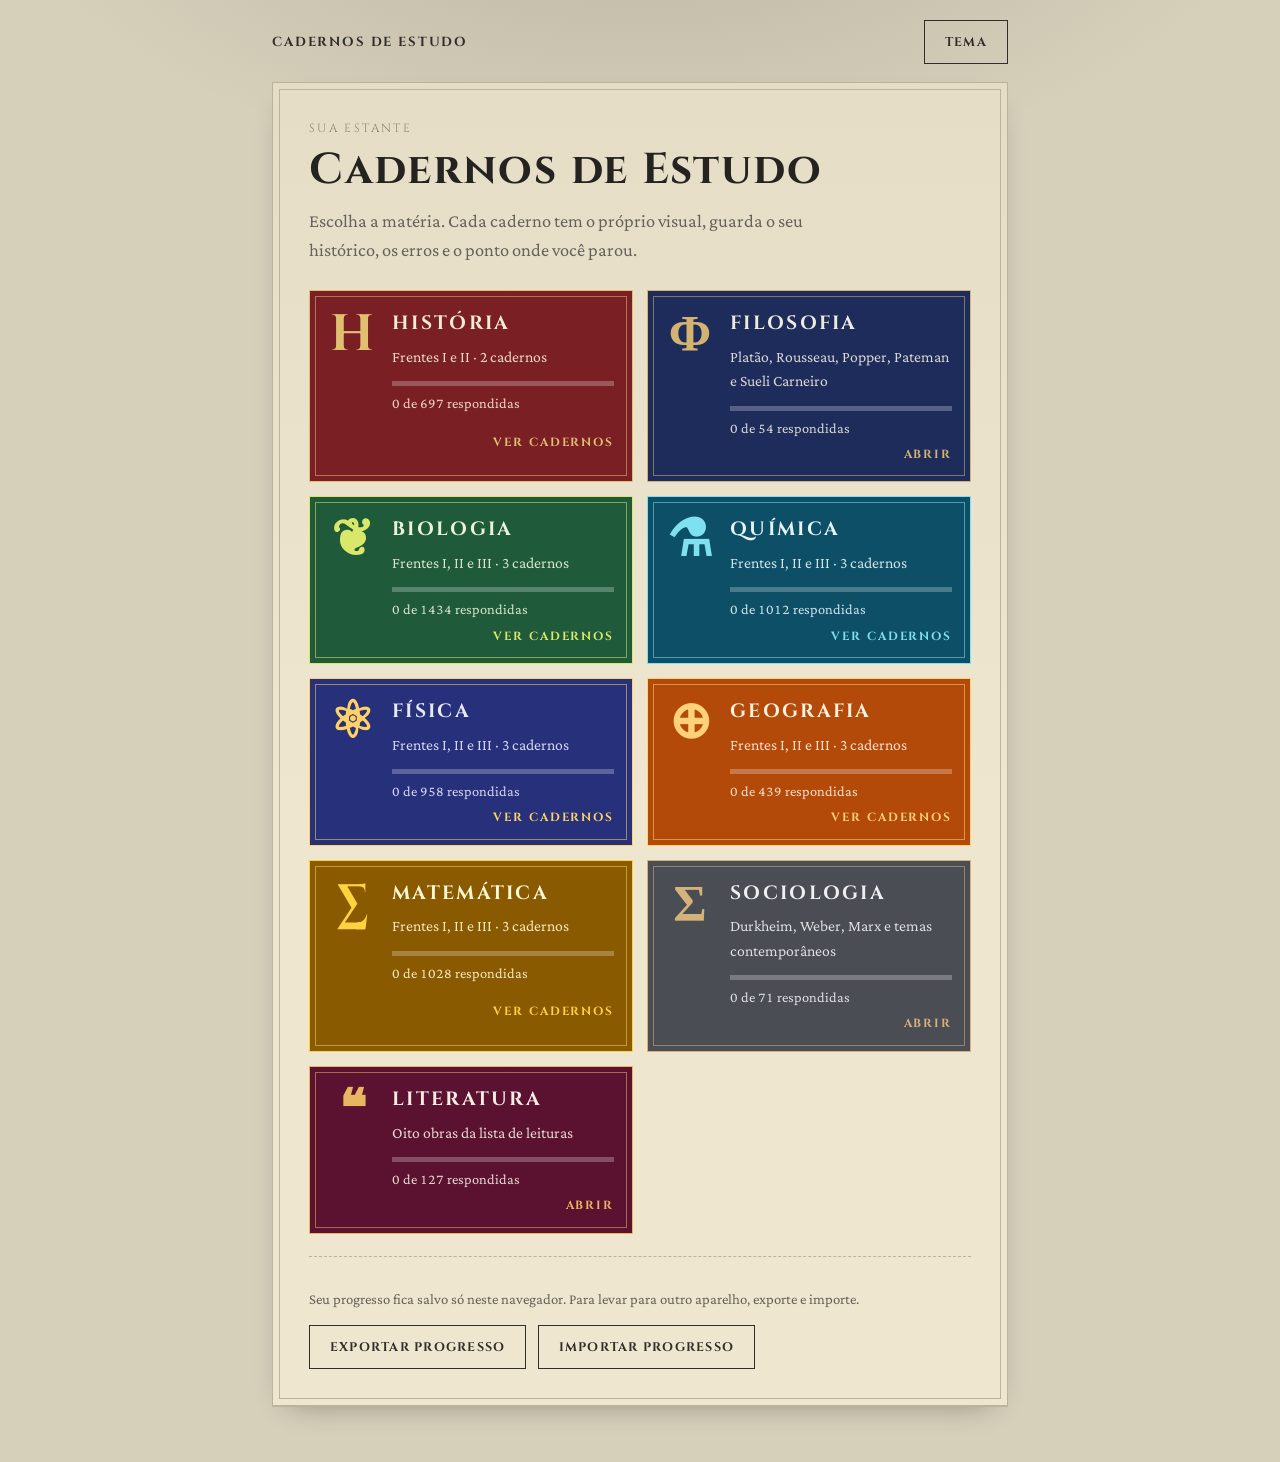
==== index.html @ ee67674c "Questões" ====
<!doctype html><html lang="pt-BR"><head><meta charset="utf-8"><meta name="viewport" content="width=device-width,initial-scale=1,viewport-fit=cover"><title>Cadernos de Estudo</title><style>*,*::before,*::after{box-sizing:border-box}html,body{margin:0}body{min-height:100vh}</style></head><body>
<link rel="preconnect" href="https://fonts.googleapis.com">
<link rel="preconnect" href="https://fonts.gstatic.com" crossorigin>
<link href="https://fonts.googleapis.com/css2?family=Cinzel:wght@500;700&family=Cormorant+Garamond:wght@500;600;700&family=Crimson+Pro:ital,wght@0,400;0,500;0,600;1,400&family=Source+Serif+4:ital,wght@0,400;0,600;1,400&family=Fraunces:wght@600;700&family=Space+Grotesk:wght@500;700&family=Exo+2:wght@600;700&family=Playfair+Display:wght@600;700&family=Sora:wght@600;700;800&family=Karla:ital,wght@0,400;0,600;1,400&family=Lora:ital,wght@0,400;0,600;1,400&family=Lato:ital,wght@0,400;0,700;1,400&family=IBM+Plex+Sans:ital,wght@0,400;0,600;1,400&family=Nunito+Sans:ital,wght@0,400;0,600;0,700;1,400&display=swap" rel="stylesheet">
<style>
/* Layout: a single reading column like a folio page, with a ruled margin and gilt headings.
   Palette: vellum ground, iron-gall ink, oxblood accent, verdigris for right, madder for wrong, gilt for rules. */
:root{
  --bg:#dcc592;
  --page:#f6e6bd;
  --ink:#2a2118;
  --ink-soft:#6a5b48;
  --rule:#c2a76c;
  --accent:#7a1f24;
  --accent-ink:#f8efdc;
  --gilt:#a67c2e;
  --ok:#2f5d4b;
  --ok-bg:#dde7d6;
  --bad:#9b2a22;
  --bad-bg:#f0d6cc;
  --sel-bg:#ead39a;
  --font-display:"Cinzel","Trajan Pro","Times New Roman",serif;
  --font-body:"Crimson Pro","Iowan Old Style","Palatino Linotype",Georgia,serif;
}
@media (prefers-color-scheme: dark){:root:not([data-theme="light"]){
  --bg:#17120d;--page:#211a13;--ink:#eadfc7;--ink-soft:#b3a284;--rule:#4a3d2b;
  --accent:#d9885f;--accent-ink:#1b130c;--gilt:#c9a04c;--ok:#8fc2a6;--ok-bg:#1d2d25;--bad:#e58a7d;--bad-bg:#35201b;--sel-bg:#3a2e1d;color-scheme:dark}}
:root[data-theme="dark"]{
  --bg:#17120d;--page:#211a13;--ink:#eadfc7;--ink-soft:#b3a284;--rule:#4a3d2b;
  --accent:#d9885f;--accent-ink:#1b130c;--gilt:#c9a04c;--ok:#8fc2a6;--ok-bg:#1d2d25;--bad:#e58a7d;--bad-bg:#35201b;--sel-bg:#3a2e1d;color-scheme:dark}
*{box-sizing:border-box}
html,body{min-height:100%}
body{background:var(--bg);color:var(--ink);font-family:var(--font-body);font-size:1.15rem;line-height:1.55;padding-inline:16px;padding-block:20px 56px}
.wrap{max-width:46rem;margin-inline:auto;display:flex;flex-direction:column;gap:18px}
.top{display:flex;align-items:center;justify-content:space-between;gap:12px;flex-wrap:wrap}
.brand{font-family:var(--font-display);font-weight:700;letter-spacing:.14em;text-transform:uppercase;font-size:.82rem;color:var(--accent);background:none;border:0;padding:6px 0;cursor:pointer}
.tools{display:flex;gap:8px}
.btn{font-family:var(--font-display);font-weight:700;letter-spacing:.1em;text-transform:uppercase;font-size:.78rem;border:1.5px solid var(--accent);background:var(--accent);color:var(--accent-ink);padding:12px 20px;cursor:pointer;min-height:44px}
.btn:hover{filter:brightness(1.08)}
.btn.ghost{background:transparent;color:var(--accent)}
.btn:disabled{opacity:.4;cursor:not-allowed;filter:none}
:focus-visible{outline:3px solid var(--gilt);outline-offset:2px}
.folio{background:var(--page);border:1px solid var(--rule);box-shadow:0 1px 0 var(--rule),0 12px 30px -18px rgba(0,0,0,.45);padding:clamp(18px,4vw,36px);position:relative}
.folio::before{content:"";position:absolute;inset:6px;border:1px solid var(--rule);pointer-events:none}
.folio>*{position:relative}
.eyebrow{font-family:var(--font-display);letter-spacing:.2em;text-transform:uppercase;font-size:.74rem;color:var(--gilt)}
h1,h2,h3{font-family:var(--font-display);font-weight:700;text-wrap:balance;margin:0;line-height:1.2}
h1{font-size:clamp(1.8rem,6vw,2.7rem);letter-spacing:.04em}
.lede{color:var(--ink-soft);max-width:34rem;margin:10px 0 0}
.home-actions{display:flex;gap:10px;flex-wrap:wrap;margin-top:22px}
.index{list-style:none;margin:26px 0 0;padding:0;border-top:1px solid var(--rule)}
.index li{border-bottom:1px solid var(--rule)}
.index button{width:100%;display:grid;grid-template-columns:3.6rem 1fr auto;align-items:center;gap:10px;text-align:left;background:none;border:0;color:inherit;font:inherit;padding:12px 4px;cursor:pointer;min-height:48px}
.index button:hover{background:var(--sel-bg)}
.rom{font-family:var(--font-display);font-weight:700;color:var(--accent);font-size:1.15rem;letter-spacing:.04em}
.idx-t{min-width:0}
.idx-meta{font-size:.92rem;color:var(--ink-soft);font-variant-numeric:tabular-nums;white-space:nowrap}
.idx-meta b{color:var(--ok);font-weight:600}
/* progress */
.prog{display:flex;flex-direction:column;gap:6px}
.prog-row{display:flex;justify-content:space-between;gap:10px;font-family:var(--font-display);font-size:.74rem;letter-spacing:.14em;text-transform:uppercase;color:var(--ink-soft)}
.prog-row span{font-variant-numeric:tabular-nums}
.bar{height:6px;background:var(--rule);overflow:hidden}
.bar i{display:block;height:100%;background:var(--accent);transition:width .3s}
/* interlude */
.inter{text-align:center;padding-block:clamp(22px,6vw,48px)}
.inter .big{font-family:var(--font-display);font-weight:700;color:var(--accent);font-size:clamp(3.4rem,18vw,7rem);line-height:1;letter-spacing:.06em;margin:14px 0 6px}
.inter h2{font-size:clamp(1.3rem,4.6vw,1.9rem);letter-spacing:.05em}
.orn{display:flex;align-items:center;gap:12px;color:var(--gilt);margin:18px auto;max-width:20rem}
.orn::before,.orn::after{content:"";flex:1;height:1px;background:var(--gilt)}
.orn span{font-size:1.1rem;line-height:1}
.inter .btn{margin-top:8px}
/* question */
.q-head{display:flex;justify-content:space-between;align-items:baseline;gap:10px;flex-wrap:wrap;margin-bottom:14px}
.tag{font-family:var(--font-display);font-size:.74rem;letter-spacing:.14em;text-transform:uppercase;border:1px solid var(--gilt);color:var(--gilt);padding:3px 9px;white-space:nowrap}
.stem{display:flex;flex-direction:column;gap:12px}
.stem p{margin:0}
.stem .text{margin:0;padding:2px 0 2px 16px;border-left:3px solid var(--gilt);font-size:1.08rem;color:var(--ink)}
.stem .item{margin:0;padding-left:1.4rem;text-indent:-1.4rem}
.stem .src{font-size:.88rem;color:var(--ink-soft);font-style:italic;margin-top:-4px;overflow-wrap:anywhere}
.stem .prompt{font-weight:600}
.fig{margin:0;border:1px solid var(--rule);background:var(--bg);padding:8px;align-self:flex-start;max-width:100%}
.fig img{display:block;max-width:100%;height:auto}
.opts{list-style:none;margin:20px 0 0;padding:0;display:flex;flex-direction:column;gap:9px}
.opt{width:100%;display:grid;grid-template-columns:2rem 1fr;gap:10px;align-items:start;text-align:left;font:inherit;color:inherit;background:transparent;border:1.5px solid var(--rule);padding:12px 14px;cursor:pointer;min-height:48px}
.opt:hover:not(:disabled){border-color:var(--gilt);background:var(--sel-bg)}
.opt .l{font-family:var(--font-display);font-weight:700;color:var(--accent);text-transform:uppercase;padding-top:2px}
.opt .t{min-width:0;overflow-wrap:anywhere}
.opt.sel{border-color:var(--accent);background:var(--sel-bg)}
.opt.sel .l{background:var(--accent);color:var(--accent-ink);text-align:center;width:1.7rem;height:1.7rem;line-height:1.7rem;padding:0}
.opt.right{border-color:var(--ok);background:var(--ok-bg)}
.opt.right .l{color:var(--ok)}
.opt.wrong{border-color:var(--bad);background:var(--bad-bg)}
.opt.wrong .l{color:var(--bad)}
.opt:disabled{cursor:default;color:var(--ink)}
.opt .mark{font-family:var(--font-display);font-size:.7rem;letter-spacing:.12em;text-transform:uppercase;display:block;margin-top:4px}
.actions{display:flex;justify-content:flex-end;margin-top:20px}
.verdict{margin-top:22px;border:1.5px solid;padding:16px 18px;display:flex;flex-direction:column;gap:10px}
.verdict.ok{border-color:var(--ok);background:var(--ok-bg)}
.verdict.no{border-color:var(--bad);background:var(--bad-bg)}
.verdict h3{font-size:1.15rem;letter-spacing:.08em;text-transform:uppercase}
.verdict.ok h3{color:var(--ok)}.verdict.no h3{color:var(--bad)}
.verdict p{margin:0}
.verdict .lab{font-family:var(--font-display);font-size:.72rem;letter-spacing:.16em;text-transform:uppercase;color:var(--ink-soft);display:block;margin-bottom:2px}
.note{border-top:1px dashed var(--ink-soft);padding-top:10px;font-size:1rem;color:var(--ink-soft)}
/* result */
.res{list-style:none;margin:20px 0 0;padding:0;border-top:1px solid var(--rule)}
.res li{display:grid;grid-template-columns:3.6rem 1fr auto;gap:10px;align-items:center;padding:9px 4px;border-bottom:1px solid var(--rule)}
.score{font-family:var(--font-display);font-weight:700;font-size:clamp(2.4rem,10vw,4rem);color:var(--accent);line-height:1;font-variant-numeric:tabular-nums}
.small{font-size:.92rem;color:var(--ink-soft)}
@media (max-width:420px){.index button{grid-template-columns:3rem 1fr auto}.idx-meta{font-size:.82rem}}
@media (prefers-reduced-motion:reduce){.bar i{transition:none}}
.tools{flex-wrap:wrap;justify-content:flex-end}
.saved{margin:10px 0 0;max-width:36rem;color:var(--ink)}
.tabs{display:flex;gap:0;margin-top:26px;border-bottom:1px solid var(--rule)}
.tabs button{font-family:var(--font-display);font-weight:700;letter-spacing:.12em;text-transform:uppercase;font-size:.8rem;background:none;border:0;border-bottom:3px solid transparent;color:var(--ink-soft);padding:12px 18px;cursor:pointer;min-height:44px;margin-bottom:-1px}
.tabs button[aria-selected="true"]{color:var(--accent);border-bottom-color:var(--accent)}
.cnt{display:inline-block;min-width:1.5rem;padding:0 6px;margin-left:6px;background:var(--bad);color:var(--accent-ink);font-size:.74rem;line-height:1.5rem;text-align:center;border-radius:1rem;letter-spacing:0}
.tabs+.index{margin-top:0;border-top:0}
.empty{margin:22px 0 0;color:var(--ink-soft)}
.index .idx-t{overflow-wrap:anywhere}
.errrow{display:grid;grid-template-columns:1fr auto;align-items:center;gap:8px;border-bottom:1px solid var(--rule)}
.index li.errrow{border-bottom:1px solid var(--rule)}
.errmain{display:grid!important;grid-template-columns:3.2rem 1fr;gap:10px;align-items:start;text-align:left;background:none;border:0;color:inherit;font:inherit;padding:12px 4px;cursor:pointer;min-width:0}
.index .errmain{grid-template-columns:3.2rem 1fr}
.drop{font-family:var(--font-display);font-weight:700;letter-spacing:.08em;text-transform:uppercase;font-size:.68rem;background:transparent;color:var(--ink-soft);border:1px solid var(--rule);padding:8px 10px;min-height:44px;cursor:pointer;max-width:6.5rem}
.drop:hover{border-color:var(--bad);color:var(--bad)}
.chip{display:inline-block;margin-top:4px;font-family:var(--font-display);font-size:.66rem;letter-spacing:.12em;text-transform:uppercase;padding:2px 8px;border:1px solid}
.chip.ok{color:var(--ok);border-color:var(--ok)}
.chip.no{color:var(--bad);border-color:var(--bad)}
.verdict .btn.ghost{margin-top:2px}
.index .drop{display:block;width:auto;grid-template-columns:none;font-family:var(--font-display);font-weight:700;letter-spacing:.08em;text-transform:uppercase;font-size:.66rem;line-height:1.3;border:1px solid var(--rule);padding:8px 10px;color:var(--ink-soft);background:transparent;text-align:center}
.index .drop:hover{background:var(--bad-bg);border-color:var(--bad);color:var(--bad)}
.index .errmain:hover{background:var(--sel-bg)}
.brand.static{cursor:default}
/* Estante */
.shelf{list-style:none;margin:26px 0 0;padding:0;display:grid;grid-template-columns:repeat(auto-fit,minmax(min(100%,19rem),1fr));gap:14px}
.spine{width:100%;height:100%;display:grid;grid-template-columns:auto 1fr;grid-template-areas:"emb t" "go go";gap:6px 16px;text-align:left;background:var(--c-bg);color:var(--c-fg);border:1px solid var(--c-hi);padding:18px;cursor:pointer;font:inherit;position:relative}
.spine::before{content:"";position:absolute;inset:5px;border:1px solid var(--c-hi);opacity:.55;pointer-events:none}
.spine:hover{filter:brightness(1.1)}
.spine .emb{grid-area:emb;font-family:var(--font-display);font-weight:700;font-size:3.2rem;line-height:1;color:var(--c-hi);min-width:3rem;text-align:center}
.spine .sp-t{grid-area:t;display:flex;flex-direction:column;gap:6px;min-width:0}
.spine .sp-n{font-family:var(--font-display);font-weight:700;letter-spacing:.12em;text-transform:uppercase;font-size:1.2rem}
.spine .sp-s{font-size:.98rem;opacity:.9}
.spine .sp-bar{display:block;height:5px;background:rgba(255,255,255,.25);margin-top:6px}
.spine .sp-bar i{display:block;height:100%;background:var(--c-hi)}
.spine .sp-m{font-size:.9rem;opacity:.9;font-variant-numeric:tabular-nums}
.spine .sp-go{grid-area:go;justify-self:end;font-family:var(--font-display);font-weight:700;font-size:.74rem;letter-spacing:.16em;text-transform:uppercase;color:var(--c-hi)}
/* Tema: hub (neutro) */
:root[data-cad="hub"]{--bg:#d6cfba;--page:#efe6cf;--ink:#25231f;--ink-soft:#66625a;--rule:#bdb398;--accent:#2f2e2a;--accent-ink:#f2f0ea;--gilt:#8c8470;--sel-bg:#e2d8ba}
/* Tema: filosofia (pedra calcária, azul-tinta, bronze) */
:root[data-cad="filosofia"]{--bg:#bcc8de;--page:#e3e9f5;--ink:#1c2433;--ink-soft:#586175;--rule:#9eadcd;--accent:#23387a;--accent-ink:#f0eee7;--gilt:#86672c;--ok:#1f6b55;--ok-bg:#d8e8e0;--bad:#a3332b;--bad-bg:#f1dcd6;--sel-bg:#cbd6ee;
  --font-display:"Cormorant Garamond","Palatino Linotype",Georgia,serif;--font-body:"Source Serif 4","Iowan Old Style",Georgia,serif}
@media (prefers-color-scheme: dark){
  :root[data-cad="hub"]:not([data-theme="light"]){--bg:#141311;--page:#1e1d1a;--ink:#e8e5dc;--ink-soft:#a09b8e;--rule:#38362f;--accent:#e8e5dc;--accent-ink:#141311;--gilt:#a09b8e;--sel-bg:#2a2824;color-scheme:dark}
  :root[data-cad="filosofia"]:not([data-theme="light"]){--bg:#0f1420;--page:#171e2e;--ink:#e6e8ef;--ink-soft:#9aa3b8;--rule:#2c3650;--accent:#8fa9ff;--accent-ink:#0f1420;--gilt:#d1b06a;--ok:#8fd0b4;--ok-bg:#17302a;--bad:#f09a8e;--bad-bg:#3a1f20;--sel-bg:#232d46;color-scheme:dark}
}
:root[data-theme="dark"][data-cad="hub"]{--bg:#141311;--page:#1e1d1a;--ink:#e8e5dc;--ink-soft:#a09b8e;--rule:#38362f;--accent:#e8e5dc;--accent-ink:#141311;--gilt:#a09b8e;--sel-bg:#2a2824;color-scheme:dark}
:root[data-theme="dark"][data-cad="filosofia"]{--bg:#0f1420;--page:#171e2e;--ink:#e6e8ef;--ink-soft:#9aa3b8;--rule:#2c3650;--accent:#8fa9ff;--accent-ink:#0f1420;--gilt:#d1b06a;--ok:#8fd0b4;--ok-bg:#17302a;--bad:#f09a8e;--bad-bg:#3a1f20;--sel-bg:#232d46;color-scheme:dark}
:root[data-cad="filosofia"] body{font-size:1.18rem}
:root[data-cad="filosofia"] h1,:root[data-cad="filosofia"] h2,:root[data-cad="filosofia"] h3{font-weight:700}
:root[data-cad="filosofia"] .folio::before{border-style:double;border-width:3px;inset:6px}
:root[data-cad="filosofia"] .stem .text{border-left-style:double;border-left-width:4px}

.filter{margin-top:18px;border:1px solid var(--rule);padding:14px;display:flex;flex-direction:column;gap:10px;background:var(--bg)}
.f-head{display:flex;justify-content:space-between;align-items:center;gap:10px;flex-wrap:wrap}
.f-links{display:flex;gap:14px}
.link{background:none;border:0;padding:8px 2px;min-height:44px;font-family:var(--font-display);font-weight:700;letter-spacing:.1em;text-transform:uppercase;font-size:.7rem;color:var(--accent);text-decoration:underline;cursor:pointer}
.fl{list-style:none;margin:0;padding:0;display:flex;flex-direction:column;gap:6px}
.fchk{width:100%;display:grid;grid-template-columns:1.6rem 2.6rem 1fr auto;gap:10px;align-items:center;text-align:left;font:inherit;color:inherit;background:var(--page);border:1.5px solid var(--rule);padding:8px 12px;min-height:48px;cursor:pointer}
.fchk[aria-pressed="true"]{border-color:var(--accent);background:var(--sel-bg)}
.fchk .box{width:1.4rem;height:1.4rem;border:1.5px solid var(--ink-soft);display:inline-flex;align-items:center;justify-content:center;font-weight:700;color:var(--accent-ink)}
.fchk[aria-pressed="true"] .box{background:var(--accent);border-color:var(--accent)}
.fchk .idx-t{min-width:0;overflow-wrap:anywhere}
.f-go{display:flex;justify-content:space-between;align-items:center;gap:10px;flex-wrap:wrap}
.filter+.index{margin-top:14px}

/* Tema: biologia (folha, clorofila, lâmina de microscópio) */
.stem p{white-space:pre-line}
:root[data-cad="biologia"]{--bg:#c2dcae;--page:#e5f2d0;--ink:#1a2b1f;--ink-soft:#52645a;--rule:#a0c18a;--accent:#1f6b3a;--accent-ink:#f6f9ee;--gilt:#7a9a1e;--ok:#17703c;--ok-bg:#d6ecd8;--bad:#b3392f;--bad-bg:#f6dcd5;--sel-bg:#d2e8b6;
  --font-display:"Fraunces","Georgia",serif;--font-body:"Nunito Sans","Segoe UI",system-ui,sans-serif}
@media (prefers-color-scheme: dark){
  :root[data-cad="biologia"]:not([data-theme="light"]){--bg:#0d1a12;--page:#14251a;--ink:#e4efdf;--ink-soft:#9bb2a2;--rule:#27402f;--accent:#7fd69a;--accent-ink:#0d1a12;--gilt:#c4e05a;--ok:#8fe0a8;--ok-bg:#16352275;--bad:#f2a095;--bad-bg:#3b2020;--sel-bg:#1c3324;color-scheme:dark}
}
:root[data-theme="dark"][data-cad="biologia"]{--bg:#0d1a12;--page:#14251a;--ink:#e4efdf;--ink-soft:#9bb2a2;--rule:#27402f;--accent:#7fd69a;--accent-ink:#0d1a12;--gilt:#c4e05a;--ok:#8fe0a8;--ok-bg:#163522;--bad:#f2a095;--bad-bg:#3b2020;--sel-bg:#1c3324;color-scheme:dark}
:root[data-cad="biologia"] body{background-image:radial-gradient(circle at 20% 20%,rgba(122,154,30,.14) 0 2px,transparent 3px),radial-gradient(circle at 70% 60%,rgba(31,107,58,.12) 0 3px,transparent 4px);background-size:46px 46px,70px 70px}
:root[data-cad="biologia"] h1,:root[data-cad="biologia"] h2,:root[data-cad="biologia"] h3{font-weight:700;letter-spacing:0}
:root[data-cad="biologia"] .folio{border-radius:26px 6px 26px 6px}
:root[data-cad="biologia"] .folio::before{border-radius:22px 4px 22px 4px;border-style:solid;border-width:1px}
:root[data-cad="biologia"] .opt,:root[data-cad="biologia"] .btn,:root[data-cad="biologia"] .verdict,:root[data-cad="biologia"] .fig,:root[data-cad="biologia"] .filter{border-radius:12px}
:root[data-cad="biologia"] .opt .l{border-radius:50%}
:root[data-cad="biologia"] .stem .text{border-left-color:var(--gilt);border-radius:0 8px 8px 0}
:root[data-cad="biologia"] .fig{background:#fff}
:root[data-cad="biologia"] .fig img{border-radius:6px}

/* Superfícies com cor (claro e escuro) */
body{background-image:radial-gradient(900px 420px at 50% -8%,color-mix(in srgb,var(--accent) 16%,transparent),transparent 70%)}
.folio{background:linear-gradient(180deg,color-mix(in srgb,var(--accent) 5%,var(--page)),var(--page) 55%)}
.opt{background:color-mix(in srgb,var(--accent) 6%,transparent)}
.opt:hover:not(:disabled){background:var(--sel-bg)}
.opt.sel{background:var(--sel-bg)}
.opt.right{background:var(--ok-bg)}.opt.wrong{background:var(--bad-bg)}
.index button:nth-child(odd){background:none}
.filter{background:color-mix(in srgb,var(--accent) 7%,var(--bg))}
:root[data-cad="biologia"] body{background-image:radial-gradient(circle at 20% 20%,rgba(122,154,30,.18) 0 2px,transparent 3px),radial-gradient(circle at 70% 60%,rgba(31,107,58,.14) 0 3px,transparent 4px),radial-gradient(900px 420px at 50% -8%,color-mix(in srgb,var(--accent) 16%,transparent),transparent 70%)}

/* Tema: química (bancada de laboratório) */
:root[data-cad="quimica"]{--bg:#bcd8e2;--page:#e1f0f5;--ink:#0f2d3a;--ink-soft:#44646f;--rule:#9ec3d0;--accent:#0b6f8c;--accent-ink:#e8f6fa;--gilt:#b3601a;--ok:#0e7a55;--ok-bg:#cdeadc;--bad:#b3392f;--bad-bg:#f6dcd5;--sel-bg:#c7e2ec;
  --font-display:"Space Grotesk","Segoe UI",system-ui,sans-serif;--font-body:"IBM Plex Sans","Segoe UI",system-ui,sans-serif}
@media (prefers-color-scheme: dark){
  :root[data-cad="quimica"]:not([data-theme="light"]){--bg:#07161c;--page:#0e2530;--ink:#dcf0f5;--ink-soft:#8fb3bf;--rule:#1f4352;--accent:#5fd0e8;--accent-ink:#07161c;--gilt:#f0b35a;--ok:#7fe0b4;--ok-bg:#12382c;--bad:#f2a095;--bad-bg:#3b2020;--sel-bg:#173a49;color-scheme:dark}
}
:root[data-theme="dark"][data-cad="quimica"]{--bg:#07161c;--page:#0e2530;--ink:#dcf0f5;--ink-soft:#8fb3bf;--rule:#1f4352;--accent:#5fd0e8;--accent-ink:#07161c;--gilt:#f0b35a;--ok:#7fe0b4;--ok-bg:#12382c;--bad:#f2a095;--bad-bg:#3b2020;--sel-bg:#173a49;color-scheme:dark}
:root[data-cad="quimica"] body{background-image:linear-gradient(color-mix(in srgb,var(--accent) 10%,transparent) 1px,transparent 1px),linear-gradient(90deg,color-mix(in srgb,var(--accent) 10%,transparent) 1px,transparent 1px),radial-gradient(900px 420px at 50% -8%,color-mix(in srgb,var(--accent) 18%,transparent),transparent 70%);background-size:28px 28px,28px 28px,auto}
:root[data-cad="quimica"] h1,:root[data-cad="quimica"] h2,:root[data-cad="quimica"] h3{font-weight:700;letter-spacing:-.01em}
:root[data-cad="quimica"] .folio{border-radius:4px;border-left:6px solid var(--accent)}
:root[data-cad="quimica"] .folio::before{display:none}
:root[data-cad="quimica"] .opt .l{border:1.5px solid var(--accent);border-radius:6px;width:1.7rem;height:1.7rem;line-height:1.5rem;text-align:center;padding:0}
:root[data-cad="quimica"] .opt.sel .l{background:var(--accent)}
:root[data-cad="quimica"] .fig{background:#fff;border-radius:4px}

.fig .sp{width:100%;background-repeat:no-repeat;background-color:#fff}

/* Tema: física (órbitas, papel milimetrado e céu noturno) */
:root[data-cad="fisica"]{--bg:#c9cdf0;--page:#e8eafb;--ink:#161a3d;--ink-soft:#4b5080;--rule:#a8aedc;--accent:#2f3aa8;--accent-ink:#eef0ff;--gilt:#c2680a;--ok:#12764f;--ok-bg:#cfeadf;--bad:#b3392f;--bad-bg:#f6dcd5;--sel-bg:#d3d7f5;
  --font-display:"Exo 2","Segoe UI",system-ui,sans-serif;--font-body:"Lato","Segoe UI",system-ui,sans-serif}
@media (prefers-color-scheme: dark){
  :root[data-cad="fisica"]:not([data-theme="light"]){--bg:#0a0c24;--page:#12163a;--ink:#e4e7ff;--ink-soft:#9aa0d6;--rule:#262c63;--accent:#9fb0ff;--accent-ink:#0a0c24;--gilt:#ffc861;--ok:#7fe0b4;--ok-bg:#123a30;--bad:#f2a095;--bad-bg:#3b2020;--sel-bg:#1d2358;color-scheme:dark}
}
:root[data-theme="dark"][data-cad="fisica"]{--bg:#0a0c24;--page:#12163a;--ink:#e4e7ff;--ink-soft:#9aa0d6;--rule:#262c63;--accent:#9fb0ff;--accent-ink:#0a0c24;--gilt:#ffc861;--ok:#7fe0b4;--ok-bg:#123a30;--bad:#f2a095;--bad-bg:#3b2020;--sel-bg:#1d2358;color-scheme:dark}
:root[data-cad="fisica"] body{background-image:repeating-radial-gradient(circle at 100% 0,transparent 0 46px,color-mix(in srgb,var(--accent) 16%,transparent) 46px 47px),repeating-radial-gradient(circle at 0 100%,transparent 0 60px,color-mix(in srgb,var(--gilt) 14%,transparent) 60px 61px)}
:root[data-cad="fisica"] h1,:root[data-cad="fisica"] h2,:root[data-cad="fisica"] h3{font-weight:700;letter-spacing:.01em}
:root[data-cad="fisica"] .folio{border-radius:14px}
:root[data-cad="fisica"] .folio::before{border-radius:10px;border-style:dashed}
:root[data-cad="fisica"] .opt,:root[data-cad="fisica"] .btn,:root[data-cad="fisica"] .verdict,:root[data-cad="fisica"] .fig,:root[data-cad="fisica"] .filter{border-radius:10px}
:root[data-cad="fisica"] .opt .l{border-radius:50%}
:root[data-cad="fisica"] .fig{background:#fff}

/* soma / V-F / explicar */
.somabar{list-style:none;margin:.4rem 0 0;padding:.5rem .8rem;border:1px dashed var(--rule);border-radius:10px;color:var(--ink-soft);font-size:.95rem}
.somabar b{color:var(--accent);font-size:1.15rem}
.opt.vfrow{display:flex;gap:.7rem;align-items:flex-start;width:100%;text-align:left;cursor:default}
.vfbtns{margin-left:auto;display:flex;gap:.4rem;flex:none}
.vfb{font:inherit;font-weight:700;min-width:2.6rem;padding:.45rem .6rem;border-radius:9px;border:1.5px solid var(--rule);background:transparent;color:var(--ink);cursor:pointer}
.vfb.on{background:var(--accent);color:var(--accent-ink);border-color:var(--accent)}
.vfb.gab{outline:2.5px solid var(--ok);outline-offset:1px}
.opt.vfrow.right{border-color:var(--ok);background:var(--ok-bg)}
.opt.vfrow.wrong{border-color:var(--bad);background:var(--bad-bg)}
.explain{margin-top:.9rem;padding-top:.8rem;border-top:1px dashed var(--rule)}
.exptext{white-space:pre-line;line-height:1.6;margin:.2rem 0 .6rem}
.expbar{display:flex;gap:.7rem;align-items:center;flex-wrap:wrap}
.expmsg{font-size:.88rem;color:var(--ink-soft)}

/* Tema: literatura (papel de livro, vinho, tinta) */
:root[data-cad="literatura"]{--bg:#e2c9c2;--page:#f8ece4;--ink:#2b1a1c;--ink-soft:#6b4d4f;--rule:#cfa99f;--accent:#7a1f3a;--accent-ink:#fbeee9;--gilt:#b8741a;--ok:#25694a;--ok-bg:#d6eadb;--bad:#a8302a;--bad-bg:#f6d9d2;--sel-bg:#efcfc6;
  --font-display:"Playfair Display","Georgia",serif;--font-body:"Lora","Georgia",serif}
@media (prefers-color-scheme: dark){
  :root[data-cad="literatura"]:not([data-theme="light"]){--bg:#1d0f14;--page:#2a161d;--ink:#f3e4de;--ink-soft:#c3a39e;--rule:#4d2a35;--accent:#f0a3b8;--accent-ink:#2a0f19;--gilt:#e8b560;--ok:#8fd9b0;--ok-bg:#16332a;--bad:#f5a095;--bad-bg:#42201f;--sel-bg:#3d2029;color-scheme:dark}
}
:root[data-theme="dark"][data-cad="literatura"]{--bg:#1d0f14;--page:#2a161d;--ink:#f3e4de;--ink-soft:#c3a39e;--rule:#4d2a35;--accent:#f0a3b8;--accent-ink:#2a0f19;--gilt:#e8b560;--ok:#8fd9b0;--ok-bg:#16332a;--bad:#f5a095;--bad-bg:#42201f;--sel-bg:#3d2029;color-scheme:dark}
:root[data-cad="literatura"] body{background-image:radial-gradient(circle at 10% 0,color-mix(in srgb,var(--accent) 14%,transparent),transparent 45%),radial-gradient(circle at 100% 100%,color-mix(in srgb,var(--gilt) 16%,transparent),transparent 50%)}
:root[data-cad="literatura"] h1,:root[data-cad="literatura"] h2,:root[data-cad="literatura"] h3{font-weight:700}
:root[data-cad="literatura"] .stem p{line-height:1.65}
:root[data-cad="literatura"] .stem .text{font-style:italic;border-left:4px double var(--gilt)}

/* Tema: geografia (laranja de mapa, areia, papel milimetrado, régua) */
:root[data-cad="geografia"]{--bg:#f1cf9d;--page:#fdf0d6;--ink:#33200d;--ink-soft:#80603a;--rule:#e2b273;--accent:#c4570b;--accent-ink:#fff5e6;--gilt:#0e6f7e;--ok:#2a7a3f;--ok-bg:#dcecc9;--bad:#b3322b;--bad-bg:#f8d9cb;--sel-bg:#f7dcae;
  --font-display:"Fraunces","Georgia",serif;--font-body:"Nunito Sans","Segoe UI",system-ui,sans-serif}
@media (prefers-color-scheme: dark){
  :root[data-cad="geografia"]:not([data-theme="light"]){--bg:#1d0f04;--page:#2d180a;--ink:#fbead6;--ink-soft:#d0a77a;--rule:#573418;--accent:#ff9a45;--accent-ink:#1d0f04;--gilt:#58c9d8;--ok:#a4e08a;--ok-bg:#223a14;--bad:#ffa28f;--bad-bg:#44200f;--sel-bg:#43240e;color-scheme:dark}
}
:root[data-theme="dark"][data-cad="geografia"]{--bg:#1d0f04;--page:#2d180a;--ink:#fbead6;--ink-soft:#d0a77a;--rule:#573418;--accent:#ff9a45;--accent-ink:#1d0f04;--gilt:#58c9d8;--ok:#a4e08a;--ok-bg:#223a14;--bad:#ffa28f;--bad-bg:#44200f;--sel-bg:#43240e;color-scheme:dark}
:root[data-cad="geografia"] body{background-image:linear-gradient(color-mix(in srgb,var(--accent) 13%,transparent) 1px,transparent 1px),linear-gradient(90deg,color-mix(in srgb,var(--accent) 13%,transparent) 1px,transparent 1px);background-size:34px 34px}
:root[data-cad="geografia"] h1,:root[data-cad="geografia"] h2,:root[data-cad="geografia"] h3{font-weight:700;font-style:italic}
:root[data-cad="geografia"] .folio{border-radius:4px;box-shadow:6px 6px 0 color-mix(in srgb,var(--accent) 35%,transparent)}
:root[data-cad="geografia"] .folio::before{border:2px dashed var(--accent);border-radius:2px;inset:6px;opacity:.55}
:root[data-cad="geografia"] .q-head .eyebrow::before,:root[data-cad="geografia"] .eyebrow:first-child::before{content:"⌖ ";color:var(--accent)}
:root[data-cad="geografia"] .opt,:root[data-cad="geografia"] .btn,:root[data-cad="geografia"] .verdict,:root[data-cad="geografia"] .fig,:root[data-cad="geografia"] .filter{border-radius:3px}
:root[data-cad="geografia"] .opt .l{border-radius:3px;background:var(--accent);color:var(--accent-ink);width:1.9rem;height:1.9rem;display:inline-grid;place-items:center;font-weight:800}
:root[data-cad="geografia"] .opt{border-left:6px solid var(--accent)}
:root[data-cad="geografia"] .opt.right{border-left-color:var(--ok)}
:root[data-cad="geografia"] .opt.wrong{border-left-color:var(--bad)}
:root[data-cad="geografia"] .stem .text{border-left:4px dotted var(--gilt);font-style:italic}
:root[data-cad="geografia"] .fig{background:#fff;border:2px solid var(--accent)}
:root[data-cad="geografia"] .progress i,:root[data-cad="geografia"] .bar i{background-image:repeating-linear-gradient(90deg,var(--accent) 0 6px,color-mix(in srgb,var(--accent) 55%,#fff) 6px 8px)}

/* Tema: sociologia (cinza, pontilhado de rede, tom de roda de conversa) */
:root[data-cad="sociologia"]{--bg:#cdcdd0;--page:#ececed;--ink:#1f2023;--ink-soft:#5f6168;--rule:#b1b2b7;--accent:#44474e;--accent-ink:#f4f4f5;--gilt:#8a6232;--ok:#16745c;--ok-bg:#d3efe6;--bad:#b3322b;--bad-bg:#f6dcd6;--sel-bg:#dcdcdf;
  --font-display:"Space Grotesk","Segoe UI",system-ui,sans-serif;--font-body:"Source Serif 4","Georgia",serif}
@media (prefers-color-scheme: dark){
  :root[data-cad="sociologia"]:not([data-theme="light"]){--bg:#101012;--page:#1b1b1e;--ink:#ededef;--ink-soft:#a4a5ab;--rule:#35363b;--accent:#c8cad1;--accent-ink:#101012;--gilt:#d4b27a;--ok:#7fe3c0;--ok-bg:#12372f;--bad:#ff9d9d;--bad-bg:#40201f;--sel-bg:#2a2b30;color-scheme:dark}
}
:root[data-theme="dark"][data-cad="sociologia"]{--bg:#101012;--page:#1b1b1e;--ink:#ededef;--ink-soft:#a4a5ab;--rule:#35363b;--accent:#c8cad1;--accent-ink:#101012;--gilt:#d4b27a;--ok:#7fe3c0;--ok-bg:#12372f;--bad:#ff9d9d;--bad-bg:#40201f;--sel-bg:#2a2b30;color-scheme:dark}
:root[data-cad="sociologia"] body{background-image:radial-gradient(circle,color-mix(in srgb,var(--accent) 26%,transparent) 1.6px,transparent 2px),radial-gradient(circle at 15% 8%,transparent 0 70px,color-mix(in srgb,var(--accent) 12%,transparent) 71px 72px,transparent 73px 120px,color-mix(in srgb,var(--gilt) 12%,transparent) 121px 122px,transparent 123px);background-size:26px 26px,auto}
:root[data-cad="sociologia"] h1,:root[data-cad="sociologia"] h2,:root[data-cad="sociologia"] h3{font-weight:700;letter-spacing:-.01em}
:root[data-cad="sociologia"] .folio{border-radius:26px}
:root[data-cad="sociologia"] .folio::before{border:2px dotted var(--accent);border-radius:20px;inset:7px;opacity:.5}
:root[data-cad="sociologia"] .opt,:root[data-cad="sociologia"] .btn,:root[data-cad="sociologia"] .verdict,:root[data-cad="sociologia"] .filter{border-radius:20px}
:root[data-cad="sociologia"] .btn{border-radius:999px}
:root[data-cad="sociologia"] .opt .l{border-radius:50%;background:color-mix(in srgb,var(--accent) 18%,transparent);width:2rem;height:2rem;display:inline-grid;place-items:center}
:root[data-cad="sociologia"] .stem .text{border-left:0;background:color-mix(in srgb,var(--accent) 10%,transparent);border-radius:18px 18px 18px 4px;padding:.9rem 1.1rem}
:root[data-cad="sociologia"] .fig{background:#fff;border-radius:16px}
:root[data-cad="sociologia"] .q-head .tag{border-radius:999px}

.opts.letters{display:flex;flex-direction:row;flex-wrap:wrap;gap:.6rem;padding:0;list-style:none}
.opts.letters li{flex:1 1 4.2rem}
.opts.letters .opt{justify-content:center;padding:.7rem .4rem}
.opts.letters .opt .t{display:none}
.opts.letters .opt .l{margin:0;font-size:1.25rem}

/* Tema: matemática (caderno quadriculado amarelo, margem vermelha, lápis azul) */
:root[data-cad="matematica"]{--bg:#f0dc6e;--page:#fffbe0;--ink:#2a2208;--ink-soft:#7a6a2c;--rule:#dcc65a;--accent:#8a5a00;--accent-ink:#fff9dd;--gilt:#1f5fbf;--ok:#2b7a3d;--ok-bg:#dcf0c8;--bad:#c0322b;--bad-bg:#fbdcd2;--sel-bg:#fbeeaa;
  --font-display:"Sora","Segoe UI",system-ui,sans-serif;--font-body:"Karla","Segoe UI",system-ui,sans-serif}
@media (prefers-color-scheme: dark){
  :root[data-cad="matematica"]:not([data-theme="light"]){--bg:#17130a;--page:#241e0d;--ink:#fbf2cc;--ink-soft:#c9b56e;--rule:#4a3e17;--accent:#ffd23f;--accent-ink:#17130a;--gilt:#74b6ff;--ok:#a7e38c;--ok-bg:#1f3314;--bad:#ff9d8f;--bad-bg:#44200f;--sel-bg:#3a3010;color-scheme:dark}
}
:root[data-theme="dark"][data-cad="matematica"]{--bg:#17130a;--page:#241e0d;--ink:#fbf2cc;--ink-soft:#c9b56e;--rule:#4a3e17;--accent:#ffd23f;--accent-ink:#17130a;--gilt:#74b6ff;--ok:#a7e38c;--ok-bg:#1f3314;--bad:#ff9d8f;--bad-bg:#44200f;--sel-bg:#3a3010;color-scheme:dark}
:root[data-cad="matematica"] body{background-image:linear-gradient(color-mix(in srgb,var(--gilt) 20%,transparent) 1px,transparent 1px),linear-gradient(90deg,color-mix(in srgb,var(--gilt) 20%,transparent) 1px,transparent 1px);background-size:22px 22px}
:root[data-cad="matematica"] h1,:root[data-cad="matematica"] h2,:root[data-cad="matematica"] h3{font-weight:700}
:root[data-cad="matematica"] .folio{border-radius:2px;border-left:0;background-image:linear-gradient(90deg,transparent 22px,#d94a4a 22px 24px,transparent 24px),linear-gradient(var(--page),var(--page));padding-left:34px;padding-right:12px}
:root[data-cad="matematica"] .stem .fig{margin-left:-6px;margin-right:-4px}
:root[data-cad="matematica"] .folio::before{display:none}
:root[data-cad="matematica"] .opt,:root[data-cad="matematica"] .btn,:root[data-cad="matematica"] .verdict,:root[data-cad="matematica"] .fig,:root[data-cad="matematica"] .filter{border-radius:2px}
:root[data-cad="matematica"] .opt .l{font-family:"Sora",sans-serif;font-weight:800;color:var(--gilt)}
:root[data-cad="matematica"] .fig{background:#fff;border:1px solid var(--rule)}
.fig.zoomable{cursor:zoom-in;position:relative}
.fig.zoomable::after{content:"toque para ampliar";position:absolute;right:6px;bottom:4px;font-size:.62rem;letter-spacing:.06em;text-transform:uppercase;background:rgba(0,0,0,.55);color:#fff;padding:2px 6px;border-radius:8px}
.fig.zoomable.zoomed{overflow-x:auto;cursor:zoom-out;width:100%!important}
.fig.zoomable.zoomed .sp{max-width:none!important;width:var(--w)}
.fig.zoomable.zoomed::after{content:"toque para reduzir"}
.gset{margin-top:.8rem;font-size:.9rem}
.gset summary{cursor:pointer;color:var(--ink-soft)}
.gin{width:100%;box-sizing:border-box;margin:.4rem 0;padding:.6rem .7rem;border:1.5px solid var(--rule);border-radius:8px;background:var(--page);color:var(--ink);font:inherit}
.backup{margin-top:1.4rem;padding-top:1rem;border-top:1px dashed var(--rule)}
</style>

<div class="wrap" id="app"></div>

<script id="dados" type="application/json">{"cadernos": [{"id": "historia1", "theme": "historia", "grupo": "historia", "key": "caderno-historia1-v1", "nome": "História · Frente I", "titulo": "Caderno de História I", "emblema": "I", "orn": "❖", "un": "Aula", "unPl": "Aulas", "nesta": "nesta aula", "art": "as aulas", "comecar": "Começar a aula", "eyebrow": "Frente I · História do Brasil", "lede": "Do período pré-colonial ao patrimônio histórico-cultural brasileiro. Responda, confirme e veja a alternativa correta. As questões seguem a ordem do material e um aviso marca cada mudança de aula.", "sub": "História do Brasil, da Colônia à Nova República", "card": ["#5c3a17", "#f6ecd6", "#e8c27a"], "aulas": [{"n": 1, "rom": "I", "title": "Período Pré-colonial", "lab": "Aula 01", "count": 13}, {"n": 2, "rom": "II", "title": "Ciclo da Cana de Açúcar", "lab": "Aula 02", "count": 11}, {"n": 3, "rom": "III", "title": "Invasão e Conflitos", "lab": "Aula 03", "count": 10}, {"n": 4, "rom": "IV", "title": "Ciclo da Mineração", "lab": "Aula 04", "count": 11}, {"n": 5, "rom": "V", "title": "Movimentos de Resistência", "lab": "Aula 05", "count": 12}, {"n": 6, "rom": "VI", "title": "Revoltas Coloniais I", "lab": "Aula 06", "count": 11}, {"n": 7, "rom": "VII", "title": "Revoltas Coloniais II", "lab": "Aula 07", "count": 11}, {"n": 8, "rom": "VIII", "title": "Período Joanino e Independência", "lab": "Aula 08", "count": 10}, {"n": 9, "rom": "IX", "title": "Primeiro Reinado", "lab": "Aula 09", "count": 15}, {"n": 10, "rom": "X", "title": "Período Regencial", "lab": "Aula 10", "count": 15}, {"n": 11, "rom": "XI", "title": "Segundo Reinado", "lab": "Aulas 11 e 12", "count": 15}, {"n": 13, "rom": "XIII", "title": "República Velha", "lab": "Aula 13", "count": 11}, {"n": 14, "rom": "XIV", "title": "República Oligárquica", "lab": "Aulas 14 e 15", "count": 14}, {"n": 16, "rom": "XVI", "title": "Revolução de 30", "lab": "Aula 16", "count": 10}, {"n": 17, "rom": "XVII", "title": "Era Vargas", "lab": "Aulas 17 e 18", "count": 15}, {"n": 19, "rom": "XIX", "title": "República Populista", "lab": "Aulas 19 e 20", "count": 13}, {"n": 21, "rom": "XXI", "title": "Ditadura Militar", "lab": "Aulas 21 e 22", "count": 19}, {"n": 23, "rom": "XXIII", "title": "Redemocratização", "lab": "Aula 23", "count": 12}, {"n": 24, "rom": "XXIV", "title": "Movimentos Sociais", "lab": "Aula 24", "count": 12}, {"n": 25, "rom": "XXV", "title": "Patrimônio Histórico-cultural Brasileiro", "lab": "Aula 25", "count": 10}], "qs": [{"id": "1-01", "aula": 1, "n": 1, "tag": "UFPR 2024", "blocks": [["p", "Leia a seguir o excerto da historiadora Ângela Domingues:"], ["text", "“O advento da segunda metade do século XVIII coincidiu com a realização de um enorme esforço de renovação do conhecimento que envolveu indivíduos e instituições e que foi, em grande medida, promovido, financiado e suportado pelo Estado (...). A Coroa [portuguesa] participou, de forma quase onipresente, neste processo de renovação cultural e científica.”"], ["p", "A partir dos conhecimentos sobre o período da América Portuguesa e do império colonial português no século XVIII, assinale a alternativa que relaciona corretamente essas iniciativas descritas acima com o governo em vigência em Portugal na época e seus impactos sobre a América Portuguesa."]], "opts": ["Essas iniciativas decorreram do despotismo oriental, que aumentou o poder da Companhia de Jesus e construiu grandes edificações coloniais.", "Essas iniciativas decorreram do absolutismo da União Ibérica, que incentivou a ocupação espanhola e o governo dos chapetones.", "Essas iniciativas decorreram do despotismo esclarecido, que reforçou a centralização política da metrópole e a exploração colonial.", "Essas iniciativas decorreram do salazarismo, que fortaleceu os capitães donatários e liberou a criação de manufaturas coloniais.", "Essas iniciativas decorreram do franquismo, que promoveu o regime de padroado e incentivou a publicação de jornais e livros na colônia."], "ans": 2}, {"id": "1-02", "aula": 1, "n": 2, "tag": "Fac. Direito de Sorocaba SP/2016", "blocks": [["p", "O mundo convulsionado e agonizante que se desestruturou a partir do século XIV foi o que se lançou à procura de novos mercados, deixando-se enredar por um misto de atração e pânico do desconhecido, ora tecendo considerações positivas (edênicas), ora negativas (demoníacas) sobre as terras que se iam desvendando ante seus olhos."], ["p", "A partir das afirmações da historiadora, é correto inserir a expansão marítima no contexto de"], ["img", "atl4/a00.jpg", 455, 219, 0, 6373]], "opts": ["retrocesso tecnológico, devido às superstições da Idade Média, que impediam o processo criativo.", "aceitação da diversidade cultural, incluindo o politeísmo dos indígenas, graças à Reforma Protestante.", "abandono da mentalidade clássica, marcada pelo fanatismo, em função da hegemonia da burguesia.", "transição dos valores religiosos medievais para a Modernidade, em meio às novidades técnicas.", "intenso racionalismo, por influência dos filósofos iluministas, que desencadeou a revolução científica."], "ans": 3}, {"id": "1-03", "aula": 1, "n": 3, "tag": "CAMPO REAL 2022", "blocks": [["p", "Leia o excerto a seguir:"], ["p", "A Expansão Portuguesa"], ["p", "Em Ceuta, os portugueses tinham sido agraciados com um primeiro vislumbre da riqueza da África e do Oriente. A cidade era a principal saída para as caravanas que traficavam ouro do rio Senegal através do Saara, e o entreposto mais a oeste para o comércio de especiarias muçulmanas com as Índias. (...) Foi o destino e a sorte de Portugal ter sido deixado fora da movimentada arena do comércio e das ideias no M editerrâneo."], ["p", "Considerando o trecho e as Grandes Navegações, é correto afirmar:"]], "opts": ["As primeiras incursões portuguesas na costa do continente africano buscavam estabelecer o controle das rotas do oceano atlântico como forma de expandir seu império colonial para as Américas.", "Quando a cidade africana de Ceuta foi conquistada, em 1415, Portugal era um dos mais prósperos reinos da Europa devido à hegemonia comercial desse país.", "A necessidade de circular pelo oceano Atlântico permitiu que Portugal desenvolvesse técnicas de navegação atualizadas e inovadoras.", "No século XV, o tráfico de pessoas escravizadas era o principal interesse de portugueses e outros europeus no continente africano.", "Após séculos de contato, a boa relação entre portugueses e muçulmanos garantiu a expansão pacífica de Portugal pelo oceano Índico."], "ans": 2}, {"id": "1-04", "aula": 1, "n": 4, "tag": "PUC Campinas", "blocks": [["text", "“Não, é nossa terra, a terra do índio. Isso que a gente quer mostrar pro Brasil: gostamos muito do Brasil, amamos o Brasil, valorizamos as coisas do Brasil porque o adubo do Brasil são os corpos dos nossos antepassados e todo o patrimônio ecológico que existe por aqui foi protegido pelos povos indígenas. Quando Cabral chegou, a gente o recebeu com sinceridade, com a verdade, e o pessoal achou que a gente era inocente demais e aí fomos traídos: aquilo que era nosso, que a gente queria repartir, passou a ser objeto de ambição. Do ponto de vista do colonizador, era tomar para dominar a terra, dominar nossa cultura, anulando a gente como civilização.”"], ["p", "A respeito do início da colonização, período abordado pelo texto, pode-se afirmar que a primeira forma de exploração econômica exercida pelos colonizadores e a dominação cultural e religiosa difundida pelo território brasileiro são, respectivamente:"]], "opts": ["a plantation no Nordeste e as bandeiras realizadas pelos paulistas.", "a extração das \"drogas do sertão\" e a implantação das missões.", "o escambo de pau-brasil e a catequização empreendida pela Companhia de Jesus.", "a mineração no Sudeste e a imposição da \"língua geral\" em toda a Colônia.", "o cultivo da cana-de-açúcar e a \"domesticação\" dos índios por meio da agricultura."], "ans": 2}, {"id": "1-05", "aula": 1, "n": 5, "tag": "FAMERP 2015", "blocks": [["p", "É o comércio que os interessa aos europeus que vêm para a América, a partir do século XV, e daí o relativo desprezo por este território primitivo e vazio que é a América; e inversamente, o prestígio do Oriente, onde não faltava objeto para atividades mercantis. [...] Os problemas de novo sistema de colonização, envolvendo a ocupação de territórios quase desertos e primitivos, terão feição variada, dependendo em cada caso das circunstâncias particulares com que se apresentam. A primeira delas será a natureza dos gêneros aproveitáveis que cada um daqueles territórios proporcionará."], ["p", "A afirmação de que as primeiras preocupações de explorar bens da colônia variaram de acordo com “a natureza dos gêneros aproveitáveis que cada um daqueles territórios proporcionará” pode ser exemplificada, no caso do Brasil,"]], "opts": ["pela agricultura exportadora, estabelecida no Sudeste.", "pelo extrativismo vegetal, nas regiões costeiras da colônia.", "pela agricultura de subsistência, estabelecida em todo o litoral.", "pela utilização imediata de mão de obra escrava, vinda da África.", "pelo extrativismo mineral, nas áreas centrais da colônia."], "ans": 1}, {"id": "1-06", "aula": 1, "n": 6, "tag": "FUVEST 2012", "blocks": [["p", "Deve-se notar que a ênfase dada à faceta cruzadística da expansão portuguesa não implica, de modo algum, que os interesses comerciais estivessem dela ausentes – como tampouco o haviam estado das cruzadas do Levante, em boa parte manejadas e financiadas pela burguesia das repúblicas marítimas da Itália. Tão mesclados andavam os desejos de dilatar o território cristão com as aspirações por lucro mercantil que, na sua oração de obediência ao pontífice romano, D. João II não hesitava em mencionar entre os serviços prestados por Portugal à cristandade o trato do ouro da Mina, “comércio tão santo, tão seguro e tão ativo” que o nome do Salvador, “nunca antes nem de ouvir dizer conhecido”, ressoava agora nas plagas africanas…"], ["p", "Com base na afirmação do autor, pode-se dizer que a expansão portuguesa dos séculos XV e XVI foi um empreendimento"]], "opts": ["puramente religioso, bem diferente das cruzadas dos séculos anteriores, já que essas eram, na realidade, grandes empresas comerciais financiadas pela burguesia italiana.", "ao mesmo tempo religioso e comercial, já que era comum, à época, a concepção de que a expansão da cristandade servia à expansão econômica e vice-versa.", "por meio do qual os desejos por expansão territorial portuguesa, dilatação da fé cristã e conquista de novos mercados para a economia europeia mostrar-se-iam incompatíveis.", "militar, assim como as cruzadas dos séculos anteriores, e no qual objetivos econômicos e religiosos surgiriam como complemento apenas ocasional.", "que visava, exclusivamente, lucrar com o comércio intercontinental, a despeito de, oficialmente, autoridades políticas e religiosas afirmarem que seu único objetivo era a expansão da fé cristã."], "ans": 1}, {"id": "1-07", "aula": 1, "n": 7, "tag": "PUC", "blocks": [["text", "“Por definição, ____________________ é o nome dado a um modelo de organização econômica em que se destacam quatro aspectos principais: latifúndio, monocultura, mão de obra escrava e produção voltada para o mercado externo."], ["p", "Durante o período colonial brasileiro, este foi o modelo adotado em larga escala, sendo a cana de açúcar o principal produto cultivado até meados do século XVIII.\"\nAssinale a alternativa que completa corretamente a afirmativa anterior."]], "opts": ["plantation", "escravidão", "monarquia", "agronegócio"], "ans": 0}, {"id": "1-08", "aula": 1, "n": 8, "tag": "FGV 2014", "blocks": [["p", "Sobre as relações entre os reinos ibéricos e a expansão ultramarina, é correto afirmar que a"]], "opts": ["centralização do poder no reino português só ocorreu após a vitória contra os muçulmanos na guerra de Reconquista, o que garantiu o estabelecimento de alianças diplomáticas com os demais reinos ibéricos, condição para sanar a crise do feudalismo por meio da expansão ultramarina.", "guerra de Reconquista teve papel importante na organização do Estado português, uma vez que reforçou o poder do rei como chefe político e militar, garantindo a centralização do poder, requisito para mobilizar recursos a fim de bancar a expansão marítima e comercial.", "canalização de recursos, organizada pelo Estado português para a expansão ultramarina, só foi possível com a preciosa ajuda do capital dos demais reinos da península Ibérica na guerra de Reconquista, interessados em expulsar o invasor muçulmano que havia fechado o rentável comércio no Mediterrâneo.", "expansão marítima e comercial precisou de recursos promovidos pelo reino português, ainda não unificado, que usou a guerra de Reconquista para garantir a sua unificação política contra os demais reinos ibéricos, que lutavam ao lado dos muçulmanos como forma de impedir o fortalecimento do futuro Estado luso.", "vitória do reino de Portugal contra os muçulmanos foi garantida pela ajuda militar e financeira do Estado espanhol, já unificado, o que permitiu também a expansão marítima e comercial, condição essencial para o fim da crise do feudalismo na Europa Ocidental."], "ans": 1}, {"id": "1-09", "aula": 1, "n": 9, "tag": "UP 2020", "blocks": [["p", "O mestiço transformou-se em ícone nacional, em símbolo de nossa identidade cruzada no sangue, sincrética na cultura. Redenção verbal que não se concretiza no cotidiano, a valorização do n acional é acima de tudo uma retórica."], ["p", "Ao abordar a figura do mestiço, a autora o interpreta como:"]], "opts": ["aposta no branqueamento populacional.", "vetor de políticas públicas compensatórias.", "peculiaridade da formação social brasileira.", "compromisso com a democracia racial.", "mito de convivência harmoniosa entre grupos."], "ans": 4}, {"id": "1-10", "aula": 1, "n": 10, "tag": "FAMERP 2022", "blocks": [["p", "A difusão do uso desses machados [de ferro] em substituição aos de pedra aumentou imensamente a produtividade do trabalho, reduzindo em mais de dez vezes o tempo para a derrubada dos troncos [de pau-brasil]. Não é, pois, de admirar que no século XVI mais de dois milhões de árvores tenham sido derrubadas e reduzidas a toras. Mas é também certo que os nativos souberam aproveitar a tecnologia dos instrumentos europeus para benefício próprio, incluindo machados e facas de metal quer nas suas guerras, quer nas a tividades de subsistência."], ["p", "O excerto caracteriza"]], "opts": ["a preocupação com o replantio das árvores pelos nativos e portugueses, no primeiro século da colonização.", "a assimilação de novas técnicas pelos indígenas, a partir do contato com os portugueses no primeiro século da colonização.", "a sofisticação técnica do plantio e da exploração de pau-brasil, desde o início da colonização portuguesa da América.", "a otimização da produção agrícola desenvolvida pelos portugueses durante a colonização brasileira.", "a submissão da mão de obra nativa à escravidão na atividade econômica da extração de madeira tintorial."], "ans": 1}, {"id": "1-11", "aula": 1, "n": 11, "tag": "PUC SP", "blocks": [["p", "Do Brasil descoberto esperavam os portugueses a fortuna fácil de uma nova Índia. Mas o pau-brasil, única riqueza brasileira de simples extração antes da “corrida do ouro” do início do século XVIII, nunca se pôde comparar aos preciosos produtos do Oriente. (...) O Brasil dos primeiros tempos foi o objeto dessa avidez colonial. A literatura que lhe corresponde é, por isso, de natureza parcialmente superlativa. Seu protótipo é a carta célebre de Pero Vaz de Caminha, o p rimeiro a enaltecer a maravilhosa fertilidade do solo."], ["p", "A colonização portuguesa, no século XVI, se valeu de algumas estratégias para usufruir dos produtos economicamente rentáveis no território brasileiro, e de medidas para viabilizar a ocupação e administração do mesmo. São exemplos dessas estratégias e dessas medidas, respectivamente,"]], "opts": ["a prática do escambo com os indígenas e a instituição de vice-reinos, comarcas, vilas e freguesias.", "a implementação do sistema de plantation no interior e a construção, por ordem da Coroa, de extensas fortalezas e fortes.", "a imposição de um vultoso pedágio aos navios corsários de distintas procedências e a instalação de capitanias hereditárias.", "a introdução da cultura da cana-de-açúcar com uso de trabalho compulsório e a instituição de um governo geral.", "o comércio da produção das missões jesuíticas e a fundação da Companhia das Índias Ocidentais."], "ans": 3}, {"id": "1-12", "aula": 1, "n": 12, "tag": "UNESP 2014", "blocks": [["p", "Ó mar salgado, quanto do teu sal\nSão lágrimas de Portugal!\nPor te cruzarmos, quantas mães choraram,\nQuantos filhos em vão rezaram!\nQuantas noivas ficaram por casar\nPara que fosses nosso, ó mar!\nValeu a pena? Tudo vale a pena\nSe a alma não é pequena.\nQuem quer passar além do Bojador\nTem que passar além da dor.\nDeus ao mar o perigo e o abismo deu,\nM as nele é que espelhou o céu.\nEntre outros aspectos da expansão marítima portuguesa a partir do século XV, o poema menciona"]], "opts": ["o sucesso da empreitada, que transformou Portugal na principal potência europeia por quatro séculos.", "o reconhecimento do papel determinante da Coroa no estímulo às navegações e no apoio financeiro aos familiares dos navegadores.", "a crença religiosa como principal motor das navegações, o que justifica o reconhecimento da grandeza da alma dos portugueses.", "a percepção das perdas e dos ganhos individuais e coletivos provocados pelas navegações e pelos riscos que elas comportavam.", "a dificuldade dos navegadores de reconhecer as diferenças entre os oceanos, que os levou a confundir a América com as Índias."], "ans": 3}, {"id": "1-13", "aula": 1, "n": 13, "tag": "GANZAROLI GO", "blocks": [["p", "No início da ocupação portuguesa (período Pré-colonial), a mão de obra empregada e a atividade econômica basicamente se restringia as:"]], "opts": ["Capitanias hereditárias, cultivo da cana-de-açúcar e pelo índio sob regime de escravidão;", "Feitorias, exploração do pau-brasil e a mão de obra indígena;", "Feitorias, exploração do pau-brasil e mão de obra escrava;", "Capitanias hereditárias, exploração do pau-brasil e mão de obra indígena dirigida pelos padres jesuítas"], "ans": 1}, {"id": "2-01", "aula": 2, "n": 1, "tag": "UFPR 2014", "blocks": [["p", "Considere as seguintes afirmativas sobre a sociedade e a economia açucareiras entre os séculos XVI e XVII do período colonial brasileiro:"], ["p", "1. O período de produção açucareiro pode ser compreendido em seus aspectos econômicos como a primeira iniciativa de colonização do Brasil, em que o açúcar era o principal produto no comércio com a metrópole.\n2. Entre 1630 e 1654, os espanhóis controlaram as fontes brasileiras de produção de açúcar em Pernambuco com o apoio dos indígenas e dos escravos, que podiam viver sob uma administração política mais tolerante aos seus costumes religiosos.\n3. O declínio da economia açucareira ocorreu após a expulsão dos holandeses, que investiram na produção de açúcar nas Antilhas. 4. O sistema açucareiro caracterizou-se por uma agricultura em grandes propriedades, comandadas pelo senhor de engenho, que possuía plenos poderes políticos sobre a estrutura que os engenhos mobilizavam no campo e nas vilas."], ["p", "Assinale a alternativa correta."]], "opts": ["Somente as afirmativas 1, 2 e 3 são verdadeiras.", "Somente as afirmativas 1, 3 e 4 são verdadeiras.", "Somente as afirmativas 2 e 3 são verdadeiras.", "Somente as afirmativas 3 e 4 são verdadeiras.", "Somente as afirmativas 2, 3 e 4 são verdadeiras."], "ans": 1}, {"id": "2-02", "aula": 2, "n": 2, "tag": "ADVISE", "blocks": [["p", "A escravidão negra no Brasil teve várias facetas. Dentre as assertivas a seguir, qual não pode ser considerada uma marca do escravismo brasileiro?"]], "opts": ["A vida nos engenhos era dura e penosa. Por isso, a expectativa de vida dos escravos era muito pequena.", "Todos os escravos se reconheciam como iguais e lutaram juntos pelo fim da infame escravidão.", "O processo de derrocada da escravidão foi lento e gradual, durando, legalmente falando, quase quarenta anos (1850-1888).", "Era relativamente comum ao “preto forro”, caso tivesse algum pecúlio, adquirir um escravo.", "Os escravos que conseguiam, ao longo de muitos anos de trabalho duro, juntar algum cabedal compravam a sua liberdade."], "ans": 1}, {"id": "2-03", "aula": 2, "n": 3, "tag": "UFC", "blocks": [["p", "As relações de produção escravista predominaram no Brasil, em especial nas áreas de plantation e de mineração. Sobre este sistema escravista é correto afirmar que:"]], "opts": ["impediu as negociações entre escravos e senhores, daí o grande número de fugas.", "favoreceu ao longo dos anos a acumulação de capital em razão do tráfico negreiro.", "possibilitou a cristianização dos escravos, fazendo desaparecer as culturas africanas.", "foi combatido por inúmeras revoltas escravas, como a dos Malês e a do Contestado.", "foi alimentado pelo fluxo contínuo de mão de obra africana até o momento de sua extinção em 1822."], "ans": 1}, {"id": "2-04", "aula": 2, "n": 4, "tag": "FAFI", "blocks": [["p", "Analisando as estruturas econômicas coloniais, o historiador Caio Prado Jr., assim se referiu ao tema da escravidão:"], ["p", "“É aliás esta exigência da colonização que explica o renascimento, na civilização ocidental, da escravidão em declínio desde os fins do Império Romano e já quase extinta de todo neste século XVI em que se inicia aquela colonização”.\nA qual exigência da colonização o autor está se referindo?"]], "opts": ["Ao fato de o litoral brasileiro apresentar imenso potencial mineral e somente os escravos africanos terem a necessária técnica de extração.", "À definição de uma colonização baseada na plantation, dentro dos padrões mercantilistas da época moderna.", "À impossibilidade de se utilizar o trabalho escravo dos indígenas, visto que não se adaptaram de forma conveniente ao trabalho compulsório.", "À especialidade própria das regiões americanas, que estavam a exigir a implantação de um amplo sistema de feitorias destinadas ao comércio dos produtos tropicais."], "ans": 1}, {"id": "2-05", "aula": 2, "n": 5, "tag": "UFPB", "blocks": [["p", "O texto, a seguir, retrata uma das mais tristes páginas da história do Brasil: a escravidão."], ["text", "“O bojo dos navios da danação e da morte era o ventre da besta mercantilista: uma máquina de moer carne humana, funcionando incessantemente para alimentar as plantações e os engenhos, as minas e as mesas, a casa e a cama dos senhores – e, mais do que tudo, os cofres dos traficantes de homens.”"], ["p", "Sobre a escravidão como atividade econômica no Brasil Colônia, é correto afirmar:"]], "opts": ["As pressões inglesas, para que o tráfico de escravos continuasse, aumentaram após 1850. Porém, no Brasil, com a Lei Eusébio de Queiróz, ocorreu o fim do tráfico intercontinental e, praticamente, desapareceu o tráfico interno entre as regiões.", "A mão-de-obra escrava no Brasil, diferente de outros lugares, não era permitida em atividades econômicas complementares. Por isso, destinaram-se escravos exclusivamente às plantações de cana-de- açúcar, às minas e à produção do café.", "A compra e posse de escravos, durante todo o período em que perdurou a escravidão, só foi permitida para quem pudesse manter um número de, pelo menos, 30 cativos. Essa proibição justificava-se, devido aos altos custos para se ter escravos.", "Muitos cativos, no início da escravidão, conseguiam a liberdade, após adquirirem a carta de alforria. Isso explica o grande número de ex-escravos que, na Paraíba, conseguiram tornar-se grandes proprietários de terras.", "Os escravos, amontoados e em condições desumanas, eram transportados da África para o Brasil, nos porões dos navios negreiros, como forma de diminuição de custos. Com isso, muitos cativos morriam antes de chegarem ao destino."], "ans": 4}, {"id": "2-06", "aula": 2, "n": 6, "tag": "FUVEST 2006", "blocks": [["img", "atl4/a00.jpg", 315, 219, 219, 6373], ["p", "Este quadro, pintado por Franz Post por volta de 1660, pode ser corretamente relacionado"]], "opts": ["à iniciativa pioneira dos holandeses de construção dos primeiros engenhos no Nordeste.", "à riqueza do açúcar, alvo principal do interesse dos holandeses no Nordeste.", "à condição especial dispensada pelos holandeses aos escravos africanos.", "ao início da exportação do açúcar para a Europa por determinação de Maurício de Nassau.", "ao incentivo à vinda de holandeses para a constituição de pequenas propriedades rurais."], "ans": 1}, {"id": "2-07", "aula": 2, "n": 7, "tag": "UFPE", "blocks": [["p", "As razões que fizeram com que no Brasil colonial e mesmo durante o império a escravidão africana predominasse em lugar da escravidão dos povos indígenas podem ser atribuídas a (à):"]], "opts": ["setores da Igreja e da Coroa que se opunham à escravização indígena; fugas, epidemias e legislação antiescravista indígena que a tornaram menos atraente e lucrativa.", "religião dos povos indígenas, que proibia o trabalho escravo. Preferiam morrer a ter que se se submeterem às agruras da escravidão que lhes era imposta nos engenhos de açúcar ou mesmo em outros trabalhos.", "reação dos povos indígenas, que, por serem bastante organizados e unidos, toda vez que se tentou capturá-los, eles encontravam alguma forma de escapar ao cerco dos portugueses.", "ausência de comunicação entre os portugueses e os povos indígenas e à dificuldade de acesso ao interior do continente, face ao pouco conhecimento que se tinha do território e das línguas indígenas.", "um enorme preconceito que existia do europeu em relação ao indígena, e não em relação ao africano, o que dificultava enormemente o aproveitamento do indígena em qualquer atividade."], "ans": 0}, {"id": "2-08", "aula": 2, "n": 8, "tag": "UFC 2012", "blocks": [["p", "O açúcar foi a atividade mais rentável para a metrópole portuguesa e seus investidores nos primeiros tempos da colônia."], ["p", "A escolha de tal produto decorreu:"]], "opts": ["do fim do monopólio por parte da Holanda.", "do cultivo da cana impulsionar a ocupação do interior da colônia.", "do domínio dos indígenas sobre as técnicas de cultivo da cana de açúcar.", "da necessidade de empregar mão de obra qualificada oriunda de Portugal.", "do seu alto preço no mercado europeu e da experiência lusitana em sua produção."], "ans": 4}, {"id": "2-09", "aula": 2, "n": 9, "tag": "UNIFEV", "blocks": [["p", "É correto afirmar que, no Brasil Colônia, a escravização de africanos e afrodescendentes"]], "opts": ["eliminou a escravização de indígenas, que contavam com a proteção da Igreja Católica e dos responsáveis pela administração colonial.", "foi utilizada apenas nas lavouras de açúcar e café, pois os africanos escravizados não se adaptavam ao trabalho nas minas.", "permitiu rápida integração racial, mas agravou o preconceito contra os indígenas, considerados inábeis para as atividades agrícolas.", "teve implicações que ultrapassaram a esfera econômica, sendo decisiva para a constituição de uma sociedade rigidamente hierarquizada.", "representou fonte de mão de obra principalmente para a pecuária desenvolvida no Sul e no Centro-Oeste do território brasileiro."], "ans": 3}, {"id": "2-10", "aula": 2, "n": 10, "tag": "FUVEST 2007", "blocks": [["p", "No Brasil, os escravos"], ["item", "1. trabalhavam tanto no campo quanto na cidade, em atividades econômicas variadas"], ["item", "2. sofriam castigos físicos, em praça pública, determinados por seus senhores."], ["item", "3. resistiam de diversas formas, seja praticando o suicídio, seja organizando rebeliões."], ["item", "4. tinham a mesma cultura e religião, já que eram todos provenientes de Angola."], ["item", "5. estavam proibidos pela legislação de efetuar pagamento por sua alforria."], ["p", "Das afirmações acima, são verdadeiras apenas"]], "opts": ["1, 2 e 4.", "3, 4 e 5.", "1, 3 e 5.", "1, 2 e 3.", "2, 3 e 5."], "ans": 3}, {"id": "2-11", "aula": 2, "n": 11, "tag": "UFPR 2009", "blocks": [["p", "Sobre a ocupação holandesa do nordeste brasileiro em 1630, é correto afirmar:"]], "opts": ["Os holandeses exploravam e financiavam a indústria açucareira brasileira mesmo antes da ocupação do nordeste.", "A principal instituição europeia contrária aos objetivos expansionistas dos holandeses no Brasil foi a poderosa Companhia das Índias Ocidentais.", "A ocupação holandesa encontrou sua mais persistente oposição entre os senhores de engenho da região.", "Maurício de Nassau, governador do território ocupado pelos holandeses, restringiu a liberdade religiosa e selou uma vigorosa aliança com a Igreja Católica.", "O domínio holandês no nordeste do Brasil agravou o crônico problema da agricultura de subsistência na colônia, pois todos os recursos naturais e humanos foram direcionados à produção de açúcar."], "ans": 0}, {"id": "3-01", "aula": 3, "n": 1, "tag": "", "blocks": [["p", "Leia o texto a seguir:"], ["text", "“A primeira invasão ocorreu na Bahia, em 1624. Chefiada por Jacob Wilekems e Johan van Dorf (comandante terrestre, posteriormente morto em combate), logrou dominar Salvador e prender o governador. Não chegaram, porém, a estabelecer maiores contatos com os proprietários rurais do Recôncavo, pois a reação no interior, liderada pelo bispo dom Marcos Teixeira, conseguiu evitar qualquer tipo de penetração.”"], ["p", "O texto refere-se à:"]], "opts": ["primeira invasão holandesa no nordeste no Brasil, já que, em 1624, o Sul e o Sudeste já haviam sido dominados pela Holanda.", "primeira invasão holandesa na Bahia, já que em outros estados brasileiros, os holandeses já haviam desembarcado desde o fim do século XV.", "primeira invasão holandesa no Brasil, que foi debelada no ano de 1625 por uma armada luso-espanhola.", "primeira e única invasão holandesa no Brasil, já que, depois de serem expulsos da Bahia em 1625, os holandeses não mais voltaram.", "primeira e única invasão holandesa no Brasil, já que os holandeses permaneceriam por cerca de duas décadas na Bahia até o momento da restauração da coroa portuguesa."], "ans": 2}, {"id": "3-02", "aula": 3, "n": 2, "tag": "CESMAC 2019", "blocks": [["p", "Na década de 1630, os neerlandeses realizaram conquistas no litoral do Nordeste brasileiro. Interessados, sobretudo, no domínio da produção do açúcar, é possível informar que também concorreram para as incursões militares holandesas ao Brasil, fatores como:"]], "opts": ["as disputas entre os Países Baixos e o Império Espanhol, que havia incorporado a Coroa portuguesa e seus domínios.", "a aliança firmada entre Portugal e os Países Baixos na disputa pelo açúcar produzido pelos espanhóis na região do Caribe.", "o êxito diplomático obtido pela união da Coroa espanhola com as Províncias Unidas dos Países Baixos, contra os portugueses.", "a União Ibérica que fortaleceu Portugal em detrimento da Espanha, inimiga dos Países Baixos desde a independência dos mesmos.", "o fracasso dos portugueses na disputa com os holandeses pelo açúcar do Caribe no mercado internacional."], "ans": 0}, {"id": "3-03", "aula": 3, "n": 3, "tag": "FGV", "blocks": [["p", "Sobre a ocupação holandesa em parte da atual Região Nordeste, assinale a afirmativa correta."]], "opts": ["Mostrou-se insustentável após a Restauração portuguesa, em função da aliança luso-britânica.", "Era o resultado de conflitos de ordem global que envolviam holandeses, espanhóis e portugueses.", "Organizou-se de modo a dispensar o trabalho de africanos escravizados e de índios aldeados.", "Representou um momento de intolerância religiosa em relação a outras matrizes culturais.", "Caracterizou-se pelo aumento dos índices de produção da lavoura a níveis inéditos para os padrões portugueses."], "ans": 1}, {"id": "3-04", "aula": 3, "n": 4, "tag": "UFT 2012", "blocks": [["p", "“Eu gostaria de ver a cláusula do testamento de Adão em que ele divide o mundo entre portugueses e espanhóis.” Essa frase, atribuída ao rei francês Francisco I, mostra a determinação dos outros reinos europeus em participar na colonização das regiões atlânticas como a América e a África. Foi o caso da Holanda, que separada da Espanha em 1579, lançou-se ao mar.\nSobre a relação entre Holanda e Portugal, durante o chamado Período Colonial, é correto afirmar que:"]], "opts": ["A primeira expedição holandesa à América portuguesa conquistou Salvador, então capital da Colônia, em 1624. Os holandeses permaneceram na cidade até 1654, quando foram expulsos por uma expedição portuguesa organizada em Luanda e apoiada por indígenas e quilombolas locais.", "Como parte da tentativa de se apropriar das colônias portuguesas, os holandeses invadiram Olinda e Recife em 1630 e Luanda em 1641, conquistando o principal porto fornecedor de escravos e duas importantes zonas produtoras de açúcar.", "Como parte da estratégia holandesa, a Companhia das Índias Ocidentais, depois de conquistar Recife e Olinda, também conquistou a cidade de Luanda em 1641. Seu objetivo era vender o açúcar americano no aquecido mercado africano.", "O português Domingos Fernandes, o Calabar, o herói de Guararapes, liderou a Insurreição Pernanbucana que, depois de muitos combates, expulsou os holandeses em 1654, pondo fim ao projeto holandês de produzir açúcar nas Américas.", "Os holandeses, por meio das ações de Maurício de Nassau, abandonaram Luanda em 1641 e se lançaram à conquista do Grão- Pará e Maranhão em 1644, que funcionou a partir de então como importante ponto de produção de açúcar para o mercado europeu."], "ans": 1}, {"id": "3-05", "aula": 3, "n": 5, "tag": "", "blocks": [["p", "Uma das principais contribuições para as cidades pernambucanas de Olinda e Recife, provocada pela movimentação econômica em torno da administração holandesa dos engenhos de açúcar, foi:"]], "opts": ["a reforma urbana, promovida pelo governo de Maurício de Nassau.", "o desenvolvimento de grandes corporações de manufatura têxtil.", "a criação de usinas hidrelétricas.", "a transformação dessas cidades em grandes centros de expedições de bandeirantes.", "a incorporação de ex-escravos às usinas de açúcar, como sócios."], "ans": 0}, {"id": "3-06", "aula": 3, "n": 6, "tag": "UFPR 2009", "blocks": [["p", "Sobre a ocupação holandesa do nordeste brasileiro em 1630, é correto afirmar:"]], "opts": ["Os holandeses exploravam e financiavam a indústria açucareira brasileira mesmo antes da ocupação do nordeste.", "A principal instituição europeia contrária aos objetivos expansionistas dos holandeses no Brasil foi a poderosa Companhia das Índias Ocidentais.", "A ocupação holandesa encontrou sua mais persistente oposição entre os senhores de engenho da região.", "Maurício de Nassau, governador do território ocupado pelos holandeses, restringiu a liberdade religiosa e selou uma vigorosa aliança com a Igreja Católica.", "O domínio holandês no nordeste do Brasil agravou o crônico problema da agricultura de subsistência na colônia, pois todos os recursos natura."], "ans": 0}, {"id": "3-07", "aula": 3, "n": 7, "tag": "", "blocks": [["p", "A produção e a comercialização do açúcar foi uma das principais bases econômicas da colonização portuguesa no Brasil. Sobre este tema, é correto afirmar que:"]], "opts": ["as tentativas de ocupação francesa e depois holandesa, no Brasil, ocorreram, em primeiro lugar, em função das descobertas de minas de ouro no interior e, em segundo, devido à produção de açúcar no litoral.", "a organização social das áreas canavieiras do Brasil gerou uma sociedade escravista em torno do complexo “casa grande e senzala”. Dessa forma, ao contrário da Europa, o Brasil não conheceu uma sociedade aristocrática.", "para desenvolver a economia açucareira, Portugal precisou recorrer a banqueiros e mercadores holandeses, os quais financiavam a instalação de engenhos, a aquisição de escravos, o transporte e a distribuição do produto na Europa.", "a grande quantidade de açúcar produzido no Brasil no período colonial tornava este produto pouco competitivo no mercado internacional, razão pela qual foi substituído pelo café como principal produto de exportação.", "a política mercantilista propunha a independência e a emancipação das colônias, o que causou profunda crise no sistema colonial português."], "ans": 2}, {"id": "3-08", "aula": 3, "n": 8, "tag": "ENEM 2011", "blocks": [["p", "O Brasil oferece grandes lucros aos portugueses. Em relação ao nosso país, verificar-se-á que esses lucros e vantagens são maiores para nós. Os açúcares do Brasil, enviados diretamente ao nosso país, custarão bem menos do que custam agora, pois que serão libertados dos impostos que sobre eles se cobram em Portugal, e, dessa forma, destruiremos seu comércio de açúcar. Os artigos europeus, tais como tecidos, pano etc., poderão, pela mesma razão, ser fornecidos por nós ao Brasil muito mais baratos; o mesmo se dá com a madeira e o fumo."], ["p", "O texto foi escrito por um conselheiro político holandês no contexto das chamadas Invasões Holandesas (1624- 1654), no Nordeste da América Portuguesa, que resultaram na ocupação militar da capitania de Pernambuco. O conflito se inicia em um período em que Portugal e suas colônias, entre elas o Brasil, se encontravam sob domínio da Espanha (1580-1640). A partir do texto, qual o objetivo dos holandeses com essa medida?"], ["img", "atl4/a00.jpg", 455, 219, 438, 6373]], "opts": ["Construir uma rede de refino e distribuição do açúcar no Brasil, levando vantagens sobre os concorrentes portugueses.", "Garantir o abastecimento de açúcar no mercado europeu e oriental, ampliando as áreas produtoras de cana fora dos domínios lusos.", "Romper o embargo espanhol imposto aos holandeses depois da União Ibérica, ampliando os lucros obtidos com o comércio açucareiro.", "Incentivar a diversificação da produção do Nordeste brasileiro, aumentando a inserção dos holandeses no mercado de produtos manufaturados.", "Dominar uma região produtora de açúcar mais próxima da Europa do que as Antilhas Holandesas, facilitando o escoamento dessa produção."], "ans": 2}, {"id": "3-09", "aula": 3, "n": 9, "tag": "MACKZENZIE", "blocks": [["text", "\"(...) o número de refinarias, na Holanda, passara de 3 ou 4 (1595) para 29 (1622), das quais 25 encontravamse em Amsterdã, que se transformara no grande centro de refino e distribuição do açúcar na Europa.\""], ["p", "A respeito do aumento de interesse, por parte dos holandeses, não apenas na refinação do açúcar brasileiro, mas também no transporte e distribuição desse produto nos mercados europeus, acentuadamente no século XVII, é correto afirmar que:"]], "opts": ["com a União Ibérica (1580-1640), os holandeses desejavam conquistar militarmente o litoral nordestino para obter postos estratégicos na luta contra a Espanha.", "a ocupação de Salvador, em 1624, por tropas flamengas, foi um sucesso, do ponto de vista militar, para diminuir o poderio de Filipe II, rei da Espanha.", "a criação da Companhia das Índias Ocidentais foi responsável pela conquista do litoral ocidental da África, do nordeste brasileiro e das Antilhas, visando obter mãode-obra para as lavouras antilhanas.", "o domínio holandês, no nordeste brasileiro, buscava garantir o abastecimento de açúcar, controlando a principal região produtora, pois foi graças ao capital flamengo, que a empresa açucareira pode ser instalada na colônia.", "a Companhia das Índias Ocidentais, em 1634, na luta pela conquista do litoral nordestino, propõe a proteção das propriedades brasileiras submetidas à custódia holandesa, porém, em troca, os brasileiros não poderiam manter sua liberdade religiosa."], "ans": 3}, {"id": "3-10", "aula": 3, "n": 10, "tag": "UFRN 2007", "blocks": [["p", "No século XVII, os holandeses conquistaram o nordeste da América Portuguesa (Brasil) e imprimiram características próprias a essas áreas coloniais. O apogeu do governo holandês deu-se à época da administração do príncipe João Maurício de Nassau (1637-1644)."], ["p", "Considerando-se o governo de Nassau e comparando-o com a colonização portuguesa, pode-se afirmar que"]], "opts": ["a colonização holandesa aprovava a libertação dos negros, índios e mestiços; ao passo que a colonização portuguesa defendia a escravidão dos negros africanos e dos ameríndios.", "a colonização holandesa permitia a convivência entre protestantes, católicos e judeus; enquanto que a colonização portuguesa proibia a prática de qualquer outra religião que não fosse o catolicismo.", "os holandeses doavam terras de suas colônias para que os homens- bons construíssem os seus engenhos de açúcar; enquanto que a Coroa Portuguesa vendia terras aos senhores de engenhos.", "os holandeses desenvolviam a produção açucareira utilizando o engenho movido a vapor; ao passo que a Coroa Portuguesa expandia sua produção utilizando-se do engenho a tração animal."], "ans": 1}, {"id": "4-01", "aula": 4, "n": 1, "tag": "CAMPO REAL 2021", "blocks": [["p", "Sobre o ciclo do ouro no Brasil colonial, assinale a alternativa correta."]], "opts": ["A exploração aurífera ocorreu a partir de expedições bandeirantes do século XV, no início da exploração colonial empreendida pelos portugueses.", "Por meio da Derrama, a Coroa portuguesa exercia a cobrança de 20% de impostos sobre o ouro extraído.", "Na atividade mineira, predominou o trabalho livre e assalariado.", "A revolta contra os impostos cobrados pela coroa portuguesa resultou na Guerra dos Emboabas.", "A descoberta do metal precioso provocou processos migratórios para a região, desencadeando um processo de urbanização durante o período."], "ans": 4}, {"id": "4-02", "aula": 4, "n": 2, "tag": "UFPR 2013", "blocks": [["p", "Assinale a alternativa correta sobre o papel social e econômico das cidades no período colonial da América Portuguesa."], ["img", "atl4/a00.jpg", 455, 306, 657, 6373]], "opts": ["As cidades nunca tiveram um papel significativo na economia colonial, pois toda a riqueza que interessava ao comércio português era de origem agrária. Dessa forma, as cidades eram núcleos administrativos sem qualquer povoamento significativo, que só se tornaram alvo de investimentos após a vinda da Família Real portuguesa.", "As cidades passaram a ter um papel econômico primordial na colônia a partir da fundação de São Paulo, que se tornou um grande entreposto comercial. Posteriormente, com o ciclo do ouro, as cidades de Minas Gerais tornaram-se um centro irradiador de progresso econômico, superando a importância das áreas rurais na economia colonial. Isso impulsionou um maior desenvolvimento urbano, trazendo progresso material e cultural a toda a sociedade.", "Mesmo com papel econômico secundário, a partir dos séculos XVII e XVIII, algumas cidades foram valorizadas com o aumento da participação da colônia no comércio ultramarino, em especial após as políticas pombalinas de incentivo às Companhias de Comércio. Além de possuírem órgãos administrativos e políticos, as cidades agregaram boa parte dos elementos sociais da colônia, definindo em seus espaços as diferenças de gênero, raça e status social.", "Além de serem centros administrativos, as cidades formaram pequenos centros educacionais de catequese dos indígenas e de evangelização dos colonos, agregando uma população majoritariamente masculina. Por serem muito pobres, as cidades eram vilas incipientes, o que gerava uma concentração populacional e econômica nas áreas rurais.", "As cidades foram centros administrativos importantes para o desenvolvimento econômico e social da colônia, por concentrarem escolas, jardins botânicos e assistência médica e jurídica à população. Escravos frequentemente fugiam para tentar uma vida melhor nas cidades, o que gerava uma rivalidade entre os centros urbanos e as áreas rurais."], "ans": 2}, {"id": "4-03", "aula": 4, "n": 3, "tag": "UNICAMP SP", "blocks": [["p", "Emboaba: nome indígena que significa “o estrangeiro”, atribuído aos forasteiros pelos paulistas, primeiros povoadores da região das minas. Com a descoberta do ouro em fins do século XVII, milhares de pessoas da colônia e da metrópole vieram para as minas, causando grandes tumultos. Formaram-se duas facções, paulistas e emboabas, que disputavam o governo do território, tentando i mpor suas próprias leis."], ["p", "Sobre o período em questão é correto afirmar que:"]], "opts": ["As disputas pelo território emboaba colocaram em confronto paulistas e mineiros, que lutaram pela posse e exploração das minas.", "A região das minas foi politicamente convulsionada desde sua formação, em fins do século XVII, o que explica a resistência local aos inconfidentes mineiros.", "A luta dos emboabas ilustra o processo de conquista de fronteiras do império português nas Américas, enquanto na África os portugueses se retiravam definitivamente no século XVIII.", "A monarquia portuguesa administrava territórios distintos e vários sujeitos sociais, muitos deles em disputa entre si, como paulistas e emboabas, ambos súditos da Coroa."], "ans": 3}, {"id": "4-04", "aula": 4, "n": 4, "tag": "FGV SP", "blocks": [["p", "[...] se o interesse da Coroa estava centralizado na atividade minerária, ela não poderia negligenciar outras atividades que garantissem sua manutenção e continuidade. É nesse contexto que a agricultura deve ser vista integrando os mecanismos necessários ao processo de colonização desenvolvidos na própria Colônia, uma vez que, voltada para o consumo interno, era um meio de garantir a reprodução da estrutura social, além de permitir a redução dos custos com a m anutenção da força de trabalho escrava."], ["p", "Assinale a alternativa que interpreta corretamente o texto."]], "opts": ["Para o desenvolvimento das atividades de exploração das minas foi decisiva a permissão dada pela metrópole ao desenvolvimento técnico e industrial da região.", "Os caminhos entre as minas e Salvador, além de escoar a produção mineradora e permitir a entrada de escravos, ficaram marcados pelo aparecimento de importantes vilas e povoados.", "A produção agrícola na região das minas desenvolveu se a ponto de se tornar um dos principais itens da pauta de produtos exportados no período colonial.", "Apesar do crescimento da agricultura e da pecuária, o mercado interno não se desenvolveu no Brasil colonial, cuja produção se manteve estritamente voltada ao mercado externo.", "As atividades agrícolas e a pecuária desenvolveram-se de certo modo integradas ao desenvolvimento da mineração e da urbanização da região mineradora."], "ans": 4}, {"id": "4-05", "aula": 4, "n": 5, "tag": "UCPEL", "blocks": [["p", "A atividade da mineração, comparada à economia açucareira, apresentou algumas diferenças e peculiaridades, entre as quais é correto citar o seguinte:"]], "opts": ["A sociedade nordestina apresentou maior estratificação social do que a mineira em função do desenvolvimento do comércio interno.", "A mineração possibilitou a alforria de alguns escravos que podiam comprar sua própria liberdade, algo praticamente inexistente no ciclo açucareiro.", "A capital política da colônia manteve-se inalterada ao longo do período colonial, apesar do novo ciclo econômico proporcionado pela mineração.", "A crise do sistema colonial se fez sentir no ciclo minerador, ocorrendo apenas, nessa região, um movimento inspirado no Iluminismo.", "A atividade açucareira impossibilitou outras atividades paralelas que permitissem a ocupação do sertão, diferente do que vai ocorrer na mineração. 10"], "ans": 1}, {"id": "4-06", "aula": 4, "n": 6, "tag": "CEDERJ", "blocks": [["p", "A descoberta do ouro em Minas Gerais, em fins do século XVII, tem sido objeto de intensas discussões dos historiadores. Alguns ressaltam o seu papel no desenvolvimento econômico da metrópole; outros destacam o aumento da pobreza na região, resultado da migração de pessoas em busca de riquezas. Dentre as alternativas abaixo, destaque a que melhor define esse período."]], "opts": ["As incursões pelo interior do país foram feitas pelos bandeirantes, ansiosos por encontrar ouro e, também, grupos de índios, transformados em cativos para as fazendas.", "As expedições pelo interior no Brasil em busca do ouro representaram um longo período de pacificação dos índios, beneficiados – ainda que indiretamente – com os frutos da riqueza de suas terras.", "As chamadas “entradas” para o interior tinham o objetivo de abrir estradas para a circulação de riquezas, com o auxílio financeiro da metrópole, interessada em estimular o desenvolvimento da colônia.", "As expedições em busca do ouro estimularam o desenvolvimento de Minas Gerais e democratizaram o acesso à riqueza, encontrada nos solos das cidades mineiras e seu entorno."], "ans": 0}, {"id": "4-07", "aula": 4, "n": 7, "tag": "MACKENZIE", "blocks": [["p", "A mineração, atividade desenvolvida na região centro-sul do Brasil, no século XVIII, teve inúmeras consequências para a Colônia, entre as quais se pode destacar"]], "opts": ["o surgimento de um novo estilo artístico decorrente das profundas modificações ocorridas dentro da colônia portuguesa: o Neoclássico.", "a retração do mercado interno no país, especialmente em virtude da decadência da atividade pecuária e da agricultura de subsistência.", "a urbanização, o surgimento de uma elite intelectual nacional e o surgimento de um mercado nacional articulado à mineração.", "a livre entrada de tecidos e outros manufaturados ingleses para abastecer a região aurífera do Brasil.", "o maior aproveitamento da mão de obra indígena, já que era difícil o controle de escravos nessas regiões afastadas do litoral."], "ans": 2}, {"id": "4-08", "aula": 4, "n": 8, "tag": "PUC RS", "blocks": [["p", "Considere as afirmativas abaixo, sobre a economia e a sociedade do período colonial brasileiro (séculos XVI, XVII e XVIII)."], ["p", "I. O declínio da produção de cana-de-açúcar coincide, na economia, com a exploração do ouro, nas Minas Gerais, em Goiás e em Mato Grosso. II. A capital do país, antes Salvador, passa a ser o Rio de Janeiro, deslocando o poder político para a região sudeste, que crescia economicamente.\nIII. A sociedade colonial era pouco estratificada, não havendo distinção entre integrantes da população local e entre esses e os portugueses. IV. O quinto era um tributo que correspondia a 20% de toda riqueza obtida na exploração do ouro, recolhido para a Coroa Portuguesa nas casas de fundição."], ["p", "São corretas apenas as afirmativas:"], ["img", "atl4/a00.jpg", 455, 219, 963, 6373]], "opts": ["I e II.", "I e III.", "III e IV.", "I, II e IV", "II, III e IV"], "ans": 3}, {"id": "4-09", "aula": 4, "n": 9, "tag": "VUNESP", "blocks": [["p", "A exploração do ouro, na região das Minas Gerais durante o século XVIII, implicou um conjunto de transformações no perfil geral da América portuguesa, tais como"]], "opts": ["a redução no emprego da mão de obra escrava e a facilitação da entrada de imigrantes na colônia.", "a implementação do regime de intendências e a formação de nova estrutura administrativa na colônia.", "a concentração das atividades econômicas no interior da colônia e o abandono do comércio agroexportador.", "o aumento dos intercâmbios comerciais com a América hispânica e a constituição de um mercado aurífero no continente.", "o contato direto da Inglaterra com as riquezas do território brasileiro e a dificuldade portuguesa de manter o monopólio comercial."], "ans": 1}, {"id": "4-10", "aula": 4, "n": 10, "tag": "FUVEST", "blocks": [["text", "\"E o pior é que a maior parte do ouro que se tira das minas passa em pó e em moeda para os reinos estranhos e a menor quantidade é a que fica em Portugal e nas cidades do Brasil...\""], ["p", "Esta frase indica que as riquezas minerais da colônia"]], "opts": ["produziram ruptura nas relações entre Brasil e Portugal.", "foram utilizadas, em grande parte, para o cumprimento do Tratado de Methuen entre Portugal e Inglaterra.", "prestaram-se, exclusivamente, aos interesses mercantilistas da França, da Inglaterra e da Alemanha.", "foram desviadas, majoritariamente, para a Europa por meio do contrabando na região do rio da Prata.", "possibilitaram os acordos com a Holanda que asseguraram a importação de escravos africanos."], "ans": 1}, {"id": "4-11", "aula": 4, "n": 11, "tag": "VUNESP", "blocks": [["p", "A Portugal, a economia do ouro proporcionou apenas uma aparência de riqueza [...]. Como agudamente observou o Marquês de Pombal, na segunda metade do século XVIII, o ouro era uma riqueza puramente fictícia para Portugal."], ["p", "A afirmação do texto, relativa à economia do ouro no Brasil colonial, pode ser explicada"]], "opts": ["pelos acordos diplomáticos entre Portugal e Espanha, que definiam que as áreas mineradoras, embora estivessem em território sob domínio português, fossem exploradas prioritariamente por espanhóis.", "pelas sucessivas revoltas contra os impostos na região das Minas, que paralisavam seguidamente a exploração do minério e desperdiçavam a oportunidade de enriquecimento rápido.", "pela forte dependência comercial de Portugal com a Inglaterra, que fazia com que boa parte do ouro obtido no Brasil fosse transferido para os cofres ingleses.", "pela incapacidade portuguesa de explorar e transportar o ouro brasileiro, o que levava a Coroa de Portugal a conceder a estrangeiros os direitos de extração do minério.", "pelo grande contrabando existente na região das Minas Gerais, que não era reprimido pelos portugueses e impedia que os minérios chegassem à Metrópole."], "ans": 2}, {"id": "5-01", "aula": 5, "n": 1, "tag": "UFPR 2016", "blocks": [["p", "Na América portuguesa, as irmandades eram espaços de:"]], "opts": ["assistência aos negros que fugiam de seus senhores, providenciando alojamento e laços de solidariedade para arrecadar fundos para sua alforria, através da realização de festas de devoção aos seus santos padroeiros.", "congregação de negros, indígenas e brancos pobres, constituindo sociedades de auxílio mútuo para garantir um enterro digno aos seus membros e familiares, além de proteger seus membros das visitações da Inquisição.", "resistência ao catolicismo do regime de padroado, permitindo que os negros mantivessem seus cultos originais africanos após conquistarem sua alforria, proibindo a entrada de membros brancos e indígenas.", "auxílio mútuo, em caso de doença, enterro e assistência a órfãos e viúvas, e de arrecadação de recursos para alforria, servindo também para manter traços das culturas africanas, como forma de resistência à sociedade escravocrata.", "sociabilidade dos negros escravizados e libertos, compreendendo debates políticos de resistência à escravização, por meio da preservação das culturas e devoções africanas, o que gerou o primeiro ideário abolicionista."], "ans": 3}, {"id": "5-02", "aula": 5, "n": 2, "tag": "UFPR 2018", "blocks": [["p", "Leia o texto abaixo:"], ["p", "[...] O quilombo aparecia onde quer que a escravidão surgisse. Não era simples manifestação tópica. Muitas vezes, surpreende pela capacidade de organização, pela resistência que oferece; destruído parcialmente dezenas de vezes e novamente aparecendo, em outros locais, plantando a sua roça, constituindo suas casas, reorganizando a sua vida social e estabelecendo novos sistemas de defesa. O quilombo não foi, portanto, apenas um fenômeno esporádico. Constituía-se em fato normal dentro da sociedade escravista. Era reação organizada de combate a uma forma de trabalho contra a qual se voltava o próprio sujeito que a sustentava."], ["p", "A respeito da história dos quilombos no Brasil, considere as seguintes afirmativas:"], ["item", "1. Foi uma forma de organização dos escravos libertos, que não encontraram lugar na sociedade brasileira pós-abolição."], ["item", "2. O quilombo marcou sua presença durante todo o período escravista, existindo praticamente em toda a extensão do território nacional."], ["item", "3. Sua estrutura social respondia a uma lógica particularmente militar, que visava desestabilizar a estrutura social dos senhores de escravos."], ["item", "4. A quilombolagem se constituiu na unidade básica de resistência, fruto das contradições estruturais do sistema escravista, e sua dinâmica refletia a negação desse sistema."], ["p", "Assinale a alternativa correta."]], "opts": ["Somente as afirmativas 1 e 4 são verdadeiras.", "Somente as afirmativas 1 e 3 são verdadeiras.", "Somente as afirmativas 2 e 4 são verdadeiras.", "Somente as afirmativas 1, 2 e 3 são verdadeiras.", "Somente as afirmativas 2, 3 e 4 são verdadeiras."], "ans": 2}, {"id": "5-03", "aula": 5, "n": 3, "tag": "UFPR 2026", "blocks": [["p", "Considere os dois excertos a seguir."], ["p", "O primeiro foi retirado da obra “O estado do Direito entre os Autochtones do Brazil”, do intelectual Carl Friedrich Philipp von Martius (1794–1868), publicada em 1907; e o segundo, escrito pelo arqueólogo Eduardo Goés Neves."], ["p", "O passado remoto da humanidade americana se apresenta para nós como um abismo insondável. Nenhum raio de uma tradição, nenhum monumento de força intelectual anterior esclarece essa escuridão profunda, nenhum som de uma humanidade elevada, nenhum eco [...]"], ["p", "escapa deste túmulo para chegar aos nossos ouvidos atentos. Milênios sem resultado passaram por esta humanidade e o único testemunho da sua alta antiguidade é exatamente esta completa dissolução [...]."], ["p", "Nem ao menos o singelo e modesto musgo que como um símbolo da melancolia cobre as ruínas das grandezas antigas romanas e germânicas se estendeu sobre os restos daquela antiguidade sul-americana [...]."], ["p", "Os poucos relatos disponíveis sobre a Amazônia, produzidos por espanhóis e portugueses nos séculos XVI e XVII [...], falam de grandes assentamentos, com milhares de pessoas, localizados ao largo do Amazonas e de seus principais afluentes."], ["p", "[...] Praticamente em qualquer área da Amazônia onde há pesquisas, a arqueologia vem encontrando evidências de ocupações humanas no passado, mesmo em locais hoje cobertos por floresta aparentemente virgem. Atualmente sabemos que a Amazônia é habitada há pelo menos 12 mil anos, há tanto tempo quanto em outras partes das Américas, por diferentes povos, com distintas formas de organização social e política, desde bandos de caçadores-coletores até sociedades sedentárias hierarquizadas [...]."], ["p", "Os textos representam visões divergentes sobre o passado dos indígenas da Amazônia. Com base nessas informações contrastantes e nos conhecimentos sobre sociedades indígenas no contexto da América Portuguesa, assinale a alternativa que identifica corretamente as perspectivas históricas sobre os povos originários."]], "opts": ["Os projetos de nação, bem como os modelos de identidade que estavam vigentes durante o período imperial e boa parte do período republicano, anularam as conquistas e a agência histórica dos povos originários.", "Os relatos mais antigos, produzidos no início do período colonial, demonstram o desconhecimento dos portugueses e espanhóis, que atribuíram aos povos amazônicos características exageradas.", "A arqueologia contemporânea dialoga com a historiografia do século XIX ao corroborar a antiguidade indígena na Amazônia e ao negar a existência de sociedades complexas.", "Historiadores como von Martius acreditavam que romanos e germânicos poderiam ter colonizado a Amazônia na Antiguidade, fato esquecido pelos indígenas.", "Tanto a historiografia brasileira do século XIX quanto a arqueologia concordam em relação à grandeza do passado amazônico, mas divergem em relação à forma de pensar as estruturas políticas das civilizações originárias."], "ans": 0}, {"id": "5-04", "aula": 5, "n": 4, "tag": "UFPR 2024", "blocks": [["p", "Considere os versos a seguir:"], ["text", "“Meu avô lá no Congo\nFoi Rei Bantu\nMas aqui eu sou rei\nDo Maracatu\nEu fiz meu reinado\nFiz meu tarbuco\nLá nos carnaviá\nDo meu Pernambuco [...].”"], ["p", "."], ["p", "A música “Rei Bantu”, de Luiz Gonzaga e Zé Dantas, faz referência aos enraizamentos culturais africanos no Brasil ocasionados pelo tráfico forçado de pessoas escravizadas, um fenômeno histórico que pode ser visto em toda a América."], ["p", "Partindo do trecho acima e dos conhecimentos sobre cultura no Brasil Colonial, assinale a correta."]], "opts": ["As reminiscências culturais africanas podem ser vistas em festas e religiões no Brasil, mas não influenciaram outros hábitos da sociedade colonial, como idioma ou culinária.", "No período colonial, as irmandades religiosas leigas surgiram com o intuito de barrar a realização de festividades, especialmente aquelas que demonstrassem traços africanos.", "Festas brasileiras populares, como a Congada, revelam a capacidade de resistência e adaptação das tradições africanas vindas com o tráfico forçado.", "A classe senhorial, aliada com a Igreja Católica, buscou o apagamento integral de culturas africanas em um processo conhecido como sincretismo.", "A proibição de festas de origem bantu na Bahia acarretou a eclosão de revoltas de pessoas escravizadas, das quais se destaca a Revolta dos Malês."], "ans": 2}, {"id": "5-05", "aula": 5, "n": 5, "tag": "UECE 2025", "blocks": [["p", "Quando estudamos a história da colonização portuguesa na América, um aspecto de destaque é a grande utilização de mão de obra escravizada africana. Essa característica marcou a experiência colonial lusitana e marca a identidade do Brasil."], ["p", "Quanto à história e à cultura afro-brasileiras na colonização, é correto afirmar que"]], "opts": ["a única forma de resistência dos africanos ao apagamento de sua cultura original foi o sincretismo com a cultura da região em que estavam escravizados.", "a influência da cultura africana na formação do Brasil é predominante, pois, além da arte e da alimentação, as formas de organização social e religiosa são herança africana.", "o contributo dos povos africanos à cultura brasileira se deu apenas em atividades rurais, pois, na África, não havia sociedades urbanas que praticassem o comércio ou o artesanato.", "houve, além do sincretismo cultural e religioso, resistência através da fuga e da formação de comunidades livres, denominadas Quilombos, em que os fugitivos encontraram a liberdade."], "ans": 3}, {"id": "5-06", "aula": 5, "n": 6, "tag": "CAMPO REAL 2022", "blocks": [["p", "Considere a mensagem:"], ["p", "“Lembrar sempre e explicar para filhos, netos, bisnetos, parentes, amigos, vizinhos, alunos, leitores, internautas e ouvintes: de cada 100 indivíduos desembarcados no Brasil entre 1550-1850, 86 eram (...).” Essa mensagem, publicada pelo historiador Luiz Felipe de Alencastro em uma rede social, pode ser corretamente completada por:"]], "opts": ["escravizados africanos.", "portugueses e espanhóis.", "imigrantes italianos.", "trabalhadores africanos.", "portugueses e italianos."], "ans": 0}, {"id": "5-07", "aula": 5, "n": 7, "tag": "UEMS 2025", "blocks": [["p", "A colonização europeia na América não foi um processo pacífico. Houve resistências indígenas desde o primeiro contato, e os conflitos entre os europeus e os povos nativos marcaram profundamente a história colonial. John Hemming, em Ouro Vermelho:"], ["p", "a Conquista dos Índios Brasileiros (publicado em 2007 pela EdUSP), relata que os indígenas que viviam no Brasil foram violentamente empurrados para o interior. Além disso, doenças trazidas pelos colonizadores devastaram suas populações, juntamente com a escravidão e a guerra. Suas culturas foram arruinadas pela dominação europeia, mas muitos resistiram ferozmente, travando guerras desesperadas contra os invasores."], ["p", "Com base nesse contexto e em seus conhecimentos sobre os conflitos entre europeus e indígenas no Brasil colonial, assinale a alternativa correta."]], "opts": ["As expedições europeias pela América enfrentaram pouca resistência dos povos indígenas, que se adaptaram rapidamente ao domínio europeu.", "Os indígenas não ofereceram resistência armada aos colonizadores, pois desde cedo reconheceram a superioridade do armamento com pólvora.", "As tensões entre europeus e indígenas foram irrelevantes no processo de colonização da América, sendo as relações predominantemente pacíficas.", "Os conflitos entre indígenas e europeus resultaram não apenas em guerras, mas também na dizimação de tribos indígenas devido às doenças trazidas pelos colonizadores, como a varíola, além da escravidão e do deslocamento forçado."], "ans": 3}, {"id": "5-08", "aula": 5, "n": 8, "tag": "UEA 2025", "blocks": [["p", "Analise a imagem que retrata o líder Zumbi do Quilombo dos Palmares, morto em 20 de novembro de 1695. Atualmente essa data é considerada o “Dia Nacional de Zumbi e da Consciência Negra”."], ["img", "atl4/a00.jpg", 341, 195, 1182, 6373], ["p", "A relação entre o líder Zumbi e o Dia da Consciência Negra justifica-se porque o Quilombo dos Palmares"]], "opts": ["empreendeu a conquista do governo da capitania de Pernambuco.", "constituiu uma das formas de resistência ao regime escravista.", "organizou mocambos compostos por escravizados libertos pelas cartas de alforria.", "participou da formação do movimento abolicionista no Brasil.", "consistiu em uma comunidade autônoma de africanos islamizados."], "ans": 1}, {"id": "5-09", "aula": 5, "n": 9, "tag": "MACKENZIE 2025", "blocks": [["p", "Leia o trecho do Alvará Real a seguir, que determinava a punição de negros aquilombados (1741)."], ["p", "Eu, El Rei, faço saber aos que este Alvará em forma de Lei virem: que sendo-me presente os insultos, que no Brasil cometem os escravos fugidos a que vulgarmente chamam de quilombolas, passando a fazer excesso de se juntar em quilombos e sendo preciso acudir com os remédios que evitem esta desordem, hei por bem que a todos os negros, que forem achados em quilombos, estando neles voluntariamente, se lhes ponha com fogo, uma marca em um ombro com a letra F, – que para este efeito haverá nas Câmaras, e se quando se for executar esta pena for achado já com a mesma marca, se lhe cortará uma orelha; tudo por simples mandado do Juiz de Fora ou do Ouvidor da Comarca, sem processo algum e só pela notoriedade do fato, logo que do quilombo for trazido antes de entrar para a Cadeia"], ["p", "Com base no documento, a respeito da repressão aos quilombos na América Portuguesa, assinale a afirmativa correta."], ["img", "atl4/a00.jpg", 455, 539, 1377, 6373]], "opts": ["Em função da estrutura do Governo Geral, a repressão à fuga de escravos deveria ser executada pelo governador geral e uma milícia organizada para tal caso, o regimento dos dragões.", "O combate à formação de quilombos tinha como função preservar o sistema escravista, reprimindo os quilombolas e libertando os africanos que haviam sido sequestrados das fazendas e participavam involuntariamente do quilombo.", "A revolta dos escravizados era vista como um insulto à autoridade régia, que os considerava propriedade privada dos respectivos senhores, motivo pelo qual o direito permitia marcar a ferro os quilombolas.", "A violência das medidas repressivas impedia que os negros continuassem fugindo e, a partir da segunda metade do século XVIII, não havia mais referência à formação de novos quilombos.", "O aquilombamento visava criar uma ordem social nova, tomar o poder político e instaurar um regime de trabalho assalariado capaz de substituir o escravismo, por isso o alvará era tão meticuloso na identificação dos revoltosos."], "ans": 2}, {"id": "5-10", "aula": 5, "n": 10, "tag": "UNICAMP 2025", "blocks": [["p", "Em meados de fevereiro de 1765, Juana Antonia Gomiciaga, por intermédio do \"procurador de pobres\", Diego Toribio de la Cueva, se apresentou ao Cabildo de Santiago. Ela confiava que o foro de justiça local pudesse dar solução ao seu pedido principal: obter o reconhecimento de sua liberdade, que, de acordo com sua versão, havia sido concedida verbalmente por sua senhora, Francisca Josefa Gomiciaga, em fevereiro de 1751. Nas palavras do procurador, a liberdade havia sido concedida devido à \"piedade e compaixão\". Contudo, essa alforria verbal, ao longo do tempo, foi desconsiderada pelas senhoras de Juana, o que motivou a escrava Juana Antonia a recorrer à arena judicial."], ["p", "Tendo em vista seus conhecimentos sobre América espanhola e considerando as informações, presentes no excerto, sobre o caso de Juana Antônia Gomiciaga, assinale a alternativa correta."]], "opts": ["As ações judiciais resultaram em um questionamento da sociedade escravocrata; por conta delas, foi decretado o fim do sistema de escravidão africana no século XVIII.", "A resistência à escravidão indígena era marcada pelo enfrentamento físico e, no caso da resistência africana à escravidão, predominava a postura passiva.", "Embora houvesse demandas jurídicas dos escravizados, o Império era inflexível quanto a essas negociações na Justiça, como demonstrado no excerto.", "Os estudos sobre a escravidão têm demonstrado que muitos escravizados, entre várias estratégias, articulavam a luta pela liberdade na Justiça."], "ans": 3}, {"id": "5-11", "aula": 5, "n": 11, "tag": "UEMS 2024", "blocks": [["p", "Durante o domínio holandês em Pernambuco, começou a se formar o maior núcleo de revolta de escravos na história do Brasil, chegando a possuir cerca de 20 mil quilombolas, utilizando o trabalho cooperativo e agricultura e vendendo seus excedentes. As autoridades coloniais fracassaram em quase todas as expedições repressivas. Qual o nome desse núcleo de revolta?"]], "opts": ["Quilombo do Cabula.", "Quilombo de Capela.", "Quilombo dos Palmares.", "Quilombo dos Muritibas.", "Quilombo de Inhambuque."], "ans": 2}, {"id": "5-12", "aula": 5, "n": 12, "tag": "CESMAC 2024", "blocks": [["p", "A escravidão foi decisiva para a colonização portuguesa. O comportamento dos escravos:"]], "opts": ["era totalmente passivo; pouca rebeldia houve na colônia devido à repressão.", "acompanhava as ordens dos senhores de engenho apenas na produção do açúcar.", "era de não se dignar a cumprir as tarefas domésticas, preferindo o trabalho agrícola.", "era de uma rebeldia marcante que se afirmava no cotidiano, trazendo prejuízos para seus donos.", "teve momentos de tensão com fugas e formação de quilombos resistentes."], "ans": 4}, {"id": "6-01", "aula": 6, "n": 1, "tag": "UFPR 2017", "blocks": [["p", "Durante a Colônia, experimentou-se uma série de conflitos protagonizados por colonizadores e populações presentes no território. Um deles, denominado “Guerra Justa”:"]], "opts": ["consistiu na invasão armada dos portugueses em territórios indígenas, com o objetivo de capturar o maior número de pessoas, incluindo mulheres e crianças, com a finalidade de escravizá-los.", "foi um conflito bélico protagonizado pelos holandeses após a ocupação de Pernambuco por esses últimos.", "tratava-se de guerras por conquistas de território realizadas entre os diversos grupos indígenas e nas quais os portugueses participavam, apoiando um grupo ou outro, dependendo dos seus interesses.", "consistiu na invasão armada dos grupos indígenas aos assentamentos portugueses, com a finalidade de capturar invasores para serem comidos ritualmente.", "foram guerras de retaliação que os portugueses realizavam em territórios ocupados pelos holandeses após serem atacados por eles."], "ans": 0}, {"id": "6-02", "aula": 6, "n": 2, "tag": "CESGRANRIO", "blocks": [["p", "A crise do Antigo Sistema Colonial (final do século XVIII) pode ser caracterizada através de um conjunto de fatos abaixo relacionados, com exceção de um. Assinale-o."]], "opts": ["As pressões da França industrializada, a cobiça norte-americana sobre os mercados latino-americanos e o avanço do liberalismo nos países ibéricos;", "A Revolução Industrial Inglesa, a crítica liberal às práticas mercantilistas e a invasão napoleônica na Península Ibérica;", "O descontentamento dos colonos com a política econômica e fiscal metropolitana e a difusão da ideia de “revolução” entre as elites coloniais;", "As tentativas de redefinir o Sistema, de modo a atender às críticas dos colonos, mas sem abrir mão do “exclusivo”;", "As pressões inglesas sobre as metrópoles ibéricas, o apoio da Inglaterra aos movimentos coloniais de rebeldia e os tratados anglo- portugueses de 1810."], "ans": 0}, {"id": "6-03", "aula": 6, "n": 3, "tag": "FUVEST", "blocks": [["p", "As primeiras rebeliões contra a Coroa portuguesa visavam:"], ["img", "atl4/a00.jpg", 455, 423, 1916, 6373]], "opts": ["conseguir a independência do Brasil.", "suprimir entraves econômicos.", "abolir o pacto colonial.", "garantir a autonomia dos poderes municipais.", "emancipar as capitanias do Sul da colônia."], "ans": 1}, {"id": "6-04", "aula": 6, "n": 4, "tag": "", "blocks": [["p", "Uma das medidas mais polêmicas tomadas por Marquês de Pombal, enquanto secretário de Estado em Portugal, foi o de aumentar alguns impostos que eram cobrados na maior colônia portuguesa – o Brasil. Esses impostos foram utilizados para realizar a reconstrução de Lisboa, destruída pelo terremoto de 1755. Uma das consequências dos aumentos de impostos tomados por Pombal foi a"]], "opts": ["Inconfidência Mineira.", "Inconfidência Baiana.", "Revolução Praieira.", "Confederação do Equador.", "Revolução Pernambucana."], "ans": 0}, {"id": "6-05", "aula": 6, "n": 5, "tag": "UFPR 2021", "blocks": [["p", "No que diz respeito à Inconfidência Mineira (1789) e à Conjuração Baiana (1798), assinale a alternativa que destaca uma semelhança e uma diferença entre esses dois movimentos."]], "opts": ["Ambos os movimentos defendiam a abolição da escravidão, mas na Inconfidência Mineira houve proposta de indenização aos proprietários de escravizados e na Conjuração Baiana houve proposta de indenização aos escravizados.", "Ambos os movimentos desejavam a mudança do sistema político no Brasil, mas na Inconfidência Mineira houve a defesa de um regime democrático e na Conjuração Baiana houve a defesa de monarquia constitucional.", "Ambos os movimentos desejavam implantar a industrialização no Brasil, mas na Inconfidência Mineira houve apoio de empresários ingleses e na Conjuração Baiana houve apoio do Marquês de Pombal.", "Ambos os movimentos pretendiam unir-se a outras rebeliões nas colônias ibéricas na América, mas na Inconfidência Mineira houve apoio de Simón Bolívar e na Conjuração Baiana houve apoio dos haitianos.", "Ambos os movimentos pregavam a independência regional em relação a Portugal, mas na Inconfidência Mineira houve maior participação da elite e na Conjuração Baiana houve maior participação popular."], "ans": 4}, {"id": "6-06", "aula": 6, "n": 6, "tag": "", "blocks": [["p", "Para responder à questão, considere o poema abaixo."], ["p", "Vila Rica, Vila Rica,\nCofre de muita riqueza:\nOuro de lei no cascalho,\nDiamantes à flor do chão.\nNum golpe só de bateia,\nNosso bem ou perdição. (...)\nVila Rica, Vila Rica,\nForja de muito covarde:\nSó o corpo mutilado\nDe um bravo e simples alferes\nTe salva e te justifica\nVila Rica vil e rica."], ["p", "Dentre os objetivos da Inconfidência mineira, pode-se destacar"]], "opts": ["o fim da dominação portuguesa, a abolição da escravidão e a expulsão dos jesuítas a fim de que o novo governo constituísse um Estado moderno, laico e republicano.", "a independência do Brasil, a formação de um governo ilustrado, a abertura comercial, a implantação de indústrias e a promoção de amplas campanhas de alfabetização para modernizar o país.", "a organização de uma revolta popular contra a cobrança abusiva de impostos pelos portugueses e a implementação gradual de um regime democrático a fim de garantir a soberania nacional e a igualdade social.", "a separação de parte da colônia em relação a Portugal, a implantação de reformas que garantissem a cidadania a todos os habitantes, bem como a participação popular na exploração e comercialização dos minérios. 15"], "ans": 3}, {"id": "6-07", "aula": 6, "n": 7, "tag": "UNIFENAS", "blocks": [["p", "Sobre a Inconfidência Mineira e a Conjuração Baiana e o período de crise do sistema colonial no Brasil, analise as afirmativas:"], ["p", "I. A Conjuração Baiana teve como inspiração as ideias liberais e teve participação popular.\nII. A Inconfidência Mineira foi idealizada por uma elite e obteve o respaldo popular, com exceção dos trabalhadores escravos.\nIII. Ideal de libertação nacional, influência das ideias iluministas, apoio popular e forte repressão militar caracterizaram os movimentos de independência conhecidos como Inconfidência Mineira e Conjuração Baiana."], ["p", "As afirmações acima são, respectivamente:"]], "opts": ["F V F", "V F F", "V V V", "F F F", "V F V"], "ans": 1}, {"id": "6-08", "aula": 6, "n": 8, "tag": "FATEC", "blocks": [["p", "A Conjura Baiana de 1798, conhecida também por Revolução dos Alfaiates, foi a mais popular rebelião do período colonial, entre outros motivos, por propor:"]], "opts": ["a emancipação de Portugal, a instauração de uma Monarquia Constitucional e a manutenção do pacto colonial;", "a emancipação de Portugal, a instauração de uma Monarquia Constitucional, a continuidade da escravidão e a liberdade de comércio", "a emancipação de Portugal, a instauração de uma República, a continuidade da escravidão e a manutenção das restrições ao comércio;", "a emancipação de Portugal, a instauração de uma República, o fim da escravidão e a liberdade de comércio;", "a emancipação de Portugal, a manutenção do Pacto Colonial, o fim da escravidão e a formação de um exército luso-brasileiro."], "ans": 3}, {"id": "6-09", "aula": 6, "n": 9, "tag": "FATEC", "blocks": [["p", "Em 1798, surge na Bahia um movimento rebelde conhecido como Conjuração Baiana, que contou com a participação de pessoas das camadas sociais mais humildes. Esse movimento:"]], "opts": ["pretendia fundar uma Universidade, instalar manufaturas de tecidos e aproveitar o ferro e o salitre da região.", "protestava contra os impostos, defendia a abolição da escravatura e propunha aumento de soldo aos soldados.", "defendia o fim do Pacto Colonial e o desenvolvimento de manufaturas têxteis e siderúrgicas, além do estímulo à produção agrícola.", "foi o primeiro movimento de rebeldia a questionar o Pacto Colonial.", "no plano político contava com elementos adeptos da república, enquanto outros pretendiam uma monarquia constitucional."], "ans": 1}, {"id": "6-10", "aula": 6, "n": 10, "tag": "", "blocks": [["text", "\"Cada hum soldado he cidadão mormente os homens pardos e pretos que vivem escornados, e abandonados, todos serão iguaes, não haverá diferença, só haverá liberdade, igualdade e fraternidade.\""], ["p", "Assinale a opção que melhor expressa as diferenças entre a Conjuração Baiana e a Inconfidência Mineira:"]], "opts": ["os mineiros eram mais radicais do que os baianos com relação à escravidão, pois defendiam não só liberdade dos negros mas sua participação no governo", "enquanto em Minas os revoltosos evitavam tocar em questões delicadas como a escravidão, na Bahia a influência da Revolução Francesa era mais marcante", "a revolta na Bahia foi liderada e apoiada por setores instruídos da população, o que ditou seu tom mais moderado, mas em Minas a população pobre foi às ruas e expulsou as lideranças conciliadoras", "a influência da Independência dos EUA foi mais intensa na revolta baiana, enquanto, em Minas, a presença dos ideais franceses foi mais forte."], "ans": 1}, {"id": "6-11", "aula": 6, "n": 11, "tag": "", "blocks": [["text", "\"No clima das ideias que se seguiram à revolta de São Domingos, o descobrimento de planos para um levante armado dos artífices mulatos na Bahia, no ano de 1798, teve impacto muito especial; esses planos demonstravam aquilo que os brancos conscientes tinham já começado a compreender: as ideias de igualdade social estavam apropagar-se numa sociedade em que só um terço da população era de brancos e iriam inevitavelmente ser interpretados em termos raciais."], ["p", "O temor do radicalismo da luta negra no Haiti e das propostas das lideranças populares da Conjuração Baiana (1798) levaram setores da elite colonial brasileira a novas posturas diante das reivindicações populares. No período da Independência, parte da elite participou ativamente do processo, no intuito de:"]], "opts": ["instalar um partido nacional, sob sua liderança, garantindo participação controlada dos afro-brasileiros e inibindo novas rebeliões de negros.", "atender aos clamores apresentados no movimento baiano, de modo a inviabilizar novas rebeliões, garantindo o controle da situação.", "firmar alianças com as lideranças escravas, permitindo a promoção de mudanças exigidas pelo povo sem a profundidade proposta inicialmente.", "impedir que o povo conferisse ao movimento um teor libertário, o que terminaria por prejudicar seus interesses e seu projeto de nação.", "rebelar-se contra as representações metropolitanas, isolando politicamente o Príncipe Regente, instalando um governo conservador para controlar o povo."], "ans": 3}, {"id": "7-01", "aula": 7, "n": 1, "tag": "UECE 2022", "blocks": [["p", "Ocorrido em Vila Rica, hoje Ouro Preto, em 1720, esse movimento teve como uma de suas motivações a proibição do uso de ouro em pó ou em pepitas no comércio local para que o ouro que circulava fosse fundido nas casas de fundição onde seria cobrado o Quinto pela coroa portuguesa. Nesse evento participaram nomes relevantes daquela sociedade, mas somente um membro de menor projeção econômica foi condenado e executado. Sobre o evento citado, é correto afirmar que"]], "opts": ["se trata da Guerra dos Emboabas, um conflito que envolveu os interesses dos colonos mineiros, dos bandeirantes paulistas e dos reinóis vindos de Portugal.", "se refere à aclamação de Amador Bueno, evento caracterizado como revolta nativista e que marcou o início das lutas coloniais contra o domínio português.", "é conhecido como Revolta de Vila Rica ou Revolta de Filipe dos Santos; ocorreu devido ao aumento do controle e exploração metropolitana sobre a economia do ouro.", "é conhecido como Confidência Mineira e representou a oposição da elite econômica das Minas Gerais em relação à exploração da atividade mineradora pelo governo regencial."], "ans": 2}, {"id": "7-02", "aula": 7, "n": 2, "tag": "UPE 2020", "blocks": [["p", "Leia o texto a seguir:"], ["text", "“Esta é a ocasião, ó Pernambucanos\nDe mostrar que somos livres e somos fortes\nMelhor é pela Pátria sofrer mil mortes\nQue ser escravos de Déspotas Tiranos\nBasta de ferros sofrer, basta de enganos\nVinguemos a Pátria, unamos as sortes\nPerca-se fazendas, vidas e consortes\nMorram os Déspotas, fiquemos ufanos\nTemos Bahia, Ceará e Maranhão\nQue podemos dispor à nossa vontade\nQuebre-se do Soberano o cruel grilhão\nExtinga-se do Brasil a majestade\nBasta de servilismo, basta de opressão\nViva a República, viva a Liberdade”."], ["p", "Tem-se como principal objetivo político defendido pelo movimento pernambucano o(a)"], ["img", "atl4/a00.jpg", 455, 277, 2339, 6373]], "opts": ["fortalecimento da Monarquia.", "intervencionismo nas províncias.", "instituição de um Estado republicano.", "implantação de uma Tirania clássica.", "introdução de um capitalismo de Estado."], "ans": 2}, {"id": "7-03", "aula": 7, "n": 3, "tag": "ESA 2018", "blocks": [["p", "Durante os séculos XVI e XVII, no Brasil, ocorreram diversas rebeliões que refletiam a divergência de interesses entre colônia e metrópole."], ["p", "Dentre essas revoltas, pode-se destacar, respectivamente, com seu objetivo a:"]], "opts": ["Conjuração baiana, movimento da elite baiana que, embora identificada com as ideias da revolução francesa, não trazia em seu programa de revolução a abolição da escravidão", "Revolta de Beckman, ocorrida no Maranhão que devido a insatisfação com a Companhia de Comércio do Estado do Maranhão, propunha a abolição do monopólio desta companhia", "Guerra dos mascates, ocorrida em Pernambuco, um conflito de interesses de senhores de engenho de Olinda e senhores de engenho de recife, que disputavam mercado consumidor de cana-de açúcar", "Conjuração carioca, organizada por escravos libertos que buscavam melhores condições de trabalhos nas casas da aristocracia fluminense.", "Inconfidência mineira, que objetivava a abolição da escravidão, pois desejava a ampliação do mercado interno com mudança nas relações de trabalho na região."], "ans": 1}, {"id": "7-04", "aula": 7, "n": 4, "tag": "UNIFENAS 2017", "blocks": [["p", "Existem várias explicações para o significado da palavra emboaba. A mais provável é que seja um termo vindo do tupi amô - aba, cujo significado seja “estrangeiro”."], ["p", "Em relação ao período colonial brasileiro, a palavra emboaba pode ser corretamente relacionada"]], "opts": ["à cobrança do quinto durante a mineração.", "ao monopólio português sobre o pau-brasil.", "à presença dos holandeses no nordeste açucareiro.", "à catequese realizada pelos jesuítas.", "à tentativa dos paulistas em controlar as áreas de mineração."], "ans": 4}, {"id": "7-05", "aula": 7, "n": 5, "tag": "UNCISAL 2017", "blocks": [["p", "Uma das principais exigências dos rebeldes na Revolta de Vila Rica, em 1720, foi a"]], "opts": ["diminuição dos preços das roupas comercializadas.", "modificação do domínio português em Minas Gerais.", "anulação do decreto de criação das Casas de Fundição.", "supressão das cobranças na Intendência dos Diamantes.", "recusa na aceitação dos governantes enviados pela coroa."], "ans": 2}, {"id": "7-06", "aula": 7, "n": 6, "tag": "UNIPAM 2011", "blocks": [["text", "“Entre os séculos 17 e 18, podemos observar que algumas revoltas foram fruto da incompatibilidade de interesses existentes entre os colonos e os portugueses. Algumas vezes, a situação de conflito não motivou uma ruptura radical com a ordem vigente, mas apenas a manifestação por simples reformas que se adequassem melhor aos interesses locais.”"], ["p", "Todas as rebeliões apresentadas abaixo correspondem a episódios localizados e limitados a contestar aspectos específicos da colonização."], ["p", "Assinale a alternativa que contém o único movimento que colocou em xeque o sistema colonial português."]], "opts": ["Revolta de Beckman", "Guerra dos Mascates", "Guerra dos Emboabas", "Revolução Pernambucana 17"], "ans": 3}, {"id": "7-07", "aula": 7, "n": 7, "tag": "FGV 2016", "blocks": [["p", "Reverendo padre reitor, eu, Manoel Beckman, como procurador eleito por aquele povo aqui presente, venho intimar a vossa reverência, e mais religiosos assistentes no Maranhão, como justamente alterados pelas vexações que padece por terem vossas paternidades o governo temporal dos índios das aldeias, se tem resolvido a lançá-los fora assim do espiritual como do temporal, então e não tem falta ao mau exemplo de sua vida, que por esta parte não tem do que se queixar de vossas paternidades; portanto, notifico a alterado povo, que se deixem estar recolhidos ao Colégio, e não saiam para fora dele para evitar alterações e mortes, que por aquela via se poderiam ocasionar; e entretanto ponham vossas paternidades cobro em seus bens e fazendas, para deixá-las em mãos de seus procuradores que lhes forem dados, e estejam aparelhados para o todo tempo e hora se embarcarem para Pernambuco, em embarcações que para este efeito lhes forem concedidas."], ["p", "O movimento liderado por Manuel Beckman no Maranhão, em 1684, foi motivado pela"]], "opts": ["proibição do ensino laico no Brasil colonial e pelas pressões que os jesuítas realizavam para impedir a sua liberação.", "questão da mão de obra indígena e pela insatisfação de colonos com as atividades da Companhia de Comércio do Maranhão.", "ameaça dos jesuítas de abandonarem a região e pela catequese dos povos indígenas sob a sua guarda.", "crítica dos colonos maranhenses ao apoio dos jesuítas aos interesses espanhóis e holandeses na região.", "tentativa dos jesuítas em aumentar o preço dos escravos indígenas, contrariando os interesses dos colonos maranhenses."], "ans": 1}, {"id": "7-08", "aula": 7, "n": 8, "tag": "UECE 2011", "blocks": [["text", "“Para conseguir participação política no início do Século XVIII, os comerciantes do Recife precisaram enfrentar um conflito civil, posto que, até então, todos os mercadores do Brasil Colonial eram excluídos das Câmaras Municipais”."], ["p", "O fragmento acima faz menção à"], ["img", "atl4/a00.jpg", 455, 422, 2616, 6373]], "opts": ["Revolta de Felipe dos Santos.", "Revolta de Beckman.", "Guerra dos Mascates.", "Guerra dos Emboabas."], "ans": 2}, {"id": "7-09", "aula": 7, "n": 9, "tag": "UEMG 2011", "blocks": [["p", "Leia os versos abaixo:"], ["p", "Canto VI"], ["p", "Levados de fervor, que o peito encerra\nVê os Paulistas, animosa gente,\nQue o Rei procuram metal luzente\nCo’as próprias mãos enriquecer o erário.\nArzão é este, é este, o temerário,\nQue da casca os sertões tentou primeiro:\nVê qual despreza o nobre aventureiro,\nOs laços e as traições, que lhe prepara\nD o cruento gentio a fome avara."], ["p", "Os versos acima são do poema épico “Vila Rica”, de Claudio Manuel da Costa. Através deste, o poeta narra a fundação da sua vila natal, e apresenta o evento da Guerra dos Emboabas como marco do surgimento de Vila Rica. Sobre a Guerra dos Emboabas, é correto afirmar que esse episódio"]], "opts": ["envolveu os paulistas, descobridores das minas, e os “forasteiros” – conhecidos como emboabas – que disputavam o controle da exploração das jazidas de ouro no sertão das Minas Gerais.", "foi motivado pelo interesse dos mineradores de se tornarem independentes da capitania de São Paulo e evitar que os bandeirantes continuassem a explorar as jazidas de ouro da região.", "tornou-se o primeiro evento na colônia que visava à expulsão dos estrangeiros e à independência política em relação a Portugal.", "possibilitou aos paulistas – os emboabas – a garantia da posse das minas de ouro e a consequente expulsão dos estrangeiros da região das minas."], "ans": 0}, {"id": "7-10", "aula": 7, "n": 10, "tag": "ESA 2011", "blocks": [["p", "No ano de 1817, na Província de Pernambuco, deu-se uma revolta contra o governo de D. João VI que ficou conhecida como"]], "opts": ["Revolução Liberal.", "Cabanagem.", "Confederação do Equador.", "Revolta dos Alfaiates.", "Revolução Pernambucana."], "ans": 4}, {"id": "7-11", "aula": 7, "n": 11, "tag": "UESB 2010", "blocks": [["p", "A Companhia de Comércio do Estado do Maranhão, que se insere no contexto da Revolta de Beckman, em 1684, se caracterizou como"]], "opts": ["uma Companhia cuja formação e cujos interesses monopolistas prejudicavam os grandes proprietários e comerciantes do então Estado do Maranhão, tanto pelos preços dos produtos, quanto pela irregularidade no envio de navios.", "uma organização constituída por países europeus, que desempenhou, ao longo do século XVII, o papel de conciliadora nas relações entre os Estados do Brasil e do Maranhão.", "uma organização criada pela sociedade colonial local, destinada a defender os interesses dos traficantes de escravos negros e indígenas, dos dois Estados, do Brasil e do Maranhão.", "um exemplo de organização comercial internacional, que investia seus lucros em benefício dos camponeses livres do Estado do Maranhão.", "uma Companhia que, nos séculos XVII e XVIII, monopolizou o comércio do norte da colônia com poderes que ultrapassavam as orientações dos governantes do Brasil."], "ans": 0}, {"id": "8-01", "aula": 8, "n": 1, "tag": "UFPR 2023", "blocks": [["p", "Considere o excerto que a historiadora Lilia Schwarcz escreveu sobre a Independência do Brasil em 1822:"], ["p", "A independência brasileira resultou, além do mais, de um projeto m uito conservador que pretendia manter, mais do que mudar."], ["p", "A partir dos conhecimentos sobre o período da Independência do Brasil e do período do Império brasileiro, assinale a alternativa que indica corretamente aspectos que o referido projeto conservador manteve no Brasil após a Independência."]], "opts": ["O sistema imperialista, a propriedade colonial e o poder moderador.", "O sistema feudalista, a propriedade comunal e o gabinete de conciliação.", "O sistema mercantilista, a propriedade estatal e o parlamentarismo às avessas.", "O sistema oligopolista, a propriedade multicultora e a política do café-com-leite.", "O sistema escravista, a propriedade latifundiária e a política restrita à elite."], "ans": 4}, {"id": "8-02", "aula": 8, "n": 2, "tag": "UP 2019", "blocks": [["p", "No tratado, Sua Majestade Fidelíssima, o rei do Reino Unido de Portugal, Brasil e Algarves, confere a seu filho, D. Pedro de A lcântara, todos os direitos ao reino do Brasil."], ["p", "Comentando o tratado firmado com Portugal em 1825, a autora salienta uma singularidade da independência brasileira. Essa singularidade está expressa na:"]], "opts": ["cessão da autonomia por parte da metrópole.", "adoção do modelo constitucional norte-americano.", "vinculação do país aos interesses econômicos ingleses.", "integração automática ao capitalismo internacional.", "fragmentação territorial dos domínios da coroa."], "ans": 0}, {"id": "8-03", "aula": 8, "n": 3, "tag": "UP 2016", "blocks": [["p", "Sobre o contexto e o processo que culminaram na independência política do Brasil, assinale a alternativa correta."], ["img", "atl4/a00.jpg", 455, 178, 3038, 6373]], "opts": ["O movimento de independência deve ser compreendido como um dos elementos de fortalecimento do absolutismo, em desenvolvimento à época.", "O sistema colonial estava em crise devido à sua substituição pelo mercantilismo, para o qual interessava o fim do colonialismo.", "O retorno de D. João VI a Portugal interessava ao Brasil, pois facilitaria seu processo de autonomia, uma vez que a vigilância e a repressão sobre os movimentos pela independência seriam enfraquecidos.", "Quando da proclamação da independência, o Brasil passou à condição de monarquia constitucional, pois havia um príncipe e a perspectiva de uma assembleia constituinte (posteriormente, a Constituição de 1824).", "O “dia do Fico” demarcou o início da união dos setores conservadores e liberais que visavam a independência, em torno de um projeto comum quanto à condição política do Brasil."], "ans": 3}, {"id": "8-04", "aula": 8, "n": 4, "tag": "", "blocks": [["p", "Assinale com V ou com F as proposições, conforme sejam respectivamente Verdadeiras ou Falsas, em relação ao cenário econômico internacional no início do século XIX, quando da vinda da família real portuguesa para o Brasil."], ["p", "(__) Os países europeus já estavam no capitalismo pleno e se configuravam como altamente industrializados, disputando fatias do mercado para seus produtos, enquanto que os países americanos, entre os quais o Brasil, apresentavam-se em pleno feudalismo com sua economia baseada na subsistência.\n(__) As relações de troca se processavam através de uma divisão territorial do tipo metrópole/colônia, sendo o papel das colônias o de fornecedoras de matérias-primas para um mercado capitalista em expansão e receptoras das manufaturas provenientes das metrópoles. (__) O sistema econômico hegemônico era o capitalista, o qual se internacionalizava, embora em níveis regionais fossem comuns à coexistência de relações econômicas e sociais não capitalistas ou “pré-capitalistas”.\n(__) O capitalismo encontrava-se na sua fase de acumulação primitiva, denominada mercantilismo comercial marítimo, e os Estados Nacionais em formação buscavam ampliar suas riquezas e equipar seus exércitos através da aquisição dos metais precisos extraídos nas Américas."], ["p", "A sequência correta das assertivas é"]], "opts": ["F F F V", "F V V F", "V V V F", "V F F V", "F V F V"], "ans": 1}, {"id": "8-05", "aula": 8, "n": 5, "tag": "", "blocks": [["text", "“... quando o príncipe regente português, D. João, chegou de malas e bagagens para residir no Brasil, houve um grande alvoroço na cidade do Rio de Janeiro. Afinal era a própria encarnação do rei (...) que aqui desembarcava. D. João não precisou, porém, caminhar muito para alojarse. Logo em frente ao cais estava localizado o Palácio dos Vice- R eis”."], ["p", "O significado da chegada de D. João ao Rio de Janeiro pode ser resumido como:"]], "opts": ["decorrência da loucura da rainha Dona Maria I, que não conseguia se impor no contexto político europeu.", "fruto das derrotas militares sofridas pelos portugueses ante os exércitos britânicos e de Napoleão Bonaparte.", "inversão da relação entre metrópole e colônia, já que a sede política do império passava do centro para a periferia.", "alteração da relação política entre monarcas e vice-reis, pois estes passaram a controlar o mando a partir das colônias."], "ans": 2}, {"id": "8-06", "aula": 8, "n": 6, "tag": "", "blocks": [["p", "A chegada da Família Real e da Corte Portuguesa ao Rio de Janeiro em 1808 introduziu grandes mudanças na sociedade brasileira. Os grandes proprietários rurais e negociantes aglutinaram-se ainda mais do que antes ao redor da Família Real. Isso permitiu que, no contexto da independência (1822), alguns fenômenos permanecessem. Tendo em vista esses processos, considere as seguintes afirmativas:"], ["p", "I. A escravidão foi mantida, sem que os poucos questionamentos a ela conseguissem prevalecer nem nos projetos de Independência, nem na elaboração de um projeto de Constituição em 1823, nem ainda na Constituição outorgada em 1824.\nII. O fim do laço colonial formal com Portugal permitiu a intensificação da relação de dependência frente à Inglaterra.\nIII. A escravidão atingiu seu auge no Brasil imediatamente após a Independência, ao mesmo tempo em que as negociações internacionais pelo reconhecimento desta última levaram à tentativa de supressão do tráfico de escravos africanos em 1830.\nIV. O apoio inglês à manutenção da escravidão e do tráfico de escravos permitiu que o cativeiro permanecesse no Brasil até 1888."], ["p", "Assinale a alternativa correta."]], "opts": ["Somente as afirmativas 1, 2 e 3 são verdadeiras.", "Somente as afirmativas 1 e 4 são verdadeiras.", "Somente as afirmativas 2, 3 e 4 são verdadeiras.", "Somente a afirmativa 2 é verdadeira.", "Somente as afirmativas 1 e 3 são verdadeiras."], "ans": 0}, {"id": "8-07", "aula": 8, "n": 7, "tag": "", "blocks": [["p", "O governo de D. João VI no Brasil, entre outras medidas econômicas, assinou, em 1810, um tratado de comércio com a Inglaterra. Esta decisão estava relacionada:"]], "opts": ["ao crescimento industrial promovido pelo governo português, ao revogar as leis que proibiam a instalação de fábricas na colônia;", "à política liberal da Corte Portuguesa que incentivava o livre comércio da colônia com os demais países europeus;", "ao crescimento do mercado consumidor brasileiro provocado pelo aumento da produção interna;", "à política econômica portuguesa que cedia às pressões inglesas para decretar o fim do tráfico negreiro;", "a acordos anteriores entre os dois países europeus que asseguravam vantagens comerciais aos ingleses."], "ans": 4}, {"id": "8-08", "aula": 8, "n": 8, "tag": "", "blocks": [["p", "Podem ser consideradas características do governo joanino no:"], ["img", "atl4/a00.jpg", 455, 219, 3216, 6373]], "opts": ["a assinatura de tratados que beneficiam a Inglaterra e o crescimento do comércio externo brasileiro devido à extinção do monopólio;", "o desenvolvimento da indústria brasileira graças às altas taxas sobre os produtos importados;", "a redução dos impostos e o controle do déficit em função da austera política econômica praticada pelo governo;", "o não envolvimento em questões externas sobretudo de caráter expansionista;", "a total independência econômica de Portugal com relação à Inglaterra em virtude de seu acelerado desenvolvimento."], "ans": 0}, {"id": "8-09", "aula": 8, "n": 9, "tag": "", "blocks": [["p", "Há quase 200 anos, em 29 de novembro de 1807, zarpava de Portugal uma esquadra conduzindo a Família Real portuguesa para a sua Colônia americana, onde chegou em janeiro de 1808. Esse acontecimento teve muitos desdobramentos para o processo de autonomização política do Brasil. Sobre esse acontecimento e alguns de seus efeitos históricos, pode-se afirmar:"], ["p", "I. A fuga da Família Real portuguesa insere-se no bojo da disputa de hegemonia econômico-política entre a Inglaterra e a França, sendo Portugal um país-satélite nesse jogo. A transmigração para o Brasil, já cogitada pela realeza lusitana em outras ocasiões, foi uma engenhosa solução para que D. João não cedesse às pressões de Napoleão para que Portugal apoiasse a França contra a Inglaterra.\nII. Uma das primeiras medidas tomadas pelo Príncipe Regente D. João, após sua chegada ao Brasil, foi a reafirmação do exclusivo colonial para a metrópole, consolidando o poder da burguesia comercial portuguesa. Essa medida causou revolta na elite agrária colonial nortista, especialmente a paraibana, que tinha expectativas de melhores condições de comercialização para seus produtos mediante uma política econômica liberal.\nIII. A instalação do Estado português na Colônia significou a interiorização da metrópole, criando um centro de decisão (Rio de Janeiro) mais próximo dos súditos coloniais. Esse núcleo de poder possibilitou a aglutinação de algumas províncias (o chamado Sul: Minas Gerais, Rio de Janeiro e São Paulo), que polarizaram a construção da futura unidade política brasileira, com certa secundarização das províncias do Norte (hoje Nordeste)."], ["p", "Está(ão) correta(s):"]], "opts": ["Apenas I", "Apenas I e II", "I, II e III", "Apenas I", "Apenas I e III"], "ans": 4}, {"id": "8-10", "aula": 8, "n": 10, "tag": "", "blocks": [["p", "Sobre o período entre a vinda da Família Real portuguesa para o Brasil (1808) e a Proclamação da Independência brasileira (1822), e assuntos correlatos, assinale a alternativa incorreta."]], "opts": ["A vinda da Corte para o Brasil relaciona-se às pressões sofridas pela Coroa portuguesa decorrentes do Bloqueio Continental estabelecido por Napoleão Bonaparte contra a Inglaterra.", "Com a abertura dos portos às nações amigas, estabelecida por D. João logo após a chegada da Corte, os produtores brasileiros puderam iniciar a exportação de seus produtos diretamente para a França, aumentando a competitividade dos produtos brasileiros naquele País.", "Apesar do crescimento urbano que vinha ocorrendo desde o século anterior, principalmente nas regiões de mineração, quando a Família Real chegou ao Brasil encontrou uma sociedade predominantemente agrária.", "Foi criado o Museu Real, constituído para acolher coleções e materiais diversos nas áreas de História Natural para fins de estudo e pesquisa. Posteriormente, transformou-se no Museu Nacional, no Rio de Janeiro, recentemente destruído pelo fogo.", "Com a chegada da Corte foi necessário criar uma estrutura administrativa que pudesse enfrentar as novas necessidades de gestão do poder público surgidas com a transferência da sede do império luso."], "ans": 1}, {"id": "9-01", "aula": 9, "n": 1, "tag": "UP 2021", "blocks": [["p", "A Confederação do Equador (1824) não foi uma aventura republicana, de intenções separatistas. Ela resultou de radicalizações contingentes, da recusa obstinada de alguns setores da sociedade nordestina em compactuar com um modelo centralista e autoritário que, a seu ver, os manteria na rota da decadência econômica."], ["p", "O episódio descrito no texto teve como antecedente imediato a:"]], "opts": ["interrupção do comércio escravista estabelecido com Portugal.", "dissolução da Assembleia Constituinte por parte de D. Pedro I.", "decretação de novos tributos sobre o comércio do açúcar.", "subordinação do Estado brasileiro às Cortes Portuguesas.", "interferência inglesa na condução do processo de independência."], "ans": 1}, {"id": "9-02", "aula": 9, "n": 2, "tag": "UNIOESTE 2025", "blocks": [["p", "A Constituição Imperial de 1824 impactou os direitos civis e políticos no Brasil, especialmente em relação à população negra e liberta. Sobre essa questão, assinale a alternativa correta."], ["img", "atl4/a00.jpg", 455, 440, 3435, 6373]], "opts": ["A Constituição de 1824 aboliu a escravidão em todo o território brasileiro, garantindo igualdade plena de direitos civis e políticos a todos os cidadãos, independentemente de cor ou origem.", "Embora a Constituição de 1824 tenha reconhecido os direitos civis de todos os cidadãos brasileiros, ela impôs restrições políticas baseadas em renda e na condição de ter nascido livre, o que beneficiou os libertos de forma igualitária, eliminando a discriminação racial.", "Através da Constituição de 1824, direitos civis foram garantidos a todos os brasileiros, mas a participação política foi limitada por critérios econômicos e de nascimento, o que não interferiu na situação dos cidadãos não brancos, que gozaram de plena igualdade legal.", "A Constituição Imperial de 1824 estabeleceu a igualdade de direitos civis entre todos os cidadãos brasileiros, mas manteve a discriminação racial ao exigir que eleitores não fossem nascidos escravos e ao submeter não brancos a suspeitas de serem escravos fugidos se não apresentassem comprovação de liberdade.", "Sob a Constituição Imperial de 1824, a discriminação racial foi formalmente abolida no Brasil, assegurando a todos os cidadãos, independentemente de sua cor ou condição social, igualdade absoluta de direitos civis e a liberdade de circulação sem restrições."], "ans": 3}, {"id": "9-03", "aula": 9, "n": 3, "tag": "", "blocks": [["p", "Sobre a Confederação do Equador proclamada em 1824, é certo afirmar que:"]], "opts": ["Os confederados eram a favor do absolutismo português no Brasil e do fechamento da Assembleia Constituinte", "Os liberais que participavam da Confederação do Equador resistiram por vários anos aos ataques das tropas imperiais.", "A Confederação do Equador fracassou porque não conseguiu separar as províncias do Norte das províncias do Sul.", "A questão da autonomia das províncias do Norte e o sentimento antilusitano compuseram o programa dos confederados.", "O jornalista Frei Caneca temendo repressão do Imperador à província de Pernambuco, arremata o jornal Typhis Pernambucano."], "ans": 3}, {"id": "9-04", "aula": 9, "n": 4, "tag": "", "blocks": [["p", "O banco que financiou a independência O Rothschild é o mais antigo banco de investimentos do mundo [...]. Foram os Rothschild que deram o primeiro financiamento ao Brasil independente, em 1825."], ["p", "O texto refere-se à dívida externa do Brasil no Primeiro Reinado, contraída com banqueiros ingleses, quase sempre com a casa Rothschild."], ["p", "O Brasil começava sua história como país independente, acumulando dívidas com banqueiros internacionais, situação ligada, entre outras, à/ao"]], "opts": ["legislação que visava à contenção das importações de supérfluos, o que causava prejuízos aos comerciantes.", "redução do tráfico de escravos no Brasil, especialmente para o Nordeste, em troca do direito de os comerciantes brasileiros abasteceram com exclusividade algumas colônias inglesas, fato que endividava o país.", "acordo sobre compensações, que previa o pagamento a Portugal de uma indenização em libras esterlinas em troca do reconhecimento da independência do Brasil.", "rompimento de relações diplomáticas e comerciais com os Estados Unidos, que não concordaram com as taxas alfandegárias, medida que resultou na diminuição da receita tributária do país.", "aumento do déficit público causado pelas despesas com a defesa das fronteiras brasileiras, devido às rivalidades políticas com a França."], "ans": 2}, {"id": "9-05", "aula": 9, "n": 5, "tag": "MULTIVIX 2024", "blocks": [["p", "As \"formas de governo\" descrevem a estrutura geral de como o governo é organizado, enquanto os \"sistemas de governo\" referem-se à forma como o poder é exercido e distribuído dentro dessa estrutura. Esses conceitos estão frequentemente interligados e moldam a maneira como um país é governado."], ["p", "A partir dessas considerações, podemos considerar que na História do Brasil, as duas formas de governo que predominaram após sua independência de Portugal foram, respectivamente:"]], "opts": ["Presidencialismo e Parlamentarismo.", "Anarquia e Totalitarismo.", "Monarquia e República.", "Monarquia e Autoritarismo.", "República e Parlamentarismo."], "ans": 2}, {"id": "9-06", "aula": 9, "n": 6, "tag": "PAS 2024", "blocks": [["p", "Entre os dias 11 e 16 de março de 1831, pés de cabra e pés de chumbo (como eram depreciativamente chamados, respectivamente, brasileiros e portugueses) digladiaram-se pelas principais ruas do centro da cidade."], ["p", "O estopim foram os festejos públicos promovidos por comerciantes portugueses da área quadrangular, e adjacências, delimitada pelas ruas Direita (atual Primeiro de Março), da Quitanda, das Violas (Teófilo Otoni) e dos Ourives (Miguel Couto e Rodrigo Silva), em comemoração ao regresso do Imperador de sua viagem a Minas Gerais, o que foi interpretado como afronta pelos brasileiros."], ["p", "Em meio a provocações de ambas as partes, verificaram-se, então, confrontos diretos sucessivos entre uns e outros, envolvendo centenas de indivíduos, entre deputados, publicistas, comerciantes, caixeiros, militares de baixa patente, pardos e negros (livres e escravos)."], ["p", "Armados os beligerantes de garrafas de vidro (também atiradas das janelas), paus, pedras, baionetas, espadas e pistolas, houve saques, depredações, tiros e mortes, além de inúmeros feridos."], ["p", "Tendo em vista a Noite das Garrafadas e os acontecimentos anteriores à abdicação de Dom Pedro I – também conhecida como “Revolução do Sete de Abril”, julgue as proposições:"], ["item", "I. A derrubada de Dom Pedro I do poder ocorreu devido sua divergência com a Coroa Portuguesa e a população local."], ["item", "II. A Constituição de 1824 deu poderes absolutos para Dom Pedro I com a criação do Poder Moderador;"], ["item", "III. A Constituição de 1824 instituiu uma monarquia parlamentarista, respeitando a autonomia dos poderes (Executivo, Legislativo e Judiciário);"], ["item", "IV. A derrubada de Dom Pedro I ocorreu devido ao conflito entre as elites (grupos políticos brasileiros e portugueses) e a participação popular."], ["p", "Marque a alternativa correta:"]], "opts": ["Somente as proposições II e IV estão corretas.", "Somente as proposições I e II estão corretas.", "Somente as proposições I e III estão corretas.", "Somente as proposições III e IV estão corretas."], "ans": 0}, {"id": "9-07", "aula": 9, "n": 7, "tag": "UNIFENAS 2024", "blocks": [["p", "Com efeito, algumas brechas deixadas pela Constituição de 1824 no desenho da instituição [Supremo Tribunal de Justiça] como poder do Estado, bem como uma aplicação distorcida de suas normas fizeram com que o Poder Judiciário do Império viesse a ser tido por alguns como um “Poder dependente”."], ["p", "Essa “dependência” a que o texto se refere tem relação com"]], "opts": ["acúmulo de poder pelo monarca.", "adoção de um regime federalista.", "divisão liberal dos poderes políticos.", "carência de juízes experientes no Brasil.", "eliminação do Conselho de Estado português."], "ans": 0}, {"id": "9-08", "aula": 9, "n": 8, "tag": "UFGD 2024", "blocks": [["p", "Até o presente momento, o Brasil já teve 7 (sete) Constituições Federais. No que se refere à primeira Constituição Brasileira, assinale a alternativa correta."]], "opts": ["Foi outorgada em 1824 pelo Imperador Dom Pedro I, mantendo um traço absolutista por intermédio do Poder Moderador e ignorando a escravidão no país.", "Teve sua promulgação no final do século XIX, mais especificamente em 1884, anos antes da abolição da escravatura.", "Foi promulgada em 1834 pelo Imperador Dom Pedro I e significou um avanço no século XIX por questionar o sistema escravista.", "Foi inspirada nos consagrados ideais iluministas de liberdade, igualdade e fraternidade.", "Teve um amplo debate entre os segmentos da sociedade brasileira até a sua promulgação, em 1825, pelo imperador Dom Pedro I."], "ans": 0}, {"id": "9-09", "aula": 9, "n": 9, "tag": "UPF 2024", "blocks": [["p", "Em 2024, a primeira constituição brasileira está fazendo 200 anos. A charge a seguir remete a uma das características daquela carta magna."], ["img", "atl4/a00.jpg", 290, 204, 3875, 6373], ["p", "A que característica a charge se refere?"]], "opts": ["A manutenção do absolutismo imperial.", "A inexistência de eleições em qualquer nível.", "A concentração dos três poderes na pessoa do Imperador.", "Ao poder da nobreza, representada pelo Imperador.", "A existência do Poder Moderador, exercido pelo Imperador."], "ans": 4}, {"id": "9-10", "aula": 9, "n": 10, "tag": "UNITINS 2024", "blocks": [["p", "De acordo com a Constituição de 1824, o Legislativo seria exercido pela Assembleia Geral: Câmara dos Deputados e Senado. Enquanto os membros do último teriam mandatos vitalícios (escolhidos pelo Imperador a partir de lista tríplice indicada pelos eleitores), os primeiros teriam mandato de quatro anos. Para cada dois deputados, haveria um senador. Cabia ao Legislativo fixar os impostos e a apropriação dos fundos governamentais, as receitas e os gastos públicos. Estabelecia, ainda, os níveis das forças terrestres e navais. O Judiciário remetia-se ao Supremo Tribunal e a outros tribunais estabelecidos pela legislação ordinária. Os magistrados seriam nomeados pelo Poder Executivo: as suas prerrogativas constitucionais eram de delegados da soberania nacional, assegurando-lhes a perpetuidade e as condições de independência."], ["p", "O texto retrata o funcionamento dos três poderes, porém o ponto verdadeiramente novo da Carta de 25 de março de 1824, apresentada pelo Imperador, foi a instituição do quarto poder denominado de"]], "opts": ["Liberal.", "Punitivo.", "Justiniano.", "Restaurador.", "Moderador."], "ans": 4}, {"id": "9-11", "aula": 9, "n": 11, "tag": "UPE 2023", "blocks": [["p", "Leia o texto a seguir:"], ["p", "Após a independência do Brasil, em 1822, a Monarquia procurou legitimar seus poderes incentivando o desenvolvimento econômico, c ultural, jurídico e político da nação em processo de mudanças [...]."], ["p", "Quais ideais embasaram o processo descrito no texto?"]], "opts": ["Progresso e Ordem social.", "Evolucionismo e Eugenia.", "Socialismo e Republicanismo.", "Militarismo e Parlamentarismo", "Positivismo e Darwinismo Social."], "ans": 0}, {"id": "9-12", "aula": 9, "n": 12, "tag": "UECE 2023", "blocks": [["p", "Em 3 de maio de 1823 foi instalada, no Rio de Janeiro, a Assembleia Geral, Constituinte e Legislativa do Império do Brasil. Daquela primeira Assembleia Constituinte, composta por 100 deputados provinciais, tomaram parte personagens importantes da política, história e cultura nacionais de então, como José Bonifácio de Andrada e Silva (Patrono da Independência do Brasil), José da Silva Lisboa (Visconde de Cairu), Cipriano Barata (médico, filósofo e ativo combatente pela independência do Brasil), José Martiniano Pereira de Alencar (ex-padre e pai do escritor José de Alencar), Joaquim Gonçalves Ledo (jornalista e articulador da Independência do Brasil), entre outros. Considerando esse momento pioneiro da vida política legislativa nacional, atente para as seguintes afirmações:"], ["p", "I. Representando fielmente os anseios de todas as esferas da sociedade nacional, assim como os desejos do imperador D. Pedro I, o projeto de Constituição elaborado e aprovado pela Assembleia Constituinte foi finalmente promulgado pelo legislativo imperial em 12 de novembro de 1823.\nII. As disputas entre três grupos: bonifácios, que defendiam uma monarquia forte, centralizada e constitucional; federalistas liberais, que queriam uma monarquia figurativa e descentralizada; e portugueses absolutistas, que defendiam uma monarquia absoluta e centralizada, conduziram a um projeto de governo monárquico constitucional que limitava o direito de voto e delimitava os poderes do imperador.\nIII. Diante das restrições propostas no projeto constitucional ao poder do imperador e aproveitando-se do clima político acirrado, D. Pedro I decretou a dissolução da Assembleia Constituinte durante a Noite da Agonia, em 12 de novembro de 1823 e nomeou um Conselho de pessoas de sua confiança para redigir a constituição do Império."], ["p", "Com base nas assertivas acima, é correto o que se afirma em"]], "opts": ["I e II apenas.", "I e III apenas.", "II e III apenas.", "I, II e III."], "ans": 2}, {"id": "9-13", "aula": 9, "n": 13, "tag": "UNICHRISTUS 2023", "blocks": [["p", "Essa constituição é conhecida por estabelecer no Brasil um governo de Monarquia hereditária e aplicar quatro poderes, Executivo, Legislativo, Judiciário e Moderador, sendo e ste último exercido pelo imperador."], ["p", "O excerto se refere à qual constituição brasileira?"]], "opts": ["Constituição de 1824", "Constituição de 1891", "Constituição de 1934", "Constituição de 1937", "Constituição de 1946"], "ans": 0}, {"id": "9-14", "aula": 9, "n": 14, "tag": "UFVJM 2022", "blocks": [["p", "Leia este trecho da Constituição do Império do Brasil, de 1824:"], ["p", "TITULO 3º"], ["p", "Dos Poderes, e Representação Nacional."], ["p", "Art. 9. A Divisão, e harmonia dos Poderes Políticos é o princípio conservador dos Direitos dos Cidadãos, e o mais seguro meio de fazer efetivas as garantias, que a Constituição oferece.\nArt. 10. Os Poderes Políticos reconhecidos pela Constituição do Império do Brasil são quatro: o Poder Legislativo, o Poder Moderador, o Poder Executivo, e o Poder Judicial.\nArt. 11. Os Representantes da Nação Brasileira são o Imperador, e a Assembleia Geral.\nArt. 12. Todos estes Poderes no Império do Brasil são delegações da Nação."], ["p", "A Constituição do Império do Brasil, de 1824, estabeleceu que:"]], "opts": ["O Poder Moderador era exercido exclusivamente pelo imperador.", "O Poder Legislativo era composto por senadores e deputados eleitos livremente.", "O Poder Judiciário era exercido por magistrados escolhidos de modo autônomo.", "O Poder Executivo era exercido por um primeiro-ministro indicado pela Assembleia Geral."], "ans": 0}, {"id": "9-15", "aula": 9, "n": 15, "tag": "UECE 2022", "blocks": [["p", "A derrota na Guerra da Cisplatina, o assassinato do jornalista Líbero Badaró e a Noite das Garrafadas foram"]], "opts": ["motivos que levaram ao fim o Governo Regencial do Padre Antônio Feijó, líder político que havia sido ministro da Justiça no reinado de D. Pedro I.", "eventos que impactaram negativamente na reputação do imperador D. Pedro I e levaram à sua abdicação ao trono, pondo fim ao primeiro reinado.", "causas que levaram ao golpe militar que derrubou o reinado de D. Pedro II e estabeleceu o regime republicano no Brasil.", "razões que proporcionaram as condições necessárias à declaração de independência, pelo príncipe regente D. Pedro, com apoio das elites brasileiras."], "ans": 1}, {"id": "10-01", "aula": 10, "n": 1, "tag": "CAMPO REAL 2023", "blocks": [["p", "Entre 1831 e 1840, o Brasil viveu uma época denominada pela historiografia como “Período Regencial”. A década regencial foi marcada por instabilidade e contestações políticas, incluindo pressões de elites regionais, que demandavam maior autonomia em relação ao poder central e uma série de revoltas populares que reivindicavam liberdade e melhores condições de vida. Entre essas revoltas, estava a Cabanagem. Assinale a alternativa que apresenta corretamente uma característica da Cabanagem."]], "opts": ["Foi deflagrada principalmente por pessoas pobres e indígenas da região norte revoltadas com as péssimas condições de vida.", "Foi conduzida por pessoas escravizadas que praticavam o Islã e buscavam a deposição do governo em Salvador.", "Foi liderada por militares do Partido Liberal que idealizaram um movimento republicano separatista na região sul.", "Foi conduzida pela população pobre do Maranhão, que demandava a revogação da Lei dos Prefeitos, promulgada em 1838.", "Foi deflagrada por marinheiros pobres, em sua maioria negros, que exigiam melhores condições de trabalho no Rio de Janeiro."], "ans": 0}, {"id": "10-02", "aula": 10, "n": 2, "tag": "UP 2017", "blocks": [["p", "Considere os seguintes textos:"], ["p", "Texto 1"], ["img", "atl4/a00.jpg", 412, 237, 4079, 6373], ["p", "Texto 2"], ["p", "Esqueça-se a idade do soberano, o apressado na realização do ritual e o caráter postiço da encenação. Tinha-se mesmo a impressão naquele momento de que as dificuldades políticas das Regências haviam se diluído por conta exclusiva do ritual."], ["p", "Considerando o episódio conhecido como “Golpe da Maioridade” (23 de julho de 1840), os textos acima destacam, respectivamente:"], ["img", "atl4/a00.jpg", 455, 189, 4316, 6373]], "opts": ["a linguagem romântica e o aspecto ideológico das alianças que levaram D. Pedro II ao poder.", "a visão objetiva e a elaboração de uma memória política baseada em registros cotidianos.", "a estética moderna e a articulação das elites dominantes para derrubar a Regência.", "a manifestação artística e a construção de uma narrativa histórica que valoriza o princípio da ordem.", "a representação oficial e o valor simbólico do monarca como elemento de unidade nacional."], "ans": 4}, {"id": "10-03", "aula": 10, "n": 3, "tag": "UFF 2004", "blocks": [["p", "O Período Regencial, compreendido entre 1831 e 1840, foi marcado por grande instabilidade, causada pela disputa entre os grupos políticos para o controle do Império e por inúmeras revoltas, que assumiram características bem distintas entre si. Em 1838, eclodiu, no Maranhão, a Balaiada, somente derrotada três anos depois. Pode-se dizer que esse movimento:"]], "opts": ["contou com a participação de segmentos sertanejos - vaqueiros, pequenos proprietários e artesãos - opondo-se aos bem-te-vis, em luta com os negros escravos rebelados, que buscavam nos cabanos apoio aos seus anseios de liberdade.", "foi de revolta das classes populares contra os proprietários. Opôs os balaios (sertanejos) aos grandes senhores de terras em aliança com escravos e negociantes.", "foi, inicialmente, o resultado das lutas internas da Província, opondo cabanos (conservadores) a bem-te-vis (liberais), aprofundadas pela luta dos segmentos sertanejos liderados por Manuel Francisco dos Anjos, e pela insurreição de escravos, sob a liderança do Negro Cosme, dando características populares ao movimento.", "lutou pela extinção da escravidão no Maranhão, pela instituição da República e pelo controle dos sertanejos sobre o comércio da carne verde e da farinha - então monopólio dos bem-te-vis -, sendo o seu caráter multiclassista a razão fundamental de sua fragilidade.", "sofreu a repressão empreendida pelo futuro Duque de Caxias, que não distinguiu os diversos segmentos envolvidos na Balaiada, ampliando a anistia decretada pelo governo imperial, em 1840, aos balaios e aos negros de Cosme, demonstrando a vontade do Império de reintegrar, na vida da província, todos os que haviam participado do movimento."], "ans": 2}, {"id": "10-04", "aula": 10, "n": 4, "tag": "", "blocks": [["text", "“Brasileiros do norte! Pedro de Alcântara, filho de d. João VI, rei de Portugal, a quem vós por uma estúpida condescendência com os brasileiros do sul aclamastes vosso imperador, quer descaradamente escravizar-nos (...). Não queremos um imperador criminoso, sem fé nem palavras; podemos passar sem ele! Viva a Confederação do Equador! Viva a constituição que nos deve reger! Viva o governo supremo, que há de nascer de nós mesmos!”"], ["p", "A proclamação de Manuel Paes de Andrade deve ser entendida"]], "opts": ["no contexto dos protestos desencadeados pelo fechamento da Assembleia Constituinte e da outorga, por D. Pedro I, da Carta Constitucional.", "como um desabafo das lideranças da região norte do país, que não foram consultadas sobre a aclamação de D. Pedro.", "no âmbito das lutas regionais que se estabeleceram logo após a partida de D. João VI para Portugal.", "como resposta à tentativa de se estabelecer, após 1822, um regime controlado pelas câmaras municipais.", "como reação à política adotada pelo Conselho de Estado, composto em sua maioria por portugueses."], "ans": 0}, {"id": "10-05", "aula": 10, "n": 5, "tag": "UFV", "blocks": [["text", "\"Nas Revoltas subsequentes à abdicação, o que aparecia era o desencadeamento das paixões, dos instintos grosseiros da escória da população; era a luta da barbaridade contra os princípios regulares, as conveniências e necessidades da civilização. Em 1842, pelo contrário, o que se via à frente do movimento era a flor da sociedade brasileira, tudo que as províncias contavam de mais honroso e eminente em ilustração, em moralidade e riqueza.\""], ["p", "O texto anterior estabelece uma comparação entre a composição social das rebeliões do início do período regencial e da revolução liberal de 1842. Essa visão refletia as distorções do ponto de vista da elite senhorial escravista ao julgar os movimentos populares. Historicamente, a cabanagem e a balaiada são consideradas:"]], "opts": ["Grandes revoltas de escravos, liberadas por Zumbi dos Palmares.", "Revoltas contra a dominação da metrópole portuguesa, no contexto da crise do antigo sistema colonial.", "Revoltas de proprietários brancos, contrários à centralização política em torno da pessoa do Imperador.", "Conflitos raciais e de classe, envolvendo índios, vaqueiros, negros livres e escravos.", "Rebeliões sociais que, com o apoio dos militares, pretendiam a Proclamação da República e o fim da monarquia."], "ans": 3}, {"id": "10-06", "aula": 10, "n": 6, "tag": "UEL 1999", "blocks": [["p", "No governo do regente Araújo Lima (1837-1840) foi aprovada a Lei de Interpretação ao Ato Adicional. Esta lei"]], "opts": ["modificava alguns pontos centrais da Constituição vigente, extinguindo o Conselho de Estado, mas conservando o Poder Moderador e a vitaliciedade do Senado.", "buscava a centralização como forma de enfrentar os levantes provinciais que ameaçavam a ordem estabelecida, limitando os poderes das Assembleias Legislativas Provinciais.", "criava o Município Neutro do Rio de Janeiro, território independente da Província, como sede da administração central, propiciando a centralização política.", "revelava o caráter liberal dos Regentes, suspendendo o exercício do Poder Moderador pelo governo, eixo da centralização política no Primeiro Reinado.", "restabelecia os poderes legislativos dos Conselhos Municipais, colocando nas mãos dos conselheiros o direito de governar as Províncias."], "ans": 1}, {"id": "10-07", "aula": 10, "n": 7, "tag": "FATEC", "blocks": [["p", "O período da História do Brasil entre 1831 e 1840, conhecido como período regencial e cujas datas correspondem respectivamente à abdicação e à maioridade de D. Pedro II, tem como um de seus traços marcantes"]], "opts": ["A constante luta das correntes liberais contra o sistema escravista e a monarquia.", "A perda da influência da economia inglesa sobre o Brasil, devido à crise da produção algodoeira no Egito e na Índia.", "O aumento do comércio de produtos primários de exportação, superando a crise do Primeiro Reinado.", "O rompimento definitivo dos laços com Portugal, em virtude da ascensão dos liberais ao poder.", "A instabilidade política e social, decorrente de numerosos movimentos revolucionários."], "ans": 4}, {"id": "10-08", "aula": 10, "n": 8, "tag": "UNESP 2014", "blocks": [["p", "\"Ao lado do latifúndio, a presença da escravidão freou a constituição de uma sociedade de classes, não tanto porque o escravo esteja fora das relações de mercado, mas principalmente porque excluiu delas os homens livres e pobres e deixou incompleto o processo de sua expropriação.\"\nSegundo o texto, que analisa a sociedade cafeeira no Vale do Paraíba no século XIX,"]], "opts": ["substituição do trabalho escravo pelo trabalho livre assalariado freou a constituição de uma sociedade de classes durante o período cafeeiro.", "o imigrante e as classes médias mantiveram-se fora das relações de mercado existentes na sociedade cafeeira.", "o caráter escravista impediu a participação direta dos homens livres e pobres na economia de exportação da sociedade cafeeira.", "a inexistência de homens livres e pobres na sociedade cafeeira determinou a predominância do trabalho escravo nos latifúndios.", "a ausência de classes na sociedade cafeeira deveu-se prioritariamente ao fato de que o escravo estava fora das relações de mercado."], "ans": 2}, {"id": "10-09", "aula": 10, "n": 9, "tag": "UFGD", "blocks": [["p", "De acordo com o historiador Paulo Pereira de Castro, o período regencial brasileiro (1831-1840) teria sido uma “experiência republicana”. Sobre esse contexto, assinale a alternativa correta."]], "opts": ["Foi um momento marcado por uma relativa estabilidade econômica, na qual a população detinha uma maior participação política, de acordo com o Ato Adicional de 1834.", "Um período em que, embora conturbado politicamente, foram aprovadas algumas medidas de caráter liberal, devido à pressão exercida pela Inglaterra, tais como a reformulação do Código de Processo Criminal, que proibia o tráfico de africanos escravizados.", "Expressa um momento em que o país adotou o sistema republicano de governo, liderado apenas por brasileiros. Tal fato provocou protestos por parte dos monarquistas em quase todas as províncias, nas chamadas rebeliões do período regencial.", "Período de relativa descentralização política, conferindo certa autonomia às províncias, fato evidenciado pela reformulação do Código de Processo Criminal e a instituição do Ato Adicional de 1834.", "Período em que eclodiram diversos levantes nas províncias, protestando contramedidas que visavam ao fortalecimento do poder central, tais como a reformulação do Código de Processo Criminal e a instituição do Ato Adicional."], "ans": 3}, {"id": "10-10", "aula": 10, "n": 10, "tag": "UFF", "blocks": [["p", "Por ser o herdeiro de menor idade, a abdicação de D. Pedro I, em 1831, resultou na formação de governos regenciais que, até 1840, enfrentaram inúmeras dificuldades para manter a integridade territorial do Império. Entre as várias rebeliões irrompidas nas províncias, a ocorrida no Maranhão notabilizou-se pela diversidade social dos insurgentes, entre os quais não faltaram escravos a quilombolas. A revolta mencionada denomina-se:"]], "opts": ["Cabanagem.", "Balaiada.", "Farroupilha.", "Revolta dos Malês.", "Praieira."], "ans": 1}, {"id": "10-11", "aula": 10, "n": 11, "tag": "ACAFE", "blocks": [["p", "A fase histórica do Brasil conhecida como Período Regencial foi de 1831 com a abdicação de D. Pedro I até o final de 1840, quando Pedro de Alcântara assumiu o trono do Império do Brasil."], ["p", "Acerca do período regencial é correto afirmar, exceto:"]], "opts": ["Criação da Guarda Nacional que, entres outras funções, servia para reprimir conflitos e rebeliões regionais. Os grandes proprietários rurais receberam o título de “Coronel”.", "A Guerra da Cisplatina e a Confederação do Equador foram movimentos que aconteceram no período regencial e serviram de pretexto para antecipar a maioridade de Pedro de Alcântara (D. Pedro II), e levá-lo ao trono do Império.", "Politicamente, os Liberais Moderados eram formados por proprietários rurais e comerciantes brasileiros das províncias. Defendiam a manutenção da escravidão.", "Em 1835, escravos de origem islâmica realizaram a Revolta dos Malês, em Salvador, na Bahia. A revolta foi sufocada por forças imperiais e muitos revoltosos foram presos e degredados."], "ans": 1}, {"id": "10-12", "aula": 10, "n": 12, "tag": "", "blocks": [["text", "\"O período regencial que se iniciou em 1831 teve no Ato Adicional de 1834 um alento de abertura e um ensaio de um regime menos centralizado. Para os monarquistas conservadores, a Regência foi uma 'verdadeira' república, que mostrou sua ineficiência. Tal período é caracterizado como sendo de CRISE.\""], ["p", "Segundo o texto, pode-se dizer que a crise ocorreu porque:"]], "opts": ["a descentralização era um desejo antigo dos conservadores", "a centralização \"encarnava\" bem o espírito republicano.", "a partilha do poder não se coadunava com o espírito republicano.", "a descentralização provocou a reação dos meios conservadores.", "a descentralização se opunha aos princípios liberais."], "ans": 3}, {"id": "10-13", "aula": 10, "n": 13, "tag": "ESA 2024", "blocks": [["p", "O “Movimento Cabano” ocorreu na província do Pará e teve como ponto de partida as disputas pelo poder local. A Cabanagem foi uma grande revolta que se desencadeou no Período Regencial brasileiro. Isso pode ser percebido pelo número de pessoas que aderiram a este movimento. Entre os agentes sociais que integram a Cabanagem, estão:"]], "opts": ["a população pobre da província, índios, mestiços e negros da região, que viviam à beira dos rios, em condições miseráveis.", "os grandes latifundiários, os integrantes do alto clero e os portugueses do reino.", "os integrantes do clero regular e secular, os açorianos e portugueses do reino e uma camada de trabalhadores liberais.", "a elite sertaneja, os grandes e pequenos latifundiários, os integrantes do alto clero e uma massa de povos mestiços e tapuios.", "os povos açorianos, os brasileiros do reino, os integrantes das elites oligárquicas, os indígenas e os mestiços."], "ans": 0}, {"id": "10-14", "aula": 10, "n": 14, "tag": "UFMS 2024", "blocks": [["p", "Durante o Período Regencial, a concepção de nação esteve sob risco, devido a focos de lutas populares que, em maior ou menor grau, ameaçavam a integridade territorial do Império. Dentre estes conflitos, houve um que ocorreu na Província do Grão-Pará entre 1835 e 1840. De caráter heterogêneo, reunia classes sociais diferentes, que nem sempre tinham os mesmos objetivos. Observe a seguir a lista de suas principais reivindicações:"], ["p", "1. diminuição da miséria na qual viviam os pobres livres (de maioria negra e indígena) e o fim da escravidão;\n2. expulsão de certos grupos de elite que ainda resistiam à independência, em sua maioria portugueses;\n3. desejo de emancipação política da província em relação ao governo regencial;\n4. maior participação da Província do Grão-Pará na política nacional. A essa revolta se dá o nome de:"]], "opts": ["Balaiada.", "Sabinada.", "Cabanagem.", "Revolta dos Malês.", "Rusgas."], "ans": 2}, {"id": "10-15", "aula": 10, "n": 15, "tag": "ETEC 2024", "blocks": [["p", "A Cabanagem, uma das chamadas Revoltas Regenciais, ocorreu em meados do século XIX, na província do Grão- Pará. De modo geral, essa revolta se caracterizou"]], "opts": ["pela insatisfação dos donos de minas de ouro com a cobrança de impostos e com a instalação de Casas de Fundição pela administração portuguesa da colônia.", "pela combinação entre as reivindicações populares por melhores condições de sobrevivência e o desejo de ascensão política de grupos locais de médio e alto poder econômico", "pela tentativa de separar o Brasil de Portugal, instalar o regime monárquico e abolir a escravidão, em consonância com as ideias renascentistas.", "pela exigência da realização de eleições diretas ao cargo de presidente da República, suspensas durante o período da ditadura civil-militar.", "pelas demandas trabalhistas como melhores salários, jornada de trabalho de oito horas, direito a férias e fim do trabalho infantil, entre outras."], "ans": 1}, {"id": "11-01", "aula": 11, "n": 1, "tag": "UFPR 2025", "blocks": [["p", "Em 18 de setembro de 1850, o imperador D. Pedro II assinou a Lei 601, também conhecida como Lei de Terras. Esse é um marco legislativo importante na História do Brasil, pois representa:"]], "opts": ["um passo rumo à abolição da escravidão, já que a alforria poderia ser comprada junto a uma parcela de terras devolutas.", "o primeiro exemplo de reforma agrária bem-sucedida no país, com o rígido controle sobre a grilagem de terras.", "um privilégio aos imigrantes italianos recém-chegados, com a distribuição de títulos de terra.", "o rompimento com o latifúndio já estabelecido, dada a possibilidade da aquisição de pequenas propriedades.", "a restrição da propriedade de terra e de sua aquisição em contexto de crescente trabalho livre."], "ans": 4}, {"id": "11-02", "aula": 11, "n": 2, "tag": "UFPR 2020", "blocks": [["p", "Em 1888, a princesa Isabel, filha do imperador do Brasil, Pedro 2o, assinou a Lei Áurea, decretando a abolição [...]. A decisão veio após mais de três séculos de escravidão, que resultaram em 4,9 milhões de africanos traficados para o Brasil, sendo que mais d e 600 mil morreram no caminho."], ["p", "De acordo com o trecho acima, considere as seguintes afirmativas:"], ["item", "1. A chamada “Lei Áurea”, assinada pela princesa Isabel, não pode ser vista como uma concessão da monarquia, sendo resultado de um longo processo de luta e resistência que contou com a presença ativa de escravizados e escravizadas para sua libertação do cativeiro."], ["item", "2. No período imediato que sucedeu à abolição, os libertos puderam contar com medidas de apoio na forma de distribuição de pequenos lotes de terra, tal como aconteceu nos Estados Unidos após a Guerra Civil, com a chamada “Reconstrução”."], ["item", "3. Escravizados e escravizadas receberam apoio de muitos setores da sociedade da época ligados ao movimento abolicionista, sendo Luís Gama, filho de escrava e advogado autodidata, um dos personagens mais célebres e atuantes, empenhando-se na libertação de centenas de cativos e cativas."], ["item", "4. Os segmentos da sociedade adeptos do regime escravista defendiam a “emancipação gradual” e nutriam o profundo receio de que a abolição imediata da escravidão trouxesse desorganização econômica e provocasse o caos social."], ["p", "Assinale a alternativa correta."]], "opts": ["Somente a afirmativa 3 é verdadeira.", "Somente as afirmativas 1 e 2 são verdadeiras.", "Somente as afirmativas 2 e 4 são verdadeiras.", "Somente as afirmativas 1, 3 e 4 são verdadeiras.", "As afirmativas 1, 2, 3 e 4 são verdadeiras."], "ans": 3}, {"id": "11-03", "aula": 11, "n": 3, "tag": "UFPR 2024", "blocks": [["p", "Um dos fatores da crise da monarquia no Brasil foi a série de atritos entre a Coroa e o exército brasileiro. Qual evento foi fundamental para o fortalecimento desse exército naquele período?"]], "opts": ["A Convenção de Itu.", "A Revolta da Armada.", "A Questão Christie.", "A Revolução Praieira.", "A Guerra do Paraguai."], "ans": 4}, {"id": "11-04", "aula": 11, "n": 4, "tag": "UFPR 2017", "blocks": [["p", "Observe a imagem e leia o fragmento a seguir:"], ["img", "atl4/a00.jpg", 605, 400, 4505, 6373], ["p", "Desde 1853, a disputa territorial entre o Paraná e Santa Catarina vinha se arrastando e, já no início do século XX – após a Proclamação da República e o princípio de autonomia dos estados da Federação – constituiu motivo de discussões acirradas entre as instâncias de poder desses estados brasileiros, contando, em diversos momentos, com as opiniões de representantes políticos de outras regiões do país. Diversos foram os pareceres emitidos pelo poder federal, ora dando ganho de causa a um, ora a outro."], ["p", "Sobre o movimento do Contestado, considere as seguintes afirmativas:"], ["item", "1. O movimento do Contestado se deu no leste paranaense, no qual vários missionários buscavam resgatar terras adquiridas por Santa Catarina no final do século XIX."], ["item", "2. Entre as figuras mais emblemáticas do movimento está a de José Maria, um monge leigo que teve vários seguidores, dando feição messiânica ao combate."], ["item", "3. Em 1912, o governo federal deu por finalizado o conflito, após a batalha de Irani, em que morreram vários sertanejos, entre eles, José Maria."], ["item", "4. O movimento do Contestado compreende o conflito que ocorreu entre sertanejos catarinenses e paranaenses e as forças do governo federal e local."], ["p", "Assinale a alternativa correta."]], "opts": ["Somente as afirmativas 1 e 3 são verdadeiras.", "Somente as afirmativas 2 e 4 são verdadeiras.", "Somente as afirmativas 1, 3 e 4 são verdadeiras.", "Somente as afirmativas 2, 3 e 4 são verdadeiras.", "As afirmativas 1, 2, 3 e 4 são verdadeiras."], "ans": 1}, {"id": "11-05", "aula": 11, "n": 5, "tag": "PUC MG", "blocks": [["p", "A chamada \"Questão Christie\" teve origem a partir de dois incidentes de pouca relevância, mas, no contexto das relações anglo-brasileiras na segunda metade do século XIX, atingiram dimensões graves, tendo como consequências, exceto:"]], "opts": ["o arbitramento do rei belga Leopoldo I favorável ao Brasil.", "o rompimento das relações diplomáticas entre o Brasil e a Inglaterra.", "a promulgação do Bill Aberdeen por parte do parlamento britânico.", "a afirmação da soberania brasileira reconhecida pela Grã-Bretanha."], "ans": 2}, {"id": "11-06", "aula": 11, "n": 6, "tag": "UFPR 2014", "blocks": [["p", "Se, durante décadas, o dia 13 de maio foi comemorado como a data da abolição da escravidão, recentemente o dia 20 de novembro foi instituído no Brasil como o Dia da Consciência Negra."], ["p", "Sobre os sentidos dessas duas datas, identifique como verdadeiras (V) ou falsas (F) as seguintes afirmativas:"], ["item", "(__) O 13 de maio simboliza uma libertação conquistada pelos escravos e pelos abolicionistas junto ao Império, que instituiu políticas de reparação aos ex-escravos e aos seus descendentes."], ["item", "(__) O 20 de novembro tem se firmado como uma data que relembra a resistência escrava, pois a abolição da escravidão não ocorreu sem a luta de parte dos escravos, seja de forma coletiva organizada (quilombos), seja de forma individual (suicídio, fuga, abandono do trabalho)."], ["item", "(__) O 13 de maio foi resultado tanto da resistência dos escravos quanto da atuação dos abolicionistas, porém a abolição da escravidão foi um processo lento que seguiu a situação e as vontades política e econômica das elites."], ["item", "(__) A razão pela demora em se estabelecer o 20 de novembro como uma data comemorativa deveu-se à escassez de indícios que confirmassem a luta política dos abolicionistas, visto que Rui Barbosa, então ministro da Fazenda do início da República, incinerou os documentos que comprovavam essas ações."], ["p", "Assinale a alternativa que apresenta a sequência correta, de cima para baixo."]], "opts": ["F – V – F – V.", "F – F – V – V.", "F – V – V – F.", "V – F – V – V.", "V – V – F – F."], "ans": 2}, {"id": "11-07", "aula": 11, "n": 7, "tag": "CAMPO REAL 2025", "blocks": [["p", "Em 25 de março de 1884, a província do Ceará aboliu a escravidão em seu território. Esse foi o marco responsável pelo apelido de “Terra da Luz” dado pelo abolicionista José do Patrocínio (1874-1905). No Ceará, também ocorreu outro movimento de resistência à escravidão, encabeçado por jangadeiros. Dentre eles, Francisco José do Nascimento, o Dragão do Mar, ficou especialmente conhecido."], ["p", "Esse movimento era caracterizado por:"]], "opts": ["negociações entre os jangadeiros e os compradores de pessoas escravizadas, já que os primeiros eram detentores do poder econômico e, portanto, de vantagem sobre os interessados na compra.", "hostilidade, por parte dos jangadeiros, em relação aos compradores de pessoas escravizadas, como, por exemplo, o bombardeio da baía de Guanabara.", "imposições de cunho humanista por parte dos jangadeiros, que aceitavam fazer o transporte para os compradores caso se comprometessem com o tratamento humanizado às pessoas escravizadas.", "bloqueios comerciais nas águas, destruindo as jangadas e obrigando os compradores de pessoas escravizadas a realizar as transações via terrestre.", "recusa por parte dos jangadeiros de transportar as pessoas escravizadas do cais ao navio, impedindo seu embarque com destino às províncias do sul."], "ans": 4}, {"id": "11-08", "aula": 11, "n": 8, "tag": "CAMPO REAL 2022", "blocks": [["p", "Ocorrida em Salvador na noite do dia 24 para 25 de janeiro de 1835, a revolta dos Malês foi um dos mais importantes levantes de pessoas escravizadas da história do Brasil. Apesar de sua curta duração, a repercussão dessa revolta correu o país e acendeu debates sobre o tráfico de africanos e a escravidão."], ["p", "Com relação à revolta dos Malês, é correto afirmar que:"]], "opts": ["a religião foi um aspecto fundamental, visto que o cristianismo era o elemento que unia os malês das mais diversas etnias africanas.", "apesar de ter sido frustrada pela repressão policial, a revolta dos Malês teve sucesso em garantir um melhor tratamento para os negros africanos no Brasil.", "o domínio da leitura e da escrita, por parte dos malês, auxiliou na formação de redes de contato e, consequentemente, no planejamento da revolta.", "seu líder, Manoel Congo, foi julgado no Rio de Janeiro e condenado à morte por enforcamento.", "foi influenciada por ideias republicanas e visava a derrubada do governo monárquico brasileiro."], "ans": 2}, {"id": "11-09", "aula": 11, "n": 9, "tag": "CAMPO REAL 2018", "blocks": [["p", "A existência, de um lado, do Partido Conservador, e, de outro lado, do Partido Liberal, os dois nascidos no período da Regência, ambos empenhados na disputa do poder e, mais que isso, subdivididos em facções, precipita as crises políticas e traz, como consequência inevitável, a instabilidade administrativa."], ["p", "Durante o Segundo Reinado (1840 e 1889), em face da disputa indicada no texto, a estratégia adotada por D. Pedro II consistiu em:"]], "opts": ["manipular a fragilidade do senado para impor seus projetos de modernização.", "utilizar as prerrogativas do poder moderador para animar disputas partidárias.", "manter uma postura de alheamento para salientar sua neutralidade política.", "aproveitar as mudanças de gabinete para eliminar seus opositores políticos.", "recorrer ao apoio da Inglaterra para legitimar a centralização do poder imperial."], "ans": 1}, {"id": "11-10", "aula": 11, "n": 10, "tag": "UP 2021", "blocks": [["p", "“Treze de maio, primeiro de abril. Nessa história negro não caiu. E viva Zumbi!”."], ["p", "Entoado por mulheres vestidas de branco, tocando seus tambores, o verso marca a lavagem anual da escadaria Dom Orione, no Bexiga, em São Paulo, todo dia 13 de maio."], ["p", "O evento descrito no texto demonstra a atuação de um movimento social que visa:"]], "opts": ["salientar a insuficiência da Lei Áurea como mecanismo de inclusão social.", "denunciar o trabalho escravo como imanente na sociedade brasileira.", "reivindicar a democracia racial como dispositivo de reparação histórica.", "defender a desobediência civil como estratégia de conduta política.", "incorporar a data cívica como expressão da cultura afrodescendente."], "ans": 0}, {"id": "11-11", "aula": 11, "n": 11, "tag": "UP 2020", "blocks": [["p", "Ao mesmo tempo em que o café alcançava o primeiro lugar na pauta de exportação do Brasil, a Inglaterra estava em plena R evolução Industrial."], ["p", "Dado o contexto do II Reinado no Brasil (1840-1889), a coincidência indicada no texto contribuiu para a:"]], "opts": ["regularização jurídica das propriedades rurais.", "consolidação econômica da política mercantilista.", "modernização produtiva das técnicas agrícolas.", "valorização crescente do poder monárquico.", "expansão progressiva do trabalho assalariado."], "ans": 4}, {"id": "11-12", "aula": 11, "n": 12, "tag": "", "blocks": [["text", "\"Ao lado do latifúndio, a presença da escravidão freou a constituição de uma sociedade de classes, não tanto porque o escravo esteja fora das relações de mercado, mas principalmente porque excluiu delas os homens livres e pobres e deixou incompleto o p rocesso de sua expropriação.\""], ["p", "Segundo o texto, que analisa a sociedade cafeeira no Vale do Paraíba no século XIX,"]], "opts": ["substituição do trabalho escravo pelo trabalho livre assalariado freou a constituição de uma sociedade de classes durante o período cafeeiro.", "o imigrante e as classes médias mantiveram-se fora das relações de mercado existentes na sociedade cafeeira.", "o caráter escravista impediu a participação direta dos homens livres e pobres na economia de exportação da sociedade cafeeira.", "a inexistência de homens livres e pobres na sociedade cafeeira determinou a predominância do trabalho escravo nos latifúndios.", "a ausência de classes na sociedade cafeeira deveu-se prioritariamente ao fato de que o escravo estava fora das relações de mercado."], "ans": 2}, {"id": "11-13", "aula": 11, "n": 13, "tag": "", "blocks": [["p", "As Leis Abolicionistas, a partir de 1850, podem ser consideradas como o nível político da crise geral da escravidão no Brasil, porque:"]], "opts": ["a Lei Eusébio de Queiroz (1850) proibiu o tráfico quando a necessidade de escravos já era declinante, face à crise da lavoura.", "o sucesso das experiências de parceria acelerou a emancipação dos escravos, crescendo um mercado de mão-de-obra livre no país.", "a Lei do Ventre Livre (1871) representou uma vitória expressiva do movimento abolicionista, tornando irreversível o fim da escravidão.", "as sucessivas leis emancipacionistas foram paralelas à progressiva substituição do trabalho escravo por homens livres.", "a Lei Áurea, iniciativa da própria Coroa, visava a garantir a estabilidade e o apoio dos setores rurais ao Império."], "ans": 3}, {"id": "11-14", "aula": 11, "n": 14, "tag": "UFES", "blocks": [["p", "A Guerra do Paraguai, considerada o maior conflito armado da história da América do Sul, além de provocar a morte de inúmeros paraguaios, brasileiros, argentinos e uruguaios, foi a causa do desequilíbrio econômico e do aumento substancial das dívidas externas dos países envolvidos no conflito. Apesar disso, a guerra foi um \"bom negócio\" para"]], "opts": ["os paraguaios, que conquistaram territórios estratégicos para seu desenvolvimento na Bacia do Prata.", "os argentinos, que conquistaram vastas porções do território paraguaio e anexaram áreas do Rio Grande do Sul.", "os norte-americanos, que aumentaram a sua exportação de açúcar e trigo para o Uruguai e para o Brasil.", "os brasileiros, que não tiveram grandes prejuízos com a guerra e conquistaram parte do território argentino e paraguaio.", "os ingleses, que emprestaram milhões de libras para os países da Tríplice Aliança, com juros altos, através de seus bancos."], "ans": 4}, {"id": "11-15", "aula": 11, "n": 15, "tag": "", "blocks": [["p", "Apesar da prosperidade inicial, as atividades empresariais de Irineu Evangelista de Souza, o Barão de Mauá, nos setores de comunicação, de transporte e bancário, além dos empreendimentos na área dos serviços públicos e em melhoramentos urbanos, não conseguiram perdurar, nem tampouco alteraram os quadros de dependência que caracterizaram nossa economia na segunda metade do século XIX. Sobre o fracasso da industrialização empreendida por Mauá, no Segundo Reinado, é correto afirmar:"]], "opts": ["A proliferação em todo o Brasil de estabelecimentos industriais e bancários, similares aos da região Centro-Sul, levou a uma diminuição do capital disponível para novos empreendimentos no Oeste paulista.", "Apoiadas por setores governamentais e, sobretudo, pelo próprio Imperador, as realizações de Mauá naufragaram em decorrência da competição dos produtos nacionais no mercado interno.", "O novo momento que se inaugurou para o capitalismo internacional favoreceu a penetração e concorrência de capitais norte-americanos no setor de serviços e nas atividades bancárias do Império brasileiro.", "Os investimentos de Mauá no sistema ferroviário para escoamento da produção cafeeira foram boicotados pelos seus adversários, os ricos proprietários de terras.", "Mauá encontrou dificuldades em vencer o espírito tradicional, avesso à mentalidade empresarial, ao risco e às formas de lucro implícitas no desenvolvimento do capitalismo industrial."], "ans": 4}, {"id": "13-01", "aula": 13, "n": 1, "tag": "UP 2021", "blocks": [["p", "Aires estudava os dois rapazes e suas opiniões. Talvez estas não passassem de uma erupção de pele da idade. Paulo se declarou capaz de derrubar a monarquia com dez homens, e Pedro de extirpar o gérmen republicano com um decreto. Mas Aires, sem mais decreto que uma caçarola, nem mais homens que o seu cozinheiro, e nvolveu os dois no mesmo salmão delicioso."], ["p", "Pela voz do Conselheiro Aires, Machado de Assis registrou um ponto de vista irônico sobre a mudança política ocorrida em 1889 no Brasil. Esse ponto de vista se expressa em:"]], "opts": ["ideologias conflituosas que dialogam em paz.", "religiões concorrentes que repartem o alimento.", "abolicionista convicto que interage com escravocratas.", "elite bacharelesca que almeja o cosmopolitismo.", "regimes antagônicos que compartilham a mesa."], "ans": 4}, {"id": "13-02", "aula": 13, "n": 2, "tag": "UP 2016", "blocks": [["p", "Quando da Proclamação da República, houve uma série de preocupações relativas a símbolos deste novo momento da história do Brasil. Segundo José Murilo de Carvalho, na obra A formação das almas: o imaginário da República no Brasil (2012), um dos símbolos que geraram muitas polêmicas e disputas foi a bandeira nacional:"], ["p", "Tomaram então a bandeira imperial, conservaram o fundo verde, o losango amarelo e a esfera azul. Retiraram da calota os emblemas imperiais: a cruz, a esfera armilar, a coroa, os ramos de café e tabaco. As estrelas que circulavam a esfera foram transferidas para dentro da calota. A principal inovação, a que gerou maior polêmica, [...] foi a introdução da divisa “Ordem e Progresso” em uma faixa que, representando o zodíaco, cruzava a esfera em sentido descendente da esquerda para a direita."], ["p", "Com relação ao assunto, identifique as afirmativas a seguir como verdadeiras (V) ou falsas (F):"], ["p", "(__) Pelo menos três principais correntes disputavam a definição da natureza do novo regime do país e, consequentemente, seus símbolos: o liberalismo, o jacobinismo e o positivismo.\n(__) A preocupação com a simbologia relacionada à República era justificada, pois, em momentos de mudanças políticas e sociais, os símbolos contribuem para a redefinição de identidades coletivas. (__) Os republicanos buscaram criar símbolos originais, sem referências a outros povos e contextos, a fim de demarcar mais claramente a identidade nacional brasileira.\n(__) Outros símbolos desse contexto foram alguns heróis nacionais, como Tiradentes, cujo culto cívico foi intensificado, sendo a data de sua morte declarada feriado nacional no início do período republicano."], ["p", "Assinale a alternativa que representa a sequência correta, de cima para baixo."]], "opts": ["V – F – V – F.", "V – V – F – V.", "F – V – F – V.", "V – F – V – V.", "F – V – V – F."], "ans": 1}, {"id": "13-03", "aula": 13, "n": 3, "tag": "UP 2015", "blocks": [["p", "Em 1889 foi instalado no Brasil o regime republicano. A República no Brasil foi, em grande medida, obra da ação de alguns grupos sociais, com destaque para:"]], "opts": ["os trabalhadores urbanos.", "os trabalhadores rurais.", "os militares.", "os ex-escravos.", "a população pobre urbana."], "ans": 2}, {"id": "13-04", "aula": 13, "n": 4, "tag": "PUCPR", "blocks": [["p", "A República foi proclamada em 15 de novembro de 1889. Contudo, sua consolidação se fez pela violência de duas revoluções. Sobre o tema, assinale a alternativa correta:"]], "opts": ["No plano ideológico, defendiam os republicanos a necessidade de um poder central forte e limitada autonomia aos Estados.", "Floriano Peixoto assumira o cargo de Presidente da República, na condição de vice-presidente eleito indiretamente pelo Congresso Nacional e se posicionou favoravelmente aos federalistas.", "Desde o início, os rebeldes federalistas lutaram ao lado da Revolta da Armada, que se desenvolvia na Baía da Guanabara.", "Esquadras estrangeiras penetraram na Baía da Guanabara, buscando tardiamente apoiar a marinha de guerra do Brasil.", "Embora Floriano Peixoto tenha sido alcunhado de “Consolidador da República”, os choques armados continuaram na Presidência de Prudente de Morais e somente terminaram no Governo de Campos Sales."], "ans": 0}, {"id": "13-05", "aula": 13, "n": 5, "tag": "PUC RIO", "blocks": [["p", "Sobre a crise que afetou o Estado Imperial brasileiro, a partir de 1870, é correto afirmar que:"], ["p", "I. A insatisfação de segmentos militares, desde o fim da Guerra do Paraguai, resultava, em larga medida, da percepção que possuíam a respeito do lugar secundário e subordinado que o Exército vinha ocupando no Estado Imperial.\nII. A crescente crise econômica e financeira decorria, entre outros fatores, da acentuada queda do preço do café no mercado europeu e norte-americano, em um quadro marcado pela superprodução. III. O descontentamento da burguesia cafeeira do Oeste Novo paulista, em especial a partir da promulgação da \"Lei dos Sexagenários\", resultava, em larga medida, do que considerava como uma excessiva centralização política e administrativa do governo imperial.\nIV. O desagrado da nascente burguesia industrial originava-se da política monetária ortodoxa e do livre cambismo que vinham sendo implementados pelos diversos gabinetes imperiais, desde os anos de 1840.\nV. O agravamento dos conflitos sociais, sobretudo nas cidades, decorria tanto da discussão e votação da Lei do Ventre Livre (1871) quanto da implementação de medidas protetoras dos libertos."], ["p", "Assinale:"]], "opts": ["Se somente as afirmativas I e V estão corretas.", "Se somente as afirmativas II e III estão corretas.", "Se somente as afirmativas I e III estão corretas.", "Se somente as afirmativas II e IV estão corretas.", "Se somente as afirmativas IV e V estão corretas."], "ans": 2}, {"id": "13-06", "aula": 13, "n": 6, "tag": "UFPR 2011", "blocks": [["p", "Os movimentos messiânicos brasileiros, como Canudos e Contestado, ocorreram entre o final do século XIX e início do XX. Sobre esses movimentos, considere as seguintes afirmativas:"], ["p", "1. Foram movimentos de resistência social, liderados pelos anarquistas de origem italiana.\n2. Foram movimentos baseados na religiosidade popular, como reação à laicização do estado brasileiro imposta pela Proclamação da República.\n3. Foram movimentos religiosos liderados pela Igreja Católica, contrária às reformas políticas do estado brasileiro.\n4. Foram movimentos relacionados à disputa pelo poder local e à luta pela terra, acirrados pelas reformas impostas pelo regime republicano."], ["p", "Assinale a alternativa correta."]], "opts": ["Somente as afirmativas 1, 2 e 4 são verdadeiras.", "Somente as afirmativas 1 e 3 são verdadeiras.", "Somente a afirmativa 3 é verdadeira.", "Somente as afirmativas 2 e 4 são verdadeiras.", "Somente a afirmativa 4 é verdadeira."], "ans": 3}, {"id": "13-07", "aula": 13, "n": 7, "tag": "IBADE", "blocks": [["p", "A Primeira República (1889-1930) iniciou-se com uma grande euforia no plano econômico. Chefiado pelo então ministro da fazenda, Rui Barbosa, inaugurou uma política que consistia em:"]], "opts": ["autorização para que quatro bancos concedessem créditos para qualquer pessoa que desejasse abrir uma empresa e impressão de uma enorme quantidade de papel-moeda.", "empréstimos autorizados somente para abertura de indústrias e controle da inflação.", "emissão de dinheiro sem lastro e rígida verificação para liberação de empréstimos.", "controle estatal da impressão de papel-moeda e aumento da inflação.", "redução do preço da carne, dos aluguéis e concessão de créditos aos negros recém-libertos."], "ans": 0}, {"id": "13-08", "aula": 13, "n": 8, "tag": "FAAP", "blocks": [["p", "A política financeira, conhecida como encilhamento, foi proposta pelo Ministro:"]], "opts": ["Campos Sales", "Quintino Bocaiúva", "Benjamim Constant", "Rui Barbosa", "Aristides Lobo"], "ans": 3}, {"id": "13-09", "aula": 13, "n": 9, "tag": "UFG GO", "blocks": [["p", "Comparada com a Constituição outorgada de 1824, a Constituição republicana de 1891 promoveu mudanças nas regras do processo eleitoral, o que expressou uma nova experiência sociopolítica brasileira. Uma dessas mudanças é identificada na:"], ["img", "atl4/a00.jpg", 455, 190, 4905, 6373]], "opts": ["instituição do voto feminino.", "exclusão do voto dos oficiais militares.", "extinção do voto censitário.", "manutenção do voto estadual indireto.", "adoção do voto obrigatório."], "ans": 2}, {"id": "13-10", "aula": 13, "n": 10, "tag": "PUC RS", "blocks": [["p", "Durante o Governo Republicano Provisório (1889- 1891), o Ministro da Fazenda, Rui Barbosa, põe em prática uma política econômica caracterizada pela emissão de papel-moeda e pelo aumento das tarifas alfandegárias para os produtos estrangeiros, visando promover o crescimento industrial. Essa política ficou conhecida como:"]], "opts": ["Plano de Metas.", "Convênio de Taubaté.", "Funding-loan.", "Salvacionismo.", "Encilhamento."], "ans": 4}, {"id": "13-11", "aula": 13, "n": 11, "tag": "PUC RS 2023", "blocks": [["p", "Sobre os primeiros anos da República, são feitas as seguintes afirmativas:"], ["p", "I. A criação de inúmeras políticas sociais possibilitou a incorporação efetiva dos recém-libertos da escravidão à vida republicana com igualdade de oportunidades.\nII. A repressão da polícia aos setores mais pobres da população, identificados como as “classes perigosas”, tais como capoeiras e boêmios, foi constante.\nIII. A realização do projeto de reforma urbana de Pereira Passos no Rio de Janeiro, que incorporou os diversos setores sociais em seu projeto urbanístico de capital, dotou a capital da República de amplas avenidas, redes de esgoto, iluminação de rua elétrica e distribuição de renda.\nIV. As várias medidas autoritárias promovidas pelos agentes sanitários nos cortiços e casas de cômodo com desalojamentos, vistorias e mandatos de desapropriação desconsideraram que tais espaços eram os lares de centenas de homens, mulheres e crianças."], ["p", "Está/Estão correta(s) apenas a(s) afirmativa(s)"]], "opts": ["I.", "I e III.", "II e IV", "II, III e IV.", "Nenhuma está correta."], "ans": 2}, {"id": "14-01", "aula": 14, "n": 1, "tag": "UFPR 2023", "blocks": [["p", "O ano de 1922 foi um marco na história do Brasil devido ao surgimento de diferentes movimentos sociais, políticos e culturais. Assinale a alternativa que indica corretamente dois desses movimentos surgidos na década de 1920 no Brasil e seus respectivos desdobramentos em décadas posteriores."]], "opts": ["O modernismo antropofágico, que inspirou o Tropicalismo; e o verdeamarelismo, que originou o Integralismo.", "O modernismo expressionista, que inspirou o Surrealismo; e o realismo fantástico, que originou o Regionalismo.", "O modernismo futurista, que inspirou o Neoconcretismo; e o cubismo, que originou o Psicodelismo.", "O modernismo simbolista, que inspirou o Goticismo; e o indigenismo, que originou o Primitivismo.", "O modernismo dadaísta, que inspirou o Abstracionismo; e o fauvismo, que originou o Muralismo."], "ans": 0}, {"id": "14-02", "aula": 14, "n": 2, "tag": "UFPR 2018", "blocks": [["p", "Considere a seguinte imagem:"], ["img", "atl4/a00.jpg", 510, 317, 5095, 6373], ["p", "₎"], ["p", "Sobre a questão operária e a Greve Geral de 1917, mostrada na imagem, assinale a alternativa correta."], ["img", "atl4/a00.jpg", 455, 219, 5412, 6373]], "opts": ["O operariado brasileiro era composto majoritariamente por homens maiores de 21 anos, uma vez que o trabalho infantil e o feminino haviam sido abolidos após os conflitos da Revolta da Vacina.", "As greves gerais no Brasil tiveram relativa aderência popular, uma vez que o povo brasileiro primava por manter a ordem e evitar o que os governantes chamavam de “excessos”.", "Durante a Primeira República, a frase “a questão social é um caso de polícia” tornou-se um mote da ação do governo; afinal, ela resumia a preocupação das elites políticas com o descaso com que eram tratados os trabalhadores.", "Existem diversos debates na História que discutem as tendências políticas dos participantes e, principalmente, das lideranças da greve de 1917, mas é comum defini-la como uma greve de tendências anarco-sindicais.", "A participação do Partido Comunista brasileiro foi fundamental na articulação dos trabalhadores no ano de 1917. Sem essa instituição, não seria possível organizar um movimento em nível nacional."], "ans": 3}, {"id": "14-03", "aula": 14, "n": 3, "tag": "UP 2015", "blocks": [["p", "As manifestações populares de junho de 2013 trouxeram, entre outros elementos, a discussão sobre o protagonismo popular na História do Brasil. Este protagonismo foi, em grande medida, tratado como uma novidade, todavia a História do Brasil registra inúmeros momentos em que o protagonismo popular se fez presente. Entre esses episódios, encontra-se a Revolta da Vacina em 1904. Esse levante popular, ocorrido na cidade do Rio de Janeiro em 1904, foi recentemente abordado na telenovela Lado a Lado, exibida entre setembro de 2012 e março de 2013."], ["img", "atl4/a00.jpg", 367, 270, 5631, 6373], ["p", "Identifique as seguintes afirmativas sobre a Revolta da Vacina como verdadeiras (V) ou falsas (F):"], ["item", "(__) O descontentamento da população pobre do centro da cidade do Rio de Janeiro com as reformas urbanas que as desalojavam sem garantia de reinstalação foi um dos elementos a motivar a revolta."], ["item", "(__) Uma das motivações para a Revolta da Vacina foi a contrariedade da população com a forma como a vacinação obrigatória contra a varíola foi estabelecida."], ["item", "(__) Entre as pessoas presas durante a Revolta da Vacina, muitas foram enviadas para prisões no Acre."], ["item", "(__) Apesar de serem beneficiados com a crise gerada pela Revolta da Vacina os grupos contrários ao governo do presidente Rodrigues Alves evitaram estimular o movimento."], ["p", "Assinale a alternativa que apresenta a sequência correta, de cima para baixo."]], "opts": ["F – V – V – F.", "V – F – F – V.", "F – V – F – V.", "V – V – V – F.", "V – F – V – F."], "ans": 3}, {"id": "14-04", "aula": 14, "n": 4, "tag": "CAMPO REAL 2022", "blocks": [["p", "Na virada do século XIX para o XX, o Rio de Janeiro passou por um rápido e caótico processo de industrialização e expansão populacional que culminou em diversos problemas sociais, como o espalhamento de doenças e a formação de cortiços. Assinale a alternativa que indica corretamente um movimento ligado ao contexto de problemas sociais e urbanos no Rio de Janeiro no início do período republicano."]], "opts": ["Revolta dos Malês.", "Revolta da Vacina.", "Revolução Farroupilha.", "Guerra do Contestado.", "Cangaço."], "ans": 1}, {"id": "14-05", "aula": 14, "n": 5, "tag": "CAMPO REAL 2023", "blocks": [["p", "Marcada pela hegemonia de várias facções oligárquicas, a Primeira República (1889-1930) testemunhou muitas agitações políticas, especialmente durante a década de 1920. Sobre os últimos anos da Primeira República, é correto afirmar:"]], "opts": ["O aumento da repressão política após a Greve Geral de 1917, bem como o sucesso da Revolução Russa, influenciaram a criação do Partido Comunista do Brasil (PCB) em 1922.", "Setores militares e políticos civis estavam em grande alinhamento na última década da Primeira República, especialmente durante os governos de Epitácio Pessoa e Artur Bernardes, que se aproximaram do Clube Militar.", "Os movimentos operários, que cresceram no Brasil entre os séculos XIX e XX, conseguiram pressionar o governo republicano e garantir a promulgação da primeira legislação trabalhista.", "Ativa entre 1924 e 1927, a chamada Coluna Prestes foi a principal medida do governo brasileiro contra o movimento social e militar de baixa patente conhecido como Tenentismo.", "O Manifesto Antropófago, publicado pelo poeta Oswald de Andrade em 1928, criou uma oposição cultural ao governo republicano, uma vez que advogava pela reprodução das artes clássicas europeias."], "ans": 0}, {"id": "14-06", "aula": 14, "n": 6, "tag": "", "blocks": [["p", "A República Oligárquica ficou caracterizada pelo sistema político contaminado por interesses regionais. Esse tipo de política acabou por produzir fenômenos como o “voto de cabresto” e o “clientelismo”, típicos de um fenômeno maior conhecido como:"]], "opts": ["anarquismo.", "coronelismo.", "fascismo.", "peronismo.", "absolutismo."], "ans": 1}, {"id": "14-07", "aula": 14, "n": 7, "tag": "", "blocks": [["p", "Leia a charge a seguir."], ["img", "atl4/a00.jpg", 353, 210, 5901, 6373], ["p", "Ao trazer as placas de São Paulo e Minas, a charge faz referência à prática de alternância de poder comum no período da Primeira República brasileira, a qual é conhecida como"]], "opts": ["Redemocratização.", "Estado Novo.", "República dos Militares.", "Política do Café com Leite."], "ans": 3}, {"id": "14-08", "aula": 14, "n": 8, "tag": "UNITAL", "blocks": [["p", "A República Oligárquica foi o momento em que o Brasil esteve na mão dos setores das oligarquias de São Paulo e Minas Gerais. Os grandes fazendeiros – os “coronéis” – estavam diretamente ligados ao poder, influenciando as eleições para presidente e governador.\nSobre esse período da história republicana brasileira, marque V nas afirmativas verdadeiras e F, nas falsas."], ["item", "(__) As agitações sociais da República Velha, como a Guerra de Canudos, abriram espaço para a expansão de movimentos de esquerda, como o Tenentismo, que pretendeu estabelecer uma república socialista no país."], ["item", "(__) Os anos iniciais da República foram de grande agitação social, marcados por movimentos insurgentes, como a Revolução Federalista do Rio Grande do Sul e a Guerra de Canudos, no Sertão da Bahia."], ["item", "(__) A “Política dos Governadores” predominou através de um acordo no qual o presidente dava suporte aos candidatos oficiais nas eleições dos estados e, os governadores, de sua parte, apoiavam o indicado do governo nas eleições para presidente."], ["item", "(__) O movimento sanitarista tornou-se um importante marco na construção do Estado Nacional Brasileiro e na mudança da relação entre Estado e sociedade, apesar de a população não ver com bons olhos a iniciativa dos sanitaristas, que queriam acabar com as epidemias que assolavam as periferias das grandes cidades, surgindo, assim, revoltas, como a da Vacina."], ["item", "(__) A Primeira Guerra Mundial provocou um grande crescimento industrial, devido à substituição de importações e, inclusive, às exportações de manufaturados aos aliados, superando a economia cafeeira no volume de exportações e dando início ao processo de industrialização do país."], ["p", "A alternativa que contém a sequência correta, de cima para baixo, é a"]], "opts": ["F V F V V", "V V V F F", "F V V V F", "V F V F F", "F F F V V"], "ans": 2}, {"id": "14-09", "aula": 14, "n": 9, "tag": "CESPE SC", "blocks": [["p", "A Primeira República (1889-1930) foi marcada pela presença de fortes movimentos sociais que expuseram a desigualdade social no Brasil. Com referência a esses movimentos, assinale a opção correta."]], "opts": ["Os movimentos restringiram-se ao meio rural, visto que as primeiras greves operárias ocorreriam posteriormente, na Era Vargas.", "O movimento do Contestado teve forte teor republicano, rejeitando o messianismo em prol da laicidade do Estado.", "O arraial de Canudos estabeleceu um regime de igualdade social anárquico, nem republicano nem imperial.", "O cangaço pode ser interpretado como resultado da opressão do coronelismo e da pobreza da população do semiárido.", "A atuação do Padre Cícero caracterizou-se pelo seu envolvimento na política, rechaçando o movimento do cangaço."], "ans": 3}, {"id": "14-10", "aula": 14, "n": 10, "tag": "", "blocks": [["p", "O início do século XX ocorreram várias revoltas populares, uma delas implodiu, no Rio de Janeiro, após o prefeito Pereira Passos pôr em prática o plano de modernização e higienização da então capital federal que começou pela construção da Avenida Central que autorizou a demolição de casarões e casebres do Centro, além disso, medidas sanitárias e de saúde e o custo de vida elevado influenciaram a revolta popular conhecida como"]], "opts": ["Revolta da Chibata", "Guerra do Contestado", "Revolta da Vacina", "Revolta do 18 do Forte", "Guerra de Canudos"], "ans": 2}, {"id": "14-11", "aula": 14, "n": 11, "tag": "", "blocks": [["p", "Leia a charge abaixo."], ["img", "atl4/a00.jpg", 360, 262, 6111, 6373], ["p", "A charge acima se refere a determinada característica do sistema histórico de votação no Brasil, que chamamos de"]], "opts": ["voto facultativo.", "voto obrigatório.", "voto de cabresto.", "voto censitário."], "ans": 2}, {"id": "14-12", "aula": 14, "n": 12, "tag": "", "blocks": [["p", "Assinale a alternativa incorreta:"]], "opts": ["República da Espada é termo utilizado para designar o período inicial republicado, em referência às gestões dos primeiros presidentes da República: Deodoro da Fonseca e Floriano Peixoto.", "A Revolução de 1930 encerrou a República Velha e iniciou a Era Vargas.", "A separação entre Estado e Igreja Católica foi uma das medidas adotadas pelo Governo liderado pelo marechal Deodoro da Fonseca logo após a Proclamação da República.", "O movimento político-militar conhecido como Revolução de 1930 levou Juscelino Kubitschek ao poder, finalizando o ciclo dos governos oligárquicos da República Velha."], "ans": 3}, {"id": "14-13", "aula": 14, "n": 13, "tag": "", "blocks": [["p", "No Brasil, com a Proclamação da República, em 1889, e com a promulgação da Constituição Republicana de 1891, ocorreram mudanças, entre elas, a extinção do sistema de voto censitário que prevaleceu no império; em seu lugar, foi instituído o voto universal masculino para maiores de 21 anos alfabetizados. Sobre esse fato, é correto afirmar que"]], "opts": ["tornou o Brasil uma democracia de fato, pois os candidatos eleitos representariam todo o conjunto de sua população.", "corrigiu o grave problema de representação popular do sistema eleitoral imperial que excluía a população analfabeta.", "manteve a condição da alfabetização como critério para definir os eleitores, mas avançou com a concessão de voto às mulheres.", "apesar de a República propor o poder a partir do voto, havia uma grande exclusão, pois, mulheres e analfabetos eram a maior parte da população."], "ans": 3}, {"id": "14-14", "aula": 14, "n": 14, "tag": "", "blocks": [["p", "A Charge abaixo refere-se à questão do voto na Primeira República, em que, após aprovada a Constituição Republicana, apenas 2% e 5% da população podiam exercer o direito de votar."], ["img", "atl4/a01.jpg", 550, 336, 0, 6404], ["p", "Sobre as eleições na Primeira República, analise as proposições e coloque (V) para as verdadeiras e (F) para as falsas."], ["item", "(__) O voto era direto e aberto, ou seja, não secreto."], ["item", "(__) Era comum pessoas votarem usando título de outra pessoa, inclusive de quem morreu."], ["item", "(__) Além das elites, podiam votar, soldados, religiosos e analfabetos."], ["item", "(__) O voto aberto impedia as fraudes que se tornaram comuns com o uso de urnas eletrônicas."], ["item", "(__) O número de eleitores chegava a 2% e 5% apenas, porque as mulheres não votavam e eram a maior parcela da população."], ["p", "Assinale a alternativa que apresenta a sequência correta de preenchimento dos parênteses."]], "opts": ["V, V, V, F e F.", "F, V, V, V e F.", "F, F, F, V e V.", "V, F, F, V e V.", "V, V, F, F e F."], "ans": 4}, {"id": "16-01", "aula": 16, "n": 1, "tag": "UFPR 2023", "blocks": [["p", "Considere a seguir o excerto do texto sobre o Movimento Tenentista:"], ["p", "O Tenentismo foi um catalisador do descontentamento de importantes setores da sociedade brasileira durante a década de 1920."], ["p", "Conforme os conhecimentos sobre o movimento tenentista nos anos 1920 e 1930 no Brasil, três fatores de descontentamento que suscitaram a reação do tenentismo na esfera pública são:"]], "opts": ["a dominação da política nacional por aristocracias nobiliárquicas, o federalismo e as ações dos cangaceiros.", "a dominação da política nacional por elites industriais, o patrimonialismo e as milícias paramilitares.", "a dominação da política nacional por cúpulas militares, o gerencialismo e as perseguições comunistas.", "a dominação da política nacional por oligarquias rurais, o coronelismo e as fraudes eleitorais.", "a dominação da política nacional por autocracias urbanas, o corporativismo e as revoltas trabalhistas."], "ans": 3}, {"id": "16-02", "aula": 16, "n": 2, "tag": "UFPR 2013", "blocks": [["p", "Com base na figura ao lado, publicada em 1932, considere as seguintes afirmativas:"], ["img", "atl4/a01.jpg", 350, 586, 336, 6404], ["p", "1. A figura refere-se à Revolução Constitucionalista, em que os paulistas exigiram do governo Vargas a implantação de uma Constituição democrática.\n2. No contexto de 1932, a imagem do bandeirante servia de propaganda para mostrar que os paulistas eram avessos à submissão a um tirano, tal como os bandeirantes teriam sido avessos à tirania da Coroa portuguesa.\n3. A chamada Revolução de 1932 culminou na derrota dos paulistas pelas forças de Vargas e com a continuação do Estado Novo.\n4. Apesar da derrota dos paulistas, uma das principais consequências do movimento de 1932 foi a promulgação da Constituição de 1934."], ["p", "Assinale a alternativa correta."]], "opts": ["Somente as afirmativas 1 e 3 são verdadeiras.", "Somente as afirmativas 1 e 2 são verdadeiras.", "Somente as afirmativas 1, 2 e 4 são verdadeiras.", "Somente as afirmativas 1, 2 e 3 são verdadeiras.", "Somente as afirmativas 2, 3 e 4 são verdadeiras."], "ans": 2}, {"id": "16-03", "aula": 16, "n": 3, "tag": "UFPR 2012", "blocks": [["text", "“A ambição do grupo [modernista] era grande: educar o Brasil, curá-lo do analfabetismo letrado, e, sobretudo, pesquisar uma maneira nova de expressão, compatível com o tempo do cinema, do t elégrafo sem fio, das travessias aéreas intercontinentais”."], ["p", "Conforme o trecho acima e os conhecimentos sobre a Semana de Arte Moderna de 1922 e o modernismo brasileiro subsequente, é correto afirmar:"]], "opts": ["A Semana de 1922 marcou o modernismo inspirado em vanguardas europeias, buscando uma nova arte com uma identidade brasileira experimental, miscigenada, antropofágica e cosmopolita. O movimento celebrava o progresso da nação, simbolizado pelo desenvolvimento da cidade de São Paulo.", "A Semana foi o grande marco da arte moderna brasileira, caracterizando-se pela busca por uma imitação do surrealismo e do cubismo, realizada por acadêmicos em constante contato com os artistas europeus.", "A Semana de 1922 somou-se ao regionalismo nordestino para mostrar as raízes da cultura brasileira, recusando qualquer interferência da arte estrangeira. Os modernistas fizeram, com isso, uma forte crítica à modernização e à alfabetização brasileira.", "Monteiro Lobato e Mário de Andrade lideraram a Semana de 1922, que teve o intuito de aliar as produções mais recentes no campo da música, literatura e artes plásticas futuristas com as obras tradicionalistas da arte brasileira.", "Os modernistas passaram a se organizar, depois da Semana de 1922, para efetivar uma arte revolucionária nos moldes do realismo soviético, pois acreditavam na conscientização da população para uma mudança no poder."], "ans": 0}, {"id": "16-04", "aula": 16, "n": 4, "tag": "UP 2021", "blocks": [["p", "A letra grega sigma ocupou lugar de destaque no movimento, juntamente com a saudação do braço direito levantado e acompanhado da palavra anauê. As palavras Deus, Pátria e Família c ompunham o lema dos seguidores de Plínio Salgado."], ["p", "Na década de 1930, as cerimônias políticas da Ação Integralista Brasileira foram marcadas pela adoção:"]], "opts": ["da liturgia tradicional católica.", "da celebração ancestral indígena.", "da estrutura organizacional fordista.", "do modelo ritual fascista.", "do legado cultural helenístico."], "ans": 3}, {"id": "16-05", "aula": 16, "n": 5, "tag": "MACKENZIE", "blocks": [["text", "“Em julho de 1924, a elite paulista buscava fugir da capital, bombardeada a esmo pelas forças legalistas (...). Os misteriosos tenentes, dos quais toda a gente falava, tinham ocupado a cidade.”"], ["p", "O trecho se reporta a um dos movimentos tenentistas dos anos 20, cujo objetivo era:"]], "opts": ["defender o setor cafeeiro em detrimento dos demais produtos nacionais.", "apoiar o governo de Artur Bernardes, representante de seus ideais.", "introduzir um governo esquerdista, apoiando as reivindicações anarco-sindicalistas.", "estabelecer o voto secreto e a derrubada da oligarquia paulista, expressão dos piores vícios do regime.", "restabelecer o governo monárquico, considerado politicamente mais estável."], "ans": 3}, {"id": "16-06", "aula": 16, "n": 6, "tag": "PUC RS", "blocks": [["p", "“Façamos a revolução antes que o povo a faça.” A frase, atribuída ao governador de Minas Gerais Antônio Carlos de Andrada, deixa entrever a ideologia política da Revolução de 1930, promovida pelos interesses:"]], "opts": ["da burguesia cafeicultora de São Paulo, com vistas à valorização do café.", "do operariado, com o objetivo de aprofundar a industrialização.", "dos partidos de direita fascista, no intuito de estabelecer um Estado forte.", "das oligarquias dissidentes, aliadas ao tenentismo pela reforma do Estado.", "da burguesia industrial, na busca de uma política de livre iniciativa."], "ans": 3}, {"id": "16-07", "aula": 16, "n": 7, "tag": "UDESC 2008", "blocks": [["p", "A Revolução de 1930 marcou a história republicana brasileira, que passou a ser dividida, a partir de então, entre República Velha e República Nova."], ["p", "Sobre esse episódio, leia e analise as afirmativas abaixo."], ["item", "I. Denomina-se Revolução de 1930 o movimento armado que depôs o então presidente da República Washington Luiz Pereira de Souza, pouco antes do término do seu mandato."], ["item", "II. Getúlio Vargas não tomou parte nesse movimento, assumindo uma postura legalista e democrática, que marcaria sua história política."], ["item", "III. O objetivo principal desse movimento era impedir a posse de Júlio Prestes, que havia derrotado a chapa de Getúlio Vargas e João Pessoa, nas eleições presidenciais de março de 1930."], ["item", "IV. Os protagonistas desse episódio esforçaram-se por ampliar o significado da Revolução, investindo na idéia de República Nova como ruptura em relação à República Velha, e associando o regime instalado em 1930 à idéia de Brasil moderno."], ["item", "V. A Revolução de 1930 marcou a história republicana brasileira, ao romper com o controle oligárquico do poder político e inaugurar uma longa fase de governo democrático, somente rompida com o Golpe de 1964."], ["p", "Assinale a alternativa correta, em relação às afirmativas."]], "opts": ["Somente as afirmativas I, II, III e IV são verdadeiras.", "Somente as afirmativas I, III e IV são verdadeiras.", "Somente as afirmativas II, IV e V são verdadeiras.", "Somente as afirmativas II, III e V são verdadeiras.", "Todas as afirmativas são verdadeiras."], "ans": 1}, {"id": "16-08", "aula": 16, "n": 8, "tag": "", "blocks": [["p", "Avalie as afirmativas apresentadas abaixo sobre a Revolução de 30:"], ["item", "I. Com o impacto da crise de 1929, o então presidente paulista Washington Luís resolveu apoiar a candidatura do mineiro Júlio Prestes, mantendo o antigo arranjo da “Política do Café com Leite”, em que os latifundiários mineiros e paulistas alternavam-se no mandato presidencial;"], ["item", "II. Defendendo uma política conservadora e arcaica, as elites oligárquicas acabaram pagando um alto preço ao refrear a modernização da economia brasileira, pois havia sofrimento entre as camadas populares, e não era dada atenção aos setores sociais emergentes (militares, classe média e operária). Além disso, as próprias oligarquias não conseguiam manter uma posição política homogênea mediante uma economia incerta e oscilante;"], ["item", "III. Insatisfeitos com a formação da chapa defendida pelo presidente Washington Luís, um grupo de oligarcas dissidentes criou uma chapa eleitoral contra a candidatura de Júlio Prestes. Conhecida como Aliança Liberal, a chapa encabeçada pelo fazendeiro gaúcho Getúlio Dorneles Vargas prometia um conjunto de medidas reformistas. Em relação às afirmativas apresentadas, é correto apontar que:"]], "opts": ["apenas as afirmativas I e II estão corretas.", "apenas a afirmativa I está correta.", "apenas a afirmativa II e III estão corretas.", "todas as afirmativas estão corretas.", "nenhuma das afirmativas está correta."], "ans": 2}, {"id": "16-09", "aula": 16, "n": 9, "tag": "", "blocks": [["p", "Sobre a Primeira República e a Revolução de 1930, assinale a alternativa correta acerca das seguintes assertivas:"], ["p", "I. No Brasil da Primeira República, a satisfação com o domínio das oligarquias era grande e motivou uma série de protestos graves, rebeliões e levantes com o fim de defendê-las.\nII. Envolta num clima de heroísmo, a Coluna Prestes tornou público o movimento tenentista e marcou a volta dos militares à cena política. Baleados por tropas do governo, no Rio de Janeiro, apenas dois militares escaparam com vida: os tenentes Siqueira Campos e Eduardo Gomes.\nIII. Nas eleições de 1930, a vitória nas eleições coube ao candidato do governo, Getúlio Vargas."]], "opts": ["Nenhuma assertiva está correta.", "Somente as assertivas I e II estão corretas.", "Somente as assertivas II e III estão corretas.", "Todas as assertivas estão corretas."], "ans": 0}, {"id": "16-10", "aula": 16, "n": 10, "tag": "", "blocks": [["p", "A Revolução de 1930 foi um movimento armado liderado por Estados insatisfeitos com os resultados das eleições presidenciais e que resultou no Golpe de Estado. O Golpe derrubou o então presidente da república Washington Luís, em 24 de outubro de 1930, impediu a posse do presidente eleito Júlio Prestes e colocou fim à República Velha."], ["p", "De acordo com a afirmativa, quais são os estados que lideraram a Revolução de 1930?"]], "opts": ["São Paulo, Paraná e Bahia.", "Pernambuco, Goiás e Santa Catarina.", "Rio Grande do Sul, Minas Gerais e Paraíba.", "Rio Grande do Norte, Rio de Janeiro e Alagoas."], "ans": 2}, {"id": "17-01", "aula": 17, "n": 1, "tag": "UP 2019", "blocks": [["p", "O fato básico é que o Governo Provisório sempre procurou equilibrar as forças de ação e reação. Pouco a pouco, num apagamento de personalidade que seria genial se fosse proposital, o Sr. Getúlio Vargas assiste ao livre jogo das energias partidárias sem um g esto de vontade."], ["p", "Escrita em 1933, a crítica atribui a Getúlio Vargas uma conduta política orientada pela:"]], "opts": ["manutenção do sistema eleitoral da República Velha.", "associação a projetos econômicos oligárquicos.", "atuação favorável às demandas tenentistas.", "preocupação em conciliar interesses antagônicos.", "conivência com a hegemonia das elites gaúchas."], "ans": 3}, {"id": "17-02", "aula": 17, "n": 2, "tag": "UP 2017", "blocks": [["p", "Os desportos, sobretudo o futebol, exercem uma função social importante. A paixão desportiva tem poder miraculoso para conciliar até o ânimo dos integralistas com o dos comunistas ou, pelo menos, para amortecer transitoriamente suas incompatibilidades ideológicas. É preciso coordenar e disciplinar essas forças, que a vigoram a unidade da consciência nacional."], ["p", "Há uma característica do primeiro governo de Getúlio Vargas evidenciada em seu comentário. Essa característica fez do esporte um:"]], "opts": ["produto explorado com fins de entretenimento.", "instrumento de mediação entre Estado e sociedade.", "veículo promotor da imagem jovial do ditador.", "mecanismo para eliminar as disputas regionais.", "dispositivo de resgate das tradições nacionais."], "ans": 1}, {"id": "17-03", "aula": 17, "n": 3, "tag": "UNICENTRO 2024", "blocks": [["p", "A chamada Revolução de 1930 é um importante momento de transição da história do Brasil. Com base nos conhecimentos sobre Brasil contemporâneo, assinale a alternativa correta."], ["img", "atl4/a01.jpg", 455, 208, 922, 6404]], "opts": ["A chamada Crise de 1929, que afetou a Europa em razão da baixa produção de bens, apresentou impactos modestos na economia e na política brasileiras.", "A Revolução de 1930 alterou o quadro político brasileiro, legitimando o poderio mineiro e paulista em detrimento de outras regiões do país.", "A Revolução de 1930 teve como um dos protagonistas Getúlio Vargas, que permaneceu no poder até 1945 por meio de golpes de Estado.", "Na década de 1930, a produção industrial brasileira havia sobrepujado o setor agropecuário, embora organizações sindicais e partidárias inexistissem.", "Nos anos 1930, a produção cafeeira no Brasil cresceu em razão dos benefícios oferecidos pelo mercado consumidor internacional."], "ans": 2}, {"id": "17-04", "aula": 17, "n": 4, "tag": "UFPR 2018", "blocks": [["p", "Considere o seguinte texto:"], ["p", "O que a ação do Ministério do Trabalho, Indústria e Comércio e do Departamento de Imprensa e Propaganda deixa claro é que o Estado Novo, a partir de 1942/3, engajou-se em um importante esforço político de fortalecimento de sua estrutura sindical-corporativa. Se até os anos 40 não causara espécie ao governo o esvaziamento sindical, a partir desse momento sua estratégia e objetivos foram reordenados pela tentativa de consolidação de um verdadeiro pacto social com a classe trabalhadora. A promulgação da Consolidação das Leis do Trabalho em 1o de maio de 1943, a criação e as atividades da Comissão Técnica de Orientação Sindical e os reajustes do salário-mínimo (Decretos-Leis n.o 5.977 e n.o 5.978, ambos de 1943) são algumas iniciativas que atestam a importância do novo front que se abria para o regime. Dessa forma, se em seu formato político o Estado Novo não se sustentava mais – se a “democracia autoritária” era inviável dentro da nova situação internacional e nacional –, o impacto ideológico de um projeto governamental centrado na mitologia do trabalho e do trabalhador tinha desdobramentos mais complexos."], ["p", "Levando em consideração o contexto desenvolvido no excerto, assinale a alternativa correta."]], "opts": ["Nesse momento, o Estado Novo demonstrou interesse em construir sistemas sindicais menos autônomos, com a intenção de proteger a recém-criada Consolidação das Leis do Trabalho e evitar reformas produzidas por grupos representantes das elites urbanas e rurais.", "Os problemas da conjuntura internacional do período descrito pela autora são relativos ao não reconhecimento oficial do governo fascista de Franco pelo Estado brasileiro, assim como a certa antipatia pelo modelo da Alemanha nazista, o que permitiu proteger a nacionalização de grandes indústrias de base no Brasil.", "A “democracia autoritária” foi uma expressão cunhada por Gustavo Capanema em 1937 e utilizada pelo Estado Novo para definir a construção das políticas públicas que beneficiavam os trabalhadores economicamente, mas que enfraqueciam os poderes políticos dessa classe social.", "Graças à utilização do imaginário do trabalhismo e à promulgação de todos os novos suportes aos trabalhadores, somadas ao ataque promovido contra certos grupos sociais, como estrangeiros, anarquistas, comunistas e mendigos, entre outros, o Estado Novo conseguiu fôlego extra e pode continuar existindo mesmo no pós- guerra.", "A movimentação dos trabalhadores em 1945 foi representada por um movimento social denominado “queremismo”, que colocou a população na rua por estar insatisfeita com as políticas do Estado Novo. Os queremistas, por sua vez, foram altamente repreendidos pelo Departamento de Imprensa e Propaganda. Mesmo assim obtiveram sucesso, derrubando Vargas e dando origem a um novo partido político, o PDT."], "ans": 0}, {"id": "17-05", "aula": 17, "n": 5, "tag": "UFPR 2024", "blocks": [["p", "A Constituição de 1934, do governo de Getúlio Vargas, determinou a seguinte política do Estado sobre os indígenas:"], ["p", "“Art. 5.o: Compete privativamente à União: [...] XIX – Legislar sobre: m) Incorporação dos silvícolas à comunhão nacional” (ref.)"], ["p", "OBS: silvícolas era a denominação dada aos indígenas na constituição de 1934."], ["p", "A partir dos conhecimentos sobre as políticas indigenistas do Estado brasileiro no século XX, é correto afirmar que a política indigenista estabelecida pela Constituição de 1988:"]], "opts": ["ampliou a política de assimilação dos indígenas à sociedade brasileira.", "reconheceu a diversidade de organização social e cultural e os direitos sobre as terras ocupadas.", "manteve a noção de relativa incapacidade dos indígenas contida no Estatuto dos Índios de 1973.", "instituiu a política integracionista reivindicada pelos povos indígenas desde 1934.", "estabeleceu a prática de aldeamento dos indígenas e de tutela por organismos religiosos."], "ans": 1}, {"id": "17-06", "aula": 17, "n": 6, "tag": "UFPR 2019", "blocks": [["p", "Atualmente, no Brasil, as eleições para os representantes do povo nos poderes legislativo e executivo são decididas pelo voto obrigatório, direto, secreto e universal. Sobre as eleições e os direitos políticos em nosso território, desde o período colonial até o século XX, considere as seguintes afirmativas:"], ["item", "1. No período do Império (1822-1889), com a Constituição de 1824, para escolha de representantes políticos legislativos, os homens de t odos os grupos sociais podiam votar."], ["item", "2. No início da República (1891), foi instituído o voto a descoberto, que podia ser conhecido ou declarado, e logo foi apelidado de “voto de c abresto”."], ["item", "3. Após mobilização do movimento sufragista feminino no início do s éculo XX, as mulheres receberam o direito de votar a partir de 1932."], ["item", "4. Com o Estado Novo em 1937, as eleições diretas para presidente foram mantidas, por meio de voto censitário."], ["p", "Assinale a alternativa correta."]], "opts": ["Somente a afirmativa 3 é verdadeira.", "Somente as afirmativas 1 e 4 são verdadeiras.", "Somente as afirmativas 2 e 3 são verdadeiras.", "Somente as afirmativas 1, 2 e 4 são verdadeiras.", "As afirmativas 1, 2, 3 e 4 são verdadeiras."], "ans": 2}, {"id": "17-07", "aula": 17, "n": 7, "tag": "UFPR 2011", "blocks": [["p", "Com relação ao Estado Novo, de 1937 a 1945, é correto afirmar:"]], "opts": ["Foi um período de desenvolvimento do liberalismo democrático no país, permitindo com isso a consolidação da liderança política de Getúlio Vargas.", "Ampliou os conflitos oligárquicos e a pressão do capital internacional, culminando com o suicídio de Vargas.", "A política desenvolvimentista de abertura ao capital estrangeiro permitiu o crescimento das alianças políticas e comerciais entre Brasil e Estados Unidos.", "A proximidade política de Vargas com os regimes totalitários nazi- fascistas levou o Brasil a apoiar militarmente os países do Eixo na Segunda Guerra Mundial.", "Foi marcado pela crítica à democracia liberal e pela organização de um estado autoritário, encarregado de promover o progresso dentro da ordem."], "ans": 4}, {"id": "17-08", "aula": 17, "n": 8, "tag": "CAMPO REAL 2024", "blocks": [["p", "Leia o texto a seguir:"], ["p", "O Estado Novo representou a relação entre os índios e o Estado-nação numa ótica romântica. Em 1934, consagrando um ícone cultural, Vargas decretou que o dia 19 abril seria o Dia do Índio. Nos anos seguintes, o Dia do Índio ocasionou numerosos eventos culturais e cerimônias públicas. Numa verdadeira blitz, o Estado organizou exibições em museus, programas de rádio, discursos e filmes sobre o índio – tudo isso com assistência do DIP (Departamento de Imprensa e Propaganda)."], ["p", "."], ["p", "O excerto discute o papel atribuído aos povos indígenas no contexto ideológico dos governos de Getúlio Vargas. Sobre esse assunto, é correto afirmar:"]], "opts": ["Getúlio Vargas defendia o fim das sociedades indígenas tradicionais e ordenou o fechamento do Conselho Nacional de Proteção aos Índios (CNPI) em 1939.", "O Parque Indígena do Xingu foi fundado durante o Estado Novo como forma de refrear o avanço do estado brasileiro em direção ao Norte e ao Centro-Oeste do país.", "Getúlio Vargas criou uma imagem idealizada dos povos indígenas como parte de um esforço para consolidar uma identidade nacional e reforçar ideologias tidas como patrióticas.", "No intuito de romantizar os povos indígenas, o Departamento de Imprensa e Propaganda de Getúlio Vargas encomendou obras de literatura como “O Guarani” e “Iracema”, de José de Alencar.", "A idealização dos povos indígenas reforçava a política econômica varguista, cujo foco era a produção agrícola e o bloqueio do avanço industrial."], "ans": 2}, {"id": "17-09", "aula": 17, "n": 9, "tag": "CAMPO REAL 2020", "blocks": [["p", "Procuramos assegurar ao trabalhador remuneração capaz de proporcionar-lhe o indispensável para o sustento próprio e da família. O estabelecimento de um padrão mínimo de vida para a grande maioria da população auxiliará a solução de importantes problemas que retardam a marcha do nosso progresso."], ["p", "Este é um trecho do discurso de Getúlio Vargas, por ocasião do Primeiro de Maio de 1938. Nele, o então Presidente da República comenta sobre um direito que foi estabelecido em função de:"]], "opts": ["imposição", "internacional.", "crescimento", "econômico.", "regulamentação estatal."], "ans": 4}, {"id": "17-10", "aula": 17, "n": 10, "tag": "UP 2019", "blocks": [["p", "O Departamento Administrativo do Serviço Público (DASP) multiplicou-se em unidades estaduais e até municipais e a nova “ciência da administração” impregnou toda a ação dos estados com o caráter formalístico da ação federal, dividindo e separando fins e meios e provocando, por toda parte, a mesma ineficiência e i mobilização dos serviços públicos."], ["p", "No texto, associa-se criticamente a centralização política promovida pelo Estado Novo (1937-1945) ao fenômeno:"]], "opts": ["da burocratização.", "do clientelismo.", "do patrimonialismo.", "do privatismo.", "da corrupção."], "ans": 0}, {"id": "17-11", "aula": 17, "n": 11, "tag": "UP 2018", "blocks": [["p", "Embora o primeiro artigo da Carta declarasse que o poder político emana do povo, cabia ao Presidente decidir se o povo t eria qualquer direito a fazer ouvir sua voz."], ["p", "Em relação à Constituição de 1937, o paradoxo apontado no texto tinha como fundamento a:"]], "opts": ["mobilização do exército, conferindo identidade militar ao governo.", "proibição dos sindicatos, anulando a oposição da classe operária.", "extinção dos partidos políticos, paralisando a atividade do Congresso.", "definição do estado de emergência, dando poderes ditatoriais ao Executivo.", "manipulação das eleições, legitimando os representantes das elites tradicionais."], "ans": 3}, {"id": "17-12", "aula": 17, "n": 12, "tag": "", "blocks": [["p", "Getúlio Vargas governou o Brasil entre 1930 e 1945. Esse período ficou conhecido como Era Vargas e apresentou momentos de contrastes ao longo da sua dinâmica. Sobre esse momento da história do Brasil, informe se é verdadeiro (V) ou falso (F) o que se afirma a seguir e assinale a alternativa com a sequência correta."], ["p", "(__) A Era Vargas é comumente dividida em três fases: Governo Provisório (1930-1934); Governo Constitucional (1934-1937) e Estado Novo (1937-1945).\n(__) Getúlio Vargas enfrentou a oposição dos paulistas, em 1932, que exigiam a elaboração de uma Constituição e questionavam a presença dos interventores nos estados. Esse conflito armado ficou conhecido como Revolução Constitucionalista.\n(__) Em 1934, uma Nova Constituição entrou em vigor no Brasil. Entre as novidades dessa Carta, constam o estabelecimento do voto aberto (não secreto), a revogação do voto feminino e o fechamento da Justiça Eleitoral.\n(__) Em 1943, o governo de Getúlio Vargas estabeleceu a CLT (Consolidação das Leis Trabalhistas). Dentre os pontos abordados nesse documento, estavam o salário-mínimo, as limitações de horas de trabalho, as férias e a carteira de trabalho."], ["img", "atl4/a01.jpg", 455, 149, 1130, 6404]], "opts": ["V – V – F – V.", "F – F – V – V.", "F – V – F – V.", "V – F – V – F."], "ans": 0}, {"id": "17-13", "aula": 17, "n": 13, "tag": "FUNDATEC", "blocks": [["p", "Considerando a estratégia para manter-se no poder, qual justificativa Getúlio Vargas utilizou para ficar no poder de 1937 a 1945?"]], "opts": ["Decretar estado de guerra, alegando que era para combater um levante comunista descoberto pelo governo em 1935, colocando assim os partidos políticos na ilegalidade.", "Que a polarização partidária do período trazia a necessidade afirmativa de um governo compartilhado e democrático.", "Em função da crise econômica do Brasil, causada pelo governo anterior, era preciso permanecer no poder para trazer mais benefícios aos trabalhadores, fato confirmado com a criação da CLT.", "Os cafeicultores do país estavam precisando de um governo que os ajudasse a colocar o café no cenário nacional.", "Que a crise de 1929 e o mundo pré-guerra precisava de um governo democrático, sem princípios liberais e, para isso, o decreto de permanência no poder era necessário."], "ans": 0}, {"id": "17-14", "aula": 17, "n": 14, "tag": "UECE 2023", "blocks": [["p", "Há 80 anos, no dia 1º de maio, foi criada a Consolidação das Leis do Trabalho (CLT) pelo Decreto-Lei nº 5.452. Composta inicialmente por oito capítulos, essa lei apresenta temas como duração da jornada de trabalho, salário-mínimo, férias anuais remuneradas, proteção ao trabalho da mulher e do menor de idade, entre outros temas ainda relevantes hoje em dia. Sobre esse instrumento normativo, é correto afirmar que"]], "opts": ["foi sancionado pelo presidente Juscelino Kubitschek para reduzir as tensões entre sindicatos e fábricas durante a forte industrialização do país em seu governo.", "a CLT, instituída pelo regime militar que assumiu o poder após o golpe que derrubou João Goulart, foi a forma encontrada para apaziguar os trabalhadores após o golpe.", "foi instituído pelo presidente Washington Luís, que buscava acalmar o setor industrial que se opunha ao poder dos cafeicultores que comandavam o país desde o império.", "foi sancionado por Getúlio Vargas durante o Estado Novo; buscava a unificação da legislação trabalhista existente no Brasil e o controle estatal sobre os sindicatos."], "ans": 3}, {"id": "17-15", "aula": 17, "n": 15, "tag": "UNILAGOS 2019", "blocks": [["p", "Na denominada era Vargas, elaborou-se a Constituição de 1934, que expressou inúmeros valores de conteúdo político e econômico daquela sociedade. Sobre essa constituição, assinale a alternativa correta."]], "opts": ["Aboliu o salário-mínimo.", "Autorizou o voto dos soldados.", "Eliminou a Justiça do Trabalho.", "Estabeleceu o voto de analfabetos.", "Institucionalizou o voto feminino."], "ans": 4}, {"id": "19-01", "aula": 19, "n": 1, "tag": "UP 2016", "blocks": [["p", "Sobre o período de governo de Juscelino Kubitschek, assinale a alternativa correta."]], "opts": ["Seu Programa de Metas se voltava ao desenvolvimento dos seguintes eixos econômicos: agropecuária, produção de minérios, combate à inflação, geração de empregos e exportação.", "Os pressupostos do Programa de Metas mostram que no governo JK ocorreu uma definição nacionalista de política econômica, em contraposição ao modelo da Era Vargas.", "Os resultados do Programa de Metas foram frustrantes, contribuindo para resultados ínfimos também no crescimento do setor industrial.", "A fundação de uma nova capital, Brasília, dividiu as opiniões e gerou inclusive o pedido de constituição de uma Comissão Parlamentar de Inquérito para apurar irregularidades na contratação das obras, que, porém, não teve êxito.", "Com o objetivo de financiar o plano de estabilização, foi firmado um acordo de empréstimo com o Fundo Monetário Internacional, que contou com o apoio de partidos como o PTB e o PCB."], "ans": 3}, {"id": "19-02", "aula": 19, "n": 2, "tag": "PUC PR", "blocks": [["text", "“Brasília nascia, brotada de uma nave mágica, em meio do deserto, onde os índios não conheciam nem a existência da roda; estendiam-se estradas e criavam-se grandes represas; das fábricas de automóveis surgia um auto novo a cada dois minutos. A indústria acelerava-se a grande ritmo. Abriam-se as portas, de par a par, à inversão estrangeira, aplaudia-se a invasão de dólares, sentia-se vibrar o dinamismo do progresso.”"], ["p", "O texto lembra a época do governo Kubitschek e o:"]], "opts": ["Plano SALTE", "Plano Nacional de Desenvolvimento", "Plano Trienal", "Metas e Bases", "Plano de Metas"], "ans": 4}, {"id": "19-03", "aula": 19, "n": 3, "tag": "UNITAU", "blocks": [["p", "O Plano de Metas do governo desenvolvimentista de Juscelino Kubitschek constituía-se de uma série de programas setoriais e priorizava investimentos destinados à execução de obras e à expansão e implantação de indústrias e serviços fundamentais ao progresso do país. Seus 31 objetivos foram divididos em cinco áreas de atuação básica, quais sejam:"], ["img", "atl4/a01.jpg", 455, 265, 1279, 6404]], "opts": ["energia, transportes, saúde, educação e alimentação.", "alimentação, transportes, meio ambiente, energia e educação.", "transportes, energia, educação, alimentação e industrialização.", "industrialização, urbanização, transportes, energia e educação.", "transportes, educação, alimentação, industrialização e saneamento básico."], "ans": 2}, {"id": "19-04", "aula": 19, "n": 4, "tag": "MACKENZIE", "blocks": [["p", "A UDN inventou uma argumentação jurídica acusando os candidatos vitoriosos à presidência e à vice-presi dência de receberem apoio do comunismo internacio nal e de não terem alcançado a maioria dos votos. O ministro da guerra, general Lott, suspeitando de um golpe, ordenou a ocupação de prédios públicos, estações de rádio e principais jornais do Rio de Janeiro, garantindo a posse aos eleitos. Esse episódio está ligado à eleição de:"]], "opts": ["Jânio Quadros e João Goulart.", "Juscelino Kubitschek e João Goulart.", "Getúlio Vargas e João Goulart.", "Eurico Gaspar Dutra e Nereu Ramos.", "Carlos Lacerda e Café Filho."], "ans": 1}, {"id": "19-05", "aula": 19, "n": 5, "tag": "UNIFESO 2021", "blocks": [["p", "Os dois primeiros anos do governo de Juscelino Kubitschek não apresentaram mudanças substanciais na política externa que vinha sendo adotada pelo país desde o início da década. A principal marca diplomática brasileira do governo de Kubitschek viria a ser a Operação Panamericana, lançada em maio de 1958."], ["p", "A política externa mencionada no texto tinha como principal objetivo:"]], "opts": ["apoiar o colonialismo", "favorecer o estatismo", "estimular o socialismo", "promover o desenvolvimentismo"], "ans": 3}, {"id": "19-06", "aula": 19, "n": 6, "tag": "UP 2018", "blocks": [["p", "João Goulart assumiu a Presidência da República no dia 7 de setembro de 1961. Herdou um país abalado pela grave crise econômica e dividido em forças políticas que se repeliam mutuamente."], ["p", "Considerando-se o governo de João Goulart sob a égide do parlamentarismo, sua estratégia política inicial consistiu em:"]], "opts": ["promulgar as reformas de base para favorecer os movimentos sociais.", "dialogar com o partido de centro para viabilizar a lógica da conciliação.", "combater os grupos subversivos para atrair os segmentos conservadores.", "cooptar os militares para promover os decretos de nacionalização.", "reescrever a Constituição de 1946 para fortalecer o poder executivo."], "ans": 1}, {"id": "19-07", "aula": 19, "n": 7, "tag": "UERJ", "blocks": [["p", "Varre, varre, varre, varre, vassourinha. Varre, varre a bandalheira, que o povo já está cansado de sofrer desta maneira. Jânio Quadros é a esperança deste povo abandonado."], ["p", "₎"], ["p", "Esse jingle acompanhou o candidato Jânio Quadros durante a sua campanha à presidência da República, em 1960. A letra sintetiza a seguinte política de resolução dos problemas da época:"]], "opts": ["a austeridade do governo e o controle dos gastos públicos conteriam a inflação e a corrupção oficial", "a disputa de mercados externos e a ideologia nacionalista aumentariam o superávit comercial e a geração de renda", "o atendimento à economia popular e à produção de alimentos baixariam o custo de vida e os gastos do governo", "a defesa dos interesses nacionais e a adoção de uma política externa independente gerariam emprego e novas possibilidades econômicas"], "ans": 0}, {"id": "19-08", "aula": 19, "n": 8, "tag": "UDESC", "blocks": [["p", "Ao se observar o panorama político brasileiro, no século XX, Jânio Quadros, presidente do Brasil entre 31 de janeiro e 25 de agosto de 1961, emerge como uma personalidade extravagante. Seu governo foi marcado por contradições e polêmicas, deambulando entre esquerda e direita política. Dentre as atitudes polêmicas, que marcaram seu curto governo, citam-se:"]], "opts": ["O fechamento do congresso e a instauração do parlamentarismo.", "A proibição da prática do Skate e a tentativa de assassinato de João Goulart.", "O rompimento de relações democráticas com os EUA e a instauração do comunismo.", "A instauração do bipartidarismo e o estreitamento de laços com a Rússia.", "A proibição do uso de biquínis nas praias e a condecoração de Che Guevara."], "ans": 4}, {"id": "19-09", "aula": 19, "n": 9, "tag": "PM MG", "blocks": [["p", "O governo de João Goulart foi marcado por intensa tensão política e crise econômica. A atuação política de Jango, além do cunho populista, herdado de Getúlio Vargas, era também identificada como comunista pelas forças conservadoras brasileiras. Analise as afirmativas abaixo e em seguida marque a alternativa correta."], ["item", "I. Jango começou a governar com poderes restringidos pelo sistema parlamentarista, adotando neste período uma linha moderada, procurando demonstrar sua adesão aos princípios democráticos e repulsa ao comunismo."], ["item", "II. Nos meios militares cresceu a partir de 1963 a conspiração contra Jango, fortalecida pelos partidários de uma “intervenção defensiva” contra os excessos de Jango"], ["item", "III. O posicionamento político de Jango gerou revolta popular perante as Reformas de Base, que afetaram negativamente as classes menos favorecidas."]], "opts": ["Apenas a afirmativa I está correta.", "Todas as afirmativas estão incorretas.", "Somente as afirmativas I e II estão corretas.", "Todas as afirmativas estão corretas."], "ans": 2}, {"id": "19-10", "aula": 19, "n": 10, "tag": "I. M. ASSIS", "blocks": [["p", "O governo de João Goulart (1961-1964) foi o mais atribulado da história da República Brasileira. A partir de conhecidos prévios sobre esse governo é adequado afirmar que:"]], "opts": ["O governo de Goulart não deu continuidade a uma política externa independente seguida pelo anterior.", "No seu governo não houve uma política agrária devido aos vários interesses sociais.", "João Goulart adotou uma política nacional reformista, baseada no Plano Trienal de Desenvolvimento Econômico.", "Jango incentivou a participação de empresas estrangeiras em vários setores e não se preocupou com a insatisfação social."], "ans": 2}, {"id": "19-11", "aula": 19, "n": 11, "tag": "FUVEST", "blocks": [["p", "Sobre o governo de João Goulart (1961-1964), é possível afirmar que"]], "opts": ["tomou medidas claras e definidas para a implantação do socialismo no Brasil;", "propôs as chamadas “reformas de base” que pretendiam promover, entre outras, as reformas agrária e urbana;", "fechou os olhos às lutas guerrilheiras que se implantavam em diversos pontos do Brasil;", "foi anti-imperialista, promovendo a ruptura das relações diplomáticas com os Estados Unidos;", "tomou medidas drásticas contra os capitais externos, nacionalizando as empresas estrangeiras."], "ans": 1}, {"id": "19-12", "aula": 19, "n": 12, "tag": "CUSC 2019", "blocks": [["p", "O volume de investimentos diretos do exterior passou de uma média anual de 17,6 milhões de dólares no período 1947-1955, para 106 milhões entre 1956-1962; enquanto o valor médio dos empréstimos aumentou, nos períodos citados, de 202 milhões de dólares anuais para 549,2 milhões."], ["p", "Os dados apresentados no texto correspondem"]], "opts": ["ao desenvolvimento do Programa de Aceleração do Crescimento, criado no governo de João Goulart e voltado à melhoria da infraestrutura energética.", "à abertura da economia brasileira e captação de recursos para a realização do Plano de Metas, que ocorreram no governo de Juscelino Kubitschek.", "ao programa de privatizações e redução da intervenção do Estado na economia, implementado no governo de Jânio Quadros.", "à implantação da indústria siderúrgica no país, ocorrida durante o governo de Eurico Gaspar Dutra, que abriu a economia nacional ao capital estrangeiro.", "ao projeto de desestatização e desnacionalização da economia, implementado durante o governo militar de Ernesto Geisel."], "ans": 1}, {"id": "19-13", "aula": 19, "n": 13, "tag": "UFU 2021", "blocks": [["text", "“Depois de meses de tramitação, de intenso debate e de propostas de alteração, o projeto de lei que instituía o 13º salário, de autoria do então deputado federal Aarão Steinbruch, entrou na pauta de votação da Câmara dos Deputados [...]. João Goulart, presidente da República na época e ex-ministro do Trabalho de Getúlio Vargas, sofreu pressões de empregadores e de sindicatos. De um lado, a ameaça de greve caso o projeto não fosse aprovado; de outro, previsões de que o benefício aumentaria a inflação no país. Contudo, naquela noite de segunda-feira, às 21h, o texto do projeto foi aprovado em sua forma original e, em 13/7/1962, sancionado como a Lei 4.090/1962.”"], ["p", "De acordo com o texto, o 13º salário é resultado de um processo social que possui como característica"]], "opts": ["a expansão de direitos trabalhistas e o protagonismo do movimento dos trabalhadores.", "a conciliação de interesses entre o capital e os trabalhadores a partir da expansão do ideário socialdemocrata.", "a formação de partidos operários e a desregulamentação do mercado de trabalho.", "a realização de greves e o controle dos meios de produção pelos sindicatos."], "ans": 0}, {"id": "21-01", "aula": 21, "n": 1, "tag": "UFPR 2025", "blocks": [["p", "Em 17 de maio de 1974, por meio da representação de Ernesto Geisel e Alfredo Stroessner, foi criada a entidade Itaipu Binacional, que gerenciaria as obras da usina de Itaipu. A data representa o comprometimento com a intenção firmada em 1966 entre Brasil e Paraguai com a assinatura da “Ata do Iguaçu”, considerada uma demonstração da união entre as duas ditaduras. Com o desvio do Rio Paraná, houve a inundação de uma larga área para a viabilização da hidrelétrica, submergindo toda a região da barragem."], ["p", "Sobre o contexto envolvendo ditadura militar e a construção de Itaipu, assinale a alternativa correta."]], "opts": ["A construção da hidrelétrica de Itaipu foi motivada pela escassez energética, fruto da crise econômica que sucedeu o “milagre econômico”, possibilitando, por um lado, o abandono de modelos de energia nuclear e, por outro, a independência do petróleo venezuelano.", "O projeto da usina hidrelétrica de Itaipu é um exemplo das várias demonstrações centenárias de união entre Paraguai e Brasil, países que tradicionalmente manifestaram um compromisso mútuo com as agendas um do outro e, durante as respectivas ditaduras militares, estreitaram ainda mais seus laços políticos e econômicos.", "O desenvolvimentismo da ditadura envolveu debates entre diferentes setores da sociedade, polarizados entre aqueles que o viam como avanço moderno, representado na construção da hidrelétrica de Itaipu, e aqueles que o condenavam por violações a diferentes povos – no caso de Itaipu, o povo Avá-Guarani.", "A ditadura militar brasileira coexistiu com outras ditaduras no Cone Sul, o que fez com que variados projetos de expansão ameaçassem a soberania nacional do Brasil, sendo a construção de Itaipu uma demonstração contrária a essa tendência e, portanto, um motivo de comemoração binacional.", "Os países sul-americanos sob ditadura militar eram apoiados pelos Estados Unidos, o que fazia da existência de projetos nacionalistas de soberania energética uma ameaça aos interesses norte-americanos, tornando Itaipu, portanto, uma exceção dentro do contexto ditatorial brasileiro."], "ans": 2}, {"id": "21-02", "aula": 21, "n": 2, "tag": "UFPR 2011", "blocks": [["p", "No final dos anos 1960 e início de 1970, a sociedade brasileira experimentou os “anos de chumbo” da ditadura civil-militar, em especial após o silêncio imposto pelo Ato Institucional no 5, de 1968. No campo cultural, considere as seguintes afirmativas:"], ["item", "1. A repressão civil-militar fez com que o conflito ideológico da Guerra Fria se esgotasse no Brasil."], ["item", "2. Houve investimentos massivos nos meios de comunicação de massa, visando a eficácia da propaganda política do regime."], ["item", "3. Uma das reações à repressão foi a explosão do movimento de consciência negra no Brasil."], ["item", "4. A censura e a consolidação de novos meios de comunicação de massa provocaram a criação de novos espaços e estilos culturais, como a Tropicália."], ["p", "Assinale a alternativa correta."]], "opts": ["Somente as afirmativas 1, 2 e 4 são verdadeiras.", "Somente a afirmativa 3 é verdadeira.", "Somente as afirmativas 2 e 4 são verdadeiras.", "Somente as afirmativas 3 e 4 são verdadeiras.", "As afirmativas 1, 2, 3 e 4 são verdadeiras."], "ans": 2}, {"id": "21-03", "aula": 21, "n": 3, "tag": "UFPR 2012", "blocks": [["p", "Ao longo do período que se estende de 1964 a 1983, no Brasil, estima-se que 50 mil pessoas foram diretamente atingidas com os atos repressivos do governo militar, tendo, a maioria, passagem nas prisões; destas, 20 mil sofreram tortura física, e pelo menos 360 foram mortas. Destas, 144 são oficialmente consideradas desaparecidas; 7.367 foram acusadas; 10.034 atingidas na fase de inquérito em 707 processos judiciais; 4.862 cassadas em definitivo; 6.592 militares atingidos principalmente com a exoneração de seus postos; finalmente, 780 cassações de mandato por 10 anos. Sobre o período em que se vivenciou tal violência de Estado, considere as seguintes afirmativas:"], ["p", "1. As medidas repressivas eram justificadas em nome da defesa da segurança nacional.\n2. Em paralelo à tentativa de eliminar os adversários, o governo fazia ampla propaganda sobre a expansão econômico-industrial, o que era designado como “milagre brasileiro”.\n3. O governo objetivava perseguir os membros dos partidos de inspiração marxista, cujos ideólogos defendiam a luta armada. 4. Os atos de “exceção”, como foram conhecidas tais medidas, levaram a que as oposições ao governo se mobilizassem em favor da anistia, iniciativa que buscava também o retorno ao Estado de Direito. 5. Os responsáveis pelas torturas e prisões arbitrárias foram processados e condenados após a redemocratização do país."], ["p", "Assinale a alternativa correta."]], "opts": ["Somente as afirmativas 1, 3 e 4 são verdadeiras.", "Somente as afirmativas 1, 2, 3 e 5 são verdadeiras.", "Somente as afirmativas 2 e 5 são verdadeiras.", "Somente as afirmativas 1, 2 e 4 são verdadeiras.", "As afirmativas 1, 2, 3, 4 e 5 são verdadeiras."], "ans": 3}, {"id": "21-04", "aula": 21, "n": 4, "tag": "UFPR 2020", "blocks": [["p", "O golpe civil-militar de 1964 no Brasil provocou uma ruptura violenta no sistema democrático vigente desde 1946. O país passou a ser governado por generais escolhidos pelo Congresso Nacional em eleições indiretas e sem a participação popular. Uma das formas jurídicas mais frequentes empregadas pelo regime para a garantia da governabilidade deu-se por meio da decretação dos “Atos Institucionais”. A respeito desse processo histórico, que durou 21 anos (1964-1985), assinale a alternativa incorreta."]], "opts": ["A ditadura civil-militar extinguiu os partidos políticos e cancelou seus respectivos registros através do Ato Institucional no 2, de 1965.", "A ditadura civil-militar realizou escassos investimentos tanto em obras de infraestrutura rodoviária quanto em sistemas de comunicação.", "As graves violações de direitos humanos, sobretudo a aplicação de tortura, as detenções ilegais e os desaparecimentos de opositores foram práticas sistemáticas durante grande parte desse período histórico.", "Pelo Ato Institucional no 5, de 1968, o regime militar suspendeu, entre outras, as garantias constitucionais de vitaliciedade, inamovibilidade e estabilidade, bem como a de exercício em funções por prazo certo.", "A Lei no 6.683, de 1979, concedeu anistia política a todos aqueles que cometeram crimes políticos ou conexos com estes, no período compreendido entre 1961 e 1979."], "ans": 1}, {"id": "21-05", "aula": 21, "n": 5, "tag": "UFPR 2015", "blocks": [["p", "Considere a charge abaixo, publicada na revista humorística brasileira Pif-Paf, em 27 de julho de 1964:"], ["img", "atl4/a01.jpg", 720, 474, 1544, 6404], ["p", "A partir dos elementos da charge e dos conhecimentos sobre o período da ditadura civil-militar no Brasil (1964-1985), identifique as seguintes afirmativas como verdadeiras (V) ou falsas (F):"], ["p", "(__) A charge faz referência ao símbolo da suástica nazista, pois iguala a cassação de direitos civis e políticos que ocorreu após o golpe militar brasileiro com a cassação de direitos civis dos judeus alemães no regime nazista.\n(__) A direita na América Latina, durante o período da Guerra Fria (1945-1989), recebeu apoio da União Soviética para instituir governos autoritários que afirmavam proteger o bem maior da população contra inimigos comunistas.\n(__) A charge faz referência ao caráter do governo instituído ser de direita, para proteger o país de uma alegada “ameaça comunista”, que foi associada pelos militares e seus apoiadores ao presidente deposto João Goulart e demais grupos de esquerda.\n(__) Eventos como a Revolução Cubana (1959) não somente inspiraram diversos movimentos de esquerda antes e depois do golpe militar, como impulsionaram os Estados Unidos para o estreitamento de laços com a direita na América Latina."], ["p", "Assinale a alternativa que apresenta a sequência correta, de cima para baixo."]], "opts": ["V – F – V – V.", "V – V – V – V.", "F – V – F – F.", "F – V – V – F.", "V – F – F – V."], "ans": 0}, {"id": "21-06", "aula": 21, "n": 6, "tag": "CAMPO REAL 2025", "blocks": [["p", "Em julho de 2024, foi reinstalada a Comissão Especial sobre Mortos e Desaparecidos Políticos (CEMDP). Instituída em dezembro de 1995, ela havia sido encerrada em 2022. A referida comissão tem como objetivo o reconhecimento de pessoas desaparecidas ou falecidas no contexto de ditadura militar brasileira, buscando a localização dos corpos ou seus indícios, bem como emissão de pareceres sobre indenizações. Sobre esse contexto, é correto afirmar que esse esforço representa:"]], "opts": ["uma tentativa de provar a existência da ditadura, já que há intenso debate acadêmico sobre sua existência.", "uma forma de reparar os crimes da ditadura, assumindo o Estado a responsabilidade por eles e por sua condenação.", "uma defesa de que a violência da ditadura não foi excepcional, já que a comissão busca por mortos e desaparecidos em outros séculos.", "uma resposta às pressões pelo reconhecimento do passado ditatorial do Brasil, que ainda não é admitido pelo Estado.", "uma conciliação entre os interesses dos militares e dos militantes opositores à ditadura militar, sendo mútua a condenação."], "ans": 1}, {"id": "21-07", "aula": 21, "n": 7, "tag": "UFPR 2017", "blocks": [["p", "Considere o fragmento abaixo:"], ["p", "Como resultados dessas políticas de Estado, foi possível estimar ao menos 8.350 indígenas mortos no período de investigação da CNV, em decorrência da ação direta de agentes governamentais ou da sua omissão. Essa cifra inclui apenas aqueles casos aqui estudados em relação aos quais foi possível desenhar uma estimativa. O número real de indígenas mortos no período deve ser exponencialmente maior, uma vez que apenas uma parcela muito restrita dos povos indígenas afetados foi analisada e que há casos em que a quantidade de mortos é alta o bastante para desencorajar estimativas."], ["p", "Sobre a questão indígena na Ditadura Militar, assinale a alternativa correta."]], "opts": ["Projetos como a construção das hidrelétricas de Itaipu e de Tucuruí, no rio Tocantins, impulsionaram o desenvolvimento econômico de várias comunidades indígenas, graças aos projetos executados pela FUNAI.", "Apesar das mortes contabilizadas no relatório da CNV, após o golpe civil-militar, os indígenas passaram a ser valorizados no novo período econômico que se iniciou no Brasil.", "No período da Ditadura Militar, foi criada a Guarda Nacional Indígena, uma milícia armada integrada exclusivamente por responsáveis pelo policiamento nas áreas indígenas para manutenção de sua cultura.", "Com o golpe civil-militar, devido às construções de grandes obras, a mão de obra indígena começou a ser parcialmente valorizada pelo governo Figueiredo, que percebeu a aptidão dos indígenas para a manufatura.", "Após o golpe civil-militar, um novo período econômico se iniciou no Brasil, com construções de grandes obras nas quais os indígenas passaram a ser tratados como obstáculos para o desenvolvimento nacional."], "ans": 4}, {"id": "21-08", "aula": 21, "n": 8, "tag": "CAMPO REAL 2018", "blocks": [["p", "A sociedade se reconfigurou como tendo se oposto, sempre, à ditadura. Apagou-se da memória o amplo movimento de massas que, através das Marchas da Família com Deus e pela Liberdade, legitimou a instauração da ditadura."], ["p", "Refletindo sobre a Lei da Anistia aprovada no Brasil em agosto de 1979, o autor aborda um processo de reconstrução histórica que se caracteriza pela:"]], "opts": ["estigmatização da política.", "valorização da objetividade.", "superação do conflito.", "produção do esquecimento.", "consolidação da justiça."], "ans": 3}, {"id": "21-09", "aula": 21, "n": 9, "tag": "CAMPO REAL 2024", "blocks": [["p", "Há 60 anos, foi concretizado o golpe civil-militar de 1964. Alguns dias antes, no dia 13 de março de 1964, ocorreu o Comício da Central do Brasil, ato a favor das Reformas de Base a serem colocadas em prática pelo governo de João Goulart. Nesse dia, foram estimadas de 200 mil a 300 mil pessoas presentes. Em seguida, foi organizado outro movimento em reação àquele: A principal resposta dos setores de direita ao comício da Central do Brasil foi a Marcha da Família com Deus pela Liberdade, realizada em São Paulo no dia 19 de março de 1964, que segundo seus organizadores reuniu mais de 500 mil pessoas. Os slogans e cartazes utilizados na mobilização são suficientes para indicar a mensagem política predominante no evento: “Verde e amarelo, sem foice e sem martelo”; “Democracia tudo, comunismo nada”; “Abaixo os entreguistas vermelhos”; “Reformas pelo povo, não pelo Kremlin”; “O Brasil não será uma nova Cuba”."], ["p", "Considerando as informações e o texto acima, bem como os conhecimentos sobre História do Brasil, assinale a alternativa que corresponde a um dos fatores motivadores do golpe."]], "opts": ["A oposição dos Estados Unidos às reformas sociais, tensão representada pelo slogan “Reformas pelo povo, não pelo Kremlin”.", "A oposição às Reformas de Base, que pretendiam tornar concreta uma transição do Brasil ao comunismo de moldes cubanos.", "As sucessivas demonstrações de alinhamento com o bloco comunista e o encorajamento à espionagem por parte das embaixadas soviéticas no Brasil.", "O anticomunismo, traduzido pela recorrente expressão “medo vermelho”, objeto de campanha responsável por acirrar a tensão social desse contexto.", "A ameaça de implantação do comunismo no Brasil, sustentada pelo fato de a maior parte dos aliados de João Goulart serem comunistas."], "ans": 3}, {"id": "21-10", "aula": 21, "n": 10, "tag": "CAMPO REAL 2023", "blocks": [["p", "Leia o seguinte excerto:"], ["p", "O mito da “Ditabranda”"], ["p", "Em 2009, a Folha de S. Paulo referiu-se aos quatro primeiros anos do regime militar como uma “ditabranda”, ou seja, uma ditadura não muito convicta da sua dureza. A opinião desse grande jornal paulistano, cioso da sua memória de resistência ao regime militar, provocou extrema polêmica sobre a natureza do regime autoritário instaurado pelo golpe de 1964."], ["p", "O historiador Marcos Napolitano questiona o chamado mito da “ditabranda”, segundo o qual o regime só teria recrudescido através da chamada “linha dura” por necessidade de manutenção via Ato Institucional no 5. No entanto, são numerosos os argumentos que contradizem a tese de que só houve uma ditadura no Brasil a partir de 1968. Com base nessa afirmação e nos conhecimentos sobre História do Brasil, assinale a alternativa que cita corretamente uma medida autoritária tomada pelo regime militar antes de 1968."]], "opts": ["A imediata suspensão do recurso jurídico ao habeas corpus no governo de Castelo Branco.", "A repressão seletiva principalmente contra lideranças políticas e sindicais, que incluía cassações e inquéritos policial-militares.", "A adesão do Brasil ao projeto de inteligência e repressão conhecido como Operação Condor.", "A perseguição e violência policial voltada especialmente para artistas, escritores, intelectuais e músicos.", "O emprego de tortura e de execuções sumárias contra a população civil, jornalistas e estudantes."], "ans": 1}, {"id": "21-11", "aula": 21, "n": 11, "tag": "UP 2021", "blocks": [["p", "Desde que veio a público, em setembro de 1974, e ao longo de sua execução, o II Plano Nacional de Desenvolvimento (II PND) foi objeto de acaloradas polêmicas. Sua proposta central de imprimir novo rumo ao desenvolvimento brasileiro representava uma guinada de vulto no modelo anterior."], ["p", "Em relação ao II PND, as acaloradas polêmicas mencionadas no texto foram motivadas pela orientação em priorizar:"]], "opts": ["o ajuste econômico mediante redefinição do pacto federativo.", "o abastecimento energético mediante liberação das importações.", "a execução de megaprojetos mediante forte liderança estatal.", "o combate à inflação mediante contenção dos gastos públicos.", "a produção de bens de consumo duráveis mediante estímulo fiscal."], "ans": 2}, {"id": "21-12", "aula": 21, "n": 12, "tag": "UP 2019", "blocks": [["p", "O Milagre Brasileiro e os Anos de Chumbo foram simultâneos. Ambos reais, coexistiram negando-se. Passados mais de trinta anos, continuam negando-se. Quem acha que houve um, não acredita (ou não gosta de acreditar) que houve o outro."], ["p", "A respeito da ditadura civil-militar implantada no Brasil a partir de 1964, o autor ressalta uma memória que se expressa pela contradição entre:"]], "opts": ["combate à desigualdade e corrupção na administração pública.", "erradicação da dívida externa e aumento explosivo da inflação.", "crescimento econômico e tortura como instrumento de coerção.", "aparecimento da TV em cores e fortalecimento da censura.", "pleno emprego e inexistência de dinâmica político-partidária."], "ans": 2}, {"id": "21-13", "aula": 21, "n": 13, "tag": "UP 2017", "blocks": [["p", "Meus intuitos democráticos e minha preocupação com a ordem constitucional não podem ser postos em dúvida. Se, como lhe competia por dever com o País, a Revolução adotou, por vezes, severas restrições, nem por isso modificou a nossa organização institucional, pois conservou em pleno funcionamento esta Casa egrégia, a que atribuiu o poder de eleger o Presidente da República."], ["p", "Durante o governo de Costa e Silva (1967-1969), o episódio decisivo que contribuiu para contradizer o conteúdo do seu discurso de posse foi a:"]], "opts": ["imposição de uma emenda constitucional que consolidava o mecanismo de eleições indiretas para a escolha do chefe do executivo.", "edição de um ato institucional que conferia ao Presidente poderes para fechar o parlamento, cassar políticos e institucionalizar a repressão.", "revogação da Constituição de 1946, que impedia o enfrentamento acelerado dos problemas econômicos e políticos.", "extinção do sistema partidário, que possibilitava aos setores de oposição uma oportunidade de representação política.", "instalação do dispositivo da censura, que atribuía aos militares a capacidade de controlar os meios de comunicação."], "ans": 1}, {"id": "21-14", "aula": 21, "n": 14, "tag": "UNISC", "blocks": [["p", "Em 2014 completará 50 anos do Golpe que depôs o governo de João Goulart e instalou o Regime Militar no Brasil. A Ditadura permaneceu por mais de vinte anos não permitindo eleições livres para presidente e controlando muito de perto os sindicatos, movimentos sociais e outros grupos que questionavam a falta de democracia e a truculência do Regime por meio dos aparatos de repressão. Sobre esse período é incorreto afirmar que:"]], "opts": ["o pluripartidarismo foi extinto no Ato Institucional n. 2 que permitiu apenas dois partidos – ARENA e MDB.", "o Ato Institucional n. 5 limitou ainda mais os direitos políticos no Brasil cassando políticos considerados pelo Regime como subversivos.", "a censura foi imposta logo após o Golpe Militar e teve como o Serviço Nacional de Informações (SNI) seu órgão mais atuante.", "a propaganda pró-regime militar usou slogans como Brasil – ame-o ou deixe-o.", "o último presidente militar, Costa e Silva, prometeu uma abertura política para a democracia de forma lenta e gradual."], "ans": 4}, {"id": "21-15", "aula": 21, "n": 15, "tag": "UNIMONTES", "blocks": [["p", "Durante o governo Médici, a luta armada foi esmagada.” Entre os exemplos que comprovam essa afirmativa, é incorreto elencar:"]], "opts": ["O fuzilamento do militante comunista Carlos Mariguella, em novembro de 1969, em São Paulo.", "A perseguição e assassinato do militante guerrilheiro Carlos Lamarca, no sertão da Bahia.", "O combate e desmantelamento da Guerrilha do Araguaia, no Estado do Pará, entre 1970 e 1974.", "A desarticulação, em 1971, da célula comunista Vanguarda Negra, cujos líderes eram Uspinianos."], "ans": 3}, {"id": "21-16", "aula": 21, "n": 16, "tag": "FURG", "blocks": [["p", "A Campanha das \"Diretas-Já\" foi um episódio marcante ocorrido na década de 1980, constituindo um dos significativos momentos do processo histórico brasileiro conhecido como:"]], "opts": ["republicanização", "coligação", "redemocratização", "militarização", "conciliação"], "ans": 2}, {"id": "21-17", "aula": 21, "n": 17, "tag": "FUNDATEC", "blocks": [["p", "Assinale a alternativa que apresenta, respectivamente, o primeiro e último presidente da Ditadura Militar."], ["img", "atl4/a01.jpg", 455, 335, 2018, 6404]], "opts": ["Emílio Garrastazu Médici e Itamar Franco.", "Ernesto Geisel e Emílio Garrastazu Médici.", "Castelo Branco e João Baptista de Oliveira Figueiredo.", "João Baptista de Oliveira Figueiredo e Ernesto Geisel.", "Castelo Branco e Emílio Garrastazu Médici."], "ans": 2}, {"id": "21-18", "aula": 21, "n": 18, "tag": "UECE 2024", "blocks": [["p", "Ocorrido entre 31 de março e 1º de abril de 1964, o Golpe de Estado pôs fim ao período democrático que se estendia desde 1945 e iniciou um período de 21 anos de ditadura militar no Brasil. Sobre esse evento, ocorrido há 60 anos, pode-se afirmar corretamente que"]], "opts": ["teve na figura do presidente da Câmara dos Deputados, o cearense Humberto de Alencar Castelo Branco, o governante provisório até a eleição indireta do General Ranieri Mazzilli.", "levou o país a um período de 21 anos de desenvolvimento econômico, com controle da inflação e da dívida externa, em todo o período, e grande redução da concentração de renda.", "conduziu o país a um controle estatal sobre a atividade midiática, o que não significou censura, pois jornais e revistas podiam publicar reportagens sobre quaisquer assuntos.", "desencadeou uma sucessão de eventos que levaram a ações repressivas contra adversários e críticos do governo que sofreram com prisões, torturas, mortes e desaparecimentos."], "ans": 3}, {"id": "21-19", "aula": 21, "n": 19, "tag": "", "blocks": [["p", "Como teve início a Ditadura Militar no Brasil, que durou de 1964 a 1985?"]], "opts": ["Através de eleições democráticas que levaram ao poder os militares.", "Através de um acordo ocorrido entre o presidente João Goulart e comandantes das forças armadas brasileiras.", "Através de uma sangrenta guerra civil em que os militares tomaram o poder a força, após a morte de milhares de brasileiros.", "Através de um golpe militar, ocorrido em 31 de março de 1964, que tirou o presidente João Goulart do poder."], "ans": 3}, {"id": "23-01", "aula": 23, "n": 1, "tag": "UFPR 2022", "blocks": [["p", "Em relação à história do Brasil no século XX, assinale a alternativa que apresenta uma ocorrência de governo parlamentarista e sua respectiva razão de implantação."]], "opts": ["O governo do presidente Fernando Henrique Cardoso, entre 1995 e 1999, foi implantado devido à vitória do parlamentarismo no plebiscito sobre regimes de governo em 1993.", "O governo do presidente Washington Luís, entre 1926 e 1930, foi implantado devido ao desgaste da política do café-com-leite e à ascensão do movimento da Aliança Liberal.", "O governo do presidente Eurico Gaspar Dutra, entre 1950 e 1951, foi implantado devido aos planos de instauração de uma ditadura militar com auxílio da Arena (Aliança Renovadora Nacional).", "O governo do presidente João Goulart, entre 1961 e 1963, foi implantado devido à articulação de setores militares e conservadores para limitar os poderes presidenciais.", "O governo do presidente Café Filho, entre 1954 e 1955, foi implantado devido à crise política decorrente do suicídio de Getúlio Vargas e da mobilização do Partido Comunista para tomar o poder."], "ans": 3}, {"id": "23-02", "aula": 23, "n": 2, "tag": "UFPR 2021", "blocks": [["p", "A Manchete do Jornal do Brasil de 17 de março de 1990, um dia após o anúncio do Plano de Estabilização Econômica, popularmente conhecido como Plano Collor, foi: “Reforma de Collor faz terremoto na economia”. A medida desse plano, bem como sua consequência econômica, que causou esse “terremoto”, foi:"]], "opts": ["a aplicação de pesada taxação das fortunas, perdendo apoio da elite em suas reformas.", "a reestatização de companhias privatizadas no governo Sarney, afugentando investidores estrangeiros.", "o descongelamento de preços e salários indexados desde o governo Figueiredo, derrubando as bolsas de valores.", "o confisco da poupança e das contas correntes com mais de 50 mil cruzeiros, fragilizando a maior parte da população.", "a realização da paridade da moeda brasileira cruzeiro com o valor do dólar, prejudicando as importações."], "ans": 3}, {"id": "23-03", "aula": 23, "n": 3, "tag": "CAMPO REAL 2019", "blocks": [["p", "Ao todo, a transição “lenta, gradual e segura” levou 15 anos para ser completada. Durou mais tempo do que a própria ditadura. Foi a mais lenta de todas as transições das ditaduras latino-americanas dos anos 1960."], ["p", "Considerando a informação apresentada pelo texto, o processo que culminou com a promulgação da Constituição de 1988 expressou uma:"], ["img", "atl4/a01.jpg", 455, 248, 2353, 6404]], "opts": ["tradição política de conciliação entre elites.", "estratégia eleitoral que fortaleceu a esquerda.", "aliança que assegurou representação popular.", "fragmentação organizacional dos militares.", "influência externa em defesa da democracia."], "ans": 0}, {"id": "23-04", "aula": 23, "n": 4, "tag": "UFPR 2019", "blocks": [["p", "Em 5 de outubro de 1988 foi promulgada a Constituição que se encontra em vigência no Brasil. A respeito da história da construção e da aplicação dessa Constituição, considere as seguintes afirmativas:"], ["item", "1. Essa Constituição ampliou os direitos civis, políticos e sociais, tais como a previdência social, a proteção à maternidade e à infância e a garantia ao acesso universal à educação e à saúde."], ["item", "2. Após 30 anos da promulgação dessa constituição, comemora-se o cumprimento do item III do artigo 3o da Constituição: “erradicar a pobreza e a marginalização e reduzir as desigualdades sociais e regionais”."], ["item", "3. Essa Constituição foi elaborada por uma Assembleia Nacional Constituinte eleita por voto indireto em colégio eleitoral, por conta da rejeição da emenda das “Diretas Já” pelo Congresso Nacional."], ["item", "4. Essa Constituição foi elaborada com a finalidade de romper com o período da ditadura civil-militar (1964-1985) e atender ao processo de redemocratização."], ["p", "Assinale a alternativa correta."]], "opts": ["Somente a afirmativa 1 é verdadeira.", "Somente as afirmativas 1 e 4 são verdadeiras.", "Somente as afirmativas 2 e 3 são verdadeiras.", "Somente as afirmativas 2, 3 e 4 são verdadeiras.", "As afirmativas 1, 2, 3 e 4 são verdadeiras."], "ans": 1}, {"id": "23-05", "aula": 23, "n": 5, "tag": "FGV SP", "blocks": [["p", "Em janeiro de 1985, Tancredo Neves foi eleito Presidente da República pelo PMDB."], ["p", "A respeito da chamada Transição Democrática, é correto afirmar:"]], "opts": ["O governo de Tancredo Neves foi marcado por uma grande instabilidade política que levou à renúncia do presidente e à posse de seu vice, José Sarney.", "Tancredo Neves foi eleito presidente de forma indireta pelo Colégio Eleitoral, tendo como vice José Sarney, ex-presidente do PDS, partido que apoiava o Regime Militar.", "Em torno de Tancredo Neves formou-se a Aliança Democrática, que reunia o PMDB e dissidentes do PDS, entre os quais José Sarney e Paulo Salim Maluf.", "A candidatura de Tancredo Neves contou com o apoio oficial de todos os partidos de oposição, isolando completamente os colaboradores do Regime Militar.", "Apesar de vitorioso nas eleições indiretas, Tancredo Neves foi impedido de assumir o governo pelas Forças Armadas, que fecharam questão em torno do nome de José Sarney."], "ans": 1}, {"id": "23-06", "aula": 23, "n": 6, "tag": "FAG 2019", "blocks": [["p", "Na década de 1990, durante seu mandato como ministro da fazenda e posteriormente presidente da república em dois pleitos consecutivos até 1º de janeiro de 2003, Fernando Henrique Cardoso implantou uma política que buscava, além da estabilidade econômica, uma maior aproximação do Brasil com o comércio internacional. Para muitos analistas, o alicerce dessa política foi edificado sobre as ideias do neoliberalismo."], ["p", "Pode ser considerado como uma das estratégias dessa política no Brasil"]], "opts": ["a ampliação da participação do Estado no setor terciário.", "a privatização de empresas estatais pelo governo.", "o investimento maciço em infraestrutura de produção.", "a recuperação salarial da classe trabalhadora.", "Nenhuma das alternativas anteriores."], "ans": 1}, {"id": "23-07", "aula": 23, "n": 7, "tag": "UVA 2018", "blocks": [["p", "O Neoliberalismo foi uma doutrina política e econômica que ganhou espaço no Brasil, nos anos de 1990, com mais evidência no governo de Fernando Henrique Cardoso. São características dessa doutrina:"]], "opts": ["Fortalecimento do Estado, nacionalismo e globalização.", "Privatização, livre circulação de capitais internacionais e pouca intervenção do Estado no mercado de trabalho.", "Industrialização, aumento de impostos e salários.", "Mercado livre, sociedade consumista e proteção aos trabalhadores."], "ans": 1}, {"id": "23-08", "aula": 23, "n": 8, "tag": "UECE 2022", "blocks": [["p", "Desde o fim do período militar, em 1985, o Brasil teve oito governantes. Relacione corretamente os governantes do período democrático apresentados a seguir com as características dos respectivos governos, numerando os parênteses abaixo de acordo com a seguinte indicação:"], ["p", "1. José Sarney;\n2. Fernando Collor de Mello;\n3. Fernando Henrique Cardoso;\n4. Luís Inácio Lula da Silva;\n5. Dilma Roussef."], ["p", "(__) Governo marcado pelo controle da inflação, redução do desemprego e políticas públicas que promoveram a inclusão social e ascensão à classe média de parte significativa da população pobre brasileira.\n(__) Apesar da grande popularidade inicial, esse governo foi afastado por processo de impeachment devido a atos de corrupção e pelo descontentamento do povo com o confisco da poupança.\n(__) Governo que conviveu com os efeitos da crise financeira de 2008 e, apesar de dar continuidade aos programas de desenvolvimento dos governos anteriores, não conseguiu resistir à baixa popularidade e à acusação de praticar pedalada fiscal.\n(__) Apesar de ter sido responsável pelo fim da hiperinflação e pelo estabelecimento da atual moeda do país, esse governo não conseguiu eleger seu sucessor e encerrou o mandato com baixa aprovação. (__) Esse governo, durante o qual foi promulgada a atual constituição da República, conviveu com acusações de corrupção e foi marcado por uma série de planos econômicos frustrados que não controlaram a alta inflação herdada dos tempos militares."], ["p", "A sequência correta, de cima para baixo, é:"]], "opts": ["2, 1, 3, 5, 4.", "4, 3, 2, 1, 5.", "4, 2, 5, 3, 1.", "1, 5, 3, 2, 4.", "5, 4, 3, 2, 1."], "ans": 2}, {"id": "23-09", "aula": 23, "n": 9, "tag": "UECE 2022", "blocks": [["p", "Considerando os governos civis estabelecidos no Brasil após o fim do período ditatorial que durou de 1964 a 1985, assinale a afirmação verdadeira."]], "opts": ["Em seus oito anos de governo, Fernando Henrique Cardoso, segundo presidente a ser reeleito, foi o único a obter um crescimento do PIB e manter a inflação sob controle.", "Fernando Collor de Mello, apesar de sofrer impeachment, foi o presidente responsável pela estabilização da economia através do Plano Cruzado e pela abertura do mercado brasileiro.", "José Sarney, Itamar Franco e Michel Temer são exemplos de vice- presidentes que assumiram a presidência após a destituição dos titulares por processo de impeachment.", "Apesar de ter enfrentado a crise econômica mundial de 2008-2009, o governo de Luiz Inácio Lula da Silva obteve crescimento do PIB e redução da pobreza e da desigualdade social."], "ans": 3}, {"id": "23-10", "aula": 23, "n": 10, "tag": "CONSULPLAN", "blocks": [["p", "Lançado pela presidente Dilma Rousseff por meio de Medida Provisória, o programa “Mais Médicos” foi apontado como um instrumento do governo federal para combater a carência de profissionais de medicina nas cidades pequenas ou remotas e nas periferias das grandes cidades. Sobre este programa, gerador de grande discussão social e política, marque V para as afirmativas verdadeiras e F para as falsas."], ["item", "(__) Entidades, como o Conselho Federal de Medicina (CFM) e o Ministério Público Federal, tornaram-se defensores da dispensa do exame de revalidação do diploma aos estrangeiros."], ["item", "(__) Médicos cubanos são inseridos ao programa pelo convênio realizado entre os governos do Brasil e de Cuba, efetivado através da Organização Pan-Americana da Saúde (OPAS)."], ["item", "(__) O programa compreende investimentos no Sistema Único de Saúde, altera as diretrizes curriculares dos cursos de medicina e define regras para abertura de novas faculdades."], ["item", "(__) O programa prevê o recrutamento de médicos do exterior que disputam as vagas disponibilizadas nos municípios em caráter de igualdade com os médicos brasileiros."], ["p", "A sequência está correta em"]], "opts": ["F, F, V, V.", "F, V, V, F.", "V, F, V, F.", "V, V, F, F."], "ans": 1}, {"id": "23-11", "aula": 23, "n": 11, "tag": "UVA 2021", "blocks": [["p", "O Programa Bolsa Família, criado em 2003, é considerado o maior programa de transferência condicionada de renda do mundo, contribuindo significativamente para amenizar o quadro de miséria no Brasil. O mesmo nasceu da unificação de outros programas sociaiscriados pelo governo federal ainda na década de 1990. Os governos responsáveis foram, respectivamente:"]], "opts": ["Dilma Rousseff e Michel Temer.", "Fernando Collor de Mello e Itamar Franco.", "Fernando Henrique Cardoso e Luis Inácio Lula da Silva.", "José Sarney e Fernando Collor de Mello."], "ans": 2}, {"id": "23-12", "aula": 23, "n": 12, "tag": "UNIEVA 2015", "blocks": [["p", "A escolha de presidente da República no Brasil na década de"]], "opts": ["1930 ocorreu por meio de eleições diretas, sendo eleito o revolucionário Getúlio Vargas, que assumiu e permaneceu no poder até 1934.", "1960 ocorreu por meio de eleições diretas, sendo eleito o General Emílio Garrastazu Médici, que governou o país até 1975.", "1990 ocorreu por meio de eleições diretas, quando foi eleito Fernando Collor de Melo, que governou o país até 1994.", "2010 ocorreu por meio de eleições diretas, quando Dilma Rousseff foi eleita a primeira mulher a ocupar o cargo de presidente da República do Brasil, para exercer o mandato até 2014."], "ans": 3}, {"id": "24-01", "aula": 24, "n": 1, "tag": "UNICAMP 2022", "blocks": [["p", "No Brasil, um exemplo de história que precisa ser narrada é a dos movimentos em defesa dos direitos que hoje reconhecemos como movimentos LGBTQIA+. Tais movimentos eclodiram como um ato de resistência em plena ditadura civil-militar, marcada pela repressão e por ideais conservadores."], ["p", "Naquele contexto, a busca por visibilidade passou a ser compreendida como um dos elementos fundamentais para a conquista da cidadania. Entre outras coisas, os ativistas defendiam que os direitos políticos, sociais e civis tornam-se socialmente legítimos para os cidadãos quando envolvem o direito aos meios de comunicação e à livre expressão."], ["p", "A partir da leitura do texto, assinale a alternativa correta acerca da historicidade dos movimentos políticos identitários e suas estratégias políticas de ação."]], "opts": ["Esses movimentos eclodiram na segunda metade do século XX, foram perseguidos e silenciados pela ditadura militar e retornaram à cena pública após a instauração de um regime democrático.", "Por sua capacidade de obter alcance social, desde a década de 1970, as mídias são ferramentas para a construção de uma cidadania plena, sendo a busca por visibilidade, portanto, uma das estratégias de ação do movimento LGBTQIA+.", "O Brasil do século XX construiu-se como uma democracia racial, o que garantiu aos movimentos políticos e identitários nacionais o acesso aos direitos civis, políticos e sociais, esvaziando as agendas dos militantes LGBTQIA+.", "Na atualidade, a onda de crimes de homofobia e transfobia estimulam o movimento LGBTQIA+ a rever a pauta da visibilidade dos sujeitos, tornando a militância mais discreta e voltada para o espaço privado da ação dos indivíduos."], "ans": 1}, {"id": "24-02", "aula": 24, "n": 2, "tag": "UNIOESTE 2021", "blocks": [["p", "O neologismo empoderamento vem sendo empregado por alguns movimentos reivindicatórios para indicar a necessidade de fortalecimento da identidade de grupos sociais historicamente oprimidos e subalternizados. Apesar da polissemia do termo empoderamento, marcado pela disputa acirrada na determinação de seu conteúdo conceitual, pode-se chegar a uma definição instrumental do conceito."], ["p", "Neste sentido, empoderamento designa uma série de ações internas e externas, efetuadas no sentido de favorecer a emancipação política e social de indivíduos e grupos sociais há muito tempo oprimidos."], ["p", "Considerando o enunciado exposto, assinale a alternativa correta."]], "opts": ["O empoderamento significa retirar poder dos pobres para dar ao Estado.", "O empoderamento significa a imposição estatal de normas de conduta.", "O empoderamento significa o fortalecimento do poder eclesiástico.", "O empoderamento se refere ao processo de autoafirmação, autovalorização e de reconhecimento social de indivíduos/coletividades subalternizados em processo de emancipação.", "O empoderamento se refere ao estabelecimento da tutela estatal sobre os grupos sociais subalternizados que dependem de assistencialismo."], "ans": 3}, {"id": "24-03", "aula": 24, "n": 3, "tag": "UEG 2020", "blocks": [["p", "No final dos anos 1960, uma crise na sociedade foi fortalecida por movimentos de contestação social. Entre estes movimentos destaca-se a rebelião de Maio de 1968 na França, em que estudantes se aliaram aos operários na contestação de diversos elementos da sociabilidade e das relações sociais existentes. Esta rebelião se constituiu em um marco para a organização política dos movimentos sociais, pois apresentava tendências"]], "opts": ["revolucionárias, contra a burocratização e a exploração entre classes sociais.", "nacionalistas, contra a exploração dos nativos pelos estrangeiros.", "intervencionistas, contra a desagregação da família tradicional.", "liberais, contra a monarquia fundamentada no direito divino.", "neoliberais, contra a intervenção estatal na economia."], "ans": 0}, {"id": "24-04", "aula": 24, "n": 4, "tag": "UECE 2019", "blocks": [["p", "Os movimentos sociais revelam ações presentes nas sociedades democráticas e são expressão da organização e luta da sociedade civil. Atuam coletivamente na afirmação de direitos e na resistência à exclusão social. Considerando a afirmação acima, é correto dizer que os movimentos sociais"]], "opts": ["foram criados pelo Estado como meio de colaborar com a administração dos governos e de suas propostas políticas.", "são importantes para a sociedade civil porque, por meio deles, direitos de cidadania são conquistados e a democracia é fortalecida.", "são exemplos de protestos que promovem a desordem social e põem em risco os direitos e a cidadania conquistados historicamente pela sociedade.", "ao se constituírem, atuam aleatoriamente, sem foco nem direção, apenas movidos pela ideia da mobilização."], "ans": 1}, {"id": "24-05", "aula": 24, "n": 5, "tag": "UFU 2019", "blocks": [["p", "As desigualdades sociais, étnicas e culturais existentes no Brasil fazem com que exista uma mobilização de grupos, exigindo atendimento às necessidades humanas básicas, garantia de direitos e de deveres iguais. O movimento negro, após anos de debate e de luta por seu reconhecimento e por sua história, passou a ter uma data, 20 de novembro, para que esse debate fosse realizado e para mostrar a importância de refletir sobre a posição dos negros na sociedade. Contudo, o movimento negro ainda possui algumas bandeiras e pautas para realizar. Assinale a alternativa que contém somente reivindicações e pautas desse movimento."]], "opts": ["Cotas em universidades públicas, igualdade salarial entre gêneros e acesso igualitário à previdência social.", "Redistribuição de terras aos sem-terra, acesso igualitário às escolas e à educação superior e reconhecimento do casamento civil entre homossexuais.", "Fim da diferença salarial entre negros e brancos, acesso igualitário às escolas e à educação superior, preservação e reconhecimento da herança cultural afro-brasileira.", "Reforma agrária, combate às discriminações de gênero e à exploração do trabalhador urbano."], "ans": 2}, {"id": "24-06", "aula": 24, "n": 6, "tag": "UFU 2019", "blocks": [["p", "A Estação Primeira de Mangueira se sagrou vitoriosa no carnaval de 2019 do Rio com a proposta de contar o “avesso” da história do Brasil – com um samba-enredo que jogou os holofotes do Sambódromo sobre heróis “apagados” da história e sobre as lutas de negros, de indígenas e de mulheres ao longo dos séculos, após o descobrimento."], ["p", "A questão da diversidade e do reconhecimento das diferenças faz parte da pauta de discussão dos movimentos sociais feministas, negros, étnicos e indígenas. De acordo com os pressupostos sociológicos, constituem-se justificativas para o apagamento desses heróis"]], "opts": ["a realização de movimentos sociais.", "a existência de uma simplificação da nossa história.", "a nossa cultura passa a ser real e concisa com a ausência de heróis.", "as elites se manterem no poder."], "ans": 3}, {"id": "24-07", "aula": 24, "n": 7, "tag": "ENEM 2011", "blocks": [["p", "Na década de 1990, os movimentos sociais camponeses e as ONGs tiveram destaque, ao lado de outros sujeitos coletivos. Na sociedade brasileira, a ação dos movimentos sociais vem construindo lentamente um conjunto de práticas democráticas no interior das escolas, das comunidades, dos grupos organizados e na interface da sociedade civil com o Estado. O diálogo, o confronto e o conflito têm sido os motores no processo de construção democrática."], ["p", "Segundo o texto, os movimentos sociais contribuem para o processo de construção democrática, porque:"]], "opts": ["determinam o papel do Estado nas transformações socioeconômicas.", "aumentam o clima de tensão social na sociedade.", "pressionam o Estado para o atendimento das demandas da sociedade.", "privilegiam determinadas parcelas da sociedade em detrimento das demais.", "propiciam a adoção de valores éticos pelos órgãos do Estado."], "ans": 2}, {"id": "24-08", "aula": 24, "n": 8, "tag": "ENEM 2015", "blocks": [["text", "“Não nos resta a menor dúvida de que a principal contribuição dos diferentes tipos de movimentos sociais brasileiros nos últimos vinte anos foi no plano da reconstrução do processo de democratização do país. E não se trata apenas da reconstrução do regime político, da retomada da democracia e do fim do Regime Militar. Trata-se da reconstrução ou construção de novos rumos para a cultura do país, do preenchimento de vazios na condução da luta pela redemocratização, constituindo-se como agentes interlocutores que dialogam diretamente com a população e com o Estado.”"], ["p", "No processo da redemocratização brasileira, os novos movimentos sociais contribuíram para"]], "opts": ["diminuir a legitimidade dos novos partidos políticos então criados.", "tornar a democracia um valor social que ultrapassa os momentos eleitorais.", "difundir a democracia representativa como objetivo fundamental da luta política.", "ampliar as disputas pela hegemonia das entidades de trabalhadores com os sindicatos.", "fragmentar as lutas políticas dos diversos atores sociais frente ao Estado."], "ans": 1}, {"id": "24-09", "aula": 24, "n": 9, "tag": "", "blocks": [["p", "O feminismo é um movimento social plural que engloba diversas correntes de pensamento e ideologias. Muitas autoras preferem a utilização do termo no plural, “os feminismos” para que fique evidente essa distinção. Algumas correntes do feminismo são: feminismo negro, feminismo emancipacionista, feminismo liberal, feminismo marxista, feminismo radical, feminismo interseccional, transfeminismo, etc. São características comuns aos feminismos:"]], "opts": ["Coalizão das pautas de gênero, raça e classe social.", "A inversão da estrutura social vigente e a subalternização do homem.", "Superação do capitalismo através da extinção da acumulação primitiva sofrida pelas mulheres.", "A luta contra a cultura patriarcal e pela igualdade de direitos."], "ans": 3}, {"id": "24-10", "aula": 24, "n": 10, "tag": "", "blocks": [["p", "As manifestações de junho de 2013 no Brasil foi um movimento que levou as ruas milhares de manifestantes e contou com uma forte repressão policial em diversos estados do país. Qual pauta iniciou esse movimento?"]], "opts": ["Os altos índices de corrupção do setor político brasileiro.", "a polarização gerada pelas ideologias presentes nos movimentos sociais.", "A contrariedade ao aumento das passagens dos transportes públicos.", "O fechamento do congresso e a implementação de um regime militar."], "ans": 2}, {"id": "24-11", "aula": 24, "n": 11, "tag": "", "blocks": [["p", "O Movimento dos Trabalhadores Rurais Sem Terra (MST), existente desde a década de 1970, é um movimento social que possui como uma das pautas centrais a:"]], "opts": ["reforma agrária e redistribuição de terras improdutivas.", "extinção da propriedade privada.", "reorganização e desenvolvimento sustentável dos centros urbanos.", "redistribuição dos lucros do setor agrário."], "ans": 0}, {"id": "24-12", "aula": 24, "n": 12, "tag": "", "blocks": [["p", "Na sociedade democrática, indivíduos e grupos organizam-se em associações, movimentos sociais e populares, classes se organizam em sindicatos e partidos, criando um contra-poder social que, direta ou i ndiretamente, limita o poder do Estado."], ["p", "Nesse sentido, a importância dos movimentos sociais para as reivindicações de grupos minoritários se dá porque:"]], "opts": ["aumentam da insegurança e o caos social.", "tornam visíveis suas reivindicações e aumentam sua representatividade.", "geram de empregos e das movimentações de capital financeiro.", "enfraquecem das instituições do governo através de críticas e manifestações."], "ans": 1}, {"id": "25-01", "aula": 25, "n": 1, "tag": "UEMS 2025", "blocks": [["p", "A memória é parte constitutiva da identidade cultural. Tanto o patrimônio material quanto o imaterial representam vínculos com o passado, estabelecendo uma conexão com a história das comunidades. A cultura imaterial é formada por práticas, representações e expressões transmitidas de geração em geração, como tradições orais e rituais. Com base nesse conceito, qual das seguintes expressões culturais nacionais exemplifica um patrimônio imaterial brasileiro, reconhecido pela UNESCO?"]], "opts": ["A Festa do Divino em Paraty.", "As esculturas do Aleijadinho em Ouro Preto.", "O Palácio de Petrópolis no Rio de Janeiro.", "O conjunto arquitetônico de Brasília.", "A cidade histórica de Olinda."], "ans": 0}, {"id": "25-02", "aula": 25, "n": 2, "tag": "UFMS 2024", "blocks": [["img", "atl4/a01.jpg", 320, 252, 2601, 6404], ["p", "A Gare da Viação Férrea, representada na figura, foi tombada pela Prefeitura Municipal de Santa Maria, RS, por sua importância cultural para a cidade. O patrimônio ______________ é considerado intangível e abrange as expressões simbólicas e culturais de um povo. O patrimônio ______________ diz respeito aos bens tangíveis e abrange, entre outros, museus, monumentos arquitetônicos e igrejas. Já o patrimônio ______________ reúne os bens relacionados à arte, e o patrimônio ______________ reflete o cabedal da natureza intrínseco de uma região."], ["p", "Assinale a alternativa que preenche corretamente as lacunas do texto."], ["img", "atl4/a01.jpg", 455, 278, 2853, 6404]], "opts": ["natural – artístico – material – imaterial", "imaterial – natural – material – artístico", "imaterial – material – artístico – natural", "material – imaterial – natural – artístico", "material – imaterial – artístico – natural"], "ans": 2}, {"id": "25-03", "aula": 25, "n": 3, "tag": "UFN 2024", "blocks": [["p", "Analise a charge do Duke e assinale V (verdadeiro) ou F (falso) nas afirmações abaixo."], ["img", "atl4/a01.jpg", 283, 231, 3131, 6404], ["p", "(__) A charge fala sobre a facilidade de se preservar o patrimônio nacional.\n(__) A charge trata do incêndio no Museu Nacional do Rio de Janeiro, em setembro de 2018.\n(__) Na charge, Duke deixa claro que considera os governos culpados pelo incêndio.\n(__) Na charge, o fóssil e o texto fazem referência à Luzia, o fóssil humano mais antigo do mundo.\n(__) As imagens, na charge, têm um papel irrelevante para a compreensão do texto verbal."], ["p", "Marque a alternativa que contenha a sequência correta."]], "opts": ["F – V – V – F – F", "V – F – F – V – V", "V – F – V – F – V", "F – V – F – V – F", "F – F – V – V – V"], "ans": 0}, {"id": "25-04", "aula": 25, "n": 4, "tag": "ENEM PPL 2024", "blocks": [["p", "O Museu da Maré funciona na Zona Norte do Rio de Janeiro. Tem como exposição permanente a mostra 12 tempos, que representa os tempos de construção da Favela da Maré, entre eles, os tempos da água, da migração, da casa, da resistência, do trabalho e do cotidiano. Para representar esses períodos, estão expostos pertences de antigos moradores — doados ao museu —, como fotografias e a reprodução de uma casa de palafita, em tamanho real, em referência às que serviram de moradia para centenas de famílias quando a o cupação da Maré teve início, nos anos 1940."], ["p", "A concepção de museu mencionada no texto reúne elementos patrimoniais e a"]], "opts": ["mobilização do jornalismo policial.", "conservação da edificação civil.", "manutenção da opinião pública.", "definição da identidade artística.", "valorização da diversidade histórica."], "ans": 4}, {"id": "25-05", "aula": 25, "n": 5, "tag": "UEA 2024", "blocks": [["p", "Analise as duas notícias."], ["p", "Instrumentistas em roda, melodia, ritmo e sorrisos. O Choro agora é Patrimônio Cultural do Brasil. Durante a 103a reunião ordinária, os membros do Conselho Consultivo, órgão colegiado de decisão máxima do Instituto do Patrimônio Histórico e Artístico Nacional (Iphan), aprovaram o registro da manifestação cultural no Livro das Formas de E xpressão."], ["p", "Um patrimônio ao qual milhões de brasileiros, há inúmeras gerações, devem literalmente a vida. Esse foi um dos temas centrais da 104a Reunião do Conselho Consultivo do Instituto do Patrimônio Histórico e Artístico Nacional (Iphan), quando o grupo reconheceu o “Ofício, Saberes e Práticas das Parteiras Tradicionais do Brasil” como P atrimônio Cultural do País."], ["p", "Os excertos referem-se a patrimônios"]], "opts": ["artísticos.", "ambientais.", "materiais.", "regionais.", "imateriais."], "ans": 4}, {"id": "25-06", "aula": 25, "n": 6, "tag": "ENEM 2024", "blocks": [["p", "No primeiro dia, foi colocada uma panela de barro no centro do barracão, a qual representava o espírito do morto presente na sala. Aqueles que dançavam depositavam moedas ao passarem junto dela e, ao seu redor, milho branco, mel, água, acaçás, cachaça. No segundo dia, os ogãs, antes de iniciar a cerimônia, caminhavam pelo corredor formado pelas casas, batendo com longas varas de bambus nos seus beirais, até alcançarem o portão de entrada. No terceiro dia, outras pessoas, as mais influentes do culto, carregaram um lençol, que aparentemente continha um corpo em seu interior. No entanto, esse corpo era formado por folhas verdes de p lantas, que foram derramadas sobre uma pessoa."], ["p", "O ritual brasileiro apresentado no texto representa, para seus adeptos, a"]], "opts": ["manutenção de uma memória coletiva.", "contestação de uma identidade étnica.", "imolação de uma divindade africana.", "legitimação de uma prática pagã.", "promissão de uma revolta social."], "ans": 0}, {"id": "25-07", "aula": 25, "n": 7, "tag": "ENEM PPL 2021", "blocks": [["p", "Foi no século XVIII, nas terras de uma fazenda, que surgiu a Vila Distinta e Real de Sobral. O desenvolvimento da localidade se deu por estar próxima ao Rio Acaraú, que ligava os estados de Pernambuco, Piauí e Maranhão. O tombamento de Sobral trouxe, ainda, como peculiaridade no Ceará o envolvimento dos moradores. Quem passa pela cidade pode ver construções que trazem o s estilos coloniais, ecléticos, art déco e vernaculares."], ["p", "A condição atribuída ao complexo arquitetônico da cidade, conforme mencionada no texto, proporcionou a"]], "opts": ["harmonização de espaços sociais.", "valorização de reservas ecológicas.", "ampliação de conjuntos residenciais.", "manutenção de comunidades de pescadores.", "preservação de artefatos de memória."], "ans": 4}, {"id": "25-08", "aula": 25, "n": 8, "tag": "UDESC 2019", "blocks": [["p", "No início de setembro de 2018, os jornais do Brasil e do exterior divulgaram, com consternação, um incêndio de grandes proporções que destruiu parte significativa do Museu Nacional do Rio de Janeiro e de seu acervo. O local abrigava um acervo com milhões de itens, dentre os quais fósseis, múmias, registros linguísticos e livros raros, sendo, assim, uma perda irreparável para o patrimônio e memória nacionais. A respeito da noção de patrimônio, assinale a a lternativa correta."]], "opts": ["Não existem disputas ou conflitos nos processos de musealização e patrimonialização de bens culturais", "O conceito de patrimônio contempla uma grande variedade de expressões culturais e é constituído por patrimônio histórico, material, artístico e imaterial.", "Para ser preservado como patrimônio, um bem cultural deve advir de manifestações nacionais e representar a totalidade de um país, sendo assim descartadas quaisquer formas de manifestações regionais.", "Elementos de cultura popular, mesmo se considerados patrimônios imateriais, não estão sob a salvaguarda do Estado brasileiro.", "A preservação do patrimônio histórico é responsabilidade única e exclusiva do Estado."], "ans": 1}, {"id": "25-09", "aula": 25, "n": 9, "tag": "UFT 2023", "blocks": [["p", "A ideia de que a Amazônia é uma ‘terra sem história’, vinculada, entre outras, à descrição que Euclides da Cunha (1866- 1909) fez da região, tem sido fortemente problematizada nas últimas décadas. Esses questionamentos têm sido elaborados à luz de achados arqueológicos. Tais descobertas evidenciam a diversidade urbana e a riqueza da cultura material existentes na região antes da chegada dos c olonizadores europeus, como no caso dos assentamentos urbanos de"]], "opts": ["Kuhikugu e Cotoca, na Amazônia brasileira e boliviana, respectivamente.", "Machu Pichu e Palenque, na Amazônia equatoriana e colombiana, respectivamente.", "Tenochtitlán e Tihuanaco, na Amazônia venezuelana e brasileira, respectivamente.", "Socsayama e Coliseu, na Amazônia peruana e venezuelana, respectivamente."], "ans": 0}, {"id": "25-10", "aula": 25, "n": 10, "tag": "UNCISAL 2020", "blocks": [["p", "O Museu da Favela (MUF) é uma organização não governamental privada de caráter comunitário, fundada em 2008 por lideranças culturais moradoras das favelas Pavão, Pavãozinho e Cantagalo. Nesse museu territorial e vivo sobre memórias e patrimônio cultural de favela — o primeiro do mundo —, o acervo é composto de cerca de 20 mil moradores e seus modos de vida, narrativos de parte importante e desconhecida da própria história da c idade do Rio de Janeiro."], ["p", "A partir das concepções de memória e patrimônio cultural que f undamentam o modelo de museu descrito no texto, conclui-se que"]], "opts": ["os diferentes papéis dos indivíduos devem ser considerados na narrativa histórica de uma cultura.", "o conjunto arquitetônico localizado nos morros do Rio de Janeiro deveria ser tombado pelo governo.", "as lideranças comunitárias das favelas deveriam ser reconhecidas pelas organizações governamentais.", "a dimensão material da cultura é aquela que deve ser prioritariamente preservada pelas políticas públicas.", "os objetos arqueológicos dispersos na paisagem carioca devem ser o núcleo organizador de um museu territorial."], "ans": 0}]}, {"id": "historia", "key": "caderno-historia-v1", "nome": "História · Frente II", "titulo": "Caderno de História", "emblema": "H", "orn": "❖", "un": "Aula", "unPl": "Aulas", "nesta": "nesta aula", "art": "as aulas", "comecar": "Começar a aula", "eyebrow": "Frente II · Aulas I a XLIII", "lede": "Do patrimônio histórico e da Antiguidade ao século XXI. Responda, confirme e veja se acertou, com a alternativa correta. As questões seguem a ordem do material e um aviso marca cada mudança de aula.", "sub": "Da Antiguidade ao século XXI", "card": ["#7a1f24", "#f6ecd6", "#e0bf72"], "pdfNote": "a ordem das questões da aula 11 não bate com a do gabarito", "aulas": [{"n": 1, "rom": "I", "title": "Patrimônio Histórico", "count": 9, "lab": "Aula 01"}, {"n": 2, "rom": "II", "title": "Egito Antigo", "count": 10, "lab": "Aula 02"}, {"n": 3, "rom": "III", "title": "Grécia Antiga I", "count": 11, "lab": "Aula 03"}, {"n": 4, "rom": "IV", "title": "Grécia Antiga II", "count": 11, "lab": "Aula 04"}, {"n": 5, "rom": "V", "title": "Grécia Antiga III", "count": 9, "lab": "Aula 05"}, {"n": 6, "rom": "VI", "title": "Roma Antiga I", "count": 11, "lab": "Aula 06"}, {"n": 7, "rom": "VII", "title": "Roma Antiga II", "count": 9, "lab": "Aula 07"}, {"n": 8, "rom": "VIII", "title": "Roma Antiga III", "count": 9, "lab": "Aula 08"}, {"n": 9, "rom": "IX", "title": "Império Bizantino", "count": 10, "lab": "Aula 09"}, {"n": 10, "rom": "X", "title": "Civilização Árabe", "count": 10, "lab": "Aula 10"}, {"n": 11, "rom": "XI", "title": "Igreja e Feudalismo", "count": 10, "lab": "Aula 11"}, {"n": 12, "rom": "XII", "title": "Alta Idade Média", "count": 10, "lab": "Aula 12"}, {"n": 13, "rom": "XIII", "title": "Baixa Idade Média", "count": 9, "lab": "Aula 13"}, {"n": 14, "rom": "XIV", "title": "Renascimento", "lab": "Aula 14", "count": 12}, {"n": 15, "rom": "XV", "title": "Expansão Marítima", "lab": "Aula 15", "count": 10}, {"n": 16, "rom": "XVI", "title": "Reforma Protestante", "lab": "Aula 16", "count": 11}, {"n": 17, "rom": "XVII", "title": "Povos Africanos", "lab": "Aula 17", "count": 7}, {"n": 18, "rom": "XVIII", "title": "Colonização das Américas", "lab": "Aula 18", "count": 10}, {"n": 19, "rom": "XIX", "title": "Absolutismo I", "lab": "Aula 19", "count": 11}, {"n": 20, "rom": "XX", "title": "Absolutismo II", "lab": "Aula 20", "count": 14}, {"n": 21, "rom": "XXI", "title": "Iluminismo", "lab": "Aula 21", "count": 12}, {"n": 22, "rom": "XXII", "title": "Revolução Industrial", "lab": "Aula 22", "count": 10}, {"n": 23, "rom": "XXIII", "title": "Independência dos Eua", "lab": "Aula 23", "count": 13}, {"n": 24, "rom": "XXIV", "title": "Revolução Francesa e Era Napoleônica", "lab": "Aulas 24 e 25", "count": 18}, {"n": 26, "rom": "XXVI", "title": "Independência do Haiti", "lab": "Aula 26", "count": 11}, {"n": 27, "rom": "XXVII", "title": "Independência da América Espanhola", "lab": "Aula 27", "count": 9}, {"n": 28, "rom": "XXVIII", "title": "Revoluções Liberais", "lab": "Aula 28", "count": 11}, {"n": 29, "rom": "XXIX", "title": "Século XIX", "lab": "Aula 29", "count": 14}, {"n": 30, "rom": "XXX", "title": "Imperialismo", "lab": "Aula 30", "count": 14}, {"n": 31, "rom": "XXXI", "title": "Primeira Guerra Mundial", "lab": "Aula 31", "count": 15}, {"n": 32, "rom": "XXXII", "title": "Rússia no Século XX", "lab": "Aula 32", "count": 11}, {"n": 33, "rom": "XXXIII", "title": "Ascensão do Nazifascismo", "lab": "Aula 33", "count": 12}, {"n": 34, "rom": "XXXIV", "title": "Segunda Guerra Mundial", "lab": "Aulas 34 e 35", "count": 11}, {"n": 36, "rom": "XXXVI", "title": "Guerra Fria", "lab": "Aulas 36 e 37", "count": 12}, {"n": 38, "rom": "XXXVIII", "title": "Supremacia Americana", "lab": "Aula 38", "count": 15}, {"n": 39, "rom": "XXXIX", "title": "Conflitos Asiáticos", "lab": "Aula 39", "count": 9}, {"n": 40, "rom": "XL", "title": "Descolonização Afro-asiática", "lab": "Aula 40", "count": 12}, {"n": 41, "rom": "XLI", "title": "Movimentos Sociais no Século XX", "lab": "Aula 41", "count": 9}, {"n": 42, "rom": "XLII", "title": "Ditaduras na América Latina", "lab": "Aula 42", "count": 11}, {"n": 43, "rom": "XLIII", "title": "Século XXI", "lab": "Aulas 43 e 44", "count": 15}], "qs": [{"id": "1-01", "aula": 1, "n": 1, "tag": "FATEC 2024", "blocks": [["p", "Leia e responda:"], ["text", "No Brasil, o Parque Nacional da Serra da Capivara, no Piauí, abriga o maior e mais antigo acervo rupestre da América do Sul. Essa arte se caracteriza por pinturas e gravuras encontradas nos sítios arqueológicos, feitas pelos grupos pré-históricos que habitavam a região. Esses grupos utilizavam, em suas pinturas, carvão, argila de várias cores e minerais triturados. Acredita-se ainda que usassem substâncias como sangue, clara de ovo, resinas vegetais, excrementos e saliva humana para ajudar na fixação dos pigmentos."], ["text", "Essas pinturas retratavam o cotidiano da época, os rituais religiosos, as práticas humanas em adoração ao redor de árvores e em representações de danças coletivas, de caças ou de lutas. Além disso, representavam também figuras de animais, como capivaras, tatus, onças, cervos, entre outros."], ["src", "https://tinyurl.com/yx3cab3Y%20%20Acesso%20em:%2021.08.2023"], ["p", "De acordo com o texto, esse importante patrimônio cultural brasileiro auxilia os pesquisadores nos estudos sobre"]], "opts": ["os vários tipos de ferramentas, de resinas, de óleos e de tintas, fabricados e comercializados pelos povos pré-cambrianos, para realizar pinturas e gravuras encontradas nos sítios arqueológicos.", "as etapas detalhadas dos processos de criação e de domesticação dos animais selvagens, como capivaras e onças, os quais eram utilizados nos serviços de tração animal nas plantações.", "o desenvolvimento das atuações sociais e culturais do homem pré-histórico, e sobre suas práticas e costumes representados na caça, na dança e na luta.", "os conflitos entre os povos indígenas e os europeus, durante as etapas da colonização no Brasil, que tinham por objetivo a exploração dos recursos naturais do país.", "os rituais religiosos envolvendo sacrifícios dos grandes animais, como os dinossauros, que eram oferecidos aos deuses junto aos pedidos de chuvas e de boas colheitas."], "ans": 2, "ex": "O texto descreve pinturas rupestres que mostram caça, dança, luta e rituais. Por isso a Serra da Capivara ajuda a estudar o cotidiano e os costumes do ser humano pré-histórico. As demais alternativas inventam fatos que o texto não traz (domesticação de onças, dinossauros, conflitos coloniais)."}, {"id": "1-02", "aula": 1, "n": 2, "tag": "UEA 2025", "blocks": [["p", "Analise as duas notícias."], ["text", "Instrumentistas em roda, melodia, ritmo e sorrisos. O Choro agora é Patrimônio Cultural do Brasil. Durante a 103a reunião ordinária, os membros do Conselho Consultivo, órgão colegiado de decisão máxima do Instituto do Patrimônio Histórico e Artístico Nacional (Iphan), aprovaram o registro da manifestação cultural no Livro das Formas de Expressão."], ["src", "(www.gov.br, 05.04.2024. Adaptado.)"], ["text", "Um patrimônio ao qual milhões de brasileiros, há inúmeras gerações, devem literalmente a vida. Esse foi um dos temas centrais da 104a Reunião do Conselho Consultivo do Instituto do Patrimônio Histórico e Artístico Nacional (Iphan), quando o grupo reconheceu o “Ofício, Saberes e Práticas das Parteiras Tradicionais do Brasil” como Patrimônio Cultural do País."], ["src", "(www.gov.br, 20.05.2024. Adaptado.)"], ["p", "Os excertos referem-se a patrimônios"]], "opts": ["artísticos.", "ambientais.", "materiais.", "regionais.", "imateriais."], "ans": 4, "ex": "O Choro (forma de expressão artística) e o ofício das parteiras (saberes e práticas) foram registrados nos livros de bens imateriais do Iphan. São patrimônios transmitidos por práticas e saberes, não por objetos ou edifícios."}, {"id": "1-03", "aula": 1, "n": 3, "tag": "UFV 2019", "blocks": [["text", "Leia e responda: “ A Unesco reconheceu a capoeira como patrimônio cultural imaterial da humanidade. A indicação da capoeira foi reconhecida durante a Nona Sessão do Comitê Intergovernamental para a Salvaguarda, que se reuniu em Paris, no último dia 26 de novembro. Atualmente, as rodas de capoeira estão difundidas em 160 países, e, no Brasil, tiveram origem na Bahia, a partir dos escravos africanos que preservaram essa arte de defesa pessoal como uma ‘dança’. A capoeira foi proibida no Brasil de 1890 a 1937, depois foi reconhecida pelo governo de Getúlio Vargas como esporte nacional. O professor de capoeira na Universidade de Brasília, mestre Luiz Renato, lembrou que a dança já tinha sido considerada patrimônio imaterial do Brasil em 2008. Para ele, esse reconhecimento por parte da Unesco vai possibilitar que a capoeira tenha mais visibilidade e possa inclusive ser incluída nos currículos escolares.”"], ["src", "(KARLA Alessandra. Capoeira é reconhecida pela Unesco como patrimônio cultural imaterial. Acesso em: 07 ago. 2018.)"], ["p", "O reconhecimento da capoeira no governo de Getúlio Vargas dos anos 1930 deve-se:"]], "opts": ["à tentativa de situar a cultura afrodescendente como a origem da formação da nação brasileira.", "ao reforço do sentimento de identidade nacional através de uma prática esportiva popular.", "à tentativa do presidente de criar um símbolo de superioridade racial no Brasil do século XX.", "à garantia do bem-estar, da segurança e dos direitos às comunidades negras no Brasil.", "à garantia de respeito identitário para todas as populações do Brasil."], "ans": 1, "ex": "No Estado Novo e no governo Vargas, manifestações populares de origem afro-brasileira, como a capoeira, passaram a ser aceitas e usadas para reforçar uma identidade nacional unificada. Não houve garantia de direitos às comunidades negras, e o objetivo não era racial."}, {"id": "1-04", "aula": 1, "n": 4, "tag": "UDESC 2019", "blocks": [["p", "No início de setembro de 2018, os jornais do Brasil e do exterior divulgaram, com consternação, um incêndio de grandes proporções que destruiu parte significativa do Museu Nacional do Rio de Janeiro e de seu acervo. O local abrigava um acervo com milhões de itens, dentre os quais fósseis, múmias, registros linguísticos e livros raros, sendo, assim, uma perda irreparável para o patrimônio e memória nacionais. A respeito da noção de patrimônio, assinale a alternativa correta."]], "opts": ["Não existem disputas ou conflitos nos processos de musealização e patrimonialização de bens culturais", "O conceito de patrimônio contempla uma grande variedade de expressões culturais e é constituído por patrimônio histórico, material, artístico e imaterial.", "Para ser preservado como patrimônio, um bem cultural deve advir de manifestações nacionais e representar a totalidade de um país, sendo assim descartadas quaisquer formas de manifestações regionais.", "Elementos de cultura popular, mesmo se considerados patrimônios imateriais, não estão sob a salvaguarda do Estado brasileiro."], "ans": 1, "ex": "O patrimônio abrange bens materiais e imateriais, históricos e artísticos. Há disputas sobre o que é preservado (a); bens regionais e populares também são patrimônio (c, d)."}, {"id": "1-05", "aula": 1, "n": 5, "tag": "UFT 2023", "blocks": [["p", "A ideia de que a Amazônia é uma ‘terra sem história’, vinculada, entre outras, à descrição que Euclides da Cunha (1866-1909) fez da região, tem sido fortemente problematizada nas últimas décadas. Esses questionamentos têm sido elaborados à luz de achados arqueológicos. Tais descobertas evidenciam a diversidade urbana e a riqueza da cultura material existentes na região antes da chegada dos colonizadores europeus, como no caso dos assentamentos urbanos de"]], "opts": ["Kuhikugu e Cotoca, na Amazônia brasileira e boliviana, respectivamente.", "Machu Pichu e Palenque, na Amazônia equatoriana e colombiana, respectivamente.", "Tenochtitlán e Tihuanaco, na Amazônia venezuelana e brasileira, respectivamente.", "Socsayama e Coliseu, na Amazônia peruana e venezuelana, respectivamente."], "ans": 0, "ex": "Pesquisas arqueológicas mostram grandes assentamentos urbanos pré-coloniais na Amazônia. Kuhikugu (Alto Xingu, Brasil) e Cotoca (região dos Llanos de Mojos, Bolívia) são exemplos. Machu Picchu, Palenque e Tenochtitlán ficam fora da Amazônia."}, {"id": "1-06", "aula": 1, "n": 6, "tag": "UNCISAL 2020", "blocks": [["text", "O Museu da Favela (MUF) é uma organização não governamental privada de caráter comunitário, fundada em 2008 por lideranças culturais moradoras das favelas Pavão, Pavãozinho e Cantagalo. Nesse museu territorial e vivo sobre memórias e patrimônio cultural de favela — o primeiro do mundo — , o acervo é composto de cerca de 20 mil moradores e seus modos de vida, narrativos de parte importante e desconhecida da própria história da cidade do Rio de Janeiro."], ["src", "Disponível em: www.museudefavela.org. Acesso em: nov. 2016 (adaptado)."], ["p", "A partir das concepções de memória e patrimônio cultural que fundamentam o modelo de museu descrito no texto, conclui-se que"]], "opts": ["os diferentes papéis dos indivíduos devem ser considerados na narrativa histórica de uma cultura.", "o conjunto arquitetônico localizado nos morros do Rio de Janeiro deveria ser tombado pelo governo.", "as lideranças comunitárias das favelas deveriam ser reconhecidas pelas organizações governamentais.", "a dimensão material da cultura é aquela que deve ser prioritariamente preservada pelas políticas públicas.", "os objetos arqueológicos dispersos na paisagem carioca devem ser o núcleo organizador de um museu territorial."], "ans": 0, "ex": "O Museu da Favela trata os moradores e seus modos de vida como acervo. A ideia é que as pessoas comuns têm papel na construção da história e da cultura, e não só os grandes monumentos."}, {"id": "1-07", "aula": 1, "n": 7, "tag": "UEMS 2025", "blocks": [["p", "A memória é parte constitutiva da identidade cultural. Tanto o patrimônio material quanto o imaterial representam vínculos com o passado, estabelecendo uma conexão com a história das comunidades. A cultura imaterial é formada por práticas, representações e expressões transmitidas de geração em geração, como tradições orais e rituais. Com base nesse conceito, qual das seguintes expressões culturais nacionais exemplifica um patrimônio imaterial brasileiro, reconhecido pela UNESCO?"]], "opts": ["A Festa do Divino em Paraty.", "As esculturas do Aleijadinho em Ouro Preto.", "O Palácio de Petrópolis no Rio de Janeiro.", "O conjunto arquitetônico de Brasília.", "A cidade histórica de Olinda."], "ans": 0, "ex": "A Festa do Divino é uma celebração, ou seja, uma prática cultural transmitida de geração em geração: patrimônio imaterial. As demais alternativas são obras, edifícios e conjuntos urbanos, que são patrimônio material."}, {"id": "1-08", "aula": 1, "n": 8, "tag": "UNIFOR 2024", "blocks": [["text", "Em 2010, o Vaticano anunciou um projeto ambicioso: digitalizar toda a coleção de manuscritos de sua histórica Biblioteca, cerca de 80.000 códices, principalmente da Idade Média e do período humanístico. Para isso, definiu-se a meta de 3.000 peças por ano até 2041. O projeto tem o intuito de preservar, a longo prazo, imagens em alta resolução, e a construção de uma biblioteca digital online."], ["src", "Disponível em: https://www.cafehistoria. com.br/manuscritos-medievais-do-vaticano sao-digitalizados/. Acesso em: 15 out 2023."], ["p", "A digitalização de fontes documentais é cada vez mais recorrente hoje. Tendo isso mente, qual a alternativa que define a importância da digitalização de manuscritos antigos?"]], "opts": ["Transparência, no intuito de mostrar aos cristãos que o Vaticano respeita as diferenças.", "Divulgação, disponibilizar, nas redes sociais, tudo que o Vaticano resguardou até agora.", "Limitação, garantir que somente quem saiba manipular equipamentos caros possam ler.", "Controle, para impedir que nenhum documento seja retirado sem o devido registro.", "Preservação, para evitar danos decorrentes de manipulação física, e produção de metadados."], "ans": 4, "ex": "Digitalizar manuscritos antigos preserva o original, que deixa de ser manuseado, e gera cópias em alta resolução e metadados para consulta. As outras alternativas atribuem finalidades que o texto não menciona."}, {"id": "1-09", "aula": 1, "n": 9, "tag": "UFMS 2019", "blocks": [["p", "O incêndio no Museu Nacional, fato noticiado em todo o Brasil e no mundo, ocorrido em setembro de 2018, representou para a sociedade brasileira:"]], "opts": ["um fato isolado que, guardadas as devidas proporções, não deverá causar maiores impactos para o desenvolvimento e o estudo da cultura no País.", "que o complexo arquitetônico do Museu Nacional não foi danificado, e o legado da presença portuguesa no Brasil, de valor inestimado, foi preservado, visto que a manutenção do prédio nos permite entender como se deu a presença europeia no País e compreender como se formou nossa sociedade.", "que a forma como o fogo se alastrou no antigo prédio remete à precária preservação da história e memória nacional e que a sociedade brasileira não se identifica com a preservação do passado, por meio de museus e centros culturais, devido ao descaso das autoridades legalmente instituídas.", "a perda de parte significativa da memória nacional, especialmente sobre o período republicano, quando foram preservadas fontes documentais, escritas e materiais sobre a transformação do império em república.", "a destruição de boa parte de documentos sobre a história nacional, bem como colocou em xeque a política de preservação da história e memória nacional, visto que o material consumido pelo incêndio é de valor inestimável."], "ans": 4, "ex": "O incêndio destruiu um acervo de valor inestimável e expôs falhas na política de preservação da memória nacional. Por isso o fato não pode ser tratado como isolado nem sem impacto."}, {"id": "2-01", "aula": 2, "n": 1, "tag": "FUNDATEC 2019", "blocks": [["text", "Por volta de 1850 a.C, os egípcios conseguiram expulsar os hicsos, proporcionando a unificação do seu território mais uma vez. Após a expulsão dos estrangeiros que dominaram durante anos o império, efetivou-se um momento de grande desenvolvimento cultural, apareceram também as figuras de grandes faraós."], ["p", "O contexto histórico refere-se ao:"]], "opts": ["Antigo Império.", "Médio Império.", "Novo Império.", "Império Babilônico.", "Império Mesopotâmico."], "ans": 2, "ex": "A expulsão dos hicsos (cerca de 1550 a.C.) marca o início do Novo Império, período de grande desenvolvimento cultural e de faraós como Tutmés III e Ramsés II."}, {"id": "2-02", "aula": 2, "n": 2, "tag": "UFPR 2022", "blocks": [["p", "Considere o seguinte trecho:"], ["p", "Economia e Sociedade no Egito Antigo"], ["text", "O Reino Antigo compreende as dinastias IV a VIII, entre 2575 e 2134 [a.C.], com apogeu na primeira de tais dinastias, época da construção de enormes sepulcros, as três grandes pirâmides de Guiza, perto de Mênfis, pelos faraós Khufu (o Quéops dos gregos), Khafra (Quéfren) e Menkaura (Miquerinos); os dois primeiros, em especial, levantaram monumentos de tal magnitude que supõem um sistema tanto político quanto econômico muito bem-organizado."], ["src", "(CARDOSO, Ciro Flamarion. O Egito Antigo.)"], ["p", "A partir do excerto acima e dos conhecimentos acerca da política e da economia do Egito Faraônico e das antigas sociedades africanas, é correto afirmar:"]], "opts": ["A escravidão era a base econômica do Antigo Egito, e a construção de pirâmides e outras obras públicas dependia do trabalho forçado.", "À medida que a sociedade egípcia se tornou politicamente mais complexa, pirâmides deixaram de funcionar como sepulcros e se tornaram templos conhecidos como “zigurates”.", "Na sociedade egípcia, o faraó era o único proprietário de terras, e essa concentração econômica permitia o gasto em obras monumentais como pirâmides e templos.", "A aproximação política e econômica entre as dinastias egípcias do Reino Antigo e as Cidades-estados gregas trouxe as técnicas e o conhecimento arquitetônico necessário para a construção das pirâmides de Guiza.", "A estrutura econômica egípcia permitia a contratação de trabalhadores assalariados para atuarem em construções públicas, como pirâmides e obras de irrigação."], "ans": 4, "ex": "Segundo o gabarito, a estrutura econômica egípcia permitia contratar trabalhadores para obras públicas, o que a arqueologia associa às vilas de operários de Guiza. A escravidão não era a base da economia (a), zigurates são mesopotâmicos (b) e as pirâmides são anteriores às cidades-Estado gregas (d)."}, {"id": "2-03", "aula": 2, "n": 3, "tag": "UVA 2022", "blocks": [["p", "Na antiguidade africana existiram povos de grande relevância, dentre eles, os egípcios. Sobre O Egito Antigo podemos afirmar que:"]], "opts": ["Era uma sociedade pouco desenvolvida e sua cultura material carecia de complexidade.", "Não possuía divisões sociais, e, por isso, não existiam grandes diferenças entre sua população.", "A religião tinha importante influência na vida social e era comum a prática de oferendas, como as de comidas, bebidas e roupas.", "No período dinástico, o faraó era considerado uma autoridade secundária e apenas simbólica, e, dessa forma, as decisões religiosas, políticas, jurídicas e administrativas eram tomadas pelos escribas."], "ans": 2, "ex": "A religião permeava a vida egípcia. Eram comuns as oferendas de alimentos, bebidas e roupas aos deuses e aos mortos. A sociedade era complexa e hierarquizada, e o faraó era a autoridade máxima."}, {"id": "2-04", "aula": 2, "n": 4, "tag": "CETREDE CE", "blocks": [["p", "As comunidades independentes que existiam às margens do Rio Nilo, por volta de 3.100 a.C. no Egito Antigo, eram chamadas"]], "opts": ["Nomos.", "Polis.", "Oikos.", "Gōzoku.", "Leks."], "ans": 0, "ex": "Os nomos eram as comunidades ou províncias independentes às margens do Nilo, que se uniram por volta de 3100 a.C. Polis é grega, oikos é a casa grega, gozoku é japonês."}, {"id": "2-05", "aula": 2, "n": 5, "tag": "UFRGS 2023", "blocks": [["p", "Leia o segmento abaixo."], ["text", "A descoberta de artefatos, sarcófagos e a estruturação de sítios arqueológicos no Egito datam do século XIX. Muitas dessas descobertas encontram-se em museus fora do Egito, e isso está relacionado, entre outros fatores, ao imperialismo e ao colonialismo das potências europeias daquele período. Uma das descobertas mais conhecidas é a de 1922 do túmulo de Tutancâmon (1.333 a.C. e 1.323 a.C.) em uma pirâmide no Vale dos Reis. Em abril de 2022, na cidade do Cairo, no Egito, aconteceu um grande desfile público de 22 sarcófagos com múmias. Elas foram levadas do Museu Egípcio para o recém-inaugurado Museu Nacional da Civilização Egípcia. Um forte esquema de segurança e de tecnologia para o armazenamento das múmias garantiu que o cortejo acontecesse sem danos nas peças transportadas."], ["text", "No mês seguinte, foi anunciada a descoberta de mais de 250 sarcófagos, estátuas e um papiro com cerca de nove metros de comprimento em um sítio arqueológico perto da cidade do Cairo. Nesse papiro, há trechos do Livro dos Mortos."], ["p", "Assinale com V (verdadeiro) ou F (falso) as afirmações abaixo, sobre as sociedades do Egito Antigo e o conhecimento que se tem delas."], ["item", "(__) Os faraós homens eram os únicos a serem mumificados."], ["item", "(__) As descobertas arqueológicas permitem ampliar o conhecimento sobre as antigas sociedades."], ["item", "(__) A dominação imperialista de algumas potências do século XIX gerou grande parte dos acervos de grandes museus fora do Egito."], ["item", "(__) O papiro é uma planta que existia em grande quantidade no Egito antigo e era usada, entre outras coisas, para o registro escrito de diferentes tipos de informações."], ["p", "A sequência correta do preenchimento dos parênteses, de cima para baixo, é"]], "opts": ["V – V – F – V.", "F – F – F – V.", "F – V – F – F.", "V – F – V – F.", "F – V – V – V."], "ans": 4, "ex": "1 é falsa: não só faraós homens eram mumificados. 2, 3 e 4 são verdadeiras: a arqueologia amplia o conhecimento, o imperialismo do século XIX levou acervos a museus estrangeiros e o papiro era usado para registro escrito. Sequência F – V – V – V."}, {"id": "2-06", "aula": 2, "n": 6, "tag": "IDCAP-ES", "blocks": [["p", "O período do Novo Império (1539-525 a.C.), no Egito, corresponde ao último período da divisão política da civilização. Ele se iniciou quando os egípcios se reunificam após se livrarem do domínio dos:"]], "opts": ["Assírios.", "Hebreus.", "Hicsos.", "Persas.", "Gregos."], "ans": 2, "ex": "O Novo Império começa depois que os egípcios expulsam os hicsos, povo asiático que dominou o Delta e parte do Egito no Segundo Período Intermediário."}, {"id": "2-07", "aula": 2, "n": 7, "tag": "FATEC 2014", "blocks": [["p", "No Egito Antigo, a mumificação consistia em um conjunto de procedimentos químicos e físicos, incluindo a retirada de vísceras e órgãos, com a finalidade de preservar os corpos dos mortos. Esse processo:"]], "opts": ["era realizado entre os escravizados e as pessoas de classes sociais baixas, já que o faraó e sua família eram cremados em rituais de purificação da alma.", "teve início após a grande epidemia de varíola como uma tentativa de frear a disseminação do vírus e de impedi-lo de continuar se multiplicando.", "estava relacionado à crença religiosa da vida após a morte, permitiu o acúmulo de conhecimentos sobre anatomia humana e o desenvolvimento de tratamentos de saúde.", "foi duramente criticado por sacerdotes e por pessoas comuns, pois eles acreditavam que a alma sairia do corpo aberto e se perderia para sempre.", "deveria obrigatoriamente ser feito pelos membros da família do morto, sob comando de uma liderança religiosa local."], "ans": 2, "ex": "A mumificação ligava-se à crença na vida após a morte. O trabalho com os corpos gerou conhecimentos de anatomia e de cuidados com a saúde."}, {"id": "2-08", "aula": 2, "n": 8, "tag": "CEV-URCA-CE", "blocks": [["text", "\"(...) salve, tu, Nilo! Que te manifestas nesta terra e vens dar vida ao Egito! Misteriosa é a tua saída das trevas; neste dia em que é celebrada! Ao irrigar os prados criados por Rá, tu fazes viver todo o gado, Tu - inesgotável - que dás de beber à Terra! Senhor dos peixes, durante a inundação, nenhum pássaro pousa nas colheitas. Tu crias o trigo, fazes nascer o grão, garantindo a prosperidade aos templos. Se paras a tua tarefa e o teu trabalho, tudo o que existe cai em inquietação.\""], ["src", "(Livros sagrados e literatura primitiva oriental, Tomo II.)"], ["p", "Considerando as relações estabelecidas entre a sociedade e a cultura no Egito Antigo e o Rio Nilo, é correto afirmar:"]], "opts": ["A formação da sociedade no Egito Antigo foi desenvolvida a partir de um complexo processo de cada vez mais independência com relação ao Rio Nilo. Dessa forma, os conhecimentos tecnológicos entre os egípcios antigos foram voltados para estratégias que não dependessem dos processos de cheia do Rio Nilo, invariavelmente prejudiciais às plantações e criações de animais;", "Os maiores benefícios e formas de exploração do Rio Nilo no Egito Antigo foram de permitir que os governantes estabelecessem a defesa do território contra os invasores e intenso comercio entre os antigos egípcios e os povos mesoamericanos;", "Estabelecidos nas chamadas regiões entre rios, os antigos clãs e tribos formaram a sociedade egípcia a partir de importantes inciativas culturais como um código de leis escritas \"conhecido como Hamurabi\" os estudos dos astros e a filosofia antropocêntrica;", "Com uma intensa relação econômica e produtiva a partir do Rio Nilo, a sociedade do Egito Antigo desenvolveu sistemas de agricultura relacionados com as cheias do Nilo, além da estabilidade política com base nos poderes simbólicos dos Faraós;"], "ans": 3, "ex": "O hino ao Nilo mostra que a agricultura dependia das cheias. A economia e a estabilidade política giravam em torno do rio e do poder simbólico, divino, dos faraós."}, {"id": "2-09", "aula": 2, "n": 9, "tag": "CETREDE-CE", "blocks": [["text", "O Egito foi uma das mais antigas sociedades a constituir um reino unificado, em uma época em que as regiões do Oriente próximo estavam organizadas em comunidades nômades e seminômades."], ["p", "Tal formação unificada se desenvolveu às margens do rio:"]], "opts": ["Jordão.", "Nilo.", "Tigre.", "Eufrates.", "Diala."], "ans": 1, "ex": "O reino unificado egípcio formou-se às margens do Rio Nilo. Tigre e Eufrates ficam na Mesopotâmia."}, {"id": "2-10", "aula": 2, "n": 10, "tag": "UP 2016", "blocks": [["text", "O Egito faraônico não somente representa o primeiro reino unificado historicamente conhecido, como também a mais longa experiência humana documentada de continuidade política e cultural. [...] Tal história conheceu, é verdade, fases de descentralização, anarquia e domínio estrangeiro, mas durante esses longos séculos o Egito constituiu uma mesma entidade política reconhecível."], ["src", "Cardoso, Flamarion S. O Egito Antigo, 1996, p.7"], ["p", "Sobre o Egito antigo, assinale a alternativa correta."]], "opts": ["A base da mão de obra do antigo Egito eram os escravos, advindos principalmente de conquistas militares, o que constituía um modelo escravista semelhante ao da Grécia clássica e helenística e ao da Roma de fins da República e do Alto Império.", "As atividades agrícolas básicas – cereais e linho – organizavam-se em função das três estações do ano típicas da região: a inundação; a “saída” das águas, época de semeadura; e a colheita.", "Os antigos egípcios tinham uma noção de arte como atividade que se autojustificava, como no caso da arquitetura, da escultura e da pintura.", "O sistema de irrigação (obras hidráulicas) administrado de forma centralizada pode ser compreendido como a principal causa do surgimento do Estado centralizado e da própria civilização egípcia.", "As atividades comerciais eram livres do controle do “estado faraônico”, uma vez que este controle limitava-se à produção agrícola e pecuária, e à construção das grandes obras, como monumentos."], "ans": 1, "ex": "A agricultura egípcia seguia três estações definidas pelo Nilo: inundação (akhet), semeadura quando as águas baixavam (peret) e colheita (shemu)."}, {"id": "3-01", "aula": 3, "n": 1, "tag": "AVANÇA 2019", "blocks": [["p", "Foram características importantes da Grécia Antiga, exceto:"]], "opts": ["elevado conhecimento filosófico.", "batalhas épicas.", "regime escravocrata.", "censo estético.", "feudalismo."], "ans": 4, "ex": "O feudalismo é um sistema da Idade Média europeia. A Grécia Antiga teve filosofia, guerras épicas, escravidão e valorização da estética."}, {"id": "3-02", "aula": 3, "n": 2, "tag": "PUC RIO", "blocks": [["p", "Entre os séculos VIII e VI a.C., a Grécia Antiga desenvolveu um intenso processo de colonização de outras áreas, principalmente na Bacia do Mediterrâneo. Sobre esse processo, é incorreto afirmar que:"]], "opts": ["a redução populacional e a redistribuição das terras férteis foram condições preexistentes que incentivaram esse movimento.", "a partir dele, houve um crescimento das atividades comerciais e dos setores sociais a elas relacionados.", "regiões diversas foram atingidas, como o sul da Península Itálica e o litoral do Mar Negro, nas quais foram fundadas novas cidades.", "muitos indivíduos que dele participaram eram homens livres que buscavam sair da condição de escravos por endividamento.", "a área de influência da cultura grega foi ampliada, passando a atingir as populações que habitavam as áreas colonizadas."], "ans": 0, "ex": "A colonização grega foi incentivada pelo aumento populacional e pela falta de terras férteis (concentradas em poucas mãos), e não por redução populacional. Por isso a alternativa A é a incorreta."}, {"id": "3-03", "aula": 3, "n": 3, "tag": "EsFCEx 2013", "blocks": [["p", "De acordo com o Período Homérico da Grécia Antiga, responda:"], ["p", "A Grécia Antiga foi uma das civilizações mais importantes da história e suas contribuições podem ser vistas até os dias atuais. Sobre o assunto, analise as afirmativas acerca da civilização grega e marque a opção correta."], ["item", "I. Os gregos eram um povo altamente guerreiro e, por volta de 2000 A. C., submeteram os povos que antes habitavam a Grécia e formaram uma sociedade homogênea e superior."], ["item", "II. A pólis pode ser definida como o coletivo dos indivíduos que se submetem aos mesmos costumes, cultuam as mesmas divindades e acreditam descender de um ancestral comum."], ["item", "III. Na Grécia do período arcaico, a propriedade da terra e dos rebanhos era de uso coletivo, passando a particular apenas com o advento do período clássico."]], "opts": ["Somente I está correta.", "Somente II está correta.", "Somente III está correta.", "Somente I e II estão corretas.", "Somente II e III estão corretas."], "ans": 1, "ex": "Só a II está correta: a pólis se definia como comunidade de cidadãos com costumes, deuses e ancestral comuns. A I é falsa (a sociedade não era homogênea), e a III é falsa (a propriedade privada surge ainda no período arcaico)."}, {"id": "3-04", "aula": 3, "n": 4, "tag": "PUCRS 2016", "blocks": [["p", "No que se refere à Guerra do Peloponeso (431-404 a. C), é correto afirmar que sua causa principal foi/foram:"]], "opts": ["os ataques dos espartanos a Atenas, em descumprimento à Paz de Nícias.", "a revolta das cidades-estado, tais como Tebas e Corinto, contra a hegemonia militar espartana no Peloponeso.", "a derrota da Liga de Delos para os persas, resultando numa imediata resposta espartana através da Liga do Peloponeso.", "a expansão ateniense pelo mar Jônio, acirrando as disputas econômicas e contrapondo os modelos políticos de Atenas e Esparta."], "ans": 3, "ex": "A Guerra do Peloponeso (431-404 a.C.) opôs a Liga de Delos, liderada por Atenas, à Liga do Peloponeso, liderada por Esparta. A expansão ateniense e a rivalidade entre os modelos políticos (democracia e oligarquia) foram a causa principal."}, {"id": "3-05", "aula": 3, "n": 5, "tag": "NUCEPE 2011", "blocks": [["p", "A democracia continua criando polêmicas e atraindo mudanças políticas. Na época de Clístenes, na Grécia Antiga, a democracia conseguiu espaços de poder importantes. Nos tempos de Clístenes, a democracia:"]], "opts": ["firmou-se com propostas descentralizadoras, ampliando a cidadania e evitando a existência do trabalho escravo, defendido pelo filósofo Aristóteles.", "facilitou a participação no governo dos cidadãos mais pobres, chegando a remunerar os cargos políticos e reorganizando a administração da cidade de Atenas.", "anulou a lei que defendia o exílio político, por ser opressiva e privilegiar a nobreza dona das grandes propriedades rurais.", "considerou as mulheres como participantes da cidadania, renovando as tradições e combatendo a corrupção muito comum na época da tirania.", "defendeu a aplicação das teorias políticas de Platão, organizando uma República onde prevalecia o poder das Assembleias Populares."], "ans": 1, "ex": "Com Clístenes, a democracia ampliou a participação política dos cidadãos de menor renda. As outras alternativas contêm erros: a democracia ateniense mantinha a escravidão, excluía as mulheres e não seguia a República de Platão."}, {"id": "3-06", "aula": 3, "n": 6, "tag": "PUCRS", "blocks": [["p", "Considere as afirmativas abaixo, sobre a Grécia Antiga no período clássico."], ["item", "I. As Guerras Médicas opuseram o Império Persa em expansão às cidades-estados gregas, pelo controle da Ásia Menor e das rotas comerciais no Mar Egeu e Negro."], ["item", "II. A vitória das cidades-estados gregas sobre o Império Persa marca o início da hegemonia ateniense na Grécia e o apogeu da democracia."], ["item", "III. O “Século de Péricles” alternou a democracia, caracterizada pela extensão dos direitos políticos aos comerciantes estrangeiros e o fim da escravidão, com o imperialismo ateniense sobre as outras cidades-estados gregas."], ["item", "IV. A hegemonia ateniense não encontrou resistência entre as outras cidades-estados gregas, mas sucumbiu diante da falta de apoio militar para enfrentar a invasão da Grécia por Alexandre da Macedônia."], ["p", "Pela análise das afirmativas, conclui-se que somente são corretas:"]], "opts": ["I e II", "I e III", "II e III", "II e IV", "III e IV"], "ans": 0, "ex": "I e II estão corretas. A III é falsa: a democracia ateniense seguiu excluindo estrangeiros e escravos. A IV é falsa: a hegemonia ateniense provocou a resistência de Esparta e a Guerra do Peloponeso."}, {"id": "3-07", "aula": 3, "n": 7, "tag": "UFCE 2007", "blocks": [["p", "A Grécia antiga era composta por várias cidades-Estados (póleis) que tinham, cada uma, sua autonomia política e econômica. No entanto, mantinham uma estreita relação entre si, o que permitia definir uma identidade entre os gregos, e caracterizavam-se:"]], "opts": ["pela reunião em torno da cidade de Esparta nos períodos de guerra, pois essa era a única polis que havia mantido a realeza após o fim da Idade do Bronze.", "pela submissão religiosa à cidade-Estado de Delfos onde se localizava o oráculo de mesmo nome e eram realizados os jogos olímpicos.", "pela existência do vínculo comum da linguagem, da religião e do padrão de vida urbano, o que configurava a existência da Hélade.", "pela manutenção do monopólio de rotas pelo Mediterrâneo, através de uma liga entre as cidades com o intuito de combater as forças persas, fenícias e egípcias.", "pela unidade militar, pois todo grego era entregue ao Estado aos sete anos de idade, para receber uma mesma e única formação para tornar-se guerreiro."], "ans": 2, "ex": "O que unia as pólis era a identidade comum: língua, religião e modo de vida urbano. Essa unidade cultural formava a Hélade, mesmo sem unidade política."}, {"id": "3-08", "aula": 3, "n": 8, "tag": "MACKENZIE 2015", "blocks": [["p", "Leia o texto e responda:"], ["text", "A partir do século VII a.C., a cidade de Atenas passou por consideráveis transformações, culminando com o desenvolvimento do regime democrático. Nesse sentido, governantes atenienses foram de fundamental importância para o desenvolvimento político daquela cidade. A esse respeito, julgue os itens a seguir."], ["item", "I. Drácon iniciou as reformas, estabelecendo uma legislação escrita para a cidade. Apesar de extremamente severas, essas leis retiraram o poder político das mãos dos eupátridas, concedendo maior participação às camadas populares."], ["item", "II. Sólon propôs reformas em três sentidos. Na economia, estimulou o comércio e a indústria. Em termos sociais, aboliu a escravidão por dívidas. Na política, estabeleceu o regime censitário, eliminando, portanto, critério de nascimento para a participação política."], ["item", "III. Clístenes deu início a um processo de reformas que implantavam a democracia. Dentre suas medidas políticas, estabeleceu o princípio da isonomia – igualdade – dos cidadãos e a participação direta deles por meio da Assembleia (Eclesia)."], ["p", "Assinale"]], "opts": ["se apenas o item III está correto.", "se apenas os itens II e III estão corretos.", "se apenas os itens I e III estão corretos.", "se os itens I, II e III estão corretos.", "se apenas os itens I e II estão corretos."], "ans": 1, "ex": "II e III estão corretas. A I é falsa: as leis de Drácon eram escritas, mas severas, e não retiraram o poder dos eupátridas."}, {"id": "3-09", "aula": 3, "n": 9, "tag": "UNIFOR CE", "blocks": [["text", "A Grécia Antiga, ou Hélade, ocupava a parte sul da Península Balcânica e as ilhas do Mar Egeu. Em sua fase de expansão colonial, ocupou também o litoral do Oriente Médio e o sul da Itália. Costuma-se dividir a história da Grécia Antiga em cinco períodos: Pré-Homérico, Homérico, Arcaico, Clássico e Helenístico."], ["p", "O Período Clássico (de 500 a 336 a.C.):"]], "opts": ["compreende a época do povoamento da Península Balcânica e das Ilhas do Mar Egeu pelos povos indoeuropeus.", "abrange a época em que o conhecimento da sociedade grega se deve, basicamente, às informações fornecidas pelos poemas Ilíada e Odisseia.", "assiste ao desenvolvimento das cidades-estados e à formação das instituições básicas da civilização grega.", "corresponde a época de apogeu da civilização grega, marcado pelo desenvolvimento das cidades, expansionismo e grande esplendor.", "corresponde à época de declínio da polis e da conquista da Península Balcânica pela Macedônia."], "ans": 3, "ex": "O Período Clássico (500-336 a.C.) é o apogeu da civilização grega, com Péricles, o Partenon, a filosofia e o teatro. Termina com o domínio macedônio."}, {"id": "3-10", "aula": 3, "n": 10, "tag": "AVANÇA-SP", "blocks": [["p", "A Grécia Antiga tornou-se um dos símbolos da humanidade. Encontramos nela as primeiras manifestações de muitas das práticas que hoje são consideradas como marcas da identidade do chamado mundo ocidental. Assinale a alternativa que apresenta legados culturais da antiguidade grega:"]], "opts": ["O direito, a arquitetura hidráulica e a engenharia agrícola.", "O teatro, a filosofia, as olimpíadas e a democracia.", "O uso do arco e da abóboda nas construções.", "As construções navais e o uso da pólvora.", "A invenção do número zero e a invenção do papel."], "ans": 1, "ex": "Teatro, filosofia, Jogos Olímpicos e democracia são legados gregos. Zero e papel não são gregos, e a pólvora também não."}, {"id": "3-11", "aula": 3, "n": 11, "tag": "IFGO 2012", "blocks": [["text", "“Em 1848, a Convenção dos Direitos Femininos, realizada em Nova York, publicou a “Declaração de Sentimentos”, na qual defendia o direito de voto para as mulheres. [...] em 1920, as mulheres norte-americanas conquistaram o direito de voto. (...) No Brasil, o movimento organizado em defesa do voto feminino surgiu em 1922, quando foi fundada a Federação Brasileira pelo Progresso Feminino, no Rio de Janeiro. Em 1932, o governo federal estabeleceu as novas regras eleitorais permitindo as mulheres votar e candidatar-se”."], ["src", "(CAMPOS, Flávio. MIRANDA. Renan Garcia. A Escrita da História. São Paulo: Editora Escala Educacional, 2005. p. 61. [Adaptado].)"], ["p", "Sobre a situação das mulheres na Grécia Antiga, marque a alternativa correta"]], "opts": ["Diferente do que ocorreu no século XIX e XX na Europa e no Brasil, as mulheres, em boa parte das cidades-Estado gregas, eram tratadas como cidadãs com direitos e deveres.", "O Código de Drácon, instituído por Solon, antecipando em vários séculos as Constituições do EUA e do Brasil, determinava que as mulheres gregas tivessem os mesmos direitos de voto que os homens.", "O Código de Drácon, instituído por Solon, fundamentava o machismo grego e determinava que as mulheres gregas, em todas as cidadesEstado, não tivessem os mesmos direitos de voto que os homens.", "Em Atenas, por mais que houvera a democracia, essa estava restrita aos homens atenienses adultos não escravos. Já em Esparta, as mulheres gozavam de maior liberdade.", "Em Esparta, pólis marcada pelo militarismo, as mulheres não tinham a menor liberdade, muito menos o direito de voto. Já em Atenas, berço da democracia, houve, de certo modo, a antecipação dos direitos da mulher que seriam conquistados nos EUA e no Brasil só no século XX."], "ans": 3, "ex": "Em Atenas só homens adultos livres de pai ateniense eram cidadãos. Em Esparta, as mulheres tinham mais liberdade e participavam de atividades físicas e da gestão das terras."}, {"id": "4-01", "aula": 4, "n": 1, "tag": "UFPR 2021", "blocks": [["text", "Para nós, o ostracismo existe no sentido figurado, mas para os atenienses era uma medida concreta que marcava a vida do ostracizado. As escavações arqueológicas permitiram que se descobrissem cacos com diversos nomes [de ostracizados]."], ["src", "(FUNARI, Pedro Paulo. Grécia e Roma. SP: Contexto, 2002, p. 34.)"], ["p", "Considerando os conhecimentos sobre Grécia Antiga, a principal função pensada para a implantação do ostracismo na sociedade de Atenas entre os séculos VI e V a.C. foi a de impedir que:"]], "opts": ["micênicos tivessem poder político e ameaçassem a aristocracia.", "estrangeiros mobilizassem poder político e ameaçassem a oligarquia.", "cidadãos concentrassem poder político e ameaçassem a democracia.", "espartanos arregimentassem o poder político e ameaçassem a república.", "cretenses conseguissem poder político e ameaçassem a tirania."], "ans": 2, "ex": "O ostracismo punia com dez anos de exílio o cidadão que ameaçasse a democracia, por exemplo ao concentrar poder demais, o que poderia levar à tirania. Os cidadãos escreviam o nome em cacos de cerâmica (óstraka)."}, {"id": "4-02", "aula": 4, "n": 2, "tag": "CEVURCA CE", "blocks": [["text", "\"Após ter criado belo o mal em vez de um bem levou-a lá onde eram outros Deuses e homens adornada pela dos olhos glaucos e do pai forte. (...) Dela descende a geração das femininas mulheres. Dela é a funesta geração e grei das mulheres, grande pena que habita entre homens mortais, (...)\""], ["src", "(Teogonia, v. 585-592)."], ["p", "Considerando as relações de gênero e a condição feminina na Atenas do período clássico, marque a opção correta:"]], "opts": ["Mesmo considerando a presença marcante de mulheres protagonistas em diversos textos clássicos da Tragédia Grega - como exemplo podemos citar Antígona, Medéia, Clitemnestra -, as mulheres na sociedade ateniense clássica estavam predominantemente reclusas ao ambiente doméstico, o Gineceu.", "Com a intensa presença do protagonismo feminino na principal manifestação cultural grega, a Tragédia, as mulheres viviam predominantemente no Androceu, espaço destinado a banquetes, visitas e celebrações de amizades;", "Como nos informam as fontes históricas das Tragédias Gregas, na Atenas Clássica, as mulheres tinham grande protagonismo político e decisório, com funções que iam desde as lideranças militares às propriedades produtivas e econômicas;", "Como as mulheres tinham funções tidas como essenciais na Atenas Clássica - deveriam ser boas esposas, administrar as casas, gerar os filhos - elas ocupavam prioritariamente o espaço conhecido como Ágora, espaço público comum, local de interação social e política, considerado o centro comercial ateniense;", "Como é representada nos textos da Tragédia Grega, a condição feminina era vivenciada de forma idêntica em todas as Cidade-Estado da Grécia Antiga. Dessa forma se depreende que as mulheres viviam e ocupavam os mesmos espaços em cidades como Atenas, Esparta, Corinto, Mileto e Éfeso."], "ans": 0, "ex": "Apesar das grandes personagens femininas na tragédia (Antígona, Medeia, Clitemnestra), na Atenas clássica as mulheres viviam em grande parte reclusas ao gineceu, a parte doméstica da casa."}, {"id": "4-03", "aula": 4, "n": 3, "tag": "FEPESE SC", "blocks": [["p", "As cidades da Grécia Antiga viveram frequentes conflitos bélicos. Assinale a alternativa que indica a guerra entre as cidades gregas que, entre outros fatores, foi responsável pela decadência do mundo helênico."]], "opts": ["Batalha de Salamina.", "Guerras Púnicas.", "Guerra da Gália.", "Guerras Greco-pérsicas.", "Guerras do Peloponeso."], "ans": 4, "ex": "A Guerra do Peloponeso (431-404 a.C.) opôs Atenas e Esparta e enfraqueceu as pólis, abrindo caminho para o domínio macedônio."}, {"id": "4-04", "aula": 4, "n": 4, "tag": "CAMPO REAL 2021", "blocks": [["p", "Considere o seguinte texto:"], ["text", "A iniciação dos meninos nas tropas de treinamento começava aos sete anos de idade; as meninas também eram segregadas e seguiam um regime de treinamento em atletismo, dança e música. No entanto, até o casamento, as meninas viviam em casa, enquanto os meninos eram mantidos à parte, sob a liderança de meninos-chefes e a supervisão de um superintendente do Estado. A vida deles estava voltada para acostumar seus corpos às provações e competiam com outros grupos da mesma idade em esportes e provas de resistência. Aos dezoito anos começavam seu treinamento formal para combate e durante um período eram empregados em serviço secreto contra os servos. Aos vinte anos, passavam a residir em alojamentos - embora pudessem casar com essa idade, não podiam morar com as esposas e, aos trinta, eram elegíveis para a cidadania plena. Somente os candidatos escolhidos por unanimidade tornavam-se cidadãos plenos e assumiam os principais deveres: manter os servos sob controle e estar pronto para a guerra."], ["src", "(KEEGAN, John. Uma história da guerra. São Paulo: Companhia das Letras, 1997. P.257. Adaptado.)"], ["p", "O texto acima se refere aos:"]], "opts": ["cavaleiros.", "incas.", "nazistas.", "espartanos.", "talibãs."], "ans": 3, "ex": "O texto descreve a agogé espartana, o treinamento militar dos meninos a partir dos sete anos, e o controle dos hilotas (servos)."}, {"id": "4-05", "aula": 4, "n": 5, "tag": "UP 2021", "blocks": [["text", "Clístenes tomou uma série de medidas no que tange à reorganização política do território. A fim de impedir que a tirania se instalasse, ele dividiu a Ática em dez tribos de acordo com sua área de residência."], ["src", "(DAMBRÓS, B. R. A reorganização territorial Ática sob Clístenes. Revista Hélade, Rio de Janeiro: UFF, a. 3, v. 3, p. 96-106, 2017. Adaptado.)"], ["p", "A reorganização territorial promovida por Clístenes (565 a.C. - 492 a.C.) proporcionou aos cidadãos atenienses:"]], "opts": ["homogeneidade institucional, descentralizando a pólis.", "participação direta, conforme cada região demográfica.", "estabilidade jurídica, fortalecendo cargos vitalícios.", "identidade coletiva, a partir de crenças mítico-religiosas.", "florescimento cultural, em função do dinamismo econômico."], "ans": 1, "ex": "Ao dividir a Ática em tribos mistas por área de residência, Clístenes ampliou a participação direta dos cidadãos e enfraqueceu os laços aristocráticos."}, {"id": "4-06", "aula": 4, "n": 6, "tag": "SEDUC TO", "blocks": [["text", "“Torna-se evidente que devemos começar por orientar o nosso estudo para o cidadão, visto que uma cidade é, por assim dizer, um composto de cidadãos. Nesse sentido, cabe-nos considerar, então, quem deveria ser chamado de cidadão e o que é um cidadão. Não há acordo geral, de fato, em torno de uma definição única de cidadão.”"], ["src", "ARISTÓTELES, Política, Vega, 1998, p. 185. Adaptado."], ["p", "Assinale a opção que identifica corretamente aspectos relacionados à categoria de cidadão em Atenas, entre os períodos arcaico e clássico:"]], "opts": ["A reforma draconiana definia como cidadão ateniense apenas os membros da aristocracia urbana.", "A reforma de Sólon permitia que escravos fossem compreendidos como cidadãos com direitos limitados.", "A tirania de Pisístrato ampliava a participação popular, incluindo os estrangeiros como cidadãos de Atenas.", "As reformas de Clístenes instauravam a democracia plena, concedendo o direito à participação política aos metecos.", "Apesar da evolução do regime democrático, a categoria cidadão englobava apenas descendentes homens de pais atenienses."], "ans": 4, "ex": "Em Atenas, mesmo com a democracia, cidadão era apenas o homem adulto filho de pai ateniense (e, depois de Péricles, também de mãe ateniense). Mulheres, estrangeiros (metecos) e escravos ficavam de fora."}, {"id": "4-07", "aula": 4, "n": 7, "tag": "FUNDATEC RS", "blocks": [["p", "Em relação à Grécia no período Clássico, é incorreto afirmar que:"]], "opts": ["No chamado século de Péricles, estabeleceu-se o momento auge da cultura grega.", "Entre as principais divindades da mitologia grega, encontramos Zeus, o senhor de todos os Deuses.", "Durante a Era de Ouro de Atenas, o orador e democrático Maximiano construiu o Parthenon.", "Os princípios racionalistas e as simplicidades eram representadas na agricultura e na escultura.", "A luta entre os gregos e os persas marcou o período clássico, porém, nesse período, configuraram-se as maiores realizações culturais."], "ans": 2, "ex": "Quem construiu o Partenon foi Péricles, com os arquitetos Ictino e Calícrates e o escultor Fídias. “Maximiano” não existe nesse contexto, por isso a alternativa C é a incorreta."}, {"id": "4-08", "aula": 4, "n": 8, "tag": "FUNDATEC RS", "blocks": [["p", "Considerando os aspectos historiográficos da Grécia antiga: Qual o período governamental ocorrido em 429 a.C., no qual foi instituída a reforma política de Efialtes e o fortalecimento do poder decisão da Eclésia?"]], "opts": ["Período homérico de Agamenon.", "Período clássico de Péricles.", "Período Arcaico de Péricles.", "Período Helenístico de Sólon.", "Período Micênico de Péricles."], "ans": 1, "ex": "Foi no período clássico, com Péricles, que a democracia ateniense se aprofundou e a Eclésia (assembleia) ganhou poder, depois das reformas de Efialtes."}, {"id": "4-09", "aula": 4, "n": 9, "tag": "FUNDATEC RS", "blocks": [["text", "Ao norte da planície da Lacônia e ao sul do Peloponeso, desenvolveu-se uma cultura no período clássico. Entretanto, com a conquista da Missênia, o território desse povo foi dividido em lotes e distribuído entre guerreiros, originando-se a invasão dos dórios e a busca pela conquista de melhores terras."], ["p", "A qual povo se refere esse contexto histórico?"]], "opts": ["Espartanos.", "Babilônicos.", "Egípcios.", "Muçulmanos.", "Romanos."], "ans": 0, "ex": "Lacônia e Messênia, a conquista, os lotes de terra e os hilotas são características de Esparta, cidade dórica."}, {"id": "4-10", "aula": 4, "n": 10, "tag": "IFPB", "blocks": [["text", "“Cidadania, participação política, democracia: estas noções fundamentais, de grande atualidade, formaram-se no período das cidades-Estados da Antiguidade clássica. Naquele mundo das cidades gregas independentes e da República romana, todos estariam de acordo com a ideia de Aristóteles quanto a ser o homem um animal cuja finalidade consiste em viver, como cidadão, uma vida associativa numa cidade-Estado e com a crença de que no Estado imperam as leis, não os homens.”"], ["p", "CARDOSO, Ciro Flamarion S. A cidade-Estado antiga. SP: Ática, 1985."], ["p", "Dentre as características comuns às cidades-Estados clássicas no mundo antigo, identificamos:"]], "opts": ["A existência de uma separação absoluta entre os órgãos de governo e de justiça, e o fato de que a religião integrava o aparelho do Estado.", "A gradativa conquista de direitos pelos mais pobres nas democracias e até mesmo nas oligarquias e aristocracias, excluindo-se os escravos.", "A participação direta dos cidadãos no processo político, nas decisões coletivas obrigatórias, ou seja, os cidadãos com plenos direitos eram soberanos.", "A participação indireta de mulheres nas democracias, pois apenas os representantes masculinos tinham direito a voz e voto nas assembleias.", "A tripartição do governo em assembleias, conselhos e magistrados escolhidos entre os membros elegíveis, que incluíam estrangeiros residentes."], "ans": 2, "ex": "Nas cidades-Estado clássicas, os cidadãos plenos participavam diretamente das decisões. Escravos e mulheres ficavam de fora, e não havia separação absoluta entre religião e Estado."}, {"id": "4-11", "aula": 4, "n": 11, "tag": "AVANÇA SP", "blocks": [["p", "Considere as seguintes afirmações sobre o Período Clássico:"], ["item", "I. Foi marcado por um apogeu de produção cultural, proporcionou, em todo o período, uma compreensão humanística da realidade, sem guerra e conflitos armados."], ["item", "II. No que se refere a obras e projetos políticos, o governo de Péricles aprofundou as reformas iniciadas no governo de Clístenes."], ["item", "III. Trata-se de uma importante fase para a Grécia, com disputas e domínios de duas guerras. É nesse contexto que se desenvolveu o ápice da cultura grega, com destaque para a produção filosófica."], ["p", "Quais estão corretas?"]], "opts": ["Apenas I.", "Apenas II.", "Apenas I e II.", "Apenas I e III.", "Apenas II e III."], "ans": 4, "ex": "II e III estão corretas: Péricles aprofundou as reformas de Clístenes e o período teve guerras e auge cultural. A I é falsa porque o período foi marcado por guerras."}, {"id": "5-01", "aula": 5, "n": 1, "tag": "CAMPO REAL 2025", "blocks": [["p", "Oração fúnebre pronunciada por Péricles"], ["text", "Vivemos sob uma forma de governo que não se baseia nas instituições de nossos vizinhos; ao contrário, servimos de modelo a alguns ao invés de imitar outros. Seu nome, como tudo depende não de poucos mas da maioria, é democracia. Tucídides. História da Guerra do Peloponeso."], ["p", "Tradução de Mário da Hama Kury."], ["p", "Essa passagem, que Tucídides atribui ao político ateniense Péricles, é encontrada em uma obra conhecida como História da Guerra do Peloponeso. A partir desse trecho e dos conhecimentos sobre o contexto histórico da Guerra do Peloponeso, assinale a alternativa correta."]], "opts": ["O sistema democrático vigente em Esparta era inspirado na forma de governo ateniense, o que garantia a crítica dos políticos de Atenas em um contexto de conflito entre as duas cidades-Estado.", "A participação política na democracia ateniense dependia de uma definição restritiva e censitária de cidadania, bem como ocorria em outros regimes políticos gregos.", "A organização democrática ateniense foi desmantelada após sua derrota na Guerra do Peloponeso, adotando então um modelo imperial romano.", "O regime político ateniense buscava se distanciar do sistema lacedemônio, visto que ele era uma importação do império dos persas aquemênidas.", "A forma de governo de Atenas foi exportada para a Macedônia, o que gerou, anos mais tarde, o modelo de administração instaurado por Alexandre, o Grande."], "ans": 1, "ex": "O trecho de Péricles elogia a democracia ateniense, mas ela era restritiva. A cidadania era limitada, como em outras pólis. Esparta não tinha democracia, e Atenas não adotou modelo romano."}, {"id": "5-02", "aula": 5, "n": 2, "tag": "UFPR 2024", "blocks": [["p", "Leia o seguinte excerto:"], ["text", "“Embora os macedônicos fossem orgulhosos, sabiam que o restante do mundo considerava seu reino arcaico, tribal e insignificante. [...] Naquele tempo, o Oriente era o foco da civilização, bem iluminado pela História, e o Ocidente, um território escuro e selvagem onde viviam os bárbaros. No atlas das percepções e dos preconceitos geográficos, a Macedônia ocupava a periferia do mundo civilizado. Provavelmente poucos egípcios saberiam localizar no mapa a pátria do seu próximo rei.”"], ["p", "V, Irene. O infinito em um junco: a invenção dos livros no mundo antigo."], ["p", "O trecho acima faz referência ao rei Ptolomeu, que governou o Egito a partir de 305 a.C. durante um período conhecido pela historiografia como helenístico. Considerando os conhecimentos sobre Antiguidade, é correto afirmar que a cultura helenística foi:"]], "opts": ["caracterizada pela popularização e uso corrente da língua grega em diversas partes da Ásia e da África.", "definida pela adoção da democracia ateniense por Alexandre, o Grande, após suas vitórias na África e na Ásia.", "baseada na conquista da Macedônia pelo Egito e o consequente espalhamento da cultura alexandrina.", "marcada pelos contatos entre Oriente e Ocidente a partir da expansão romana no norte da África e na Ásia.", "conhecida também como Idade das Trevas por conta da escassez de textos escritos no Ocidente."], "ans": 0, "ex": "O helenismo difundiu a língua e a cultura gregas (koiné) por Ásia e África depois das conquistas de Alexandre. Alexandre não adotou a democracia ateniense, e “Idade das Trevas” não é nome do período helenístico."}, {"id": "5-03", "aula": 5, "n": 3, "tag": "UFPR 2012", "blocks": [["p", "Sobre o período helenístico (séculos IV a II a.C.) é correto afirmar:"]], "opts": ["Com a rápida conquista territorial feita pelos macedônios, liderados especialmente por Alexandre Magno, houve a difusão da cultura grega do Egito até a Índia, por meio da adoção da koiné, uma variante mais simples do grego. Ocorreu a fusão entre culturas orientais e a cultura grega, além da construção de polos culturais, como Alexandria. Esse período deixou uma influência duradoura, que se manteve também dentro dos limites do Império Romano.", "Foi um longo período de desenvolvimento econômico, em que a agricultura foi incentivada por todos os territórios conquistados por Alexandre Magno. O objetivo desse imperador era rivalizar com o Império Romano, estabelecendo em Alexandria um governo despótico e centralizador. Nesse período, a cultura grega se expandiu do Egito até a China.", "Foi marcado pelas conquistas de Alexandre Magno, que teve dificuldades em expandir o seu governo, por conta da resistência dos romanos e dos persas. Apesar de ter reinado por décadas, Alexandre Magno não conseguiu manter a independência grega, perdendo seus territórios para o nascente Império Romano.", "Foi um período de decadência cultural, em que manifestações culturais gregas misturaram-se a influências de outras culturas conquistadas pelos exércitos de Alexandre Magno. Devido ao seu rápido crescimento, o império helenístico permitiu que as culturas e costumes locais se preservassem em troca de lealdade política. Isso levou ao fim da língua, da filosofia, do teatro e da arquitetura gregas.", "Foi uma era de violência endêmica e de escravidão dos povos conquistados por Alexandre Magno, o que explica sua breve duração. Logo após a morte de Alexandre, o império se dividiu e foi conquistado pelos persas. Dessa forma, o projeto de difusão da cultura grega foi abandonado, deixando alguns poucos monumentos e bibliotecas pelo Oriente."], "ans": 0, "ex": "O período helenístico espalhou a cultura grega do Egito à Índia, com a koiné, fundiu elementos gregos e orientais e criou centros como Alexandria, deixando influência duradoura."}, {"id": "5-04", "aula": 5, "n": 4, "tag": "UP 2019", "blocks": [["text", "No século V, integraram-se duas grandes ligas como enérgicas tentativas para acabar com oisolamento. Poderia cada uma delas, obedecendo, respectivamente, a Lacedemônia e a Atenas, ter efetuado um grande trabalho de unificação, não lhes houvesse a rivalidade impelido ao conflito."], ["src", "(GLOTZ, Gustave. A cidade grega. Rio de Janeiro: Bertrand, 1979.)"], ["p", "No texto, o autor analisa uma característica da Grécia Antiga que teve como fundamento a:"]], "opts": ["negação de direito aos estrangeiros.", "organização política em cidades-Estado.", "centralidade da mão de obra escrava.", "diversidade religiosa dos povos da região.", "ausência de códigos jurídicos."], "ans": 1, "ex": "O texto trata das ligas de Esparta e de Atenas. Essa rivalidade reflete a fragmentação em cidades-Estado, que impediu a unificação grega."}, {"id": "5-05", "aula": 5, "n": 5, "tag": "UP 2020", "blocks": [["text", "Para exaltar a bravura do herói, seus adversários sempre foram retratados como seres fantásticos e, portanto, mais fortes do que um homem normal."], ["src", "(CUSTÓDIO, P. Alexandre Magno. São Paulo: Annablume, 2006. p.152. Adaptado.)"], ["p", "Analisando a construção da imagem de Alexandre Magno (356-323 a.C.), o autor menciona elementos característicos de uma narrativa que privilegia:"]], "opts": ["a objetividade dos fatos históricos.", "a verossimilitude das fontes documentais.", "o testemunho dos relatos militares.", "o maniqueísmo dos elementos míticos.", "a sacralidade das cosmogonias religiosas."], "ans": 3, "ex": "A construção do herói com adversários fantásticos é típica de narrativa mítica, que opõe bem e mal (maniqueísmo), e não de relato objetivo ou documental."}, {"id": "5-06", "aula": 5, "n": 6, "tag": "UFPR 2016", "blocks": [["p", "Considere o excerto de poema espartano do século VII a.C.:"], ["text", "[...] Pois não há homem valente no combate, se não suportar a vista da canificina sangrenta e não atacar, colocando-se de perto. [...] É um bem comum para a cidade e todo o povo, que um homem aguarde, de pés fincados, na primeira fila, encarniçado e todo esquecido da fuga vergonhosa, expondo a sua vida e ânimo sofredor, e, aproximando-se, inspire confiança com suas palavras ao que lhe fica ao lado."], ["src", "(Tradução de Maria Helena da Rocha Pereira. In: Hélade: Antologia da Cultura Grega, Coimbra: Faculdade de Letras da Universidade de Coimbra / Instituto de Estudos Clássicos, 4. ed., 1982.)"], ["text", "Com base nesse excerto, considere as afirmativas abaixo sobre os valores ressaltados no poema e sobre características da cidade-Estado de Esparta entre os séculos VII e V a.C.:"], ["item", "1. Esparta e Atenas compartilhavam do mesmo ideal militar expresso no poema, motivo pelo qual juntaram esforços na Liga de Delos."], ["item", "2. O poema expressa os valores esperados dos soldados espartanos: a coragem, o espírito de combate e a cooperação com o coletivo."], ["item", "3. Para sustentar o exército, o Estado espartano formou a Liga do Peloponeso e distribuiu as terras conquistadas entre as cidades-Estado aliadas."], ["item", "4. Esparta manteve uma elite militar, formada pela educação rígida de suas crianças, que eram controladas pelo Estado e separadas de suas famílias."], ["p", "Assinale a alternativa correta."]], "opts": ["Somente as afirmativas 1 e 3 são verdadeiras.", "Somente as afirmativas 2 e 4 são verdadeiras.", "Somente as afirmativas 1, 2 e 3 são verdadeiras.", "Somente as afirmativas 2, 3 e 4 são verdadeiras.", "As afirmativas 1, 2, 3 e 4 são verdadeiras."], "ans": 1, "ex": "2 e 4 são verdadeiras: o poema exalta a coragem e a coesão, e Esparta tinha elite militar formada em educação estatal. A 1 é falsa: Esparta e Atenas eram rivais, e a Liga de Delos era ateniense. A 3 é falsa: a Liga do Peloponeso foi uma aliança liderada por Esparta."}, {"id": "5-07", "aula": 5, "n": 7, "tag": "FUVEST 2009", "blocks": [["text", "“Alexandre desembarca lá onde foi fundada a atual cidade de Alexandria. Pareceu-lhe que o lugar era muito bonito para fundar uma cidade e que ela iria prosperar. A vontade de colocar mãos à obra fez com que ele próprio traçasse o plano da cidade, o local da Ágora, dos santuários da deusa egípcia Ísis, dos deuses gregos e do muro externo.”"], ["src", "(Flávio Arriano. Anabasis Alexandri (séc. I d.C.).)"], ["p", "Desse trecho de Arriano, sobre a fundação de Alexandria, é possível depreender"]], "opts": ["o significado do helenismo, caracterizado pela fusão da cultura grega com a egípcia e as do Oriente Médio.", "a incorporação do processo de urbanização egípcio, para efetivar o domínio de Alexandre na região.", "a implantação dos princípios fundamentais da democracia ateniense e do helenismo no Egito.", "a permanência da racionalidade urbana egípcia na organização de cidades no Império helênico.", "o impacto da arquitetura e da religião dos egípcios, na Grécia, após as conquistas de Alexandre."], "ans": 0, "ex": "A fundação de Alexandria, com ágora grega e santuários gregos e egípcios, exemplifica o helenismo: fusão da cultura grega com a egípcia e a oriental."}, {"id": "5-08", "aula": 5, "n": 8, "tag": "CAMPO REAL 2022", "blocks": [["p", "Sobre o Mundo Antigo e a cultura helenística, assinale a alternativa correta."]], "opts": ["O surgimento do Império Romano, no século I a.C., é considerado como o início do chamado período helenístico.", "A partir das conquistas de Alexandre o Grande, traços de arte e cultura helenística se espalham até o norte da Índia.", "A construção de grandes monumentos, como pirâmides e zigurates, é um dos principais atributos da cultura helenística.", "O código de Hamurabi era o mais importante conjunto de leis entre as sociedades helenísticas.", "A destruição da biblioteca de Alexandria marca o fim da cultura helenística."], "ans": 1, "ex": "As conquistas de Alexandre levaram a arte e a cultura helenísticas até o norte da Índia. O período helenístico começa no século IV a.C., antes do Império Romano."}, {"id": "5-09", "aula": 5, "n": 9, "tag": "CAMPO REAL 2021", "blocks": [["p", "Sobre as cidades-estado de Atenas e Esparta, na antiguidade Grega, considere as seguintes afirmativas:"], ["item", "1. Atenas teve como uma de suas características a ênfase na prática e no desenvolvimento da atividade militar."], ["item", "2. Durante a Guerra do Peloponeso (431 a 404 a.C.), Atenas e Esparta disputaram a hegemonia política e econômica na região."], ["item", "3. Politicamente, Esparta organizava-se como uma democracia."], ["item", "4. A democracia ateniense excluía a participação política de estrangeiros, mulheres e escravos."], ["p", "Assinale a alternativa correta."]], "opts": ["Somente a afirmativa 2 é verdadeira.", "Somente as afirmativas 1 e 3 são verdadeiras.", "Somente as afirmativas 2 e 4 são verdadeiras.", "Somente as afirmativas 1, 3 e 4 são verdadeiras.", "As afirmativas 1, 2, 3 e 4 são verdadeiras."], "ans": 2, "ex": "2 e 4 são verdadeiras. A 1 é falsa: o militarismo era característico de Esparta. A 3 é falsa: Esparta era uma oligarquia militar, não uma democracia."}, {"id": "6-01", "aula": 6, "n": 1, "tag": "UFAM", "blocks": [["text", "Durante sua primeira fase, os romanos assentavam sua organização política na forma monárquica de poder, mas já ali existia o Senado, uma das instituições políticas mais antigas de Roma."], ["p", "Neste momento inicial, o Senado:"]], "opts": ["Era formado pelos centuriões que, nomeados pelo rei, representavam as 100 mais importantes famílias patrícias de Roma.", "Alcançou notável autonomia, limitando frequentemente o poder régio através do veto, o que ocorria quando dois terços de seus membros se manifestavam contrários as decisões do monarca.", "Funcionava como uma assembleia aristocrática de assessoramento às deliberações do Rei e era constituído pelos mais velhos (seniores), sendo vedada a presença de plebeus.", "Composto por representações paritárias de patrícios e plebeus, restringiu suas funções à prática legislativa, elaborando o corpus jurídico do estado romano.", "Funcionava como uma espécie de Assembleia de Notáveis que impunha obediência ao monarca e definia as ações estratégicas do Estado."], "ans": 2, "ex": "No período monárquico, o Senado era um conselho de anciãos (seniores) patrícios, que aconselhava o rei. Plebeus não participavam."}, {"id": "6-02", "aula": 6, "n": 2, "tag": "UFPE", "blocks": [["p", "Na história política de Roma, durante os governos monárquicos, os plebeus:"]], "opts": ["possuíam latifúndios, exercendo influência sobre as relações políticas existentes na época.", "não eram cidadãos romanos, mas tinham poderes políticos destacados, inclusive na escolha dos monarcas.", "dominavam o núcleo central do poder, obtendo vitória nas eleições em face dos seus privilégios políticos.", "gozavam de privilégios diferentes daqueles concedidos aos patrícios, pois não eram vistos como descendentes dos fundadores de Roma.", "tornaram-se grandes proprietários de terra e exportadores da produção agrícola de Roma para a Grécia."], "ans": 3, "ex": "Na monarquia, os plebeus não tinham os privilégios dos patrícios, que se diziam descendentes dos fundadores de Roma."}, {"id": "6-03", "aula": 6, "n": 3, "tag": "UFV 2003", "blocks": [["p", "A respeito das classes que compunham a sociedade romana na Antiguidade, é correto afirmar que:"]], "opts": ["os plebeus podiam casar-se com membros das famílias patrícias, forma pela qual conseguiam quitar suas pendências de terra e dinheiro, conseguindo assim certa ascensão social.", "os plebeus compunham a classe formada pelos camponeses, artesãos e alguns que conseguiam enriquecer-se por meio do comércio, atividade que lhes era permitida.", "os clientes eram estrangeiros acolhidos pelos patrícios e transformados em escravos, quando sua conduta moral não condizia com a de seus protetores.", "os patrícios foram igualados aos plebeus, durante a democracia romana, quando da revolta dos clientes, que lutaram contra a exclusão social da qual eram vítimas.", "os escravos por dívida eram o resultado da transformação de qualquer romano em propriedade de outrem, o que ocorria para todos que violassem a obrigação de pagar os impostos que sustentavam o Estado expansionista."], "ans": 1, "ex": "Os plebeus eram camponeses, artesãos e comerciantes, e alguns se enriqueciam. Mas eram excluídos do poder político e não podiam, de início, casar com patrícios."}, {"id": "6-04", "aula": 6, "n": 4, "tag": "PUC-SP", "blocks": [["p", "A monarquia romana terminou quando:"]], "opts": ["os bárbaros invadiram Roma, em 476. 3", "o Senado atribuiu a Otávio o título de imperador.", "Teodósio dividiu o império entre seus dois filhos, em 395 d.C..", "Tarquínio o Soberbo foi deposto pelos patrícios.", "Ocorreu a oficialização do cristianismo, pelo Edito de Tessalônica."], "ans": 3, "ex": "A monarquia romana terminou em 509 a.C., quando o último rei, Tarquínio, o Soberbo, foi deposto pelos patrícios, iniciando a República."}, {"id": "6-05", "aula": 6, "n": 5, "tag": "UNIOESTE", "blocks": [["p", "Leia as afirmações abaixo, que dizem respeito às condições sociais da sociedade romana (século II a.C. ao século IV d.C.), e assinale a alternativa incorreta:"]], "opts": ["A sociedade romana era formada por patrícios, clientes, plebeus e escravos, sendo que os primeiros detinham o poder político e os últimos, que davam sustentação econômica, formavam uma classe constituída por aqueles que não conseguiam saldar suas dívidas ou eram derrotados em guerras.", "Os plebeus, ao contrário dos escravos, eram cidadãos de pleno direito, elegendo os Tribunos da Plebe desde a fundação da cidade de Roma.", "A base da sociedade romana era a familiar, constituindo-se numa entidade política em que o poder era exercido unicamente pelo pater famílias, de modo incontestável e supremo, inclusive de vida e morte.", "Os patrícios formavam a elite, possuíam o poder político e usufruíam muito mais dos direitos e privilégios do que os plebeus, que ocupavam uma posição inferior e não tinham lugar na vida política.", "Sendo uma sociedade escravagista, antes que os estoicos e cristãos protestassem por uma moral sexual comum a todos, a moral romana pautava-se pelo estatuto do pertencimento social."], "ans": 1, "ex": "A afirmação incorreta é a B: os tribunos da plebe foram criados em 494 a.C., depois da secessão da plebe, e não desde a fundação de Roma."}, {"id": "6-06", "aula": 6, "n": 6, "tag": "MACKENZIE", "blocks": [["p", "Leia e responda da maneira correta:"], ["text", "Quanto às profissões que devem ser consideradas dignas de um homem livre e às que não devem, eis o ponto de vista geralmente aceito. (...) Também não liberais e inferiores são as profissões de todos os que trabalham por salário, a quem pagamos o trabalho e não a arte, porque no seu caso o próprio salário é um atestado da sua escravidão."], ["src", "(Cícero, De Officiis, I, XLII.)"], ["p", "O texto reflete uma visão da sociedade romana. Nela, os cidadãos respeitados e que detinham maior influência política eram:"]], "opts": ["os plebeus, homens livres que possuíam direitos políticos.", "os clientes, indivíduos que prestavam serviços aos proprietários de terras.", "os demiurgos, homens que haviam feito sua fortuna graças ao comércio.", "os hilotas, antigos habitantes da Lacônia, que usufruíram das melhores terras.", "os patrícios, grandes proprietários de terras que formavam uma aristocracia."], "ans": 4, "ex": "Cícero reflete a visão aristocrática, que valorizava a terra e desprezava o trabalho assalariado. Os cidadãos de maior influência eram os patrícios, grandes proprietários."}, {"id": "6-07", "aula": 6, "n": 7, "tag": "ESPM 2019", "blocks": [["text", "O ano de 509 a.C., uma das datas mais importantes na história de Roma, marcou o fim da Monarquia e o começo da República, a qual significou uma mudança radical na forma de governar Roma. O governo passou a ser exercido pelos magistrados, pelo Senado e pelas assembleias. Os magistrados detinham o poder executivo. A mais importante das magistraturas era exercida por dois elementos que atuavam como os representantes do conjunto dos cidadãos. Suas funções eram comandar o exército, convocar o senado e presidir os cultos públicos."], ["text", "Eram os verdadeiros chefes da República e deveriam atuar sempre de comum acordo. Nenhum deles podia tomar uma decisão sem consultar o seu colega (o termo colega significa associado a outro)."], ["src", "(Bárbara Pastor. Breve História de la Antigua Roma: Monarquia y República)"], ["p", "O texto deve ser relacionado a:"]], "opts": ["pretores;", "questores;", "tribunos da plebe;", "cônsules;", "ditadores."], "ans": 3, "ex": "Dois magistrados que comandavam o exército, convocavam o Senado e governavam em colegiado eram os cônsules."}, {"id": "6-08", "aula": 6, "n": 8, "tag": "ADM 2020", "blocks": [["p", "Sobre o período da Monarquia em Roma, analise as afirmativas abaixo e indique a alternativa incorreta"]], "opts": ["Os sabinos eram povos que viviam na Planície do Lácio, cuja contribuição à formação de Roma foi representada na lenda do “rapto das sabinas”.", "Os Etruscos habitavam a Etrúria e influenciaram o desenvolvimento da cultura romana após terem invadido a cidade e a dominado militar e politicamente.", "Foi durante a Monarquia que surgiram os magistrados, que passaram a administrar a cidade.", "A influência etrusca foi sentida de várias formas, principalmente na urbanização de Roma, construindo seus canais de drenagem e transformando o Fórum no centro da cidade."], "ans": 2, "ex": "A incorreta é a C: os magistrados surgiram na República, depois da queda dos reis, e não na Monarquia."}, {"id": "6-09", "aula": 6, "n": 9, "tag": "ADM&TEC", "blocks": [["p", "Sobre a monarquia romana, analise as afirmativas a seguir:"], ["item", "I. Durante a fase da Monarquia da história da civilização romana, empregou-se o termo “Patrícios” para se referir aos escravos estrangeiros, ou seja, aos prisioneiros de guerra, imigrantes e pessoas que adquiriram grandes dívidas com a nobreza vigente e que, devido a essa condição, prestavam serviços de limpeza pública para o Estado."], ["item", "II. A Roma Antiga foi reconhecidamente uma civilização com uma ampla produção cultural e que atingiu muitos avanços em diversos campos do conhecimento. Algumas provas da rica herança que esse povo nos deixou incluem: o direito romano, que está presente na cultura ocidental até os dias atuais; o latim, que deu origem à língua portuguesa; e as diversas influências na arquitetura."], ["p", "Marque a alternativa em que apresenta a (s) afirmativa (s) correta (s):"]], "opts": ["As duas afirmativas são verdadeiras.", "A afirmativa I é verdadeira, e a II é falsa.", "A afirmativa II é verdadeira, e a I é falsa.", "As duas afirmativas são falsas."], "ans": 2, "ex": "A I é falsa: patrícios eram a aristocracia proprietária, e não escravos estrangeiros. A II é verdadeira: direito, latim e arquitetura são legados romanos."}, {"id": "6-10", "aula": 6, "n": 10, "tag": "ADM&TEC", "blocks": [["p", "Sobre a monarquia romana, analise as afirmativas a seguir:"], ["item", "I. A Roma Antiga constituiu-se uma civilização com uma ampla produção cultural e muitos avanços em diversos campos do conhecimento. De uma pequena cidade, tornou-se um dos maiores impérios da antiguidade. Desse povo, adquirimos um legado significativo: o direito romano, até os dias atuais presente na cultura ocidental, assim como o latim, que deu origem à língua portuguesa."], ["item", "II. A civilização romana deixou um legado importantíssimo para as sociedades vindouras, com destaque para o desenvolvimento do direito, da arquitetura e do alfabeto latino. Em seus mais de mil anos de existência, a civilização romana vivenciou diversos tipos de governo, como a monarquia, a república clássica e o império. Em seu auge, essa civilização reuniu uma poderosa e organizada força militar."], ["p", "Marque a alternativa em que apresenta a (s) afirmativa (s) correta (s):"]], "opts": ["As duas afirmativas são verdadeiras.", "A afirmativa I é verdadeira, e a II é falsa.", "A afirmativa II é verdadeira, e a I é falsa.", "As duas afirmativas são falsas."], "ans": 0, "ex": "As duas afirmativas descrevem corretamente o legado romano (direito, latim, arquitetura) e as formas de governo (monarquia, república, império)."}, {"id": "6-11", "aula": 6, "n": 11, "tag": "UFLA 2017", "blocks": [["p", "Com base no fragmento de texto, resolva a questão."], ["text", "“Diante da concentração de poder perpetrada por Otávio Augusto, filho adotivo e herdeiro de Júlio César, uma nova ordem política foi estabelecida, ainda sustentada pela ideia de que havia continuidades com a ordem precedente, alicerçada pelo conjunto de costumes ancestrais denominado pelos romanos de mos maiorum”"], ["src", "Fonte: Collares, Marco Antonio Representações do senado romano na Ab Urbe Condita Libri de Tito Lívio. Livros 21-30 - São Paulo: Cultura Acadêmica Editores, 2010. p.12"], ["p", "Os períodos políticos da história de Roma identificados no texto são, respectivamente:"]], "opts": ["República e Império.", "Império e República.", "Monarquia e Império.", "Monarquia e República."], "ans": 1, "ex": "Otávio Augusto concentrou o poder e criou uma nova ordem, o Império, mantendo a aparência de continuidade com a ordem anterior, a República."}, {"id": "7-01", "aula": 7, "n": 1, "tag": "UFPR 2018", "blocks": [["p", "Leia o texto a seguir:"], ["p", "Foi a República Romana que primeiro uniu a grande propriedade agrícola com a escravidão em grupos no interior em maior escala."], ["text", "O advento da escravidão como um modo de produção organizado inaugurou – como na Grécia – a fase clássica que distinguia a civilização romana, o apogeu de seu poder e de sua cultura. Mas enquanto na Grécia isso havia coincidido com a estabilização da pequena agricultura e de um compacto corpo de cidadãos, em Roma foi sistematizado por uma aristocracia urbana a qual já gozava de um domínio social e econômico sobre a cidade."], ["text", "O resultado foi a nova instituição rural do latifundium escravo extensivo. A mão de obra para as enormes explorações que emergiam do século III a.C. em diante era abastecida pela espetacular série de campanhas que deu a Roma o poder sobre o mundo mediterrâneo."], ["src", "(ANDERSON, Perry. Passagens da antiguidade ao feudalismo. São Paulo: Brasiliense, 1995, p. 58.)"], ["p", "Tendo como alvo a República Romana, assinale a alternativa correta."]], "opts": ["A desestruturação agrária em Roma, que estabeleceu sistemas de latifúndios, beneficiou os grupos empobrecidos, uma vez que estes podiam abandonar o campo e se estabelecer em cidades.", "As guerras constantes ajudaram as classes dominantes da Roma republicana a desviar a atenção dos problemas fundiários derivados do latifundium nos séculos seguintes.", "Foi por meio da intervenção dos irmãos Graco que o problema da reforma agrária foi resolvido no século II, pois os poderes políticos foram transplantados ao senado e, assim, Roma viu mais um século de paz.", "Os tribunos da plebe tiveram um papel importante no processo da reforma agrária romana, possibilitando a transformação do modo de vida de maneira a permitir que todo pequeno agricultor transformasse sua propriedade em um Domus.", "O domínio social e econômico das cidades provinha de delicada relação entre a manutenção de sistemas agrários em que a mão de obra escrava era aproveitada de forma esporádica e a utilização ocasional de grandes extensões de terra."], "ans": 1, "ex": "As guerras constantes levaram escravos e riquezas a Roma e desviavam a atenção dos problemas agrários, como a concentração de terras em latifúndios escravistas."}, {"id": "7-02", "aula": 7, "n": 2, "tag": "UTFPR 2017", "blocks": [["text", "“As três Guerras Púnicas constituíram um processo impactante ainda na Antiguidade e sempre impressionaram muito. Para que se tenha uma ideia das proporções alcançadas, basta pensarmos que, em 146 a. C., ao final dos conflitos, Roma havia conquistado a Sicília, a Córsega, a Hispania e o norte da África. Além da anexação desses territórios, consequência direta da derrota de Cartago, os romanos também já haviam conquistado a Macedônia, algumas regiões da Ásia e Gália Transalpina, exercendo influência política, econômica, social e cultural em imensa diversidade de territórios.”"], ["src", "(GARRAFFONI, Renata S. “Guerras Púnicas”. In: MAGNOLI, Demétrio (org). História das Guerras. São Paulo: Contexto, 2006, p. 73)"], ["p", "Tendo como base o texto acima, podemos assinalar como uma das principais transformações do mundo romano nesse período:"]], "opts": ["o avanço político da plebe, por meio da luta dos irmãos Graco.", "o fim da república e o estabelecimento da monarquia.", "a igualdade jurídica entre patrícios e plebeus.", "a generalização do trabalho assalariado, estimulada pela expansão mercantil.", "a introdução do latifúndio cultivado por escravos em larga escala."], "ans": 4, "ex": "As conquistas das Guerras Púnicas trouxeram grande número de escravos e terras, o que consolidou o latifúndio escravista em larga escala na Itália."}, {"id": "7-03", "aula": 7, "n": 3, "tag": "ENEM 2016", "blocks": [["text", "A Lei das Doze Tábuas, de meados do século V a.C., fixou por escrito um velho direito costumeiro. No relativo às dívidas não pagas, o código permitia, em última análise, matar o devedor; ou vendê-lo como escravo “do outro lado do Tibre” — isto é, fora do território de Roma."], ["src", "(CARDOSO, C. F. S. O trabalho compulsório na Antiguidade. Rio de Janeiro: Graal, 1984.)"], ["p", "A referida lei foi um marco na luta por direitos na Roma Antiga, pois possibilitou que os plebeus"]], "opts": ["modificassem a estrutura agrária assentada no latifúndio.", "exercessem a prática da escravidão sobre seus devedores.", "conquistassem a possibilidade de casamento com os patrícios.", "ampliassem a participação política nos cargos políticos públicos.", "reivindicassem as mudanças sociais com base no conhecimento das leis."], "ans": 4, "ex": "A Lei das Doze Tábuas registrou por escrito o direito costumeiro. Com as leis conhecidas, os plebeus puderam reivindicar mudanças sociais com base nelas."}, {"id": "7-04", "aula": 7, "n": 4, "tag": "UFPR 2013", "blocks": [["p", "Considere as seguintes afirmativas que comparam o sistema republicano da Roma Antiga com o sistema republicano brasileiro atual:"], ["item", "1. Uma das principais diferenças entre o sistema republicano moderno e o sistema republicano romano antigo refere-se à incorporação feita pelo sistema atual da divisão de poderes (Executivo, Legislativo e Judiciário), defendida por pensadores iluministas para conter regimes absolutistas."], ["item", "2. O sistema republicano romano antigo constituiu uma representatividade ampla e igualitária para patrícios e plebeus, cujo modelo foi adotado pelos sistemas republicanos modernos, que inspiraram o modelo brasileiro."], ["item", "3. O Senado vigente na república romana antiga era composto por membros vitalícios, que exerceram grande poder legislativo e executivo, e representou os interesses de uma parcela da população (os patrícios), enquanto o Senado brasileiro atual pertence ao poder legislativo, sendo eleito por sufrágio universal direto para mandatos de tempo limitado."], ["item", "4. Em ambos os casos, a república foi instituída para substituir uma monarquia e inicialmente conferiu poder a uma restrita parcela da população, em sua maioria proprietária de terras, deixando boa parte da população sem acesso direto à representatividade no poder."], ["p", "Assinale a alternativa correta."]], "opts": ["Somente a afirmativa 2 é verdadeira.", "Somente as afirmativas 1, 3 e 4 são verdadeiras.", "Somente as afirmativas 1 e 2 são verdadeiras.", "Somente as afirmativas 3 e 4 são verdadeiras.", "Somente as afirmativas 1, 2 e 4 são verdadeiras."], "ans": 1, "ex": "1, 3 e 4 são verdadeiras. A 2 é falsa: a representatividade na república romana não era igualitária, pois os patrícios dominavam."}, {"id": "7-05", "aula": 7, "n": 5, "tag": "UFAM", "blocks": [["p", "Durante seu Período Republicano, Roma vivenciou diversos embates entre patrícios e plebeus que resultaram na fragilização do sistema político e em profundas mudanças sociais, dentre as quais é possível destacar:"]], "opts": ["A gradativa exclusão dos plebeus e a concentração de poder nas mãos da aristocracia patrícia.", "A substituição de todos senadores patrícios por plebeus, instaurando o momento mais importante da democracia romana.", "A instauração da Assembleia da Plebe e a destituição de uma das mais tradicionais instâncias decisórias, o senado romano.", "A conquista de certa igualdade de direitos pela plebe em relação aos patrícios, inclusive com o direito de participação na esfera da magistratura.", "O fim da escravidão após a revolta de Espártacos e a distribuição de terras entre a plebe."], "ans": 3, "ex": "A luta entre patrícios e plebeus resultou em maior igualdade, inclusive com acesso da plebe a magistraturas. Não houve fim da escravidão nem fim do Senado."}, {"id": "7-06", "aula": 7, "n": 6, "tag": "FCMS 2025", "blocks": [["text", "A escravidão em Roma foi praticada desde os tempos mais remotos dos reis, mas seu desenvolvimento em grande escala foi consequência das guerras de conquista."], ["src", "(Trecho adaptado do livro: ROUX, Patrick Le. Império Romano. Porto Alegre: LP&M)"], ["p", "Sobre a escravidão na Roma antiga, é correto afirmar que:"]], "opts": ["a escravidão na Roma Antiga foi estabelecida a partir de um recorte étnico racial, uma vez que os escravizados tinham por procedência o continente africano.", "com o processo expansionista romano no século II d.C, o número de escravizados reduziu sensivelmente, visto que havia a necessidade de incorporá-los ao exército.", "a guerra e o comércio eram as principais formas de reabastecimento de escravizados, não havendo em Roma a escravidão por dívidas.", "a crise no sistema escravista se deu pela diminuição das conquistas expansionistas e pela ausência de um mecanismo interno capaz de suprir essa demanda."], "ans": 3, "ex": "A escravidão em larga escala dependia das guerras de conquista. Quando as conquistas diminuíram, faltou fornecimento de escravos, o que contribuiu para a crise do sistema. Não havia recorte étnico-racial (a) e a escravidão por dívidas existiu (c)."}, {"id": "7-07", "aula": 7, "n": 7, "tag": "UFG", "blocks": [["p", "Leia e responda:"], ["text", "O governo da República romana estava dividido em três corpos tão bem equilibrados em termos de direitos que ninguém, mesmo sendo romano, poderia dizer, com certeza, se o governo era aristocrático, democrático ou monárquico. Com efeito, a quem fixar a atenção no poder dos cônsules a constituição romana parecerá monárquica; a quem fixá-la no Senado ela mais parecerá aristocrática e a quem fixar no poder do povo ela parecerá claramente democrática."], ["src", "(POLÍBIOS. História. Brasília: Ed. da UnB, 1985. Livro VI, 11. p. 333. Políbios descreve a estrutura política da República romana (509-27 a. C.), idealizando o equilíbrio entre os poderes.)"], ["p", "Não obstante, a prática política republicana caracterizou-se pela:"]], "opts": ["organização de uma burocracia nomeada a partir de critérios censitários, isto é, de acordo com os rendimentos.", "manutenção do caráter oligárquico com a ordem equestre dos homens novos assumindo cargos na administração e no exército.", "adoção da medida democrática de concessão da cidadania romana a todos os homens livres das províncias conquistadas.", "administração de caráter monárquico com o poder das assembleias baseado no controle do exército e da plebe.", "preservação do caráter aristocrático dos patrícios que controlaram o Senado, a Assembleia centuriata e as magistraturas."], "ans": 4, "ex": "Apesar da imagem de equilíbrio de Políbio, na prática o poder permaneceu aristocrático: os patrícios controlavam o Senado, a Assembleia centuriata e as magistraturas."}, {"id": "7-08", "aula": 7, "n": 8, "tag": "UFJF", "blocks": [["p", "Sobre a organização político-social de Roma no final do período republicano (II e III a.C.). Com base nisso, assinale a alternativa correta:"]], "opts": ["A atuação dos Tribunos da Plebe, como Tibério e Caio Graco, criou uma estrutura fundiária baseada em pequenos lotes ocupados pela população de baixa renda e levou ao fim dos latifúndios em Roma.", "O direito à cidadania foi estendido a todos os habitantes que vivessem em qualquer região que tivesse sido conquistada por Roma.", "O regime democrático atingiu seu apogeu com a maior participação, através de eleições, de toda a população livre concentrada nos grandes centros urbanos.", "O poder político do Senado, no que se refere aos assuntos internos administrativos, foi transferido para a Assembleia dos Plebeus, conduzindo a um longo período de paz.", "Houve o aumento do número de prisioneiros de guerra convertidos em escravos, utilizados como mão-de-obra na economia romana."], "ans": 4, "ex": "Nas guerras de conquista, os prisioneiros eram transformados em escravos e usados como mão de obra. Os Gracos tentaram a reforma agrária, mas os latifúndios continuaram."}, {"id": "7-09", "aula": 7, "n": 9, "tag": "CAMPO REAL 2023", "blocks": [["p", "Considere o seguinte texto:"], ["p", "A permanência do Mundo Clássico"], ["text", "Estamos imersos nas referências à cultura clássica, da Grécia e de Roma antigas, mesmo sem nos darmos conta. Um exemplo simples: palavras e expressões como mito, labirinto, república, democracia, senado, Édipo, Vênus, sorte lançada, entre muitas outras que fazem parte de nosso cotidiano, são heranças dos antigos gregos ou romanos. Determinados costumes, tradições e maneiras de pensar que norteiam nossas vidas hoje também se originam da Antiguidade Clássica."], ["src", "FUNARI, Pedro Paulo. Grécia e Roma. São Paulo: Editora Contexto, 2001. p. 9."], ["p", "Segundo o historiador Pedro Paulo Funari, costumes e tradições da Antiguidade greco-romana sobreviveram aos séculos e, em alguma medida, ainda influenciam o mundo contemporâneo. Assinale a alternativa que indica uma influência especificamente da Antiguidade romana nos dias de hoje."]], "opts": ["Roma influenciou a política contemporânea porque o conceito de “democracia” foi inventado por Otávio Augusto, o primeiro imperador romano.", "Roma influenciou a religião contemporânea através do patrocínio do judaísmo e da preservação da cidade de Jerusalém diante das rebeliões islâmicas.", "Roma influenciou o direito contemporâneo através de um compilado de leis conhecido como Corpus Juris Civilis, ou “Corpo de Direito Civil”.", "Roma influenciou a filosofia contemporânea por conta das obras dos três principais pensadores romanos: Platão, Aristóteles e Pitágoras.", "Roma influenciou o pensamento econômico e social contemporâneo porque foi o primeiro grande império da Antiguidade a proibir a escravização de pessoas."], "ans": 2, "ex": "O Corpus Juris Civilis, compilação de leis romanas feita sob Justiniano, influenciou profundamente o direito ocidental. Democracia é grega, e Roma não proibiu a escravidão."}, {"id": "8-01", "aula": 8, "n": 1, "tag": "UFPR 2026", "blocks": [["p", "A historiografia sobre o mundo antigo tem um importante papel ideológico na construção de discursos políticos contemporâneos, como demonstrado pelo saudosismo do passado imperial romano, que influenciou desde o fascismo italiano até os discursos da atual primeira-ministra Giorgia Meloni, que recentemente afirmou que Roma deveria ser a capital da União Europeia. Nesse mesmo sentido, uma bandeira de Israel foi projetada no Arco de Tito, em Roma, no dia 10 de outubro de 2023. A escolha de um Arco Triunfal romano para a projeção do símbolo causou curiosidade e até mesmo polêmica. Isso se deve ao fato de que esse tipo de arquitetura representava, na República e no Império Romano:"]], "opts": ["o triunfo e a expansão do monoteísmo abraâmico contra o politeísmo.", "a integração de populações estrangeiras por meio da romanização.", "a celebração da cultura de jogos violentos entre gladiadores.", "a vitória militar em guerras, rebeliões ou conquistas territoriais.", "a coesão social entre patrícios e plebeus a partir da criação do Tribunato da Plebe."], "ans": 3, "ex": "Os arcos do triunfo celebravam vitórias militares e conquistas. O Arco de Tito, por exemplo, comemora a vitória sobre a revolta judaica no ano 70."}, {"id": "8-02", "aula": 8, "n": 2, "tag": "UFPR 2025", "blocks": [["p", "Leia o excerto a seguir: O Império integrava suas populações?"], ["text", "O Império, embora fundado nas cidades, abriu suas fronteiras internas e permitiu uma circulação mais intensa de pessoas, de credos, de objetos, de influências culturais [...] O Império, contudo, nunca foi um todo homogêneo. Era possível ser romano de várias maneiras em toda a sua extensão territorial. Isso valia para a religião, para aspectos da cultura material — como habitações, vestuários, modos de enterramento — , ou para a língua do dia a dia."], ["p", "Guarinello, N. L. História Antiga. São Paulo: Editora Contexto, 2016."], ["p", "O trecho aborda a pluralidade do contexto social e político do Império Romano. Com base no texto e nos conhecimentos de História Antiga, assinale a alternativa que apresenta duas características responsáveis por essa pluralidade identitária."]], "opts": ["O cristianismo e a implementação do parlamento romano.", "A urbanização e a política de Pão e Circo.", "A invenção dos aquedutos e a proibição da escravidão.", "A construção de estradas e a universalização da cidadania romana.", "A educação filosófica e o uso do grego como língua franca."], "ans": 3, "ex": "Estradas facilitavam a circulação de pessoas e ideias, e a extensão da cidadania romana ampliou a integração das populações. Os dois fatores favoreceram identidades plurais."}, {"id": "8-03", "aula": 8, "n": 3, "tag": "UFPR 2020", "blocks": [["text", "Para assegurar a ordem entre os conquistados, os romanos tinham que manter postos avançados e acampamentos militares espalhados pelo território imperial. Era preciso alimentar e armar os soldados onde estivessem."], ["src", "(FUNARI, Pedro P. A. Grécia e Roma. São Paulo: Editora Contexto.)"], ["p", "Sobre o exército romano, no período imperial, é correto afirmar:"]], "opts": ["Foi decisivo nas conquistas territoriais durante o período republicano, perdendo seu prestígio durante o período imperial.", "Permaneceu distante das atividades de manutenção das fronteiras dos territórios.", "Deixou de exercer sua influência no governo após as reformas de Augusto.", "Desempenhou diferentes papéis administrativos e econômicos na manutenção do poder imperial.", "Era limitado em tamanho, o que refletiu num papel político secundário."], "ans": 3, "ex": "No período imperial, o exército continuou central, com papéis militares, administrativos e econômicos (construção, abastecimento, controle das fronteiras)."}, {"id": "8-04", "aula": 8, "n": 4, "tag": "UFPR 2019", "blocks": [["p", "Leia o trecho abaixo, escrito por Agostinho de Hipona (354-430) em 410, sobre a devastação de Roma:"], ["text", "Não, irmãos, não nego o que ocorreu em Roma. Coisas horríveis nos são anunciadas: devastação, incêndios, rapinas, mortes e tormentos de homens. É verdade. Ouvimos muitos relatos, gememos e muito choramos por tudo isso, não podemos consolar-nos ante tantas desgraças que se abateram sobre a cidade."], ["src", "(Santo Agostinho. Sermão sobre a devastação de Roma. Tradução de Jean Lauand.)"], ["p", "Considerando os conhecimentos sobre a história do Império Romano (27 a.C. – 476 d.C.) e as informações do trecho acima, assinale a alternativa que situa o contexto histórico em que ocorreram os problemas relatados sobre Roma e a sua consequência para o Império, entre os séculos IV e V."]], "opts": ["Trata-se do contexto das invasões dos povos visigodos, sendo uma das causas do final do Império Romano do Oriente.", "Trata-se do contexto dos saques de povos vândalos, sendo uma das causas do final do Sacro Império Romano-Germânico.", "Trata-se do contexto das pilhagens de povos ostrogodos, sendo uma das causas do final do Império Bizantino.", "Trata-se do contexto das incorporações de povos vikings, sendo uma das causas do final do Sacro Império Romano do Oriente.", "Trata-se do contexto das invasões de povos bárbaros, sendo uma das causas do final do Império Romano do Ocidente."], "ans": 4, "ex": "O texto relata o saque de Roma em 410 pelos visigodos. As invasões de povos germânicos (bárbaros) contribuíram para o fim do Império Romano do Ocidente em 476."}, {"id": "8-05", "aula": 8, "n": 5, "tag": "USP 2016", "blocks": [["p", "Impérios do mundo antigo tinham ampla abrangência territorial e estruturas politicamente complexas, o que implicava custos crescentes de administração. No caso do Império Romano da Antiguidade, são exemplos desses custos:"]], "opts": ["as expropriações de terras dos patrícios e a geração de empregos para os plebeus.", "os investimentos na melhoria dos serviços de assistência e da previdência social.", "as reduções de impostos, que tinham a finalidade de evitar revoltas provinciais e rebeliões populares.", "os gastos cotidianos das famílias pobres com alimentação, moradia, educação e saúde.", "as despesas militares, a realização de obras públicas e a manutenção de estradas."], "ans": 4, "ex": "Manter o Império era caro. Havia gastos com exército, obras públicas e estradas. Os outros itens (previdência social, redução de impostos) não existiam nessa forma."}, {"id": "8-06", "aula": 8, "n": 6, "tag": "UP 2019", "blocks": [["p", "Leia e responda."], ["text", "Ser cristão passava a ter uma conotação de pertença ao mundo civilizado. Por isso, as lideranças bárbaras procuravam associar-se ao Cristianismo que, em princípio, aproximá-los-ia dos grupos aristocráticos e políticos do mundo imperial romano."], ["src", "(F, Renan. A Antiguidade Tardia: Roma e as monarquias romano-bárbaras.)"], ["p", "No contexto de fragmentação do Império Romano e sua progressiva substituição por reinos bárbaros, o Cristianismo desempenhou o papel de:"]], "opts": ["adaptar a Igreja ao contexto das heresias.", "conservar a estrutura administrativa imperial.", "padronizar a cultura dos povos bárbaros.", "recuperar a hegemonia da península itálica.", "legitimar os processos de unificação política."], "ans": 4, "ex": "O cristianismo, religião do Império, ajudou a legitimar os reis bárbaros e a unificar politicamente os novos reinos, como no batismo de Clóvis."}, {"id": "8-07", "aula": 8, "n": 7, "tag": "UFPR 2011", "blocks": [["p", "Leia e responda."], ["text", "O cristianismo católico tornou-se religião oficial do Império Romano no ano de 380 d.C., data da edição do famoso édito de Tessalônica, outorgado pelo Imperador Teodósio. Desde a sua criação até este momento, a caminhada foi dura e difícil para os seguidores de Cristo. Exemplo disso foram as perseguições movidas por alguns imperadores romanos, eternizadas pelos relatos fantásticos e emotivos de vários escritores e historiadores cristãos."], ["p", "Podemos apontar como principais causas dessas perseguições:"]], "opts": ["O ódio e a intolerância tanto das autoridades como da população pagã do mundo romano, que viam na figura de Cristo e na comunidade cristã uma ameaça ao poder do Imperador.", "A constante penetração de elementos cristãos tanto nas filas do exército imperial romano como em cargos administrativos de elevada importância, que poderiam servir de “mau exemplo” tanto em termos políticos como ideológicos.", "Aspectos de índole moral, na medida em que os cristãos eram acusados pelos pagãos de realizarem orgias e assassinatos de crianças em seus rituais.", "A associação entre os cristãos e os inimigos bárbaros que punha em risco a estabilidade política e religiosa interna do mundo imperial romano.", "A necessidade de oferecer à população de Roma “pão e circo”, com os cristãos sendo sacrificados na arena do Coliseu para minimizar a ameaça de revoltas populares contra as autoridades imperiais."], "ans": 1, "ex": "Segundo o gabarito, os cristãos penetraram em cargos do exército e da administração e isso era visto como ameaça política e ideológica. Outro fator conhecido é a recusa ao culto ao imperador."}, {"id": "8-08", "aula": 8, "n": 8, "tag": "UNESP 2018", "blocks": [["p", "Observe o mapa abaixo:"], ["p", "O mapa do Império Romano na época de Augusto (27 a.C. – 14 d.C.) demonstra:"]], "opts": ["a dificuldade das tropas romanas de avançar sobre territórios da África e a concentração dos domínios imperiais no continente europeu.", "a resistência do Egito e de Cartago, que conseguiram impedir o avanço romano sobre seus territórios.", "a conformação do maior império da Antiguidade e a imposição do poder romano sobre os chineses e indianos.", "a importância do Mar Mediterrâneo para a expansão imperial e para a circulação entre as áreas de hegemonia romana.", "a iminência de conflitos religiosos, resultantes da tensão provocada pela conquista de Jerusalém pelos cristãos."], "ans": 3, "ex": "O mapa mostra que o Mediterrâneo (Mare Nostrum) estava no centro do domínio romano e ligava as regiões do Império. Roma não dominou China nem Índia.", "img": "img/mapa-roma.jpg", "alt": "Mapa do Império Romano na época de Augusto"}, {"id": "8-09", "aula": 8, "n": 9, "tag": "UFPR 2014", "blocks": [["p", "Sobre a religião da Roma Antiga:"], ["item", "1. Os Jogos Olímpicos eram a principal cerimônia pública de adoração aos deuses, com a consagração de atletas de diversas partes do domínio romano, representando as mais diferentes divindades dos territórios conquistados."], ["item", "2. Roma Antiga era politeísta, com deuses antropomórficos incorporados de povos conquistados, especialmente dos gregos. A expansão do domínio romano promoveu a coexistência dessa religião com religiões locais que não conflitassem com os rituais romanos."], ["item", "3. Havia dois tipos de cultos: os promovidos pelo Estado romano, que dedicava rituais, festivais e templos aos grandes deuses, e o culto doméstico, voltado para antepassados e espíritos domésticos (denominados Lares)."], ["item", "4. O fim da pax romana ocorreu com a expansão do cristianismo, que substituiu o culto doméstico romano pelo monoteísmo, promovendo contestação do poder do Imperador entre os cidadãos romanos."], ["p", "Assinale a alternativa correta."]], "opts": ["Somente as afirmativas 1, 2 e 3 são verdadeiras.", "Somente as afirmativas 2, 3 e 4 são verdadeiras.", "Somente as afirmativas 1 e 4 são verdadeiras.", "Somente as afirmativas 2 e 3 são verdadeiras.", "Somente as afirmativas 2 e 4 são verdadeiras."], "ans": 3, "ex": "2 e 3 são verdadeiras: religião politeísta que incorporava deuses de outros povos e dois tipos de culto, o estatal e o doméstico (Lares). Jogos Olímpicos são gregos (1) e a pax romana não terminou por causa do cristianismo (4)."}, {"id": "9-01", "aula": 9, "n": 1, "tag": "UFPR 2023", "blocks": [["p", "O Império Romano do Oriente, também conhecido como Império Bizantino, foi uma das mais longevas e importantes estruturas políticas do período medieval e esteve diretamente envolvido com o início do movimento militar conhecido como “Cruzada”. Assinale a alternativa que relaciona corretamente esse império com as Cruzadas."]], "opts": ["A polêmica ao redor da veneração de imagens religiosas durante a crise iconoclasta bizantina foi uma das motivações para o início das Cruzadas.", "O Cisma do Oriente criou inimizade entre a Igreja Católica e a Igreja Ortodoxa, o que ocasionou a expedição punitiva por parte do ocidente conhecida como “Cruzada”.", "A tomada da capital bizantina de Constantinopla pelos turcos otomanos causou o exílio do imperador bizantino e a convocação das Cruzadas.", "O pedido de auxílio militar feito ao ocidente pelo Império Bizantino contra o avanço dos turcos seljúcidas foi uma das justificativas para as Cruzadas.", "O levante popular conhecido como “Revolta de Nika” ameaçou o Império Bizantino e precipitou as Cruzadas como medida de proteção."], "ans": 3, "ex": "O imperador bizantino pediu ajuda militar ao Ocidente contra os turcos seljúcidas, o que foi uma das justificativas para o início das Cruzadas, em 1095."}, {"id": "9-02", "aula": 9, "n": 2, "tag": "UECE 2011", "blocks": [["p", "O Corpus Iuris Civilis (Corpo do Direito Civil) é a reunião e atualização de inúmeras leis imperiais romanas compiladas por ordem do imperador romano do Oriente, Justiniano. Obra extensa publicada em 533 d.C. contém noções fundamentais de direito civil. Sobre o Corpus Iuris Civilis, assinale o correto."]], "opts": ["Não obstante o imenso volume da obra, representou a manutenção do ordenamento jurídico do direito romano sem repercussões maiores para o Direito Civil do Ocidente.", "Base da jurisprudência latina, seus princípios jurídicos influenciaram legislações europeias, sendo a base de vários códigos civis, inclusive no Brasil.", "Coleção monumental cuja repercussão esteve estritamente ligada ao direito canônico e eclesiástico; uma coleção que constituiu a base estrutural da legislação cristã antiga.", "Este documento reuniu fragmentos de obras de juristas clássicos, entretanto, Justiniano manteve sua posição de teocrata e de representar-se como um porta-voz de Deus.", "inviabilizou a conversão para o cristianismo das multidões supersticiosas e incultas da Idade Média europeia."], "ans": 1, "ex": "O Corpus Iuris Civilis, de Justiniano, tornou-se base da jurisprudência latina e influenciou muitos códigos civis, inclusive o brasileiro."}, {"id": "9-03", "aula": 9, "n": 3, "tag": "UECE 2022", "blocks": [["p", "No ano de 395, o Imperador Teodósio decidiu pela divisão política dos territórios sob seu governo. O Império Romano do Ocidente tinha capital em Milão (posteriormente transferida para Roma), e o Império Romano do Oriente tinha capital em Constantinopla. O Império Romano do Ocidente cairia sob as invasões bárbaras do século V, e o Império Romano do Oriente sobreviveria como o Império Bizantino. Sobre o Império Bizantino assinale a alternativa correta."]], "opts": ["A sociedade bizantina era predominantemente rural, e sua economia era centrada na produção em grandes latifúndios trabalhados por camponeses.", "A dignidade espiritual do imperador bizantino não era de modo algum inferior à sua força temporal. Era o vigário de Deus, com uma autoridade religiosa equiparada à dos apóstolos.", "Entre os movimentos religiosos do Império Bizantino, destaca-se o monofisita, que proibia o uso de imagens nos templos.", "Na sociedade bizantina, o Estado exercia pouco controle da economia, que ficava a cargo de múltiplos agentes econômicos: comerciantes, produtores agrícolas e artesãos."], "ans": 1, "ex": "No Império Bizantino, o imperador era chefe do Estado e da Igreja (cesaropapismo), considerado representante de Deus. A economia era fortemente controlada pelo Estado."}, {"id": "9-04", "aula": 9, "n": 4, "tag": "UFES", "blocks": [["text", "Segundo a crença dos cristãos de Bizâncio, os ícones (imagens pintadas ou esculpidas de Cristo, da Virgem e dos Santos) constituíam a \"revelação da eternidade do tempo, a comprovação da própria encarnação, a lembrança de que Deus tinha se revelado ao homem e por isso era possível representá-lo de forma visível\"."], ["src", "(Franco Jr., H. e Andrade F°, R. O.O Império Bizantino. 1994.)"], ["text", "Apesar da extrema difusão da adoração dos ícones no Império Bizantino, o imperador Leão III, em 726, condenou tal prática por idolatria, desencadeando assim a chamada \"crise iconoclasta\"."], ["p", "Dentre os fatores que motivaram a ação de Leão III, podemos citar o (a):"]], "opts": ["Intolerância da corte imperial para com os habitantes da Ásia Menor, região onde o culto aos ícones servia de pretexto para a aglutinação de povos que pretendiam se emancipar.", "Necessidade de conter a proliferação de culto as imagens, num contexto de reaproximação da Sé de Roma com o imperador bizantino, uma vez que o papado se posicionava contra a instituição dos ícones e exigia a sua erradicação.", "Tentativa de minar as bases políticas de apoio à sua irmã, Teodora, a qual, valendo-se do prestígio de que gozava junto aos altos dignitários da Igreja Bizantina, aspirava secretamente a sagrar-se imperatriz.", "Aproximação do imperador, por meio do califado de Damasco, com o credo islâmico que, recuperando os princípios originais do monoteísmo judaico-cristão, condenava a materialização da essência sagrada da divindade em pedaços de pano ou madeira.", "Descontentamento imperial com o crescente prestígio e riqueza dos mosteiros (principais possuidores e fabricantes de ícones), que atraiam para o serviço monástico numerosos jovens, impedindo-os, com isso, de contribuírem para o Estado na qualidade de soldados, marinheiros e camponeses."], "ans": 3, "ex": "O califado islâmico condenava imagens como idolatria, e Leão III se aproximou dessa visão. Esse é o fator citado na alternativa D."}, {"id": "9-05", "aula": 9, "n": 5, "tag": "UNESP 2008", "blocks": [["p", "O culto de imagens de pessoas divinas, mártires e santos foi motivo de seguidas controvérsias na história do cristianismo. Nos séculos VIII e IX, o Império bizantino foi sacudido por violento movimento de destruição de imagens, denominado “querela dos iconoclastas”. A questão iconoclasta:"]], "opts": ["derivou da oposição do cristianismo primitivo ao culto que as religiões pagãs greco-romanas devotavam às representações plásticas de seus deuses.", "foi pouco importante para a história do cristianismo na Europa ocidental, considerando a crença dos fiéis nos poderes das estátuas.", "produziu um movimento de renovação do cristianismo empreendido pelas ordens mendicantes dominicanas e franciscanas.", "deixou as igrejas católicas renascentistas e barrocas desprovidas de decoração e de ostentação de riquezas."], "ans": 0, "ex": "Segundo o gabarito, a querela iconoclasta derivou da oposição do cristianismo primitivo à adoração de imagens, herdada da tradição judaica e contrária ao culto pagão."}, {"id": "9-06", "aula": 9, "n": 6, "tag": "FGV 2001", "blocks": [["p", "Entre as múltiplas razões que explicam a sobrevivência do Império Romano no Oriente, até meados do século XV, está a:"]], "opts": ["capacidade política dos bizantinos em manter o controle sobre seu território, subordinado a uma Monarquia Despótica e Teocrática.", "autonomia comercial das Cidades-estados otomanas, subordinadas ao Império Romano do Ocidente.", "essencial ruralização da sociedade para proteger-se de migrações desagregadoras.", "capacidade do Sultão Maomé II e manter, ao longo de seu governo, a unidade otomana do Império Bizantino.", "política descentralizada, consequência das migrações gregas e romanas."], "ans": 0, "ex": "O Império Bizantino sobreviveu até 1453 por manter um Estado centralizado, com monarquia despótica e teocrática, e com forte controle sobre o território."}, {"id": "9-07", "aula": 9, "n": 7, "tag": "UP 2019", "blocks": [["text", "Bizâncio, inicialmente sede das regiões orientais de Roma, foi transformada em Constantinopla e passou a ser capital do Império que, no Ocidente, era assediado pelas invasões bárbaras. Em 1453, foi conquistada pelos turcos otomanos."], ["src", "(GIBBON, Edward. Declínio e queda do Império Romano. São Paulo:Companhia das Letras, 2018. Adaptado.)"], ["p", "Interpretada no Ocidente como “queda”, a conquista mencionada no texto estimulou:"]], "opts": ["as navegações portuguesas em busca de uma rota alternativa para o Oriente.", "a ascensão e o domínio das repúblicas marítimas italianas sobre o Mediterrâneo.", "os movimentos reformistas como resposta ao enfraquecimento da Igreja Católica.", "o renascimento cultural para recuperar os valores da civilização greco-romana.", "a união das monarquias europeias para deter a expansão territorial turca."], "ans": 0, "ex": "A conquista de Constantinopla pelos otomanos, em 1453, dificultou o comércio com o Oriente e estimulou a busca de rotas alternativas, como as navegações portuguesas."}, {"id": "9-08", "aula": 9, "n": 8, "tag": "FUDANTEC-RS", "blocks": [["p", "Sobre o Império Bizantino, analise as seguintes assertivas:"], ["item", "I. Surgiu quando o imperador Teodósio dividiu o império Romano em duas partes."], ["item", "II. Nesse período, a organização política era semelhante à de Roma."], ["item", "III. A região bizantina era cercada por mar, com uma parte desértica; portanto, essa condição geográfica foi determinante para que os bizantinos aceitassem a supremacia Romana."], ["p", "Quais estão corretas?"]], "opts": ["Apenas I.", "Apenas II.", "Apenas I e II.", "Apenas I e III.", "Apenas II e III."], "ans": 2, "ex": "I e II estão corretas. A III é falsa: a geografia ajudou os bizantinos a se defender e eles mantiveram autonomia em relação a Roma."}, {"id": "9-09", "aula": 9, "n": 9, "tag": "UECE 2018", "blocks": [["text", "“Bizâncio” e “Império Bizantino” são termos convencionais, utilizados por estudiosos modernos e contemporâneos, para referir-se à continuação do Império Romano no Oriente. No que concerne aos dois termos analise as seguintes afirmações"], ["item", "I. O termo “bizantino” deriva de “Byzantion”, antigo assentamento helênico que o imperador Constantino, à procura de um segundo centro para o Império, decidiu urbanizar e atribuir ao lugar o seu próprio nome “Constantinopla”."], ["item", "II. Os árabes e otomanos chamavam os bizantinos “rum”, isto é, romanos, mas Carlos Magno, considerando-se como único sucessor dos antigos imperadores romanos, designava-os como “gregos”."], ["item", "III. Nas fontes medievais, é possível encontrar a palavra “bizantino”, algumas vezes, para indicar apenas os habitantes da capital imperial."], ["p", "Assinale a alternativa correta:"]], "opts": ["II.", "I e III.", "III.", "I e II."], "ans": 3, "ex": "Segundo o gabarito, I e II estão corretas: a origem do nome vem de Bizâncio e árabes/otomanos chamavam os bizantinos de “rum”, enquanto Carlos Magno os chamava de “gregos”."}, {"id": "9-10", "aula": 9, "n": 10, "tag": "UFPB 2006", "blocks": [["text", "O Império Bizantino dominou vastas regiões de diferentes etnias, em três continentes (Europa, Ásia e África), sob a égide de um modelo teocrático centralizado, conhecido como cesaropapismo, no qual o Basileus concentrava, em suas mãos, a chefia suprema do exército, da administração do Estado (Poder de César) e da religião cristã (Poder de Papa)."], ["text", "Por conseguinte, os conflitos de natureza política, econômica, social e cultural se manifestavam como questões de religião: as famosas “querelas religiosas” bizantinas."], ["p", "Sobre essas querelas, é correto afirmar:"]], "opts": ["O Monofisismo, uma corrente religiosa europeia, concebia o caráter unicamente humano de Cristo, contrapondo-se ao poder central e à influência das províncias asiáticas, que defendiam a dupla natureza de Cristo (divina e humana).", "A Questão Iconoclasta expressou as divergências entre os sacerdotes orientais (egípcios e maronitas) – defensores do culto das imagens – e os sacerdotes ocidentais (gregos e latinos) – contrários ao culto das imagens.", "O Cisma do Oriente (1054) dividiu o Cristianismo em duas Igrejas, a Católica Romana e a Cristã Ortodoxa, significando um dos passos decisivos para a afirmação do poder papal na Europa Ocidental e da influência bizantina no leste europeu.", "O Tribunal do Santo Ofício (a Inquisição) servia para garantir a ortodoxia da Igreja e foi criado pelo Basileus como instrumento de controle do poder central sobre as heresias, que explodiram primeiramente no Império Bizantino.", "O Arianismo, uma heresia religiosa, foi responsável pela conversão dos povos germânicos (os “Bárbaros”) ao cristianismo, defendendo a superioridade dos povos arianos sobre asiáticos e semitas."], "ans": 2, "ex": "O Cisma do Oriente (1054) dividiu a Igreja em Católica Romana e Ortodoxa, fortalecendo o papado no Ocidente e a influência bizantina no leste europeu."}, {"id": "10-01", "aula": 10, "n": 1, "tag": "UFPR 2025", "blocks": [["p", "Com a adoção do Islã, religião propagada pelo profeta Maomé, os árabes iniciaram uma grande sequência de conquistas territoriais que foram sedimentadas com a formação dos califados omíada (a partir de 661 d.C.) e abássida (a partir de 750 d.C.). Alguns fatores fizeram com que essa expansão e sua subsequente manutenção fossem facilitadas, entre eles:"]], "opts": ["os laços diplomáticos estabelecidos com as regiões do norte da Europa cristã, especialmente o tratado entre o califado abássida e o reino franco de Carlos Martel.", "a permissão de que povos conquistados mantivessem suas religiões mediante o pagamento da jizia, imposto cobrado de súditos não muçulmanos.", "o fundamentalismo religioso dos árabes, que eram movidos pelo fervor da jihad, termo que pode ser traduzido como “guerra santa”.", "a realocação da capital dos califados para Constantinopla, cidade bizantina conquistada pelas forças islâmicas e localizada entre a Ásia e a Europa.", "a conversão voluntária de judeus, especialmente no norte da África e na península Ibérica, que ficaram conhecidos como moçárabes."], "ans": 1, "ex": "Os conquistadores muçulmanos permitiram que os povos dominados mantivessem sua religião em troca do imposto jizia, o que facilitou a expansão e a manutenção do império."}, {"id": "10-02", "aula": 10, "n": 2, "tag": "UFPR 2015", "blocks": [["text", "Um dos exemplos de cultura produzida durante o período do império islâmico foi o “Cânone de Medicina”, escrito pelo médico e filósofo muçulmano Avicena entre 1012 e 1015. Esta obra sintetizou elementos da literatura médica siríaca, helenística e bizantina, e foi muito empregada por sábios ocidentais até o século XVII."], ["p", "Sobre o império islâmico no período do século VII a XV, considerando o exemplo da obra de Avicena, é correto afirmar:"]], "opts": ["O império islâmico permitiu uma grande circulação de culturas da Europa até a China, devido a sua relativa tolerância religiosa e a seu incentivo à assimilação e transmissão de conhecimentos dos diferentes povos conquistados, como atesta a obra de Avicena.", "O império islâmico permitiu grande circulação cultural por se expandir lentamente durante sua existência, ao ritmo da conversão e assimilação dos povos e das culturas da Europa à Ásia, devido à estratégia de não-violência e de tolerância religiosa pregada pelo Corão, e presente na obra de Avicena.", "O império islâmico permitiu uma grande circulação de culturas da Europa à China devido à sua rápida expansão em menos de um século com o apoio de exércitos cristãos, o que explica a presença de obras como a de Avicena em território europeu cristão.", "Durante seu apogeu, o império islâmico restringiu a circulação de obras europeias cristãs em territórios muçulmanos e impôs a adoção de obras científicas islâmicas, como a de Avicena, ao povos não-islâmicos.", "O império islâmico, durante seu apogeu, incentivou a busca pelo conhecimento científico nos territórios conquistados, como atesta a obra de Avicena, mas não logrou sucesso na Europa ocidental, devido ao bloqueio religioso estabelecido pela Igreja Católica."], "ans": 0, "ex": "O mundo islâmico, com relativa tolerância, assimilou e transmitiu conhecimentos de vários povos. A obra de Avicena mostra essa síntese e sua circulação."}, {"id": "10-03", "aula": 10, "n": 3, "tag": "UECE 2012", "blocks": [["p", "Os árabes tentaram várias vezes conquistar o império bizantino que resistiu, graças ao seu sistema defensivo bastante eficiente. Incursões à cidade de Constantinopla, capital imperial, não tiveram êxito, fato importante, porque, caso a conquistassem, eles"]], "opts": ["teriam acesso à Europa em sua totalidade.", "legitimariam o ensino do cristianismo.", "adotariam a política expansionista bizantina.", "fragmentariam o mundo islâmico."], "ans": 0, "ex": "Constantinopla era o portão para a Europa. Se os árabes a tivessem conquistado, teriam acesso à Europa em sua totalidade."}, {"id": "10-04", "aula": 10, "n": 4, "tag": "UFPR 2022", "blocks": [["p", "Leia o seguinte excerto:"], ["text", "O choque da morte de Maomé foi uma das mais sérias crises que a comunidade muçulmana teve de enfrentar. Até então, Maomé guiara cada um de seus passos. Como então poderiam continuar sem ele? [...] Alguns muçulmanos mais comprometidos também ficaram imaginando se a morte de Maomé pusera mesmo fim à sua empreitada, e os que desejavam apontar um sucessor dividiram-se imediatamente em grupos rivais."], ["src", "(ARMSTRONG, Karen. Maomé: uma biografia do profeta. Tradução Andréia Guerini, Fabiano Seixas Fernandes, Walter Carlos Costa. São Paulo: Companhia das Letras, 2002, p. 288-289.)"], ["p", "Considerando o excerto acima, é correto afirmar que a crise acarretada pela morte de Maomé teve como resultado:"]], "opts": ["a separação da comunidade muçulmana entre duas capitais distintas: Meca e Bagdá.", "a divisão da comunidade muçulmana entre sunitas e xiitas.", "o estabelecimento de duas dinastias muçulmanas rivais: os Almorávidas e os Almôadas.", "o surgimento de vertentes religiosas como o sufismo e o ismaelismo.", "o aparecimento de comunidades muçulmanas independentes, como as taifas e os emirados."], "ans": 1, "ex": "A disputa pela sucessão de Maomé dividiu os muçulmanos entre sunitas, que aceitaram os califas eleitos, e xiitas, que defendiam a linhagem de Ali."}, {"id": "10-05", "aula": 10, "n": 5, "tag": "UESPI 2012", "blocks": [["p", "As pregações de Maomé não agradaram a grupos importantes, politicamente, da sociedade árabe. Suas concepções e crenças:"]], "opts": ["adotavam o monoteísmo e tinham relações com o cristianismo, conseguindo adesão de muitos que visitavam Meca.", "eram elitistas, sem preocupação com a situação de miséria da época e a violência das guerras entre as tribos.", "desconsideravam as questões sociais e visavam firmar um império poderoso para combater os cristãos no Ocidente.", "defendiam a liberdade para todos os povos e prescindiam da adoção de um livro sagrado para orientar as orações."], "ans": 0, "ex": "O monoteísmo de Maomé tinha pontos em comum com o cristianismo e o judaísmo e conquistou adeptos entre os que visitavam Meca. Por isso ameaçou grupos poderosos ligados ao politeísmo."}, {"id": "10-06", "aula": 10, "n": 6, "tag": "UFPR 2011", "blocks": [["p", "Leia e responda:"], ["text", "A presença islâmica na Península Ibérica estende-se desde 711, data da Batalha de Guadalete, quando os visigodos são vencidos pelos invasores árabes, até o século XV, quando, em 1492, os reis católicos da Espanha conquistam o reino de Granada, último núcleo muçulmano na Península."], ["p", "Tal convivência entre as culturas ocidental e árabe num mesmo espaço geográfico, durante cerca de sete séculos, teve como consequência principal:"]], "opts": ["a realização de uma síntese cultural que gera, nos séculos medievais, uma cultura peninsular mais pobre do que em qualquer outra parte da cristandade ocidental.", "a interpretação e atualização da cultura clássica na cristandade ocidental através das contribuições dos árabes.", "uma simpatia permanente entre cristãos e árabes que limitou o movimento das Cruzadas na Terra Santa.", "o atraso da Península Ibérica nas ciências ditas experimentais – medicina, astronomia, matemática, cartografia e geografia.", "o desenvolvimento de um estilo artístico nas mesquitas que privilegia as representações de figuras humanas."], "ans": 1, "ex": "A presença islâmica na Península Ibérica transmitiu ao Ocidente cristão o conhecimento clássico traduzido e atualizado pelos árabes."}, {"id": "10-07", "aula": 10, "n": 7, "tag": "UEFS 2010", "blocks": [["p", "O papel ideológico e político da religião islâmica, nos primeiros séculos da história dos povos árabes, pode ser identificado, dentre outros, nos fatos históricos relativos"]], "opts": ["à unificação das tribos da península Arábica, após a Hégira, e na expansão para o exterior, após a morte de Maomé.", "à proibição das relações comerciais entre o Oriente e o Ocidente, pelo Mediterrâneo, na Baixa Idade Média.", "ao desinteresse pela arte, fator que contribuiu para o atraso significativo das expressões artísticas arquitetônicas no mundo árabe.", "à fraca influência da cultura árabe nas regiões da Palestina, da antiga Pérsia e do oeste da Índia.", "à manutenção, na península Arábica, dos cultos voltados para a adoração de ídolos e de outras expressões de religiosidade pré-islâmica."], "ans": 0, "ex": "A religião islâmica foi fator de unificação das tribos árabes depois da Hégira (622) e motor da expansão após a morte de Maomé."}, {"id": "10-08", "aula": 10, "n": 8, "tag": "CAMPO REAL 2023", "blocks": [["p", "Considere o seguinte excerto:"], ["p", "Renascimento no Islã"], ["text", "[...] o nascimento da ciência no início do islamismo foi também uma renascença, pois o que aconteceu por lá implicou de certa forma uma revitalização dos antigos textos gregos e de outras ciências por meio da tradução."], ["src", "(GOODY, Jack. Renascimento: um ou muitos? Tradução de Magda Lopes. São Paulo: Editora UNESP, 2011, p. 122.)"], ["p", "Considerando a relação entre o Islã e as ciências na Idade Média, é correto afirmar que:"]], "opts": ["os pensadores muçulmanos tiveram acesso aos antigos textos gregos através da tomada de Constantinopla.", "os xiitas não permitiam a leitura de textos antigos, por isso apenas os sunitas faziam traduções.", "o movimento de tradução de textos antigos foi componente importante da chamada “Era de Ouro do Islã”.", "o ápice do movimento de tradução dos muçulmanos se deu com os mongóis, após a conquista de Bagdá.", "a tradução de textos filosóficos, como os de Aristóteles, não era permitida pelas lideranças religiosas muçulmanas."], "ans": 2, "ex": "O movimento de tradução de textos gregos e de outras culturas foi central na Era de Ouro do Islã (a Casa da Sabedoria, em Bagdá, é um exemplo)."}, {"id": "10-09", "aula": 10, "n": 9, "tag": "FATEC 2017", "blocks": [["p", "No século VIII, tropas muçulmanas, lideradas pelo general Tarik, saíram do Norte da África, atravessaram o mar Mediterrâneo pelo Estreito de Gibraltar e conquistaram quase toda a península Ibérica. Sobre o período de domínio muçulmano na península Ibérica, é correto afirmar que"]], "opts": ["contribuiu para a consolidação do feudalismo, isolando a Europa do restante do mundo, e estimulando as pessoas a abandonarem as cidades.", "o desenvolvimento mercantil provocou o crescimento de cidades como Córdoba e Toledo, atraindo poetas, letrados e músicos, estimulando o ambiente intelectual.", "sua duração foi maior em Portugal do que na Espanha, reino do qual os muçulmanos foram expulsos pelos cruzados, cerca de trinta anos após a ocupação da península Ibérica.", "durou aproximadamente meio século, e foi marcado pela perseguição aos cristãos, pela obstrução das rotas mercantis e pela Peste Negra, que dizimou parte da população europeia.", "consolidou o sistema escravocrata medieval, fechou universidades, desestimulou o desenvolvimento científico e proibiu manifestações literárias e musicais pagãs."], "ans": 1, "ex": "No domínio muçulmano da península Ibérica, o comércio e a cultura prosperaram em cidades como Córdoba e Toledo, que atraíram letrados, poetas e músicos."}, {"id": "10-10", "aula": 10, "n": 10, "tag": "UFPR 2018", "blocks": [["p", "Leia e responda:"], ["p", "Com base no texto acima e nos conhecimentos sobre o mundo muçulmano na Idade Média, assinale a alternativa correta."]], "opts": ["Foi justamente em função do seu caráter religioso fragmentado que o mundo muçulmano e a sua civilização distinguiram-se mais vigorosamente do Ocidente cristão, fortemente homogêneo. A existência, no seio do Império Muçulmano, de numerosas tendências religiosas teve consequências consideráveis na produção de manuscritos.", "Apesar da sua hegemonia nas ciências durante o período medieval, a civilização muçulmana era, afinal, um simples conjunto díspar de empréstimos culturais, o qual não conseguia refletir o novo universalismo e a nova ordem social que se instaurou com o surgimento do Islã.", "Durante esse período, cidades como Córdoba, Bagdá e Alexandria, entre outras, se tornaram centros de intercâmbio de conhecimentos. Tratava-se de um circuito cosmopolita do qual a Europa, periférica e tragada por diversas crises religiosas, não participou.", "A Idade Média foi um período caraterizado pelo domínio efetivo, militar e político, dos países muçulmanos sobre os países cristãos. Um domínio caracterizado, entre outras coisas, pela presença hegemônica da língua árabe nos espaços comerciais, políticos e acadêmicos da Europa.", "Existe consenso entre a maioria dos historiadores que estudam o período de que a emergência do horizonte renascentista deve muito ao trabalho dos sábios e acadêmicos muçulmanos, conhecidos pelo mundo cristão, sobretudo, através da Península Ibérica."], "ans": 4, "ex": "Muitos historiadores concordam que o Renascimento europeu deve muito aos sábios muçulmanos, cujos saberes chegaram ao mundo cristão sobretudo pela Península Ibérica. (O PDF original não traz o texto-base desta questão.)"}, {"id": "11-01", "aula": 11, "n": 1, "tag": "UFPR 2017", "blocks": [["text", "Durante a Idade Média, a figura feminina revestiu-se dos piores atributos imagináveis. Para os teólogos, além de infantil e inconstante, a mulher era mãe de todo pecado: Thomas Murner chamava-a de “Diabo doméstico”, enquanto Tomás de Aquino reservava-lhe a pecha de “macho deficiente”."], ["text", "Essas características levaram-na a ser o elo fraco das sociedades cristãs, a janela pela qual Satã adentrava territórios sacramentados. Sendo fraca de vontade e caráter, a mulher ficava à mercê das tentações demoníacas, tornando-se facilmente discípula e amante do Diabo."], ["src", "(SOUZA, Aníbal. Missionários e Feiticeiros. História: Questões e Debates, Curitiba, v. 13. jul./dez., 1996. p. 118.)"], ["p", "Em relação ao imaginário na Idade Média, é correto afirmar que vigorava uma forte influência:"]], "opts": ["cristã protestante e alto poder do clero, com grande perseguição contra os considerados heréticos.", "cristã protestante e alto poder do clero, além de pouca mobilidade social e grande perseguição contra os considerados vassalos.", "católica e alto poder do clero, além de pouca mobilidade social e grande perseguição contra os considerados heréticos.", "católica e alto poder dos nobres, além de grande mobilidade social e perseguição contra protestantes, considerados heréticos.", "católica e alto poder do clero, além de grande mobilidade social e perseguição contra os considerados vassalos."], "ans": 2, "ex": "O imaginário medieval foi marcado pela Igreja católica, pelo grande poder do clero, pela pouca mobilidade social e pela perseguição aos hereges."}, {"id": "11-02", "aula": 11, "n": 2, "tag": "UFPR 2011", "blocks": [["p", "As guerras de religião na França (século XVI) e a Guerra dos Trinta Anos (1618 – 1648) marcaram profundamente as sensibilidades coletivas e exerceram uma influência considerável na reflexão política produzida por católicos e protestantes. Sobre as relações entre religião e poder político no contexto de consolidação dos Estados monárquicos modernos, é correto afirmar:"]], "opts": ["Os conflitos religiosos desencadeados com a Reforma Protestante estão na origem dos poderes teocráticos das monarquias modernas.", "Desde que a tolerância religiosa se consolidou nos domínios do Sacro Império Romano Germânico, sob o poder de Carlos V, houve um enfraquecimento do poder papal, que ficou restringido somente ao Vaticano.", "Autores como Maquiavel, Montaigne e Jean Bodin foram defensores da religião protestante, e seus escritos constituíram um ataque à monarquia centralizada.", "Apesar da violência crescente contra os protestantes, Lutero e Calvino defenderam a autoridade civil e condenaram qualquer forma de resistência aos poderes legitimamente instituídos.", "As guerras de religião foram desencadeadas pelas classes populares (artesãos urbanos e camponeses), em luta contra a nobreza e a monarquia."], "ans": 3, "ex": "Lutero e Calvino defenderam a autoridade civil e condenaram a resistência aos poderes legítimos, mesmo diante da violência contra protestantes. A alternativa A inverte a causalidade, e Maquiavel, Bodin e Montaigne não eram defensores do protestantismo.", "pdf": 0}, {"id": "11-03", "aula": 11, "n": 3, "tag": "UNESP 2000", "blocks": [["text", "“Reconheço ter prendido mercadores de Langres que passavam pelo meu domínio. Arrebatei-lhes as mercadorias e guardei-as até o dia em que o bispo de Langres e o abade de Cluny vieram procurar-me para exigir reparações.”"], ["p", "O texto apresentado permite afirmar que, na Idade Média,"]], "opts": ["o poder da Igreja era, além de religioso, também temporal.", "os senhores feudais eram mais poderosos do que a Igreja.", "o clero era responsável pela distribuição das mercadorias.", "o conflito entre Igrejas e nobreza aproximou o clero dos comerciantes.", "o poder do papa era limitado pelos sacerdotes."], "ans": 0, "ex": "O senhor feudal admite ter prendido mercadores e foi procurado pelo bispo e pelo abade para exigir reparação. O trecho mostra que a Igreja tinha poder também temporal: atuava nos conflitos e na proteção de bens e pessoas.", "pdf": 2}, {"id": "11-04", "aula": 11, "n": 4, "tag": "UEM 2008", "blocks": [["p", "Leia o texto escrito por um religioso medieval:"], ["text", "“Deus quis que, entre os homens, uns fossem senhores e outros servos, de tal maneira que os senhores estejam obrigados a venerar e amar a Deus, e que os servos estejam obrigados a amar e venerar o seu senhor...”"], ["p", "Assinale a alternativa incorreta sobre a Igreja cristã daquela época:"]], "opts": ["O texto mostra uma concepção que prega a igualdade jurídica entre os homens medievais, pois a desigualdade é estabelecida por Deus e não pelos homens.", "Ao longo da Época Medieval (séculos V ao XV), a Igreja cristã se transformou em uma sólida e importante instituição, estabelecendo normas, orientando comportamentos e disseminando uma visão teocêntrica do mundo.", "O trecho acima mostra a concepção do clero cristão que contribuiu para o fortalecimento do domínio dos senhores feudais no período medieval.", "Os mosteiros transformaram-se nos centros culturais da Idade Média, pois, sem suas bibliotecas, que reuniam um grande número de obras, muitos textos escritos na Antiguidade teriam desaparecido.", "A Igreja teve um papel importante na vida da sociedade medieval, não somente na condução das almas para a salvação, mas também no domínio material, quando se identificou com a própria sociedade feudal."], "ans": 0, "ex": "A incorreta é a A: o texto justifica a desigualdade como vontade de Deus e não prega igualdade jurídica. As outras alternativas descrevem corretamente o papel da Igreja.", "pdf": 3}, {"id": "11-05", "aula": 11, "n": 5, "tag": "FUNDATEC 2025", "blocks": [["p", "O processo de transição do feudalismo para o capitalismo na Europa Ocidental envolveu transformações profundas nas relações de produção, na organização social e na economia urbana e rural. Sobre esse processo, assinale a alternativa correta."]], "opts": ["A expropriação progressiva dos camponeses de suas terras e a monetarização das relações de produção possibilitaram a formação de um mercado de trabalho assalariado.", "O capitalismo europeu surgiu como uma continuidade direta do feudalismo, sem rupturas significativas, com adaptação natural das obrigações servis para o trabalho assalariado.", "As corporações de ofício e guildas mantiveram-se como impulsionadoras da livre concorrência e do avanço tecnológico urbano ao longo de toda a Baixa Idade Média.", "O desenvolvimento do capitalismo europeu ocorreu principalmente em áreas rurais, com pouca influência do comércio marítimo e das cidades costeiras no processo inicial.", "O sistema econômico europeu preservou a servidão como base de produção até o advento da Revolução Industrial, sem alterações expressivas nas relações entre senhores e trabalhadores."], "ans": 0, "ex": "A passagem do feudalismo para o capitalismo envolveu a expropriação dos camponeses e a monetarização das relações, que formaram um mercado de trabalho assalariado. Houve ruptura, e as cidades e o comércio foram importantes."}, {"id": "11-06", "aula": 11, "n": 6, "tag": "CAMPO REAL 2018", "blocks": [["text", "A Igreja enfrentava problemas como a rápida difusão das heresias, a falta de adaptação a uma sociedade em que a circulação do dinheiro se acelerava, em que a riqueza se tornava um valor, e a cultura monástica ligada a uma sociedade rural não era mais capaz de responder às exigências dos cristãos."], ["src", "(LE GOFF, Jacques. As raízes medievais da Europa. Petrópolis: Vozes, 2007. p.198.)"], ["p", "Entre os séculos XII e XIII, os problemas indicados no texto motivaram a criação de novas ordens religiosas. Essas ordens tinham como principal característica a:"]], "opts": ["beligerância, associada à defesa da Guerra da Reconquista.", "abstinência, associada à consolidação do celibato clerical.", "mendicância, associada às práticas da humildade e da pobreza.", "intolerância, associada à criação do Santo Ofício da Inquisição.", "opulência, associada à edificação de grandes templos góticos."], "ans": 2, "ex": "As ordens mendicantes (franciscanos, dominicanos) surgiram no contexto de enriquecimento e crescimento urbano, defendendo humildade, pobreza e pregação. Viviam de esmolas, por isso o nome.", "pdf": 0}, {"id": "11-07", "aula": 11, "n": 7, "tag": "UFRN 2003", "blocks": [["p", "Durante a Idade Média, a Igreja influenciou profundamente o pensamento da Europa Ocidental. Nesse sentido, Mota e Braick analisam:"], ["text", "\"O clero sempre procurou transformar os temores do mundo em receios da vida eterna. O peso da violência, o medo do sexo e da morte, eis alguns ingredientes do período capazes de criar nos indivíduos uma culpa surda e servir de obstáculo à felicidade dos homens. O medo do inferno se revelava mais forte que a crença na salvação: afinal, os diabos são seres terríveis, sempre à espreita. Contra eles a Igreja apresentou protetores capazes de neutralizar os projetos dos demônios e ao mesmo tempo de ajudar as pessoas no seu dia-a-dia.\""], ["src", "(Adaptado de: MOTA, Myriam Becho; BRAICK, Patrícia Ramos. História: das cavernas ao terceiro milênio. São Paulo: Moderna, 1997. p. 69.)"], ["p", "A leitura do fragmento nos conduz a afirmar que na Idade Média:"]], "opts": ["os homens e as mulheres, em sua grande maioria, eram contrários à noção de felicidade imposta pela liderança da Igreja, mas a aceitavam com medo das punições.", "a igreja católica pregava que para atingir a vida eterna era necessário trabalhar arduamente e acumular riqueza, sinal da bênção divina.", "o clero pretendia unificar todas as religiões, enfraquecendo o poder do demônio e ajudando as pessoas a conquistarem a salvação eterna.", "a Igreja concebeu a existência de santos e anjos para frustrar os projetos do diabo, tais como a doença, a esterilidade da terra e dos rebanhos e as catástrofes naturais."], "ans": 3, "ex": "O texto diz que a Igreja apresentou santos como protetores contra os demônios e as ameaças do cotidiano, como doenças, catástrofes e esterilidade da terra.", "pdf": 0}, {"id": "11-08", "aula": 11, "n": 8, "tag": "UNEB 2025", "blocks": [["text", "Baseado em aspectos da historiografia contemporânea, analise as afirmativas a seguir sobre a relação entre o cristianismo e a produção do saber na Idade Média, levando em conta as formas de mediação exercidas pela Igreja, os espaços de difusão do conhecimento e os conflitos entre fé e razão no período, analise as afirmativas a seguir:"], ["text", "I.O saber na Idade Média foi fortemente mediado pela Igreja, que controlava escolas monásticas e universidades, mas houve tensões entre a ortodoxia religiosa e correntes filosóficas, como o aristotelismo."], ["p", "II.O cristianismo medieval proibiu completamente a difusão de qualquer saber, restringindo todo tipo de produção intelectual."], ["text", "III.As universidades medievais foram fundadas com apoio da Igreja, mas nelas ocorreram debates teológicos e filosóficos, inclusive com influências de pensadores árabes e gregos."], ["p", "IV.Toda produção intelectual no período medieval era exclusivamente laica e desvinculada da religião."], ["text", "V.A Igreja medieval exerceu domínio absoluto e incontestável sobre o conhecimento, não havendo espaço para divergências ou interpretações distintas."], ["p", "Quais das afirmações acima estão corretas?"]], "opts": ["I e III apenas.", "II e IV apenas.", "III e IV apenas.", "II e V apenas.", "I e V apenas."], "ans": 0, "ex": "I e III estão corretas: a Igreja mediava o saber em mosteiros e universidades, mas havia tensões e debates, inclusive com influência árabe e grega. As outras afirmam extremos (proibição total, saber só laico ou domínio absoluto).", "pdf": 3}, {"id": "11-09", "aula": 11, "n": 9, "tag": "UNESP 2015", "blocks": [["text", "Observemos apenas que o sistema dos feudos, a feudalidade, não é, como se tem dito frequentemente, um fermento de destruição do poder. A feudalidade surge, ao contrário, para responder aos poderes vacantes. Forma a unidade de base de uma profunda reorganização dos sistemas de autoridade […]."], ["src", "(Jacques Le Goff. Em busca da Idade Média, 2008.)"], ["p", "Segundo o texto, o sistema de feudos"]], "opts": ["representa a unificação nacional e assegura a imediata centralização do poder político.", "deriva da falência dos grandes impérios da Antiguidade e oferece uma alternativa viável para a destruição dos poderes políticos.", "impede a manifestação do poder real e elimina os resquícios autoritários herdados das monarquias antigas.", "constitui um novo quadro de alianças e jogos políticos e assegura a formação de Estados unificados.", "ocupa o espaço aberto pela ausência de poderes centralizados e permite a construção de uma nova ordem política."], "ans": 4, "ex": "Segundo Le Goff, o feudalismo preencheu o vazio de poderes centralizados e criou uma nova ordem política. Ele não eliminou o poder nem criou Estados unificados."}, {"id": "11-10", "aula": 11, "n": 10, "tag": "UPF 2025", "blocks": [["p", "A posição social do servo medieval era pautada pelas seguintes circunstâncias:"]], "opts": ["Subordinação exclusiva a autoridades religiosas e trabalho urbano, por meio do qual poderia acumular dinheiro e ascender social e politicamente.", "Trabalho agrícola e relativa autonomia em relação ao senhor feudal, tendo a liberdade de mudar de senhor a qualquer momento.", "Submissão aos direcionamentos da Igreja Católica e do Estado, pagando impostos ao senhor feudal apenas nos momentos de guerra ou de epidemias.", "Vida presa à terra e obrigação de prestar serviços ao senhor, pagando a este diversos tributos em troca da permissão do uso da terra e proteção militar.", "Ampla liberdade de pensamento e autonomia política."], "ans": 3, "ex": "O servo ficava preso à terra e devia prestar serviços e pagar tributos ao senhor em troca do uso da terra e da proteção militar."}, {"id": "12-01", "aula": 12, "n": 1, "tag": "CAMPO REAL 2025", "blocks": [["p", "Na Europa, ao longo do período conhecido como “Idade Média” (século V ao século XV), é possível estabelecer que esteve presente o modelo da trifuncionalidade. Sobre o conceito de trifuncionalidade na sociedade feudal, é correto afirmar que ele se refere:"]], "opts": ["ao protagonismo de três povos: romano, germânico e árabe.", "à divisão de funções entre membros do clero, guerreiros e camponeses.", "à complementaridade entre plebeus, patrícios e servos.", "à separação dos territórios entre os impérios abássida, carolíngio e bizantino.", "ao acordo firmado entre Igreja, Estado e guildas comerciais."], "ans": 1, "ex": "A trifuncionalidade dividia a sociedade em três ordens: os que rezam (clero), os que guerreiam (nobres) e os que trabalham (camponeses)."}, {"id": "12-02", "aula": 12, "n": 2, "tag": "CAMPO REAL 2022", "blocks": [["p", "Considere o texto a seguir:"], ["p", "De Abelardo a um amigo"], ["text", "(...) meu gênio próprio me conferiu o gosto pelos estudos literários. Meu pai teve alguma tintura das letras antes de ingressar na carreira militar. Em seguida, ele se tomou de uma tal paixão pelas artes liberais que decidiu iniciar nelas todos os seus filhos, antes mesmo de os formar no ofício das armas. Esse programa foi aplicado. Meu pai ocupou-se de minha educação com especial zelo, pois, sendo eu o mais velho, era para ele o mais querido. Quanto a mim, o progresso que fiz nos estudos e a facilidade que neles manifestei fizeram com que a eles me prendessem com um ardor crescente. Desde logo exerceram um tal encanto sobre mim que, deixando a meus irmãos o brilho das glórias militares, minha parte da herança e minhas prerrogativas da primogenitura, abandonei completamente a corte de Marte e me recolhi ao seio de Minerva."], ["src", "(CORRESPONDÊNCIA DE ABELARDO E HELOÍSA. Texto apresentado por Paul Zumthor; tradução Lúcia Santana Martins. 2. ed. São Paulo: Martins Fontes, 2000, p. 29.)"], ["p", "Esse excerto faz parte da correspondência de Pedro Abelardo, importante pensador do século XII."], ["p", "A partir desse trecho e dos conhecimentos acerca do Ocidente Medieval, é correto afirmar:"]], "opts": ["O estudo da filosofia e das ciências naturais era considerado herético e, por isso, foi proibido pela Igreja Católica.", "Devido ao rígido modelo de estratificação social do período, as profissões eram designadas a partir das tradições e das linhagens familiares, não havendo espaço para escolhas pessoais.", "Por volta do século XII, a educação medieval adotou um sistema de ensino baseado nos escritos dos primeiros padres da Igreja, conhecido como Patrística.", "Autores clássicos gregos, como Aristóteles, eram importantes componentes do currículo das instituições de ensino medievais.", "A partir do século XV, escolas monásticas passaram a se transformar em universidades, marcando assim o início do período conhecido como Renascimento."], "ans": 3, "ex": "Os textos de Aristóteles faziam parte do currículo das escolas e universidades medievais. A Igreja não proibiu o estudo da filosofia e das ciências naturais."}, {"id": "12-03", "aula": 12, "n": 3, "tag": "UNIP", "blocks": [["p", "A importância da Batalha de Poitiers, em 732, no contexto da história da Europa, justifica-se em função de que:"]], "opts": ["com essa vitória, Carlos Martel tornou-se imperador dos francos.", "a partir daí teve início a Guerra de Reconquista na Península Ibérica.", "esse evento assinalou o limite da expansão cristã no Mediterrâneo.", "os cristãos foram derrotados pelos árabes, consolidando-se o feudalismo europeu.", "a derrota árabe frente ao Reino Franco impediu a islamização do Ocidente."], "ans": 4, "ex": "Em 732, em Poitiers, Carlos Martel derrotou os árabes e impediu o avanço muçulmano ao norte dos Pireneus, evitando a islamização da Europa Ocidental."}, {"id": "12-04", "aula": 12, "n": 4, "tag": "UFPR 2016", "blocks": [["p", "Leia e responda o que se pede:"], ["text", "Segundo a historiadora Miri Rubin, “longe de serem estéreis e previsíveis, as universidades medievais produziram não apenas servidores civis e burocratas eclesiásticos como também pensadores radicais, cuja obra teve impacto real e que, apesar de suas críticas desafiadoras, morreram em suas próprias camas, e não na cela de uma prisão”."], ["src", "(Revista Ensino Superior, Unicamp.)"], ["p", "A partir desse excerto e dos conhecimentos sobre o período medieval europeu, assinale a alternativa que relaciona as universidades com seu contexto de surgimento e expansão."]], "opts": ["As universidades foram patrocinadas pelo papado, para fornecerem profissionais preparados para atuar num contexto de expansão marítima e comercial e de declínio da Igreja Católica perante a formação dos Estados Nacionais, ao mesmo tempo em que estimulariam a autonomia do conhecimento escolástico.", "As universidades foram patrocinadas pelos comerciantes burgueses, a fim de fornecerem profissionais para atuar num contexto de iluminismo científico e de feudalização da sociedade, com o propósito de substituir os mosteiros como fonte produtora de conhecimento científico e tecnológico.", "As universidades foram patrocinadas pelo papado ou por reis e príncipes, a fim de fornecerem profissionais para atuar num contexto de renascimento urbano e comercial e de formação dos primeiros Estados Nacionais, tornando-se espaços autônomos de valorização do conhecimento científico.", "As universidades surgiram patrocinadas pelo papado, a fim de fornecerem profissionais para atuar num contexto de declínio do poder da nobreza, com o intuito de criar espaços autônomos para estudo do direito e da matemática, de modo a servir à nascente administração eclesiástica.", "As universidades surgiram patrocinadas por reis, príncipes ou pelo papado, a fim de fornecerem profissionais tanto para o gerenciamento eclesiástico das cidades pertencentes à Igreja Católica quanto para as cortes das nascentes monarquias nacionais, em um contexto de revolução científica."], "ans": 2, "ex": "As universidades surgiram no renascimento urbano e comercial, com apoio do papado e de reis e príncipes, e formaram profissionais para as cortes e a Igreja."}, {"id": "12-05", "aula": 12, "n": 5, "tag": "FGV 2015", "blocks": [["p", "Leia e responda:"], ["text", "A colisão catastrófica dos dois anteriores modos de produção em dissolução, o primitivo e o antigo, veio a resultar na ordem feudal, que se difundiu por toda a Europa."], ["src", "(Anderson, P. Passagens da Antiguidade ao Feudalismo. Trad. Porto: Afront., 1982)"], ["p", "O autor refere-se a três tipos de formações econômico-sociais nesse pequeno trecho. A esse respeito é correto afirmar:"]], "opts": ["A síntese descrita refere-se à articulação entre o escravismo romano em crise e as formações sociais dos guerreiros germânicos.", "O escravismo predominava entre os povos germânicos e tornou-se um ponto de intersecção com a sociedade romana.", "A economia romana, baseada na pequena propriedade familiar, foi transformada a partir das invasões germânicas dos séculos IV a VI.", "Os povos germânicos desenvolveram a propriedade privada e as relações servis que permitiram a síntese social com os romanos.", "A transição para o escravismo feudal foi proporcionada pelos conflitos constantes nas fronteiras romanas devido à ofensiva dos magiares."], "ans": 0, "ex": "A ordem feudal resultou da síntese entre o escravismo romano em crise e as formações sociais dos guerreiros germânicos."}, {"id": "12-06", "aula": 12, "n": 6, "tag": "UP 2019", "blocks": [["text", "A moeda foi principalmente inventada para as trocas; assim, seu uso próprio e primeiro é o de ser consumido nas trocas. Por consequência, é injusto receber uma recompensa pelo uso do dinheiro emprestado."], ["src", "(LE GOFF, Jacques. A bolsa e a vida – economia e religião na Idade Média. São Paulo: Brasiliense, 1989. p.27.)"], ["p", "Fazendo referência ao pensamento de Tomás de Aquino, o autor comenta a prática da usura. Durante a Idade Média, a condenação religiosa dessa prática esteve associada à concepção de que:"]], "opts": ["a manufatura é impura.", "o trabalho é castigo.", "a riqueza é indesejável.", "o dinheiro é improdutivo.", "o comércio é pecaminoso."], "ans": 3, "ex": "Para Tomás de Aquino, dinheiro é meio de troca e é improdutivo por natureza. Cobrar por empréstimo (usura) seria cobrar por algo que não gera nada por si, daí a condenação."}, {"id": "12-07", "aula": 12, "n": 7, "tag": "UP 2020", "blocks": [["text", "Entre as grandes revoluções culturais ligadas ao triunfo do cristianismo no Ocidente, uma das mais importantes é a que se refere ao corpo. O grande revolvimento da vida cotidiana dos homens, que, na cidade, elimina o teatro, o circo, o estádio e as termas, ou seja, os espaços de sociabilidade e de cultura que a vários títulos exaltam ou utilizam o corpo, representa a derrota doutrinal do corporal."], ["p", "(LE GOFF, J. O maravilhoso e o quotidiano no Ocidente Medieval. Lisboa: Edições."], ["p", "A respeito do Ocidente Medieval, o autor analisa um traço cultural que teve como expressão correspondente a:"]], "opts": ["adoção da estética helenística como padrão do belo.", "concepção da sexualidade como fonte de pecado.", "exaltação da doença como garantia de predestinação.", "eleição da pobreza como caminho para a santidade.", "fundamentação do poder como manifestação do divino."], "ans": 1, "ex": "O cristianismo medieval via o corpo e a sexualidade como fonte de pecado, o que ajuda a explicar o fim de espaços como o teatro e as termas."}, {"id": "12-08", "aula": 12, "n": 8, "tag": "UPF 2025", "blocks": [["p", "A posição social do servo medieval era pautada pelas seguintes circunstâncias:"]], "opts": ["Subordinação exclusiva a autoridades religiosas e trabalho urbano, por meio do qual poderia acumular dinheiro e ascender social e politicamente.", "Trabalho agrícola e relativa autonomia em relação ao senhor feudal, tendo a liberdade de mudar de senhor a qualquer momento.", "Submissão aos direcionamentos da Igreja Católica e do Estado, pagando impostos ao senhor feudal apenas nos momentos de guerra ou de epidemias.", "Vida presa à terra e obrigação de prestar serviços ao senhor, pagando a este diversos tributos em troca da permissão do uso da terra e proteção militar.", "Ampla liberdade de pensamento e autonomia política."], "ans": 3, "ex": "O servo vivia preso à terra e devia serviços e tributos ao senhor em troca da terra e da proteção militar."}, {"id": "12-09", "aula": 12, "n": 9, "tag": "UFU 2025", "blocks": [["text", "O historiador Marc Bloch escreveu que “o feudalismo originou uma sociedade em que o indivíduo não pertencia a si próprio e os laços de fidelidade eram maiores que o de sangue."], ["src", "CALAINHO, D. B.. História Medieval do Ocidente. Petrópolis: Editora Vozes, 2014. p. 57.)"], ["p", "Sobre a sociedade feudal, é correto afirmar que"]], "opts": ["o vassalo recebia o feudo como uma graça e não tinha mais obrigações para com o suserano.", "a relação suserano e vassalo era política e não envolvia apoio em conflitos armados.", "o feudo poderia ser uma porção de terra, um pedágio ou uma pensão fixa em dinheiro concedida pelo suserano ao vassalo.", "na nobreza feudal ocidental, não existiam hierarquias entre suseranos; todos possuíam o mesmo prestígio e riquezas."], "ans": 2, "ex": "O feudo podia ser terra, mas também um pedágio ou uma renda fixa concedida pelo suserano ao vassalo. O vassalo devia apoio militar, e a nobreza era hierarquizada."}, {"id": "12-10", "aula": 12, "n": 10, "tag": "UFPR 2019", "blocks": [["p", "Leia o trecho abaixo, retirado de uma carta escrita entre 830 e 840 pelo aristocrata franco Eginhardo, em favor de camponeses:"], ["text", "Ao nosso mui querido amigo, o glorioso conde Hatton, Eginhardo, saudação eterna do Senhor. Um dos vossos servos, de nome Huno, veio à igreja dos santos mártires Marcelino e Pedro pedir mercê* pela falta que cometeu contraindo casamento sem o vosso consentimento [...]. Vimos, pois, solicitar a vossa bondade para que em nosso favor useis de indulgência em relação a este homem, se julgais que a sua falta pode ser perdoada. Desejo-vos boa saúde com a graça do Senhor."], ["src", "(Cartas de Eginhardo. Tradução de Ricardo da Costa. Extratos de documentos medievais sobre o campesinato (sécs. V-XV).)"], ["p", "*pedir mercê = pedir intercessão"], ["p", "No extrato acima, encontramos elementos da vida social e econômica do período medieval europeu (Alta Idade Média). Esse documento insere-se em qual sistema social, político e econômico predominante nesse contexto?"]], "opts": ["Feudalismo, caracterizado pela ruralização da economia, pela relação senhorial entre nobres e servos e pela atuação social e política da Igreja Católica.", "Mercantilismo, caracterizado pela urbanização da economia, pela relação senhorial entre nobres e camponeses e pela atuação social e política da Igreja Protestante.", "Socialismo, caracterizado pela ruralização da economia, pela relação remunerada entre nobres e servos e pela atuação cultural e política da Igreja Cristã.", "Mercantilismo, caracterizado pela urbanização da economia, pela relação campesina entre nobres e vassalos e pela atuação social e política da Igreja Ortodoxa.", "Feudalismo, caracterizado pela urbanização da economia, pela relação agrária entre o clero e os servos e pela atuação social e cultural da Igreja Cristã."], "ans": 0, "ex": "A carta mostra servos dependentes de um senhor, que precisa autorizar o casamento, e a presença da Igreja. São traços do feudalismo: economia rural, relação senhorial e papel social da Igreja."}, {"id": "13-01", "aula": 13, "n": 1, "tag": "UFPR 2024", "blocks": [["p", "Em 1271, o comerciante veneziano Marco Polo partiu numa viagem em direção à China, tornando-se um dos primeiros europeus a conhecer regiões do leste da Ásia. A prosperidade da família polo era decorrente do papel econômico que cidades italianas exerciam durante a chamada Baixa Idade Média. Tomando como base essa afirmação e os conhecimentos sobre História Medieval, assinale a alternativa que identifica os fatores de crescimento econômico do período."]], "opts": ["O fortalecimento do feudalismo entre as cidades italianas a partir do século XIII acarretou o aumento populacional e facilitou o surgimento de guildas comerciais.", "A inquisição católica e o movimento de caça às bruxas no norte da Europa ocasionaram uma grande imigração de mercadores e artistas para cidades como Gênova e Veneza.", "Após o fim da Grande Peste, a reorganização europeia sob o Império Carolíngio permitiu a maior integração das cidades italianas, que passaram a suprir o crescente mercado mediterrânico.", "O crescimento urbano e a abertura de novas rotas de viagem, no contexto do chamado Renascimento Comercial, garantiram o poder financeiro de cidades como Gênova e Veneza.", "O movimento conhecido como Iluminismo, que surgiu entre mercadores, artistas e pensadores, gerou a pujança econômica das cidades italianas, marcando assim o fim da Idade Média."], "ans": 3, "ex": "O crescimento urbano e a abertura de rotas comerciais (Renascimento Comercial) garantiram a riqueza de cidades italianas como Gênova e Veneza."}, {"id": "13-02", "aula": 13, "n": 2, "tag": "UFPR 2014", "blocks": [["text", "O Papa Francisco, eleito em março de 2013, chamou atenção novamente para a figura de Francisco de Assis, considerado o fundador da Ordem dos Franciscanos (ou dos Frades Menores) na Baixa Idade Média."], ["p", "Assinale a alternativa que relaciona o contexto de surgimento dos Franciscanos e sua motivação de ação."]], "opts": ["Com a retração do renascimento comercial e urbano, aumentaram a pobreza e o abandono de crianças, que eram recolhidas pelas Ordens Mendicantes, dentre elas a dos Franciscanos, para evitar que fossem recrutadas nas Cruzadas.", "Com o renascimento comercial e urbano, aprofundaram-se a pobreza e as desigualdades sociais, suscitando o aparecimento de várias Ordens Mendicantes, que pretendiam atuar junto aos necessitados, entre elas a Ordem dos Franciscanos.", "O renascimento comercial e urbano gerou um empobrecimento da Igreja Católica na Baixa Idade Média, suscitando o aparecimento das Ordens Mendicantes, dentre elas a dos Franciscanos.", "Com o renascimento comercial e urbano, surgem as Ordens Mendicantes, dentre elas a dos Franciscanos, que constituíram uma força de contestação da ordem feudal e do poder econômico da Igreja.", "Com a crescente ruralização e o aumento da pobreza no espaço europeu, surgiram as Ordens Mendicantes, como a dos Franciscanos, para se tornar a principal instância da Igreja Católica."], "ans": 1, "ex": "O renascimento comercial e urbano aprofundou a pobreza e a desigualdade, o que levou ao surgimento das ordens mendicantes, como os franciscanos, que atuavam junto aos necessitados."}, {"id": "13-03", "aula": 13, "n": 3, "tag": "FACET", "blocks": [["text", "A crise do Feudalismo acabou gerando um declínio nas relações feudais. Todavia, o absolutismo monárquico cresceu substancialmente adequando-se inicialmente ao desenvolvimento do capitalismo."], ["p", "Ao contrário da figura dos senhores feudais, nesse modelo político:"]], "opts": ["Era regido por presidentes de forma democrática.", "Senhores de engenho comandavam a frente operária.", "Tinha destaque à figura do rei.", "Os patriarcas regiam suas famílias de forma independente com ajuda da mulher.", "O escravo regia seu próprio escambo com auxílio do senhor de engenho."], "ans": 2, "ex": "No absolutismo, o poder se concentrou na figura do rei, diferentemente do poder fragmentado dos senhores feudais."}, {"id": "13-04", "aula": 13, "n": 4, "tag": "UFPR 2014", "blocks": [["p", "Leia e responda:"], ["text", "“O conhecimento histórico é sempre (...) uma consciência de si mesmo: ao estudar a história de uma outra época, os homens não podem deixar de compará-la com seu próprio tempo (...). Mas, ao comparar a nossa época e a nossa civilização com as outras épocas e civilizações, corremos o risco de lhes aplicar a nossa própria medida(...)”."], ["src", "(GUREVICH, Aron. As categorias da cultura medieval.)"], ["text", "Aplicando o raciocínio exposto acima aos sentidos que a Idade Média adquiriu em diferentes tempos históricos, identifique como verdadeiras (V) ou falsas (F) as seguintes afirmativas:"], ["item", "(__) Atualmente, os historiadores entendem o medievo na sua multiplicidade, com suas especificidades regionais e temporais, ao mesmo tempo que mostram a permanência e a relevância de determinadas instituições e invenções medievais, como a universidade, o livro, a imprensa e o banco."], ["item", "(__) No século XV, surge a noção negativa de Idade Média, considerada uma era intermediária e homogênea de trevas e ignorância, separando a antiguidade Greco-romana e o Renascimento, que se via como herdeiro do período “clássico” – noção que ainda perdura entre muitas pessoas."], ["item", "(__ ) Nos séculos XX e XXI, obras como “O Senhor dos Anéis”, “As crônicas de Nárnia” e “Game of Thrones” evocam elementos medievais imaginativos, tais como a floresta como lugar do mágico, cavaleiros, espadas, dragões, religiosidade, dando continuidade a recriações da Idade Média em curso desde o século XIX."], ["item", "(__) Na recente historiografia, por conta das apropriações midiáticas da Idade Média, procura-se estabelecer as diferenças e as distâncias entre a Idade Média e a História do Brasil, mostrando que o medievo não possui relação com a formação de nosso país, por ter sido um fenômeno europeu."], ["p", "Assinale a alternativa que apresenta a sequência correta , de cima para baixo."]], "opts": ["F – F – V – V.", "V – V – F – V.", "F – V – V – F.", "V – V – V – F.", "V – F – F – V."], "ans": 3, "ex": "V – V – V – F. Os historiadores atuais veem a Idade Média em sua multiplicidade, a visão de “idade das trevas” surgiu com o Renascimento e há recriações modernas da Idade Média. A última é falsa: a Idade Média tem relação com a formação do Brasil, via colonização europeia."}, {"id": "13-05", "aula": 13, "n": 5, "tag": "UP 2018", "blocks": [["text", "Os filósofos do século XIII consideravam o desejo como subversão e submersão do ser. Os órgãos genitais eram as partes mais vulneráveis do homem, e não estavam sob o controle integral de sua vontade. E a mulher era particularmente sujeita ao desejo, porque superava em muito o prazer que o homem podia alcançar."], ["src", "(Le Goff & J Schmitt. Dicionário Temático do Ocidente Medieval. vol I.)"], ["p", "Além de fundamentar práticas de domínio e de continência, a perspectiva apresentada no texto, durante a Idade Média, contribuiu para justificar a:"]], "opts": ["precariedade da alma.", "banalidade do amor.", "condenação do belo.", "proibição do adultério.", "passividade da mulher."], "ans": 4, "ex": "A visão de que a mulher era mais sujeita ao desejo justificava a passividade e o controle sobre ela, além do domínio e da continência."}, {"id": "13-06", "aula": 13, "n": 6, "tag": "UFPR 2020", "blocks": [["p", "Sobre a iluminura abaixo, é incorreto afirmar que ela:"]], "opts": ["Revela a supremacia da união entre guerreiros e trabalhadores sobre os membros do clero.", "Representa a sociedade trifuncional tal qual foi concebida pelo bispo Adalberão de Laon, no século XI.", "Expressa uma concepção de sociedade no medievo.", "Representa uma configuração social baseada na cooperação e no serviço para a harmonia social no medievo.", "Não expressa a sociedade medieval em sua configuração social variada."], "ans": 0, "ex": "A incorreta é a A. A iluminura mostra a sociedade trifuncional (clero, guerreiros e trabalhadores) em cooperação, e não a supremacia de guerreiros e trabalhadores sobre o clero.", "img": "img/iluminura.jpg", "alt": "Iluminura do século XIII"}, {"id": "13-07", "aula": 13, "n": 7, "tag": "CAMPO REAL 2023", "blocks": [["text", "Por séculos, o período da Idade Média (tradicionalmente entendido como o intervalo entre os séculos V e XV d.C.) foi referido como “Idade das Trevas”. Contudo, para a historiografia recente, esse conceito é carregado de juízos de valor que atrapalham o entendimento da História Medieval."], ["p", "Sobre essa afirmação, é correto afirmar:"]], "opts": ["A ideia de “Idade das Trevas” pode ser considerada eurocêntrica porque ignora os avanços ocorridos nas sociedades asiáticas e africanas entre os séculos V e XV d.C.", "O termo “Idade das Trevas” é considerado negativo porque foi criado para designar o período em que o Islã se espalhou por diversas partes da Europa.", "Apesar das críticas, o conceito de “Idade das Trevas” é útil porque indica a inexistência de universidades e instituições de ensino na Europa antes do século XV d.C.", "A expressão “Idade das Trevas” já era utilizada por filósofos como Tomás de Aquino para criticar a diminuição da influência católica no período medieval.", "O termo “Idade das Trevas” foi empregado por muito tempo para se referir ao tribunal da santa inquisição e à caça às bruxas, que tiveram seu ápice na Idade Média."], "ans": 0, "ex": "“Idade das Trevas” é uma ideia eurocêntrica, que ignora avanços da Ásia e da África no período, além de ser um juízo de valor sobre a Idade Média."}, {"id": "13-08", "aula": 13, "n": 8, "tag": "UFPR 2022", "blocks": [["text", "Leia o seguinte excerto: [...] o acúmulo de agressões que atingiram as populações do Ocidente de 1348 ao começo do século XVIII criou, de alto a baixo do corpo social, um abalo psíquico profundo [...]. Constitui-se um ‘país do medo’ no interior do qual um a civilização se sentiu ‘pouco à vontade’ e povoou de fantasmas mórbidos."], ["src", "(DELUMEAU, J. História do Medo no Ocidente, Uma Cidade Sitiada.)"], ["p", "De acordo com os conhecimentos sobre a Europa no século XIV, são duas das principais “agressões” relacionadas ao excerto acima:"]], "opts": ["a crise do sistema mercantilista e as revoltas burguesas.", "a querela das investiduras e as controvérsias iconoclastas.", "a chamada caça às bruxas e as expedições cruzadas.", "a guerra das Duas Rosas e as invasões dos hunos.", "a epidemia de peste bubônica e as ondas de fome."], "ans": 4, "ex": "Entre as “agressões” do século XIV estão a peste bubônica (Peste Negra, 1348) e as ondas de fome que atingiram a Europa."}, {"id": "13-09", "aula": 13, "n": 9, "tag": "UFPR 2020", "blocks": [["text", "Em 1632, o matemático, astrônomo e filósofo italiano Galileu Galilei (1564-1642) publicou o Diálogo sobre os dois principais sistemas do mundo, no qual três personagens, de nomes Sagredo, Salviati e Simplício, debatem sobre a cosmologia copernicana e a cosmologia aristotélica. Ainda no mesmo ano, Galileu foi intimado a comparecer à Congregação do Santo Ofício em Roma, acusado de defender as ideias de Copérnico, consideradas heréticas pela Igreja."], ["p", "Considerando o contexto histórico do processo e da condenação de Galileu Galilei pela Inquisição de Roma, assinale a alternativa correta."]], "opts": ["A Inquisição proibiu os livros de Nicolau Copérnico, relacionando-os ao Index Librorum Prohibitorum, por divulgarem a heresia protestante.", "Os inquisidores descobriram, nos diálogos entre as personagens do livro de Galileu Galilei, passagens em defesa da magia como uma forma legítima de conhecimento do mundo natural, motivo para proibição do livro.", "O processo contra Galileu foi além de uma admoestação, ordenando que abjurasse da teoria heliocentrista defendida por Copérnico e não a divulgasse e nem a ensinasse.", "Após o Concílio de Trento, os doutores da Igreja procuraram estabelecer uma atitude de conciliação e diálogo com os filósofos naturalistas e matemáticos, com a finalidade de controlar o conhecimento da Natureza.", "O livro de Galileu Galilei foi motivo de escândalo e condenação, por submeter a teologia à filosofia natural, questionando os dogmas religiosos e a verdade revelada pelas Escrituras."], "ans": 2, "ex": "Galileu foi obrigado a abjurar o heliocentrismo e proibido de divulgá-lo ou ensiná-lo. O processo foi além de uma simples admoestação."}, {"id": "14-01", "aula": 14, "n": 1, "tag": "FUVEST 2026", "blocks": [["p", "Decretou então o ótimo Artífice que àquele ao qual nada de próprio pudera dar tivesse como privativo tudo quanto fora partilhado por cada um dos demais. Assim, pois, tomou o homem, essa obra de tipo indefinido, e, tendo-o colocado no centro do universo, falou-lhe nestes termos: ‘A ti, ó Adão, não temos dado nem uma sede determinada, nem um aspecto peculiar, nem uma função singular precisamente para que o lugar, a imagem e as tarefas que reclamas para ti, tudo isso tenhas e realizes, mas pelo mérito de tua vontade e livre consentimento. As outras criaturas já foram prefixadas em sua constituição pelas leis por nós estatuídas. Tu, porém, não estás contido por amarra nenhuma. Antes, pela decisão do arbítrio, em cujas mãos te depositei, hás de predeterminar a tua compleição pessoal. Eu te coloquei no centro do mundo, a fim de poderes inspecionar, daí, de todos os lados, da maneira mais cômoda, tudo que existe."], ["p", "Elaborado em 1486, na região da atual Itália, o texto do humanista Pico della Mirandola apresenta algumas características do movimento renascentista, dentre as quais"]], "opts": ["a ética protestante e o espírito do capitalismo.", "a perspectiva da evolução e do etnocentrismo.", "a imortalidade do ser humano como pilar da construção da vida terrena.", "o antropocentrismo pela ausência da referência divina.", "a autonomia do ser humano como construtor de sua própria trajetória de vida."], "ans": 4}, {"id": "14-02", "aula": 14, "n": 2, "tag": "URCA/2024", "blocks": [["p", "O Humanismo Renascentista foi um movimento intelectual, artístico, que se desenvolveu na Europa, entre os séculos XV e XVI."], ["p", "Foram características daquele movimento:"]], "opts": ["O teocentrismo e o coletivismo.", "A escolástica e o dogmatismo.", "O geocentrismo e o agnosticismo.", "O antropocentrismo e o racionalismo.", "O socialismo e o liberalismo."], "ans": 3}, {"id": "14-03", "aula": 14, "n": 3, "tag": "UFT 2023", "blocks": [["text", "“Com o movimento do humanismo renascentista vai acontecer uma valorização do homem nunca conhecida até então, que vai além de seu aspecto espiritual e que acentuará sobremaneira seus traços e sua especificidade”."], ["p", "Com relação ao Renascimento, é CORRETO afirmar que"]], "opts": ["tem origem no final do Império Romano, período de esplendor artístico, expansão do livre pensamento e da autonomia intelectual promovida pela Igreja Católica.", "ao lado do Cisma Ortodoxo, da Expansão Marítima e das Cruzadas, foi importante na transição da Idade Moderna para a Idade Contemporânea europeias.", "tem profunda relação com a Igreja Católica feudal, tendo como marco a arquitetura gótica, a pintura barroca e a cultura teocêntrica medieval.", "foi marcado pelo antropocentrismo, valorização do ser humano, desenvolvimento científico e início de uma autonomia intelectual em relação à Igreja Católica."], "ans": 3}, {"id": "14-04", "aula": 14, "n": 4, "tag": "AVANÇASP", "blocks": [["p", "No que se refere à crise do sistema feudal, julgue os itens a seguir e, ao final, assinale a alternativa correta:"], ["item", "I. Foi um processo de curta duração, que se iniciou com a Revolução Francesa."], ["item", "II. O caráter-auto-sustentável dos feudos perdeu espaço para uma economia mais baseada nas trocas comerciais."], ["item", "III. A produtividade dos feudos sempre atendeu às demandas alimentares da população europeia."]], "opts": ["Apenas o item I é verdadeiro.", "Apenas o item II é verdadeiro.", "Apenas o item III é verdadeiro.", "Apenas os itens I e III são verdadeiros.", "Todos os itens são verdadeiros."], "ans": 1}, {"id": "14-05", "aula": 14, "n": 5, "tag": "CONSESP", "blocks": [["p", "No final da Idade Média (entre os séculos XIII e XV), a Europa passou por transformações sociais, econômicas e políticas de grande importância."], ["p", "O fortalecimento do comércio e o surgimento da burguesia favoreceram:"]], "opts": ["o êxodo urbano e a mecanização da produção agrícola.", "a industrialização e o advento do capitalismo financeiro.", "o desenvolvimento e surgimento de muitas cidades.", "a ruralização e urbanização, processos concomitantes."], "ans": 2}, {"id": "14-06", "aula": 14, "n": 6, "tag": "FURCERN", "blocks": [["p", "Entre as várias transformações que ocorreram na Europa a partir do século XII, algumas concorreram para a crise do sistema feudal. Entre elas:"]], "opts": ["A Inquisição fortaleceu o sistema de trocas de mercadorias.", "O renascimento comercial, impulsionado fundamentalmente pelas Cruzadas.", "O fracasso da burguesia, classe social que dominava o comércio.", "O irrisório aumento da circulação de moedas desarticulou o comércio, principal característica do feudalismo."], "ans": 1}, {"id": "14-07", "aula": 14, "n": 7, "tag": "FAMEMA 2024", "blocks": [["p", "Os oficiais de governo, justiça, fazenda e guerra que vinham da Espanha, com pouco ou nenhum conhecimento da realidade americana, encontravam-se submersos em uma sociedade pluriétnica, multilinguística e, apesar dos esforços de catequização, multicultural."], ["p", "Segundo o excerto, a sociedade colonial hispano-americana, no final do século XVI e início do XVII, era definida"]], "opts": ["pela abolição da igualdade social indígena devido à ação cultural espanhola e cristã.", "pelo fracasso do domínio espanhol sobre as minas de prata e os homens americanos.", "pelos grupos socioculturais homogêneos de espanhóis e de povos originários.", "pelo encontro de tradições históricas de procedências díspares e intercontinentais.", "pelas relações pacíficas entre os conquistadores e o conjunto das nações originárias."], "ans": 3}, {"id": "14-08", "aula": 14, "n": 8, "tag": "FCC", "blocks": [["p", "O processo de transição do feudalismo para o capitalismo no contexto europeu foi marcado:"]], "opts": ["pelo surgimento de cidades (burgos) e pela ampliação das rotas comerciais com o Oriente, que intensificaram as trocas monetárias e o poder da burguesia.", "por invasões de povos identificados como “bárbaros”, não cristãos, que contribuíram para fragmentar os feudos e dispersar a população.", "pela perda de poder da Igreja católica, após a Reforma protestante e o consequente enfraquecimento do poder papal, que produziu uma brusca descentralização política.", "pela expansão marítima decorrente da circum-navegação da Terra, no século XIV, que ampliou o mercado com as descobertas dos “novos mundos”.", "por revoluções camponesas que levaram ao fim da servidão e à queda do Antigo Regime com a derrubada de monarcas e senhores feudais nos principais reinos europeus."], "ans": 0}, {"id": "14-09", "aula": 14, "n": 9, "tag": "FACET", "blocks": [["p", "A crise do Feudalismo acabou gerando um declínio nas relações feudais. Todavia, o absolutismo monárquico cresceu substancialmente adequando-se inicialmente ao desenvolvimento do capitalismo."], ["p", "Ao contrário da figura dos senhores feudais, nesse modelo político:"]], "opts": ["Era regido por presidentes de forma democrática.", "Senhores de engenho comandavam a frente operária.", "Tinha destaque à figura do rei.", "Os patriarcas regiam suas famílias de forma independente com ajuda da mulher.", "O escravo regia seu próprio escambo com auxílio do senhor de engenho."], "ans": 2}, {"id": "14-10", "aula": 14, "n": 10, "tag": "UEMS 2025", "blocks": [["p", "Jacob Burckhardt, em A Cultura do Renascimento na Itália, descreve o Renascimento como um momento de “redescoberta do homem como indivíduo” e de revalorização do conhecimento clássico greco-romano."], ["p", "Diante desse contexto, qual das seguintes características era típica do Renascimento?"]], "opts": ["Predomínio da fé sobre a razão, sendo que visões críticas do teocentrismo eram rechaçadas.", "O antropocentrismo, com a valorização do conhecimento humano e seu potencial criativo.", "Rejeição ao estudo de autores clássicos, considerados ultrapassados. d)Reforço das doutrinas medievais da alta cultura europeia.", "Ver a figura", "A imposição de valores teocêntricos na arte e na ciência."], "ans": 1}, {"id": "14-11", "aula": 14, "n": 11, "tag": "CONSULPLAN", "blocks": [["p", "“Classe social que surgiu nos últimos séculos da Idade Média (por volta do século XII e XIII) com o renascimento comercial e urbano. Dedicava‐se ao comércio de mercadorias (roupas, especiarias, joias etc) e prestação de serviços (atividades financeiras). Habitavam os burgos, que eram pequenas cidades protegidas por muros. Como eram pessoas ricas, que trabalhavam com dinheiro, não eram bem‐vistas pelos integrantes do clero católica” Essa classe ficou conhecida como:"]], "opts": ["Dalits.", "Nobreza.", "Burguesia.", "Camponeses."], "ans": 2}, {"id": "14-12", "aula": 14, "n": 12, "tag": "UNICENTRO 2022", "blocks": [["p", "Sobre o contexto de surgimento da Sociologia, relacione os movimentos históricos, na coluna da esquerda, com suas respectivas definições, na coluna da direita."], ["p", "(I) Revolução Industrial"], ["p", "(II) Revolução Francesa"], ["p", "(III) Iluminismo"], ["p", "(IV) Renascimento"], ["p", "(V) Reforma Protestante"], ["p", "(A) Movimento intelectual e filosófico, no século XVIII, que criticava o estado absolutista e o clero e que defendia o direito natural à felicidade."], ["p", "(B) Movimento religioso que surgiu na Alemanha no século XIV. O líder do movimento, Martinho Lutero, elaborou diversas críticas à Igreja Católica e ao papa."], ["p", "(C) Movimento cultural, econômico e político que surgiu na Itália, no século XIV, na passagem da Idade Média para a Moderna."], ["p", "(D) Processo histórico, desenvolvido no século XVIII, que consolidou um novo modo de produção transformando as relações de trabalho na sociedade."], ["p", "(E) Movimento revolucionário no século XVIII que foi impulsionado por uma crise política, econômica e social e ocasionou o fim do Antigo Regime."], ["p", "Assinale a alternativa que contém a associação correta."]], "opts": ["I-D, II-E, III-A, IV-B, V-C.", "I-D, II-E, III-A, IV-C, V-B.", "I-D, II-E, III-B, IV-C, V-A.", "I-E, II-D, III-C, IV-A, V-B.", "I-E, II-D, III-B, IV-A, V-C."], "ans": 1}, {"id": "15-01", "aula": 15, "n": 1, "tag": "UFPR 2025", "blocks": [["p", "Considere o excerto abaixo:"], ["p", "A nossa compreensão do período que vai de Filipe, o Belo a Henrique IV ficaria muito facilitada se fossem suprimidos dos livros de História dois termos solidários e solidariamente inexatos: “Idade Média” e “Renascimento”. Com isso se abandonaria todo um conjunto de preconceitos. Ficar-se-ia, especialmente, livre da ideia de ter havido um corte brusco que veio separar uma época de luz de um período de trevas."], ["p", "No trecho, o historiador Jean Delumeau aponta que uma separação bem demarcada entre o período medieval e o período renascentista é fruto de análises historiográficas posteriores, e não necessariamente dos processos históricos ocorridos entre os séculos XIV e XVI. Com base no texto e nos conhecimentos sobre História Moderna, assinale a alternativa que apresenta corretamente um elemento de continuidade entre os períodos."]], "opts": ["A organização política e econômica feudal, que se espalhou das regiões francesas para a península Itálica especialmente nos séculos XV e XVI.", "A doutrina de Despotismo Esclarecido, que embasava a legitimidade dos governantes no Medievo e manteve-se firme nos séculos seguintes.", "A religiosidade cristã, marcante nos séculos medievais e perceptível em diversas obras artísticas e textos do Renascimento no Ocidente.", "O espírito cruzadístico, que moveu diversas campanhas militares desde o século XI e, no Renascimento, delimitou o movimento inquisitorial.", "A ideia de antropocentrismo, que foi amplamente discutida nos mosteiros medievais e ganhou verniz cultural com os artistas do Renascimento."], "ans": 2}, {"id": "15-02", "aula": 15, "n": 2, "tag": "UFPR 2024", "blocks": [["p", "Leia o texto histórico a seguir:"], ["text", "“E se soube que o capitão já estava retornando, que vinha de Tepeyacac. Acompanhavam-no muitos espanhóis e muitos muitos tlaxcaltecas e cempoaltecas, em grande número, em grande quantidade, em imensa cópia. Eles não vinham à toa, vinham para a guerra, vinham armados, vinham vestidos para a guerra, com os seus escudos, com as suas espadas de obsidiana, com seus bastões pontiagudos que levavam no ombro.”"], ["p", "O excerto acima faz parte dos relatos coletados pelo frei Bernardino de Sahagún sobre a invasão espanhola do México que culmina com a captura de Tenochtitlan em 1521. Nesse contexto, vários fatores contribuíram para a dominação espanhola, dentre os quais podemos citar:"]], "opts": ["a pacífica rendição dos astecas e a superioridade tecnológica dos espanhóis.", "a disseminação de doenças pelos espanhóis e a rivalidade entre astecas e outras sociedades nativas.", "a tolerância religiosa dos espanhóis e o auxílio econômico português.", "a queda populacional por conta de sacrifícios astecas e a catequização pelos frades beneditinos.", "a divinização dos espanhóis pelos astecas e o auxílio militar dos incas."], "ans": 1}, {"id": "15-03", "aula": 15, "n": 3, "tag": "UFPR 2019", "blocks": [["p", "Considere o excerto abaixo sobre o livro Utopia, do escritor inglês Thomas Morus (1478-1535), lançado entre 1516 e 1518:"], ["p", "[...] Em sua obra Utopia, Morus descreve a vida numa ilha em formato de lua crescente, na qual tudo é dividido de maneira equânime entre as pessoas, onde não existe injustiça e violência e se vive confortavelmente. [...] na ilha de Utopia, o problema da exclusão social, tema candente de seu tempo, [...] seria resolvido de uma vez por todas. E de que maneira? Pela aplicação de todos ao trabalho [...]”."], ["p", "A partir do trecho acima e dos conhecimentos sobre o início da Idade Moderna (1453-1789), é correto afirmar que a obra de Morus pertenceu ao:"]], "opts": ["Iluminismo europeu e foi publicada no contexto do absolutismo inglês, em que o clero católico possuía privilégios, terras e metais preciosos, ao contrário da maioria da população.", "Renascimento europeu e foi publicada no contexto do republicanismo inglês, em que os parlamentares possuíam terras, títulos de nobreza e isenção de impostos, ao contrário da maioria da população.", "Arcadismo europeu e foi publicada no contexto do protecionismo inglês, em que o clero protestante possuía terras, privilégios e perdão de dívidas, ao contrário da maioria da população.", "Humanismo europeu e foi publicada no contexto do absolutismo inglês, em que a aristocracia possuía privilégios, terras e rendas, ao contrário da maioria da população.", "Romantismo europeu e foi publicada no contexto de expansionismo inglês, em que a monarquia possuía manufaturas, terras e ouro, ao contrário da maioria da população."], "ans": 3}, {"id": "15-04", "aula": 15, "n": 4, "tag": "CAMPO REAL 2025", "blocks": [["p", "Entre os séculos XV e XVIII, esteve em voga na Europa um conjunto de ideias e práticas econômicas conhecido como mercantilismo. São características do mercantilismo:"]], "opts": ["despotismo esclarecido e capitalismo.", "liberalismo e absolutismo.", "metalismo e protecionismo.", "balança comercial favorável e fisiocracia.", "feudalismo e pacto colonial."], "ans": 2}, {"id": "15-05", "aula": 15, "n": 5, "tag": "CAMPO REAL 2023", "blocks": [["p", "Iniciada em 1492, a invasão espanhola das Américas colocou diversas sociedades nativas em contato com europeus. Muitas vezes, esses contatos foram violentos e demonstraram a resistência dos povos locais. Entre as sociedades que resistiram à invasão dos espanhóis nas Américas no século XVI, estão:"]], "opts": ["os maias e os olmecas.", "os astecas e os incas.", "os marajoaras e os aimarás.", "os tupinambás e os apaches.", "os zulus e os toltecas."], "ans": 1}, {"id": "15-06", "aula": 15, "n": 6, "tag": "UNICENTRO 2019", "blocks": [["p", "São fatores da expansão marítima portuguesa no século XV:"]], "opts": ["Fragmentação do poder político, fortalecimento da nobreza feudal e crescimento das atividades agrícolas.", "Centralização monárquica, apoio da burguesia mercantil e ação do Estado.", "Instabilidade política interna, absolutismo e burguesia industrial crescente.", "Perseguição religiosa, necessidade de povoamento e mercantilismo.", "Destino manifesto, estado mínimo e empreendedorismo."], "ans": 1}, {"id": "15-07", "aula": 15, "n": 7, "tag": "VUNESP", "blocks": [["p", "A Europa dos séculos XI-XIII vivera uma fase de expansão. Ao atingir seus limites, essa expansão provocou uma crise generalizada (...). Tais crises refletiam uma readaptação. Passada a época virulenta, o Ocidente europeu voltou a crescer. (...) O Mediterrâneo se tornava insuficiente para suas ambições: a Europa descobre o Atlântico e busca nele novos horizontes."], ["p", "Nesse contexto europeu, na passagem para a Idade Moderna,"]], "opts": ["proletariado dominou as áreas rurais", "as atividades comerciais cresceram.", "o absolutismo monárquico acabou.", "as moedas pararam de circular", "a Igreja católica perdeu totalmente o poder."], "ans": 1}, {"id": "15-08", "aula": 15, "n": 8, "tag": "CAMPO REAL 2022", "blocks": [["p", "Leia o seguinte trecho de um documento papal conhecido como bula Dum diversas, promulgado pelo papa Nicolau V em 1452 em benefício da monarquia portuguesa:"], ["p", "[...] nós vos concedemos pleno e livre poder, por meio da autoridade apostólica por este edito, para invadir, conquistar, combater, subjugar os sarracenos e pagãos, outros infiéis e outros inimigos de Cristo, e onde quer que estejam estabelecidos seus Reinos, Ducados, Palácios Reais, Principados e outros domínios, [...] e conduzir esses povos em escravidão perpétua e aplicar e apropriar domínios, ducados, palácios reais, principados e outros domínios [...]."], ["p", "Assinale a alternativa que identifica corretam ente o contexto histórico ao qual este documento se refere."]], "opts": ["Início do colonialismo europeu e do tráfico de pessoas escravizadas.", "Cruzadas contra o Islã e retomada de Jerusalém.", "Conferência de Berlim e a partilha do continente africano.", "Surgimento do protestantismo e as guerras religiosas.", "Caça às bruxas e estabelecimento da Santa Inquisição."], "ans": 0}, {"id": "15-09", "aula": 15, "n": 9, "tag": "UECE 2019", "blocks": [["p", "A chegada de uma frota portuguesa liderada pelo fidalgo Pedro Álvares Cabral em 21 de abril de 1500 no litoral do atual estado da Bahia foi precedida por outro grande evento das navegações lusitanas que estimulou o rei D. Manuel I, o venturoso, a investir nesse importante empreendimento marítimo e comercial para o Estado português."], ["p", "Esse evento da expansão marítima portuguesa que precedeu a viagem cabralina foi:"]], "opts": ["A chegada de Cristóvão Colombo às Antilhas em outubro de 1492, o que se configurou como Descobrimento da América.", "A realização da primeira viagem de circunavegação do globo iniciada sob o comando de Fernão de Magalhães e concluída por Sebastião Del Cano.", "A viagem comandada por Vasco da Gama, que contornou a África e alcançou a Índia e suas especiarias, depois regressando a Lisboa em 1498.", "A chegada de Gaspar Corte-Real à Terra Nova, na América do Norte, em 1500, comprovando ser possível uma viagem da Europa à América."], "ans": 2}, {"id": "15-10", "aula": 15, "n": 10, "tag": "UFPR 2015", "blocks": [["p", "Leia o texto abaixo sobre práticas protecionistas recentes:"], ["text", "“(...) Tanto o Brasil quanto os EUA adotaram medidas protecionistas nos últimos cinco anos. As duas principais razões foram a crise econômica internacional e a concorrência da China. Do lado americano, o principal instrumento foi a concessão de subsídios. Já o Brasil fez uso de tarifas de importação, defesa comercial e requisitos de conteúdo local.”"], ["p", "Assinale a alternativa correta que identifica as diferenças de contexto histórico e econômico em que a prática do protecionismo foi adotada no período atual e no período da Idade Moderna europeia (século XV- XVIII)."]], "opts": ["No período moderno, o protecionismo era parte integrante do renascimento comercial, caracterizado por intervencionismo estatal, balança comercial favorável e imperialismo; no período atual, o protecionismo é alvo de contestações em nome da liberdade de mercado, num contexto de capitalismo financeiro neoliberal.", "No período moderno, o protecionismo era parte integrante do iluminismo, caracterizado por políticas fisiocráticas, subsídios estatais à agricultura e à manufatura, pacto colonial e metalismo; no período atual, o protecionismo é alvo de ações antidumping por parte de países em desenvolvimento, num contexto de capitalismo financeiro globalizado.", "No período moderno, o protecionismo era parte integrante do mercantilismo, caracterizado por intervencionismo estatal, metalismo, balança comercial favorável e colonialismo; no período atual, o protecionismo é alvo de contestações em nome da liberdade de mercado, num contexto de capitalismo financeiro globalizado.", "No período moderno, o protecionismo era parte integrante do mercantilismo, caracterizado por imperialismo, padrão-ouro e intervencionismo estatal; no período atual, o protecionismo é alvo de contestações de países desenvolvidos em nome da liberdade de mercado, num contexto de capitalismo financeiro monopolista.", "No período moderno, o protecionismo era parte integrante do liberalismo, caracterizado por fisiocracia, metalismo, incentivo à maquinofatura e pacto colonial; no período atual, o protecionismo é alvo de ações antitruste em nome da liberdade de mercado, num contexto de capitalismo financeiro globalizado."], "ans": 2}, {"id": "16-01", "aula": 16, "n": 1, "tag": "UFPR 2022", "blocks": [["p", "Considerando os eventos da Reforma Protestante (iniciada em 1517) e seus desdobramentos na Idade Moderna, uma concepção religiosa reforçada pelos seguidores da Reforma em relação ao cristianismo vigente na época foi a:"]], "opts": ["exaltação da simonia, que almejava trazer os cristãos afastados para o cotidiano da igreja.", "ênfase na justificação pela fé, que visava eliminar intermediários humanos na relação com a divindade.", "importância do celibato, que intentava preservar o clero regular da corrupção de bens religiosos.", "renovação das obras de caridade, que pretendia reforçar o engajamento dos cristãos na vida social.", "adoção da peregrinação, que procurava aproximar os fiéis de diferentes partes da Europa."], "ans": 1}, {"id": "16-02", "aula": 16, "n": 2, "tag": "UEA 2025", "blocks": [["p", "Analise o quadro de autoria desconhecida, produzido entre 1625-1650. Nele, Martinho Lutero está cercado por seus seguidores."], ["img", "atl4/a01.jpg", 720, 406, 3362, 6404], ["p", "O quadro faz referência à"]], "opts": ["conversão forçada de judeus, que passavam a ser chamados de “cristãos novos” nas colônias da América.", "nova doutrina cristã, que defendia a livre interpretação da Bíblia pelos fiéis.", "formação da Companhia de Jesus, que tinha o objetivo de expandir a fé católica.", "contrarreforma, que publicou uma lista de livros proibidos aos seguidores do catolicismo.", "teoria da predestinação, que advogava a ideia da salvação pré- estabelecida por Deus."], "ans": 1}, {"id": "16-03", "aula": 16, "n": 3, "tag": "UNB 2022", "blocks": [["p", "Principalmente durante o século XVI, a Igreja Católica e seus dogmas passaram a ser fortemente questionados. Tais questionamentos estão relacionados aos movimentos das chamadas reformas religiosas. A respeito desse assunto, julgue o item a seguir"], ["p", "Em relação ao contexto das citadas reformas religiosas, é correto afirmar que"]], "opts": ["Calvino foi o grande defensor da Contrarreforma da Igreja Católica.", "a Reforma Protestante pregava a pobreza como forma de agradar a Deus.", "a região onde a Reforma Protestante mais rapidamente se consolidou foi o Leste Europeu, sobretudo na Rússia.", "a Contrarreforma foi uma iniciativa da Igreja Católica para fortalecer os princípios do catolicismo."], "ans": 3}, {"id": "16-04", "aula": 16, "n": 4, "tag": "UFV 2024", "blocks": [["p", "Leia e responda:"], ["p", "No Ocidente, a Idade Moderna (séc. XV – séc. XVIII) caracterizou-se por ser uma fase de transição. A ordem feudal foi substituída por uma nova realidade: a burguesia assumiu protagonismo, o comércio europeu ganhou novo mundo, o pensamento adquiriu dimensão crítica, inclusive na religião, tendo sido o ser humano alçado à sujeito da história e novas regiões incorporadas ao domínio de países europeus."], ["p", "A partir dessas referências iniciais, assinale a opção correta acerca da Idade Moderna."]], "opts": ["A chegada dos europeus nas Américas teve pouco impacto sobre as populações indígenas, que foram poupadas das mais diversas formas de violência.", "Humanismo, Renascimento e Reforma Protestante simbolizaram profundas mudanças culturais na Europa no início da Idade Moderna.", "Na política, a Idade Moderna marcou o fortalecimento da nobreza e o gradativo enfraquecimento da figura do rei.", "Portugal e Espanha não conseguiram participar das Grandes Navegações por falta de recursos financeiros, humanos e políticos.", "O processo de colonização nas Américas seguiu o mesmo padrão praticado por ingleses, franceses e ibéricos."], "ans": 1}, {"id": "16-05", "aula": 16, "n": 5, "tag": "UNIFUNEC 2022", "blocks": [["p", "A pastoral protestante insistiu constantemente sobre as duas provas que nos devem persuadir de nossa eleição: a fé em Cristo salvador e as boas ações que ele realiza por nós. A pregação calvinista queria certamente tranquilizar, mas está claro que ela realmente não conseguiu, na medida em que ela própria suscitava a trágica interrogação: “serei eu salvo?”."], ["p", "O texto alude às Reformas Religiosas iniciadas na Europa no século XVI e ao sentimento religioso derivado da concepção da salvação"]], "opts": ["pela prática individual permanente da penitência.", "pela teoria da predestinação de alguns à glória eterna.", "pela imitação minuciosa da vida dos santos mártires.", "pela participação nas celebrações comunitárias.", "pelo livre arbítrio concedido aos homens pela divindade."], "ans": 1}, {"id": "16-06", "aula": 16, "n": 6, "tag": "FCMSCSP 2019", "blocks": [["p", "Leia o trecho de O servo arbítrio, obra publicada pelo reformador religioso Martinho Lutero em 1525."], ["p", "Agora Deus tirou minha salvação da ação da minha vontade e prometeu salvar-me não em virtude de minhas obras ou de meus esforços, mas em virtude de sua graça e de sua misericórdia. Assim, estou seguro e certo de que ele é fiel e não me mentirá […]."], ["p", "Martinho Lutero expõe um dos princípios das Reformas Religiosas do século XVI, a"]], "opts": ["concepção de uma humanidade sem pecado.", "confiança do pecador nas palavras dos pregadores religiosos.", "purificação da alma pelo autoflagelo dos fiéis.", "importância do culto dos santos para a salvação.", "doutrina da salvação pela fé."], "ans": 4}, {"id": "16-07", "aula": 16, "n": 7, "tag": "FASA 2018", "blocks": [["p", "Sobre a crise religiosa e as mudanças na Igreja Católica, na Europa Moderna, é correto afirmar:"]], "opts": ["O choque entre os interesses da classe economicamente dominante e a posição da Igreja Católica, no que se refere ao lucro excessivo, foi um importante fator dos movimentos reformistas.", "A autoridade dos papas católicos saiu fortalecida e hegemônica, apesar dos conflitos com os imperadores e monarcas absolutistas europeus.", "Os reformistas protestantes, nos tratados de paz religiosa, aceitaram todos os dogmas e preceitos da Igreja Católica, excetuando- se o celibato clerical.", "Os humanistas do Renascimento participaram das discussões teológicas com filósofos católicos, com o objetivo de manter uma frente cristã unida no combate à expansão islâmica na Europa ocidental."], "ans": 0}, {"id": "16-08", "aula": 16, "n": 8, "tag": "UNORTE 2024", "blocks": [["p", "Considera-se que a Reforma Protestante se inicia na Europa em 1517 quando Martinho Lutero fixa na Igreja do Castelo de Wittenberg as 95 Teses."], ["p", "36ª Tese: Todo e qualquer cristão que se arrepende verdadeiramente dos seus pecados, sente pesar por ter pecado, tem pleno perdão da pena e da dívida, perdão esse que lhe pertence mesmo sem breve de indulgência."], ["p", "54ª Tese: Esperar ser salvo mediante breves de indulgência é vaidade e mentira, mesmo se o comissário de indulgências, mesmo se o próprio papa oferecesse sua alma como garantia."], ["p", "95ª Tese: E assim esperem mais entrar no Reino dos céus através de muitas tribulações do que facilitados diante de consolações infundadas."], ["p", "Com o auxílio do texto, marque a alternativa correta sobre a Reforma Protestante e o seu contexto histórico."]], "opts": ["A Reforma Protestante ocorreu num contexto de estabilidade sociopolítica, pois as tropas gregas contiveram o avanço do Império Turco-Otomano.", "A Reforma Protestante, apesar de atacar o poder central do Papa, limitou-se aos aspectos religiosos, pois as fronteiras políticas europeias estavam definidas.", "As 95 Teses escritas por Lutero atacavam principalmente a venda de indulgências, prática comum entre os clérigos da Igreja Católica nesse período.", "A enérgica reação da Igreja Católica conteve a influência de Lutero, não sendo possível notarmos essa influência no continente americano."], "ans": 2}, {"id": "16-09", "aula": 16, "n": 9, "tag": "CEFSA 2017", "blocks": [["p", "Lutero, assim como muitos monges da época, não concordava com a exploração a que seus conterrâneos estavam submetidos."], ["p", "Com isso, em outubro de 1517, Lutero afixou na porta do castelo de Wittenberg suas famosas 95 Teses. Nelas, o monge alemão"]], "opts": ["reafirmou a necessidade de um pregador para explicar ao povo o conteúdo da Bíblia.", "defendeu a predestinação, ou seja, Deus escolhe os que devem ser salvos.", "condenou a prática da venda de indulgências para obter a salvação.", "pregou a necessidade de o papa tornar-se o defensor da fé dos cristãos.", "aboliu todos os sacramentos, incluindo o batismo e a eucaristia."], "ans": 2}, {"id": "16-10", "aula": 16, "n": 10, "tag": "UFLA 2024", "blocks": [["p", "A contrarreforma é entendida como a reação da Igreja Católica ao avanço do protestantismo pela Europa. Ela se deu por meio de uma série de ações realizadas pela Santa Sé [...]"], ["p", "Foram ações realizadas durante a Contrarreforma, EXCETO:"]], "opts": ["A desativação do tribunal do Santo Ofício Católico.", "A reafirmação da fé cristã e dos dogmas da Igreja Católica.", "O estabelecimento do Concílio de Trento pela Igreja Católica.", "A proibição da circulação de livros contrários ao pensamento católico."], "ans": 0}, {"id": "16-11", "aula": 16, "n": 11, "tag": "UNIFIMES 2017", "blocks": [["p", "De acordo com a doutrina da predestinação, é impossível saber por quais critérios Deus escolhe aqueles a quem a graça é concedida e aqueles a quem ela é recusada. Seus desígnios são “impenetráveis”. O comportamento psicológico induzido por semelhante pastoral apresenta-se sob a forma de temores e esperanças alternados. A pastoral protestante insistiu constantemente sobre a prova que nos deve persuadir de nossa eleição: a fé em Cristo Salvador."], ["p", "O excerto alude a uma espécie de particularidade das religiões protestantes surgidas no século XVI, que implicou"]], "opts": ["a valorização, pelos cultos reformados, do contato direto do fiel com a divindade.", "a extinção, pela Igreja Católica, do princípio da salvação pelas obras.", "a defesa luterana da eficácia das indulgências e do culto dos santos cristãos.", "a demonstração pelo fiel, durante a cerimônia religiosa, da santidade de sua vida.", "a oposição calvinista ao desenvolvimento das relações econômicas capitalistas."], "ans": 0}, {"id": "17-01", "aula": 17, "n": 1, "tag": "UFPR 2026", "blocks": [["p", "Leia o trecho a seguir, escrito pelo historiador árabe al-Umari (1301–1349), que descreve uma viagem do governante africano Mansa Musa, que reinou entre 1312 e 1337."], ["p", "A peregrinação de Mansa Musa Ele gosta mais de ser chamado de governante do Mali, porque essa é a maior província e é o nome pelo qual ele é mais conhecido. Este rei é o maior dos reis muçulmanos do Sudão [nome dado pelos árabes ao oeste africano]. Ele governa o território mais extenso, tem o exército mais numeroso, é o mais corajoso, o mais rico, o mais afortunado, o mais vitorioso sobre os seus inimigos e o mais capaz de distribuir benefícios. [...] Este homem inundou o Cairo com as suas benesses. Não deixou nenhum emir da corte, nem detentor de um cargo real, sem lhe oferecer uma carga de ouro. Os cairotas obtiveram lucros incalculáveis com ele e a sua comitiva, comprando, vendendo, dando e recebendo. Trocaram ouro até deprimir o seu valor no Egito e fazer com que o seu preço caísse."], ["p", "Al-Umari descreve, no excerto apresentado, o impacto causado pelo governante do Império do Mali, Mansa Musa, em sua passagem pelo Egito quando ele seguia em sua peregrinação islâmica para Meca (conhecida como hajj)."], ["p", "Com base nesse texto e nos conhecimentos sobre as sociedades africanas durante a expansão islâmica, assinale a alternativa que aponta corretamente uma característica dos estados africanos durante o período da Idade Média."]], "opts": ["Reinos como Gana, Mali e Songai dependiam de produtos importados do Mediterrâneo, especialmente do ouro.", "As monarquias do oeste africano eram compostas de grupos nômades conhecidos como beduínos.", "O cristianismo, por conta da presença islâmica na África, não era praticado no continente até o contato com europeus.", "Os reinos da região conhecida em árabe como Sudão tiveram seu ápice antes da chegada do Islã.", "Estados como Gana, Mali e Songai se conectavam com parte da África e da Ásia por meio das rotas transaarianas."], "ans": 4}, {"id": "17-02", "aula": 17, "n": 2, "tag": "UFAM 2024", "blocks": [["text", "“Assim, desde o mais remoto ancestral do gênero Homo, toda a aventura humana se confunde com a África. Apenas ali se pode acompanhar o processo completo de transformação dos primatas em homens.”"], ["p", "O texto acima, ao evidenciar a centralidade do continente africano para a humanidade, trata do processo de:"]], "opts": ["expansão dos povos bantos, que se espalharam pela África e difundiram sua língua e formas de ser e viver.", "constituição das primeiras rotas de comércio transaarianas, que ligavam o Egito ao rio Níger.", "centralização do poder nas aldeias, pois com o crescimento da população, os chefes passaram a disputar entre si as melhores terras.", "hominização, marcado por migrações, invenções e descobertas engenhosas que permitiram a circulação de grupos humanos e que acumularam experiências transmitidas para os primeiros homens.", "conservação dos corpos dos primeiros humanos do continente africano, por meio da técnica de retirada do cérebro e das vísceras, além da desidratação."], "ans": 3}, {"id": "17-03", "aula": 17, "n": 3, "tag": "UFPR 2022", "blocks": [["p", "Considere o seguinte trecho de uma carta enviada pelo rei do Congo ao rei de Portugal em 1526:"], ["text", "“Os comerciantes estão sequestrando o nosso povo dia após dia – filhos deste país, filhos de nossos nobres e vassalos, mesmo as pessoas de nossa própria família [...]. Essa corrupção e depravação estão tão generalizadas que a nossa terra é inteiramente despovoada. [...]. Precisamos neste reino só de sacerdotes e professores, e nenhuma mercadoria, a menos que seja vinho e farinha para o santo sacramento [...]. É nosso desejo que este reino não seja um lugar para o comércio ou transporte de escravos."], ["p", "Com base no texto acima e nos conhecimentos acerca dos contatos entre sociedades africanas e europeias no início da Idade Moderna, é correto afirmar que:"]], "opts": ["o tráfico de pessoas escravizadas por parte de Portugal visava o despovoamento do Reino do Congo como estratégia para uma futura colonização.", "a cristianização do Reino do Congo se deu através da presença militar e da construção de feitorias portuguesas na costa africana.", "o Reino do Congo buscava, através da diplomacia, estabelecer suas próprias leis para a regulação do tráfico de pessoas escravizadas.", "as influências políticas e culturais de Portugal eram recebidas com hostilidade pelo Reino do Congo porque entravam em conflito com tradições locais.", "as tensões decorrentes do tráfico de pessoas escravizadas ocasionaram a Primeira Guerra Luso-Portuguesa."], "ans": 2}, {"id": "17-04", "aula": 17, "n": 4, "tag": "FUVEST 2025", "blocks": [["p", "Tecidos de Ijebu:"], ["text", "“Os ijebus vestem-se quase sempre com panos produzidos por eles próprios. São fazendas de algodão, matéria-prima que obtêm localmente. Nas famílias, as tarefas de colher algodão, fiá-lo, tecê-lo e tingi-lo estão costumeiramente a cargo das mulheres, e sabe-se ser muito grande a quantidade de tecidos manufaturados em Ijebu e dali exportados, não apenas para os países vizinhos, mas até mesmo para o Brasil, cujos navios vêm buscar em Lagos essa mercadoria tão apreciada pela gente de origem africana transplantada para aquela terra distante. As cores mais comuns, depois da branca e da azul, são a amarela, a vermelha, a carmesim e a verde. Alguns panos são de uma só cor, outros são multicoloridos.”"], ["p", "O texto é parte de um relato das memórias de um ex-escravizado natural de Ijebu, na atual Nigéria, trazido ao Brasil no início do século XIX. O excerto faz menção:"]], "opts": ["à existência de um comércio de produtos manufaturados entre a África e a América.", "à prerrogativa masculina na produção de tecidos naquela região da África.", "à baixa qualidade das manufaturas africanas em comparação com as da Europa.", "à impossibilidade de acesso, por africanos e afrodescendentes, a produtos vindos da África.", "ao comércio de africanos escravizados para o trabalho nas plantações de algodão"], "ans": 0}, {"id": "17-05", "aula": 17, "n": 5, "tag": "OBJETIVA RS", "blocks": [["p", "Os griots (griôs) e as griotes desempenharam e desempenham um papel muito importante para muitos povos africanos, antes e depois da diáspora africana."], ["p", "Sobre as funções de griots e griotes, assinalar a alternativa correta:"]], "opts": ["Contar as histórias de seu povo às novas gerações.", "Educar as elites das aldeias acerca da escolha dos reis.", "Treinar militarmente os homens a começar dos catorze anos.", "Ensinar as técnicas agrícolas às mulheres a partir dos doze anos."], "ans": 0}, {"id": "17-06", "aula": 17, "n": 6, "tag": "CAMPO REAL 2023", "blocks": [["p", "Leia o excerto abaixo:"], ["p", "As partes do continente africano segundo Hegel"], ["p", "A África consta, por assim dizer, de três partes do mundo inteiramente separadas umas das outras, sem qualquer relação entre si. Uma delas é a situada a sul do deserto do Saara, a África propriamente dita, o altiplano que nos é quase totalmente desconhecido, com estreitas faixas costeiras; a outra é a situada a norte do deserto, por assim dizer, a África europeia, um território costeiro; a terceira é a região fluvial do Nilo, o único vale de África, que se une à Ásia. (...) A África propriamente dita é a parte característica deste continente como tal. (...) Não tem interesse histórico específico (...). A África, por mais que se retroceda na história, permaneceu fechada à conexão com o mundo restante. (...) Nesta parte principal de África, não pode, em rigor, haver história. Trata-se de casualidades e de surpresas que se seguem umas às outras. Não há fim algum, nenhum Estado que se possa perseguir."], ["p", "O texto acima faz parte de um roteiro de aulas dadas pelo filósofo Hegel entre 1822 e 1831. Apesar da fama e da importância desse filósofo para o pensamento ocidental, sua visão de História da África é marcada por preconceitos e racismos, dando a entender que a História daquele continente depende da tutela dos europeus. Nas últimas décadas, estudos sobre a História Antiga e Medieval da África têm provado que Hegel estava errado em suas considerações."], ["p", "Assinale a alternativa que descreve corretamente uma característica da História do continente africano antes da chegada dos europeus."]], "opts": ["O Império da Etiópia, um dos Estados mais antigos da África ao sul do deserto do Saara, era um poderoso centro islâmico até o século XIX, quando foi colonizado pela Itália e se tornou cristão.", "Grandes Estados africanos como o Reino do Gana e o Grande Zimbábue, cujos ápices foram no século X, tornaram-se ricos por conta da presença de missionários e mercadores cristãos.", "As regiões a sul do deserto do Saara possuíam confederações tribais, mas não estruturas políticas maiores antes do século XIX; os reinos e impérios antigos eram localizados no norte da África.", "Os governantes do Império do Mali, formado no século XIII ao sul do deserto do Saara, eram praticantes do Islã e controlavam uma grande parte do ouro que era exportado para regiões do Mediterrâneo.", "Até o contato com europeus no século XV, o Faraó era o governante mais poderoso de todo o continente africano e gerenciava o tráfico de pessoas escravizadas para as regiões costeiras."], "ans": 3}, {"id": "17-07", "aula": 17, "n": 7, "tag": "UFPR 2023", "blocks": [["p", "Considere o seguinte excerto de jornal:"], ["p", "Mundo Negro"], ["p", "A Etiópia é o nosso coração. [...] A Abissínia veio a proeminência sob a chefia do genial negro que foi Menelik II, derrotando a Itália [...]. O Mundo tem reparado que a Etiópia ainda é, por sua insigne vitória, uma nação de valor."], ["p", "O trecho acima, retirado do jornal O Clarim da Alvorada, importante veículo da imprensa negra paulista, faz referência tanto à resistência etíope contra a colonização italiana no final do século XIX quanto à ascensão de Haile Selassie, último imperador da Etiópia, coroado em 2 de novembro de 1930. A partir desse trecho e dos conhecimentos sobre a História da África e dos afrodescendentes. Assinale a alternativa que relaciona corretamente o papel da Etiópia com o colonialismo no continente africano e os impactos desse papel no mundo."]], "opts": ["A Etiópia se tornou um importante símbolo de luta e independência para pessoas africanas e afrodescendentes por ter sido um dos únicos estados africanos a resguardar sua soberania durante o processo conhecido como “Partilha da África”.", "Após a vitória de Menelik II contra os italianos, a Etiópia se estabeleceu como a principal nação islâmica do continente africano, dando origem ao movimento conhecido como “etiopismo”.", "A vitória de Haile Selassie contra a invasão italiana de Benito Mussolini em 1935 inspirou outros países africanos na luta contra o colonialismo e deu início ao processo de libertação da África.", "A derrota italiana contra os etíopes na Batalha de Adwa, em 1896, foi o ponto de partida para o surgimento do pan-africanismo que, em sua origem, pregava a união dos estados africanos contra o avanço europeu no continente.", "A Etiópia conquistou reconhecimento global por ter sido a única nação africana a participar da Conferência de Berlim, ocorrida entre os anos de 1884 e 1885."], "ans": 0}, {"id": "18-01", "aula": 18, "n": 1, "tag": "UECE 2025", "blocks": [["p", "Ribeiro (2021) elaborou uma tipologia de classificação étnico nacional para tratar dos “povos extraeuropeus do mundo moderno” em quatro grandes configurações histórico-culturais: os povos testemunhos, constituídos pelos representantes de velhas civilizações autônomas sobre as quais se abateu a expansão europeia, no caso dos povos que sofreram com a colonização espanhola nas Américas Central e partes do Sul; os povos novos, representados por parte de povos sul-americanos plasmados nos últimos séculos como um subproduto da expansão europeia pela fusão e aculturação de matrizes indígenas, africanas e europeias; os povos transplantados, integrados por nações constituídas na implantação de populações europeias com a preservação do perfil étnico, da língua e da cultura originais como os povos da América do Norte, e os povos emergentes, as nações novas da África e da Ásia cujas populações ascendem de um nível tribal ou da condição de meras feitorias coloniais para a de etnias n acionais."], ["p", "C onsiderando a classificação de Ribeiro (2021), é correto afirmar que"]], "opts": ["os brasileiros e os colombianos são exemplos de povos novos.", "os mexicanos e os equatorianos são exemplos de povos transplantados.", "os canadenses e os marroquinos são exemplos de povos emergentes.", "os chilenos e os paraguaios são exemplos de povos testemunhos."], "ans": 0}, {"id": "18-02", "aula": 18, "n": 2, "tag": "FUVEST 2025", "blocks": [["p", "As formas de colonização ibérica e inglesa na América foram, durante muito tempo, consideradas processos isolados, estruturados em dois modelos opostos: as colônias de exploração e as de povoamento, respectivamente. No entanto, elas constituíram um emaranhado de experiências compartilhadas pelos impérios atlânticos. Os aspectos comuns a essas formas de c olonização foram a"]], "opts": ["partida dos colonizadores da metrópole, da qual saíram por fatores religiosos, e a adoção do trabalho livre como base da produção.", "dominação e a exploração dos povos originários e o emprego sistemático do trabalho forçado dessas populações.", "introdução de colonos sem interesse na ocupação demográfica e o objetivo exclusivo da extração de riquezas minerais.", "produção local organizada em pequenas propriedades e a utilização primordial da força de trabalho familiar.", "falta de interesse metropolitano pela exploração comercial e a inexistência de benefícios financeiros para a metrópole."], "ans": 1}, {"id": "18-03", "aula": 18, "n": 3, "tag": "MULTIVIX 2024", "blocks": [["p", "Quais fatores históricos e geográficos influenciaram as disparidades econômicas entre diferentes países da A mérica Latina?"]], "opts": ["A colonização por potências europeias, como Espanha e Portugal, resultou em diferenças significativas nos recursos naturais e no desenvolvimento econômico das nações latino-americanas.", "A maioria dos países da América Latina compartilha as mesmas características geográficas e históricas, o que levou ao desenvolvimento econômico uniforme em toda a região.", "As disparidades econômicas na América Latina são principalmente resultado das influências da Ásia e do Oriente Médio durante o século XIX.", "A presença de grandes potências da América do Norte, como os Estados Unidos, tem sido o principal fator por trás das disparidades econômicas na América Latina.", "As diferenças econômicas na América Latina são causadas principalmente por conflitos internos e não têm relação com fatores externos."], "ans": 0}, {"id": "18-04", "aula": 18, "n": 4, "tag": "APMBB 2024", "blocks": [["p", "O novo primeiro-ministro da Grã-Bretanha, George Grenville, estava determinado a arrecadar fundos. Durante décadas, uma lei exigira que os mercadores coloniais pagassem uma tarifa alfandegária sobre o melaço que importavam. As tarifas, no entanto, pouco ajudavam a Metrópole, porque a maioria dos mercadores contrabandeava seu melaço, subornando as autoridades alfandegárias para que fizessem vista grossa. Com a Lei do Açúcar, Grenville tornou o sistema mais rígido. O Parlamento também aprovou a Lei do Selo, que exigia que os americanos comprassem papel timbrado especial p ara todo tipo de negócio."], ["p", "Os fatos históricos mencionados no excerto relacionam-se"]], "opts": ["à Petição de Direitos, assinada pelo rei Carlos I para transferir o seu poder de cobrar tributos ao parlamento britânico.", "ao reforço dos laços coloniais, impostos às Treze Colônias pelos britânicos após os prejuízos financeiros advindos da Guerra dos Sete Anos.", "à implantação dos Atos de Navegação, aprovados por Oliver Cromwell para estabelecer o uso exclusivo de navios ingleses no transporte de mercadorias para as colônias.", "ao despotismo esclarecido, adotado pela Coroa britânica nas suas colônias americanas durante o processo de Revolução Industrial.", "à política do cercamento das terras comunais nas colônias britânicas, tornando-as mais produtivas e rentáveis para a Metrópole."], "ans": 1}, {"id": "18-05", "aula": 18, "n": 5, "tag": "UFMS 2024", "blocks": [["p", "Sobre a colonização da América, assinale a alternativa correta."]], "opts": ["Em 1492, Cristóvão Colombo, viajando em nome da Coroa Espanhola, atracou na América.", "Portugal e Inglaterra foram os primeiros reinos a atravessarem o Atlântico, tentando chegar às Índias.", "A colonização da América Espanhola começou três décadas após a colonização da América Portuguesa, por meio do sistema de Capitanias Hereditárias.", "O primeiro ciclo econômico do período colonial foi o ciclo da borracha, predominante na Amazônia.", "Somente no século XIX a Inglaterra teve êxito na ocupação da costa leste da América do Norte, onde se fundaram as treze colônias, atuais Estados Unidos."], "ans": 0}, {"id": "18-06", "aula": 18, "n": 6, "tag": "CAMPO REAL 2024", "blocks": [["p", "Iniciada em 1492, a invasão espanhola das Américas colocou diversas sociedades nativas em contato com europeus. Muitas vezes, esses contatos foram violentos e demonstraram a resistência dos povos locais. Entre as sociedades que resistiram à invasão dos espanhóis nas Américas no século XVI, estão:"]], "opts": ["os maias e os olmecas.", "os astecas e os incas.", "os marajoaras e os aimarás.", "os tupinambás e os apaches.", "os zulus e os toltecas."], "ans": 1}, {"id": "18-07", "aula": 18, "n": 7, "tag": "FATEC 2024", "blocks": [["p", "Leia o texto que um missionário dominicano escreveu aos reis da Espanha em 1565"], ["p", "Todas as guerras que chamamos de conquista foram e são injustíssimas. Nós usurpamos todos os reinos e senhorios das Índias. As encomiendas e repartimentos de índios são cruéis e tirânicos, todos os que se beneficiam delas estão sempre em pecado mortal e, se não renunciarem a essas práticas, não poderão se salvar. Todo o ouro, a prata, as pérolas e outras riquezas que foram à Espanha são roubados e, se não forem devolvidos, quem os tomou não poderá se salvar. Todas as pessoas de quem roubamos, em qualquer parte, têm direito adquirido de nos fazer guerra justíssima e este direito valerá até o dia d o Juízo Final."], ["p", "Segundo o texto,"]], "opts": ["as regras do direito internacional permitiram que os povos colonizados na Ásia renunciassem a práticas tirânicas.", "as guerras contra os nativos foram uma justa resposta aos ataques e aos roubos praticados pelos americanos.", "a colonização do continente americano ocorreu em um contexto de harmonia entre europeus e colonizados.", "a presença europeia na Ásia ocorreu em condições adversas, tornando os espanhóis vítimas da crueldade dos indianos.", "a conquista espanhola da América foi marcada pela opressão e pela violência contra os povos nativos da região."], "ans": 4}, {"id": "18-08", "aula": 18, "n": 8, "tag": "UFPR 2024", "blocks": [["p", "Leia o texto histórico a seguir:"], ["text", "“E se soube que o capitão já estava retornando, que vinha de Tepeyacac. Acompanhavam-no muitos espanhóis e muitos muitos tlaxcaltecas e cempoaltecas, em grande número, em grande quantidade, em imensa cópia. Eles não vinham à toa, vinham para a guerra, vinham armados, vinham vestidos para a guerra, com os seus escudos, com as suas espadas de obsidiana, com seus bastões p ontiagudos que levavam no ombro.”"], ["p", "O excerto acima faz parte dos relatos coletados pelo frei Bernardino de Sahagún sobre a invasão espanhola do México que culmina com a captura de Tenochtitlan em 1521. Nesse contexto, vários fatores contribuíram para a dominação espanhola, dentre eles podemos citar:"], ["img", "atl4/a01.jpg", 455, 207, 3768, 6404]], "opts": ["a pacífica rendição dos astecas e a superioridade tecnológica dos espanhóis.", "a disseminação de doenças pelos espanhóis e a rivalidade entre astecas e outras sociedades nativas.", "a tolerância religiosa dos espanhóis e o auxílio econômico português.", "a queda populacional por conta de sacrifícios astecas e a catequização pelos frades beneditinos.", "a divinização dos espanhóis pelos astecas e o auxílio militar dos incas."], "ans": 1}, {"id": "18-09", "aula": 18, "n": 9, "tag": "ACAFE 2024", "blocks": [["p", "No processo de colonização da América, o contato entre europeus e os povos nativos é considerado por muitos historiadores como um choque entre dois mundos. Tal processo acarretou, entre outras consequências, o declínio das populações nativas. Considerando as implicações do contato de diferentes povos durante o processo de colonização da América, a partir do século XV, assinale a alternativa correta."]], "opts": ["O contato com os europeus expôs as populações nativas a novas formas de doenças, entre as quais a gripe, a varíola e o sarampo.", "As doenças trazidas pelos europeus tiveram pouco efeito sobre o declínio das populações nativas, uma vez que, devido aos seus modos de viver, a maior parte desses indivíduos apresentavam significativa resistência às doenças.", "Algumas doenças, como a malária e a peste bubônica, já eram comuns em certas regiões da América, antes da chegada dos europeus.", "Os europeus colonizadores, também, sofreram com o contato com as populações nativas, uma vez que não possuíam imunidade contra as epidemias que se seguiram à ocupação do território."], "ans": 0}, {"id": "18-10", "aula": 18, "n": 10, "tag": "UFN 2023", "blocks": [["p", "A conquista espanhola da América foi marcada pela violência aos povos nativos e destruição de grandes civilizações. A respeito desse tema, avalie o trecho a seguir e complete as lacunas."], ["p", "Embora a dos espanhóis fosse notável, não foi decisiva no processo. Os povos nativos da América encontravam-se em uma diversidade cultural, política e social. Assim, os povos imperiais que aqui existiam estavam organizados em com forte. Além disso, impactaram as populações da América e com povos vizinhos favoreceram a vitória espanhola."], ["p", "A sequência que completa corretamente é:"]], "opts": ["religiosidade - frentes de batalha - unidade cultural - escravos africanos - conquistas", "falta de armas - batalhões - desigualdade - reformas ilustradas - fugas de escravos", "superioridade numérica - área pantanosa - descontrole político - companhias de comércio - alianças", "superioridade bélica - complexa hierarquia - apego religioso - doenças europeias - rivalidades", "inferioridade bélica - frágil hierarquia - sede de ouro - cartas náuticas - reformas"], "ans": 3}, {"id": "19-01", "aula": 19, "n": 1, "tag": "UFPR 2026", "blocks": [["p", "O século XVI foi palco de um fortalecimento das monarquias europeias, cujas raízes remontavam à Idade Média, e isso acarretou também vulnerabilidades diplomáticas. Um desses casos se deu entre os reinos da Inglaterra, da França, da Espanha e do Sacro Império Romano Germânico, contexto em que alianças frágeis eram asseguradas, entre outros, por casamentos. Nesse sentido, uma crise diplomática importante se deu a partir do relacionamento do rei inglês Henrique VIII com a espanhola Catarina de Aragão. Com base nessa afirmação e nos conhecimentos de História Moderna, é correto afirmar que são consequências dessa crise:"]], "opts": ["a deposição de Henrique VIII e a declaração da Magna Carta.", "o divórcio de Henrique VIII e a fundação da Igreja Anglicana.", "o rompimento de Henrique VIII com o papado e o início do Grande Cisma.", "a vitória de Henrique VIII sobre os franceses e o fim da Guerra dos Cem Anos.", "o isolamento de Henrique VIII e a promulgação das Leis de Cercamento."], "ans": 1}, {"id": "19-02", "aula": 19, "n": 2, "tag": "", "blocks": [["p", "Em um dos diálogos da peça intitulada Henrique VIII, de William Shakespeare, encenada em 1613, a rainha católica Catarina, primeira esposa do rei, desabafava:"], ["text", "“Mesmo aqui poderemos falar, pois, em consciência, até hoje nada fiz que não pudesse revelar francamente em qualquer parte. Prouvera ao céu que todas as mulheres pudessem declarar a mesma coisa com igual liberdade. Meus senhores, uma felicidade sempre tive: isso de não ligar nunca importância ao fato de meus gestos comentados serem por toda a gente, de ficarem sob a vista de todos, e como alvo dos ataques da inveja e da calúnia, tão certa me acho de ter vida limpa. Se vindes para examinar a minha conduta como esposa, sede francos. Sempre a verdade ama linguagem rude.”"], ["p", "O monarca Henrique VIII governou a Inglaterra entre 1509 e 1547. Durante esse turbulento período,"], ["img", "atl4/a01.jpg", 455, 306, 3975, 6404]], "opts": ["o catolicismo foi consolidado na Inglaterra, por ação direta do rei, que se manteve aliado a Roma contra os monarcas ibéricos.", "a liberdade de culto foi implementada, favorecendo a constituição de diversos grupos religiosos após a Reforma Protestante.", "o casamento civil, desvinculado da cerimônia religiosa, foi estabelecido como alternativa para os diversos matrimônios do rei.", "uma nova religião se formou, marcada por uma estrutura sacerdotal ligada diretamente ao Estado inglês e aos interesses do rei.", "medidas legais foram criadas para impedir as mulheres de participarem da linha sucessória na monarquia inglesa."], "ans": 3}, {"id": "19-03", "aula": 19, "n": 3, "tag": "", "blocks": [["p", "A chamada “Revolução Gloriosa”, que marcou a história da monarquia inglesa no final do século XVII, publicou a “Bill of Rights” (Declaração de Direitos), que estabelecia, dentre outros,"]], "opts": ["o reconhecimento da autoridade do Papa em assuntos religiosos na Inglaterra.", "o cercamento dos campos, fixando os servos ao trabalho na terra.", "severas restrições à prática religiosa dos grupos protestantes.", "a vitória do absolutismo inglês sobre a nobreza feudal.", "as bases da monarquia parlamentar inglesa."], "ans": 4}, {"id": "19-04", "aula": 19, "n": 4, "tag": "", "blocks": [["p", "O período de 1603 a 1714 foi talvez o período mais decisivo na história da Inglaterra. […] Jaime I e seu filho na primeira metade do século XVII] destituíram juízes que atuavam de forma muito independente, contrariando desejos da realeza; após 1701, os juízes só poderiam ser removidos de suas funções por meio de notificações de ambas as Casas do Parlamento."], ["p", "O excerto descreve transformações ocorridas na história inglesa no sentido"]], "opts": ["de extinção da monarquia e de proclamação da república parlamentarista.", "de abolição do absolutismo e de reforço do poder do parlamento.", "de ascensão do poder popular e de controle do parlamento pelos camponeses.", "de fortalecimento do feudalismo e de conquista do parlamento pela nobreza.", "de ampliação dos direitos do Estado e de domínio do parlamento pelos juízes."], "ans": 1}, {"id": "19-05", "aula": 19, "n": 5, "tag": "", "blocks": [["p", "Pode-se afirmar que os reis ingleses da Dinastia Tudor (1485-1603) exerceram o poder de forma absolutista graças à prosperidade econômica e à habilidade com que trataram o Parlamento."], ["p", "Assinale a alternativa correta."]], "opts": ["A exploração econômica das Treze Colônias americanas – monocultura da cana de açúcar – foi fundamental para a manutenção do absolutismo da monarquia inglesa.", "A cobrança excessiva de impostos sem a autorização do Parlamento foi uma importante fonte de renda para a monarquia inglesa.", "O crescimento da manufatura de lã e a política mercantilista foram importantes fatores que propiciaram aos reis desta dinastia governar de forma absoluta.", "Os Atos de Navegação aprovados por Henrique VIII, nos quais determinavam que as mercadorias negociadas com a Inglaterra só poderiam ser transportadas por navios daquele país, fortaleceram a sua economia e ajudaram os reis a governar de forma absoluta.", "Durante o governo dos monarcas da dinastia Tudor, os membros do Parlamento tinham uma grande influência na direção dos assuntos de Estado, chegando mesmo a controlar as atividades dos reis."], "ans": 2}, {"id": "19-06", "aula": 19, "n": 6, "tag": "", "blocks": [["p", "Sobre o processo de formação do Estado Nacional Português durante a Baixa Idade Média, marque a opção incorreta."]], "opts": ["Tem suas origens vinculadas à expansão do Reino de Leão durante a Guerra de Reconquista.", "Seu território inicial foi o Condado Portucalense, um feudo proveniente do século XI.", "A independência só foi alcançada por meio da Revolução de Avis no século XIV.", "As regiões de Lisboa e Algarves só vieram a ser conquistadas após a independência."], "ans": 2}, {"id": "19-07", "aula": 19, "n": 7, "tag": "", "blocks": [["p", "Analise as assertivas abaixo sobre a expansão das potências colonizadoras e formação do Estado moderno na Europa:"], ["p", "I. Quando a burguesia e a monarquia se aproximaram, objetivando os mesmos interesses, a centralização do poder foi consumada.\nII. Os entraves do mundo feudal foram aos poucos desmontados pelas necessidades dos negócios da burguesia.\nIII. Foi a partir do início do século XV que a participação efetiva de Portugal no comércio Europeu teve grande impulso.\nIV. A formação do Estado Moderno contou com a intensificação expansionista com grandes navegações promovidas por Portugal, Espanha, França e Grécia."], ["p", "Quais estão corretas?"]], "opts": ["Apenas I, II e III.", "Apenas II e IV.", "Apenas III e IV.", "Apenas I e II.", "I, II, III e IV."], "ans": 0}, {"id": "19-08", "aula": 19, "n": 8, "tag": "", "blocks": [["p", "Em quase todos os lugares, o peso esmagador dos impostos — taille e gabelle na França, servicios na Espanha — recaía sobre os pobres. Não existia a concepção jurídica de “cidadão” sujeito ao fisco pelo simples fato de pertencer à nação. Na prática, a classe senhorial estava efetivamente isenta de taxação direta, em toda parte."], ["p", "O excerto do livro Linhagens do Estado absolutista descreve"]], "opts": ["a legalização das desigualdades tributárias, típicas da sociedade pós- industrial.", "a exploração do operariado industrial, típica do capitalismo contemporâneo.", "a situação de privilégios sociais, típicos do Antigo Regime da Idade Moderna.", "a restrição à participação nas decisões políticas, típica da democracia antiga.", "a manutenção dos poderes políticos da nobreza, típicos do Feudalismo medieval."], "ans": 2}, {"id": "19-09", "aula": 19, "n": 9, "tag": "", "blocks": [["p", "O absolutismo desenvolveu-se no ocidente europeu durante a Idade Moderna (séculos XV ao XVIII), favorecido, principalmente, pela(o)(s):"]], "opts": ["falta de freio nas concepções morais e nos costumes da época", "fortalecimento da Igreja Católica e pelos lucros auferidos pelas vitórias dos cruzados.", "formação dos estados nacionais e transferência do eixo econômico do Oceano Atlântico para o Mar Mediterrâneo.", "riquezas obtidas pelos reis europeus na América, África e Ásia.", "reforma protestante e transferência do eixo econômico do Oceano Atlântico para o Mar Mediterrâneo."], "ans": 3}, {"id": "19-10", "aula": 19, "n": 10, "tag": "", "blocks": [["p", "Os Estados Nacionais português e espanhol só se consolidaram efetivamente a partir do século XV. A formação desses dois Estados, que se localizam na Península Ibérica, está relacionada diretamente:"]], "opts": ["à aliança com holandeses, que venderam os seus domínios para ambos os Estados.", "à expulsão dos muçulmanos da Península Ibérica.", "ao acordo com o califado de Córdoba, que cedeu territórios para a criação desses Estados.", "ao acordo com o Império Romano, que até então dominava a região.", "à Reforma Protestante, que mudou completamente os hábitos religiosos da Península Ibérica."], "ans": 1}, {"id": "19-11", "aula": 19, "n": 11, "tag": "UFRGS 2023", "blocks": [["p", "Em relação à história política da Inglaterra, é correto afirmar que"]], "opts": ["no século XV, ocorreu uma disputa interna pela sucessão do trono inglês que colocou ao menos dois grupos em lados opostos. Esse conflito é conhecido como guerra dos cem anos, e os grupos em disputa eram os York e os Plantagenetas.", "no século XVII, o parlamento consolidou sua atuação política em relação ao poder da monarquia absolutista e foi instituída a chamada monarquia constitucional.", "no século XVIII, a produção industrial inglesa foi um dos fatores decisivos para o desenvolvimento da atividade mercantil, o que enfraqueceu o poder da coroa inglesa.", "no século XIX, a chamada era vitoriana enfrentou revoltas, entre elas a conquista da independência da Índia.", "nos séculos XX e XXI, a monarquia inglesa tem adotado uma postura política de neutralidade em relação a conflitos em regiões como o Iraque, em 2003."], "ans": 1}, {"id": "20-01", "aula": 20, "n": 1, "tag": "CAMPO REAL 2021", "blocks": [["p", "Sobre o absolutismo, suas manifestações e seu contexto histórico, é correto afirmar:"]], "opts": ["O absolutismo foi a forma de governo vigente na Europa nos séculos XVI e XVII, promovendo a gradativa desintegração dos estados modernos europeus.", "O absolutismo francês apresentava estreita ligação entre política e religião através da teoria do direito divino dos reis.", "Os reis absolutistas padronizaram políticas fiscais e monetárias, bem como unificaram unidades de medida, criando limitações ao crescimento da burguesia.", "O mercantilismo colonial restringiu a atuação do estado absolutista.", "A Revolução Inglesa, no final do século XVII, deu novo ímpeto ao absolutismo inglês."], "ans": 1}, {"id": "20-02", "aula": 20, "n": 2, "tag": "UP 2017", "blocks": [["p", "Na França, as guerras de religião interromperam o desenvolvimento do absolutismo e até mesmo ameaçaram a unidade política do país, mas, logo a seguir, facilitaram a sua consolidação, tornando-o o mais acabado e completo de todos, uma espécie de modelo a ser copiado."], ["p", "Admitindo o argumento do autor, para a sua consolidação, o absolutismo francês implicou:"]], "opts": ["a contratação de um exército mercenário que garantia a manutenção da ordem.", "o recrutamento de intelectuais entre a nobreza que racionalizaram a administração.", "o estabelecimento de uma igreja nacional que não admitia outras confissões.", "a extinção do princípio da vitaliciedade, que impedia a modernização do Estado.", "o fortalecimento do parlamento, que centralizou o processo de legislação apostólica."], "ans": 2}, {"id": "20-03", "aula": 20, "n": 3, "tag": "", "blocks": [["p", "Analise as afirmativas abaixo sobre o Absolutismo francês:"], ["item", "I. Para dar fim aos conflitos de ordem religiosa, o Henrique IV estabeleceu a assinatura do Edito de Nantes, acordo que concedia liberdade de culto aos protestantes."], ["item", "II. O monarca Luís XIII chegou ao trono delegando amplos poderes ao ministro Richelieu, que tomou medidas que ampliavam os poderes da monarquia sobre os nobres e comerciantes do país, colocando ainda a França contra a dinastia dos Habsburgo durante a Guerra dos Trinta Anos."], ["item", "III. Preparado para o cargo desde criança, o rei Luís XIV sintetizou a supremacia do governo absolutista ao dizer: “o Estado sou eu”. Com o auxílio do ministro Colbert, pôde consolidar o mercantilismo francês, estimulando a atividade burguesa."], ["p", "Marque a alternativa correta:"]], "opts": ["se apenas as alternativas I e II estão corretas.", "se apenas as alternativas I e III estão corretas.", "se apenas as alternativas II e III estão corretas.", "se todas as alternativas estão corretas.", "se nenhuma das alternativas está correta."], "ans": 3}, {"id": "20-04", "aula": 20, "n": 4, "tag": "", "blocks": [["p", "Observe a imagem abaixo."], ["img", "atl4/a01.jpg", 343, 258, 4281, 6404], ["p", "Nessa imagem é possível perceber o rei Luís XIV retratado como uma figura mitológica, semelhante a um deus. A centralização política de seu reinado chegou ao ápice durante a Idade Moderna, tanto que é atribuída a ele a seguinte frase:"]], "opts": ["“O Estado sou eu”.", "“Vim, vi e venci”.", "“Saio da vida para entrar na história”.", "“Um homem que se curva não endireita os outros.”"], "ans": 0}, {"id": "20-05", "aula": 20, "n": 5, "tag": "", "blocks": [["p", "O apogeu do absolutismo ocorreu em meados do século XVII, sendo a França o país onde melhor se manifestou esse tipo de governo, que priorizava:"]], "opts": ["A concentração dos poderes na mão do rei.", "A divisão de poderes em três: Executivo, Legislativo e Judiciário.", "A figura da Igreja acima de todas as instituições políticas.", "A prática de eleições livres."], "ans": 0}, {"id": "20-06", "aula": 20, "n": 6, "tag": "", "blocks": [["p", "A famosa frase atribuída a Luís XIV: \"O Estado sou eu\", define:"]], "opts": ["o absolutismo;", "o iluminismo,", "o liberalismo;", "o patriotismo do rei;", "a igualdade democrática."], "ans": 0}, {"id": "20-07", "aula": 20, "n": 7, "tag": "FGV 2004", "blocks": [["p", "A chamada Guerra dos Trinta Anos (1618-1648) foi considerada como a última grande guerra de religião da Época Moderna."], ["p", "A seu respeito é correto afirmar:"]], "opts": ["O conflito levou ao enfraquecimento do império Habsburgo e ao estabelecimento de uma nova situação internacional com o fortalecimento do reino francês.", "O conflito iniciou-se com a proclamação da independência das Províncias Unidas, que se separavam, assim, dos domínios do império Habsburgo.", "O conflito marcou a vitória definitiva dos huguenotes sobre os católicos na França, apoiados pelo monarca Henrique de Bourbon, desde o final do século XVI.", "O conflito estimulou a reação dos Estados Ibéricos que, em aliança com o papado, desencadearam a chamada Contrarreforma Católica.", "O conflito caracterizou-se pelas intervenções inglesas no continente europeu, através de tropas formadas por grupos populares enviadas por Oliver Cromwell."], "ans": 0}, {"id": "20-08", "aula": 20, "n": 8, "tag": "", "blocks": [["p", "Quando se estuda o absolutismo monárquico, é frequente vermos a frase “O Estado sou Eu', proferida pelo Rei Sol, Luís XIV. É correto dizer que essa frase:"]], "opts": ["torna patente o uso do simbolismo solar, característico da maçonaria francesa.", "explicita o conteúdo do absolutismo, no qual o rei é a fonte da soberania e do poder.", "explica o Estado francês da época erroneamente, já que o rei não governava de fato.", "foi proferida após Luís XIV ter vencido a Revolução Puritana e o exército de Cromwell.", "foi proferida após Luís XIV ter vencido a Guerra das Duas Rosas."], "ans": 1}, {"id": "20-09", "aula": 20, "n": 9, "tag": "", "blocks": [["p", "Quando ocorreu o ápice do Absolutismo Francês?"]], "opts": ["Aconteceu sob o comando de George XIV. Criado para ser rei, ele reunia todos os quesitos necessários para tornar a monarquia forte.", "Aconteceu sob o comando de Simpson XIV. Criado para ser rei, ele reunia todos os quesitos necessários para tornar a monarquia forte.", "Aconteceu sob o comando de Luís XIV. Criado para ser rei, ele reunia todos os quesitos necessários para tornar a monarquia forte.", "Aconteceu sob o comando de Renoir XIV. Criado para ser rei, ele reunia todos os quesitos necessários para tornar a monarquia forte."], "ans": 2}, {"id": "20-10", "aula": 20, "n": 10, "tag": "UDESC 2018", "blocks": [["p", "Leia o texto a seguir:"], ["text", "“Todo poder vem de Deus. Os governantes, pois, agem como ministros de Deus e seus representantes na terra. Consequentemente, o trono real não é o trono de um homem, mas o trono do próprio Deus. Resulta de tudo isso que a pessoa do rei é sagrada, e que atacá-lo de qualquer maneira é sacrilégio."], ["p", "(...)O poder real é absoluto. O príncipe não precisa dar contas de seus atos a ninguém.”"], ["p", "Assinale a alternativa que apresenta a forma de governo à qual o trecho se refere."]], "opts": ["Democracia representativa", "Monarquia constitucional", "Absolutismo monárquico", "República monarquista", "Monarquia populista religiosa"], "ans": 2}, {"id": "20-11", "aula": 20, "n": 11, "tag": "", "blocks": [["p", "Luís XIV ordenou a construção de um imenso palácio próximo à Paris, em Versalhes, para acolher a corte. Essa imensa construção foi projetada pelo arquiteto Le Vau para abrigar até 20.000 pessoas, entre nobres e serviçais. Para erguê-lo numa área pantanosa foram necessários mais de 35.000 trabalhadores (...)."], ["p", "O Palácio de Versalhes, na França de Luís XIV, simboliza o apogeu do Estado Absolutista, caracterizado pela:"]], "opts": ["administração centralizada.", "submissão das forças armadas aos poderes locais.", "tributação controlada pelos senhores feudais.", "intensa disputa política entre os partidos de oposição.", "diversidade de sistema de leis. pesos e medidas."], "ans": 0}, {"id": "20-12", "aula": 20, "n": 12, "tag": "UNIPAR 2019", "blocks": [["p", "A frase de Luiz XIV, \"L'Etat c'est moi\" (O Estado sou eu), como definição da natureza do absolutismo monárquico, significava:"]], "opts": ["a unidade do poder estatal, civil e religioso, com a criação de uma Igreja Francesa (nacional);", "a superioridade do príncipe em relação a todas as classes sociais, reduzindo a um lugar humilde a burguesia enriquecida;", "a submissão da nobreza feudal pela eliminação de todos os seus privilégios fiscais;", "a centralização do poder real e absoluto do monarca na sua pessoa, sem quaisquer limites institucionais reconhecidos;", "o desejo régio de garantir ao Estado um papel de juiz imparcial no conflito entre a aristocracia e o campesinato."], "ans": 3}, {"id": "20-13", "aula": 20, "n": 13, "tag": "UEA 2019", "blocks": [["p", "Em quase todos os lugares, o peso esmagador dos impostos — taille e gabelle na França, servicios na Espanha — recaía sobre os pobres. Não existia a concepção jurídica de “cidadão” sujeito ao fisco pelo simples fato de pertencer à nação. Na prática, a classe senhorial estava efetivamente isenta de taxação direta, em toda parte."], ["p", "O excerto do livro Linhagens do Estado absolutista descreve"]], "opts": ["a legalização das desigualdades tributárias, típicas da sociedade pós- industrial.", "a exploração do operariado industrial, típica do capitalismo contemporâneo.", "a situação de privilégios sociais, típicos do Antigo Regime da Idade Moderna.", "a restrição à participação nas decisões políticas, típica da democracia antiga.", "a manutenção dos poderes políticos da nobreza, típicos do Feudalismo medieval."], "ans": 2}, {"id": "20-14", "aula": 20, "n": 14, "tag": "", "blocks": [["p", "Durante o absolutismo, a França enfrentou diversos conflitos intermitentes que, em suma, a colocaram contra a Inglaterra. Qual foi o principal deles?"]], "opts": ["Guerra do Peloponeso.", "Guerra de Troia.", "Primeira Guerra Mundial.", "Guerra dos Cem Anos."], "ans": 3}, {"id": "21-01", "aula": 21, "n": 1, "tag": "CAMPO REAL 2020", "blocks": [["p", "O Iluminismo está associado a uma concepção materialista dos seres humanos, a um otimismo quanto a seu progresso por meio da educação e a uma perspectiva em geral u tilitarista da sociedade e da ética."], ["p", "O movimento histórico e filosófico mencionado no texto encontra correspondência na seguinte relação entre autor e proposição:"]], "opts": ["Rousseau - a liberdade implica em participação ativa na política.", "Maquiavel - a moralidade convencional não condiciona o governante.", "Conte - a evolução da humanidade acontece através de fases.", "More - a utopia consiste na possibilidade de tolerância religiosa.", "Agostinho - o mal deriva da privação daquilo que é bom."], "ans": 0}, {"id": "21-02", "aula": 21, "n": 2, "tag": "", "blocks": [["p", "Sendo os homens por natureza todos livres, iguais e independentes, ninguém pode ser expulso da sua propriedade e s ubmetido ao poder político de outrem sem dar consentimento."], ["p", "Os ideais demonstrados no texto foram princípios defendidos na Europa pelos:"]], "opts": ["protestantes que romperam com a Igreja.", "clérigos que propuseram a contrarreforma.", "iluministas que divulgavam o uso da razão.", "proletários que buscavam melhores salários."], "ans": 2}, {"id": "21-03", "aula": 21, "n": 3, "tag": "", "blocks": [["p", "A revolução Inglesa de 1640 foi o passo inicial que formaria as condições necessárias para o início da revolução industrial e a instalação do capitalismo como estrutura socioeconômica na Inglaterra. Que mudanças advindas da revolução de 1640 abririam o caminho para a revolução industrial e o capitalismo industrial?"]], "opts": ["A política dos cercamentos e as grandes navegações atlânticas.", "As derrotas de Carlos I contra os Holandeses, o fim da dinastia Bourbon e a ascensão de Oliver Crommwell.", "A política dos cercamentos, o crescimento dos burgos ingleses e a instalação da Comonwealth.", "O fortalecimento do parlamento, a permissão da compra e venda terras e o individualismo religioso.", "A criação da companhia das Índias Ocidentais, a Commonwealth e o fim da dinastia Stuart."], "ans": 3}, {"id": "21-04", "aula": 21, "n": 4, "tag": "", "blocks": [["text", "“Liberdade é o poder de fazer tudo aquilo que as leis permitem.” (Montesquieu). Autor da obra ‘Do Espírito das Leis’, Montesquieu fez parte do grupo de intelectuais, com bases filosóficas fixadas no Iluminismo, reconhecido por"], ["img", "atl4/a01.jpg", 455, 149, 4539, 6404]], "opts": ["Modernistas.", "Impressionistas.", "Materialistas.", "Enciclopedistas.", "Culturalistas."], "ans": 3}, {"id": "21-05", "aula": 21, "n": 5, "tag": "", "blocks": [["p", "Do movimento iluminista à Revolução Francesa, a pedagogia sai do campo filosófico para entrar no campo político, rompe com a vertente elitista de alguns enciclopedistas e deixa de ser concebida como privilégio do indivíduo, passando a ser entendida como direito do ser humano."], ["p", "A mudança de perspectiva mencionada no texto fundamentou a concepção que associa:"]], "opts": ["racionalismo científico à consolidação do pensamento moderno.", "democracia representativa à construção da igualdade formal.", "participação política à destruição do antigo regime.", "educação universal à erradicação do obscurantismo.", "normas jurídicas à eliminação dos estamentos feudais."], "ans": 3}, {"id": "21-06", "aula": 21, "n": 6, "tag": "UFPR 2013", "blocks": [["p", "Considere o excerto abaixo, escrito pelo filósofo John Locke em 1689:"], ["p", "Ninguém pode impor-se a si mesmo ou aos outros, quer como obediente súdito de seu príncipe, quer como sincero venerador de Deus: considero isso necessário sobretudo para distinguir entre as funções do governo civil e da religião, e para demarcar as verdadeiras fronteiras entre a Igreja e a comunidade. Se isso não for feito, não se pode pôr um fim às controvérsias entre os que realmente têm, ou pretendem ter, um profundo interesse pela salvação das almas, de um lado, e, de outro, pela segurança da comunidade."], ["p", "Sobre a relação desse pensamento de Locke com o contexto político e religioso da Europa do século XVII, identifique as afirmativas a seguir como verdadeiras (V) ou falsas (F):"], ["p", "(__) John Locke defende a separação entre poder político e poder espiritual como base para o estabelecimento de novas comunidades religiosas na Europa ocidental, em referência às novas ações da Inquisição nos reinos católicos.\n(__) John Locke defende a tolerância religiosa e a separação entre a religião e o poder político civil como bases para a convivência pacífica entre os povos de religiões diferentes, em referência às guerras entre católicos e protestantes nos reinos europeus.\n(__) John Locke defende a separação entre Igreja e Estado no contexto das perseguições empreendidas pelos puritanos na Inglaterra, após saírem vitoriosos da Revolução Gloriosa.\n(__) John Locke defende a tolerância religiosa como condição primordial para a convivência entre diferentes religiões que nasciam na Europa no século XVII e que eram perseguidas pela Igreja Católica, como o espiritismo kardecista."], ["p", "Assinale a alternativa que apresenta a sequência correta, de cima para baixo."]], "opts": ["F – F – V – F.", "F – V – F – F.", "V – F – F – F.", "F – F – F – V.", "V – F – F – V."], "ans": 1}, {"id": "21-07", "aula": 21, "n": 7, "tag": "", "blocks": [["p", "“É uma verdade eterna: qualquer pessoa que tenha o poder, tende a abusar dele. Para que não haja abuso, é preciso organizar as coisas de maneira que o poder seja contido pelo poder”. Montesquieu, O espírito das Leis O iluminista Montesquieu, ao criticar a ausência de limites claros que caracterizava o governo dos reis absolutistas europeus, acabou por ser fundamental na estruturação da tripartição de poderes. Defendia o nobre francês que a democracia poderia ser medida pela capacidade de convivência harmônica e independente entre os três poderes. No Brasil, porém, a convivência entre os poderes Executivo, Legislativo e Judiciário nem sempre foi harmônica. É um exemplo de ingerência de um poder sobre os demais:"]], "opts": ["a República parlamentarista que resultou do plebiscito proposto por João Goulart em 1963 e que era fundamental para que o presidente tivesse o apoio do Congresso Nacional na aprovação das reformas de base.", "a monarquia autoritária advinda da “Constituição da Mandioca”, primeira Constituição brasileira e que centralizava o poder nas mãos do Imperador através da possibilidade de uso do Poder Moderador.", "a imposição do regime parlamentarista ao Imperador D. Pedro II, que acabou se tornando refém das decisões do seu Conselho de Estado num “parlamentarismo às avessas”.", "o regime autoritário que se instalou no Brasil após o Golpe civil- militar de 1964 e que, apesar de permitir a existência de partidos de oposição, de eleições e de uma Constituição, mudava as regras do jogo político conforme as conveniências e necessidades do grupo no comando do Poder Executivo.", "a República Jacobina de Floriano Peixoto que, alegando a necessidade de garantir a ordem, fechou o Congresso Nacional, substituiu os governadores por interventores e anulou a Constituição Imperial de 1824."], "ans": 3}, {"id": "21-08", "aula": 21, "n": 8, "tag": "", "blocks": [["p", "Liberdade foi um conceito político bastante difundido no Ocidente, a partir do século XVIII. No continente americano, mesmo com as independências, o tema liberdade continuou estimulando movimentos de revolta e contestação, haja vista"]], "opts": ["a manutenção de estruturas sociais vinculadas à escravidão.", "a continuidade do predomínio econômico das antigas metrópoles.", "a ruptura de privilégios para as elites dos países formados.", "a instauração da laicidade que provocou reações da Igreja.", "a dependência econômica da indústria inglesa"], "ans": 0}, {"id": "21-09", "aula": 21, "n": 9, "tag": "", "blocks": [["p", "O movimento Iluminista, que teve seu auge na Europa do século XVIII, contou, entre seus principais pensadores, com Jean-Jacque Rousseau, cuja obra mais conhecida intitula-se:"]], "opts": ["O Espírito das Leis.", "O Contrato Social.", "A Riqueza das Nações.", "Ensaio sobre o entendimento humano.", "Cartas inglesas."], "ans": 1}, {"id": "21-10", "aula": 21, "n": 10, "tag": "", "blocks": [["p", "A burguesia conseguiu sua dominação com a ajuda das ideias iluministas. Elas foram decisivas para que a burguesia controlasse o poder. Os iluministas:"]], "opts": ["defendiam a existência de uma democracia que definisse melhores condições de vida para os assalariados.", "foram importantes para combater as monarquias e contrariar os interesses da nobreza e da Igreja.", "conseguiram influenciar a população da época e assegurar o domínio das religiões e seus dogmas.", "afastaram-se das ambições democráticas da aristocracia e definiram o fim do sistema mercantilista.", "tiveram grande atuação na formulação de uma sociedade baseada no culto à sensibilidade e na crítica à razão."], "ans": 1}, {"id": "21-11", "aula": 21, "n": 11, "tag": "", "blocks": [["p", "No século XVIII, para os iluministas, uma sociedade não alcançaria a liberdade e a justiça por meio do poder excessivo de seu governante. Esses filósofos contestavam qualquer poder absoluto e arbitrário, principalmente o poder divino dos reis, crença vigente durante a maior parte da Idade Moderna. Nesse cenário, Charles Louis de Secondt, Barão de Montesquieu defendeu a separação do poder em três campos de atuação, a saber:"]], "opts": ["Legislativo, Moderador e Judiciário.", "Legislativo, Executivo e Judiciário.", "Executivo, Câmara Federal e Senado.", "Prefeitura, Governo Estadual e Governo Federal."], "ans": 1}, {"id": "21-12", "aula": 21, "n": 12, "tag": "", "blocks": [["text", "“A apaixonada crença no progresso que professava o típico pensador iluminista refletia os aumentos visíveis no conhecimento e na técnica, na riqueza, no bem-estar e na civilização que podia ver em toda a sua volta e que, com certa justiça, atribuía ao avanço de suas ideias. No começo do século, as bruxas ainda eram queimadas; no final, os governos do Iluminismo, como o austríaco, já tinham abolido não só a tortura judicial, mas também a servidão”"], ["p", "Considerando-se o Movimento Iluminista, são características desse movimento, exceto:"]], "opts": ["críticas ao mercantilismo e às instituições centralizadoras do absolutismo.", "críticas ao monopólio comercial, pois esse inviabilizaria o mercado autorregulado.", "críticas ao questionamento, à investigação e à experiência como forma de conhecimento da natureza.", "crença nos direitos naturais (à vida, à liberdade e à propriedade privada)."], "ans": 2}, {"id": "22-01", "aula": 22, "n": 1, "tag": "CAMPO REAL 2022", "blocks": [["p", "Em relação ao regime fordista e a g lobalização, assinale a alternativa correta."]], "opts": ["O regime fordista aumentou o desemprego dos trabalhadores no sistema capitalista.", "O desenvolvimentismo brasileiro se beneficiou com o regime fordista.", "O capital produtivo prepondera em relação ao capital financeiro na globalização.", "A globalização é um novo imperialismo industrial.", "O estado de bem-estar social decorre da produtividade do capitalismo financeiro."], "ans": 1}, {"id": "22-02", "aula": 22, "n": 2, "tag": "UFPR 2020", "blocks": [["p", "Estou tentando resgatar o pobre tecelão de malhas, o meeiro luddita, o tecelão do “obsoleto” tear manual, o artesão “utópico” e mesmo o iludido seguidor de Joanna Southcott, dos imensos ares superiores de condescendência da posteridade. Seus ofícios e tradições podiam estar desaparecendo. Sua hostilidade frente ao novo industrialismo podia ser retrógrada. Seus ideais comunitários podiam ser fantasiosos. Suas conspirações insurrecionais podiam ser temerárias. Mas eles viveram nesses tempos de aguda perturbação social, e nós não. Suas aspirações eram válidas nos termos de sua p rópria experiência."], ["p", "C om base no trecho acima, assinale a alternativa correta."]], "opts": ["O novo industrialismo substituiu as técnicas tradicionais de trabalho e os modos de vida dos camponeses, evidenciando o progresso das técnicas da manufatura fabril.", "Os trabalhadores ingleses já estavam agrupados em partidos políticos antes mesmo do surgimento da industrialização, demonstrando uma organização que seguia cada ofício de trabalho, como o alfaiate, o artesão e o tecelão.", "Os trabalhadores que viveram antes da era da industrialização tiveram sua memória utilizada como símbolo de resistência dos movimentos operários posteriores.", "A história que a classe operária inglesa contou sobre a industrialização não leva em consideração o crescimento econômico do período, nem o papel de liderança assumido pelos empresários industriais.", "As hostilidades dos trabalhadores ingleses às novas técnicas industriais informam o modo como os indivíduos foram afetados pelo surgimento da industrialização."], "ans": 4}, {"id": "22-03", "aula": 22, "n": 3, "tag": "", "blocks": [["p", "A Revolução Industrial trouxe uma série de mudanças para a sociedade, aumentando o acúmulo de riqueza pelas classes mais ricas e a exploração do trabalho. Em resposta as essas transformações, os t rabalhadores organizaram-se para lutar por seus direitos, formando:"]], "opts": ["comissões e grupos antigreve.", "manifestações pelo fim dos direitos trabalhistas.", "associações políticas de apoio aos industriais.", "sindicatos e partidos operários."], "ans": 3}, {"id": "22-04", "aula": 22, "n": 4, "tag": "UFPR 2017", "blocks": [["p", "Considere o fragmento a seguir: Afirmo que cada homem, e cada mulher, e cada criança deve obter algo mais, na distribuição geral dos frutos do trabalho, além de alimento, farrapos e uma miserável rede com uma manta pobre a cobri-la: e isso, sem ter de trabalhar doze ou quatorze horas por dia [...] dos seis aos sessenta anos. - Eles têm uma reivindicação, uma sagrada e inviolável reivindicação por um pouco de comodidade e divertimento [...] por algum tempo livre razoável para essas discussões, e por alguns meios o u informações que possam levá-los à compreensão dos seus direitos. Sobre o período destacado no excerto, identifique como verdadeiras (V) ou falsas (F) as seguintes afirmativas:"], ["p", "(__) O contexto se dá na Revolução Industrial na Inglaterra, em que as condições de trabalho eram insalubres, motivo pelo qual muitos trabalhadores adoeciam ou faleciam, causando a diminuição habitacional das cidades inglesas, uma das principais características do período.\n(__) O trecho se refere aos movimentos de trabalhadores que sofriam as consequências da Revolução Industrial. Um exemplo desses movimentos foram os Luditas, que se opunham ao desenvolvimento industrial destruindo máquinas, em revolta contra as condições de trabalho sub-humanas e os baixos salários.\n(__) Nesse período houve a primeira Divisão Internacional do Trabalho, na qual as matérias-primas eram transformadas em produtos manufaturados que provinham do império chinês, como o tecido.\n(__) O aumento populacional foi uma das características da Revolução Industrial, entre os fatores que levaram a esse aumento está a intensa migração do campo para a cidade, motivada pela criação de empregos nas indústrias."], ["p", "Assinale a alternativa que apresenta a sequência correta, de cima para baixo."]], "opts": ["F – V – V – F.", "V – V – F – F.", "V – F – V – F.", "F – V – F – V.", "V – F – F – V."], "ans": 3}, {"id": "22-05", "aula": 22, "n": 5, "tag": "ENEM 2023", "blocks": [["p", "Felizes tempos eram esses! As moças iam à missa de madrugada. De dia ninguém as via e se alguma, em dia de festa, queria passear com a avó ou a tia, havia de ir de cadeirinhas. Bem razão têm os nossos velhos de chorar por esses tempos, em que as filhas não sabiam escrever, e por isso não mandavam nem recebiam bilhetinhos."], ["p", "Na perspectiva do autor, as tradições e os costumes sociofamiliares sofreram alterações, no século XIX, decorrentes de quais fatores?"]], "opts": ["Hábitos de leitura e mobilidade regional.", "Circulação de impressos e trânsito religioso.", "Valorização da língua e imigração estrangeira.", "Práticas de letramento e transformação cultural.", "Flexibilização do ensino e reformismo pedagógico."], "ans": 3}, {"id": "22-06", "aula": 22, "n": 6, "tag": "", "blocks": [["p", "A Revolução Industrial trouxe riqueza para os burgueses; porém, os trabalhadores viviam na miséria. Muitas mulheres e crianças faziam o trabalho pesado e ganhavam muito pouco; a jornada de trabalho variava de 14 a 16 horas diárias para as mulheres, e de 10 a 12 horas por dia para as crianças. É possível afirmar que a classe que mais se favoreceu com a Revolução Industrial foi a burguesia, tão logo as classes populares se revoltaram e organizaram alguns movimentos contra a situação em que viviam. Nesse contexto se insere o ludismo, que significou:"]], "opts": ["um movimento político, presente na história ocidental do século XIX e da primeira metade do XX, que sustenta a ideia de que a sociedade existe de forma independente e antagônica ao poder exercido pelo Estado, sendo este considerado dispensável e até mesmo nocivo ao estabelecimento de uma autêntica comunidade humana.", "um movimento ocorrido na Inglaterra entre os anos de 1811 e 1812, que reuniu alguns trabalhadores das indústrias contrários aos avanços tecnológicos em curso, proporcionadas pelo advento da primeira revolução industrial. Os ludistas protestavam contra a substituição da mão de obra humana por máquinas.", "o primeiro movimento de massa das classes operárias da Inglaterra, ocorrido entre as décadas de 30 e 40 do século XIX, e que basicamente exigia melhores condições para os trabalhadores na indústria.", "a doutrina social, segundo a qual se pode e deve “restabelecer” o que se chama “estado natural”, em que todos teriam o mesmo direito a tudo, mediante a abolição da propriedade privada. Nos séculos XIX e XX, o termo foi usado para qualificar um movimento político."], "ans": 1}, {"id": "22-07", "aula": 22, "n": 7, "tag": "", "blocks": [["p", "Segundo Dorigo (2011), um dos fatores que contribuiu para impulsionar a Revolução Industrial na Inglaterra foi a assinatura do Tratado de Methuen, em 1703, na medida em que:"]], "opts": ["Possibilitou o cercamento dos campos ingleses e o consequente êxodo rural.", "Abriu os mercados portugueses e de suas colônias aos produtos manufaturados ingleses.", "Decretou a vitória da marinha inglesa sobre a Invencível Armada Espanhola.", "Impôs medidas que protegeram os interesses da nobreza puritana contra a Igreja Católica."], "ans": 1}, {"id": "22-08", "aula": 22, "n": 8, "tag": "", "blocks": [["p", "Ao se analisar a sociedade inglesa à época da revolução ocorrida no século XVII, percebe-se que, assim como na economia, no interior da sociedade inglesa, ainda era possível verificar, durante o século XVII, a permanência de estruturas remanescentes da sociedade estamental de origem medieval, associadas a relações típicas de uma sociedade capitalista em desenvolvimento. Pode-se afirmar de forma correta que na sociedade inglesa:"], ["img", "atl4/a01.jpg", 455, 161, 4688, 6404]], "opts": ["a gentry era formada por um grupo de proprietários de terra de mentalidade burguesa.", "a aristocracia era composta de representantes da alta nobreza, dos bancários e da realeza.", "a alta burguesia que desfrutava de monopólios e concessões exclusivas concedidos pela nobreza, tinha como associados os camponeses.", "os trabalhadores rurais e urbanos, era o grupo que mais se beneficiou pela exploração capitalista."], "ans": 0}, {"id": "22-09", "aula": 22, "n": 9, "tag": "", "blocks": [["p", "Durante a Revolução Industrial, o cercamento dos campos comuns – processo conhecido como enclousers – aumentou a produtividade agrícola e"]], "opts": ["levou à especialização do trabalho camponês, o que acabou por evitar a emigração para as cidades e a modernização do modo de vida rural.", "levou à industrialização da produção agrícola, processo conhecido como Revolução Verde, e que foi fundamental para o posterior desenvolvimento do país.", "transformou profundamente o universo econômico e cultural dos camponeses, que tiveram que se submeter à nova ordem nascente, a do sistema capitalista.", "potencializou a Reforma Agrária Inglesa, o que acabou por dividir a terra em pequenas propriedades e contribuiu para o fortalecimento do capitalismo no país."], "ans": 2}, {"id": "22-10", "aula": 22, "n": 10, "tag": "", "blocks": [["p", "A divisão capitalista do trabalho – caracterizada pelo célebre exemplo da manufatura de alfinetes, analisada por Adam Smith – foi adotada não pela sua superioridade tecnológica, mas porque garantia ao empresário um papel essencial no processo de produção: o de coordenador que, combinando os esforços separados dos seus operários, obtém um produto mercante."], ["p", "Ao analisar o surgimento do sistema de fábrica, o texto destaca:"]], "opts": ["o maior equilíbrio social provocado pelas melhorias nos salários e nas condições de trabalho.", "o melhor aproveitamento do tempo de trabalho e a autogestão da empresa pelos trabalhadores.", "o desenvolvimento tecnológico como fator determinante para o aumento da capacidade produtiva.", "a ampliação da capacidade produtiva como justificativa para a supressão de cargos diretivos na organização do trabalho.", "a importância do parcelamento de tarefas e o estabelecimento de uma hierarquia no processo produtivo."], "ans": 4}, {"id": "23-01", "aula": 23, "n": 1, "tag": "UFPR 2021", "blocks": [["p", "Em junho de 2020, os legisladores do estado do Mississippi, nos Estados Unidos, aprovaram a retirada do símbolo dos confederados da bandeira estadual. Com base na história dos Estados Unidos, assinale a alternativa que apresenta quem foram os confederados e qual foi a razão dos protestos atuais contra os símbolos confederados."]], "opts": ["Os confederados defendiam o extermínio dos indígenas e a independência das 13 colônias em relação à Inglaterra, razão pela qual os símbolos confederados são considerados uma defesa do genocídio indígena.", "Os confederados defendiam a manutenção da escravidão e a separação do Sul em relação ao Norte dos Estados Unidos no contexto da Guerra Civil Americana (1861-1865), motivo pelo qual os símbolos confederados são considerados racistas.", "Os confederados defendiam a expulsão dos judeus e o rompimento de relações com o Estado de Israel no contexto da Guerra dos Seis Dias (1967), razão pela qual os símbolos confederados são considerados antissemitas.", "Os confederados defendiam o banimento de muçulmanos e a suspensão da entrada de imigrantes islâmicos no território americano no contexto da Guerra do Golfo (1991), motivo pelo qual os símbolos confederados são considerados islamofóbicos.", "Os confederados defendiam a deportação dos mexicanos e a construção de um muro separando os Estados Unidos do México no contexto da Guerra Hispano-Americana (1898), motivo pelo qual os símbolos confederados são considerados xenófobos."], "ans": 1}, {"id": "23-02", "aula": 23, "n": 2, "tag": "AMEOSC", "blocks": [["p", "No século XVIII, as Treze Colônias da América do Norte conquistaram sua independência da Inglaterra movidas por vários motivos, exceto:"]], "opts": ["promulgação das chamadas Leis Intoleráveis.", "forte influência das ideias iluministas.", "assinatura do Tratado de Paris entre Inglaterra e França.", "proibição de implantação de fábricas que concorressem com as britânicas.", "falta de representatividade das colônias no Parlamento inglês."], "ans": 2}, {"id": "23-03", "aula": 23, "n": 3, "tag": "", "blocks": [["p", "Um dos fatos de grande tensão na relação entre colonos norte-americanos e a Coroa inglesa foi a ocupação das terras a oeste, conquistadas pela Inglaterra durante a"]], "opts": ["Guerra dos Cem Anos.", "Guerra das Rosas.", "Guerra dos Trinta Anos.", "Guerra dos Sete Anos.", "Guerras Napoleônicas."], "ans": 3}, {"id": "23-04", "aula": 23, "n": 4, "tag": "", "blocks": [["p", "O que a Lei do Chá, de 1773, determinou:"], ["img", "atl4/a01.jpg", 455, 161, 4849, 6404]], "opts": ["aumento do imposto sobre o chá em 20%.", "proibição do consumo do chá nas Treze Colônias.", "obrigatoriedade de produzir-se o chá nas próprias Treze Colônias.", "criação de um monopólio para a venda do chá.", "nenhuma das alternativas acima."], "ans": 3}, {"id": "23-05", "aula": 23, "n": 5, "tag": "", "blocks": [["p", "A Independência dos EUA (1776) foi um movimento que aconteceu através de um processo de insatisfação dos colonos com a Inglaterra, país colonizador. Qual das alternativas abaixo representa melhor os motivos principais que geraram a insatisfação dos colonos?"]], "opts": ["O principal fator de insatisfação dos colonos com a Inglaterra foi o aumento de impostos, praticado após a Guerra dos Sete Anos, envolvendo os ingleses e a França.", "O modelo de colonização implantado pela Inglaterra, baseado na meritocracia e na compra de terras, foi o principal fator de descontentamento dos colonos com o seu colonizador.", "A Festa do Chá em Boston, ocorrida em 1773, foi o fator catalisador da insatisfação dos colonos com a Inglaterra.", "Os colonos rejeitavam os ingleses como seus colonizadores por não possuírem uma proximidade cultural com esses.", "A insatisfação dos colonos com a Inglaterra aconteceu pelo fato de os ingleses manterem um comércio exterior que não atendia as demandas das 13 colônias."], "ans": 0}, {"id": "23-06", "aula": 23, "n": 6, "tag": "", "blocks": [["p", "Qual o sistema de governo adotado nos Estados Unidos após sua independência?"]], "opts": ["República Presidencialista", "Monarquia Parlamentarista", "República Parlamentarista", "Monarquia Absolutista"], "ans": 0}, {"id": "23-07", "aula": 23, "n": 7, "tag": "PUCPR", "blocks": [["p", "O mapa mostra as Treze colônias inglesas na América do Norte, normalmente divididas entre Norte, de Massachusetts até a Pensilvânia, e sul, a partir de Maryland até a Geórgia. Colonização de iniciativa particular no século XVI, as Treze colônias inglesas mantinham grandes diferenças entre si, sendo as principais entre o Norte e o Sul."], ["img", "atl4/a01.jpg", 316, 287, 5010, 6404], ["p", "Dentre elas, podemos citar"]], "opts": ["o Norte foi caracterizado por receber um grande fluxo de imigrantes ingleses, estimulados pelos cercamentos e pelas perseguições religiosas sofridas na Inglaterra, vieram para colônia e montaram grandes fazendas de açúcar, tabaco e algodão, voltadas à exportação para a Europa.", "as colônias do sul eram voltadas à exploração, possuíam um sistema de produção baseado no plantation, portanto, com trabalho escravo, monocultura e exportação.", "portanto, com trabalho escravo, monocultura e exportação. o Sul abrigou colônias de povoamento, onde a pequena propriedade para subsistência e o trabalho livre foram predominantes.", "a coroa inglesa se manteve presente nas Treze colônias, cobrando impostos e fundando a Companhia Geral do Comércio, órgão cuja competência era fiscalizar e manter o monopólio inglês sobre os produtos exportados pela colônia."], "ans": 1}, {"id": "23-08", "aula": 23, "n": 8, "tag": "FGV", "blocks": [["p", "Uma forma de arrecadação de imposto e de censura foi imposta pela metrópole inglesa aos colonos das Treze Colônias, em 1765, através da(s):"]], "opts": ["Lei do Selo;", "leis denominadas, pelos colonos, intoleráveis;", "Lei Townshend;", "criação de um tribunal metropolitano de averiguação de preços e documentos na colônia.", "permissão de circulação exclusiva de jornais ingleses metropolitanos."], "ans": 0}, {"id": "23-09", "aula": 23, "n": 9, "tag": "UNIRIO", "blocks": [["p", "O processo de independência das 13 colônias da América do Norte, que culminou com a Declaração de Independência dos Estados Unidos em 1776, relaciona-se à:"]], "opts": ["Adoção de uma política liberal pelo Parlamento Inglês, que favoreceu o desenvolvimento colonial ao encerrar o monopólio comercial da Companhia das Índias Orientais sobre a venda do chá (1773)", "Intensificação do controle sobre as colônias da América do Norte, devido à crise econômica inglesa ao final da Guerra dos Sete Anos (1756-63).", "Proibição da cobrança do “imposto do selo”, decretada pela Inglaterra, o que extinguiu a principal fonte de renda do governo colonial americano (1763).", "Sublevação dos colonos, frente às decisões do Primeiro Congresso Continental de Filadélfia, que reforçava o controle político da metrópole inglesa sobre as 13 colônias (1774).", "Intervenção militar na luta pela independência e ao auxílio econômico fornecido por outras colônias americanas, tais como o México e o Canadá, que expulsaram os ingleses do território americano após a Declaração de Independência (1776)."], "ans": 1}, {"id": "23-10", "aula": 23, "n": 10, "tag": "UNESP", "blocks": [["text", "“Todos os homens são criados iguais, dotados pelo Criador de certos direitos inalienáveis, entre os quais figuram a vida, a liberdade e a busca da felicidade. Para assegurar esses direitos, entre os homens se instituem governos, que derivam seus justos poderes do consentimento dos governados. Sempre que uma forma de governo se dispõe a destruir essas finalidades, cabe ao povo o direito de alterá-la ou aboli-la, e instituir um novo governo, assentando seu fundamento sobre tais princípios e organizando seus poderes de tal forma que a ele pareça ter maior probabilidade de alcançar-lhe a s egurança e a felicidade.”"], ["p", "O documento expõe o vínculo da luta pela independência das Treze Colônias com os princípios"], ["img", "atl4/a01.jpg", 455, 150, 5297, 6404]], "opts": ["liberais, que defendem a necessidade de impor regras rígidas de protecionismo fiscal.", "mercantilistas, que determinam os interesses de expansão do comércio externo.", "iluministas, que enfatizam os direitos de cidadania e de rebelião contra governos tirânicos.", "luteranos, que obrigam as mulheres e os homens a lutarem pela própria salvação.", "católicos, que justificam a ação humana apenas em função da vontade e dos direitos divinos.\""], "ans": 2}, {"id": "23-11", "aula": 23, "n": 11, "tag": "", "blocks": [["p", "Com relação à Independência dos Estados Unidos, em 1776, é correto afirmar que:"]], "opts": ["a primeira constituição dos Estados Unidos adotou a república federalista e presidencial como modelo de governo.", "a Declaração de Independência defendeu a implantação de uma monarquia constitucional para dirigir politicamente a futura nação.", "a França negou ajuda aos norte-americanos, visto que pretendia manter sua parceria com a Inglaterra na exploração comercial da América do Norte.", "a Espanha negou ajuda aos norte-americanos, dado que com a derrota da Holanda poderia intensificar seus acordos comerciais com os colonos do sul.", "a luta dos norte-americanos divulgou a perspectiva de se construir a unidade continental americana, baseada no ideal iluminista de liberdade e igualdade social."], "ans": 0}, {"id": "23-12", "aula": 23, "n": 12, "tag": "", "blocks": [["p", "A respeito da Festa do Chá em Boston, assinale a alternativa incorreta:"]], "opts": ["A Festa do Chá me Boston, de 1773, foi um movimento relacionado com a Lei do Chá, que dava o monopólio da venda de chá para a Companhia das Índias Ocidentais.", "Nesse evento, guardas ingleses, utilizando vestimentas em alusão a povos indígenas, jogaram caixas de chá no mar, como forma de protesto.", "A Festa do Chá em Boston gerou um enorme descontentamento da Inglaterra com os colonos.", "Como forma de reagir à Festa do Chá em Boston, a Inglaterra decretou as Leis Intoleráveis.", "As Leis Intoleráveis foram um motivo importante para que os colonos decidissem se reunir no Primeiro Congresso Continental da Filadélfia."], "ans": 1}, {"id": "23-13", "aula": 23, "n": 13, "tag": "", "blocks": [["p", "Sobre os Congressos Continentais da Filadélfia, assinale o que for correto:"]], "opts": ["O Primeiro Congresso Continental da Filadélfia, ocorrido em 1774, teve como pauta principal a independência das 13 colônias.", "Foi após o Segundo Congresso Continental da Filadélfia que os delegados dos estados norte-americanos declararam guerra contra a Inglaterra.", "O Terceiro Congresso Continental da Filadéfia teve como principal pauta o fim da escravidão nas 13 colônias.", "O principal objetivo do Primeiro Congresso Continental da Filadélfia era reunir a assinatura dos principais líderes políticos dos estados para que eles pudessem manter-se unidos a Inglaterra.", "O principal objetivo do Segundo Congresso Continental da Filadélfia era reunir a assinatura dos principais líderes políticos dos estados para que eles pudessem manter-se unidos a Inglaterra."], "ans": 1}, {"id": "24-01", "aula": 24, "n": 1, "tag": "CAMPO REAL 2017", "blocks": [["p", "Do movimento iluminista à Revolução Francesa, a pedagogia sai do campo filosófico para entrar no campo político, rompe com a vertente elitista de alguns enciclopedistas e deixa de ser concebida como privilégio do indivíduo, passando a ser entendida como direito do ser humano."], ["p", "A mudança de perspectiva mencionada no texto fundamentou a concepção que associa:"]], "opts": ["a racionalismo científico à consolidação do pensamento moderno.", "democracia representativa à construção da igualdade formal.", "participação política à destruição do antigo regime.", "educação universal à erradicação do obscurantismo.", "normas jurídicas à eliminação dos estamentos feudais."], "ans": 3}, {"id": "24-02", "aula": 24, "n": 2, "tag": "UFPR 2016", "blocks": [["p", "Considere os seguintes excertos produzidos no contexto da Revolução Francesa (1789-1799):"], ["img", "atl4/a01.jpg", 645, 478, 5447, 6404], ["img", "atl4/a01.jpg", 610, 479, 5925, 6404], ["p", "Compare as duas declarações e assinale a alternativa que identifica a principal diferença entre o texto de 1789 e o de 1791."]], "opts": ["O texto de 1791 estabelece direitos e obrigações detalhados e separados para homens e mulheres na política e nos negócios, conforme o projeto burguês de sociedade, enquanto o texto de 1789 defende um ideal universalista, sem distinção social.", "O texto de 1789 defende direitos universais, sem explicitar a questão de gênero, enquanto o texto de 1791 defende a igualdade de direitos entre os gêneros, reivindicando a atuação feminina em assuntos considerados masculinos, como a política e os negócios.", "O texto de 1791 defende a luta contra a opressão das mulheres após séculos de dominação monárquica na França, enquanto o texto de 1789 é contra a opressão masculina causada pela predominância do clero e da nobreza sobre o terceiro estado.", "O texto de 1789 utiliza o termo “homem” para designar a todo o conjunto de cidadãos, sem distinção de classe e origem, enquanto o texto de 1791 substitui “homem” por “mulher”, a fim de reivindicar direitos exclusivos para as cidadãs da classe burguesa.", "O texto de 1789 defende que nenhum direito é válido se não incluir todos os cidadãos, enquanto o texto de 1791 contradiz esse princípio ao privilegiar as mulheres, que reivindicavam maior espaço na sociedade após a morte da Rainha Maria Antonieta."], "ans": 1}, {"id": "24-03", "aula": 24, "n": 3, "tag": "UFPR 2012", "blocks": [["p", "Foi a Revolução Francesa, e não a Americana, que ateou fogo ao mundo, e foi, consequentemente, do curso da Revolução Francesa, e não do desenrolar dos acontecimentos na América, ou dos atos dos “Pais Fundadores” que o atual uso da palavra revolução recebeu suas conotações e matizes em todos os lugares, inclusive nos Estados Unidos."], ["p", "A respeito do texto acima, considere as seguintes afirmativas:"], ["item", "1. No seu uso atual, a palavra “revolução” significa uma profunda transformação política e social, capaz de romper com as estruturas do passado e criar algo novo, tal como fez a Revolução Francesa."], ["item", "2. A Revolução Francesa extinguiu o Antigo Regime e a estrutura feudal da França, enquanto que a Revolução Americana ficou restrita a mudar a realidade das 13 colônias."], ["item", "3. O fato de a Revolução Americana não ter se baseado em ideais iluministas não a caracteriza com uma revolução igual à Francesa."], ["item", "4. A Revolução Americana teve menor influência política e social fora da América, enquanto que a Revolução Francesa influenciou movimentos sociais nas Américas e em quase toda a Europa."], ["p", "Assinale a alternativa correta."]], "opts": ["Somente a afirmativa 1 é verdadeira.", "Somente a afirmativa 2 é verdadeira.", "Somente as afirmativas 3 e 4 são verdadeiras.", "Somente as afirmativas 1, 2 e 4 são verdadeiras.", "Somente as afirmativas 1, 2 e 3 são verdadeiras."], "ans": 3}, {"id": "24-04", "aula": 24, "n": 4, "tag": "UNICENTRO", "blocks": [["text", "“Para o historiador, todos os acontecimentos, mesmo os remotos, têm atualidade e vida. Mas isso é ainda mais verdadeiro no caso da Revolução Francesa de 1789, que transformou o modo de vida até daqueles que pouco souberam ou sabem sobre ela, até hoje em dia. Não será exagero dizer que ela ajudou a dar forma ao mundo ocidental contemporâneo, moldando as instituições e os i deais que nos animam e que consideramos universais.”"], ["p", "Sobre a Revolução Francesa, é correto afirmar."]], "opts": ["A Revolução Francesa ocorreu em meio a uma crise econômica e foi produto de revoltas de burgueses, camponeses e trabalhadores urbanos.", "A Revolução Francesa é considerada a primeira Revolução Comunista, pois, até hoje, esse sistema molda as instituições no mundo ocidental.", "Foi uma revolução comandada por Napoleão Bonaparte, que, influenciado pelo Iluminismo, organizou um golpe de estado contra Luiz XVI.", "A Revolução Francesa foi um movimento caracterizado pelo terror, organizado pelo revolucionário Robespierre, em apoio ao absolutismo de Luiz XVI.", "Trata-se de uma revolução burguesa, inspirada no iluminismo e comandada por Robespierre, na qual o Czar Nicolau II foi executado na guilhotina."], "ans": 0}, {"id": "24-05", "aula": 24, "n": 5, "tag": "", "blocks": [["p", "O que representou a reação termidoriana, que aconteceu em 1794?"]], "opts": ["A ascensão dos jacobinos, liderados por Maximilien de Robespierre.", "O golpe que colocou Napoleão Bonaparte no governo francês.", "A reação das tropas francesas nas batalhas travadas contra as tropas absolutistas.", "A reação dos conservadores, que, sob a liderança girondina, derrubaram os jacobinos do poder.", "A violência do povo contra os membros da família real que ainda estavam vivos."], "ans": 3}, {"id": "24-06", "aula": 24, "n": 6, "tag": "", "blocks": [["p", "A Revolução Francesa foi um marco na história da humanidade e considera-se o estopim que iniciou esse conflito:"]], "opts": ["o regicídio de Luís XVI.", "a tentativa de fuga de Luís XVI e Maria Antonieta.", "a queda da Bastilha.", "a invasão da França por tropas austríacas.", "a convocação dos Estados Gerais."], "ans": 2}, {"id": "24-07", "aula": 24, "n": 7, "tag": "", "blocks": [["p", "A Lei dos Suspeitos foi aprovada durante a fase em que os jacobinos estiveram à frente da França. Essa lei determinava:"]], "opts": ["todos os austríacos eram considerados traidores.", "todos os suspeitos de trair a revolução seriam presos.", "todos os nobres estavam expulsos da França.", "confisco de 90% dos bens da nobreza francesa.", "expulsão do clero do território francês."], "ans": 1}, {"id": "24-08", "aula": 24, "n": 8, "tag": "", "blocks": [["p", "A Revolução Francesa foi um dos momentos mais marcantes no que se refere à mobilização popular. A defesa da igualdade e a luta contra os privilégios da nobreza francesa imortalizaram qual lema revolucionário:"]], "opts": ["Paz, pão e terra", "Liberdade, igualdade e fraternidade", "Deus, pátria e família", "Abaixo a burguesia", "É proibido proibir"], "ans": 1}, {"id": "24-09", "aula": 24, "n": 9, "tag": "", "blocks": [["p", "Considera-se que o golpe de 18 de Brumário foi o evento que finalizou o ciclo revolucionário na França. Por meio desse acontecimento, houve:"]], "opts": ["o retorno do absolutismo na França.", "a ascensão de Napoleão Bonaparte ao poder.", "a entrega do poder francês aos austríacos.", "a tomada de Paris pelos sans-cullottes.", "a apropriação dos fundos da Igreja Católica na França."], "ans": 1}, {"id": "24-10", "aula": 24, "n": 10, "tag": "", "blocks": [["p", "Em 1789, o quadro da sociedade francesa era de intensa crise econômica e de grande convulsão social. O rei francês, como saída para a crise, optou por convocar os Estados Gerais. Selecione a alternativa que descreve corretamente do que se trata os Estados Gerais:"]], "opts": ["uma assembleia convocada em momentos de crise que reunia os representantes dos três estados (classes) para debater soluções.", "era realizada uma assembleia em que os membros da nobreza francesa se reuniam em Versalhes durante uma semana para escolher novos burocratas para o país.", "era a destituição imediata de todos os ministros da nação.", "a convocação dos grandes representantes da Igreja na França para que aconselhassem o rei a tomar decisões.", "um imposto emergencial e compulsório que era convocado em momentos de grande crise. A população obrigatoriamente deveria fornecer uma contribuição extra para os cofres reais."], "ans": 0}, {"id": "24-11", "aula": 24, "n": 11, "tag": "", "blocks": [["p", "Durante o processo revolucionário quem eram os girondinos e o que defendiam?"]], "opts": ["Eram representantes da monarquia que queriam reestabelecer o regime monárquico na França.", "Era um grupo político que representava a alta burguesia e queria evitar uma participação maior dos trabalhadores urbanos e rurais na política.", "Eram representantes da baixa burguesia e defendiam uma maior participação popular no governo.", "Eram integrantes do clero e defendiam maior participação da Igreja na política francesa."], "ans": 1}, {"id": "24-12", "aula": 24, "n": 12, "tag": "CESMAC", "blocks": [["p", "A afirmativa de que a Revolução Francesa se encerrou no ano de 1799 relaciona-se:"]], "opts": ["à Constituição do Ano III e ao reconhecimento da vitória da burguesia.", "ao golpe de Estado de Napoleão Bonaparte, conhecido como 18 Brumário.", "à organização da Junta de Salvação Pública e à implantação do regime de terror.", "à reação Termidoriana e à execução dos radicais.", "à vitória dos Jacobinos sobre os Girondinos."], "ans": 1}, {"id": "24-13", "aula": 24, "n": 13, "tag": "FATEC 2016", "blocks": [["p", "“Se não têm pão, que comam brioches!” A frase, erroneamente atribuída à rainha da França, Maria Antonieta, foi considerada uma resposta cínica às inquietações populares que levaram à eclosão da Revolução Francesa. Assinale a alternativa que aponta corretamente algumas das causas da insatisfação da população francesa às vésperas dessa Revolução."]], "opts": ["Contrários ao lema da monarquia, “Liberdade, Igualdade, Fraternidade”, os camponeses alegavam que a distribuição de renda provocava o empobrecimento da classe média.", "A grave crise econômica, aliada a condições climáticas adversas, inflacionou os preços nas cidades e no campo; sofrendo com a fome, a população pagava altos impostos para manter os privilégios do clero e da nobreza.", "A substituição de culturas alimentares pelo algodão, decretada por Luís XVI, levou ao aumento da mortalidade infantil e da fome entre os camponeses, favorecendo a burguesia vinculada à indústria têxtil.", "Para sustentar os custos das guerras napoleônicas, o rei Luís XVI aumentou a cobrança de impostos dos camponeses e dos trabalhadores das cidades que, insatisfeitos, se rebelaram contra o governo central.", "Devido à falta de terras férteis, à baixa produção de alimentos e à fome, a população demandava o aumento da ocupação francesa nas Américas e na África para a ampliação da produção agrícola."], "ans": 1}, {"id": "24-14", "aula": 24, "n": 14, "tag": "", "blocks": [["p", "Observe a imagem a seguir."], ["img", "atl4/a02.jpg", 252, 318, 0, 6341], ["p", "O famoso quadro A morte de Marat, de Jacques-Louis David, produzido no contexto da Revolução Francesa, é um documento da"]], "opts": ["atuação violenta do Tribunal Revolucionário durante o Terror Jacobino contra os “inimigos do povo”", "execução do rei francês, acusado de traição nacional, decretada pela Assembleia Revolucionária.", "estratégia de ascensão política de Napoleão Bonaparte, marcada pelo assassinato de seus rivais.", "violência repressora do Absolutismo francês contra as vozes críticas e contestatórias ao Regime.", "disputa entre os girondinos e os jacobinos, que culminou na execução do famoso líder popular."], "ans": 4}, {"id": "24-15", "aula": 24, "n": 15, "tag": "", "blocks": [["p", "Com a Revolução Francesa foi instituído o Tribunal Revolucionário que tinha competência para julgar e punir, até a morte os suspeitos de oposição ao regime. Assim, o Governo revolucionário adotou diversas medidas para punir os opositores ao regime.\nAssinale a fase dessa Revolução que se identifica com esse fato:"]], "opts": ["O 18 Brumário.", "O Período do Terror.", "Conspiração dos Iguais.", "Período do Termidor.", "Diretório."], "ans": 1}, {"id": "24-16", "aula": 24, "n": 16, "tag": "", "blocks": [["p", "A deflagração da Revolução Francesa, em 1789, teve como fator principal:"]], "opts": ["a crise econômica generalizada que assolou o país, afetando a agricultura, o comércio, a indústria e as finanças nacionais.", "a greve dos trabalhadores portuários, que prejudicou as exportações do país, levando a burguesia a sérios prejuízos econômicos.", "a jornada excessiva de trabalho e os baixos salários dos operários industriais, que motivaram o início dos protestos e ataques socialistas contra a ordem burguesa.", "o aumento generalizado de impostos proposto pelo governo, que reduziu os lucros da nobreza e da burguesia, levando a uma série de ataques à ordem real.", "a superprodução agrícola francesa nos anos de 1788 e 1789, que não foi acompanhada de um crescimento no consumo, levando à decomposição de inúmeros produtos e a prejuízos para os produtores."], "ans": 0}, {"id": "24-17", "aula": 24, "n": 17, "tag": "", "blocks": [["p", "Sobre a Revolução Francesa, é correto afirmar que:"]], "opts": ["os revolucionários franceses denominavam de “Antigo Regime”, o conjunto de estruturas que objetivavam destruir.", "apesar de anacrônico, o Estado Francês antes da Revolução já havia extinguido o sistema social classificado em “ordens”.", "Robespierre, líder revolucionário francês, era identificado como um moderado, interessado apenas na limitação dos poderes da monarquia.", "a eclosão do movimento revolucionário da França no século XVIII foi recebido com indiferença pelos demais países europeus.", "todas as alternativas estão corretas."], "ans": 0}, {"id": "24-18", "aula": 24, "n": 18, "tag": "", "blocks": [["p", "Sobre a Revolução Francesa é errado afirmar:"]], "opts": ["A monarquia absoluta francesa se constituía em um obstáculo ao livre desenvolvimento da economia no país.", "O movimento revolucionário foi conduzido pelos burgueses, apesar da participação de outros setores da sociedade francesa.", "A radicalização da revolução foi promovida pelos Jacobinos, liderados por Robespierre.", "O processo revolucionário francês não estava vinculado aos acontecimentos que se desenrolavam na Europa da época.", "A Declaração dos Direitos do Homem e do Cidadão foi uma conquista das forças revolucionárias francesas."], "ans": 3}, {"id": "26-01", "aula": 26, "n": 1, "tag": "UFPR 2022", "blocks": [["p", "Leia o seguinte excerto:"], ["p", "[...] essa foi a única revolta de escravos bem-sucedida da História, e as dificuldades que tiveram de superar colocam em evidência a magnitude dos interesses envolvidos."], ["p", "O excerto acima se refere à/ao:"]], "opts": ["Revolução Haitiana.", "Revolta dos Malês.", "Revolução Cubana.", "Levante da Costa Alemã de 1811.", "Revolta dos Angolares."], "ans": 0}, {"id": "26-02", "aula": 26, "n": 2, "tag": "UFPR 2017", "blocks": [["p", "Considere o seguinte extrato da declaração de independência haitiana:"], ["p", "1º de janeiro de 1804"], ["p", "O General em Chefe ao Povo do Haiti,"], ["p", "Cidadãos – compatriotas –, eu reuni, neste dia solene, os corajosos comandantes que, às vésperas de receber o último suspiro da liberdade agonizante, derramaram seu sangue para preservá-la. Estes generais, que comandaram as lutas de vocês contra a tirania, ainda não terminaram."], ["p", "A reputação francesa ainda obscurece nossas planícies: todas as coisas evocam a lembrança das crueldades daquele povo bárbaro. Nossas leis, nossos costumes, nossas cidades, tudo encerra características dos franceses. Ouçam o que estou dizendo! Os franceses ainda têm um pé em nossa ilha!"], ["p", "E vocês se creem livres e independentes daquela república, que combateu todas as nações, é verdade, mas nunca conquistou aqueles que seriam livres!"], ["p", "Com base nesse fragmento e nos conhecimentos sobre o assunto, considere as seguintes afirmativas sobre a Revolução Haitiana (1791- 1804) e seu significado para as independências americanas:"], ["p", "1. Antes de se chamar Haiti, a ilha se chamava Santo Domingo e estava sob domínio espanhol, sendo invadida pelos franceses a mando de Napoleão.\n2. O Haiti foi a primeira república das Américas a se libertar da dominação europeia e abolir a escravidão.\n3. A particularidade da revolução haitiana é que foi dirigida por escravos, libertos e mulatos e inspirada nos princípios que os próprios franceses teriam levantado durante sua revolução.\n4. A revolução haitiana contou com o apoio de escravos e libertos da colônia espanhola de Cuba."], ["p", "Assinale a alternativa correta."]], "opts": ["Somente as afirmativas 1 e 4 são verdadeiras.", "Somente as afirmativas 2 e 3 são verdadeiras.", "Somente as afirmativas 1, 2 e 3 são verdadeiras.", "Somente as afirmativas 2, 3 e 4 são verdadeiras.", "As afirmativas 1, 2, 3 e 4 são verdadeiras."], "ans": 1}, {"id": "26-03", "aula": 26, "n": 3, "tag": "CAMPO REAL 2024", "blocks": [["p", "Leia o texto a seguir:"], ["p", "[Jean-Jacques] Dessalines também temia que os brancos na colônia estivessem ativamente conspirando para preparar um novo ataque com vistas ao retorno da escravidão na ilha. Ele ordenou uma série de massacres de habitantes brancos, embora seja difícil precisar o número de baixas. Na esteira dos massacres, Dessalines explicou que os brancos que houvessem “professado” a “religião” certa — a rejeição da escravidão — estariam sob sua proteção pessoal. Ele lhes garantiu documentos de naturalização que lhes deram as boas-vindas “entre as crianças do Haiti” [...] O Haiti era uma nação negra, mas aqueles que abraçassem sua crença de rejeição à França e à escravidão que ela propagara eram bem-vindos a mudar sua identidade original e tornarem-se parte dele, e, portanto, da raça negra."], ["p", "Com base no texto acima e nos conhecimentos sobre a Revolução do Haiti (1791-1804), assinale a alternativa correta."]], "opts": ["Resultado de um processo violento, a independência haitiana antecedeu a elaboração constitucional de que todos os cidadãos seriam negros, o que demonstra o ímpeto pela igualdade diante do passado colonial escravista ligado à França.", "A Revolução Haitiana foi um processo exemplar de massacres com teor de limpeza étnico-racial, o que sustenta a afirmação constitucional segundo a qual todos os cidadãos do Haiti só poderiam ser negros.", "O processo de independência do Haiti foi marcado por violências e motivado por fatores raciais, uma vez que um de seus libertadores, Jean-Jacques Dessalines, tentou impedir, via massacres, a tomada do poder por habitantes negros da ilha.", "A Revolução Haitiana foi um processo de cunho liberal e independentista inspirado por ideais iluministas, marcado por decisões e formulações constitucionais que aboliam a existência da propriedade privada e da distinção de cor.", "A Independência do Haiti foi resultado de um processo revolucionário fortemente inspirado pela Revolução de Independência dos Estados Unidos e por isso proibiu a profissão de fé em todo o território sob sua jurisdição."], "ans": 0}, {"id": "26-04", "aula": 26, "n": 4, "tag": "", "blocks": [["p", "A Independência do Haiti ocorreu em meio a um importante contexto de conflitos sociais que eclodiram no continente europeu, sendo que seus ideais influenciaram intensamente os caminhos tomados pelos revolucionários haitianos."], ["p", "Qual foi o fato que ocorreu na Europa e que influenciou o processo de independência haitiano?"]], "opts": ["Revolução industrial.", "Revolução Francesa.", "Unificação Alemã.", "Movimento ludita.", "Guerras napoleônicas."], "ans": 1}, {"id": "26-05", "aula": 26, "n": 5, "tag": "", "blocks": [["p", "A luta contra a escravidão nas Américas ocorreu durante todo o período colonial, passando ainda a ser verificada após a independência conseguida das metrópoles europeias."], ["p", "Qual país foi o primeiro a abolir a escravidão em suas fronteiras?"]], "opts": ["EUA.", "Haiti.", "Venezuela.", "Cuba.", "Brasil."], "ans": 1}, {"id": "26-06", "aula": 26, "n": 6, "tag": "IF PB", "blocks": [["p", "Sobre o processo de independência do Haiti, é correto afirmar que"]], "opts": ["foi caracterizado pela organização de Juntas Governativas, que em várias cidades passaram a defender a ideia de ruptura definitiva com a metrópole.", "foi comandado por Toussaint L’Ouverture, que conduziu os colonos brancos e negros livres em uma guerra contra a metrópole e se estabeleceu governador da província.", "foi desencadeado pelos colonos, brancos e negros livres, que se revoltaram quando, após terem arriscado as suas vidas na guerra contra os indígenas, nada receberam em troca por parte da Coroa.", "foi influenciado pelos ideais da Revolução Francesa, levando à eliminação da escravidão e à criação da primeira república governada por pessoas de ascendência africana nas Américas.", "foi marcado por um crescente sentimento de revolta por parte dos colonos, devido às restrições fiscais impostas pela metrópole conhecidas como Leis Proibitivas."], "ans": 3}, {"id": "26-07", "aula": 26, "n": 7, "tag": "", "blocks": [["p", "A Revolução Haitiana foi realizada pelos escravos explorados pelos franceses na colônia de São Domingos. Um dos grandes nomes da Revolução Haitiana liderou tropas na luta contra os franceses, sendo capturado e enviado para a França, local onde morreu vítima de má nutrição e tuberculose. Estamos falando de:"]], "opts": ["Jean-Jacques Dessalines", "Charles Leclerc", "Maximilien de Robespierre", "Toussaint Louverture", "Dutty Boukman"], "ans": 3}, {"id": "26-08", "aula": 26, "n": 8, "tag": "", "blocks": [["p", "Qual foi o papel da França na luta pela independência do Haiti?"]], "opts": ["Oprimiu os escravos haitianos", "Apoiou a independência do Haiti desde o início", "Tentou reprimir a revolta haitiana", "Forneceu armas aos rebeldes haitianos", "Ajudou a organizar o governo haitiano após a independência"], "ans": 2}, {"id": "26-09", "aula": 26, "n": 9, "tag": "CEFSA 2022", "blocks": [["p", "O Império espanhol dividiu-se em uma multidão de Repúblicas por obra das oligarquias nativas, que em todos os casos favoreceram ou impulsionaram o processo de desintegração. Não se deve esquecer, além disso, a influência determinante de muitos dos c audilhos revolucionários."], ["p", "O texto refere-se às independências das colônias hispano-americanas, acentuando"], ["img", "atl4/a02.jpg", 455, 149, 318, 6341]], "opts": ["a constituição de regimes políticos democráticos inspirados nos princípios do Iluminismo.", "a destruição da sociedade colonial com a divisão dos latifúndios entre os camponeses.", "a predominância dos interesses políticos de proprietários rurais na organização dos Estados.", "a manutenção do monopólio do comércio colonial pela burguesia mercantil espanhola.", "a resistência dos governos latino-americanos ao domínio dos Estados Unidos sobre o continente."], "ans": 2}, {"id": "26-10", "aula": 26, "n": 10, "tag": "UNISC 2021", "blocks": [["p", "Os brasileiros, de modo geral, conhecem pouco da rica e complexa História da América Latina, apesar de nosso país ter uma trajetória paralela a de nossos vizinhos — a simultaneidade das ditaduras civis-militares, a colonização ibérica, bem como pela concomitância das independências políticas. Nesse sentido, no primeiro quartel do século XIX, mais precisamente entre 1808 e 1824, ocorreram mudanças significativas no continente, uma vez que o Imenso Império Espanhol se fragmentou em diversos Estados Nacionais."], ["p", "Sobre o processo de Independência dos países de Latino-Americanos é considerado um dos fenômenos centrais:"]], "opts": ["O apoio militar que os criollos receberam da França.", "A aliança entre criollos e peninsulares fundamental para enfrentar a resistência espanhola.", "A manutenção da escravidão indígena e africana, em que pese a resistência católica.", "A adesão espanhola ao movimento reformista.", "À expansão napoleônica e a ocupação da Espanha, em 1808."], "ans": 2}, {"id": "26-11", "aula": 26, "n": 11, "tag": "CUSC 2021", "blocks": [["p", "A [...] história política da América Latina pode definir-se como uma luta para dar uma nova forma à sociedade, partindo dos valores liberais transmitidos pelos intelectuais que foram os pais fundadores das nações independentes. No período imediatamente após a independência, a desintegração e os conflitos entravaram a recuperação econômica das novas nações. O Brasil foi uma exceção: a sobrevivência da monarquia [...] atrasou e moderou o impacto do liberalismo, permitindo que, pelo menos, a integridade territorial fosse preservada."], ["p", "O excerto refere-se às independências das nações latino- -americanas, considerando"]], "opts": ["a presença contínua das metrópoles e a persistência do pacto colonial.", "o projeto ideológico comum e as particularidades nas organizações políticas.", "a ausência de elites políticas e a anarquia permanente dos novos Estados.", "o caráter popular das libertações e a instauração de regimes ditatoriais.", "a unidade cultural dos povos e a luta entre eles pela hegemonia econômica."], "ans": 1}, {"id": "27-01", "aula": 27, "n": 1, "tag": "UP 2020", "blocks": [["p", "O processo da independência, que viria a transformar as antigas colônias ibéricas da América em nações autônomas, decorreu da revolução burguesa e foi um de seus aspectos mais importantes. Como vanguardeira daquela revolução, a Inglaterra teve papel destacado no referido processo."], ["p", "Considerando-se a abordagem utilizada pelo autor, em termos de relações internacionais, o referido processo de independência teve como resultado:"]], "opts": ["a construção de tratados regidos pelo liberalismo econômico.", "o domínio da Grã-Bretanha sobre as antigas colônias.", "a proliferação de conflitos entre as nações recém-criadas.", "o declínio das estruturas feudais de produção.", "a implantação do ideário inaugurado com a Revolução Francesa."], "ans": 1}, {"id": "27-02", "aula": 27, "n": 2, "tag": "UFPR 2018", "blocks": [["p", "Leia o texto a seguir:"], ["p", "É uma ideia grandiosa pretender formar de todo o mundo novo uma só nação com um só vínculo, que ligue suas partes entre si e com o todo. Já que tem uma mesma origem, uma mesma língua, mesmos costumes e uma religião, deveria, por conseguinte, ter um só governo que confederasse os diferentes Estados que haverão de formar-se [...]."], ["p", "Considerando o extrato da “Carta de Jamaica”, de Simón Bolívar, e com base nos conhecimentos sobre as independências na América espanhola, assinale a alternativa correta."]], "opts": ["Os movimentos de independência na América espanhola foram impulsionados pela tentativa de invasão napoleônica no Haiti recém- libertado. A Carta de Jamaica foi o documento que fundamentou esses movimentos.", "Os movimentos de independência foram liderados por mestiços e escravos que ansiavam conseguir a liberdade expulsando os espanhóis. Aproveitando a ausência do rei Fernando VII, encarcerado por Napoleão, Bolívar escreveu a carta na Jamaica, chamando todas as colônias a se unirem para formar uma grande federação contra a coroa espanhola.", "Simón Bolívar foi o grande artífice das independências da América espanhola. Seu carisma e poder de mando permitiram unir todos os movimentos em uma grande frente libertadora, que começou na Argentina em 1816 e chegou até a Colômbia em 1821.", "O projeto de Simón Bolívar era tornar as colônias governadas pela Espanha em uma grande confederação de estados nos moldes das colônias americanas do Norte, porém as diferenças entre alguns líderes no interior do movimento anticolonial não viam com bons olhos esse projeto.", "A Carta de Jamaica foi a primeira declaração de independência das colônias espanholas. Escrita no formato da declaração de independência haitiana, declarava o fim da escravidão nas colônias e a expulsão dos peninsulares das terras americanas."], "ans": 3}, {"id": "27-03", "aula": 27, "n": 3, "tag": "", "blocks": [["p", "É uma ideia grandiosa pretender formar de todo o mundo novo uma só nação com um só vínculo, que ligue suas partes entre si e com o todo. Já que tem uma mesma origem, uma mesma língua, mesmos costumes e uma religião, deveria, por conseguinte, ter um só governo que confederasse os diferentes Estados que haverão de formar-se [...]. Considerando o extrato da “Carta de Jamaica”, de Simón Bolívar, e com base nos conhecimentos sobre as independências na América espanhola, assinale a alternativa correta."]], "opts": ["Os movimentos de independência na América espanhola foram impulsionados pela tentativa de invasão napoleônica no Haiti recém- libertado. A Carta de Jamaica foi o documento que fundamentou esses movimentos.", "Os movimentos de independência foram liderados por mestiços e escravos que ansiavam conseguir a liberdade expulsando os espanhóis. Aproveitando a ausência do rei Fernando VII, encarcerado por Napoleão, Bolívar escreveu a carta na Jamaica, chamando todas as colônias a se unirem para formar uma grande federação contra a coroa espanhola.", "Simón Bolívar foi o grande artífice das independências da América espanhola. Seu carisma e poder de mando permitiram unir todos os movimentos em uma grande frente libertadora, que começou na Argentina em 1816 e chegou até a Colômbia em 1821.", "O projeto de Bolívar era tornar as colônias governadas pela Espanha em uma grande confederação de estados nos moldes das colônias americanas do Norte, porém as diferenças entre alguns líderes no interior do movimento anticolonial não viam com bons olhos esse projeto.", "A Carta de Jamaica foi a primeira declaração de independência das colônias espanholas. Escrita no formato da declaração de independência haitiana, declarava o fim da escravidão nas colônias e a expulsão dos peninsulares das terras americanas."], "ans": 3}, {"id": "27-04", "aula": 27, "n": 4, "tag": "", "blocks": [["p", "A independência das colônias espanholas da América deveu-se a diversos fatores. Assinale a opção na qual todos os fatores relacionados contribuíram para essa independência."]], "opts": ["Política mercantilista da Espanha; influência da independência brasileira; interesse dos Estados Unidos no comércio das colônias espanholas.", "Monopólio comercial em benefício da metrópole; desigualdade de direitos entre os criollos, nascidos nas colônias, e os chapetones, nascidos na Espanha; enfraquecimento da Espanha pelas guerras napoleônicas.", "influência das ideias políticas de Maquiavel; auxílio militar brasileiro à independência dos territórios vizinhos; exemplo da independência dos Estados Unidos.", "Liberalismo político e econômico, adotado pelas cortes espanholas; enfraquecimento do governo espanhol por causa da intervenção militar francesa; política do Congresso de Viena favorável à independência das colônias.", "Interesse econômico da Inglaterra na independência das colônias; política de suspensão das restrições de importações, seguida pelo governo de José Bonaparte; aliança entre chapetones, colonos nascidos na Espanha, e criollos, nascidos nas colônias para promover a independência."], "ans": 1}, {"id": "27-05", "aula": 27, "n": 5, "tag": "", "blocks": [["p", "Os homens reunidos em sociedade (relevem-me este tom meio pedante) estão virtual e tacitamente obrigados a obedecer às leis formuladas por eles mesmos para a conveniência comum. Há, porém, leis que eles não impuseram, que acharam feitas, que precederam as sociedades, e que se hão de cumprir não por uma determinação de jurisprudência humana, mas por uma necessidade divina e eterna. Entre essas, e antes de todas, figura a da luta pela vida (...)"], ["p", "A imposição, pelas metrópoles, de leis severas às populações de suas colônias, contribuiu para acirrar movimentos pela independência nas A méricas. Isso pode ser constatado ao examinarmos o impacto"]], "opts": ["da aprovação da Reforma Bourbônica nas colônias hispânicas, instituindo leis que reforçavam o pacto colonial e o poder da igreja, por meio da Companhia de Jesus, causando, assim, revoltas populares cujo alvo era a figura do Rei da Espanha.", "da imposição da Lei do Chá, nas Treze Colônias (atuais Estados Unidos), coroando uma sequência de leis consideradas intoleráveis pelos colonos por restringirem a liberdade de comércio e aumentarem a taxação de impostos", "da instituição de uma monarquia independente na Nova Espanha (atual México) por sua própria metrópole, a fim de manter elos coloniais sob nova roupagem e sem a interferência da Igreja, causando violenta reação popular.", "de medidas segregacionistas de cunho racista em Saint Domingue (atual Haiti) pela França, cujo governo censurou os ideais da Revolução Francesa nessa sua colônia caribenha.", "da aplicação da Devassa no Brasil colonial, cobrança coletiva aplicada reiteradamente para completar a quota de ouro devida à Coroa portuguesa que despertou, na população colonial, fortes sentimentos antilusitanos."], "ans": 1}, {"id": "27-06", "aula": 27, "n": 6, "tag": "", "blocks": [["p", "É uma ideia grandiosa pretender formar de todo o Novo Mundo uma única nação com um único vínculo que ligue as partes entre si e com o todo. Já que tem uma só origem, uma só língua, mesmos costumes e uma só religião, deveria, por conseguinte, ter um só governo que confederasse os diferentes Estados que haverão de se formar; mas tal não é possível, porque climas remotos, situações diversas, interesses opostos e caracteres dessemelhantes dividem a América."], ["p", "O texto foi escrito durante as lutas de independência na América H ispânica. Podemos dizer que:"], ["img", "atl4/a02.jpg", 455, 150, 467, 6341]], "opts": ["ao contrário do que afirma na carta, Bolívar não aceitou a diversidade americana e, em sua ação política e militar, reagiu à iniciativa autonomista do Brasil.", "ao contrário do que afirma na carta, Bolívar combateu as propostas de independência e unidade da América e se empenhou na manutenção de sua condição de colônia espanhola.", "conforme afirma na carta, Bolívar defendeu a unidade americana e se esforçou para que a América Hispânica se associasse ao Brasil na luta contra a hegemonia norte-americana no continente.", "conforme afirma na carta, Bolívar aceitou a diversidade geográfica e política do continente, mas tentou submeter o Brasil à força militar hispano-americana.", "conforme afirma na carta, Bolívar declarou diversas vezes seu sonho de unidade americana, mas, em sua ação política e militar, reconheceu que as diferenças internas eram insuperáveis."], "ans": 4}, {"id": "27-07", "aula": 27, "n": 7, "tag": "", "blocks": [["p", "O propósito de muitos, se não da maioria, dos conflitos políticos da América espanhola, no período posterior à independência, foi simplesmente determinar quem deveria controlar o Estado e seus recursos. Não obstante, surgiram outras importantes questões políticas que variaram de país para país em caráter e importância. Entre 1810 e 1845, a discussão sobre estrutura centralista e federalista do Estado foi fonte de violento conflito no México, na América Central e na região do Prata."], ["p", "O segmento faz menção aos conflitos que se seguiram às independências na América Espanhola. Assinale a alternativa que indica algumas das consequências desses confrontos."]], "opts": ["O conflito entre federalistas e centralistas resultou em governos constitucionalmente frágeis e politicamente instáveis em quase toda a região, durante parte do século XIX.", "A recolonização da região pela Espanha, dada a fragilidade institucional das novas repúblicas independentes.", "O surgimento de governos democráticos e com ampla participação popular, ainda no século XIX, como uma das formas de resolução desses conflitos políticos.", "A estruturação de monarquias centralizadas por toda a região, após o fracasso político das repúblicas independentes.", "A vitória dos movimentos federalistas e a derrota definitiva dos projetos centralistas e autoritários que se opunham a eles."], "ans": 0}, {"id": "27-08", "aula": 27, "n": 8, "tag": "", "blocks": [["p", "Assinale a opção que contém um dos objetivos de Simón Bolívar:"]], "opts": ["Emancipar a América Latina como uma associação comercial unitária, que, posteriormente, daria a origem à ALALC.", "Desenvolver a industrialização no continente sob a hegemonia norte-americana para fazer frente à forte economia inglesa.", "Desenvolver a solidariedade continental em torno da hegemonia do Canadá, estabelecendo um intercâmbio direto deste com todos os países latino-americanos.", "Estabelecer uma política separatista respeitando as diferenças culturais e até linguísticas entre os países latino-americanos.", "Criar uma Confederação dos Estados Americanos face à possível contraofensiva da Europa apoiada pela Santa Aliança."], "ans": 4}, {"id": "27-09", "aula": 27, "n": 9, "tag": "", "blocks": [["p", "Entre os anos de 1780-1781 Tupac-Amaru liderou a maior rebelião indígena da América. Hoje ele é considerado o herói nacional e precursor da independência do"]], "opts": ["Haiti.", "Peru.", "México.", "Chile."], "ans": 1}, {"id": "28-01", "aula": 28, "n": 1, "tag": "UFLA 2024", "blocks": [["p", "A Independência dos Estados Unidos (1776) foi um marco para as revoluções burguesas ao inspirar movimentos semelhantes em outras regiões. Foi, portanto, um fenômeno geopolítico de grande impacto em todo o mundo. Assinale a alternativa que indica um evento diretamente influenciado pelo evento referido no texto acima:"]], "opts": ["A unificação da Itália.", "A Revolução Industrial inglesa.", "A crescente onda socialista utópica na França.", "A guerra de independência na América Espanhola."], "ans": 3}, {"id": "28-02", "aula": 28, "n": 2, "tag": "APMBB 2024", "blocks": [["p", "O novo primeiro-ministro da Grã-Bretanha, George Grenville, estava determinado a arrecadar fundos. Durante décadas, uma lei exigira que os mercadores coloniais pagassem uma tarifa alfandegária sobre o melaço que importavam. As tarifas, no entanto, pouco ajudavam a Metrópole, porque a maioria dos mercadores contrabandeava seu melaço, subornando as autoridades alfandegárias para que fizessem vista grossa. Com a Lei do Açúcar, Grenville tornou o sistema mais rígido. O Parlamento também aprovou a Lei do Selo, que exigia que os americanos comprassem papel timbrado especial p ara todo tipo de negócio."], ["p", "Os fatos históricos mencionados no excerto relacionam-se"]], "opts": ["à Petição de Direitos, assinada pelo rei Carlos I para transferir o seu poder de cobrar tributos ao parlamento britânico.", "ao reforço dos laços coloniais, impostos às Treze Colônias pelos britânicos após os prejuízos financeiros advindos da Guerra dos Sete Anos.", "à implantação dos Atos de Navegação, aprovados por Oliver Cromwell para estabelecer o uso exclusivo de navios ingleses no transporte de mercadorias para as colônias.", "ao despotismo esclarecido, adotado pela Coroa britânica nas suas colônias americanas durante o processo de Revolução Industrial.", "à política do cercamento das terras comunais nas colônias britânicas, tornando-as mais produtivas e rentáveis para a Metrópole."], "ans": 1}, {"id": "28-03", "aula": 28, "n": 3, "tag": "UNICHRISTUS 2021", "blocks": [["p", "A Independência dos Estados Unidos foi declarada no dia 4 de julho de 1776 e colocou fim ao vínculo colonial que existia entre as Treze Colônias e a Inglaterra. Com essa conquista, os Estados Unidos transformaram-se na primeira nação do continente americano a ter sua independência. A nova nação que surgiu foi construída em um modelo de"], ["img", "atl4/a02.jpg", 455, 179, 617, 6341]], "opts": ["Monarquia Parlamentar Federalista, baseada nas ideias absolutistas de Thomas Hobbes.", "República Centralizada, influenciada pelas ideias dos iluministas de Jean-Jacques Rousseau.", "Republicano Federalista, inspirada nos ideais iluministas que defendiam as liberdades individuais.", "República Federalista, inspirada no governo Montanhês liderado pelos Jacobinos durante a Revolução Francesa.", "Monarquia Parlamentar Multipartidária, na qual os cidadãos escolhiam seus representantes através do sufrágio universal."], "ans": 2}, {"id": "28-04", "aula": 28, "n": 4, "tag": "MACKENZIE 2019", "blocks": [["text", "“A história de todas as sociedades até agora tem sido a história das lutas de classe. Homem livre e escravo, patrício e plebeu, barão e servo, membros das corporações e aprendiz, em suma, opressores e oprimidos, estiveram em contraposição uns aos outros e envolvidos em uma luta ininterrupta, ora disfarçada, ora aberta, que terminou sempre com a transformação revolucionária da s ociedade inteira ou com o declínio conjunto das classes em conflito.”"], ["p", "Sobre o contexto histórico e as propostas de Marx e Engels considere as seguintes afirmações:"], ["p", "I. O Manifesto do Partido Comunista foi escrito às vésperas das Revoluções de 1848, as quais abalaram os setores mais conservadores da Europa, preocupada em barrar o avanço das transformações iniciadas com a Revolução Francesa de 1789.\nII. Assim como em 1871 na Comuna de Paris; em 1848, a classe operária europeia tornara-se protagonista nos movimentos revolucionários críticos do modelo capitalista e da sua exploração do trabalho.\nIII. Conhecida como a Primavera dos Povos, as Revoluções de 1848 uniram anarquistas, comunistas e socialistas em torno de um projeto essencialmente marxista, culminando em ações revolucionárias nas principais capitais europeias.\nIV. Na construção de sua teoria, Marx e Engels reapropriam-se criticamente da filosofia alemã, em especial Hegel, das reflexões dos socialistas utópicos, da teoria econômica inglesa e da prática política dos movimentos sociais e operários europeus."]], "opts": ["apenas II e III são corretas.", "apenas I é correta.", "I, II e III são corretas.", "I, II e IV são corretas.", "todas são corretas."], "ans": 3}, {"id": "28-05", "aula": 28, "n": 5, "tag": "FUNDATEC 2019", "blocks": [["p", "O século XIV foi marcado pela crise na Europa do Ocidente. Entre as alternativas abaixo, assinale aquela que não explica a crise mencionada."]], "opts": ["Os grandes proprietários desmataram bosques e florestas para aumentar as áreas de cultivo, o que modificou o clima e o volume de chuvas na Europa, entre 1314 e 1317; as tempestades acabaram com as colheitas, diminuindo a quantidade de alimentos.", "A diminuição da população agrícola levou à exploração dos servos, e o excesso de trabalho e os altos impostos fizeram com que eles se rebelassem e destruíssem propriedades, invadissem castelos e lutassem contra os exércitos dos senhores feudais.", "A população europeia teve que enfrentar a epidemia de peste bubônica, doença extremamente contagiosa e fatal que rapidamente se espalhou em função da desnutrição da população e das péssimas condições de higiene das cidades.", "Com o crescimento do comércio, a circulação de moedas aumentou bastante e seu uso voltou a se disseminar não apenas entre comerciantes, mas também entre servos e senhores.", "As nobrezas francesa e inglesa entraram em um grande conflito, chamado de Guerra dos Cem Anos, motivado pela disputa pela sucessão do trono francês."], "ans": 3}, {"id": "28-06", "aula": 28, "n": 6, "tag": "VUNESP 2019", "blocks": [["p", "Na Europa, as forças reacionárias que compunham a Santa Aliança não viam com bons olhos a emancipação política das colônias ibéricas na América. […] Todavia, o novo Império do Brasil podia contar com a aliança da poderosa Inglaterra, representada por George Canning, primeiro-ministro do rei Jorge IV. […] Canning acabaria por convencer o governo português a aceitar a soberania do Brasil, em 1825. Uma atitude coerente com o apoio que o governo britânico dera aos EUA, no ano anterior, por ocasião do lançamento da Doutrina Monroe, que afirmava o princípio da não intervenção e uropeia na América."], ["p", "O texto relaciona"]], "opts": ["a restauração das monarquias absolutistas no continente europeu, a industrialização dos Estados Unidos e a constituição da Federação dos Estados Independentes da América Latina.", "a influência da Igreja católica nos assuntos políticos europeus, o controle britânico dos mares depois do Ato de Navegação e o avanço imperialista dos Estados Unidos sobre o Brasil.", "a disposição europeia de recolonização da América, o Bloqueio Continental determinado pela França e os acordos de livre-comércio do Brasil com os países hispano-americanos.", "a penetração dos industrializados britânicos nos mercados europeus, a tolerância portuguesa em relação ao emancipacionismo brasileiro e a independência política dos Estados Unidos.", "a reorganização da Europa continental depois do período de domínio napoleônico, os processos de independência na América e a ampliação do controle comercial mundial pela Inglaterra."], "ans": 4}, {"id": "28-07", "aula": 28, "n": 7, "tag": "CESMAC 2018", "blocks": [["p", "As revoluções burguesas tentaram modificar a vida política, mas encontraram muitos impasses para concretizar certos ideais. A democracia, por exemplo:"]], "opts": ["desfez alguns mitos autoritários, mas se afirmou apenas na Europa", "conseguiu criar novos direitos e emancipar as mulheres no século XIX.", "desmontou a exploração capitalista na Inglaterra e na França.", "afirmou direitos, mas não anulou a desigualdade social e econômica.", "estabeleceu-se no mundo ocidental com rapidez impressionante."], "ans": 3}, {"id": "28-08", "aula": 28, "n": 8, "tag": "UEG 2018", "blocks": [["p", "Leia o texto a seguir."], ["p", "Na madrugada de 18 de Março, Paris acordou com o rebentamento do trovão vive la commune! Que é a Comuna, essa esfinge que atormenta o espírito burguês? “Os proletários da capital – dizia o Comitê Central no seu manifesto do dia 18 de Março – no meio dos desfalecimentos e das traições das classes governantes, compreenderam que para eles tinha chegado a hora de salvar a situação tomando em mãos a direção d os negócios públicos.”"], ["p", "A citação refere-se à Comuna de Paris, movimento popular que controlou a capital francesa em 1871. O manifesto dos revolucionários acusou o governo francês de traição porque o mesmo"]], "opts": ["obrigou os proletários a integrarem-se ao Exército para lutarem na guerra franco-prussiana.", "entregou as estratégicas regiões de Alsácia e Lorena para serem incorporadas à Prússia.", "coligou com a Inglaterra e Prússia contra os trabalhadores para evitar a revolução socialista.", "tentou desarmar a população de Paris, obedecendo às imposições do governo prussiano.", "autorizou a ocupação de Paris permanentemente pelo exército prussiano."], "ans": 3}, {"id": "28-09", "aula": 28, "n": 9, "tag": "UFU 2017", "blocks": [["p", "Desta vala imunda a maior corrente da indústria humana flui para fertilizar o mundo todo. Deste esgoto imundo jorra o ouro puro. Aqui a humanidade atinge o seu mais completo desenvolvimento e sua maior brutalidade, aqui a civilização faz milagres e o homem civilizado torna-se quase um selvagem."], ["p", "O advento das revoluções burguesas na Europa, atrelado ao industrialismo, gerava, ao mesmo tempo, perplexidade e deslumbramento ao promover mudanças sociais radicais e ambíguas, fomentadas pelos avanços tecnológicos em diferentes esferas. Assinale a alternativa que apresenta a principal mudança no sistema produtivo dos países pioneiros em promover a industrialização."]], "opts": ["A formação de mão de obra com os cercamentos dos campos cultiváveis, expulsando-se os trabalhadores dos grandes centros urbanos.", "O declínio do proletariado enquanto grupo social hegemônico, arrefecendo-se os conflitos de classe.", "A manutenção das terras comunais para a produção de alimentos voltados para a subsistência dos camponeses europeus.", "A adoção da divisão técnica do trabalho, com grande utilização de maquinários nas fábricas e aumento da acumulação de capitais."], "ans": 3}, {"id": "28-10", "aula": 28, "n": 10, "tag": "UFC 2015", "blocks": [["p", "A Revolução do Porto ocorrida em 1820, em Portugal, teve por base ideais:"]], "opts": ["liberais.", "industriais.", "monarquistas.", "napoleônicos.", "mercantilistas."], "ans": 0}, {"id": "28-11", "aula": 28, "n": 11, "tag": "PUCRJ 2012", "blocks": [["p", "Ao longo do ano de 1848, o continente europeu passou por uma série de revoluções configurando um momento que muitos historiadores vieram a denominar de “Primavera dos Povos”. Sobre esses movimentos, é correto afirmar que:"]], "opts": ["as revoluções de 1848 foram movimentos em defesa do retorno dos regimes monárquicos, uma vez que as tentativas de reformas políticas e econômicas de caráter burguês tinham fracassado e produzido uma grave crise econômica e social.", "este conjunto de revoluções, de caráter liberal e nacionalista, foi iniciado com demandas por governos constitucionais e, ao longo do processo, trabalhadores e camponeses se manifestaram contra os excessos da exploração capitalista.", "o movimento de 1848 deu prosseguimento às reformas religiosas estendendo o protestantismo para a Europa centro-oriental e enfraquecendo a posição dos regimes autocráticos católicos em países da região como a Áustria e Polônia.", "a “Primavera dos Povos” está relacionada à publicação do Manifesto Comunista em fevereiro de 1848 e com a organização de ações políticas revolucionárias de cunho anarquista, republicano e secular.", "essas revoluções estavam associadas às demandas burguesas por maior integração comercial e pelo fim das políticas mercantilistas intervencionistas ainda em vigor em países europeus dominados pela velha classe política aristocrática."], "ans": 1}, {"id": "29-01", "aula": 29, "n": 1, "tag": "UFPR 2016", "blocks": [["p", "A unificação alemã foi articulada pelo reino da:"]], "opts": ["Prússia, após a derrota da Comuna de Paris na Guerra Franco- Prussiana, apoiado em uma aliança com a aristocracia austríaca e a burguesia prussiana.", "Áustria, devido à sua superioridade industrial e militar dentro da Confederação Germânica, apoiado em uma aliança com a aristocracia prussiana.", "Áustria, como resposta à ameaça prussiana de unificação após a instituição do Zollverein na Confederação Germânica, apoiado em uma aliança com a aristocracia austríaca.", "Prússia, devido ao seu poderio militar e força econômica dentro da Confederação Germânica, apoiado em uma aliança entre a aristocracia e a alta burguesia.", "Prússia, devido à mobilização nacionalista da Confederação Germânica durante a Guerra Franco-Prussiana, apoiado em uma aliança com a grande burguesia austríaca."], "ans": 3}, {"id": "29-02", "aula": 29, "n": 2, "tag": "UFPR 2013", "blocks": [["p", "No Brasil, desde 2011, tem havido diversas comemorações dos 150 anos da Unificação Italiana, relembrando os fortes laços culturais entre os dois países. Sobre a relação entre a Unificação Italiana e a imigração de italianos para as Américas, é correto afirmar:"]], "opts": ["A Unificação Italiana foi o resultado de uma série de revoltas populares, que culminaram em 1861 com a formação de uma república socialista sob a direção de Giuseppe Mazzini. A burguesia, que não concordava com o novo regime, emigrou para as Américas, levando capital suficiente para iniciar a industrialização em países como a Argentina, o Brasil e os Estados Unidos.", "O processo da Unificação Italiana contou com a intensa participação do Império brasileiro, pois D. Pedro II almejava estabelecer relações comerciais com os italianos. É notória a participação de Giuseppe Garibaldi na política brasileira do período imperial. Após a unificação, contudo, nem o Brasil nem os demais países aliados conseguiram levantar a Itália de uma profunda crise econômica, o que levou a uma grande leva emigratória para as Américas de 1880 a 1930.", "A Unificação Italiana foi um processo iniciado no início do século XIX, que se concluiu em 1861, com uma monarquia constitucionalista, sob o comando de uma aliança entre burgueses e latifundiários, que afastou os setores populares do poder. Muitos italianos camponeses e trabalhadores saíram empobrecidos após a unificação, o que estimulou uma intensa emigração para as Américas entre 1880 e 1930, engrossando fileiras de trabalhadores agrícolas e operários.", "A Unificação Italiana durou de 1861 a 1870, agregando estados independentes sob a direção do reino de Piemonte- Sardenha. Porém, sua conclusão só foi possível após a Unificação Alemã, que marcou o fim da ingerência de Otto Von Bismark na política europeia. Após esse processo, o monarca instituído perseguiu duramente seus inimigos políticos, que emigraram para as Américas.", "A emigração italiana para as Américas teve início por conta de uma série de dificuldades financeiras causadas por problemas climáticos, que, por volta de 1850, prejudicaram as colheitas. O volume de emigrantes intensificou-se após a Unificação em 1861, em decorrência do fato de que o governo anarquista instituído fracassou na tentativa de reerguer o país."], "ans": 2}, {"id": "29-03", "aula": 29, "n": 3, "tag": "CAMPO REAL 2019", "blocks": [["p", "De todos os países europeus, a Itália talvez seja aquele em que o uso da Antiguidade a serviço dos governos autoritários tenha atingido o seu ponto máximo. De unificação tardia – 1859-1870 –, a Itália teve na sua união um dos maiores eventos de sua História. A esse processo de unificação sucederá a escolha de Roma como capital.\nConsiderando o argumento apresentado pelo autor, a escolha da capital da Itália unificada representou:"]], "opts": ["uma valorização estética da arte helenística.", "um uso estratégico do espaço geográfico.", "uma tentativa pragmática de reconciliação religiosa.", "um apelo político ao mito da romanidade.", "um reconhecimento cultural do folclore latino."], "ans": 3}, {"id": "29-04", "aula": 29, "n": 4, "tag": "UP 2019", "blocks": [["p", "O cântico transcrito abaixo representava uma mentalidade recorrente entre europeus imigrantes."], ["p", "O carro já está em frente à porta, partimos com mulher e filharada, emigramos para a terra prometida, ali se encontra ouro como areia.\nLogo, logo estaremos no Brasil."], ["p", "Considerando-se o início do século XIX, o processo social que alimentou essa mentalidade, convertendo a Europa em espaço demográfico expulsor, foi a:"]], "opts": ["política do governo imperial para atração de mão de obra.", "proliferação de guerras provocadas por motivos religiosos.", "interdição do comércio escravista entre África e América.", "passagem do sistema de produção feudal ao capitalista.", "comunicação promovida pelas empresas de transporte."], "ans": 3}, {"id": "29-05", "aula": 29, "n": 5, "tag": "", "blocks": [["p", "As revoluções liberais que ocorreram por toda a Europa, em 1848 tiveram início bastante promissor para a burguesia e para os trabalhadores (forças sociais comprometidas com transformações sociais e políticas). Contudo, foram completamente derrotadas pelas lideranças contrárias a tais transformações. Dentre as causas da derrota das revoluções liberais de 1848, assinale a alternativa incorreta:"]], "opts": ["Temor da burguesia e dos operários às ameaças de excomunhão do Papa Pio IX, acabando por se retirarem das lutas revolucionárias por receio à condenação divina.", "Divisão de interesses e divergências de projetos que acabaram por afastar burguesia e trabalhadores.", "Desconfiança e temor dos liberais burgueses em relação às reformas propostas pelas classes trabalhadoras responsáveis pela radicalização das revoluções.", "Maior poderio militar dos governos aristocráticos da Europa que, após curto período de indecisão, massacraram milhares de revolucionários com forças militares organizadas e regulares.", "Preponderância do sentimento nacionalista sobre as lutas contra aspectos remanescentes do absolutismo, o que levou muitos povos europeus a se mostrarem indiferentes a até mesmo a se oporem às lutas contra governos autoritários em vários países."], "ans": 0}, {"id": "29-06", "aula": 29, "n": 6, "tag": "", "blocks": [["p", "Ao longo do ano de 1848, o continente europeu passou por uma série de revoluções configurando um momento que muitos historiadores vieram a denominar de “Primavera dos Povos”. Sobre esses movimentos, é correto afirmar que:"]], "opts": ["as revoluções de 1848 foram movimentos em defesa do retorno dos regimes monárquicos, uma vez que as tentativas de reformas políticas e econômicas de caráter burguês tinham fracassado e produzido uma grave crise econômica e social.", "este conjunto de revoluções, de caráter liberal e nacionalista, foi iniciado com demandas por governos constitucionais e, ao longo do processo, trabalhadores e camponeses se manifestaram contra os excessos da exploração capitalista.", "o movimento de 1848 deu prosseguimento às reformas religiosas estendendo o protestantismo para a Europa centro-oriental e enfraquecendo a posição dos regimes autocráticos católicos em países da região como a Áustria e Polônia.", "a “Primavera dos Povos” está relacionada à publicação do Manifesto Comunista em fevereiro de 1848 e com a organização de ações políticas revolucionárias de cunho anarquista, republicano e secular.", "essas revoluções estavam associadas às demandas burguesas por maior integração comercial e pelo fim das políticas mercantilistas intervencionistas ainda em vigor em países europeus dominados pela velha classe política aristocrática."], "ans": 1}, {"id": "29-07", "aula": 29, "n": 7, "tag": "", "blocks": [["p", "Leia estes trechos de relatos sobre o movimento ludista na Inglaterra, no início do século XIX, feitos à época:"], ["text", "\"Só quebraram as armações dos que tinham reduzido o valor dos salários dos empregados; os que não tinham abaixado o valor ficaram com suas armações intactas; num estabelecimento, na noite passada, quebraram quatro entre seis armações; as outras duas, que pertenciam a mestres que não tinham abaixado seus salários, não mexeram nelas.\""], ["text", "\"Vieram a este local dois homens que se diziam inspetores do comitê; foram às casas de todos os malharistas e dispensaram-nos de trabalhar a preços que estivessem abaixo de uma lista que lhes deram. [...] Quando encontraram um bastidor operado por alguém que não tivesse prestado o aprendizado regular, ou por uma mulher, dispensavam-nos do trabalho e, se prometiam parar, fincavam um bilhete na armação com essas palavras escritas: ‘Deixem ficar essa armação, removidos os inexperientes'.\""], ["p", "A partir das ideias contidas nesses relatos, o ludismo pode ser caracterizado como um movimento que"], ["img", "atl4/a02.jpg", 455, 247, 796, 6341]], "opts": ["lutava pelo retorno da guilda e contra a evolução tecnológica do capitalismo.", "resistia à industrialização e ao uso das máquinas na indústria têxtil.", "buscava controlar os salários e a oferta de mão-de-obra.", "pretendia a manutenção do artesanato tradicional como forma de produção."], "ans": 2}, {"id": "29-08", "aula": 29, "n": 8, "tag": "", "blocks": [["p", "O século XIX foi marcado por transformações políticas, econômicas e sociais na Europa. Sobre o processo histórico europeu no século XIX é incorreto afirmar que:"]], "opts": ["A expansão do Império Napoleônico possibilitou a expansão das ideias iluministas e liberais da Revolução Francesa.", "O período que se estende de 1820 a 1850, colaborou para a difusão e a consolidação do liberalismo. Nesse momento conturbado, quase todo continente europeu esteve envolvido em revoltas, levantes e revoluções.", "As unificações italiana e alemã foram marcadas pelo conturbado contexto histórico europeu. Todavia, podemos afirmar que o liberalismo não foi a base política das lutas pela unificação na Itália e na Alemanha.", "No processo de unificação da Alemanha e da Itália, podemos destacar algumas semelhanças, dentre os quais o interesse da burguesia nacional dos dois países em ampliar os seus mercados internos.", "O papa Pio IX se recusou a aceitar a anexação de Roma como a capital do estado italiano. A questão só seria resolvida em 1929, com a criação do Estado do Vaticano."], "ans": 2}, {"id": "29-09", "aula": 29, "n": 9, "tag": "", "blocks": [["p", "Sobre a unificação alemã no séc. XIX, Marionilde Magalhães afirma:"], ["text", "“Desde o final do século XVIII, a criação de inúmeras associações resultou num determinado patriotismo cultural e popular, num território dividido em estados feudais dominados por uma aristocracia retrógrada. Tais associações se dirigem à nação teuta, enfatizando o idioma, a cultura e as tradições comunitárias, elementos para a elaboração de uma identidade coletiva, independentemente do critério territorial. E, de fato, esse nacionalismo popular, romântico-ilustrado (uma vez que pautado no princípio da cidadania e no direito à autodeterminação dos povos), inspirará uma boa parcela dos revolucionários de 1848. Mas não serão eles a unificar a Alemanha. Seus herdeiros precisarão aguardar até 1871, quando Bismarck realiza uma revolução de cima, momento em que, em virtude do poderio econômico e da força militar da Prússia, a Alemanha se unifica como E stado forte, consolidando-se a sua trajetória rumo à modernização.”"], ["p", "Tendo-se como referência essas considerações, pode-se concluir que:"]], "opts": ["o principal fator que possibilitou a unificação alemã foi o desenvolvimento econômico e social dos Estados germânicos, iniciado com o estabelecimento do Zollverein - liga aduaneira que favoreceu os interesses da burguesia.", "a unificação alemã atendeu aos interesses de uma aristocracia rural desejosa de formar um amplo mercado nacional para seus produtos, alicerçando-se na ideia do patriotismo cultural e do nacionalismo popular.", "na Alemanha, a unificação nacional ocorreu, principalmente, em virtude da formação de uma identidade coletiva baseada no idioma, na cultura e nas tradições comuns.", "na Alemanha, a unificação política pôde ultrapassar as barreiras impostas pela aristocracia territorial, que via no desenvolvimento industrial o caminho da modernização."], "ans": 0}, {"id": "29-10", "aula": 29, "n": 10, "tag": "", "blocks": [["p", "Quem saberá dizer quantos comunardos foram mortos durante a luta? Milhares foram massacrados posteriormente [...]. Esta era a vingança do “povo respeitável”. Daquele momento em diante, um rio de sangue correu entre os trabalhadores de Paris e as “classes melhores”. E daí em diante também os revolucionários sociais a prenderam o que os esperava se não conseguissem manter o poder."], ["p", "No trecho citado, o historiador inglês Eric Hosbsbawn descreve as consequências sofridas pelos participantes da Comuna de Paris, ocorrida em 1871. Esse levante popular que cercou e estabeleceu um governo de inspiração jacobina na capital francesa foi resultado imediato"]], "opts": ["da derrota francesa para o exército prussiano e das notícias do aprisionamento de Napoleão III em setembro de 1870.", "da criação da Associação Internacional dos Trabalhadores, inspirada nas ideias de Karl Marx e Frederick Engels, em setembro de 1864.", "do resultado das eleições para a Assembleia Nacional, que elegeu em sua maioria deputados ligados aos pequenos proprietários rurais.", "do enfraquecimento político dos remanescentes do Antigo Regime que ainda ocupavam cargos públicos importantes na administração de Paris."], "ans": 0}, {"id": "29-11", "aula": 29, "n": 11, "tag": "", "blocks": [["p", "Leia com atenção os tópicos abaixo sobre movimentos sociais europeus do século XIX:"], ["p", "I. A Primeira Internacional, realizada em Londres, em 1864, foi a primeira agremiação política que conseguiu reunir industriais e trabalhadores da França, Hungria, Itália e Polônia, com uma pauta comum entre proletários e burguesia.\nII. A Segunda Internacional, realizada em Paris, em 1889, adotou a greve geral como estratégia de luta e fixou o Primeiro de Maio como Dia Internacional do Trabalho, exigindo ainda na ocasião uma jornada de trabalho de 8 horas.\nIII. O Cartismo, organizado no final da década de 1830, é considerado por alguns historiadores o primeiro movimento completamente independente da classe trabalhadora britânica a reivindicar melhores condições de vida. Foi tamanha a sua força que influenciou o pensamento político nos dez primeiros anos do governo da rainha Vitória.\nIV. Os socialistas utópicos formavam uma agremiação de trabalhadores sonhadores e idealistas, que tinham a revolução como pauta principal de suas ações políticas. Robert Owen (1771-1858), operário têxtil escocês, foi o mais importante líder do movimento. V. Nos primeiros tempos da Revolução Industrial, quando o emprego da máquina se tornara generalizado na Inglaterra, surgiu o Ludismo, movimento que recebeu o nome de seu líder, Ned Ludd. Os trabalhadores acreditavam que a insegurança e a miséria em que viviam eram provocadas pelas máquinas."], ["p", "Assinale a alternativa que menciona os tópicos corretos:"], ["img", "atl4/a02.jpg", 455, 179, 1043, 6341]], "opts": ["Apenas I, II e III estão corretos.", "Apenas I, III e IV estão corretos.", "Apenas I, IV e V estão corretos.", "Apenas II, III e V estão corretos.", "Apenas II, IV e V estão corretos."], "ans": 3}, {"id": "29-12", "aula": 29, "n": 12, "tag": "", "blocks": [["p", "A segunda metade do século XIX ficou caracterizada pelos processos de unificações tardios da Alemanha e da Itália. O processo italiano ficou marcado pela forte presença da burguesia do Piemonte (norte dos Estados Italianos) interessada na unificação do mercado da península itálica. Um fator que também contribuiu para o processo de unificação tardio da Itália foi:"]], "opts": ["o apoio dos Estados Pontificiais interessados na possível proteção do novo Estado italiano a Igreja Católica na Europa;", "a ampla participação da população do sul dos Estados Italianos organizados em um exército popular liderado por Giuseppe Garibaldi;", "o total interesse da França na independência italiana para que a jovem nação estabelecesse uma concorrência com a Inglaterra;", "a disseminação do pensamento absolutista que inspirou a criação de um governo central na Itália;", "o interesse dos nacionalistas italianos na integração da parte industrial do sul dos Estados Italianos com a parte agrária do norte do país."], "ans": 1}, {"id": "29-13", "aula": 29, "n": 13, "tag": "", "blocks": [["p", "Ancoradas em forte nacionalismo as principais potências europeias entraram em diversos conflitos armados ao longo do século XIX, sendo a guerra franco-prussiana um dos mais importantes. A seu respeito pode-se afirmar que:"]], "opts": ["Com desenvolvimento industrial tardio, França e Prússia passaram a disputar o controle de mercados consumidores na África, o que ensejou a França a invadir a Alsácia, então sobre o controle alemão.", "Motivada por disputas comerciais, resultou em derrota francesa, com a partilha dos territórios da Alsácia entre os dois beligerantes.", "Frustrada pelas decisões diplomáticas do Tratado de Frankfurt, de entregar o território da Alsácia-Lorena à Prússia, a França de Luis Napoleão rompeu o acordo e declarou-se em guerra com a Prússia.", "Motivada por uma sequência de derrotas frente às tropas inimigas, a população de Paris se rebela numa comuna e expulsa o exército prussiano.", "Resultando numa derrota humilhante da França, teve entre suas motivações a oposição de Napoleão III ao avanço da unificação alemã em torno da Prússia."], "ans": 4}, {"id": "29-14", "aula": 29, "n": 14, "tag": "", "blocks": [["p", "A unificação política da Alemanha, consumada com a proclamação do Segundo Reich em 1871, relaciona-se à Primeira Guerra Mundial porque"]], "opts": ["fortificou o sistema de alianças defensivas, elaborado pelo chanceler Bismarck, em busca do apoio da Itália fascista.", "intensificou seu desenvolvimento industrial e bélico, o que a tornou uma potência concorrente da Grã-Bretanha.", "permitiu que o país liderasse a corrida imperialista e conquistasse as melhores colônias, contrariando a França e a Inglaterra.", "acirrou o revanchismo com o Império Russo, devido à perda da região da Alsácia-Lorena, rica em minas de carvão.", "despertou seu interesse pela península balcânica, o que desencadeou a oposição militar do Império Austro- Húngaro aos alemães."], "ans": 1}, {"id": "30-01", "aula": 30, "n": 1, "tag": "UFPR 2023", "blocks": [["p", "A doutrina de “Destino Manifesto” surgiu nos Estados Unidos no século XIX e se tornou influente no pensamento político daquele país. Nesse contexto, “Destino Manifesto” designa uma doutrina:"]], "opts": ["anticolonial que visa resguardar a autonomia e a soberania das Américas contra a interferência das nações europeias.", "pan-americanista e busca a união política entre os Estados da América Latina e da América do Norte.", "de excepcionalismo dos Estados Unidos baseada em argumentos religiosos e civilizacionais.", "emancipatória que propunha a abolição da escravidão nas Américas e a demarcação de terras indígenas.", "revolucionária que defendia a independência dos Estados Unidos e o fim das relações políticas com o Império Britânico."], "ans": 2}, {"id": "30-02", "aula": 30, "n": 2, "tag": "UFPR 2016", "blocks": [["p", "Leia as duas declarações abaixo, associadas a dois presidentes estadunidenses:"], ["p", "“A América para os Americanos”"], ["p", "“Todos somos americanos”"], ["p", "A respeito da postura dos Estados Unidos em sua política externa no continente americano, nos dois períodos históricos destacados acima, identifique como verdadeiras (V) ou falsas (F) as seguintes afirmativas:"], ["item", "(__) A Doutrina Monroe defendia a autonomia dos países americanos frente ao domínio da Europa, após a emancipação das colônias hispânicas. Ao longo do século XIX, tal ideário serviu para justificar a política de preponderância norte-americana sobre os demais países do continente americano."], ["item", "(__) O presidente Obama defende a reconciliação entre os Estados Unidos e Cuba após o rompimento diplomático ocasionado pela Guerra Hispano-Americana. Por meio do pan-americanismo, os norte-americanos defendem a implantação da democracia e da modernização em Cuba."], ["item", "(__) A Doutrina Monroe defendia a união aduaneira dos países do continente americano, inspirada no ideário pan- americano, após a emancipação das colônias hispânicas. Ao longo do século XIX, essa política favoreceu o domínio norte-americano sobre os países latinos produtores de matéria-prima."], ["item", "(__) O presidente Obama defende a reconciliação entre os Estados Unidos e Cuba após o rompimento das relações diplomáticas durante a Guerra Fria. Ao mesmo tempo em que reivindicam de Cuba o respeito aos direitos humanos, os Estados Unidos mantêm domínio sobre a baía de Guantánamo."], ["p", "Assinale a alternativa que apresenta a sequência correta, de cima para baixo."]], "opts": ["V – V – V – F.", "F – V – F – F.", "V – F – V – F.", "F – F – F – V.", "V – F – F – V."], "ans": 4}, {"id": "30-03", "aula": 30, "n": 3, "tag": "UFPR 2023", "blocks": [["p", "Considere os dois excertos a seguir sobre o tema do racismo no período da Idade Contemporânea:"], ["p", "O homem é antes de agir; nada que ele faça pode mudar o que ele é. Esta, grosso modo, é a essência filosófica do racismo."], ["p", "[...] quer o racismo resulte de uma catástrofe, quer seja instrumento consciente para provocá-la, está sempre intimamente ligado ao desprezo pelo trabalho, à rejeição de limitações de posse, ao desarraigamento geral e à fé na divina escolha do seu grupo."], ["p", "A ideologia racial foi um componente político fundamental no desenvolvimento do nazismo. Outro exemplo histórico em que a ideologia racial desempenhou papel importante é o:"]], "opts": ["mendelismo russo.", "imperialismo britânico.", "lamarckismo estadunidense.", "sanitarismo brasileiro.", "naturalismo português."], "ans": 1}, {"id": "30-04", "aula": 30, "n": 4, "tag": "", "blocks": [["p", "Comparando-se o colonialismo iniciado no século XVI com o neocolonialismo dos séculos XIX e XX, é correto afirmar que"]], "opts": ["o primeiro centrou-se na colonização da África e da Ásia pelos países ibéricos, enquanto o segundo teve a América como principal área de domínio das potências europeias.", "ambos foram justificados ideologicamente pela necessidade de expansão do catolicismo por meio da catequese dos nativos que habitavam os continentes atingidos.", "o primeiro visava ao fornecimento de metais preciosos e produtos tropicais, já o segundo buscava conquistar mercados, áreas de investimento e matérias-primas estratégicas.", "ambos se desenvolveram no contexto do capitalismo industrial, mas com funções diferentes: o primeiro abastecia de matérias-primas a Europa e o segundo consumia seus excedentes.", "o primeiro baseou-se no liberalismo econômico, porém o segundo adotou princípios da política mercantilista, por exemplo o monopólio e o metalismo."], "ans": 2}, {"id": "30-05", "aula": 30, "n": 5, "tag": "", "blocks": [["p", "A Revolta dos Cipaios (1857) foi o primeiro movimento nacionalista indiano. Os Cipaios eram:"]], "opts": ["um corpo militar formado por hindus, que se rebelaram contra os ingleses.", "soldados ingleses radicados no território indiano que se rebelaram e massacraram 2.000 mulheres e crianças indianas.", "uma minoria indiana que se rebelou e massacrou hindus e ingleses.", "muçulmanos que se rebelaram contra hindus que defendiam os interesses ingleses.", "hindus que se rebelaram contra muçulmanos que defendiam interesses ingleses."], "ans": 0}, {"id": "30-06", "aula": 30, "n": 6, "tag": "", "blocks": [["p", "São características do processo de partilha da África pelos países imperialistas europeus em fins do século XIX, exceto:"]], "opts": ["A formação da Tríplice Aliança (reunindo a Alemanha, a Áustria- Hungria e a Itália) e da Tríplice Entente (formada pela aliança Franco- Russa, Franco-Inglesa e Anglo- Russa), desencadeando as ações e ocupações no território africano.", "A expansão da penetração francesa na Argélia, resultando em vários conflitos com os interesses ingleses no Egito, com os italianos na Tunísia e também com os interesses alemães no Marrocos.", "Na África os setores da produção econômica, como resultante da ação imperialista, passam a ser monopolizados pelos europeus, voltando a economia local para a exportação.", "As \"plantations\" monocultoras, de propriedade de europeus, mas com o trabalho de africanos, foram altamente destrutivas para as sociedades locais, marcadas que eram pelos baixíssimos salários, racismo, apartheid, etc.", "A Conferência de Berlim de 1884-1885, reunida pelo primeiro- ministro Bismarck, funcionou como um marco decisivo no processo, pois ali se tramou a ocupação efetiva dos territórios africanos pelas potências europeias."], "ans": 0}, {"id": "30-07", "aula": 30, "n": 7, "tag": "", "blocks": [["p", "As nações imperialistas tiveram enormes lucros na expansão colonialista do século XIX, solucionando parcialmente suas crises de mercado e de superpopulação, e propiciando a intensificação de seu desenvolvimento. Nesse processo, acirraram-se as divergências e disputas entre as potências coloniais, estimulando o armamentismo e a formação de blocos de países rivais, o que resultou numa conjuntura propícia à confrontação em larga escala. Em relação ao imperialismo, assinale a alternativa correta:"], ["img", "atl4/a02.jpg", 455, 295, 1222, 6341]], "opts": ["A política imperialista era justificada com base na ideia de que os europeus levavam o progresso e, consequentemente, melhores condições de vida para onde se dirigiam. Nesse sentido, o ideal de expansão da fé cristã do século XVI foi substituído pela ideia de “missão civilizadora” do século XIX.", "Para as regiões colonizadas, o imperialismo representou a sua desestruturação política e cultural e, ao mesmo tempo, o desenvolvimento socioeconômico expressado na educação e industrialização.", "A dominação imperialista era realizada de forma direta, com a ocupação dos principais cargos governamentais por agentes metropolitanos que deveriam respeitar as tradições locais. Dessa forma, verificaram-se avanços sociais nos países coloniais.", "A unificação da Alemanha e da Itália favoreceu um relativo equilíbrio nas disputas imperiais, uma vez que alemães e italianos propunham a incorporação efetiva dos nativos das colônias como cidadãos plenos.", "De forma semelhante ao colonialismo do século XVI, o imperialismo do século XIX tinha como meta a abertura de novos mercados consumidores através da difusão do trabalho assalariado e das práticas mercantilistas."], "ans": 0}, {"id": "30-08", "aula": 30, "n": 8, "tag": "", "blocks": [["p", "O Neocolonialismo, ocorreu durante o século XIX, alterando as relações entre a Europa e outros continentes. Sobre esse processo é falso afirmar:"]], "opts": ["As indústrias conquistaram rapidamente os mercados de muitos países latino-americanos, causando, nestes últimos, uma dependência econômica típica do Imperialismo.", "As potências europeias não necessitavam mais de colônias fornecedoras de matéria-prima, mas apenas de mão-de-obra barata.", "A ocupação de diversas áreas da Ásia e África levou a uma série de revoltas que simbolizaram a indignação e resistência dos povos colonizados.", "A industrialização permitiu um grande enriquecimento dos países europeus que puderam melhorar as condições de vida de seus trabalhadores.", "A ascensão do capitalismo industrial não foi um fenômeno restrito à Europa, atingindo também EUA e Japão durante o transcurso do século XIX"], "ans": 1}, {"id": "30-09", "aula": 30, "n": 9, "tag": "", "blocks": [["p", "Sobre o processo histórico da denominada Guerra do Ópio, ocorrida na China, em 1841, assinale a alternativa correta."]], "opts": ["Os Estados Unidos da América iniciaram a expansão para o Oriente, comercializando o ópio monopolizado pelos chineses, o que provocou uma guerra entre eles, encerrada com o acordo de divisão igualitária das cotas comerciais.", "O Japão, em suas conquistas imperialistas no continente asiático, travou uma guerra com a China pelo domínio do comércio do ópio na região; nesse processo, estabeleceram o Tratado de Pequim, no qual Hong Kong passou ao domínio japonês.", "O império russo, parceiro da China no comércio do ópio, transportava-o para os portos de Xangai com maior agilidade e altas taxas aduaneiras, o que fez com que exigisse a franquia desse produto.", "A Inglaterra, que dominava a comercialização do ópio na China, impôs aos chineses uma indenização por eles terem, a pretexto de proteger a saúde de sua população, confiscado e destruído uma grande carga de ópio.", "A França teve uma de suas colônias, o Afeganistão, como um grande produtor de ópio e concorrente comercial dos chineses, que monopolizavam essa atividade com elevados lucros; visando quebrar tal monopólio, os franceses bloquearam os portos chineses."], "ans": 0}, {"id": "30-10", "aula": 30, "n": 10, "tag": "", "blocks": [["p", "Quanto ao Imperialismo praticado no século XIX, na África do Sul, a presença inglesa, localizada nas colônias do Cabo e de Natal, cresceu desde o início do século XIX, deslocando- se os bôeres para o nordeste, criando as repúblicas de Orange e Transvaal. O início, em 1899, de uma longa e difícil guerra entre os ingleses e os bôeres foi motivado"]], "opts": ["pelo conflito anglo-francês pelo domínio da estratégica passagem do Cabo da Boa Esperança.", "pelo conflito entre ingleses e holandeses pelo controle da África Equatorial.", "pela descoberta das grandes minas de ouro e diamantes no Transvaal.", "pela criação da União Sul-Africana pelas autoridades inglesas.", "por razões de natureza religiosa, pois os ingleses agiram em defesa de missionários que difundiam o catolicismo."], "ans": 2}, {"id": "30-11", "aula": 30, "n": 11, "tag": "", "blocks": [["p", "O mundo europeu escandalizou-se com a rebelião dos Boxers (1900) e se surpreendeu, depois, com suas consequências, antecipando, de certo modo, os movimentos nacionalistas que iriam revolucionar a China no século XX. As relações entre os europeus e o governo imperial chinês, no entanto, contribuíram para alimentar reações e os ressentimentos populares sobre:"], ["p", "I. Os privilégios comerciais concedidos aos comerciantes estrangeiros. II. Os navios a vapor, as estradas de ferro e os telégrafos.\nIII. os missionários europeus que desfrutavam do direito de residência e de pregação.\nIV. A luta de boxe patrocinada, diariamente, pelos membros das comunidades diplomáticas estabelecidas em Pequim.\nV. A intervenção dos missionários estrangeiros na administração dos governos locais."], ["p", "Consideradas as proposições anteriores, assinale:"]], "opts": ["se apenas a quarta estiver correta.", "se todas estiverem corretas.", "se apenas a primeira, a segunda, a terceira e a quinta estiverem corretas.", "se apenas a primeira e a quinta estiverem incorretas.", "se apenas a segunda e a terceira estiverem incorretas."], "ans": 2}, {"id": "30-12", "aula": 30, "n": 12, "tag": "", "blocks": [["p", "A respeito do Imperialismo do século XIX, leia este trecho de uma entrevista concedida por Cecil Rhodes, em 1895, a um jornalista:"], ["text", "“A ideia que mais me acode ao espírito é a solução do problema social, a saber: nós, os colonizadores, devemos, para salvar os 40 milhões de habitantes do Reino Unido de uma mortífera guerra civil, conquistar novas terras a fim de aí instalarmos o excedente da nossa população, de aí encontrarmos novos mercados para os produtos das nossas fábricas e das nossas minas. O império, como sempre tenho dito, é uma questão de estômago. Se queres evitar a guerra civil, é necessário que vos torneis imperialistas.”"], ["p", "Assinale os fatores do Imperialismo, praticado no século XIX, que são tratados no texto:"], ["img", "atl4/a02.jpg", 455, 248, 1517, 6341]], "opts": ["busca de metais preciosos e de mercados externos para onde pudessem escoar o excedente da produção;", "busca de mercados externos para onde pudessem escoar o excedente da produção agrícola europeia e interesse por regiões fornecedoras de especiarias;", "necessidade de novas terras para onde pudesse ser escoada a mão- de-obra excedente e propagação do cristianismo;", "necessidade de novas terras para onde pudesse ser escoado o excedente da população europeia e busca de mercados externos para onde pudessem escoar o excedente da produção de suas fábricas.", "defesa do livre-cambismo e legislação impeditiva da evasão em massa dos excedentes demográficos europeus."], "ans": 3}, {"id": "30-13", "aula": 30, "n": 13, "tag": "", "blocks": [["p", "Considere as afirmações sobre o Imperialismo e o Neocolonialismo na segunda metade do século XIX e princípio do século XX."], ["p", "I. A chamada Segunda Revolução Industrial é o fenômeno econômico condicionante do neocolonialismo, à medida que amplia, nos países industrializados, a necessidade de fontes externas de matérias-primas, bem como de novas áreas fornecedoras de mão de obra escrava em larga escala.\nII. A descoberta de diamantes no Transvaal (1867) e de ouro e cobre na Rodésia (1889) motivaram os países industrializados da Europa a tentar garantir domínio exclusivo sobre parcelas do continente africano.\nIII. A Conferência de Berlim (1885-1887), convocada por Otto Von Bismarck, fixou regras para a chamada partilha da África, as quais favoreceram a Alemanha e a Itália recém-unificadas, que assim compensaram seu ingresso tardio na corrida imperialista.\nIV. O Japão e os Estados Unidos, como potências não europeias, participaram ativamente da corrida imperialista, buscando estabelecer áreas de influência colonial ou semicolonial, em guerras contra a Rússia e a Espanha, respectivamente."], ["p", "Estão corretas somente as afirmativas"]], "opts": ["I e II.", "I e III.", "II e III.", "II e IV.", "I, III e IV."], "ans": 3}, {"id": "30-14", "aula": 30, "n": 14, "tag": "UFRGS 2024", "blocks": [["p", "Assinale a alternativa que preenche corretamente as lacunas do enunciado abaixo, na ordem em que aparecem."], ["p", "O ........ do século XIX foi caracterizado por ações de dominação política e militar nos continentes ........ e ........ por potências europeias, como a Inglaterra e a França. Esse período também está relacionado ao desenvolvimento industrial, marcado por aceleração da produção, que também gerou necessidade de ........ barata e de ........."]], "opts": ["neocolonialismo – americano – africano – matéria-prima – mão de obra", "colonialismo – africano – asiático – comercialização – escravização", "neocolonialismo – americano – asiático – matéria-prima – mão de obra", "neocolonialismo – africano – asiático – mão de obra – matéria-prima", "colonialismo – africano – americano – mão de obra – consumo"], "ans": 3}, {"id": "31-01", "aula": 31, "n": 1, "tag": "UFPR 2025", "blocks": [["p", "Leia o excerto a seguir:"], ["p", "O governo de Sua Majestade encara favoravelmente o estabelecimento, na Palestina, de um Lar Nacional para o Povo Judeu e empregará todos os seus esforços no sentido de facilitar a realização desse objetivo, entendendo-se claramente que nada será feito que possa atentar contra os direitos civis e religiosos das coletividades não judaicas existentes na Palestina, nem contra os direitos e o estatuto político de que gozam os judeus em qualquer outro país."], ["p", "O texto apresentado foi retirado de um documento público conhecido como Declaração de Balfour, que consiste em uma carta escrita pelo secretário britânico dos Assuntos Estrangeiros, Arthur Balfour, para o líder da comunidade judaica no Reino Unido, Lionel Rothschild, em 1917. Considerada um indicativo importante para a formação de um Estado judeu no Oriente Médio, o contexto histórico e político da Declaração pode ser identificado como:"]], "opts": ["de imperialismo britânico e de divisão do Império Otomano.", "de busca por petróleo e pelo desmantelamento das lideranças dos partidos palestinos.", "de atuação internacional da ONU e de contenção do avanço bolchevique.", "de sionismo e de reparação histórica pelo Holocausto.", "de nacionalismo árabe e de supressão do radicalismo islâmico."], "ans": 0}, {"id": "31-02", "aula": 31, "n": 2, "tag": "UFPR 2019", "blocks": [["p", "Considere o cartaz produzido durante a Primeira Guerra Mundial (1914-1918), lançado em 1918 nos Estados Unidos pela Associação Cristã de Moças (Y.W.C.A.). No cartaz está escrito: “Para cada soldado, uma mulher trabalhadora – Apoie nossa segunda linha de defesa (Y.W.C.A.) – Campanha para o Trabalho Unido da Guerra”."], ["img", "atl4/a02.jpg", 324, 492, 1765, 6341], ["p", "Considerando esse documento, os conhecimentos sobre a Primeira Guerra Mundial e sobre a condição das mulheres no mundo do trabalho na virada do século XIX para o século XX, identifique como verdadeiras (V) ou falsas (F) as seguintes afirmativas:"], ["p", "(__) A Primeira Guerra Mundial foi marcada por uso limitado de propaganda, dirigindo-se a setores específicos das sociedades em guerra para mobilizar seu apoio.\n(__) Após o término da guerra, as mulheres que ocuparam os postos de trabalho foram incentivadas a deixá-los para que retomassem seus papéis de mãe e esposa.\n(__) O cartaz demonstra uma realidade vivida pelos Estados Unidos, enquanto os demais países da Tríplice Entente não incentivaram o trabalho feminino.\n(__) O trabalho feminino em indústrias e setor de serviços já era uma realidade conhecida antes da Primeira Guerra, em decorrência da Revolução Industrial."], ["p", "Assinale a alternativa que apresenta a sequência correta, de cima para baixo."]], "opts": ["F – F – V – V.", "V – V – F – F.", "F – V – F – V.", "V – V – V – F.", "V – F – V – V."], "ans": 2}, {"id": "31-03", "aula": 31, "n": 3, "tag": "UNESP", "blocks": [["p", "Enquanto os franceses e os britânicos tinham emergido da Primeira Guerra Mundial com um profundo trauma dos horrores da guerra e a convicção de que um novo conflito deveria, se possível, ser evitado, na Alemanha só ocorreria algo parecido depois da Segunda Guerra Mundial. Os acontecimentos de 1945 levaram a uma profunda mudança na cultura popular e política da parte ocidental da Alemanha. Aos olhos desses alemães, a extrema violência de 1945 fez da Segunda Guerra Mundial “a guerra para acabar com todas as guerras”."], ["p", "Entre os fatos que poderiam confirmar a interpretação, oferecida pelo texto, sobre a atitude de franceses e britânicos depois da Primeira Guerra Mundial, pode-se incluir"]], "opts": ["a participação em um organismo internacional para a mediação de conflitos e o pacifismo que marcou a reação da França e da Grã- Bretanha à ascensão do nazismo.", "o fim da corrida armamentista entre as potências do Ocidente e do Leste europeu e a eliminação dos arsenais alojados na Europa, na Ásia e no Norte da África.", "a repressão imediata e violenta, por França e Grã-Bretanha, a todos os projetos belicosos e autoritários que surgiram na Europa ao longo dos anos 1920 e 1930.", "o acordo para a constituição de uma polícia internacional, que vigiasse as movimentações militares das grandes potências e fosse coordenada por um país não europeu, os Estados Unidos.", "a liberação, pela França e pela Grã-Bretanha, no decorrer das décadas de 1920 e 1930, de todas as suas colônias, para evitar o surgimento de guerras de emancipação nacional."], "ans": 0}, {"id": "31-04", "aula": 31, "n": 4, "tag": "UP 2015", "blocks": [["p", "A tensão no leste europeu com a crise da Ucrânia relevou conjuntamente a realidade de um país dividido entre quem defenda o alinhamento com a Rússia e quem postule a aliança com a União Europeia, um jogo de interesses das grandes potências mundiais, capaz de potencializar um conflito para bem além das fronteiras ucranianas. Essa situação no leste europeu se desenvolve justamente no momento em que a I Guerra Mundial completa 100 anos de sua deflagração – 1914-2014. A Grande Guerra, segundo a denominação dada pelos europeus, teve como um dos seus estopins um evento ocorrido no leste europeu. O evento em questão foi o assassinato:"]], "opts": ["de membros da família real russa em visita a Sarajevo.", "do arquiduque da Áustria e potencial herdeiro do trono do Império Austro-Húngaro em Sarajevo.", "do primeiro ministro britânico em Sarajevo.", "do primeiro ministro francês em Sarajevo.", "do herdeiro do trono da Rússia em Sarajevo."], "ans": 1}, {"id": "31-05", "aula": 31, "n": 5, "tag": "CAMPO REAL 2020", "blocks": [["p", "O art. 22 do Pacto da Sociedade das Nações distinguia três tipos de mandatos: mandatos A, que seriam preparados para a independência a curto prazo; mandatos B, que haviam de ser administrados e repartidos entre Inglaterra, França e Bélgica; mandatos C, a respeito dos quais não se impunha qualquer limite às p otências mandatárias."], ["p", "Elaborado após a Primeira Guerra Mundial, o sistema de mandatos refletiu um pacto que tinha por objetivo:"]], "opts": ["manter estruturas de domínio que viabilizavam a exploração de recursos.", "promover estratégias de desenvolvimento que impediam o avanço do comunismo.", "criar zonas de desmilitarização que garantiam a manutenção da paz.", "formar espaços de negociação que possibilitavam a consolidação da democracia.", "padronizar regimes de tributação que favoreciam a liberalização do comércio."], "ans": 0}, {"id": "31-06", "aula": 31, "n": 6, "tag": "PUC", "blocks": [["p", "Sobre a Primeira Guerra Mundial, assinale a alternativa correta:"], ["img", "atl4/a02.jpg", 455, 207, 2257, 6341]], "opts": ["O conflito pode ser considerado uma guerra civil europeia, uma vez que o conflito ocorreu apenas em território europeu.", "Foi a primeira guerra a utilizar modernas armas de destruição em massa, resultando no abandono de formas tradicionais de luta.", "Ideologicamente, foi um conflito marcado pela cisão entre países alinhados a um projeto conservador e aqueles que apoiavam o socialismo.", "A Primeira Guerra pode ser definida como um conflito imperialista, pois a maior parte das ações bélicas ocorreu em território colonial.", "A Primeira Guerra Mundial redefiniu as fronteiras europeias, abalou tradicionais estruturas políticas e permitiu a concretização de novos projetos ideológicos."], "ans": 4}, {"id": "31-07", "aula": 31, "n": 7, "tag": "UFPR 2012", "blocks": [["p", "Com base nos estudos sobre as consequências da P rimeira Guerra Mundial para a Europa, é correto afirmar:"]], "opts": ["Apesar de grande parte do território europeu ter sido devastado com a Guerra, o mapa geopolítico do continente permaneceu o mesmo, demonstrando a força das monarquias nacionais.", "A Primeira Guerra Mundial levou ao fim o Império Austro-Húngaro e Otomano, que se dividiram em diversos países independentes e adotaram o socialismo soviético, conforme acordado no Tratado de Brest-Litovski.", "Essa Guerra marcou o final dos Impérios Austro-Húngaro e Otomano, a implantação do modelo democrático-liberal em vários países europeus, a afirmação do princípio de autodeterminação dos povos em bases étnicas e culturais e a grande penalização da Alemanha pelo Tratado de Versalhes.", "A Alemanha e a Itália foram as grandes derrotadas nessa guerra, perdendo parte de seus territórios, que se declararam independentes pelo princípio de autodeterminação do presidente Woodrow Wilson.", "Além do final do Império Otomano, essa guerra trouxe o fim dos impérios coloniais de França e Alemanha, sem contar o fim do recém- implantado socialismo soviético, por conta do Tratado de Versalhes."], "ans": 2}, {"id": "31-08", "aula": 31, "n": 8, "tag": "ESPM", "blocks": [["p", "Apesar do prenúncio de chuva que ameaçava cair em Everan, capital da Armênia, país da Europa Oriental, centenas de milhares de pessoas compareceram à cerimônia realizada no Memorial às Vítimas do Genocídio Armênio para reverenciar a lembrança de cerca de 1 milhão e quinhentos mil mortos em um dos e pisódios mais tenebrosos da história contemporânea."], ["p", "O genocídio armênio, tratado no texto como um dos episódios mais t enebrosos da história contemporânea, ocorreu durante:"]], "opts": ["a Guerra da Crimeia;", "a Primeira Guerra Mundial;", "a Segunda Guerra Mundial;", "a Guerra do Afeganistão;", "a Guerra do Iraque."], "ans": 1}, {"id": "31-09", "aula": 31, "n": 9, "tag": "ESPM", "blocks": [["p", "À noite, arrastando-se pela cratera de projétil e enchendo-a, a lama observa, como um enorme polvo. Chega à vítima. Deita-lhe a sua baba venenosa, cega-a, aperta o círculo à volta dela, enterra-a. Mais um disparo, mais um que se foi... os homens morrem da lama, como morrem de balas, mas é mais horrível. A lama é onde os homens se afundam e – o que é pior – onde afundam suas almas. A lama esconde os galões das divisas, há apenas pobres bestas que sofrem. Vejam, ali, manchas vermelhas num mar de lama – sangue de um homem ferido. O inferno não é o fogo, isso não seria o máximo do s ofrimento. O inferno é a lama!"], ["p", "O texto, escrito por soldados franceses, testemunho do que ocorria e m 1917, é uma perfeita descrição da:"]], "opts": ["Guerra de movimento;", "Blitzkrieg;", "Guerra de trincheiras;", "Guerra de mentira;", "Guerra suja."], "ans": 2}, {"id": "31-10", "aula": 31, "n": 10, "tag": "UFF", "blocks": [["p", "Muitos historiadores consideram a Primeira Guerra Mundial como fator de peso na crise das sociedades liberais contemporâneas. Assinale a opção que contém argumentos todos corretos a favor de tal opinião."]], "opts": ["A economia de guerra levou a um intervencionismo de Estado sem precedentes; a “união sagrada” foi invocada em favor de sérias restrições às liberdades civis e políticas e, em função da guerra recém- terminada, eclodiram em 1920 graves dificuldades econômicas que abalaram os países liberais, sobretudo através da inflação.", "Em todos os países, a economia de guerra forçou a abolir os sindicatos operários, a confiscar as fortunas privadas e a fechar os Parlamentos, pondo assim em cheque os pilares básicos da sociedade liberal.", "Durante a guerra foi preciso instaurar regimes autoritários e ditatoriais em países antes liberais como a França e a Inglaterra, num prenúncio do fascismo ainda por vir.", "A guerra transformou Estados antes liberais em gestores de uma economia militarizada que utilizou de novo o trabalho servil para a confecção de armas e munições, em flagrante desrespeito às liberdades individuais.", "Derrotadas na Primeira Guerra Mundial, as grandes potências liberais foram, por que razão, impotentes para conter, a seguir, o desafio comunista e o fascismo."], "ans": 0}, {"id": "31-11", "aula": 31, "n": 11, "tag": "PUC", "blocks": [["p", "O texto de História da pintura, história do mundo, de Domenico Batista, faz menção à Primeira Guerra Mundial. Uma das principais consequências dessa guerra é"]], "opts": ["o confronto entre os dois blocos liderados pela URSS e os Estados Unidos, em busca da hegemonia, denominado Guerra Fria.", "o surgimento de novos Estados-nações em que foram respeitadas as tradições e instituições dos povos antes reunidos nos impérios que desapareceram com a Grande Guerra Mundial.", "os Tratados de Paz e os Tratados das Minorias restabeleceram, no mundo contemporâneo, uma convivência harmoniosa e a integração entre as minorias e as maiorias nacionais.", "o fim da hegemonia inglesa sobre o mundo e a manutenção de um sentimento revanchista em função da severidade dos tratados impostos aos vencidos, especialmente à Alemanha.", "a ocorrência de diversos conflitos em várias partes do mundo, como a Guerra do Vietnã, a Guerra da Coreia, conflitos em torno da descolonização, a guerra entre árabes e israelenses."], "ans": 3}, {"id": "31-12", "aula": 31, "n": 12, "tag": "UNIRIO", "blocks": [["p", "Dentre os fatores que conduziram à Primeira Guerra Mundial (1914-1918), destacamos o(a):"], ["img", "atl4/a02.jpg", 455, 248, 2464, 6341]], "opts": ["nacionalismo eslavo aliado à desagregação do Império Turco.", "acordo militar anglo-germânico visando à partilha da África.", "desequilíbrio internacional provocado pela aliança da Rússia com o Império Austro-Húngaro.", "descontentamento da França frente à ocupação no Marrocos.", "oposição do Imperador Francisco Ferdinando à admissão da Sérvia no Império Austro-Húngaro."], "ans": 0}, {"id": "31-13", "aula": 31, "n": 13, "tag": "PUC", "blocks": [["p", "Em relação às causas da Primeira Guerra Mundial é correto afirmar que:"]], "opts": ["A incapacidade dos Estados liberais em solucionar a crise econômica do século XIX colocou em xeque toda a estrutura do sistema capitalista. A instabilidade política e social das nações europeias impulsionou as disputas colonialistas e o conflito entre as potências.", "A desigualdade de desenvolvimento das nações capitalistas europeias acentuou a rivalidade imperialista. A disputa colonial marcada por um nacionalismo agressivo e pela corrida armamentista expandiu os pontos de atrito entre as potências.", "O sucesso da política de apaziguamento e do sistema de aliança equilibrou o sistema de forças entre as nações europeias, acirrando as lutas de conquista das colônias da África e da Ásia.", "O expansionismo na Áustria, a invasão da Polônia pelas tropas alemãs assustara a Inglaterra e a França, que reagiram contra a agressão declarando guerra ao inimigo.", "O desequilíbrio entre a produção e consumo incentivou a conquista de novos mercados produtores de matérias-primas e consumidores de bens de produção reativando as rivalidades entre os países europeus e os da América do Norte."], "ans": 1}, {"id": "31-14", "aula": 31, "n": 14, "tag": "UNESP", "blocks": [["p", "Entre as tensões anteriores à Primeira Guerra Mundial (1914-1918) que contribuíram para o desgaste das relações diplomáticas e para o início do conflito armado, é possível citar:"]], "opts": ["O acirramento das disputas geoestratégicas entre Estados Unidos e União Soviética.", "O expansionismo territorial e político japonês no continente asiático e nas ilhas do Oceano Pacífico.", "Os esforços dos países capitalistas para conter o avanço do socialismo no Leste europeu.", "As disputas, entre as potências europeias, por áreas coloniais no continente africano.", "A incapacidade da Sociedade das Nações de coordenar as negociações entre os países membros."], "ans": 3}, {"id": "31-15", "aula": 31, "n": 15, "tag": "AVANÇA", "blocks": [["p", "Dos fenômenos abaixo citados, assinale aquele que é considerado como o causador da Primeira Guerra Mundial."]], "opts": ["O assassinato da família imperial russa.", "O fim do colonialismo africano.", "A emancipação dos povos árabes.", "O descumprimento do Tratado de Versalhes por parte da Alemanha.", "O assassinato do arquiduque Francisco Ferdinando, herdeiro do trono austríaco."], "ans": 4}, {"id": "32-01", "aula": 32, "n": 1, "tag": "UFPR 2018", "blocks": [["p", "Considere o seguinte texto:"], ["p", "[...] as reuniões de Trotsky no Circo Moderno representam apenas uma das múltiplas faces da massa. Há uma foto perturbadora do 1o de Maio em Moscou, na futura Praça Vermelha, em frente ao Kremlin. Numa espécie de cruzamento cronológico, a multidão revolucionária – uma mistura de tropas, soldados a cavalo, passeatas operárias – adquire um perfil familiar, o da coreografia tradicional do socialismo real. Somente a ausência de tanques, de uma tribuna de apparatchiks [o alto escalão do PC] e de grandes retratos de Lenin e Stalin pendurados nas fachadas dos edifícios nos lembra que tudo isso ainda está por vir. O czarismo celebrou sua glória nesse mesmo lugar. A revolução apropria-se dele, muda seu significado, mas a geometria das passeatas que o permeiam revela de súbito a imagem do futuro e, ao mesmo tempo, a força de um atavismo histórico que inegavelmente i nsere o ano de 1917, contra a sua vontade, num longo período [...]."], ["p", "Com relação à Revolução Russa de 1917 e seus desdobramentos políticos na construção da URSS e em outras nações, identifique como verdadeiras (V) ou falsas (F) as seguintes afirmativas:"], ["p", "(__) A recepção do acontecimento da Revolução Russa no Brasil foi amplamente favorável. Vários periódicos brasileiros de grande circulação lançaram notas em apoio à Revolução Bolchevique, criando assim uma prolífica imprensa engajada.\n(__) O ano de 1917 dá início a um processo que transformou o mundo, sendo chamado por um importante analista de “utopia concreta”. Entretanto, os períodos que se seguem na construção do socialismo histórico apresentaram um universo militarizado e autoritário, que, por fim, revelou uma longa e trágica história de abusos e violências. (__) Embora o fim da URSS tenha ocorrido após os eventos que vão de 1989, com a queda do muro de Berlim, até dezembro de 1991, com o golpe de estado que derrubou Gorbatchev, a URSS teve outro momento de grande abalo por volta de 1956, quando vieram a público os crimes de estado do período de Stalin.\n(__) O período em que Stalin esteve no controle da URSS foi de abertura política, graças à intercessão de Trotsky, que estabeleceu uma rede de contatos em todo o mundo, incluindo figuras como o muralista Diego Rivera e a pintora Frida Kahlo."], ["p", "Assinale a alternativa que apresenta a sequência correta, de cima para baixo."]], "opts": ["V – F – F – V.", "F – V – V – F.", "F – F – V – V.", "V – V – F – V.", "F – F – V – F."], "ans": 1}, {"id": "32-02", "aula": 32, "n": 2, "tag": "CAMPO REAL 2017", "blocks": [["p", "Quando Lenine desencadeou a insurreição de outubro, não lhe vinha à mente que a Revolução se limitaria a um só p aís, nem que poderia ser socialista, se reduzida à Rússia."], ["p", "De acordo com o texto, a conduta do líder revolucionário foi pautada pela perspectiva de que o:"]], "opts": ["socialismo científico fundamentaria a organização dos operários.", "governo soviético representaria o foco de um movimento mundial.", "universalismo cosmopolita estimularia a integração europeia.", "pacifismo humanista precipitaria o fim da Grande Guerra.", "planejamento centralizado originaria blocos econômicos."], "ans": 1}, {"id": "32-03", "aula": 32, "n": 3, "tag": "UP 2018", "blocks": [["p", "Sem o mecanismo criado por Lenin, no qual os revolucionários profissionais eram os quadros, é inconcebível que pouco mais de trinta anos após Outubro um terço da humanidade vivesse sob regimes comunistas."], ["p", "O que sua fé e sua irrestrita lealdade ao quartel-general da revolução mundial em Moscou deram aos comunistas foi a capacidade de ver-se como partes de uma igreja universal, não uma seita."], ["p", "Dada a expansão internacional do movimento revolucionário iniciado na Rússia após 1917, o texto atribui o seu ímpeto:"]], "opts": ["ao apoio militar.", "à liderança carismática.", "à organização partidária.", "à unidade ideológica.", "ao financiamento subversivo."], "ans": 2}, {"id": "32-04", "aula": 32, "n": 4, "tag": "", "blocks": [["p", "O historiador Eric Hobsbawm, em livro que trata da historiografia da Revolução Francesa, assinala que \"a luta da década de 1920 na União Soviética foi conduzida com acusações mútuas tiradas da Revolução Francesa\", e cita a frase de um comunista francês que, tendo convivido em Moscou com revolucionários russos, ao voltar para a França, em 1920, declarou maravilhado:"], ["p", "\"Eles conhecem a Revolução Francesa melhor do que nós!\""], ["p", "Tanto a Revolução Francesa quanto a Revolução Russa são muito comparadas."], ["p", "Quais seriam as semelhanças entre os dois acontecimentos?"]], "opts": ["Inspiração nas ideias iluministas e a rejeição às ideias clericais.", "Equiparação de homens e mulheres e o assassinato dos governantes.", "Intromissão direta do Exército na vida política e fim da interferência religiosa.", "Deposição da família reinante e a ascensão de uma nova classe econômica ao poder."], "ans": 3}, {"id": "32-05", "aula": 32, "n": 5, "tag": "UFMG", "blocks": [["p", "Com relação ao processo revolucionário russo que culminou com a tomada do poder pelos bolcheviques em 1917, pode-se afirmar que:"]], "opts": ["Na fase denominada Comunismo de Guerra, uma das primeiras medidas tomadas por Lenin foi a nacionalização dos bancos e das principais indústrias.", "O governo provisório liderado por Kerensky, tão logo assumiu o poder retirou a Rússia da Guerra através do Tratado de Brest-Litovsky", "O lema “Paz, Terra e Pão” adotado por Stalin, foi fundamental para a mobilização do campesinato e seu engajamento na luta ao lado dos mencheviques.", "Na guerra civil entre brancos e vermelhos, os brancos receberam auxílio de mercenários de toda a Europa, recrutados por países capitalistas.", "Na fase da NEP (Nova Política Econômica) houve estatização definitiva de todas as indústrias bem como a proibição da entrada de técnicos estrangeiros."], "ans": 0}, {"id": "32-06", "aula": 32, "n": 6, "tag": "FMJ", "blocks": [["p", "A Revolução Russa de outubro/novembro de 1917 implantou no país um regime socialista baseado nas ideias marxistas de Estado proletário. No entanto, além da classe operária, outro grupo social participou ativamente da luta pela queda do governo czarista. Foi"]], "opts": ["a burguesia, buscando desatrelar seu desenvolvimento da ajuda francesa.", "o campesinato, explorado e sofrendo os efeitos da 1.ª Grande Guerra.", "a nobreza, contrariada com a interferência das potências estrangeiras no país.", "o clero, descontente com a influência do monge Rasputin nas decisões políticas.", "a intelectualidade, partidária da implantação do liberalismo econômico na Rússia."], "ans": 1}, {"id": "32-07", "aula": 32, "n": 7, "tag": "PUC", "blocks": [["p", "\"... derrotas na guerra, deserções, motins militares contra os superiores, greves nas fábricas, falta de gêneros alimentícios e combustíveis nas principais cidades, queda na produção, aviltamento dos salários, incapacidade governamental, desemprego e crescente miséria das massas.\" O quadro descrito no texto conduziu à:"]], "opts": ["crescente insatisfação da burguesia russa em relação ao governo do Czar.", "entrada da Rússia na I Grande Guerra.", "rebelião Boxer na China em 1900.", "Segunda Guerra Mundial em 1939.", "Revolução Russa em 1917."], "ans": 4}, {"id": "32-08", "aula": 32, "n": 8, "tag": "UFV", "blocks": [["p", "Sobre a Revolução Russa, iniciada em 1917, é incorreto afirmar que:"]], "opts": ["a Revolução de Fevereiro permitiu a chegada dos Soviets ao poder.", "a Revolução de Outubro foi marcada pela execução do Czar e de sua família.", "a atuação do país na I Guerra Mundial aumentou os problemas internos, como a fome.", "o Comunismo de Guerra estabeleceu rígido controle sobre a produção e o consumo."], "ans": 0}, {"id": "32-09", "aula": 32, "n": 9, "tag": "PUC", "blocks": [["p", "O Estado Soviético, formado após a Revolução Russa, cuidou de expurgar da cultura desse país toda e qualquer manifestação artística que estivesse, no entendimento das autoridades, associada ao chamado \"espírito burguês\". Foi criada, então, uma política cultural que decretava como arte oficial apenas as expressões que servissem de estímulo para a ideologia do proletariado. Dessa forma, foi consagrado um estilo conhecido por:"]], "opts": ["expressionismo soviético - que, através de uma orientação estética intimista, procurava expor a \"alma inquieta dos povos eslavos\", que passaram a integrar a União das Repúblicas Socialistas Soviéticas.", "abstracionismo proletário - que, através da decomposição geométrica do real, exprimia a \"ordenação sincrônica da sociedade comunista\".", "realismo socialista - que, através de composições didáticas, esteticamente simplificadas, procurava enaltecer a \"combatividade, a capacidade de trabalho e a consciência social\" do povo soviético.", "romantismo comunista - que, através de um figurativismo apenas sugestivo, procurava realizar a \"idealização do munique\", o camponês russo típico, como representante das raízes culturais russas.", "concretismo operário - que, através de uma concepção criadora autônoma - não resultante de modelos -, utilizava elementos visuais e táteis, com o objetivo de mostrar a \"prevalência do concreto sobre o abstrato\"- ideia básica no materialismo dialético."], "ans": 2}, {"id": "32-10", "aula": 32, "n": 10, "tag": "FURG", "blocks": [["p", "No movimento revolucionário russo de 1917, o soviet consistia em:"]], "opts": ["uma organização sindical socialista.", "uma organização militar estalinista.", "um comitê formado por camponeses rebeldes, operários e soldados.", "um conselho burocrático popular.", "uma milícia formada por cossacos."], "ans": 2}, {"id": "32-11", "aula": 32, "n": 11, "tag": "CUSC 2021", "blocks": [["p", "A Revolução Francesa, em 1789, e a Revolução Russa, em 1917, foram acontecimentos que modificaram profundamente a história Ocidental porque derrubaram, respectivamente,"]], "opts": ["o liberalismo econômico do Antigo Regime e o mercantilismo imperial.", "a hegemonia industrial da Inglaterra na Europa e a submissão russa à Alemanha.", "o predomínio religioso do catolicismo e a liberdade de culto na Rússia.", "o poder político absolutista e a base econômica da sociedade capitalista.", "a monarquia constitucional e as reformas democráticas do czarismo."], "ans": 3}, {"id": "33-01", "aula": 33, "n": 1, "tag": "CAMPO REAL 2024", "blocks": [["p", "Em 27 de fevereiro de 1933, a sede do parlamento alemão (o Reichstag) foi incendiada, o que reforçou uma série de movimentos políticos que teriam profundo impacto nos anos seguintes. Com relação a esses movimentos políticos, assinale a alternativa correta."]], "opts": ["O incêndio do Reichstag acabou fortalecendo os partidos comunistas e socialistas da Alemanha, que atingiriam seu ápice político entre os anos de 1939 e 1945.", "A destruição do parlamento alemão desencadeou uma forte repressão de movimentos sociais e o fechamento de partidos de oposição ao Nacional-socialismo.", "Após o incêndio do Reichstag, a constituição alemã foi revogada e foi proclamada a República de Weimar, nome pelo qual a Alemanha era conhecida durante a Segunda Guerra Mundial.", "A destruição do parlamento alemão ficou conhecida como “Noite dos Cristais” e marcou o início da perseguição e da deportação de judeus para os campos de concentração e de extermínio.", "O incêndio do Reichstag foi o estopim para a divisão de Berlim, cujo lado oriental ficou sob controle dos partidos comunistas e o lado ocidental ficou sob controle do partido Nacional-socialista."], "ans": 1}, {"id": "33-02", "aula": 33, "n": 2, "tag": "UP 2020", "blocks": [["p", "O termo Fascismo assumiu contornos tão indefinidos, que se tornou difícil sua utilização com propósitos científicos."], ["p", "Por isso, vem se acentuando cada vez mais a tendência de restringir seu uso apenas ao Fascismo histórico, cuja história se desenrola na Europa entre os anos 1919 e 1945 e que está essencial e especificamente representado no Fascismo italiano e no Nacional- S ocialismo alemão."], ["p", "O sistema autoritário de dominação referenciado no texto teve como característica a:"]], "opts": ["valorização do individualismo liberal e o estímulo às disputas entre diferentes classes sociais.", "montagem de aparelhos de propaganda baseados na regulamentação dos meios de comunicação.", "centralização decisória viabilizada através da estatização dos meios de produção.", "monopolização da representação política por parte de um partido único de massa.", "ideologia de expansão, com o propósito de apoiar a internacionalização do comunismo."], "ans": 3}, {"id": "33-03", "aula": 33, "n": 3, "tag": "UP 2020", "blocks": [["p", "As forças que derrubavam os regimes liberal-democráticos tinham características comuns. Todas eram contra a revolução social; todas eram autoritárias e hostis às instituições liberais; todas tendiam a favorecer os militares e promover a polícia; t odas tendiam a ser nacionalistas."], ["p", "Abordando o período entre guerras, o autor registra a proliferação de movimentos que, por compartilharem as características indicadas, expressavam:"]], "opts": ["a mobilização do antissemitismo como força legitimadora.", "o apelo ao tradicionalismo como balizador moral.", "a valorização da violência como recurso político.", "o emprego do coletivismo como princípio econômico.", "a adoção do isolacionismo como norteador diplomático."], "ans": 2}, {"id": "33-04", "aula": 33, "n": 4, "tag": "UEMG", "blocks": [["text", "“Basta uma rápida olhada nas origens do movimento nazista para descartar completamente a ideia de que o Partido Nacional-Socialista dos Trabalhadores Alemães (NSDAP) fosse de esquerda, afirma o historiador Jürgen Zarusky, do Instituto para História Contemporânea MuniqueBerlim. ‘[O nazismo] era profundamente enraizado em tendências extremistas de direita que já existiam ao fim da Primeira Guerra Mundial’, explica. E essa é uma posição há muito consolidada entre especialistas. ‘Nenhum historiador profissional classificaria a ditadura nazista como de esquerda. O Nacional-Socialismo e o conceito de volksgemeinschaft (comunidade nacional) eram antiliberais, racistas e nacionalistas,’ diz o historiador André Postert, do Instituto Hannah Arendt, de Dresden.”"], ["p", "O debate sobre a orientação ideológica do nazismo se espalhou pelas redes sociais nos últimos anos em que muitos argumentam sobre o regime nazista alemão, sem o devido conhecimento científico. A respeito do tema, analise as assertivas e assinale a alternativa que aponta as corretas."], ["item", "I. O regime nazista promoveu a formação de guetos, a criação de campos de concentração e trabalhos forçados, o confisco de bens e a perseguição a judeus, comunistas, homossexuais etc."], ["item", "II. O regime nazista representou a defesa da união europeia contra os avanços dos interesses norte-americanos."], ["item", "III. O governo nazista promoveu a eugenia que desembocou em genocídio sistemático, fuzilamentos sumários, migração forçada de judeus e outros grupos considerados como inferiores pelo discurso oficial."], ["item", "IV. O regime nazista representou a defesa de todas as nações europeias contra os avanços dos interesses do capitalismo norte-americano e dos banqueiros judeus."]], "opts": ["Apenas I e IV.", "Apenas I e III.", "Apenas II e III.", "Apenas III e IV."], "ans": 1}, {"id": "33-05", "aula": 33, "n": 5, "tag": "", "blocks": [["p", "Qual das características abaixo não se relaciona com o nazismo?"]], "opts": ["Anticomunismo.", "Antissemitismo.", "Liberalismo econômico.", "Totalitarismo.", "Culto ao líder."], "ans": 2}, {"id": "33-06", "aula": 33, "n": 6, "tag": "", "blocks": [["p", "A respeito do nazismo alemão, assinale o que for correto:"]], "opts": ["O nazismo alemão teve como uma de suas principais características a propagação de ideias favoráveis a minorias, como judeus, negros e homossexuais.", "O antissemitismo, ou seja, a prática de dominar outros países em nome do chamado espaço vital, foi uma das maiores forças da Alemanha nazista.", "Uma forte característica do nazismo na Alemanha era o nacionalismo exacerbado. As vontades e direitos da nação deveriam estar acima das vontades e direitos dos indivíduos.", "O modelo democrático implantado na Alemanha nazista foi essencial para que o liberalismo econômico pudesse ser desenvolvido no território.", "No contexto pós-Primeira Guerra, foi a URSS que auxiliou Hitler a desenvolver todo ideário presente no partido nazista, tomando o comunismo soviético como base de sua doutrina."], "ans": 2}, {"id": "33-07", "aula": 33, "n": 7, "tag": "UFPB", "blocks": [["text", "“O fascismo era triunfantemente antiliberal. Também forneceu a prova de que o homem pode, sem dificuldade, combinar crenças malucas sobre o mundo com um confiante domínio de alta t ecnologia contemporânea.”"], ["p", "Considerando algumas noções gerais e as informações contidas no texto acima, o fascismo pode ser caracterizado como um movimento"]], "opts": ["Nacionalista, de forte contestação à Igreja Católica, surgido no início do século XX e de origem espanhola.", "Autoritário, baseado numa crítica ao avanço tecnológico, voltado ao pacifismo e originário da Rússia.", "Dogmático, de forte apelo camponês e operário, emergente do salazarismo.", "Antidemocrático, violento e racista, originário da Alemanha.", "Xenófobo, propagador de dogmas, utilizando modernas tecnologias e surgido na Itália."], "ans": 4}, {"id": "33-08", "aula": 33, "n": 8, "tag": "CEPROS", "blocks": [["p", "Sobre o movimento fascista na Europa, é correto afirmar que:"], ["p", "I. O regime fascista originou-se na Itália, sob a liderança de Benito Mussolini.\nII. O fascismo foi adotado na Inglaterra durante o governo de Winston Churchill.\nIII. A Espanha vivenciou o regime fascista durante a presidência do general Franco.\nIV. A Guerra Civil Espanhola (1936) extinguiu o fascismo na Espanha. V. O fascismo foi adotado em Portugal no governo de Antônio Salazar."]], "opts": ["I, II e III", "II, III e IV", "I, III e V", "I, II e IV", "II, IV e V"], "ans": 2}, {"id": "33-09", "aula": 33, "n": 9, "tag": "ALTERNATIVE", "blocks": [["p", "Nas eleições italianas em abril de 1924, realizadas já sob o governo de Mussolini, deram maioria no Parlamento aos fascistas. O Parlamento tornou-se um órgão sem poder, a imprensa foi controlada e o trabalho foi disciplinado pelas leis da:"]], "opts": ["Marcha sobre Roma", "Fasces", "Carta del Lavoro", "Planificação", "Repressão"], "ans": 2}, {"id": "33-10", "aula": 33, "n": 10, "tag": "PUC RJ", "blocks": [["p", "As transformações ocorridas após o término da Primeira Guerra Mundial assinalam a crise da sociedade liberal clássica. Nessa conjuntura surgem os movimentos fascistas, buscando afirmar-se como uma alternativa política tanto ao liberalismo quanto ao movimento operário. Sobre o Fascismo são corretas as afirmações abaixo, com exceção de:"]], "opts": ["Na Itália os fascistas não precisaram tomar o poder através da força; Mussolini foi chamado pelo rei Vitório Emanuel a formar o governo após a Marcha sobre Roma e 1922.", "O Fascismo tinha na apologia do Estado Nacional e no combate ao capitalismo as suas principais bases ideológicas.", "Na Alemanha uma das realizações do regime totalitário nazista foi a eliminação dos partidos e sindicatos de trabalhadores, visando a combater o avanço do socialismo.", "O Partido Nacional Socialista dos Trabalhadores Alemães, liderado por Hitler, ao assumir a postura de defensor da ordem contra o “perigo” comunista, recebeu o apoio da classe média alemã.", "O fascismo foi um regime político totalitário, pois pretendeu controlar todos os aspectos da vida social subordinando-os ao Estado."], "ans": 1}, {"id": "33-11", "aula": 33, "n": 11, "tag": "FGV RJ", "blocks": [["p", "As eleições de setembro de 1930 mostrariam que o eleitorado inclinavase para o voto radical: os nazistas subiam de doze para 107 cadeiras; os comunistas, de 54 para 77 cadeiras. Os socialdemocratas e a direita nacionalista começaram a perder votos. A propaganda eleitoral nazista insistia no nacionalismo revanchista, mas não se descuidava de oferecer trabalho aos desempregados, financiamento aos agricultores, isenções fiscais aos industriais. As intenções moralistas de proteção à família, respeito à religião e defesa d a propriedade privada também se achavam presentes."], ["p", "Sobre o nazismo, é correto afirmar:"]], "opts": ["A propaganda nazista procurava enfrentar a profunda crise alemã, combinando medidas socioeconômicas com propostas de ordem comportamental.", "Os nazistas chegaram ao poder por meio de um golpe de Estado que destituiu o presidente alemão vinculado aos socialdemocratas.", "A aliança entre os comunistas e o partido nazista permitiu estabelecer a maioria parlamentar que consagrou Hitler como chanceler.", "O enfrentamento aos banqueiros, latifundiários e grandes empresários foi a principal característica do governo nazista.", "A ascensão do nazismo coincidiu com o fortalecimento eleitoral da esquerda, sobretudo dos comunistas e dos socialdemocratas."], "ans": 0}, {"id": "33-12", "aula": 33, "n": 12, "tag": "", "blocks": [["p", "O que foi a ideia de espaço vital, desenvolvida por Hitler enquanto ditador da Alemanha nazista?"]], "opts": ["O espaço vital era a ideia que defendia a união de povos de diferentes etnias para o desenvolvimento pleno da Alemanha nazista.", "A ideia de espaço vital concebia que apenas os alemães nascidos em outros continentes poderiam identificar as melhores formas de governo para a Alemanha, por terem uma visão \"de fora\" e, consequentemente, melhor.", "O espaço vital, na visão nazista, seria o espaço territorial necessário para que a cultura germânica pudesse se desenvolver.", "O conceito de espaço vital representava os locais onde os campos de concentração deveriam ser construídos.", "Espaço vital, dentro da ideologia nazista, representava o conjunto de ideias contrárias a ditadura imposta por Hitler."], "ans": 2}, {"id": "34-01", "aula": 34, "n": 1, "tag": "UFPR 2015", "blocks": [["p", "Em março de 2014, o Senado Federal cogitou aprovar uma lei “antiterrorismo”, o que gerou muita polêmica entre a sociedade e provocou a discussão sobre a definição de terrorismo e de atos terroristas. Considere as afirmativas abaixo sobre as relações entre o poder instituído e manifestações de terror em diferentes momentos históricos:"], ["p", "1. Durante a Revolução Francesa, na fase jacobina, houve o período do Terror, em que o governo instituído perseguiu os seus opositores – mesmo aqueles que colaboraram com o início da revolução.\n2. No período nazista, um dos instrumentos dos Estados foi o terror, com a perseguição política (aos opositores do regime) e racial (aos judeus), entre outros tipos de perseguição, instaurando um estado de permanente vigilância sobre os cidadãos.\n3. Nos regimes ditatoriais da segunda metade do século XX na América Latina, qualquer organização armada, guerrilha ou mesmo opositores aos regimes eram considerados terroristas pelo Estado, o que justificava sua perseguição e aniquilação.\n4. Depois da Segunda Guerra Mundial, instituiu-se a Guerra ao Terror, encampada pela URSS e pelos Estados Unidos para combater os neonazistas; após a queda do muro de Berlim o terrorismo voltou a crescer mundialmente."], ["p", "Assinale a alternativa correta."]], "opts": ["Somente as afirmativas 1 e 4 são verdadeiras.", "Somente as afirmativas 1, 2 e 4 são verdadeiras.", "Somente as afirmativas 2 e 4 são verdadeiras.", "Somente as afirmativas 2 e 3 são verdadeiras.", "Somente as afirmativas 1, 2 e 3 são verdadeiras."], "ans": 4}, {"id": "34-02", "aula": 34, "n": 2, "tag": "UFPR 2019", "blocks": [["p", "No preâmbulo da Declaração Universal dos Direitos Humanos, lê-se:"], ["text", "“[...] Considerando que o desconhecimento e o desprezo dos direitos do Homem conduziram a atos de barbárie que revoltam a consciência da Humanidade e que o advento de um mundo em que os seres humanos sejam livres de falar e de crer, libertos do terror e da miséria, foi proclamado como a mais alta inspiração do Homem [...]”."], ["p", "A partir dos conhecimentos sobre o contexto histórico dessa declaração, assinale a alternativa que indica os eventos históricos em que ocorreram “atos de barbárie” no século XX, antes da publicação desse documento e que tiveram impacto na sua elaboração."], ["img", "atl4/a02.jpg", 455, 219, 2712, 6341]], "opts": ["Guerra Civil Russa e construção da Cortina de Ferro na Europa.", "Primeira Guerra Mundial e limpeza étnica na Iugoslávia.", "Guerra Civil Espanhola e ataques terroristas da Al-Qaeda nos Estados Unidos.", "Guerra Russo-Japonesa e genocídio dos tutsis em Ruanda.", "Segunda Guerra Mundial e Holocausto."], "ans": 4}, {"id": "34-03", "aula": 34, "n": 3, "tag": "UFPR 2024", "blocks": [["p", "Leia o seguinte artigo da Declaração Universal dos Direitos Humanos, de 1948:"], ["text", "“Artigo I: Todos os seres humanos nascem livres e iguais em dignidade e direitos. São dotados de razão e consciência e devem agir em relação uns aos outros com espírito de fraternidade. (...)”"], ["p", "Há 75 anos, em 1948, a Declaração Universal dos Direitos Humanos foi aprovada em sessão da Organização das Nações Unidas (ONU) por 48 países-membros, entre eles Estados Unidos e França, que passavam, respectivamente, por um período de:"]], "opts": ["leis de discriminação racial e colonialismo na Ásia e África.", "Guerra de Secessão e Guerra contra a independência da Argélia.", "Macarthismo e ditadura de extrema-direita.", "Emenda Platt e República de Vichy.", "Grande Depressão e Comuna de Paris."], "ans": 0}, {"id": "34-04", "aula": 34, "n": 4, "tag": "CAMPO REAL 2023", "blocks": [["p", "Em 1943, foi criado o Serviço Especial de Mobilização de Trabalhadores para a Amazônia (SEMTA), parte de um esforço de aproximação entre o Brasil e os Estados Unidos no contexto da Segunda Guerra Mundial. Um dos efeitos econômicos e sociais do SEMTA e dos acordos entre Brasil e Estados Unidos na década de 1940 foi:"]], "opts": ["a quebra da economia cafeeira paulista e a subsequente criação do Movimento dos Trabalhadores Rurais sem Terra, que passou a reivindicar a reforma agrária.", "a exploração da região Centro-Oeste por meio de agricultores amazonenses e a formação de uma elite pecuarista que viabilizou a construção de Brasília como nova capital do país.", "o chamado “milagre econômico” e a rápida industrialização da Amazônia, o que permitiu a formação da Zona Franca de Manaus e a importação de tecnologia estadunidense livre de impostos.", "o segundo ciclo econômico da borracha e a formação dos “soldados da borracha”, trabalhadores nordestinos alistados pelo Estado brasileiro com promessas de boa remuneração que não foram cumpridas.", "aumento do extrativismo madeireiro e da produção de soja, o que desalojou os povos originários e culminou na formação do Parque Indígena do Xingu."], "ans": 3}, {"id": "34-05", "aula": 34, "n": 5, "tag": "CAMPO REAL 2021", "blocks": [["p", "Sobre os regimes totalitários, seu contexto e suas características, é correto afirmar:"]], "opts": ["O estado totalitário produz um regime de partido único com o culto à personalidade do líder e a busca de um inimigo em comum.", "O nacionalismo e o liberalismo econômico são característicos dos regimes totalitários.", "A propaganda dos regimes totalitários reiterava o individualismo.", "O stalinismo consistiu numa manifestação totalitária de extrema direita.", "O pacto germano-soviético de não agressão demonstrou o alinhamento ideológico entre União Soviética e Alemanha."], "ans": 0}, {"id": "34-06", "aula": 34, "n": 6, "tag": "UP 2019", "blocks": [["p", "A concepção prevalecente na Alemanha era de que alemães e judeus formavam duas raças inexoravelmente diferentes. Além disso, era evidente para os alemães que a maioria dos judeus havia fracassado ao absorver os modos alemães. Então, a crença axiomática na existência do “problema judeu” favoreceu a crença axiomática na necessidade de “eliminar” os judeus e o judaísmo como única solução."], ["p", "O texto apresenta uma interpretação para o Holocausto. De acordo com essa interpretação, a mentalidade eliminacionista de inspiração antissemita teve como origem:"]], "opts": ["o senso comum vigente durante o período nazista.", "a propaganda oficial realizada ao longo da década de 1930.", "o sentimento revanchista herdado da I Guerra Mundial.", "a crise econômica que devastou a Europa nos entreguerras.", "a radicalização dos conflitos correspondentes à II Guerra Mundial."], "ans": 0}, {"id": "34-07", "aula": 34, "n": 7, "tag": "UFPR", "blocks": [["p", "Segundo a historiadora Regina da Luz Moreira, “o retorno dos contingentes da FEB precipitou (...) a queda de Vargas em 1945”."], ["p", "Assinale a alternativa que justifica a declaração acima, relacionando a atuação do Brasil, por meio da Força Expedicionária Brasileira (FEB), na Segunda Guerra Mundial com o primeiro governo de Getúlio Vargas (1930-1945)."]], "opts": ["Ao lutar pela democracia e contra os fascismos na Europa com a FEB, o governo de Vargas perdeu apoio interno ao manter regime autoritário.", "Ao lutar pela democracia e derrotar os fascismos na Europa, as pracinhas conquistaram apoio popular para derrubar a ditadura de Vargas.", "Ao derrubar o regime franquista na Espanha, os soldados brasileiros inspiraram a população a lutar por eleições, após 15 anos de Estado Novo.", "Ao derrotar os fascistas na Batalha de Monte Castelo na Itália, a FEB conquistou o apoio norte-americano para derrubar a ditadura de Vargas.", "Ao lutar pela libertação dos povos europeus, o governo brasileiro esgotou seus recursos financeiros no Exército, precipitando a queda de Vargas."], "ans": 0}, {"id": "34-08", "aula": 34, "n": 8, "tag": "UNEMAT", "blocks": [["p", "A Segunda Grande Guerra (1939-1945) adquiriu caráter mundial a partir de 7 de dezembro de 1941, quando:"], ["img", "atl4/a02.jpg", 455, 208, 2931, 6341]], "opts": ["os russos tomaram a iniciativa de anexar os Estados Bálticos.", "os alemães invadiram o litoral mediterrâneo da África.", "os japoneses atacaram a base norte-americana de Pearl Harbor.", "os franceses, por determinação do marechal Pétain, ocuparam o Sudeste da Ásia;", "os chineses cederam a maior parte de seu território às tropas do Eixo."], "ans": 2}, {"id": "34-09", "aula": 34, "n": 9, "tag": "UFGD", "blocks": [["p", "O filme Vestígios do Dia (1993), dirigido por James Ivory, com roteiro do escritor Kazuo Ishiguro, é um drama que narra a vida do mordomo Stevens (Anthony Hopkins), que dedica sua vida exclusivamente ao trabalho, em servir fielmente seu patrão. Como pano de fundo, tem-se uma mansão histórica, palco de decisões e reuniões pré-Segunda Guerra, com fortes discursos em favor ao nazismo. Esse contexto abordado pelo filme traz à tona um dos acontecimentos que marcou o período da Segunda Guerra Mundial, o Holocausto, um evento traumático, que vitimou milhões de pessoas. A respeito do Holocausto, é correto afirmar que"]], "opts": ["Atingiu apenas os judeus e foi um problema localizado na Alemanha.", "Ocorreu na década de 1940, em virtude da desobediência civil dos judeus.", "Não foi exclusivamente um problema judeu.", "Vitimou especialmente judeus, brasileiros e ameríndios latino- americanos.", "Ocorreu devido aos problemas político-econômicos que Alemanha, Polônia e Israel vivenciavam."], "ans": 2}, {"id": "34-10", "aula": 34, "n": 10, "tag": "FATEC", "blocks": [["p", "Em 1942, os Estúdios Disney lançaram o filme “Alô, Amigos”, no qual duas aves domésticas se encontram: o Pato Donald e o papagaio Zé Carioca. Este, afável e hospitaleiro, leva o ilustre norte-americano a conhecer as maravilhas do Rio de Janeiro, como o samba, a cachaça e o Pão de Açúcar. A criação de um personagem brasileiro por um estúdio americano fazia parte, naquele momento,"]], "opts": ["da política de boa vizinhança praticada pelos EUA, que viam a América do Sul como parte do círculo de segurança de suas fronteiras durante a Segunda Guerra Mundial.", "do claro descaso dos norte-americanos com o Brasil, ao criar um personagem malandro como forma de desqualificar o povo brasileiro.", "do medo que os norte-americanos tinham, porque o Brasil se tornava uma grande potência dentro da América do Sul e começava a suplantar o poderio econômico americano.", "do projeto de expansão territorial norte-americana sobre o México, projeto esse que necessitava de apoio de outros países da América Latina, entre eles o Brasil.", "da preocupação norte-americana com a entrada do Brasil na Segunda Guerra, ao lado da Alemanha nazista, e com a implantação de bases navais alemãs no porto de Santos."], "ans": 0}, {"id": "34-11", "aula": 34, "n": 11, "tag": "IDHTEC", "blocks": [["p", "No que tange à Segunda Guerra Mundial, marque a opção incorreta:"]], "opts": ["Depois de anexar a Áustria, o governo alemão alegou que tinha direitos também sobre a região dos Sudetos, localizada na Tchecoslováquia.", "O Pacto Germano-Soviético foi um acordo de não agressão mútua, assinado entre URSS e Alemanha em 1939.", "A cidade que os nazistas promoveram um cerco para deixar a população morrer de fome foi a cidade de Stalingrado, nas margens do rio Volga.", "A Blitzkrieg foi a tática de guerra responsável pela rapidez e eficiência de combate das Forças Armadas da Alemanha nos primeiros anos da Segunda Guerra Mundial.", "Em dezembro de 1941, os japoneses desferiram um grande ataque à base naval estadunidense de Pearl Harbor, no Havaí."], "ans": 2}, {"id": "36-01", "aula": 36, "n": 1, "tag": "UFPR 2020", "blocks": [["p", "Com o fim da Segunda Guerra Mundial, foram constituídas zonas de influência geopolítica caracterizadas pela hegemonia ostentada por duas superpotências econômicas e militares que emergiram do conflito:"], ["p", "Estados Unidos e União Soviética."], ["p", "Sobre o período que se convencionou denominar como “Guerra Fria”, é correto afirmar:"]], "opts": ["Índia, Egito e África do Sul permaneceram neutros durante a Guerra Fria, não se alinhando ao sistema bipolar.", "Acordos econômicos eram efetivados entre o Japão e a China, que se mantiveram neutros em relação aos conflitos do Ocidente.", "Nos anos cinquenta do século XX, os Estados Unidos e a União Soviética assinaram um pacto para evitar a proliferação de armas nucleares.", "O macarthismo, movimento político desenvolvido nos Estados Unidos durante a década de 1950, manifestou-se pelo fim das hostilidades entre soviéticos e estadunidenses.", "Com a morte do líder soviético Stálin, ocorrida no ano de 1953, o sistema mundial de dominação bipolar foi dissolvido, sendo criada no ano seguinte a Liga das Nações."], "ans": 0}, {"id": "36-02", "aula": 36, "n": 2, "tag": "UP 2015", "blocks": [["p", "Após a II Segunda Guerra Mundial, dois países emergiram como superpotências mundiais: os Estados Unidos da América (EUA) e a União das Repúblicas Socialistas Soviéticas (URSS). Essas potências se rivalizaram e disputaram, na segunda metade do século XX, a hegemonia global. Essa disputa nunca proporcionou um enfretamento direto entre o exército soviético e o exército estadunidense, motivo pelo qual essa tensão ficou conhecida como Guerra Fria. No entanto, em alguns momentos, a Guerra Fria quase se tornou um enfrentamento direto entre estadunidenses e soviéticos. Um desses momentos foi:"]], "opts": ["a guerra do Vietnã.", "a guerra da Coreia.", "a descolonização da África.", "a invasão da Baía dos Porcos.", "a crise dos mísseis de Cuba."], "ans": 4}, {"id": "36-03", "aula": 36, "n": 3, "tag": "ENEM/2023", "blocks": [["p", "Enormes alto-falantes sul-coreanos instalados na fronteira com o Norte costumavam transmitir desde canções em estilo K-pop (como é chamado o pop sul-coreano) até boletins climáticos e noticiário crítico ao vizinho comunista. O Norte costuma praticar atividade semelhante, transmitindo por seus alto-falantes discursos críticos a Seul e aliados. Durante os anos 1980, o governo sul-coreano construiu um mastro de 97 metros de altura para hastear sua bandeira no povoado de Daesong-dong, na fronteira com o Norte. O Norte respondeu com a construção de um mastro ainda mais alto (160 m) na cidade fronteiriça de Gijung-dong. “Essas demonstrações são uma válvula de escape competitiva e importante entre os dois lados, fora de um possível conflito militar”, diz o analista Ankit Panda."], ["p", "Os atos de competição citados têm suas origens históricas vinculadas a um contexto de"]], "opts": ["domínio cultural-identitário de atores sociais.", "disputas étnico-raciais de povos tradicionais.", "divergências político-ideológicas de agentes estatais.", "imposição econômico-financeira de empresas privadas.", "protestos ecológico-sustentáveis de entidades ambientais."], "ans": 2}, {"id": "36-04", "aula": 36, "n": 4, "tag": "UFSM/2002", "blocks": [["p", "Leia o texto a seguir. Tornava-se claro que toda a tecnologia em desenvolvimento na corrida pela conquista do espaço não seria só utilizada para viagens espaciais, ou em proveito da humanidade. Atrás do cenário da “odisséia do espaço”, ocultavam-se fins bélicos. […] os foguetes desenvolvidos poderiam servir tanto para transportar cargas pacíficas (satélites) como armas atômicas. O progresso da humanidade trazia consigo o princípio do fim. Um incidente internacional, ocorrido em 1962, é exemplar para demonstrar a permanente tensão vivida pelo mundo."], ["p", "Assinale a alternativa que apresenta o incidente a que o texto se r efere."]], "opts": ["Invasão da Baía dos Porcos por castristas.", "Argumento do Muro de Berlim.", "A invasão da Hungria pela URSS.", "O não-alinhamento da Iugoslávia.", "A crise dos mísseis soviéticos em Cuba."], "ans": 4}, {"id": "36-05", "aula": 36, "n": 5, "tag": "CPCON", "blocks": [["p", "A Guerra Fria, iniciada logo após o fim da Segunda Guerra Mundial (1939-1945), polarizou o contraste ideológico entre o capitalismo e socialismo, aprofundando um cenário de disputa internacional por novas tecnologias, armas nucleares, poder econômico, político e militar. Aqueda do Muro de Berlim (1989) e o fim da União Soviética (1991) são fatos que simbolizaram o fim da G uerra Fria. Sobre o tema, é correto afirmar:"]], "opts": ["Com o fim da bipolarização entre capitalismo e o socialismo, as diferenças econômicas e sociais entre os países ricos e países pobres terminaram, havendo uma hegemonia do capitalismo, que busca desenvolver o princípio da igualdade.", "A Nova Ordem Mundial assinala o fim da bipolaridade entre União Soviética e Estados Unidos. Contudo, inicia-se uma nova guerra contra o terrorismo cujo principal objetivo é trazer a possibilidade de uma abertura de diálogo entre as grandes potências mundiais e os países periféricos.", "Após a Guerra Fria, surge uma nova lógica internacional, com novos blocos econômicos regionais; Japão, União Europeia e China destacam-se como centros políticos e econômicos de poder. Além disso, a nova divisão internacional evidência, sob o crivo econômico, a distinção entre os países do Norte desenvolvido e do Sul subdesenvolvido.", "Está cristalizada a divisão Norte–Sul, sendo impossível nação subdesenvolvida tornar-se desenvolvida e vice-versa.", "O Brics apresenta, frente à Nova Ordem Mundial, a polarização econômica que marcou o mundo após a Guerra Fria entre os países imperialistas e as nações neocoloniais."], "ans": 2}, {"id": "36-06", "aula": 36, "n": 6, "tag": "", "blocks": [["p", "Por que o período histórico chamado “Guerra Fria” ganhou este n ome?"]], "opts": ["A rivalidade entre EUA e URSS se deu apenas no campo cultural, comercial e político e não bélico.", "As disputas do mundo bipolar passavam por fortalecer internamente o modelo político sem importar com a opinião exterior.", "O arsenal de ambas as potências não era suficiente para garantir a destruição do adversário.", "Não houve enfrentamentos de fogo direto entre os EUA e a URSS, apenas em zonas onde os dois países disputavam sua influência."], "ans": 3}, {"id": "36-07", "aula": 36, "n": 7, "tag": "UNESP", "blocks": [["p", "Nas décadas de 1960 e 1970, a relação dos EUA com a América Latina"]], "opts": ["caracterizou-se pela ausência de investimentos econômicos significativos, uma vez que a região oferecia menores oportunidades de lucro do que os chamados tigres asiáticos.", "alterou-se quando os norte-americanos condicionaram a ajuda financeira aos relatórios de organizações internacionais que avaliavam o respeito aos direitos humanos e à democracia.", "desenvolveu-se de acordo com o programa do Departamento de Estado Norte- americano, com o objetivo de suplantar o domínio político e cultural dos países europeus na região.", "particularizou-se pela aplicação da “política da boa vizinhança”, que objetivava industrializar e desenvolver o sul do continente, ainda que sob o controle dos norte-americanos.", "pautou-se por um clima tenso, sobretudo depois da subida ao poder de Fidel Castro e da crise dos mísseis na baía dos Porcos."], "ans": 4}, {"id": "36-08", "aula": 36, "n": 8, "tag": "PUC RS", "blocks": [["p", "A Queda do Muro de Berlim, em 1989, significou, simbolicamente,"]], "opts": ["a vitória do comunismo na República Democrática Alemã.", "a alteração nas relações político-ideológicas entre Estados Unidos e União Soviética.", "o início da globalização econômica, com a criação do Mercado Comum Europeu.", "o isolamento da Alemanha oriental no cenário europeu e internacional.", "a fuga de mão-de-obra da parte ocidental para a parte oriental da Alemanha."], "ans": 1}, {"id": "36-09", "aula": 36, "n": 9, "tag": "UNESP", "blocks": [["p", "Os recentes acordos para a diminuição das armas estratégicas de longo alcance afastam as campanhas histéricas e o perigo de um confronto bélico catastrófico. Quando se analisam as origens da denominada Guerra Fria, percebe-se que ela se relacionou inicialmente com:"]], "opts": ["a política do desarmamento nuclear e o enfrentamento militar direto entre as duas superpotências.", "a instalação de rampas de lançamento e a retirada dos mísseis soviéticos de Cuba.", "o fim da Guerra do Vietnã e o apoio norte-americano aos “contras” da Nicarágua sandinista.", "a ascensão de Mikhail Gorbatchev na URSS e sua política de Glasnost.", "o envolvimento dos governos inglês e norte-americano na elaboração de um discurso responsabilizando o comunismo como terrível ameaça ao mundo livre."], "ans": 4}, {"id": "36-10", "aula": 36, "n": 10, "tag": "FMU/SP", "blocks": [["p", "O Pacto de Varsóvia, criado em 1955 e extinto em 1991, teve como principal objetivo:"], ["img", "atl4/a02.jpg", 455, 161, 3139, 6341]], "opts": ["Reunir os países socialistas como a Alemanha Oriental e a Alemanha Ocidental contra a OTAN.", "Consolidar a influência soviética sobre os países da Europa Oriental.", "Conter a influência soviética sobre os países da Europa Oriental.", "Consolidar a influência socialista na Europa Ocidental.", "Consolidar a influência capitalista na Europa Oriental."], "ans": 1}, {"id": "36-11", "aula": 36, "n": 11, "tag": "TERESA D’ÁVILA", "blocks": [["p", "A “Guerra Fria” foi a expressão utilizada para caracterizar um tipo de política externa decorrente da:"]], "opts": ["Polarização do mundo em dois blocos político-militares, entre as duas guerras mundiais.", "Polarização do mundo em blocos interessados na exploração e posse da Sibéria.", "Polarização do mundo em dois blocos político-militares, após a Segunda Guerra Mundial.", "Polarização do mundo em dois blocos liderados pela Alemanha, Itália e Japão. De um lado a Inglaterra, Rússia, Estados Unidos e França de outro.", "A disputa das áreas árticas e antárticas, após a Segunda Guerra Mundial."], "ans": 2}, {"id": "36-12", "aula": 36, "n": 12, "tag": "FAME 2023", "blocks": [["p", "A estagnação econômica da União Soviética transformou-se em crise nos anos de 1970. Os indicadores sociais positivos, que nos anos 1950-1960 variavam de 5 a 8%, e caíram para menos de 3%, por fim tendiam para 0% no início de 1980. [...]"], ["p", "Entretanto a mudança de estratégia dos Estados Unidos, com a retomada da corrida armamentista nos fins dos anos 1970 e início dos anos 1980, durante os mandatos do presidente republicano Ronald Reagan (1981-1989), iria aprofundar a crise soviética."], ["p", "O cenário descrito provocou mudanças na URSS conhecidas como:"]], "opts": ["COMECON.", "Détente (Distensão).", "Glasnost e Perestroika.", "Iniciativa de defesa estratégica (guerra nas estrelas)."], "ans": 2}, {"id": "38-01", "aula": 38, "n": 1, "tag": "UVA", "blocks": [["text", "“A reação em cadeia explosiva do urânio-235 deu um banho de radiação mortifera no centro da cidade: partículas alfa e beta, raios gama e nêutrons. Níveis altos de radiação permaneceram no ambiente peio menos por três dias, afetando os que chegavam à cidade em busca de parentes. Uma hora depois da explosão começou à cair uma chuva negra de fuligem sobre la cidade] e os seus infelizes habitantes, que durou até a tarde. A chuva cala da enorme nuvem em forma de cogumelo que assombrava a cidade como um deus vingativo e derramava poeira altamente radioativa. Para os que sobreviveram ao impacto inicial e ao calor insuportável, a palavra que lhes vinha à boca era |...) — água. Quando a chuva começou, eles viram os rostos para cima, buscando alívio, mas naquele ambiente radioativo, a chuva também estava envenenada. O alívio que ela trazia era apenas temporário, e o preço era a morte, poucos dias depois."], ["p", "A Segunda Guerra Mundial é considerada um dos acontecimentos mais catastróficos da história da humanidade. Identifique que episódio trágico é descrito no texto acima:"]], "opts": ["O assassinato de judeus nas câmaras de gás dos campos de concentração alemã.", "A invasão da União Soviética pelos alemães, sem declaração formal de guerra.", "O ataque japonês a base naval americana de Pearl Harbor, no Havai.", "O impacto da bomba atômica lançada pelos Estados Unidos sobre o Japão."], "ans": 3}, {"id": "38-02", "aula": 38, "n": 2, "tag": "UNIMONTES", "blocks": [["p", "Acerca da formação da República Norte-Americana, é correto afirmar que:"], ["img", "atl4/a02.jpg", 455, 364, 3300, 6341]], "opts": ["As disputas em torno do novo sistema de governo e da construção de uma unidade nacional, entre 1776 e 1789, ano da promulgação da Constituição norte-americana, foram tranquilas e promissoras, cujos resultados fortaleceram a aliança entre EUA e Inglaterra.", "As primeiras eleições para presidente e para os cargos legislativos foram fixadas para o ano de 1789, quando George Washington assumiu a direção do país, em concordância com as orientações da Inglaterra.", "A guerra de independência dos Estados Unidos marcou a primeira ruptura colonial nas Américas.", "A década de 1760, para os habitantes das treze colônias, inaugurou uma fase percebida por muitos como de crescente harmonia da Coroa e do Parlamento britânicos, em relação às possessões americanas."], "ans": 2}, {"id": "38-03", "aula": 38, "n": 3, "tag": "FUVEST", "blocks": [["p", "A ideia de ocupação do continente pelo povo americano teve também raízes populares, no senso comum e também em fundamentos religiosos. O sonho de estender o princípio da “união” até o Pacífico foi chamado de “Destino Manifesto”."], ["p", "A concepção de “Destino Manifesto”, cunhada nos Estados Unidos da década de 1840,"]], "opts": ["difundiu a ideia de que os norte-americanos eram um povo eleito e contribuiu para justificar o desbravamento de fronteiras e a expansão em direção ao Oeste.", "tinha origem na doutrina judaica e enfatizava que os homens deviam temer a Deus e respeitar a todos os semelhantes, independentemente de sua etnia ou posição social.", "baseava-se no princípio do multiculturalismo e impediu a propagação de projetos ou ideologias racistas no Sul e no Norte dos Estados Unidos.", "derivou de princípios calvinistas e rejeitava a valorização do individualismo e do aventureirismo nas campanhas militares de conquista territorial, privilegiando as ações coordenadas pelo Estado.", "defendia a necessidade de se preservar a natureza e impediu o prosseguimento das guerras contra indígenas, na conquista do Centro e do Oeste do território norte-americano."], "ans": 0}, {"id": "38-04", "aula": 38, "n": 4, "tag": "FEEVALE 2019", "blocks": [["p", "Faroeste Caboclo é o título original de uma canção gravada pela banda Legião Urbana em 1987. É uma história de amor, violência e morte no Brasil do século XX, que se utiliza do termo “faroeste” ou farWest, popular gênero literário na segunda metade do século XIX. Essas histórias de faroeste representavam episódios bem específicos da história dos EUA, sobre os quais se fazem algumas afirmações."], ["item", "I. Assim como na canção, as histórias de faroeste apresentavam violência e morte contra as populações indígenas locais que iam sendo dizimadas durante a conquista do oeste dos EUA."], ["item", "II. A conquista do oeste também foi marcada pela “corrida do ouro”, que levou aos EUA milhões de migrantes de diferentes locais do mundo atrás da riqueza recém descoberta."], ["item", "III. Novidades como as estradas de ferro e a urbanização espalhavam-se pela América nessa época, favorecendo a integração e a convivência pacífica dos povos, fossem de origem europeia, africana ou ameríndia."], ["p", "Com base nas afirmações, assinale a alternativa correta."]], "opts": ["Apenas a afirmação I está correta.", "Apenas as afirmações I e II estão corretas.", "Apenas as afirmações I e III estão corretas.", "Apenas as afirmações II e III estão corretas.", "Todas as afirmações estão corretas."], "ans": 1}, {"id": "38-05", "aula": 38, "n": 5, "tag": "UNIFENAS", "blocks": [["p", "A partir da criação do Novo NAFTA, ou ainda USMCA, o setor automotivo sofreu alterações. Com o novo acordo, ficou previsto que uma parte da produção dos automóveis será fabricada nos Estados Unidos, havendo então o desestímulo para a transferência de indústrias para o México. A medida americana de criação do USMCA tem como principal motivador a promoção da"]], "opts": ["desconcentração industrial nos EUA.", "industrialização mais intensa do México.", "desindustrialização nos Estados Unidos.", "reindustrialização do território estadunidense.", "geração de emprego na atividade industrial mexicana."], "ans": 3}, {"id": "38-06", "aula": 38, "n": 6, "tag": "UERR 2017", "blocks": [["p", "Em 1776, treze colônias inglesas, no litoral leste da América do Norte, proclamavam sua Independência, que levaria a uma guerra revolucionária contra a Inglaterra e à promulgação de uma Constituição que serviria de modelo a muitos países. A jovem república, chamada de Estados Unidos da América (EUA), foi o farol de diversos movimentos libertários baseados na soberania popular, na América e na Europa, durante várias gerações. Em 2016, os EUA voltaram a surpreender o mundo, com a eleição de Donald Trump para a presidência da República, conforme o relato jornalístico abaixo:"], ["p", "Como foi a campanha que levou Trump à vitória na eleição dos EUA"], ["text", "“Antes de iniciar a campanha, o empresário era mais conhecido por sua imensa fortuna, por seus hotéis luxuosos, campos de golfe e cassinos que levam seu sobrenome, assim como por seus divórcios que ganharam espaço na imprensa sensacionalista e por ser o apresentador do reality show \"O Aprendiz\". [...] Durante a campanha, ele insultou mulheres, muçulmanos, latinos e afastou os negros. [...] Com seu famoso cabelo louro, sempre de terno, provoca fascínio e h orror, dependendo de quem o analisa.”"], ["p", "Sobre a trajetória histórica dos EUA, assinale a única afirmação incorreta:"]], "opts": ["Apesar dos revolucionários americanos terem afirmado a igualdade entre os homens e o direito de resistir à tirania, a Independência dos EUA não aboliu a escravidão, e os homens negros daquele país teriam de lutar por quase dois séculos para ter seus direitos políticos reconhecidos.", "Tanto a Declaração de Independência quanto a construção do novo regime republicano, influenciado pelas ideias iluministas, foram obra das elites das Treze Colônias.", "Uma forte característica dos EUA tem sido a recepção de dezenas de milhões de imigrantes, que ajudaram a formar sua população, sem que nenhum grupo étnico ou religioso sofresse discriminação ou preconceito.", "A Constituição dos EUA, ratificada em 1790, previa grande autonomia dos estados (federalismo) e um sistema de freios e contrapesos, com equilíbrio entre Executivo, Legislativo e Judiciário.", "A Ku Klux Klan (KKK), surgida após a derrota dos estados escravistas do Sul na Guerra da Secessão, é um movimento racista branco fundado com o objetivo de aterrorizar e combater negros, judeus, chineses e outros grupos considerados “inferiores” em defesa da honra, dos costumes e da moral cristã."], "ans": 2}, {"id": "38-07", "aula": 38, "n": 7, "tag": "ACAFE", "blocks": [["p", "“Após a saída do núcleo duro da delegação diplomática nesta segunda-feira, os Estados Unidos se despediram do Afeganistão após duas décadas de presença militar, à frente de uma coalizão internacional cujas tropas estavam algumas horas à frente dos norte-americanos. O epílogo da dupla operação — repatriação e retirada militar ao mesmo tempo — foi tão convulsivo quanto o Pentágono havia alertado, com o lançamento de seis foguetes pelo Estado Islâmico, cinco interceptados pelo sistema antimísseis norteamericano, um dia após o bombardeio preventivo que supostamente custou a vida a vários civis em Cabul no domingo…” Esse fragmento trata de um dos períodos mais marcantes, relacionados à geopolítica do Século XXI, envolvendo diretamente países do Ocidente e do Oriente Médio. Assinale a alternativa correta que apresenta o nome da campanha militar dos EUA, deflagrada em 2001, logo após os ataques de 11 de setembro."]], "opts": ["Guerra do Ópio.", "Guerra Fria.", "Guerra do Golfo.", "Guerra ao Terror."], "ans": 3}, {"id": "38-08", "aula": 38, "n": 8, "tag": "UPF 2017", "blocks": [["text", "“A Guerra do Vietnã desmoralizou e dividiu a nação, em meio a cenas televisadas de motins e manifestações contra a guerra; destruiu um presidente [...]; levou a uma derrota e retirada u niversalmente previstas após dez anos”"], ["p", "S obre a Guerra do Vietnã, é correto afirmar:"]], "opts": ["O exército norte-americano encontrou grande dificuldade em enfrentar as táticas de guerrilha dos vietnamitas comunistas, que tinham maior conhecimento territorial. Após várias derrotas e sem apoio popular em seu próprio país, o governo dos Estados Unidos retirou suas tropas do Vietnã.", "A ação dos vietcongues, auxiliados pelas tropas militares norte- americanas, foi decisiva para a intervenção no Laos e no Camboja, fazendo com que tropas chinesas se retirassem da região.", "Após dez anos de lutas intensas, nas quais exercitaram as mais modernas técnicas de guerra antissubverssiva, os franceses, humilhados, foram obrigados a se retirar do Vietnã.", "A derrota dos Estados Unidos no conflito terminou sendo responsável pela divisão político-geográfica do Vietnã, mantida ainda hoje: o Norte, comunista, e o Sul, capitalista.", "O exército dos Estados Unidos promoveu uma guerra de trincheiras, enquanto os vietnamitas comunistas movimentavam seus batalhões pela selva. Contando com um forte apoio popular, os Estados Unidos permaneceram por anos nesse conflito, mas não conseguiram derrotar os vietnamitas."], "ans": 0}, {"id": "38-09", "aula": 38, "n": 9, "tag": "UNISINOS 2021", "blocks": [["p", "Sobre a conjuntura política dos Estados Unidos da América (USA), do último biênio até as eleições de 03/11/2020, a ssinale alternativa correta."]], "opts": ["O Senado é controlado pelo Partido Democrata.", "O Partido Republicano controla a Câmara dos Representantes e o Senado.", "O Partido Republicano controla o Senado, e o Partido Democrata controla a Câmara dos Representantes.", "Na eleição de 2020, Donald Trump contou com apoio do movimento negro, das feministas, dos apoiadores do uso de máscara para prevenção do Covid19.", "Na eleição de 2020, Joe Biden contou com o apoio dos supremacistas brancos, da indústria de armas e do movimento antivacina."], "ans": 2}, {"id": "38-10", "aula": 38, "n": 10, "tag": "UNIC 2022", "blocks": [["p", "Os Estados Unidos se despediram do Afeganistão após duas décadas de presença militar. Foi o ponto final – um ponto e vírgula, de acordo com os mais realistas- para a guerra mais longa dos Estados Unidos e a maior ponte aérea da história, que salvou quase 1 20.000 norte-americanos e afegãos."], ["p", "A retirada das tropas americanas do Afeganistão põe fim a uma das guerras mais caras da história dos Estados Unidos. A política externa norte-americana que corresponde à implantação dessa ação militar e stá presente na Doutrina"]], "opts": ["Trump, que usou o combate ao Estado Islâmico para legitimar intervenções militares dos Estados Unidos na Síria e no Afeganistão.", "Obama, que desmantelou o grupo fundamentalista islâmico Al- Qaeda, capturou Osama Bin Laden e democratizou o Afeganistão.", "Truman, que impediu a expansão do socialismo no Afeganistão e instalou bases americanas na região até sua retirada, em 2021.", "Monroe, que, orientada pelo “Destino Manifesto”, propagou a democracia e o modelo civilizatório americano nas regiões mais distantes do mundo.", "Bush, que interveio no Afeganistão, após os atentados de 2001, acusando esse país de apoiar grupos terroristas e se tornar uma ameaça à segurança americana."], "ans": 4}, {"id": "38-11", "aula": 38, "n": 11, "tag": "UFAM 2016", "blocks": [["p", "Desprezando o princípio de não intervenção e autodeterminação dos povos, defendido pela ONU (após 1945) e pela OEA, os Estados Unidos mantiveram os países da América Central sob o seu controle por meios econômicos e diplomáticos. No entanto, a partir do final da década de 1970, os movimentos populares ganharam força na América Central, colocando em risco a tradicional supremacia norte-americana, e o principal exemplo foi:"], ["p", "Assinale a alternativa correta:"]], "opts": ["A Revolução Sandinista, de 1979 na Nicarágua, sob a liderança de Daniel Ortega.", "A vitória de Violeta Chamorro nas eleições populares de 1990, em El Salvador.", "A criação da Frente Sandinista de Libertação Nacional (FSLN) pelo líder Manuel Antônio Noriega, no Panamá.", "A derrubada do presidente da Costa Rica, Anastácio Somoza, aliado dos Estados Unidos, em 1979.", "Eleição do líder camponês Augusto César Sandino, em 1979 para a presidência da Nicarágua."], "ans": 0}, {"id": "38-12", "aula": 38, "n": 12, "tag": "FIP-MOC 2015", "blocks": [["p", "Esta noite, mais uma vez lembramos que os Estados Unidos podem fazer tudo o que se determinarem a fazer. Essa é a história de nossa história, seja a busca da prosperidade para o nosso povo, ou a luta pela igualdade de nossos cidadãos; nosso compromisso é lutar pelos nossos valores no exterior, e nosso sacrifício é fazer do mundo um lugar mais seguro. Deixem-nos lembrar de que podemos fazer tais coisas não apenas por riqueza e poder, mas pelo que somos: uma nação, sob um Deus, com liberdade e justiça para todos."], ["p", "O discurso utiliza elementos:"]], "opts": ["da Doutrina Monroe.", "do Corolário Platt.", "do Manifesto de Ostende.", "da Emenda Platt.", "do Destino Manifesto"], "ans": 4}, {"id": "38-13", "aula": 38, "n": 13, "tag": "UNILAGO 2012", "blocks": [["p", "A política de expansão territorial dos EUA na América, nos séculos XIX e XX, consolidou-se em eventos históricos. Sobre esse tema, é correto afirmar que os Estados Unidos"]], "opts": ["compraram do Canadá o Alaska, no extremo norte do continente americano.", "usaram a política do New Deal no domínio militar das regiões caribenhas.", "tomaram a Flórida dos Espanhóis durante a Guerra da Independência Americana.", "compraram da França territórios que se estendiam do Golfo do México ao Canadá.", "trocaram, com o México, a Península de Iucatã pelos estados do Texas e da Califórnia."], "ans": 3}, {"id": "38-14", "aula": 38, "n": 14, "tag": "UFT 2012", "blocks": [["p", "O Dia de Ação de Graças, celebração tipicamente americana nasceu com o decreto do presidente George Washington, em 1789. Essa data está relaciona à gratidão dos pioneiros pela primeira colheita de 1622. Foi depois da guerra civil que ela se tornou oficial e nacional, sendo comemorado toda última quinta-feira do mês de novembro."], ["p", ". As comemorações reafirmam identidades políticas. No contexto da Independência dos Estados Unidos, o Dia de Ação de Graças celebrado anualmente, consolidou"]], "opts": ["o nativismo e o puritanismo.", "o europeísmo e o indianismo.", "o nativismo e o indianismo.", "o americanismo e o puritanismo.", "o americanismo e o nativismo."], "ans": 4}, {"id": "38-15", "aula": 38, "n": 15, "tag": "UDESC 2012", "blocks": [["p", "Assinale a alternativa incorreta sobre os conflitos ocorridos na América durante o século XX."]], "opts": ["Vencedor de uma sangrenta guerra ainda no século XIX, o Paraguai alcançou a categoria de grande potência Americana.", "A Argentina enfrentou um conflito sangrento contra a Inglaterra na década de 1980.", "O Chile teve um presidente deposto, embora eleito democraticamente, na década de 1970.", "Cuba realizou uma revolução no final da década de 1950.", "O México enfrentou uma Revolução iniciada ainda em 1910."], "ans": 0}, {"id": "39-01", "aula": 39, "n": 1, "tag": "UFPR", "blocks": [["p", "Leia abaixo a definição de “refugiado”:"], ["p", "De acordo com a Convenção de 1951 relativa ao Estatuto dos Refugiados, são refugiadas as pessoas que se encontram fora do seu país por causa de fundado temor de perseguição por motivos de raça, religião, nacionalidade, opinião política ou participação em grupos sociais, e que não possa (ou não queira) voltar para casa. Posteriormente, definições mais amplas passaram a considerar como refugiadas as pessoas obrigadas a deixar seu país devido a conflitos armados, violência generalizada e violação massiva dos direitos h umanos.\n."], ["p", "Sobre eventos históricos referentes à existência de refugiados na história contemporânea, considere as seguintes afirmativas:"], ["p", "I. Após a I Guerra Mundial, com a dissolução dos Impérios Otomano e Austro-Húngaro e a instauração do princípio de nacionalidade, milhões de refugiados europeus migraram dentro e fora da Europa. II. Desde a criação do Estado de Israel, em 1948, milhões de palestinos ganharam dupla cidadania, resolvendo sua situação de refugiados durante o mandato britânico na Palestina.\nIII. O governo Vargas foi contrário à entrada de judeus no Brasil, quando muitos deles tornaram-se refugiados, migrando para fora da Europa, durante os anos 1930 e a II Guerra Mundial.\nIV. Entre o final do século XIX e o início do século XX, o Brasil recebeu uma grande quantidade de refugiados italianos, espanhóis, poloneses, japoneses e alemães."], ["p", "Assinale a alternativa correta."]], "opts": ["Somente as afirmativas I e III são verdadeiras.", "Somente as afirmativas I e IV são verdadeiras.", "Somente as afirmativas I, III e IV são verdadeiras.", "Somente as afirmativas II, III e IV são verdadeiras.", "As afirmativas I, II, III e IV são verdadeiras."], "ans": 0}, {"id": "39-02", "aula": 39, "n": 2, "tag": "UNICAMP", "blocks": [["p", "No Ocidente, as relações de Mao Tsé-tung com o marxismo foram objeto de discussão. Alguns estudiosos questionaram se Mao era realmente um marxista, enquanto outros argumentaram que seu pensamento estava baseado no stalinismo e não acrescentava nada de novo no marxismo-leninismo. As ideias de Mao só foram reconhecidas internacionalmente pelo termo “maoísmo” depois da R evolução Cultural."], ["p", "O fato de os estudiosos ocidentais questionarem a filiação marxista dos ideais de Mao Tsé-tung estava relacionado:"], ["img", "atl4/a02.jpg", 455, 149, 3664, 6341]], "opts": ["Ao chamado conflito sino-soviético, que resultou na ruptura de relações entre China e URSS.", "À aliança de Mao e do Partido Comunista Chinês com Chang Kai- shek e o Kuomintang durante a II Guerra Mundial.", "À organização da Revolução Chinesa a partir de uma base camponesa e não operária.", "À Revolução Cultural e às críticas que surgiram à burocracia do Partido Comunista Chinês."], "ans": 2}, {"id": "39-03", "aula": 39, "n": 3, "tag": "FGV", "blocks": [["p", "Com a rendição do Japão aos aliados, em 1945, reiniciou-se a Guerra Civil na China. O governo dirigido por Chiang Kai-Shek, chefe da facção de direita conhecida como nacionalista, recebeu ajuda norte-americana mas não conseguiu deter a ofensiva político-militar dos comunistas chineses, liderados por Mao Tse-Tung. Os comunistas entraram em Pequim em janeiro de 1949 e, no dia 1º de outubro, proclamaram a República Popular da China."], ["p", "Entre as especificidades guardadas pela revolução chinesa, vitoriosa em 1949, é possível apontar:"]], "opts": ["A ausência de um partido comunista forte e atuante, a neutralidade das potências mundiais e o apoio do exército japonês aos revolucionários.", "A ausência de um partido comunista organizado nacionalmente, o apoio decisivo de Cuba e a defesa do socialismo por meio da via parlamentar.", "A construção de uma ordem socialista associada a preceitos capitalistas, a presença de brigadas internacionais e o apoio militar da Índia.", "A presença de uma guerra de longa duração, a progressão lenta do poder local ao poder central e a decisiva participação dos camponeses.", "A manutenção da propriedade privada, a restauração da monarquia na China e a presença de tropas revolucionárias da Iugoslávia e da Albânia."], "ans": 3}, {"id": "39-04", "aula": 39, "n": 4, "tag": "ENEM 2007", "blocks": [["p", "Em 1947, a Organização das Nações Unidas (ONU) aprovou um plano de partilha da Palestina que previa a criação de dois Estados: um judeu e outro palestino. A recusa árabe em aceitar a decisão conduziu ao primeiro conflito entre Israel e países árabes. A segunda guerra (Suez, 1956) decorreu da decisão egípcia de nacionalizar o canal, ato que atingia interesses anglo-franceses e israelenses. Vitorioso, Israel passou a controlar a Península do Sinai. O terceiro conflito árabe-israelense (1967) ficou conhecido como Guerra dos Seis Dias, tal a rapidez da vitória de Israel. Em 6 de outubro de 1973, quando os judeus comemoravam o Yom Kippur (Dia do Perdão), forças egípcias e sírias atacaram de surpresa Israel, que revidou de forma arrasadora. A intervenção americano-soviética impôs o cessar-fogo, concluído em 22 de outubro."], ["p", "A partir do texto acima, assinale a opção correta."]], "opts": ["A primeira guerra árabe-israelense foi determinada pela ação bélica de tradicionais potências europeias no Oriente Médio.", "Na segunda metade dos anos 1960, quando explodiu a terceira guerra árabe-israelense, Israel obteve rápida vitória.", "A guerra do Yom Kippur ocorreu no momento em que, a partir de decisão da ONU, foi oficialmente instalado o Estado de Israel.", "A ação dos governos de Washington e de Moscou foi decisiva para o cessar-fogo que pôs fim ao primeiro conflito árabe israelense.", "Apesar das sucessivas vitórias militares, Israel mantém suas dimensões territoriais tal como estabelecido pela resolução de 1947 aprovada pela ONU."], "ans": 1}, {"id": "39-05", "aula": 39, "n": 5, "tag": "UNESPAR", "blocks": [["p", "A luta entre árabes e judeus pela criação do Estado palestino é chamada de “questão palestina”. Os judeus viviam desde a antiguidade na Palestina. No início da era cristã, quando parte do atual Oriente Médio ficou sob o domínio dos romanos, os judeus, foram expulsos e se dispersaram por vários países, principalmente da Europa Central e Oriental. Na primeira metade do século XX os judeus intensificaram a imigração para a Palestina, especialmente após a ascensão do nazismo na Alemanha."], ["p", "Assinale a alternativa correta sobre os conflitos entre árabes e judeus:"]], "opts": ["Em 1967, em uma “operação-relâmpago” - que ficou conhecida como Guerra Santa, as forças israelenses invadiram e anexaram o Kuwait entre outras terras;", "Desde a criação do Estado de Israel, os palestinos árabes, dispersos ou refugiados, vêm lutando para ter um Estado Palestino Árabe. Surge assim a OPEP (Organização para a Libertação da Palestina);", "Israel, o Estado Judeu, foi proclamado oficialmente em 1948, com o apoio dos Estados Unidos. No entanto, os países árabes vizinhos, especialmente Egito, Síria e Jordânia, não aceitaram o novo Estado e atacaram-no tentando impedir sua implantação;", "O conflito bélico que provocou maiores transformações territoriais na região aconteceu em 1967: na Guerra dos Seis Dias o Egito toma o deserto do Sinai e a faixa de Gaza de Israel, a Cisjordânia da Jordânia e as colinas de Golã da Síria;", "O conflito entre árabes e judeus é uma questão isolada no Oriente médio, que não interfere em outros países."], "ans": 2}, {"id": "39-06", "aula": 39, "n": 6, "tag": "PUCRJ", "blocks": [["p", "O Estado de Israel, que completou 60 anos em maio deste ano, teve suas fronteiras definidas a partir de várias guerras com países vizinhos. A esse respeito, avalie as afirmativas abaixo:"], ["item", "I. O plano de Partilha da ONU (Resolução 181) de 1947 previa a retirada das tropas do Império russo, a criação de um Estado judaico e de um Estado independente árabe-palestino na região da Palestina."], ["item", "II. Os árabes rejeitaram o plano de partilha da Palestina aprovado pela Assembleia Geral das Nações Unidas e atacaram o recém-formado Estado de Israel em 1948: era o começo dos conflitos árabe israelenses e do dilema dos refugiados palestinos."], ["item", "III. A vitória israelense na Guerra dos Seis Dias (1967) permitiu a ocupação de quase toda a Palestina, isto é, do Sinai, da Faixa de Gaza, da Cisjordânia, de Jerusalém e o do Iraque."], ["item", "IV. A partir de 1987, a população civil palestina começou a série de levantes (Intifada) contra a ocupação israelense usando paus, pedras e atentados."], ["p", "assinale a alternativa correta."], ["img", "atl4/a02.jpg", 455, 189, 3813, 6341]], "opts": ["Somente as afirmativas I e III estão corretas.", "Somente as afirmativas I e II estão corretas.", "Somente as afirmativas II e IV estão corretas.", "Somente as afirmativas II e III estão corretas.", "Somente as afirmativas III e IV estão corretas."], "ans": 2}, {"id": "39-07", "aula": 39, "n": 7, "tag": "IFMT", "blocks": [["p", "Em setembro de 2015, no Oriente Médio, houve um aumento da violência, originando como estopim novos enfrentamentos entre palestinos e policiais Israelenses, na Cidade Velha de Jerusalém, a Esplanada. Sobre o conflito entre Israel e Palestinos, analise as alternativas e assinale a correta."]], "opts": ["A Criação do Estado de Israel, em 1948, foi uma decisão da URSS e dos EUA como uma forma de colocar fim na Segunda Guerra Mundial.", "Palestina tem sua origem no sionismo (de Sion, colina da Antiga Jerusalém), movimento surgido no Oriente Médio, no Século XIX, com o objetivo de se criar uma pátria para os palestinos.", "A Criação do novo país em 1948, o Estado de Israel, levou a ocupação do território histórico da Palestina, desalojando milhares de árabes palestinos que lá viviam, criando disputas que até hoje não foram resolvidas.", "Em 1945, a Organização das Nações Unidas (ONU) aprovou a partilha da Palestina em dois Estados – um para os Cristãos Ortodoxos e o outro para os árabes, com 47% do território.", "Em 14 de maio de 1945, foi criado o Estado da Palestina. Imediatamente cinco países árabes – Egito, Síria, Cisjordânia, Irã e Iraque – enviaram tropas para impedir a fundação do novo país."], "ans": 2}, {"id": "39-08", "aula": 39, "n": 8, "tag": "FUVEST", "blocks": [["p", "Na segunda metade do século XIX, em face do avanço do Ocidente na Ásia, a China:"]], "opts": ["Tornou-se, como a Índia, uma colônia, com a única diferença de ser dominada por várias potências e não apenas pela Inglaterra.", "Reagiu, como o Japão, realizando, ao mesmo tempo, um processo de restauração imperial e de modernização econômica.", "Manteve, formalmente, seu estatuto de Império Celestial, mas ao preço de enormes perdas e concessões às potências ocidentais.", "Conseguiu fechar-se ao Ocidente graças à Rebelião Taiping, depois de derrotada pela Inglaterra na Guerra do Ópio.", "Resistiu vitoriosamente a todas as agressões do Ocidente até Pequim ser saqueada durante a Guerra dos Boxers."], "ans": 2}, {"id": "39-09", "aula": 39, "n": 9, "tag": "UFRN", "blocks": [["p", "A China atravessava grandes dificuldades econômicas em 1966, quando Mao Tsé-tung deu início à Revolução Cultural, que se declarava contrária a “quatro velharias”: velhas ideias, velha cultura, velhos costumes e velhos hábitos”. Apesar de propagar transformações nessas áreas, a revolução Cultural foi também um movimento político, pois:"]], "opts": ["Fortaleceu o poder de Mao Tsé-tung, em razão da repressão aos líderes acusados de direitistas e do expurgo dos que faziam oposição ao grupo maoísta.", "Possibilitou a consolidação da Guarda Vermelha no poder, a qual reimplantou o burocratismo, o autoritarismo e o nepotismo típico do modelo soviético.", "Ampliou a influência do modelo soviético sobre o comunismo chinês, com o investimento de muitos capitais e contando com a cooperação de técnicos soviéticos no planejamento da economia.", "Traçou uma nova diretriz para o país, com a qual Mao Tsé-tung buscava o desenvolvimento de relações internacionais que atraíssem capitais e empresas estrangeiras."], "ans": 0}, {"id": "40-01", "aula": 40, "n": 1, "tag": "UFPR 2025", "blocks": [["p", "Leia o excerto a seguir:"], ["p", "[...] ninguém coloniza inocentemente, ninguém coloniza impunemente; uma nação colonizadora, uma civilização que justifica a colonização – portanto a força – já é uma civilização doente, uma civilização moralmente atingida [...]. Colonização: uma cabeça de ponte, em uma civilização, da barbárie que, a qualquer momento, pode levar à pura e simples negação da civilização."], ["p", "Esse texto, publicado originalmente por Aimé Césaire em 1950, denuncia as violências do colonialismo europeu e seus efeitos morais tanto para o mundo colonizado quanto para a Europa. A respeito do colonialismo europeu na África e seu legado para o continente no século XX, assinale a alternativa correta."], ["img", "atl4/a02.jpg", 455, 597, 4002, 6341]], "opts": ["As classificações étnico-raciais e o estabelecimento de fronteiras arbitrárias por parte das metrópoles ajudam a explicar diversos conflitos civis em países africanos formados após o processo de descolonização.", "A captura e o tráfico de pessoas escravizadas, intensificados entre os séculos XIX e XX, ajudaram a criar um clima de violência que deu origem aos governos ditatoriais e guerras civis no continente africano.", "A interdição para a construção de ferrovias e escolas, por parte das metrópoles, barrou o desenvolvimento econômico de diversos países africanos, ocasionando crises de fome após a descolonização.", "A proibição de missões catequizadoras cristãs, condutoras de uma doutrina igualitária e universalista, abriu espaço para o surgimento de discriminações raciais e econômicas na formação de países africanos.", "O recrutamento de soldados africanos durante a Segunda Guerra interrompeu a implementação da democracia na África por parte das metrópoles colonialistas, o que ocasionou o surgimento de governos autoritários e da violência interétnica."], "ans": 0}, {"id": "40-02", "aula": 40, "n": 2, "tag": "UFPR 2017", "blocks": [["p", "Considere o seguinte trecho do discurso de Nehru durante a conferência de Bandung em 1955:"], ["p", "Hoje, no mundo, devo sugerir, não somente por causa da presença desses dois colossos, mas também em função da chegadada era atômica e da bomba de hidrogênio, os próprios conceitos de guerra, de paz, de política, mudaram. Pensamos e agimos nos termos da era passada. [...] Agora não faz diferença se um país é mais poderoso do que outro no uso da bomba atômica ou da de hidrogênio. Um é mais poderoso em sua ruína do que o outro. Isso quer dizer que o ponto de saturação foi alcançado. Se um país é poderoso, o outro também é [...]. Se há agressão em algum lugar do mundo, isso é o limite que resulta em guerra mundial. Não importa de onde parta a agressão. Se um comete agressão, há guerra mundial."], ["p", "Na conferência realizada em Bandung, na Indonésia, de 18 a 24 de abril de 1955, os países afro-asiáticos participantes acordaram uma série de medidas políticas, econômicas e culturais. De acordo com esse trecho e com os conhecimentos sobre o período de descolonização afro-asiática, assinale a alternativa que apresenta alguns acordos resultantes desse encontro."]], "opts": ["A conferência condenou o racismo e o colonialismo como formas de opressão que atentam contra os direitos humanos contidos na carta das Nações Unidas; defendeu a autodeterminação dos povos e uma política de não alinhamento perante a polarização que enfrentava o mundo pós-guerra.", "A conferência manteve uma política de não alinhamento perante o conflito da Palestina, assim como exigiu a participação de cada nação em um dos blocos em formação durante o período como forma de sair do subdesenvolvimento e da dependência.", "A conferência acordou respeitar as políticas de direitos humanos de cada país mediante um acordo de não interferência e de não alinhamento, garantindo a autodeterminação política e econômica dos blocos em formação.", "Cada país participante manifestou sua orientação política em relação aos blocos em formação, exigindo o respeito a suas diferenças culturais e à preferência em relação ao modelo de desenvolvimento econômico que cada um escolheu. Tudo isso foi possível pelo acordo de não alinhamento assinado por todos.", "Para a conferência, os acordos de intercâmbio econômico e cultural foram prioritários na perspectiva de sair da dependência e promover a autodeterminação política."], "ans": 0}, {"id": "40-03", "aula": 40, "n": 3, "tag": "CAMPO REAL 2022", "blocks": [["p", "Leia o trecho do discurso a seguir:"], ["p", "Procurai primeiramente o reino político"], ["p", "Deve-se apontar para a realização do Reino Político, isto é, da completa independência e autodeterminação de seus territórios. Quando você tiver alcançado o Reino Político, tudo o mais seguirá (...). Mas esse poder que você alcançará não é um fim em si mesmo (...). Juntamente com essa vontade de independência existe um desejo igual por alguma forma de união africana."], ["p", "Esse discurso, proferido em 1961 por Kwame Nkrumah, primeiro presidente do Gana, tornou-se um importante símbolo dos movimentos de descolonização no continente africano. É correto afirmar que ele faz referência ao:"]], "opts": ["Pan-africanismo, que propunha a formação de uma unidade política continental como forma de resistência ao colonialismo.", "Apartheid, que visava resguardar os direitos civis das populações negras africanas através de uma política de segregação racial.", "Socialismo Africano, que buscava aplicar o modelo político da União Soviética ao continente africano.", "Négritude, corrente literária que almejava valorizar a cultura negra africana e de seus descendentes na Diáspora.", "Liberalismo, que apoiava a integração africana por meio da abertura comercial e do livre mercado."], "ans": 0}, {"id": "40-04", "aula": 40, "n": 4, "tag": "CAMPO REAL 2022", "blocks": [["p", "Durante grande parte da segunda metade do século XX, a África do Sul e a África do Sudoeste (que mais tarde viria a ser conhecida como Namíbia) viveram sob um regime social, político e econômico conhecido como Apartheid. É característica do regime de Apartheid:"]], "opts": ["a segregação social entre a população branca, de origem britânica, e africânderes, de origem holandesa.", "a deportação compulsória de asiáticos e africanos negros para países vizinhos, como Zimbábue e Botsuana.", "a lenta e gradual assimilação de pessoas negras e asiáticas na economia e na política do país.", "a política de embranquecimento populacional através do incentivo a casamentos interraciais.", "a separação racial entre brancos e negros, sendo que os negros ficavam circunscritos a regiões conhecidas como “bantustões”."], "ans": 4}, {"id": "40-05", "aula": 40, "n": 5, "tag": "UP 2015", "blocks": [["p", "O ano de 2014 marca os 20 anos de um dos maiores genocídios do século XX, o maior depois da II Guerra Mundial, ocorrido em Ruanda, país localizado na Região dos Grandes Lagos na África Centro-Oriental. Em cerca de 100 dias, entre abril e junho de 1994, aproximadamente 800 mil pessoas, a maioria da etnia Tutsi, foram assassinadas. O massacre promovido pela etnia Hutu ocorreu mediante a indiferença da comunidade internacional. A tragédia foi retratada no filme Hotel Ruanda (2004). O genocídio em Ruanda pode ser interpretado como uma das heranças do imperialismo e do colonialismo europeu na África que, quando não construiu, fomentou e estimulou rivalidades locais. Uma das ações exemplares desta situação foi a partilha da África: a divisão do continente africano entre as potências coloniais europeias."], ["p", "Esta divisão foi efetivada:"]], "opts": ["no Congresso de Viena realizado em 1819.", "na Conferência de Berlim realizada em 1884-85.", "no Congresso de Paris realizado em 1871.", "na Conferência de Bruxelas realizada em 1880-81.", "no Congresso de Londres realizado em 1825."], "ans": 1}, {"id": "40-06", "aula": 40, "n": 6, "tag": "FGV RJ", "blocks": [["p", "Leia o trecho da canção abaixo para responder à questão:"], ["p", "Até que a filosofia que sustenta uma raça\nSuperior e outra inferior\nSeja finalmente e permanentemente desacreditada e abandonada, Haverá guerra, eu digo, guerra.\n(...)\nAté que os regimes ignóbeis e infelizes,\nQue aprisionam nossos irmãos em Angola, em Moçambique,\nÁfrica do Sul, em condições subumanas,\nSejam derrubados e inteiramente destruídos, haverá\nGuerra, eu disse, guerra.\n(...)\nAté esse dia, o continente africano\nNão conhecerá a paz, nós, africanos, lutaremos,\nSe necessário, e sabemos que vamos vencer,\nPorque estamos confiantes na vitória\nDo bem sobre o mal,\nDo bem sobre o mal..."], ["p", "A canção War foi composta por Bob Marley a partir do discurso pronunciado pelo imperador da Etiópia, Hailé Selassié (1892-1975), em 1936, na Liga das Nações. As ideias do discurso, presentes na letra da canção acima, estão associadas:"]], "opts": ["Ao darwinismo social, que propunha a superioridade africana sobre as demais raças humanas.", "Ao futurismo, que consagrava a ideia da guerra como a higiene e renovação do mundo.", "Ao pan-africanismo, que defendia a existência de uma identidade comum aos negros africanos e a seus descendentes.", "Ao sionismo, que defendia que o imperador Selassié era descendente do rei Salomão e da rainha de Sabá e deveria assumir o governo de Israel.", "Ao apartheid, que defendia a superioridade branca e a política de segregação racial na África do Sul."], "ans": 2}, {"id": "40-07", "aula": 40, "n": 7, "tag": "FUVEST", "blocks": [["p", "Assolado pela miséria, superpopulação e pelos flagelos mortíferos da fome e das guerras civis, a situação de praticamente todo o continente africano é, neste momento de sua história, catastrófica. Este quadro trágico decorre:"]], "opts": ["De fatores conjunturais que nada têm a ver com a herança do neocolonialismo, uma vez que a dominação colonial europeia se encerrou logo após a segunda guerra mundial.", "Exclusivamente de um fator estrutural, posterior ao colonialismo europeu, mas interno ao continente, que é o tribalismo, que impede sua modernização.", "Da inserção da maioria dos países africanos na economia mundial como fornecedores de matérias-primas cujos preços têm baixado continuamente.", "Exclusivamente de um fator estrutural, externo ao continente, a espoliação imposta e mantida pelo Ocidente que bloqueia a sua autodeterminação.", "Da herança combinada de tribalismo e colonialismo, que redundou na formação de micronacionalismos incapazes de reconstruir antigas formas de associação bem como de construir novas."], "ans": 4}, {"id": "40-08", "aula": 40, "n": 8, "tag": "CESGRANRIO", "blocks": [["text", "\"A Conferência está de acordo em declarar que o colonialismo, em todas as suas manifestações, é um mal a que deve ser posto fim imediatamente.\""], ["p", "Após a Segunda Guerra Mundial, a dominação ocidental no continente asiático e no continente africano foi contestada por movimentos locais de confronto com as nações imperialistas, em prol da independência e da autodeterminação dos povos desses continentes. Dentre os fatores que possibilitaram o processo de descolonização afro-asiático, não podemos apontar a(o):"]], "opts": ["Influência da doutrina socialista, principalmente nas áreas coloniais que sofreram transformações revolucionárias, tais como o Vietnã e Angola.", "Transferência para as áreas coloniais de uma ideologia humanista e antinacionalista, expressa na organização doutrinária do Bloco dos Não-Alinhados.", "Deslocamento dos centros hegemônicos das decisões políticas internacionais da Europa para os EUA e a U.R.S.S.", "Enfraquecimento das potências coloniais europeias provocado por sua participação na Segunda Guerra Mundial.", "Fim do mito da inferioridade dos povos afro-asiáticos, em virtude das vitórias japonesas contra os ocidentais na guerra do Pacífico."], "ans": 1}, {"id": "40-09", "aula": 40, "n": 9, "tag": "UFSM RS", "blocks": [["text", "\"A primeira coisa, portanto, é dizer-vos a vós mesmos: Não aceitarei mais o papel de escravo. Não obedecerei às ordens como tais, mas desobedecerei quando estiverem em conflito com a minha consciência. O assim chamado patrão poderá sussurrar-vos e tentar forçar-vos a servi-lo. Direis: Não, não vos servirei por vosso dinheiro ou sob ameaça. Isso poderá implicar sofrimentos. Vossa prontidão em sofrer acenderá a tocha da liberdade que não pode jamais ser apagada.\""], ["text", "“Acenderá a tocha da liberdade que não pode jamais ser apagada” são palavras de Mahatma Gandhi (1869-1948) que, no contexto da Guerra Fria, inspiraram movimentos como"], ["img", "atl4/a02.jpg", 455, 179, 4599, 6341]], "opts": ["O acirramento da disputa por armamentos nucleares entre os EUA e a URSS, objetivando a utilização do arsenal nuclear como instrumento de dissuasão e amenização das disputas.", "A reação dos países colonialistas europeus visando a diminuir o poder da Assembleia Geral da ONU e reforçar o poder do Secretário- Geral e do Conselho de Segurança.", "As concessões unilaterais de independência às colônias que concordassem em formar alianças econômicas, políticas e estratégicas com suas antigas metrópoles, como a Comunidade Britânica de Nações e a União Francófona.", "O reforço do regime de “apartheid” na África do Sul que, após prender o líder Nelson Mandela e condená-lo à prisão perpétua, procurou expandir a segregação racial para os países vizinhos, como a Rodésia e a Namíbia.", "O não alinhamento político, econômico e militar aos EUA ou à URSS, decisão tomada pelos países do Terceiro Mundo reunidos na Conferência de Bandung, na Indonésia."], "ans": 4}, {"id": "40-10", "aula": 40, "n": 10, "tag": "UNIPAR", "blocks": [["p", "Os processos de descolonização na África e na Ásia t iveram grande impulso com"]], "opts": ["a realização da Conferência Tri continental em Cuba, pela URSS, quando se formou uma rede de solidariedade dos países socialistas com o Terceiro Mundo, responsável pelo envio de tropas soviéticas que desencadearam o início das guerras de independência na maioria das colônias africanas e asiáticas.", "a grande expansão do movimento negro conhecido como “Black Power” nos Estados Unidos, que contestava o racismo, os sistemas segregacionistas no mundo todo e pregava a libertação do povo negro, o regresso dos descendentes de africanos ao continente de origem e a luta pela soberania dos países coloniais.", "a realização do Congresso de Berlim, que determinou os critérios para uma nova divisão territorial sob o jugo europeu, provocando indignação popular e violentas guerras bem-sucedidas que resultariam em uma rápida sequência de conquistas de independência, principalmente na África subsaariana.", "as dificuldades econômicas, após a II Guerra Mundial, dos países europeus em manterem as forças militares coloniais, bem como a realização de encontros internacionais, como a Conferência de Bandung, que difundiam a defesa dos direitos humanos e a soberania das nações dominadas politicamente pela Europa.", "o fim do regime do Apartheid e do domínio holandês na África do Sul, após intensa e longa luta iniciada por Nelson Mandela, que serviu de exemplo para o surgimento de outros líderes e para que outras nações africanas recorressem à luta armada contra a dominação europeia."], "ans": 3}, {"id": "40-11", "aula": 40, "n": 11, "tag": "FUVEST", "blocks": [["p", "As resistências à descolonização da Argélia derivaram e ssencialmente:"]], "opts": ["Da reação de setores políticos conservadores na França, associados aos franceses que viviam na Argélia.", "Da pressão das grandes potências que temiam a implantação do fundamentalismo islâmico na região.", "Da iniciativa dos Estados Unidos que pressionaram a França a manter a colônia a qualquer preço.", "Da ação pessoal do general De Gaulle que se opunha aos projetos hegemônicos dos Estados Unidos.", "Da atitude da França que desejava expandir suas colônias, após a Segunda Guerra Mundial."], "ans": 0}, {"id": "40-12", "aula": 40, "n": 12, "tag": "FGV", "blocks": [["p", "O genocídio que teve lugar em Ruanda, assim como a guerra civil em curso na República Democrática do Congo, ou ainda o conflito em Darfur, no Sudão, revelam uma África marcada pela divisão e pela v iolência. Esse estado de coisas deve-se, em parte,"]], "opts": ["Às diferenças ideológicas que perpassam as sociedades africanas, divididas entre os defensores do liberalismo e os adeptos do planejamento central.", "À intolerância religiosa que impede a consolidação dos estados nacionais africanos, divididos nas inúmeras denominações cristãs e muçulmanas.", "Aos graves problemas ambientais que produzem catástrofes e aguçam a desigualdade ao perpetuar a fome, a violência e a miséria em todo o continente.", "À herança do colonialismo, que introduziu o conceito de Estado- nação sem considerar as características das sociedades locais.", "Às potências ocidentais que continuam mantendo uma política assistencialista, o que faz com que os governos locais se beneficiem do caos."], "ans": 3}, {"id": "41-01", "aula": 41, "n": 1, "tag": "UFPR 2016", "blocks": [["p", "Segundo o Departamento de Direitos Humanos e Cidadania do governo estadual paranaense, “ser cidadão é ter direito à vida, à liberdade, à propriedade, à igualdade perante a lei: ter direitos civis. É também participar no destino da sociedade, votar, ser votado, ter direitos políticos. Os direitos civis e políticos não asseguram a democracia sem os direitos sociais, aqueles que garantem a participação do indivíduo na riqueza coletiva: o direito à educação, ao trabalho justo, à saúde, a uma velhice tranquila”."], ["p", "Sobre movimentos de conquista de cidadania na história contemporânea, considere as seguintes afirmativas:"], ["item", "1. O movimento sufragista lutou pelo direito das mulheres de votarem e serem votadas em países como o Brasil e os Estados Unidos entre o final do século XIX e a primeira metade do século XX."], ["item", "2. O movimento de luta por direitos civis pelos negros norte-americanos nos anos 1960, liderado por Rosa Parks e Martin Luther King Jr., seguiu os princípios da não violência e da desobediência civil."], ["item", "3. O movimento pelo Apartheid na África do Sul inaugurou a luta por cidadania em seu sentido moderno, após a Declaração Universal dos Direitos Humanos em 1948."], ["item", "4. O movimento de luta por direitos dos LGBTT (lésbicas, gays, bissexuais, travestis e transexuais) tem obtido conquistas, como a oficialização dos casamentos e a adoção de crianças."], ["p", "Assinale a alternativa correta."]], "opts": ["Somente as afirmativas 1 e 2 são verdadeiras.", "Somente as afirmativas 1 e 3 são verdadeiras.", "Somente as afirmativas 1, 2 e 4 são verdadeiras.", "Somente as afirmativas 2, 3 e 4 são verdadeiras.", "As afirmativas 1, 2, 3 e 4 são verdadeiras."], "ans": 2}, {"id": "41-02", "aula": 41, "n": 2, "tag": "UFPR", "blocks": [["p", "O texto a seguir é referência para a questão."], ["p", "No livro Mulheres, raça e classe, Ângela Davis perfaz um caminho histórico e social da luta das mulheres nos Estados Unidos e como diferentes movimentos e campanhas possibilitaram a construção dos direitos e das pautas políticas de gênero naquele país. Numa das passagens da obra, em que aborda as campanhas pelo direito ao aborto, Davis afirma que “o controle de natalidade – escolha individual, métodos contraceptivos seguros, bem como abortos, quando necessário – é um pré-requisito fundamental para a emancipação das mulheres."], ["p", "[...] E se a campanha pelo direito ao aborto do início dos anos 1970 precisava ser lembrada de que mulheres de minorias étnicas queriam desesperadamente escapar dos charlatões de fundo de quintal, também deveria ter percebido que essas mesmas mulheres não estavam dispostas a expressar sentimentos pró-aborto. Elas eram a favor do direito ao aborto, o que não significava que fossem defensoras do aborto. Quando números tão grandes de mulheres negras e latinas recorrem a abortos, as histórias que relatam não são tanto sobre o desejo de ficar livres da gravidez, mas sobre as condições sociais miseráveis que as levam a desistir de trazer novas vidas ao mundo”.\nCom base no texto, é correto concluir que:"]], "opts": ["o feminismo e as pautas antiaborto foram fundamentais para se pensarem novas políticas públicas de controle de natalidade nos Estados Unidos. Ao mesmo tempo, a legislação moderna também propiciou que os movimentos das mulheres em busca de emancipação social fossem protegidos pelo Estado.", "a despeito dos movimentos organizados que buscavam constituir a emancipação social das mulheres, a grande questão de fundo era e continua sendo não se colocar contra ou a favor do aborto, mas de possibilitar que o direito ao aborto fosse extensivo às mulheres em condições de vulnerabilidade social, a ponto de as impedir de “trazer novas vidas ao mundo”.", "as campanhas pró-aborto receberam apoio amplo da sociedade norte-americana e a sua prática obteve repercussão, já que até mesmo as mulheres de minorias étnicas conquistaram esse direito, adotando o aborto como método contraceptivo mais eficaz.", "Ângela Davis remete a um aspecto preciso na formação social norte-americana: as mulheres sempre tiveram os mesmos direitos que os homens e nunca houve qualquer forma de distinção por gênero nos Estados Unidos, já que a constituição daquele país é respeitada e protege a todos e todas de forma equânime.", "embora o livro Mulheres, raça e classe tenha pertinência ao tratar de temas sobre a formação das minorias de gênero, raça e classe e, sobretudo nos Estado Unidos, é uma obra que repercute de forma instigante os temas presentes na década de 1970, tendo pouca relação com o contexto atual de luta por direito das mulheres no cenário global."], "ans": 1}, {"id": "41-03", "aula": 41, "n": 3, "tag": "UDESC", "blocks": [["p", "Vários foram os movimentos sociais que ganharam força e visibilidade a partir dos anos 60. O movimento feminista é, reconhecidamente, um deles. As questões de gênero, bastante debatidas nos dias atuais, advêm das pautas e das reivindicações deste movimento."], ["p", "A respeito das questões de gênero e com base nas informações acima, assinale a alternativa correta."]], "opts": ["As discussões sobre gênero visam instaurar uma supremacia do feminino sobre o masculino.", "As relações de gênero são fundamentadas, exclusivamente, na biologia e podem ser compreendidas como sinônimo de “sexo”.", "As chamadas relações de gênero são constituídas por elementos de ordem política, econômica e social.", "As questões de gênero desconsideram os aspectos históricos, que fundamentam uma sociedade.", "As questões de gênero não possuem relação com os movimentos feministas."], "ans": 2}, {"id": "41-04", "aula": 41, "n": 4, "tag": "", "blocks": [["p", "Eu estava pagando o sapateiro e conversando com um preto que estava lendo um jornal. Ele estava revoltado com um guarda civil que espancou um preto e amarrou numa árvore. O guarda civil é branco. E há certos brancos que transforma preto em bode expiatório. Quem sabe se guarda civil ignora que já foi extinta a escravidão e ainda estamos no regime da chibata?"], ["p", "."], ["p", "O texto, que guarda a grafia original da autora, expõe uma característica da sociedade brasileira, que é o(a):"]], "opts": ["Racismo estrutural.", "Desemprego latente.", "Concentração de renda.", "Exclusão informacional.", "Precariedade da educação."], "ans": 0}, {"id": "41-05", "aula": 41, "n": 5, "tag": "UEMA", "blocks": [["p", "Contracultura é caracterizada como um movimento de ideário libertário, profundamente crítico ao sistema capitalista (consumismo), aos meios de comunicação de massa (sobretudo a televisão) e aos valores morais e estéticos impostos pela cultura dominante. Pautado sob os pilares da valorização da natureza, da vida comunitária, da luta pela paz (contrário às guerras e todos os tipos de repressão), do respeito às minorias, do anticonsumismo e das práticas religiosas orientais (especialmente o budismo), tendo, portanto, teor social, artístico, filosófico e cultural com pretensão de mudar o comportamento e os valores vigentes. Os movimentos que representam a contracultura são"]], "opts": ["Punk e Vem Pra Rua.", "Hippie e Tropicalismo.", "Ku klux klan e anarquista.", "Beatniks e Movimento Brasil Livre.", "Black Bloc e Marcha da Família com Deus pela Liberdade."], "ans": 1}, {"id": "41-06", "aula": 41, "n": 6, "tag": "UNIFOR", "blocks": [["p", "Maria da Penha Maia Fernandes nasceu em Fortaleza - CE, no dia 1º de fevereiro de 1945. Ela lutou por Justiça, porque, no ano de 1983, foi vítima de dupla tentativa de feminicídio por parte de seu ex-companheiro, mas, mesmo após dois julgamentos, o criminoso não havia sido punido. Diante dessa situação de impunidade, em 1998, Maria da Penha, o Centro para a Justiça e o Direito Internacional (CEJIL) e o Comitê Latino-americano e do Caribe para a Defesa dos Direitos da Mulher (CLADEM), em uma luta por Justiça, denunciaram o caso para a Comissão Interamericana de Direitos Humanos da Organização dos Estados Americanos (CIDH/OEA). Em 2001, após receber quatro ofícios da CIDH/OEA (1998 a 2001) sobre o crime e tendo silenciado diante das denúncias, o Estado brasileiro foi responsabilizado por negligência, omissão e tolerância em relação à violência doméstica praticada contra as mulheres brasileiras."], ["p", "Com base no texto e seus conhecimentos sobre o assunto, assinale a alternativa correta."]], "opts": ["As lutas sociais, a exemplo da enfrentada por Maria da Penha, têm pouca capacidade de modificar as leis e políticas públicas governamentais.", "O combate à violência doméstica praticada contra as mulheres brasileiras se classifica como uma batalha restrita às mulheres, não podendo ser classificada como luta social.", "Mesmo após ser responsabilizado pela CIDH/ OEA, o Brasil permaneceu estático, deixando de tomar medidas para combater a violência doméstica contra mulheres.", "Maria da Penha não teve respaldo em sua busca por justiça contra seu ex-parceiro, sendo uma causa individual e, portanto, tratada na esfera privada.", "Depois da responsabilização pela CIDH/ OEA, o governo brasileiro sancionou uma lei que, dentre outras coisas, estabelece formas de prevenir a violência doméstica contra mulheres."], "ans": 4}, {"id": "41-07", "aula": 41, "n": 7, "tag": "UFT", "blocks": [["p", "Segundo dados do Relatório elaborado pelo Grupo Gay da Bahia, “300 LGBTQIA+ sofreram morte violenta no Brasil em 2021, 8% a mais do que no ano anterior: 276 homicídios (92%) e 24 suicídios (8%). O Brasil continua sendo o país do mundo onde mais LGBTQIA+ são assassinados: uma morte a cada 29 horas.”"], ["p", "Esses dados demonstram que concepções baseadas em preconceito e discriminação sobre o grupo LGBTQIA+ acabam acarretando em violência e mortes.\nAssinale a alternativa que corresponde à concepção de respeito à diversidade."]], "opts": ["A família deve ser composta por homem e mulher, portanto, práticas homoafetivas devem ser rejeitadas.", "A normalidade das relações sexuais e afetivas se dá entre indivíduos heterossexuais.", "Pessoas que se relacionam com outras do mesmo sexo devem procurar apoio psicológico e religioso para sua cura.", "Existem diversidades nas relações sexuais/afetivas e toda forma de relacionamento entre as pessoas deve ser aceita e respeitada."], "ans": 3}, {"id": "41-08", "aula": 41, "n": 8, "tag": "UFV", "blocks": [["p", "Em 1969, centenas de milhares de pessoas se reuniram em uma fazenda no interior do Estado de Nova York (EUA), no Festival de Woodstock, entre as quais Jimmy Hendrix, Joan Baez, Ravi Shankar e The Who."], ["p", "Este festival foi considerado um marco do movimento conhecido como contracultura. Sobre este movimento, é correto afirmar que:"]], "opts": ["Condena o cultivo de produtos transgênicos.", "Questiona valores centrais instituídos na cultura ocidental.", "Defende o rock da influência exercida pela música erudita.", "Valoriza as manifestações da cultura nacional.", "Apoia a intervenção armada nos países do Terceiro Mundo."], "ans": 1}, {"id": "41-09", "aula": 41, "n": 9, "tag": "FACERES", "blocks": [["text", "“A Parada do Orgulho LGBT de 2016 teve o tema ‘Lei de identidade de gênero, já! - Todas as pessoas juntas contra a Transfobia!’. Os caminhões de som levaram uma bandeira com a letra T, em referência às mulheres transexuais, homens trans e travestis. Segundo a organização do evento, o objetivo foi fazer uma grande mobilização para que a ‘Lei de Identidade de Gênero’ seja aprovada.”"], ["p", "De acordo com as informações do texto, a respeito das Paradas do Orgulho LGBT, é incorreto afirmar que:"]], "opts": ["As Paradas LGBT são manifestações de luta pela igualdade de direitos de grupos marginalizados.", "A transfobia diz respeito ao preconceito e discriminação contra os indivíduos transgêneros (mulheres e homens transexuais e travestis).", "Na Parada LGBT, além de lutar pelo avanço de direitos, as pessoas festejam o orgulho por sua condição e identidade.", "Estes eventos servem exclusivamente para a promoção pessoal, paquera, sexo, uso de drogas e prostituição.", "As Paradas LGBT são mobilizadas para conscientizar a sociedade sobre a existência do preconceito contra as diferenças."], "ans": 3}, {"id": "42-01", "aula": 42, "n": 1, "tag": "UFPR 2024", "blocks": [["p", "Considere a afirmação a seguir:"], ["text", "“O golpe militar contra o governo de Salvador Allende no fatídico dia 11 de setembro de 1973 foi provavelmente o mais brutal de todos nas ações para consolidar seu êxito. Nos primeiros dias após o bombardeio do palácio La Moneda, milhares de pessoas foram levadas ao Estádio Nacional, em Santiago do Chile, submetidas a interrogatórios, surras e toda sorte de arbitrariedade. Cerca de mil detidos foram sumariamente executados. Os direitos civis foram suspensos e a população devia obedecer ao toque de recolher, enquanto casas eram invadidas e os suspeitos de contrariar a nova ordem, levados na calada d a noite. Muitas vezes para nunca mais voltar.”"], ["p", "Entre junho e setembro de 1973, Uruguai e Chile tiveram a derrubada de governos democráticos levada a cabo por ditaduras militares. Esses movimentos foram apenas dois dos vários que ocorreram nos anos 1950, 1960 e 1970 na América Latina. Com base no trecho acima e nos conhecimentos sobre História Contemporânea, assinale a alternativa correta."]], "opts": ["A brutalidade do golpe militar no Chile criou aguerridos movimentos de resistência que reverberaram por toda a América Latina, inspirando a ditadura brasileira a decretar o Ato Institucional n.o 5.", "O golpe militar contra Salvador Allende foi motivado tanto pelo anticomunismo vigente no período quanto pelas intenções do líder chileno de instaurar uma economia neoliberal.", "O autoritarismo nacionalista da ditadura chilena colocou o país em conflito direto com o Reino Unido, tendo como consequência a Guerra das Malvinas.", "Os altos níveis de perseguição e violência da ditadura de Augusto Pinochet causaram o distanciamento de outros governos autoritários da região.", "O serviço de inteligência do Chile, juntamente com outros países do Cone Sul, esteve envolvido no mecanismo de repressão política conhecido como Operação Condor."], "ans": 4}, {"id": "42-02", "aula": 42, "n": 2, "tag": "FGV SP", "blocks": [["p", "Em janeiro de 1959, tropas revolucionárias comandadas por Fidel Castro tomaram o poder em Cuba. A luta revolucionária:"], ["img", "atl4/a02.jpg", 455, 178, 4778, 6341]], "opts": ["foi dirigida por uma guerrilha comunista que pôde derrotar o exército de Fulgêncio Batista, graças ao apoio militar oferecido pela União Soviética.", "foi dirigida pelo Partido Comunista de Cuba, que conseguiu mobilizar camponeses e trabalhadores urbanos contra a ditadura de Fulgêncio Batista.", "foi dirigida por dissidentes do governo de Fulgêncio Batista, com apoio inicial do governo dos Estados Unidos, interessado em democratizar a região do Caribe.", "foi dirigida por uma guerrilha nacionalista e anti-imperialista, que angariou apoios da oposição burguesa e de setores da esquerda cubana.", "foi dirigida por um movimento camponês espontâneo que, gradativamente, foi controlado pelos comunistas liderados por Fidel Castro."], "ans": 3}, {"id": "42-03", "aula": 42, "n": 3, "tag": "CESGRANRIO", "blocks": [["p", "No período que se estende da década de 30 até o pós-guerra, diversos países da América Latina passaram por transformações de suas estruturas políticas, econômicas e sociais. Como resultado dessas transformações identificamos o surgimento de movimentos reformistas sociais e a emergência de governos populistas em diversos países latino-americanos."], ["p", "Assinale a opção que se relaciona corretamente com essa fase do Populismo."]], "opts": ["Enfraquecimento político e social das organizações e representações sindicais e do operariado urbano.", "Exclusão do operariado da legislação trabalhista, criada nesse período, que privilegiava os segmentos médios urbanos e industriais.", "Monopólio dos grupos empresariais privados no processo de industrialização da América Latina.", "Crise do Estado oligárquico baseado nos modelos econômicos agroexportadores.", "Fortalecimento dos partidos políticos ideologicamente constituídos em oposição aos movimentos nacionalistas."], "ans": 3}, {"id": "42-04", "aula": 42, "n": 4, "tag": "FUVEST", "blocks": [["p", "Sobre o governo de Juan Domingo Perón (1946-1955) na Argentina, podemos afirmar que,"]], "opts": ["Recebeu expressivo apoio de parte importante da classe trabalhadora, ainda que não lhe tenha concedido benefícios concretos.", "Foi um governo com uma retórica nacionalista, que recebeu dos \"descamisados\" importante sustentação política.", "Deslocou o centro das atenções políticas para a figura carismática de Eva Perón, assumindo o presidente uma postura discreta e secundária.", "Foi um governo ditatorial, pois fechou o Congresso e colocou os partidos políticos na ilegalidade.", "Buscou persistentemente, no plano internacional, uma aliança com os Estados Unidos."], "ans": 1}, {"id": "42-05", "aula": 42, "n": 5, "tag": "", "blocks": [["p", "No contexto do início dos anos 1960, quando a Revolução Cubana soava como uma nova possibilidade de mudança política radical no continente americano, o Brasil teve um momento de aproximação formal com Cuba."], ["p", "Esse momento foi:"]], "opts": ["o fornecimento de armas a Cuba por parte das Forças Armadas Brasileiras.", "o estabelecimento de acordos revolucionários entre Brasil e Cuba para a formação de uma liga única pelo comunismo na América.", "a condecoração de Ernesto “Che” Guevara com a Ordem do Cruzeiro do Sul.", "a participação do Brasil em defesa de Cuba na “Crise dos Mísseis”.", "a participação de Cuba junto no “Golpe de 1964”."], "ans": 2}, {"id": "42-06", "aula": 42, "n": 6, "tag": "CESGRANRIO", "blocks": [["p", "A eleição de Salvador Allende em 1970 no Chile constitui-se num acontecimento específico atípico no panorama geral da América Latina."], ["p", "Sua política de governo se caracterizou por ser:"]], "opts": ["nacionalista, com exclusão de membros da Guarda Nacional – bastião de poder no governo anterior.", "liberal, com livre importação de produtos manufaturados.", "isolacionista no contexto continental, com pressões militares e econômicas por parte dos Estados Unidos.", "democrática, com amplo respaldo popular e de grupos esquerdistas cristãos.", "reformista, com privatizações dos bancos estatais e manutenção da reforma agrária iniciada anteriormente."], "ans": 3}, {"id": "42-07", "aula": 42, "n": 7, "tag": "CESGRANRIO", "blocks": [["p", "O \"peronismo\", fenômeno político que surge na Argentina na década de 1940, pode ser identificado como:"]], "opts": ["A variante argentina do fascismo europeu, tendo nas classes médias sua principal base social;", "Mais um dos regimes ditatoriais da tradição caudilhista latino- americana e identificado com as populações rurais;", "Uma tendência demagógica e oportunista, voltada para o desenvolvimento do operariado em bases nacionalistas;", "Uma forma de \"populismo\", apoiada nos setores mais novos do proletariado urbano e nas camadas inferiores das classes médias;", "Uma ditadura popular de novo tipo, uma vez que contava com o apoio do campesinato e dos operários pobres."], "ans": 3}, {"id": "42-08", "aula": 42, "n": 8, "tag": "MACKENZIE", "blocks": [["p", "O episódio conhecido como “a crise dos mísseis”, de 1962, que pôs em grande risco a paz mundial, resultou da:"]], "opts": ["invasão do território sul-coreano pelo exército da Coreia do Norte, então apoiada pela União Soviética e pela China.", "intervenção militar realizada pela URSS na Hungria, com a ocupação de Budapeste e a deposição de I. Nagy.", "descoberta, pelos EUA, dos trabalhos de instalação de armas nucleares soviéticas em Cuba.", "ereção de um muro em Berlim, pelo governo comunista, dividindo fisicamente a cidade e a República Democrática Alemã.", "ruptura das relações diplomáticas entre a China e a URSS, em razão das acusações de “revisionismo” feitas pelo PCC a dirigentes soviéticos."], "ans": 2}, {"id": "42-09", "aula": 42, "n": 9, "tag": "ENEM PPL 2021", "blocks": [["p", "Nos governos de Vargas e Perón, o esporte começou a ser visto como um importante elemento na relação entre o regime e a sociedade. Tal fato não deve ser entendido apenas como uma resposta à crescente popularidade do esporte. Ainda que crescente em seus governos, a massificação do esporte já havia ocorrido muito antes."], ["p", "Talvez a influência dos regimes de Mussolini e Hitler sobre os dois governantes latino-americanos possa apontar para um melhor entendimento dessa nova visão política, uma vez que ambos tiveram uma estreita ligação com o esporte e a sua utilização como propaganda política."], ["p", "De acordo com o texto, o uso do esporte nos regimes políticos mencionados foi explorado com o objetivo de"]], "opts": ["construção de identidades nacionais.", "reprodução de poderes autocráticos.", "celebração de festividades cívicas.", "formação de cidadãos saudáveis.", "contestação de símbolos pátrios."], "ans": 0}, {"id": "42-10", "aula": 42, "n": 10, "tag": "PUC GO 2023", "blocks": [["p", "O Chile realizou um plebiscito para aprovar sua nova Constituição em 2022. A convocação para a Convenção Constituinte aconteceu"], ["p", "“[...] após uma onda de protestos, em 2019, que levou milhares de pessoas às ruas e resultou em 23 mortes. A mobilização popular por melhores condições de vida só chegou ao fim quando o então presidente Sebastián Piñera costurou um acordo que permitiu a realização do plebiscito de 2020 sobre um novo processo constitucional. Na ocasião, 80% dos chilenos votaram por uma nova constituição.”\nA Constituição chilena remonta ao governo do General Augusto Pinochet, que chegou ao poder por meio do movimento militar vitorioso em 1973 e permaneceu até 1990. Assinale a única alternativa que caracteriza corretamente o período do governo Pinochet:"]], "opts": ["Foi um período de amplo combate à corrupção e nacionalismo econômico, o que favoreceu os trabalhadores chilenos e levou o militar a sucessivas vitórias nas eleições presidenciais.", "Foi um período violento, no qual os direitos humanos foram desrespeitados, opositores e intelectuais presos e os princípios básicos da economia liberal foram implantados.", "Foi um período de amplas reformas sociais que beneficiaram as classes desfavorecidas e, com seu apoio, o general conseguiu ficar longo tempo no poder.", "Foi um período marcado pela união com os demais países latino- americanos, o que favoreceu o desenvolvimento econômico e a consolidação do Mercosul."], "ans": 1}, {"id": "42-11", "aula": 42, "n": 11, "tag": "UFRGS 2023", "blocks": [["p", "Considerando o contexto das Ditaduras de Segurança Nacional do Cone Sul durante os anos de 1960- 1980, as ações de colaboração clandestina entre países como Argentina, Brasil, Chile e Uruguai, com o objetivo de perseguir dissidentes políticos, foi chamada de"]], "opts": ["Operação Condor.", "Plano Cohen.", "Operação Bandeirante.", "Plano de Metas.", "Aliança para o Progresso."], "ans": 0}, {"id": "43-01", "aula": 43, "n": 1, "tag": "ACAFE 2022", "blocks": [["text", "“Após a saída do núcleo duro da delegação diplomática nesta segunda-feira, os Estados Unidos se despediram do Afeganistão após duas décadas de presença militar, à frente de uma coalizão internacional cujas tropas estavam algumas horas à frente dos norte-americanos. O epílogo da dupla operação — repatriação e retirada militar ao mesmo tempo — foi tão convulsivo quanto o Pentágono havia alertado, com o lançamento de seis foguetes pelo Estado Islâmico, cinco interceptados pelo sistema antimísseis norte americano, um dia após o bombardeio preventivo que supostamente custou a vida a vários civis em Cabul no domingo…”"], ["p", "Esse fragmento trata de um dos períodos mais marcantes, relacionados à geopolítica do Século XXI, envolvendo diretamente países do Ocidente e do Oriente Médio. Assinale a alternativa correta que apresenta o nome da campanha militar dos EUA, deflagrada em 2001, logo após os ataques de 11 de setembro."]], "opts": ["Guerra do Ópio.", "Guerra Fria.", "Guerra do Golfo.", "Guerra ao Terror."], "ans": 3}, {"id": "43-02", "aula": 43, "n": 2, "tag": "UNIEVA 2015", "blocks": [["p", "Leia o texto a seguir."], ["p", "Israel e palestinos discordam sobre negociações após cessar-fogo"], ["p", "Israel e militantes palestinos na Faixa de Gaza chegaram a um acordo de cessar-fogo, interrompendo o conflito mais violento na região nos últimos anos. Após difíceis negociações, ambos os lados concordaram com um acordo mediado pelo Egito. Este não é o primeiro cessar-fogo desde que Israel iniciou sua ofensiva em Gaza em 8 de julho - diversos acordos foram acertados, mas tiveram curta duração. No entanto, este cessar-fogo não tem prazo para terminar. Após 50 dias de conflito, a percepção de analistas é de que há agora mais vontade - e cansaço - em ambos os lados para colocar um fim definitivo à recente sequência de ataques."], ["p", "Sobre a evolução do conflito entre Israel e Palestina, verifica-se o seguinte:"]], "opts": ["Esse conflito tem suas raízes na antiguidade e se dá em torno da soberania e do poder sobre terras que envolvem complexas e antigas questões históricas, religiosas, culturais e econômicas. Tanto árabes quanto judeus reivindicam a posse de territórios nos quais se encontram seus monumentos mais sagrados.", "A partir do século XIX, alguns judeus residentes na Europa, liderados pelo jornalista austríaco Theodor Herzl, passaram a organizar um movimento em favor da formação de um Estado independente para o povo judeu e um Estado independente para o povo palestino.", "Em 1948, após a Segunda Guerra Mundial, a Organização das Nações Unidas se tornou responsável pela região e, naquele mesmo ano, decidiu dividir igualmente as terras palestinas entre árabes e judeus, como forma de atender às solicitações do Movimento Sionista.", "Os judeus conseguiram impor sua presença na península arábica graças às suas lideranças, uma vez que, isolados, não contaram com a ajuda de nenhum outro país na conquista e manutenção do seu território. Na atualidade, chama atenção o derramamento de sangue na região."], "ans": 0}, {"id": "43-03", "aula": 43, "n": 3, "tag": "UNILAGO 2022", "blocks": [["p", "Leia a charge a seguir."], ["img", "atl4/a02.jpg", 447, 548, 4956, 6341], ["p", "Na charge, é representada uma cena da Intifada, conhecida como a “guerra das pedras”, que ocorreu na Palestina entre os anos 1980 e 1990. Com base na charge e nos conhecimentos sobre História Contemporânea, assinale a alternativa correta."]], "opts": ["A Intifada consiste num dos principais episódios que marcam o conflito entre Palestina e Israel, tendo em vista a criação do Estado de Israel em 1948. Apesar das tentativas de acordo de paz, as tensões permanecem crescentes na região.", "A Intifada remete, no período em foco, aos processos de negociação de paz entre Israel e Palestina, que resultaram na divisão de partes do território, como a Faixa de Gaza e a Cisjordânia.", "O conflito entre Israel e Palestina, após a criação do Estado de Israel em 1948, envolve o embate entre ambas as nações em esfera local, considerando que o Oriente Médio permaneceu isolado da geopolítica externa que caracterizou a Guerra Fria.", "A criação do Estado de Israel, em 1948, foi decorrente tanto das demandas sionistas quanto da situação enfrentada pelos judeus durante a Segunda Guerra Mundial, tendo em vista os campos de extermínio britânicos.", "A Intifada é um fenômeno que permaneceu circunscrito aos anos 1980 e 1990, considerando a progressiva escalada de violência entre Israel e Palestina desde então, marcada por diferentes episódios."], "ans": 0}, {"id": "43-04", "aula": 43, "n": 4, "tag": "UFGD 2020", "blocks": [["img", "atl4/a02.jpg", 340, 367, 5504, 6341], ["p", "Esse fragmento extraído da obra Persépolis se refere à"]], "opts": ["revolução islâmica, ocorrida no Irã no final da década de 1970, que levou ao poder grupos fundamentalistas, os quais suprimiram direitos sociais, adotaram medidas sexistas e implementaram um regime político-social baseado no alcorão, o qual prevaleceu até o final do século XX.", "revolução islâmica, ocorrida no Irã no final da década de 1970, que levou ao poder grupos fundamentalistas, os quais suprimiram direitos sociais, adotaram medidas sexistas e implementaram um regime político-social baseado na fé cristã, o qual prevalece ainda no século XXI.", "revolução islâmica, ocorrida no Irã no final da década de 1960, que levou ao poder grupos fundamentalistas, os quais suprimiram direitos sociais, adotaram medidas sexistas e implementaram um regime político-social baseado no alcorão, o qual prevalece ainda no século XXI.", "revolução islâmica, ocorrida no Iraque no final da década de 1970, que levou ao poder grupos fundamentalistas, os quais suprimiram direitos sociais, adotaram medidas sexistas e implementaram um regime político-social baseado no alcorão, o qual prevalece ainda no século XXI.", "revolução islâmica, ocorrida no Irã no final da década de 1970, que levou ao poder grupos fundamentalistas, os quais suprimiram direitos sociais, adotaram medidas sexistas e implementaram um regime político-social baseado no alcorão, o qual prevalece ainda no século XXI."], "ans": 4}, {"id": "43-05", "aula": 43, "n": 5, "tag": "UFMS 2019", "blocks": [["p", "Motivada pela expansão de Israel sobre territórios da Faixa de Gaza e da Cisjordânia, além do estabelecimento de colônias judaicas em zonas árabes, os palestinos promoveram uma rebelião em 1987 e outra em 2000, exigindo o recuo israelense e o fim do cerco militar a cidades palestinas. A essas revoltas dá-se o nome de:"], ["img", "atl4/a02.jpg", 455, 178, 5871, 6341]], "opts": ["Primeira e Segunda Intifadas.", "Diásporas judaicas.", "Acordos de Camp David e de Oslo.", "Guerras de Yom Kippur.", "Investidas do Hamas."], "ans": 0}, {"id": "43-06", "aula": 43, "n": 6, "tag": "CUSC 2019", "blocks": [["p", "O conflito entre forças locais, regionais e internacionais na Síria se tornou tão complexo que líderes mundiais, militares e jornalistas estão ficando sem termos para descrevê-lo. Esse conflito atualmente é mais do que uma disputa entre grupos sírios pró e anti Bashar al-Assad."], ["p", "Caracteriza o complexo quadro geopolítico da Síria, entre outros elementos,"]], "opts": ["o suporte da França e do Reino Unido ao governo sírio, visando manter o acesso europeu ao petróleo do país.", "a disputa entre rebeldes xiitas e o governo sunita, almejando o controle de áreas de interesse religioso.", "o ataque dos Estados Unidos a grupos rebeldes sírios, objetivando a manutenção do governo de Bashar al-Assad.", "o apoio russo ao governo sírio, conservando aspectos da aliança iniciada entre Síria e União Soviética.", "a aliança entre os curdos e o Estado Islâmico, buscando ampliação do controle de territórios no sudoeste do país."], "ans": 3}, {"id": "43-07", "aula": 43, "n": 7, "tag": "UNIFOR 2016", "blocks": [["p", "O Nobel da Paz é um dos cinco prêmios entregues anualmente pela Fundação Nobel, criada em memória do magnata sueco Alfred Nobel. A distinção é entregue a pessoas ou organizações que trabalham por ações de fraternidade entre as nações que se esforçam para o fim das guerras."], ["p", "O Prêmio Nobel da Paz de 2015 foi dado"]], "opts": ["ao Papa Francisco, por seus esforços em favor da conciliação entre o Cristianismo e o Islã.", "ao Quarteto de Diálogo Nacional da Tunísia, em razão de sua contribuição para a construção de uma democracia pluralista no país durante a Revolução de Jasmim, entre 2010 e 2011.", "a Edward Snowden, que vazou detalhes sobre a vigilância eletrônica norte-americana, mostrando como os cidadãos são monitorados por mecanismos pouco transparentes e democráticos.", "a Mussie Zerai, padre da Eritreia que vive na Itália e ajudou alguns dos milhares de imigrantes africanos que arriscaram a vida cruzando o Mar Mediterrâneo.", "a Nihon Hidankyo, que representa as vítimas dos bombardeios atômicos de Hiroshima e Nagasaki."], "ans": 1}, {"id": "43-08", "aula": 43, "n": 8, "tag": "UECE 2016", "blocks": [["p", "A multidão de pessoas em busca de refúgio atinge diretamente a União Europeia acarretando uma crise de grandes proporções entre seus respectivos países. Estima-se que, apenas no ano de 2015, mais de um milhão de pessoas chegaram ao continente europeu via mar, em sua maioria, pela Grécia e Itália. Milhares de pessoas são obrigadas a abandonar seus países em decorrência de guerras, ascensão do Estado Islâmico e instabilidade política interna. Os três países de onde a maioria dessas pessoas provêm são"]], "opts": ["Turquia, Irã e Egito.", "Afeganistão, Iraque e Síria.", "Líbia, Hungria e Polônia.", "Mali, Eritreia e Eslovênia."], "ans": 1}, {"id": "43-09", "aula": 43, "n": 9, "tag": "UECE 2016", "blocks": [["text", "“(...) Pelo caminho perdemos até o direito de nos chamarmos americanos, embora os haitianos e os cubanos já estivessem inscritos na História, como novos povos, um século antes que os peregrinos do Mayflower se estabelecessem nas costas de Plymouth. Agora, para o mundo, América é tão só os Estados Unidos, e nós quando muito habitamos uma sub-América, uma América de segunda classe, de nebulosa identidade (...)”"], ["p", "A partir do excerto acima, pode-se concluir acertadamente que"]], "opts": ["os haitianos e os cubanos não são americanos.", "os peregrinos do Mayflower são historicamente americanos.", "a identidade americana é negada para os habitantes da América Latina.", "a cidadania americana pertence exclusivamente aos Estados Unidos."], "ans": 2}, {"id": "43-10", "aula": 43, "n": 10, "tag": "UNIOESTE 2012", "blocks": [["p", "Em 11 de Setembro de 2001, os EUA sofreram um ataque que matou centenas de pessoas e destruiu um símbolo de sua arquitetura conhecido como World Trade Center."], ["p", "A respeito deste acontecimento, é correto afirmar que"]], "opts": ["o ataque de 11 de Setembro abalou fortemente o governo democrata de Bill Clinton que buscava encontrar uma saída pacífica em relação aos conflitos com o Afeganistão.", "após o atentado, o governo Bush fez aprovar o Ato Patriota – um conjunto de leis que cerceavam os direitos individuais e permitiam obtenção de informações dos cidadãos sem autorização judicial.", "o ataque de 11 de Setembro foi um ato isolado de forças extremistas islâmicas que foi rapidamente controlado pelas tropas norte- americanas no Iraque.", "dez anos depois do atentado, o governo norte-americano conseguiu prender e levar a julgamento Osama Bin Laden, líder do grupo islâmico Al Qaeda, responsável pelo ataque de 11 de Setembro.", "o ataque de 11 de Setembro foi uma resposta do governo iraquiano de Saddam Hussein contra a apreensão das armas químicas e nucleares encontradas, em seu país, pelas tropas norte-americanas."], "ans": 1}, {"id": "43-11", "aula": 43, "n": 11, "tag": "UNICAMP 2016", "blocks": [["p", "Desde a queda do império comunista na Europa, nos anos 1989-1991, assiste-se a uma nova forma de messianismo político que consiste em impor o regime democrático e os direitos humanos pela força."], ["p", "O quadro descrito pelo texto pode ser analisado"]], "opts": ["como herança das lutas anticoloniais exemplificada na organização em torno do Estado multiétnico, como ocorreu na África do Sul.", "como parte da nova ordem mundial sob a liderança dos EUA e seu poder bélico em regiões como a Síria e o Afeganistão.", "como o estabelecimento de um princípio que desestabiliza as lógicas internas de organização, como ocorreu no Iraque e na ex-Iugoslávia.", "como herança da Guerra Fria e como utilização da lógica militar que inviabiliza a adoção da democracia em regiões como a Ucrânia."], "ans": 1}, {"id": "43-12", "aula": 43, "n": 12, "tag": "IMED 2015", "blocks": [["p", "Em março de 2003, os Estados Unidos e a Inglaterra bombardearam intensamente a cidade de Bagdá, dando início à Guerra do Iraque, que derrubou o governo ditatorial de Saddam Hussein."], ["p", "A justificativa dada pelos EUA e pela Inglaterra para a Guerra do Iraque foi a de que o país:"]], "opts": ["possuía armas de destruição em massa.", "apoiava grupos terroristas de Israel.", "desobedecia às orientações da Opep.", "era a sede de poder dos talibãs.", "descumpria os tratados de paz com a Síria."], "ans": 0}, {"id": "43-13", "aula": 43, "n": 13, "tag": "ENEM 2017", "blocks": [["p", "A primeira Guerra do Golfo, genuinamente apoiada pelas Nações Unidas e pela comunidade internacional, assim como a reação imediata ao Onze de Setembro, demonstravam a força da posição dos Estados Unidos na era pós-soviética."], ["p", "Um aspecto que explica a força dos Estados Unidos, apontada pelo texto, reside no(a)"]], "opts": ["poder de suas bases militares espalhadas ao redor do mundo.", "alinhamento geopolítico da Rússia em relação aos EUA.", "política de expansionismo territorial exercida sobre Cuba.", "aliança estratégica com países produtores de petróleo, como Kuwait e lrã.", "incorporação da China à Organização do Tratado do Atlântico Norte (Otan)."], "ans": 0}, {"id": "43-14", "aula": 43, "n": 14, "tag": "UNIT 2019", "blocks": [["p", "Os conhecimentos sobre a Nova Ordem Mundial permitem afirmar que ela é"]], "opts": ["multipolar e caracteriza-se, entre outros, pelo surgimento de novos estados nacionais.", "bipolar, que dividiu o mundo em países do Norte, capitalistas e desenvolvidos, e países do Sul, socialistas.", "identificada pela divisão dos países em Primeiro, Segundo e Terceiro Mundo, desde o final da Segunda Guerra Mundial.", "unipolar, devido à hegemonia econômica norte-americana e por ser esse país a única potência detentora do poder nuclear.", "Controlada ideologicamente e politicamente por organismos internacionais como a ONU e a OTAN."], "ans": 0}, {"id": "43-15", "aula": 43, "n": 15, "tag": "ACAFE 2016", "blocks": [["p", "Paris e Bruxelas recentemente foram alvos de ataques terroristas. Acerca desses dois ataques e do contexto geral do terrorismo pós 11 de setembro de 2001, é correto afirmar, exceto:"]], "opts": ["A origem do “Estado Islâmico”, organização que se responsabilizou pelos ataques a Paris e Bruxelas, ocorreu na Síria. Rússia e China ofereceram treinamento e armas aos militantes, buscando atingir as posturas dos estados europeus que integram a OTAN (Organização do Tratado do Atlântico Norte).", "Desde 11 de setembro de 2001 o terrorismo adquiriu uma importância fundamental na agenda de segurança dos EUA, de boa parte da Europa e de muitos outros países do mundo.", "Para os críticos das grandes potências, estas também realizam atos terroristas contra populações de outros países. Denominam isso de “terrorismo de Estado”.", "O Estado Islâmico, apesar dos constantes e contínuos ataques militares que vem recebendo, mantém ainda uma parcela substancial de território de dois países, Iraque e Síria, sob seu controle."], "ans": 0}], "grupo": "historia"}, {"id": "filosofia", "key": "caderno-filosofia-v1", "nome": "Filosofia", "titulo": "Caderno de Filosofia", "emblema": "Φ", "orn": "∴", "un": "Tema", "unPl": "Temas", "nesta": "neste tema", "art": "os temas", "comecar": "Começar o tema", "eyebrow": "UFPR · Cinco temas", "lede": "Platão, Rousseau, Popper, Pateman e Sueli Carneiro. Responda, confirme e veja a alternativa correta com a explicação. As questões seguem a ordem do material e um aviso marca cada mudança de tema.", "sub": "Platão, Rousseau, Popper, Pateman e Sueli Carneiro", "card": ["#1e2c5c", "#eeeade", "#d2b36f"], "aulas": [{"n": 1, "rom": "I", "title": "Platão e o Mito de Er", "lab": "Aulas 01 a 07", "count": 11}, {"n": 2, "rom": "II", "title": "Rousseau e o Fundamento da Desigualdade", "lab": "Aulas 08 a 14", "count": 10}, {"n": 3, "rom": "III", "title": "Karl Popper e a Lógica da Pesquisa Científica", "lab": "Aulas 15 a 21", "count": 11}, {"n": 4, "rom": "IV", "title": "Carole Pateman e a Teoria Democrática", "lab": "Aulas 22 a 28", "count": 12}, {"n": 5, "rom": "V", "title": "Sueli Carneiro e o Dispositivo da Racialidade", "lab": "Aulas 29 a 35", "count": 10}], "qs": [{"id": "1-01", "aula": 1, "n": 1, "tag": "Federal Online 2026", "blocks": [["text", "“Por exemplo, se alguém fosse responsável por um grande número de mortes, por ter traído cidades ou exércitos e tê-los lançado para a escravatura, ou se fosse cúmplice de alguma outra calamidade, seria alvo de sofrimentos dez vezes superiores a cada uma de todas as injustiças.”"], ["src", "(PLATÃO. Mito de Er, Livro X da República. Platão, República. (614b – 621c)."], ["p", "O Mito de Er, cuja citação está descrita no trecho acima, é uma das passagens mais conhecidas da filosofia ocidental. Com base nesse trecho e nos princípios centrais da filosofia platônica, é correto afirmar:"]], "opts": ["As almas destinadas ao Tártaro não conseguiriam reencarnar e estariam destinadas a findar sua existência.", "De acordo com Platão, o Mito de Er reforça que a justiça traz recompensas à alma nesta vida e após a morte.", "O Mito de Er se passa em uma caverna dívida entre mundo material e mundo imaterial, se constituindo em uma alegoria da reminiscência.", "A alegoria mostra que tanto justiça quanto injustiça resultariam no mesmo julgamento final."], "ans": 1, "ex": "No Mito de Er, os juízes mandam os justos para cima, pelo céu, e os injustos para baixo, com punições multiplicadas por dez. Para Platão, a justiça traz recompensa à alma nesta vida e depois da morte. A caverna é outra alegoria (A República, livro VII), e a alma é imortal, então não “finda”."}, {"id": "1-02", "aula": 1, "n": 2, "tag": "Federal Online 2026", "blocks": [["p", "Durante o Mito de Er, Platão mostra que a vida articula dois opostos inseparáveis, logo, o gênero de vida é determinado por escolhas constantes. De acordo com a filosofia platônica, a cada homem cabe decidir como irá viver a vida que lhe cabe, já que:"]], "opts": ["Viver bem ou mal é fruto do acaso ao qual o indivíduo está sujeito.", "O grau de prudência, virtude e conhecimento em nada interfere nas escolhas de vida, visto que o indivíduo tem autonomia.", "As escolhas são fruto das determinações do daímon, cabendo aos homens viver aquilo que lhes cabe.", "A alma é responsável por suas escolhas e pelo modo como orienta sua existência, não podendo atribuir ao destino ou aos deuses."], "ans": 3, "ex": "No mito, cada alma escolhe o modelo da própria vida. Platão conclui que “a responsabilidade é de quem escolhe; a divindade é inimputável”. Por isso a alma responde por suas escolhas e não pode culpar o destino ou os deuses."}, {"id": "1-03", "aula": 1, "n": 3, "tag": "UFPR 2021", "blocks": [["p", "O livro X da obra A República é, em grande parte, dedicado aos poetas em geral e a Homero em particular. Tendo em vista os argumentos desenvolvidos nesse livro, é correto afirmar que, para Platão:"]], "opts": ["o trabalho dos poetas expressa a própria ideia de beleza.", "os poetas imaginam coisas que não existem no campo das ideias.", "a poesia é útil para a educação dos jovens, em especial por seu caráter lúdico.", "a poesia é uma forma de imitação que não revela um bom conhecimento do que imita.", "a poesia é a forma de conhecimento que mais se aproxima das ideias."], "ans": 3, "ex": "No Livro X, Platão critica a poesia como imitação (mímesis) de aparências, que já estão afastadas das Ideias. O poeta imita sem conhecer de verdade o que imita, e por isso ela não leva ao conhecimento."}, {"id": "1-04", "aula": 1, "n": 4, "tag": "Federal Online 2026", "blocks": [["p", "Platão argumenta que a concebe as formas ideais como inatas à mente humana, ainda que o ser humano não esteja consciente disso. Para ele os seres humanos são divididos em duas partes: corpo e alma. Com base nisso assinale a alternativa correta conforme a teoria da reminiscência."]], "opts": ["Propõe o uso da observação no lugar da razão, para compreender o universo.", "Como no Mito da Caverna, o conhecimento inato é alcançado por todos os cidadãos.", "Rememorar as lembranças inatas é um exercício racional atribuído a alma.", "O reino das ideias só é acessado pelos sentidos inatos aos seres humanos."], "ans": 2, "ex": "Para Platão, conhecer é recordar (anamnese) as Formas que a alma contemplou antes de encarnar. Esse esforço de rememorar é racional e é atribuído à alma, e não aos sentidos do corpo."}, {"id": "1-05", "aula": 1, "n": 5, "tag": "Federal Online 2026", "blocks": [["p", "Leia e responda:"], ["text", "“O fuso girava nos joelhos da Necessidade. Na extremidade de cada um dos círculos do fuso estava uma Sirene, que era revolvida juntamente com ele, a qual emitia um único som, num único tom. De todos os oito consonava uma única harmonia. Outras três estavam sentadas em círculo, cada uma num trono, vestidas de branco e com grinaldas na cabeça.”"], ["src", "(PLATÃO. Mito de Er, Livro X da República. Platão, República. (614b – 621c)."], ["p", "De acordo com a passagem apresentada, retirada do Mito de Er, assinale a alternativa correta acerca do processo de reminiscência."]], "opts": ["Durante o processo de reminiscência, os chamados filhos da Necessidade: Láquesis, Cloto e Átropo, desenvolviam seu papel de maneira harmônica para preparar as almas.", "O processo de reminiscência ocorre quando a alma, ao encarnar, adquire novos conhecimentos por meio dos sentidos, sendo as Sirenes símbolos da aprendizagem empírica.", "A reminiscência consiste no esquecimento progressivo das verdades contempladas pela alma antes da encarnação.", "De acordo com Er, a reminiscência depende exclusivamente da intervenção divina das Moiras, não havendo participação racional da alma."], "ans": 0, "ex": "O trecho descreve o fuso da Necessidade, com as Sereias cantando uma só harmonia. Ao lado, as Moiras (Láquesis, Cloto e Átropo), filhas da Necessidade, exercem seu papel em harmonia, preparando as almas. Segundo o gabarito, é a alternativa A."}, {"id": "1-06", "aula": 1, "n": 6, "tag": "Federal Online 2026", "blocks": [["p", "O final de A República, descrita por Platão, é composta por um mito escatológico intitulado “Mito de Er”, que narra a morte de um guerreiro em batalha e ressuscita narrando o que viu no pós-morte. Tendo como base a leitura desta alegoria, é correto afirmar que:"]], "opts": ["O Mito de Er deve ser interpretado como um relato histórico literal, cuja finalidade é comprovar empiricamente a imortalidade.", "O Mito demonstra que o destino das almas é determinado, não podendo existir qualquer possibilidade de escolha moral.", "Para Platão os mitos tornam-se úteis e podem ser aceitos a partir do momento que servem à filosofia.", "O Mito de Er afirma que a justiça humana é irrelevante, pois todas as almas recebem o mesmo destino após a morte."], "ans": 2, "ex": "Platão usa mitos como recurso pedagógico e persuasivo, e os aceita quando servem à filosofia e à justiça. O Mito de Er não é um relato histórico literal e não nega a escolha moral das almas."}, {"id": "1-07", "aula": 1, "n": 7, "tag": "Federal Online 2026", "blocks": [["text", "\"E foi assim, Gláucon, que a estória se salvou e não se perdeu. Há-de salvar-nos também a nós, se acreditarmos nela, e garantir-nos uma boa travessia do rio Letes, sem conspurcarmos a alma. Se acreditarmos no que digo, confiando que a alma é imortal e capaz de suportar tudo de bom e de mau, havemos de seguir sempre o caminho para cima e, com prudência, perseguiremos incondicionalmente a justiça, de modo a que sejamos amigos entre nós e dos deuses, enquanto aqui permanecermos. E depois de obtermos as recompensas (d) da justiça, seremos como os vencedores que recolhem os prémios. Tanto aqui, quanto no percurso de mil anos que acabámos de descrever, havemos de conseguir.\""], ["src", "(PLATÃO. Mito de Er, Livro X da República. Platão, República. (614b – 621c)."], ["p", "De acordo com Platão, qual é a principal consequência de escolher acreditar na imortalidade da alma e se guiar pelo caminho da justiça?"]], "opts": ["a alma será poupada de sofrer qualquer consequência pelas ações erradas que praticou.", "o indivíduo será recompensado tanto nesta vida quanto no além, conquistando harmonia com os deuses e com os outros.", "a crença na imortalidade da alma torna desnecessária a prática da justiça na vida presente.", "a imortalidade da alma garante automaticamente a vitória sobre todos os inimigos e dificuldades da vida."], "ans": 1, "ex": "Quem confia na imortalidade da alma e segue a justiça recebe recompensas nesta vida e na longa jornada além dela, conquistando a amizade dos deuses e dos outros. O texto não promete ausência de dificuldades nem vitória automática sobre inimigos."}, {"id": "1-08", "aula": 1, "n": 8, "tag": "Federal Online 2026", "blocks": [["text", "\"Dez dias depois de ter morrido em combate, quando apanhavam os cadáveres já apodrecidos, foi apanhado ainda em bom estado. Foi levado para casa, quando, ao décimo segundo dia, já deitado na pira e pronto para o funeral, voltou à vida e, ressuscitado, falou do que tinha visto no além. Disse que a sua alma, quando saiu dele, foi encaminhada com muitas outras e chegaram a um certo local extraordinário, onde havia, uma ao lado da outra, duas aberturas a partir da terra e, no sentido oposto, outras duas lá no alto a partir do céu. Entre as aberturas estavam sentados uns juízes, que, depois de terem proferido a sentença, mandavam seguir os justos, pela direita, o caminho para cima, pelo céu, e os injustos, pela esquerda, o caminho para baixo. Aos justos anexaram na frente as provas da sentença, e os injustos tinham nas costas as provas de tudo o que praticaram. Quando Er compareceu, disseram que ele devia servir de mensageiro para os homens acerca das coisas do além, e ordenaram-lhe que ouvisse e contemplasse tudo o que há nesse lugar. Viu de que modo as almas, depois de lhes ter sido dada a sentença, saíam por cada uma das duas aberturas do céu e da terra. \""], ["src", "(PLATÃO. Mito de Er, Livro X da República. Platão, República. (614b – 621c)."], ["p", "Ao relacionar o excerto ao projeto político descrito por Platão em A República, o julgamento das almas retratado pelo mito de Er, indica que a justiça para o filósofo:"]], "opts": ["depende exclusivamente das leis positivas da cidade.", "possui fundamento na ordem moral da alma, e não apenas nas instituições.", "é garantida apenas pelo temor da punição no além.", "a justiça se revela de forma completa apenas quando julgada pelas autoridades do além."], "ans": 1, "ex": "No julgamento das almas, a justiça é parte da ordem moral da alma e do cosmos, e não só de leis humanas. Por isso a justiça de Platão não depende apenas de leis (a) nem do medo da punição (c)."}, {"id": "1-09", "aula": 1, "n": 9, "tag": "UNB 2012", "blocks": [["p", "No início do século XX, estudiosos esforçaram-se em mostrar a continuidade, na Grécia Antiga, entre mito e filosofia, opondo-se a teses anteriores, que advogavam a descontinuidade entre ambos. A continuidade entre mito e filosofia, no entanto, não foi entendida univocamente. Alguns estudiosos, como Cornford e Jaeger, consideraram que as perguntas acerca da origem do mundo e das coisas haviam sido respondidas pelos mitos e pela filosofia nascente, dado que os primeiros filósofos haviam suprimido os aspectos antropomórficos e fantásticos dos mitos. Ainda no século XX, Vernant, mesmo aceitando certa continuidade entre mito e filosofia, criticou seus predecessores, ao rejeitar a ideia de que a filosofia apenas afirmava, de outra maneira, o mesmo que o mito. Assim, a discussão sobre a especificidade da filosofia em relação ao mito foi retomada."], ["p", "Considerando o breve histórico acima, concernente à relação entre o mito e a filosofia nascente, assinale a opção que expressa, de forma mais adequada, essa relação na Grécia Antiga."]], "opts": ["O mito é a expressão mais acabada da religiosidade arcaica, e a filosofia corresponde ao advento da razão liberada da religiosidade.", "O mito é uma narrativa em que a origem do mundo é apresentada imaginativamente, e a filosofia caracteriza-se como explicação racional que retoma questões presentes no mito.", "O mito fundamenta-se no rito, é infantil, pré-lógico e irracional, e a filosofia, também fundamentada no rito, corresponde ao surgimento da razão na Grécia Antiga.", "O mito descreve nascimentos sucessivos, incluída a origem do ser, e a filosofia descreve a origem do ser a partir do dilema insuperável entre caos e medida."], "ans": 1, "ex": "O mito narra, de modo imaginativo, a origem do mundo. A filosofia retoma essas perguntas e as trata como explicação racional. Esse é o ponto da continuidade entre mito e filosofia, mantida a especificidade da filosofia."}, {"id": "1-10", "aula": 1, "n": 10, "tag": "Federal Online 2026", "blocks": [["p", "Para explicar a teoria da reminiscência, ao final de sua obra, Platão usa uma alegoria intitulada O Mito de Er. Através dessa alegoria, o filósofo busca mostrar como podemos encontrar uma ideia verdadeira, ou ainda, como seria possível distinguir uma ideia verdadeira de uma ideia falsa."], ["p", "Com base nisso, sobre a conclusão que Platão busca alcançar em sua alegoria a respeito da busca sobre a verdade, é possível afirmar que:"]], "opts": ["O conhecimento verdadeiro é adquirido exclusivamente por meio da experiência sensível.", "Sócrates fazia perguntas porque a verdade deveria ser conhecida através da interrogação ao senso comum.", "De acordo com a filosofia platônica conhecer a verdade é recordar a verdade que já existe na alma humana.", "Platão desenvolve sua teoria em torno de uma concepção de que conhecer a verdade é aprender o novo constantemente."], "ans": 2, "ex": "Pela teoria da reminiscência, a verdade já existe na alma e conhecer é recordá-la. Por isso o conhecimento verdadeiro não vem só dos sentidos, nem é aprender sempre algo novo."}, {"id": "1-11", "aula": 1, "n": 11, "tag": "Federal Online 2026", "blocks": [["text", "“O primeiro a ser sorteado será o primeiro a escolher uma vida a que ficará necessariamente vinculado. A virtude não tem dono. Cada uma possuirá em maior ou menor parte, conforme a respeitar ou desrespeitar. A responsabilidade é de quem escolhe. A divindade é inimputável.”"], ["src", "(PLATÃO. Mito de Er, Livro X da República. Platão, República. (614b – 621c)."], ["p", "Platão apresenta uma narrativa na qual a escolha das vidas pelas almas demonstra que:"]], "opts": ["O destino humano é totalmente determinado pelas divindades, não cabendo ao indivíduo qualquer responsabilidade sobre ações futuras.", "A virtude é distribuída de forma desigual pelos deuses, favorecendo aqueles que demonstraram maior piedade em vidas anteriores.", "Cada alma é responsável por suas escolhas, sendo a virtude resultado do uso consciente da razão e da liberdade moral.", "A justiça divina pune severamente aqueles que escolhem vidas injustas, anulando a liberdade de escolha das almas."], "ans": 2, "ex": "Na escolha das vidas, cada alma responde pelo que escolhe, e a virtude depende do uso consciente da razão e da liberdade moral. Os deuses não são responsáveis pelas escolhas."}, {"id": "2-01", "aula": 2, "n": 1, "tag": "UFMS 2025", "blocks": [["p", "Jean-Jacques Rousseau (1712-1778) é considerado um dos principais filósofos do Iluminismo e seu pensamento ecoa até os dias atuais. Mas Rousseau também foi crítico a alguns aspectos do Iluminismo e essas suas considerações foram importantes no desenvolvimento do Romantismo e do Socialismo no Século XIX."], ["p", "Assinale a alternativa correta que corresponde aos dois pontos de crítica de Rousseau ao Iluminismo."]], "opts": ["Racionalismo excessivo e educação igualitária.", "Racionalismo moderado e propriedade privada.", "Racionalismo excessivo e propriedade igualitária.", "Racionalismo excessivo e propriedade privada.", "Racionalismo moderado e educação religiosa."], "ans": 3, "ex": "Rousseau criticou o Iluminismo pelo racionalismo excessivo, pois o progresso das ciências e das artes não melhora os costumes, e pela propriedade privada, origem da desigualdade entre os homens."}, {"id": "2-02", "aula": 2, "n": 2, "tag": "ENEM 2018", "blocks": [["p", "TEXTO I"], ["text", "Tudo aquilo que é válido para um tempo de guerra, em que todo homem é inimigo de todo homem, é válido também para o tempo durante o qual os homens vivem sem outra segurança senão a que lhes pode ser oferecida por sua própria força e invenção."], ["src", "HOBBES, T. Leviatã. São Paulo: Abril Cultural, 1983."], ["p", "TEXTO II"], ["text", "Não vamos concluir, com Hobbes que, por não ter nenhuma ideia de bondade, o homem seja naturalmente mau. Esse autor deveria dizer que, sendo o estado de natureza aquele em que o cuidado de nossa conservação é menos prejudicial à dos outros, esse estado era, por conseguinte, o mais próprio à paz e o mais conveniente ao gênero humano."], ["src", "ROUSSEAU, J.-J. Discurso sobre a origem e o fundamento da desigualdade entre os homens. São Paulo: Martins Fontes, 1993 (adaptado)."], ["p", "Os trechos apresentam divergências conceituais entre autores que sustentam um entendimento segundo o qual a igualdade entre os homens se dá em razão de uma"]], "opts": ["predisposição ao conhecimento.", "submissão ao transcendente.", "tradição epistemológica.", "condição original.", "vocação política."], "ans": 3, "ex": "Hobbes e Rousseau divergem sobre como é o estado de natureza, mas ambos partem da igualdade entre os homens, que decorre da condição original. É o que a pergunta chama de igualdade “em razão de uma condição original”."}, {"id": "2-03", "aula": 2, "n": 3, "tag": "UECE 2022", "blocks": [["p", "Os filósofos políticos modernos usaram o conceito de estado de natureza para colocar a questão sobre o que legitima o contrato (ou pacto) social fundador da sociedade civil (o Estado). Em outras palavras, perguntavam-se pelo que torna legítima a saída dos indivíduos do estado de natureza e sua submissão à lei no Estado, através do contrato (ou pacto). Em última instância, essa é uma pergunta pela legitimidade do Estado."], ["p", "O filósofo que considerou que a finalidade do contrato é o estabelecimento da liberdade e da igualdade civis em substituição à liberdade e à igualdade naturais foi"]], "opts": ["Jean-Jacques Rousseau.", "Thomas Hobbes.", "John Locke.", "François-Marie Voltaire."], "ans": 0, "ex": "Para Rousseau, o contrato social troca a liberdade natural pela liberdade civil e a igualdade natural pela igualdade convencional, garantida pela lei. Hobbes e Locke atribuem outras finalidades ao contrato."}, {"id": "2-04", "aula": 2, "n": 4, "tag": "UPE 2024", "blocks": [["text", "Leia este ensaio iluminista do século XVIII: O primeiro homem que cercou um terreno disse “Isso é meu” e encontrou pessoas simples o suficiente para acreditar nele foi o verdadeiro fundador da sociedade civil. Quantos crimes, guerras, assassinatos, misérias e horrores não teriam sido poupados à espécie humana se alguém, arrancando as estacas ou enchendo o fosso, tivesse gritado para seus semelhantes: “Cuidado para não ouvir esse impostor; vocês estão perdidos se esquecerem que os frutos pertencem a todos e que a terra não pertence a ninguém”."], ["src", "ROUSSEAU, Jean J. Discurso sobre a origem e os fundamentos da desigualdade entre os homens. 1755, p. 39. Adaptado."], ["p", "Como as reivindicações expostas no texto podem ser relacionadas à persistência da desigualdade social e econômica nos dias de hoje?"]], "opts": ["A desigualdade atual é resultado de fatores naturais.", "A disputa por território não tem impacto na desigualdade", "A ideia de propriedade privada é irrelevante para a contemporaneidade.", "A partilha equitativa dos recursos tem eliminado as injustiças econômicas.", "A concentração de bens e recursos contribui para as assimetrias sociais."], "ans": 4, "ex": "Rousseau denuncia a propriedade como origem da desigualdade. Hoje, a concentração de bens e recursos reproduz assimetrias sociais, e é isso que o texto permite relacionar."}, {"id": "2-05", "aula": 2, "n": 5, "tag": "UECE 2022", "blocks": [["text", "“A extrema desigualdade na maneira de viver, o excesso de ociosidade por parte de uns, o excesso de trabalho de outros, [...] os alimentos demasiadamente requintados, que nos nutrem de sucos abrasantes e nos sobrecarregam de indigestões, a má alimentação dos pobres, [...]: eis, pois, as funestas garantias de que a maioria dos males é fruto de nossa própria obra, e de que seriam quase todos evitados se conservássemos a maneira simples, uniforme e solitária de viver, que nos foi prescrita pela Natureza.”"], ["src", "Rousseau, J.-J. Discurso sobre a origem e os fundamentos da desigualdade entre os homens. São Paulo: Editora Nova Cultural, 1999, p. 61 – Coleção Os Pensadores."], ["p", "Por meio do trecho acima, é correto concluir que, para Rousseau,"]], "opts": ["as desigualdades existentes entre os homens não são naturais, mas decorrentes da sociedade.", "alguns homens vivem melhor, pois trabalham mais, enquanto outros vivem no ócio e na pobreza.", "as desigualdades entre os homens são resultado da natureza e independem da vontade humana.", "a natureza humana impede que haja desigualdades entre os homens, mesmo na vida em sociedade."], "ans": 0, "ex": "Rousseau mostra que os males da desigualdade (ociosidade de uns, excesso de trabalho de outros) vêm da vida em sociedade, e não da natureza."}, {"id": "2-06", "aula": 2, "n": 6, "tag": "UEA 2009", "blocks": [["text", "O verdadeiro fundador da sociedade civil foi aquele que primeiro cercou um pedaço de terra, disse que ela lhe pertencia e encontrou pessoas tão simples que acreditaram."], ["src", "(Jean-Jacques Rousseau. Discurso sobre a origem e os fundamentos da desigualdade entre os homens, 1755.)"], ["p", "Rousseau sustentou, no trecho acima, que na sociedade civil"]], "opts": ["existem desigualdades sociais entre os homens, produzidas pela propriedade privada de bens econômicos.", "a propriedade privada dos meios de produção está presente desde o surgimento da humanidade.", "há diferenças substanciais entre os seres humanos, derivadas da grande quantidade de riquezas naturais disponíveis.", "o Estado garante a distribuição igualitária dos recursos econômicos entre os membros de toda a comunidade.", "os bens necessários à sobrevivência da população são partilhados de acordo com as necessidades de cada um."], "ans": 0, "ex": "Rousseau diz que a sociedade civil nasce da propriedade privada, e é ela que produz as desigualdades sociais. A propriedade não existia no estado de natureza."}, {"id": "2-07", "aula": 2, "n": 7, "tag": "UFU 2025", "blocks": [["p", "Rousseau apresenta, no texto abaixo, elementos que introduzem a desigualdade entre os homens no estado de natureza."], ["text", "Os homens até então errantes pelos bosques, depois de adquirirem uma situação mais fixa, aproximam-se lentamente [...] Uma vizinhança permanente não pode deixar de engendrar, afinal, alguma ligação entre diversas famílias. Jovens de diferentes sexos moram em cabanas vizinhas, o relacionamento passageiro, exigido pela natureza, traz logo outro não menos doce e mais permanente, pelo convívio mútuo. [...] Adquirem insensivelmente ideias de mérito e de beleza que produzem sentimentos de preferência. À força de se verem, já não podem passar sem se ver novamente. Um sentimento terno e doce insinua-se na alma e, à menor oposição, torna-se um furor impetuoso: o ciúme desperta com o amor; a discórdia triunfa, e a mais doce das paixões recebe sacrifícios de sangue humano. [...] Cada qual começou a olhar os outros e a querer ser olhado por sua vez, e a estima pública teve um preço. Aquele que cantava ou dançava melhor; o mais belo, o mais forte, o mais hábil ou o mais eloquente passou a ser o mais considerado, e foi esse o primeiro passo para a desigualdade e para o vício ao mesmo tempo; dessas primeiras preferências nasceram, de um lado a vaidade e o desprezo, do outro a vergonha e o desejo; e a fermentação causada por esses novos germes produziu por fim compostos funestos à felicidade e à inocência."], ["src", "Rousseau, J.J. Discurso sobre a origem e o fundamento da desigualdade entre os homens. São Paulo: Martins Fontes, 1999. p.210-211."], ["p", "Considerando o texto acima e como Rousseau compreende o estado de natureza, é INCORRETO afirmar que"]], "opts": ["a constituição de associações humanas introduz nos indivíduos o desejo de ser melhor do que os outros.", "a origem da desigualdade se deve exclusivamente a quem por primeiro tomou algo comum como sua propriedade.", "sem associações humanas constituídas, seres humanos viveriam em um estado de inocência, sem a necessidade de regras legais e morais.", "o surgimento da inveja e do ciúme estabelece o vício e o fim da inocência na medida em que a desconfiança se instala entre as pessoas."], "ans": 1, "ex": "A incorreta é a B. No trecho, a desigualdade nasce também da comparação, do amor-próprio e da estima pública, e não apenas de quem tomou algo comum como seu. A palavra “exclusivamente” torna a afirmação errada."}, {"id": "2-08", "aula": 2, "n": 8, "tag": "PUCPR 2010", "blocks": [["p", "A obra de Jean-Jacques Rousseau, Discurso sobre a origem e os fundamentos da desigualdade entre os homens, tem como questão central discutir se a desigualdade entre os homens civilizados tem uma origem (e, portanto, uma legitimidade) natural."], ["p", "Quanto à conclusão do autor, que se apresenta como tese principal da obra, é CORRETO afirmar que:"], ["item", "I. A desigualdade social não tem nenhuma legitimidade natural."], ["item", "II. A desigualdade natural legitima a desigualdade social, já que os mais fortes se apropriaram legitimamente dos bens da natureza a seu favor."], ["item", "III. A desigualdade econômica e social surge da propriedade privada, que corrompe os costumes e cria uma falsa associação política."], ["item", "IV. A desigualdade seria parte do estado de natureza do ser humano e constituiria legitimamente a sua essência."]], "opts": ["Apenas as assertivas I e II estão corretas.", "Apenas a assertiva I e IV estão correta.", "Apenas as assertivas I e III estão corretas.", "Todas as assertivas estão corretas.", "Apenas a assertiva IV está correta."], "ans": 2, "ex": "I e III estão corretas: para Rousseau a desigualdade social não tem legitimidade natural e surge da propriedade privada, que corrompe os costumes. II e IV são falsas, pois a desigualdade natural não legitima a social."}, {"id": "2-09", "aula": 2, "n": 9, "tag": "APMBB 2021", "blocks": [["text", "O primeiro que, ao cercar um pedaço de terra, teve a ideia de dizer “Isto é meu”, e encontrou pessoas tão ingênuas que acreditaram nele, foi o verdadeiro fundador da sociedade civil. Quantos crimes, guerras, assassinatos, misérias e horrores teria poupado ao gênero humano aquele que, arrancando o cercado, tivesse gritado para seus semelhantes: “Cuidado ao escutar esse impostor; vocês se perderão se esquecerem que os frutos são de todos e a terra não é de ninguém”."], ["src", "ROUSSEAU, J. J. Discurso sobre a origem e os fundamentos da desigualdade entre os homens. Paris. 1755. Adaptado."], ["p", "A respeito do conceito de desigualdade em Rousseau e com base no texto, assinale (V) para a afirmativa verdadeira e (F) para a falsa."], ["item", "( ) A propriedade é efeito dos cercamentos arbitrários e da credulidade humana."], ["item", "( ) A origem da desigualdade civil é consequência da evolução social do homem."], ["item", "( ) A propriedade da terra resulta da divisão social do trabalho."], ["p", "As afirmativas são, na ordem apresentada, respectivamente,"]], "opts": ["F – V – F.", "F – V – V.", "V – F – F.", "V – V – F.", "F – F – V."], "ans": 3, "ex": "V – V – F. A propriedade vem de cercamentos arbitrários e da credulidade dos outros, e a desigualdade civil é consequência da evolução social. Já a propriedade da terra resultar da divisão social do trabalho não está no texto."}, {"id": "2-10", "aula": 2, "n": 10, "tag": "UEL 2024", "blocks": [["p", "Leia o texto a seguir."], ["text", "O primeiro que, tendo cercado um terreno, se lembrou de dizer: Isto é meu, e encontrou pessoas bastante simples para acreditá-lo, foi o verdadeiro fundador da sociedade civil. Quantos crimes, guerras, assassinatos, misérias e horrores não teria poupado ao gênero humano aquele que, arrancando as estacas ou tapando o fosso, tivesse gritado aos seus semelhantes: “Não escutais esse impostor; estareis perdidos se esquecerdes que os frutos são de todos, e a terra de ninguém!"], ["src", "ROSSEAU, Jean-Jacques. Discurso sobre a origem e os fundamentos da desigualdade entre os homens. IN: MARÇAL, Jairo. Antologia de textos filosóficos. Curitiba: SEED, 2009, p. 592."], ["p", "Com base no texto e nos conhecimentos sobre o tema da desigualdade em Rousseau, assinale a alternativa correta."]], "opts": ["A desigualdade é uma situação social que não pode ser evitada, uma vez que é uma característica natural da humanidade.", "A propriedade privada é um direito natural, uma vez que esta situação já existia entre os homens que viviam em estado de natureza, sem desigualdade.", "Os homens são maus por natureza e essa condição faz com que surjam as desigualdades, que culminam em todo tipo de violência de uns contra os outros.", "A propriedade privada gera prosperidade coletiva para a humanidade e as desigualdades que porventura possa gerar são relativamente superficiais.", "A desigualdade entre os homens nasceu junto com o surgimento da propriedade privada, algo que era inexistente no estado de natureza."], "ans": 4, "ex": "Segundo Rousseau, a propriedade privada não existia no estado de natureza e a desigualdade nasce com ela. Por isso a desigualdade não é natural nem inevitável, e os homens não são maus por natureza."}, {"id": "3-01", "aula": 3, "n": 1, "tag": "UFPR 2026", "blocks": [["text", "“Afirmei anteriormente que o trabalho do cientista consiste em elaborar teorias e pô-las à prova. O estágio inicial, o ato de conceber ou inventar uma teoria, parece-me não reclamar análise lógica, nem ser dela suscetível. A questão de saber como uma ideia nova ocorre ao homem – trate-se de um tema musical, de um conflito dramático ou de uma teoria científica – pode revestir-se de grande interesse para a psicologia empírica, mas não interessa à análise lógica do conhecimento científico.”"], ["src", "Popper, K. A lógica da pesquisa científica. São Paulo: Editora Cultrix, 2008. p.31."], ["p", "No Capítulo 1 do livro A lógica da pesquisa científica, Popper apresenta a tarefa da lógica da investigação científica. Segundo o autor, essa tarefa consiste em:"]], "opts": ["encontrar o melhor método lógico para cada pesquisa científica.", "fornecer as estruturas lógicas para a descoberta de novas teorias.", "estabelecer critérios para formular hipóteses científicas.", "investigar os métodos de prova das novas ideias que serão tomadas como teorias científicas.", "garantir a confirmação da teoria científica, pelo método dedutivo."], "ans": 3, "ex": "Para Popper, a lógica da investigação científica analisa os métodos de prova (teste) das ideias, e não como elas surgem, que é assunto da psicologia. A tarefa é investigar como as ideias novas são testadas."}, {"id": "3-02", "aula": 3, "n": 2, "tag": "IFMT 2018", "blocks": [["p", "Leia e responda:"], ["p", "Karl Popper rompeu com paradigmas científicos ao criticar o princípio da verificabilidade e ao defender o princípio da falseabilidade. Sobre a filosofia de Popper, assinale a alternativa INCORRETA."]], "opts": ["Popper entende que não é possível afirmar a existência de uma observação pura, pois esta sempre se encontrará fundamentada em uma teoria.", "Não temos condições de inferir enunciados universais partindo apenas de enunciados singulares.", "Segundo Popper, a descrição de uma experiência não pode ser entendida como um enunciado universal, apenas como um enunciado singular.", "O princípio de indução para Popper seria o enunciado responsável por criar as inferências indutivas de uma forma lógica aceitável.", "O princípio de indução é puramente lógico, não existindo um problema de indução, sendo que todas as inferências indutivas seriam consideradas puramente tautológicas."], "ans": 4, "ex": "A incorreta é a E. Popper afirma que há problema da indução: o princípio da indução não é puramente lógico, e tentar justificá-lo leva a uma regressão infinita."}, {"id": "3-03", "aula": 3, "n": 3, "tag": "FCC 2007", "blocks": [["p", "A irrefutabilidade de uma teoria não é uma virtude, como frequentemente se pensa, mas um vício."], ["p", "Karl Popper"], ["p", "A partir do trecho acima, é correto afirmar que, para Popper, as teorias"]], "opts": ["só podem ser consideradas científicas se tomadas como modelos analógicos sem valor ou pretensão de verdade.", "só podem ser consideradas científicas depois de confirmadas por pelo menos um teste metódico.", "só podem ser consideradas científicas quando enunciam conjecturas cujas implicações ou consequências sejam passíveis de refutação através de testes.", "científicas constituem modelos – ou paradigmas – cuja correspondência com a realidade empírica não é possível verificar.", "científicas constituem um conjunto de hipóteses verificadas e aceitas como verdades históricas."], "ans": 2, "ex": "Para Popper, a irrefutabilidade é um vício. Uma teoria é científica quando enuncia conjecturas cujas consequências podem ser refutadas por testes."}, {"id": "3-04", "aula": 3, "n": 4, "tag": "IFB 2017", "blocks": [["p", "A Filosofia da Ciência ajuda a discutir os fundamentos epistemológicos da educação. Um tema que não pode ficar fora desta discussão é o falsificacionismo."], ["p", "Popper afirma:"], ["text", "“Eu posso, [...], admitir alegremente que falsificacionistas como eu preferem uma tentativa de resolver um problema interessante por uma conjectura audaciosa, mesmo (e especialmente) se ela logo se revela falsa, a alguma récita da sequência de truísmos irrelevantes”"], ["src", "(POPPER apud CHALMERS, 1993, p 20)."], ["p", "Para os falsificacionistas:"], ["item", "I) O empreendimento da ciência consiste na proposição de hipóteses falsificáveis."], ["item", "II) As teorias que foram falsificadas devem ser inexoravelmente rejeitadas."], ["item", "III) Apenas aquelas teorias que podem se revelar verdadeiras ou provavelmente verdadeiras devem ser admitidas na ciência."], ["item", "IV) Aprendemos de nossos erros. A ciência progride por tentativa e erro."], ["item", "V) Especulações precipitadas devem ser encorajadas, desde que sejam falsificáveis e desde que sejam rejeitadas quando falsificadas."], ["p", "Estão CORRETAS apenas as afirmações:"]], "opts": ["I, II, III e IV", "II, III, IV e V", "III, IV, V e I", "IV, V, I", "V, I, II, III e IV"], "ans": 3, "ex": "Segundo o gabarito, estão corretas I, IV e V: a ciência propõe hipóteses falsificáveis, aprende com os erros e deve rejeitar o que for falsificado. A III é contrária a Popper, pois ele não admite teorias só por serem prováveis."}, {"id": "3-05", "aula": 3, "n": 5, "tag": "IFMT 2024", "blocks": [["p", "Leia e responda:"], ["p", "Karl Popper (1902-1994) é um dos principais filosófos da ciência do século XX. Em seus estudos, discutiu sobre a lógica e a metodologia da ciência, o princípio de indução e os critérios para a caracterização das teorias científicas. Considerando a concepção de Karl Popper sobre a pesquisa científica, analise as afirmativas."], ["item", "I- O conhecimento científico é produzido por meio do método indutivo."], ["item", "II- As hipóteses científicas derivam de fatos observáveis."], ["item", "III - Enunciados científicos são sempre provisórios."], ["item", "IV - A ciência é o domínio de conhecimentos falseáveis."], ["p", "Está CORRETO o que se afirma em:"]], "opts": ["Apenas I e II.", "Apenas II e III.", "Apenas III e IV.", "Apenas I e IV.", "Apenas II e IV."], "ans": 2, "ex": "III e IV estão corretas: para Popper os enunciados científicos são sempre provisórios e a ciência é o domínio do falseável. I e II descrevem o indutivismo, que ele rejeita."}, {"id": "3-06", "aula": 3, "n": 6, "tag": "CONSULPLAN 2024", "blocks": [["p", "Observe a imagem a seguir:"], ["p", "Segundo Karl Popper, por mais que se tenha observado o maior número possível de cisnes, não é possível dizer que todos os cisnes são brancos; afinal, nem todos os cisnes do mundo foram observados. Trata-se de um exemplo referente a:"]], "opts": ["Falseabilidade empírica, ou seja, uma única observação contrária poderia provar que uma teoria está errada.", "Princípio do indutismo, empregado para validar qualquer teoria, principalmente ligada às ciências sociais aplicadas.", "Critério da demarcação, usualmente utilizado em todos os métodos científicos para alcançar a conclusão de uma teoria.", "Teoria do universalismo, segundo a qual as afirmações de determinadas correntes de pensamento poderiam ser verificadas em qualquer parte."], "ans": 0, "ex": "O exemplo dos cisnes ilustra a falseabilidade: nenhuma quantidade de cisnes brancos prova que todos o são, mas um único cisne negro refuta a afirmação. (O PDF original não mostra a imagem citada.)"}, {"id": "3-07", "aula": 3, "n": 7, "tag": "FADESP 2008", "blocks": [["p", "A concepção lógico-metodológica de Popper sobre a teoria científica adota a falseabilidade como critério de avaliação de cientificidade das teorias. Para o autor, uma teoria será considerada científica quando"]], "opts": ["for passível de falseamento e resistir a esse procedimento.", "for falseada apenas por alguns fatos e permanecer válida para os demais casos.", "não for suscetível de ser falseada, por ser considerada consistente pelos cientistas.", "apenas uma parte for submetida à prova de falseamento, e as demais forem consideradas satisfatórias pela comunidade científica."], "ans": 0, "ex": "Para Popper, uma teoria é científica quando pode ser falseada e resiste aos testes. Teorias que não podem ser testadas não são científicas."}, {"id": "3-08", "aula": 3, "n": 8, "tag": "APMBB 2023", "blocks": [["text", "Alguns filósofos da ciência, entre os quais Karl Popper (1902-1994), afirmaram que a reelaboração científica decorre do fato de ter havido uma mudança no conceito filosófico-científico da verdade. Na nova concepção, o falso é a perda da coerência de uma teoria, a existência de contradições entre seus princípios ou entre estes e alguns de seus conceitos."], ["src", "(Marilena Chaui. Convite à Filosofia, 2008. Adaptado.)"], ["p", "De acordo com o excerto, para Karl Popper, a avaliação de uma teoria científica na contemporaneidade deve considerar"]], "opts": ["os interesses na divulgação.", "a veracidade das afirmações.", "a possibilidade de falseabilidade.", "o contexto histórico de produção.", "a brevidade das hipóteses."], "ans": 2, "ex": "O critério para avaliar uma teoria em Popper é a possibilidade de falseabilidade, e não a veracidade das afirmações, o contexto ou o interesse na divulgação."}, {"id": "3-09", "aula": 3, "n": 9, "tag": "FCC 2016", "blocks": [["p", "Karl Popper filósofo austríaco, no início sofreu influência do Círculo de Viena, mas depois passou a criticar a posição desses filósofos. Para Popper na pesquisa científica, não há observação pura porque está já se encontra orientada por uma teoria pré-via, ainda que incipiente. Assim, toda observação científica supõe uma atividade seletiva dos fenômenos que serão investigados. Por este motivo, propõe a crítica da teoria por meio de um princípio."], ["p", "O princípio a que toda hipótese deve submeter-se, segundo Popper, é o"]], "opts": ["da falseabilidade ou da refutabilidade.", "do terceiro excluído ou da exclusividade.", "recursivo ou da linearidade.", "paradigmático ou positividade.", "empírico-formas ou logicidade."], "ans": 0, "ex": "O princípio a que toda hipótese se submete, segundo Popper, é o da falseabilidade (ou refutabilidade). Como não há observação pura, a teoria é criticada por meio de testes."}, {"id": "3-10", "aula": 3, "n": 10, "tag": "UEL 2016", "blocks": [["text", "Popper negava a afirmação positivista de que os cientistas podem provar uma teoria por indução, ou por testes empíricos ou por observações sucessivas. Segundo ele, nunca se sabe se as observações foram suficientes, pois a observação seguinte pode contradizer tudo o que a precedeu."], ["src", "(Adaptado de: HORGAN, J. O Fim da Filosofia. In. HORGAN, J. O Fim da Ciência. Uma discussão sobre os limites do conhecimento científico. São Paulo: Companhia das Letras, 1998. p.50.)"], ["p", "Com base no texto e nos conhecimentos acerca da crítica de Karl Popper à concepção positivista de ciência, considere as afirmativas a seguir."], ["item", "I. Popper critica os positivistas por almejarem a aniquilação da metafísica e também por entenderem que o propósito da ciência era alcançar enunciados certos e verdadeiros."], ["item", "II. Popper, assim como os positivistas, acredita que a verificabilidade é o critério de demarcação de um sistema científico."], ["item", "III. Popper sustenta que, para os positivistas, a característica distintiva dos enunciados empíricos é a possibilidade de serem suscetíveis de revisão, isto é, serem criticados e substituídos por enunciados mais adequados."], ["item", "IV. Para Popper, contrariamente aos positivistas, as observações são incapazes de provar uma teoria; elas só podem refutá-la."], ["p", "Assinale a alternativa correta."]], "opts": ["Somente as afirmativas I e II são corretas.", "Somente as afirmativas I e IV são corretas.", "Somente as afirmativas III e IV são corretas.", "Somente as afirmativas I, II e III são corretas.", "Somente as afirmativas II, III e IV são corretas."], "ans": 1, "ex": "I e IV estão corretas. A II é falsa: Popper rejeita a verificabilidade como critério. A III atribui aos positivistas uma ideia que é de Popper: a de que os enunciados científicos são revisáveis."}, {"id": "3-11", "aula": 3, "n": 11, "tag": "FGV 2025", "blocks": [["p", "O filósofo Karl Popper propôs a falseabilidade como critério capaz de distinguir as atividades científicas daquelas que não o são."], ["p", "Segundo o critério da falseabilidade, a atividade científica é aquela que"]], "opts": ["encontra base sólida na observação empírica e nos raciocínios indutivos.", "tem suas hipóteses confirmadas por meio da repetição de experimentos.", "constrói verdades definitivas por meio da postulação de leis universais.", "formula teorias que são suscetíveis à refutação por meio da experiência.", "é considerada enquanto tal pelo consenso da comunidade científica."], "ans": 3, "ex": "Pelo critério da falseabilidade, a atividade científica formula teorias que podem ser refutadas pela experiência. Confirmar muitas vezes, indução e consenso não bastam."}, {"id": "4-01", "aula": 4, "n": 1, "tag": "Federal Online 2026", "blocks": [["p", "Sobre o contexto histórico da obra de Pateman, sendo correto afirmar que:"]], "opts": ["Foi marcado pela estabilidade das democracias liberais e ausência de movimentos sociais.", "Resultou da consolidação do neoliberalismo nos anos 1980.", "Está relacionado à crise da democracia liberal e à emergência de movimentos sociais anos 1960.", "Refere-se exclusivamente ao contexto pós-Guerra Fria."], "ans": 2, "ex": "Pateman escreve nos anos 1960 e 1970, durante a crise da democracia liberal e a emergência de movimentos sociais (como os estudantis), quando a ideia de participação ganhou força."}, {"id": "4-02", "aula": 4, "n": 2, "tag": "Federal Online 2026", "blocks": [["text", "Dahl fornece uma lista das características que definem a democracia, as quais, de acordo com o argumento de Schumpeter de que a democracia é um método político, constituem uma lista dos “arranjos institucionais” centrados no processo eleitoral (1956, p. 84)."], ["src", "PATEMAN, C. Participação e teoria democrática. Rio de Janeiro: Paz e Terra, 1992."], ["p", "Em relação à teoria da poliarquia de Robert Dahl, Pateman argumenta que:"]], "opts": ["promove a participação direta dos cidadãos nas decisões políticas.", "garante igualdade substantiva de poder entre os diferentes grupos sociais.", "restringe a participação à escolha de líderes, limitando seu potencial formativo.", "elimina a influência das elites políticas no processo democrático."], "ans": 2, "ex": "Pateman critica a teoria da poliarquia de Dahl: ela restringe a participação à escolha de líderes pelo voto, e isso limita o potencial formativo da participação."}, {"id": "4-03", "aula": 4, "n": 3, "tag": "Federal Online 2026", "blocks": [["text", "Esse desenvolvimento ocorre por meio do próprio processo de participação. A principal função da participação na teoria democrática participativa é, portanto, educativa."], ["src", "PATEMAN, C. Participação e teoria democrática. Rio de Janeiro: Paz e Terra, 1992."], ["p", "Nessa teoria, a associação entre participação e educação tem como fundamento a"]], "opts": ["Schumpeter defende a participação direta como base da democracia.", "Schumpeter reduz a democracia a um método competitivo entre elites, esvaziando a participação popular.", "Schumpeter propõe a eliminação das eleições.", "Schumpeter considera o povo como plenamente racional e ativo."], "ans": 1, "ex": "Pateman contrasta a democracia participativa com o modelo de Schumpeter, que reduz a democracia a um método competitivo entre elites. Esse esvaziamento da participação popular é o que a teoria participativa critica, e por isso defende a função educativa da participação."}, {"id": "4-04", "aula": 4, "n": 4, "tag": "ENEM 2016", "blocks": [["text", "A teoria da democracia participativa é construída em torno a afirmação central de que os indivíduos e suas instituições não podem ser considerados isoladamente. A existência de instituições representativas em nível nacional não basta para a democracia; pois o máximo de participação de todas as pessoas, a socialização ou \"treinamento social\" precisa ocorrer em outras esferas, de modo que as atitudes e as qualidades psicológicas necessárias possam se desenvolver. Esse desenvolvimento ocorre por meio do próprio processo de participação. A principal função da participação na teoria democrática participativa é, portanto, educativa."], ["src", "PATEMAN, C. Participação e teoria democrática. Rio de Janeiro: Paz e Terra, 1992."], ["p", "Nessa teoria, a associação entre participação e educação tem como fundamento a"]], "opts": ["ascensão das camadas populares.", "organização do sistema partidário.", "eficiência da gestão pública.", "ampliação da cidadania ativa."], "ans": 3, "ex": "Na teoria participativa, participar educa as pessoas para a participação. Assim, a participação amplia a cidadania ativa. Não se trata de eficiência da gestão nem de organização partidária."}, {"id": "4-05", "aula": 4, "n": 5, "tag": "Federal Online 2026", "blocks": [["p", "Leia e responda o que se pede:"], ["text", "“O primeiro passo para essa tarefa é considerar a obra de três teóricos da democracia participativa. Rousseau e John Stuart Mill são os dois primeiros exemplos de teóricos “clássicos” da democracia, cujas teorias nos fornecem os postulados. Básicos de uma teoria da democracia participativa. O terceiro é G. D. H. Cole, um teórico político do século XX, que esboçou em seus primeiros escritos um plano detalhado de uma sociedade participativa na forma de um socialismo de guildas (Guild Socialism) . Entretanto, esse plano é, em si, de importância menor; a obra de Cole tem significado porque ele desenvolveu uma teoria da democracia participativa que não apenas incluía e ampliava os postulados básicos, mas inseria-se no contexto de uma sociedade moderna, de grande escala e industrializada.”"], ["src", "PATEMAN, C. Participação e teoria democrática. Rio de Janeiro: Paz e Terra, 1992."], ["p", "A aproximação entre Pateman e Rousseau ocorre porque ambos:"]], "opts": ["defendem a democracia como competição entre líderes.", "consideram a participação como elemento formativo dos cidadãos.", "rejeitam qualquer forma de participação política.", "defendem a apatia política como necessária."], "ans": 1, "ex": "Pateman se aproxima de Rousseau porque ambos veem a participação como formadora dos cidadãos. A democracia participativa inspira-se em Rousseau, Mill e Cole."}, {"id": "4-06", "aula": 4, "n": 6, "tag": "Federal Online 2026", "blocks": [["text", "“Felizmente, é isso que o cidadão médio faz na prática, e um ponto muito interessante na teoria de Sartori é que ele faz parte dos raríssimos teóricos da democracia que de fato colocam a questão: ‘Como podemos classificar a inatividade do cidadão médio?’ . Sua resposta é que não devemos classificá-la. Argumentos de que a apatia pode ser provocada pelo analfabetismo, pela pobreza ou pela insuficiência de informação foram refutados pelos fatos, assim como não foi constatada a sugestão de que ela pode resultar da falta de prática democrática, pois ‘aprendemos que não se aprende a votar, votando’ .”"], ["src", "PATEMAN, C. Participação e teoria democrática. Rio de Janeiro: Paz e Terra, 1992."], ["p", "Para Carole Pateman, a apatia política deve ser compreendida como:"]], "opts": ["uma característica natural dos indivíduos.", "um fenômeno biológico inevitável.", "um produto das estruturas sociais e institucionais.", "um efeito exclusivo da falta de educação formal."], "ans": 2, "ex": "Para Pateman, a apatia não é natural nem biológica: é produto de estruturas sociais e institucionais, como a falta de oportunidades de participar."}, {"id": "4-07", "aula": 4, "n": 7, "tag": "Federal Online 2026", "blocks": [["p", "Leia e responda:"], ["text", "“Contanto que haja algum grau de congruência entre a estrutura de autoridade do governo e as estruturas não-governamentais próximas a ele, a estabilidade pode ser mantida. Como observou Bachrach (1967, p. 95), esse modelo de democracia pode ser visto como aquele em que a maioria (não elites) obtém o máximo de rendimento (decisões políticas) dos líderes, com o mínimo de investimento (participação) de sua parte.”"], ["src", "PATEMAN, C. Participação e teoria democrática. Rio de Janeiro: Paz e Terra, 1992."], ["p", "Segundo Pateman, a participação política possui um caráter formativo porque:"]], "opts": ["Garante igualdade econômica imediata.", "Desenvolve capacidades cívicas e autonomia nos indivíduos.", "Elimina conflitos sociais.", "Substitui completamente as instituições representativas."], "ans": 1, "ex": "Para Pateman, participar desenvolve capacidades cívicas e autonomia nas pessoas. Por isso a participação tem caráter formativo, e não basta ter instituições representativas."}, {"id": "4-08", "aula": 4, "n": 8, "tag": "Federal Online 2026", "blocks": [["p", "As análises de Giovanni Sartori e outros teóricos da democracia tendem a tratar a apatia política como um dado empírico a ser aceito, e não como um problema a ser transformado."], ["p", "A crítica de Carole Pateman a essas abordagens consiste em:"]], "opts": ["Defender que a apatia política é biologicamente determinada.", "Aceitar os dados empíricos como limites normativos da democracia.", "Questionar o uso de evidências empíricas para justificar a restrição da participação democrática.", "Rejeitar completamente a análise sociológica da política."], "ans": 2, "ex": "Pateman critica o uso de dados empíricos (como a apatia observada) para justificar a restrição da participação. Para ela, a apatia deve ser transformada, e não aceita como dado."}, {"id": "4-09", "aula": 4, "n": 9, "tag": "Federal Online 2026", "blocks": [["text", "“É um bocado irônico que a ideia de participação tenha se tornado tão popular, particularmente entre os estudantes, pois entre os teóricos da política e sociólogos políticos a teoria da democracia mais aceita (aceita de maneira tão ampla que se poderia chamá-la de doutrina ortodoxa) é aquela na qual o conceito de participação assume um papel menor.”"], ["src", "PATEMAN, C. Participação e teoria democrática. Rio de Janeiro: Paz e Terra, 1992."], ["p", "A partir da crítica de Pateman, é correto afirmar que a teoria democrática tradicional:"]], "opts": ["prioriza a participação ampla como condição central da democracia.", "defende a mobilização constante da população em todas as esferas.", "valoriza a estabilidade institucional, mesmo com baixa participação cidadã.", "rejeita completamente o papel das elites políticas."], "ans": 2, "ex": "A teoria democrática tradicional, chamada de doutrina ortodoxa, dá pouco papel à participação e valoriza a estabilidade institucional, mesmo com baixa participação cidadã."}, {"id": "4-10", "aula": 4, "n": 10, "tag": "Federal Online 2026", "blocks": [["text", "O ponto de partida da análise de Schumpeter é um ataque à noção de teoria democrática enquanto uma teoria de meios e fins; democracia, afirma ele, é uma teoria dissociada de quaisquer ideais ou fins. “Democracia é um método político, ou seja, trata-se de um determinado tipo de arranjo institucional para se chegar a decisões políticas — legislativas e administrativas.” Na medida em que se afirma uma “lealdade sem compromissos” à democracia, supunha-se que o método cumprisse outros ideais, por exemplo o de justiça."], ["src", "PATEMAN, C. Participação e teoria democrática. Rio de Janeiro: Paz e Terra, 1992."], ["p", "Com base na definição de Joseph Schumpeter citada no excerto, o elemento distintivo do método democrático é:"]], "opts": ["A participação direta do povo na execução da vontade geral através de assembleias.", "A luta competitiva pelo voto do povo, através da qual indivíduos adquirem o poder de decidir.", "A realização do ideal de justiça social e igualdade econômica para todos os cidadãos.", "O controle absoluto dos representantes pelos eleitores por meio de cartas e pressões constantes."], "ans": 1, "ex": "Para Schumpeter, a democracia é um método: arranjo institucional em que indivíduos adquirem o poder de decidir por meio da luta competitiva pelo voto do povo."}, {"id": "4-11", "aula": 4, "n": 11, "tag": "Federal Online 2026", "blocks": [["p", "A conclusão central de Carole Pateman no capítulo I aponta que:"]], "opts": ["a democracia atual já atingiu seu estágio ideal.", "a participação deve ser reduzida para garantir estabilidade.", "a teoria democrática precisa ser reconstruída com base na participação ativa.", "refere-se exclusivamente ao contexto pós-Guerra Fria."], "ans": 2, "ex": "A conclusão de Pateman é que a teoria democrática precisa ser reconstruída com base na participação ativa dos cidadãos, e não reduzida a eleições e estabilidade."}, {"id": "4-12", "aula": 4, "n": 12, "tag": "Federal Online 2026", "blocks": [["text", "“A igualdade política não seve ser definida como igualdade de controle político ou de poder, pois, como Dahl observa, os grupos de status socioeconômico baixo, a maioria, estão separados dessa igualdade por uma “tripla barreira”: sua inatividade relativamente maior; seu limitado acesso aos recursos e, nos Estados Unidos, a “simpática invenção de um sistema de verificações constitucionais de Madison” (1956, p. 81).”"], ["src", "PATEMAN, C. Participação e teoria democrática. Rio de Janeiro: Paz e Terra, 1992."], ["p", "Sobre o conceito de igualdade política na teoria da poliarquia de Robert Dahl, é correto afirmar que:"]], "opts": ["Garante que todos os grupos, independentemente do status socioeconômico, tenham o mesmo poder de decisão real.", "Baseia-se na eliminação das \"três barreiras\" que impedem a participação das classes baixas.", "Resume-se ao sufrágio universal e à oportunidade formal de influenciar os líderes por processos intereleitorais.", "Exige que a estrutura de autoridade da família e da escola seja idêntica à do governo nacional."], "ans": 2, "ex": "Segundo o gabarito, a igualdade política na poliarquia de Dahl resume-se ao sufrágio universal e à oportunidade formal de influenciar os líderes entre as eleições. A “tripla barreira” separa os grupos de baixo status dessa igualdade."}, {"id": "5-01", "aula": 5, "n": 1, "tag": "Federal Online 2026", "blocks": [["text", "“[...] o genocídio que pontuou tantas vezes a expansão europeia foi também um epistemicídio: eliminaram-se povos estranhos porque tinham formas de conhecimento estranho e eliminaram-se formas de conhecimento estranho porque eram sustentadas por práticas sociais e povos estranhos. Mas o epistemicídio foi muito mais vasto que o genocídio porque ocorreu sempre que se pretendeu subalternizar, subordinar, marginalizar, ou ilegalizar práticas e grupos sociais que podiam ameaçar a expansão capitalista ou, durante boa parte do nosso século, a expansão comunista (neste domínio tão moderno quanto a capitalista).”"], ["src", "CARNEIRO, S. Dispositivo de racialidade: a construção do outro como não-ser como fundamento do ser. Rio de Janeiro: Zahar, 2023, p.5."], ["p", "Quais são os processos persistentes que o epistemicídio utiliza para produzir a indigência cultural e a inferiorização intelectual de grupos subjugados?"]], "opts": ["a eliminação física de grupos sociais, uma vez que o epistemicídio não possui mecanismos de atuação dentro do sistema.", "a negação do acesso à educação, a deslegitimação do sujeito como produtor legítimo de saberes e conhecimentos.", "a interação dos saberes tradicionais ao currículo escolar, já que não há registros de reinvindicações desses grupos para a inserção desses conhecimentos no ensino escolar.", "a valorização da pluralidade do saber, como forma de retirar o foco das culturas que estão sendo silenciadas."], "ans": 1, "ex": "O epistemicídio inferioriza grupos subjugados negando o acesso à educação e deslegitimando o sujeito como produtor de saberes e conhecimentos."}, {"id": "5-02", "aula": 5, "n": 2, "tag": "Federal Online 2026", "blocks": [["text", "“foi o ponto de partida para minha reflexão sobre o papel estratégico que a escola formal vem desempenhando no Brasil, na reprodução de uma concepção de sociedade ditada [...]”"], ["src", "CARNEIRO, S. Dispositivo de racialidade: a construção do outro como não-ser como fundamento do ser. Rio de Janeiro: Zahar, 2023, p.16."], ["p", "Diante desse excerto é possível concluir que:"]], "opts": ["a escola se constitui como um espaço neutro e autônomo.", "a escola enquanto instituição social, acaba reproduzindo desigualdades.", "a educação escolar no Brasil atua prioritariamente como instrumento de emancipação.", "o sistema educacional brasileiro é determinado por critérios técnicos e pedagógicos isentos politicamente."], "ans": 1, "ex": "Sueli Carneiro mostra que a escola, como instituição social, acaba reproduzindo desigualdades e uma concepção de sociedade ditada pelo poder dominante. Ela não é neutra nem isenta politicamente."}, {"id": "5-03", "aula": 5, "n": 3, "tag": "Federal Online 2026", "blocks": [["text", "“Dominado pela paixão, homem bruto, carente de sentimentos éticos — ‘entre os negros os sentimentos éticos são fraquíssimos, ou melhor, sequer existem’ — o negro precisa ser domado.”"], ["src", "CARNEIRO, S. Dispositivo de racialidade: a construção do outro como não-ser como fundamento do ser. Rio de Janeiro: Zahar, 2023, p.9."], ["p", "A análise de Sueli Carneiro sobre o pensamento de Hegel revela que a filosofia ocidental utilizou construções raciais para justificar a exclusão e a opressão. Diante disso, é correto afirmar que:"]], "opts": ["o pensamento de Hegel afirma que a escravatura deve ser abolida imediatamente por ser “em si e por si injusta”.", "o filósofo argumenta que os sentimentos éticos são inerentes a todos os seres humanos assim como a paixão.", "a visão de Hegel sobre a necessidade de “domar” o negro serviu como base para as teorias da democracia participativa.", "Hegel elabora uma visão de desumanização do negro ao caracterizá-lo como desprovido de ética, permitindo justificar a escravização."], "ans": 3, "ex": "Ao descrever o negro como desprovido de sentimentos éticos e que precisa ser “domado”, Hegel constrói uma visão que desumaniza o negro e acaba servindo para justificar a escravização."}, {"id": "5-04", "aula": 5, "n": 4, "tag": "Federal Online 2026", "blocks": [["text", "“Em sua antropologia física, [...] os trópicos seriam inibidores do desenvolvimento de tipos laboriosos como seria o caso dos negros, ao contrário do que ocorreria nos climas temperados, fator explicativo da propensão dos povos brancos ocidentais a serem mais laboriosos. O foco das preocupações de Kant é determinar as condições de possibilidade de desenvolvimento da cultura e da civilização e identificar os grupos humanos mais aptos para a realização dessa tarefa .”"], ["src", "CARNEIRO, S. Dispositivo de racialidade: a construção do outro como não-ser como fundamento do ser. Rio de Janeiro: Zahar, 2023, p.7."], ["p", "A ideia de desigualdade inata do filósofo Immanuel Kant teve influência na produção filosófica ocidental. Diante desse problema, Sueli Carneiro afirma que:"]], "opts": ["uma das principais bases teóricas do “dispositivo de racialidade” foi a antropologia física de Kant.", "o avanço de Kant está em identificar que as diferenças são inatas entres raças, mostrando que os povos que habitam nos trópicos e nos climas temperados possuem as mesmas inclinações laboriosas.", "as observações de Kant sobre a influência do clima no desenvolvimento das raças são puramente descritivas e científicas.", "o pensamento kantiano rompe com a tradição colonial ao sugerir que a cultura e a civilização são frutos do ambiente."], "ans": 0, "ex": "Carneiro mostra que a antropologia física de Kant, ao ligar clima, raça e aptidão para o trabalho, é uma das bases do dispositivo de racialidade. Ela não a trata como neutra nem descritiva."}, {"id": "5-05", "aula": 5, "n": 5, "tag": "Federal Online 2026", "blocks": [["text", "“Trata-se agora de localizar nesse cenário o epistemicídio como um elemento constitutivo do dispositivo de racialidade. É importante lembrar que o conceito de epistemicídio, utilizado aqui, não é extraído do aparato teórico de Michel Foucault, mas sim de Boaventura de Sousa Santos [...]”"], ["src", "CARNEIRO, S. Dispositivo de racialidade: a construção do outro como não-ser como fundamento do ser. Rio de Janeiro: Zahar, 2023, p.4."], ["p", "De acordo com o pensamento de Boaventura de Sousa Santos, o conceito epistemicídio pode ser caracterizado como:"]], "opts": ["um fenômeno natural de fomento cultural e progresso civilizatório.", "extermínio físico e biológico de povos nativos durante a colonização.", "uma ferramenta de análise exclusiva para entender as instituições escolares brasileiras.", "um instrumento de dominação étnica e racial que opera por meio da negação da legitimidade dos conhecimentos produzidos pelos grupos marginalizados."], "ans": 3, "ex": "Para Boaventura de Sousa Santos, o epistemicídio é um instrumento de dominação étnica e racial, que opera pela negação da legitimidade dos conhecimentos produzidos por grupos marginalizados."}, {"id": "5-06", "aula": 5, "n": 6, "tag": "Federal Online 2026", "blocks": [["text", "“Esta pretensão de saber distinguir, hierarquizar entre aparência e realidade e o facto de a distinção ser necessária em todos os processos de conhecimento tornaram possível o epistemicídio, a desclassificação de todas as formas de conhecimento estranhas ao paradigma da ciência moderna sob o pretexto de serem conhecimento tão-só de aparências.”"], ["src", "CARNEIRO, S. Dispositivo de racialidade: a construção do outro como não-ser como fundamento do ser. Rio de Janeiro: Zahar, 2023, p.11."], ["p", "Com base na retomada histórica feita pela autora e dentre as características apontadas pela autora, está correta:"]], "opts": ["o epistemicídio refere-se à valorização de múltiplas formas de conhecimento.", "as missões jesuíticas incorporam plenamente os saberes africanos somente os saberes indígenas que foram retirados.", "a hierarquização do conhecimento serviu como legitimação da inferiorização de saberes não europeus.", "o genocídio não foi utilizado pelas missões jesuíticas, uma vez que infligia os valores cristãos."], "ans": 2, "ex": "A hierarquização entre aparência e realidade tornou possível desclassificar saberes não europeus como “meras aparências”. Isso legitimou a inferiorização desses saberes."}, {"id": "5-07", "aula": 5, "n": 7, "tag": "Federal Online 2026", "blocks": [["p", "Leia e responda:"], ["text", "“O conceito de epistemicídio, assim definido, nos permite compreender as múltiplas formas em que se expressam as contradições vividas pelos negros com relação à educação e, sobretudo, as desigualdades raciais nesse campo. Permite ainda organizar esse conjunto de questões a partir de uma concepção epistemológica norteadora da produção e reprodução do conhecimento que determina as relações acima mencionadas, bem como a percepção que o sistema educacional terá do aluno negro e que trará, subsumida, uma interpretação desse estudante como sujeito cognoscente. Suas diferenças culturais e raciais influenciarão, de acordo com essa concepção epistemológica, nas possibilidades intelectuais do estudante, uma vez que, como afirma Sousa Santos, ‘para o velho paradigma, a ciência é uma prática social muito específica e privilegiada porque produz a única forma de conhecimento válido’, e o único sujeito cognoscente válido já está bem determinado.”"], ["src", "CARNEIRO, S. Dispositivo de racialidade: a construção do outro como não-ser como fundamento do ser. Rio de Janeiro: Zahar, 2023, p.6."], ["p", "Como Sueli Carneiro define o conceito de sequestro da razão ?"]], "opts": ["como uma eliminação física sistemática de povos que possuem conhecimentos diferentes do europeu.", "como um processo de duplo sentido que ocorre pela negação da racionalidade do Outro ou pela assimilação cultural que lhe é imposta.", "como a adoção voluntária de paradigmas científicos modernos por grupos marginalizados.", "como um processo exclusivamente coercitivo de utilização desses saberes por parte das populações ocidentais."], "ans": 1, "ex": "O “sequestro da razão” tem duplo sentido: negar a racionalidade do Outro ou, quando ela é aceita, impor a assimilação cultural."}, {"id": "5-08", "aula": 5, "n": 8, "tag": "Federal Online 2026", "blocks": [["text", "“como se pode notar no trecho a seguir, por Nina Rodrigues: De fato, não é a realidade da inferioridade social dos negros que está em discussão. Ninguém se lembrou ainda de contestá-la. E tanto importaria contestar a própria evidência. Contendem, porém, os que a reputam inerente à constituição orgânica do negro modelada pelo habitat físico e cultural diferente. Tratar-se-ia mesmo de uma incapacidade orgânica ou morfológica. Para alguns autores, e Keane expõe esta explicação, seria a ossificação precoce das suturas cranianas que, obstando o desenvolvimento do cérebro, se tornaria responsável por aquela consequência. E a permanência irreparável deste vício aí está a atestar na incapacidade revelada pelos negros, em todo o decurso do período histórico, não só para assimilar a civilização dos diversos povos com que estiveram em contato, como ainda para criar cultura própria.”"], ["src", "CARNEIRO, S. Dispositivo de racialidade: a construção do outro como não-ser como fundamento do ser. Rio de Janeiro: Zahar, 2023, p.16."], ["p", "Nina Rodrigues busca naturalizar uma suposta inferioridade social e intelectual da população negra, a respeito disso a autora Sueli Carneiro argumenta que:"]], "opts": ["as desigualdades raciais na sociedade resultam predominantemente de diferenças biológicas entre os grupos humanos.", "o pensamento racista deve ser compreendido como uma etapa histórica superada na história da humanidade.", "a inferiorização da população negra constitui-se como construção histórica e discursiva.", "as teorias de Nina Rodrigues buscavam promover a inclusão da população negra reconhecendo suas diferenças."], "ans": 2, "ex": "Carneiro mostra que a inferiorização da população negra é construção histórica e discursiva, e que as teorias de Nina Rodrigues buscavam naturalizá-la com argumentos biológicos."}, {"id": "5-09", "aula": 5, "n": 9, "tag": "Federal Online 2026", "blocks": [["text", "“O conceito desenvolvido por Boaventura de Sousa Santos torna possível apreender o processo de destituição da racionalidade, da cultura e da civilização do Outro, que aconteceu e acontece no Brasil. Em Pela mão de Alice: O social e o político na pós-modernidade, o autor defende que o epistemicídio decorre da visão civilizatória que informou o empreendimento colonial e que alcança a sua formulação plena no racialismo do século XIX.”"], ["src", "CARNEIRO, S. Dispositivo de racialidade: a construção do outro como não-ser como fundamento do ser. Rio de Janeiro: Zahar, 2023, p.4"], ["p", "Para a autora Sueli Carneiro, o epistemicídio foi um processo muito mais vasto que o genocídio, já que:"]], "opts": ["promoveu a assimilação cultural entre colonizadores e colonizados, tendo como consequência a não resistência.", "restringiu-se exclusivamente ao período de expansão colonial europeia.", "tratou acerca da eliminação física de povos que negavam sua nacionalidade.", "pretendeu subalternizar e silenciar práticas e grupos sociais historicamente marginalizados que podiam ameaçar a dominação vigente."], "ans": 3, "ex": "O epistemicídio foi mais vasto que o genocídio porque buscou subalternizar e silenciar práticas e grupos que poderiam ameaçar a dominação vigente, sempre que isso foi necessário."}, {"id": "5-10", "aula": 5, "n": 10, "tag": "Federal Online 2026", "blocks": [["text", "“Na faixa etária entre catorze e quinze anos, o índice de negros não alfabetizados é 12% maior do que o de brancos não alfabetizados. Os elementos estruturais dessa definição foram as variáveis cor, raça e etnia [...]”"], ["src", "CARNEIRO, S. Dispositivo de racialidade: a construção do outro como não-ser como fundamento do ser. Rio de Janeiro: Zahar, 2023, p.25."], ["p", "Diante ao excerto apresentado e o acesso ou permanência escolar. Assinale o que for correto:"]], "opts": ["as desigualdades sociais, de acordo com a autora, não podem ser responsabilizadas pela evasão escolar.", "a democratização da educação precisa que as diferenças sociais não sejam fatores decisivos para que o aluno tenha acesso a escola.", "a permanência escolar necessita de um maior interesse por parte dos alunos para que o índice aumente.", "o aumento das desigualdades sociais se deve ao fato do alto índice de evasão escolar."], "ans": 1, "ex": "Os dados mostram que a raça pesa no acesso e na permanência escolar. Por isso a democratização da educação exige que as diferenças sociais não sejam fatores decisivos para o acesso à escola."}]}, {"id": "bio1", "theme": "biologia", "key": "caderno-bio1-v1", "nome": "Biologia I", "titulo": "Biologia · Frente I", "emblema": "I", "orn": "❦", "un": "Aula", "unPl": "Aulas", "nesta": "nesta aula", "art": "as aulas", "comecar": "Começar a aula", "eyebrow": "Frente I · Aulas 1 a 40", "lede": "Da água e dos sais minerais à circulação e respiração comparadas: bioquímica, células, tecidos, sistemas do corpo humano, embriologia e zoologia. Responda, confirme e veja a alternativa correta. As questões seguem a ordem do material e um aviso marca cada mudança de aula.", "sub": "Bioquímica, citologia, histologia, fisiologia e zoologia", "card": ["#1f5a3a", "#eaf3dc", "#d9e86a"], "aulas": [{"n": 1, "rom": "01", "title": "Água e Sais Minerais", "lab": "Aula 01", "count": 11}, {"n": 2, "rom": "02", "title": "Vitaminas e Doenças de", "lab": "Aula 02", "count": 12}, {"n": 3, "rom": "03", "title": "Carboidratos e Lipídios", "lab": "Aula 03", "count": 12}, {"n": 4, "rom": "04", "title": "Proteínas e Enzimas", "lab": "Aula 04", "count": 12}, {"n": 5, "rom": "05", "title": "Membrana Plasmática", "lab": "Aula 05", "count": 12}, {"n": 6, "rom": "06", "title": "Transporte Através da", "lab": "Aula 06", "count": 10}, {"n": 7, "rom": "07", "title": "Citoplasma", "lab": "Aula 07", "count": 11}, {"n": 8, "rom": "08", "title": "Respiração Celular", "lab": "Aula 08", "count": 12}, {"n": 9, "rom": "09", "title": "Núcleo", "lab": "Aula 09", "count": 13}, {"n": 10, "rom": "10", "title": "Divisão Celular", "lab": "Aula 10", "count": 11}, {"n": 11, "rom": "11", "title": "Tecido Epitelial", "lab": "Aula 11", "count": 11}, {"n": 12, "rom": "12", "title": "Tecido Conjuntivo I", "lab": "Aula 12", "count": 12}, {"n": 13, "rom": "13", "title": "Tecido Conjuntivo II", "lab": "Aula 13", "count": 14}, {"n": 14, "rom": "14", "title": "Tecido Muscular", "lab": "Aula 14", "count": 15}, {"n": 15, "rom": "15", "title": "Tecido Epitelial", "lab": "Aula 15", "count": 13}, {"n": 16, "rom": "16", "title": "Sistema Nervoso", "lab": "Aula 16", "count": 10}, {"n": 17, "rom": "17", "title": "Sistema Digestório", "lab": "Aula 17", "count": 16}, {"n": 18, "rom": "18", "title": "Sistema Respiratório", "lab": "Aula 18", "count": 10}, {"n": 19, "rom": "19", "title": "Sistema Circulatório", "lab": "Aula 19", "count": 15}, {"n": 20, "rom": "20", "title": "Sistema Excretor", "lab": "Aula 20", "count": 12}, {"n": 21, "rom": "21", "title": "Sistema Endócrino", "lab": "Aula 21", "count": 10}, {"n": 22, "rom": "22", "title": "Sistema Reprodutor", "lab": "Aula 22", "count": 11}, {"n": 23, "rom": "23", "title": "Ciclo Menstrual", "lab": "Aula 23", "count": 13}, {"n": 24, "rom": "24", "title": "Tipos de Ovos e Clivagem", "lab": "Aula 24", "count": 13}, {"n": 25, "rom": "25", "title": "Desenvolvimento", "lab": "Aula 25", "count": 11}, {"n": 26, "rom": "26", "title": "Anexos Embrionários", "lab": "Aula 26", "count": 12}, {"n": 27, "rom": "27", "title": "Reino Animal e Filo Porifera", "lab": "Aula 27", "count": 14}, {"n": 28, "rom": "28", "title": "Filo Cnidaria", "lab": "Aula 28", "count": 14}, {"n": 29, "rom": "29", "title": "Filo Platyhelmintes e Filo", "lab": "Aula 29", "count": 14}, {"n": 30, "rom": "30", "title": "Filo Mollusca", "lab": "Aula 30", "count": 12}, {"n": 31, "rom": "31", "title": "Filo Annelida", "lab": "Aula 31", "count": 12}, {"n": 32, "rom": "32", "title": "Filo Arthropoda", "lab": "Aula 32", "count": 12}, {"n": 33, "rom": "33", "title": "Filo Echinodermata", "lab": "Aula 33", "count": 11}, {"n": 34, "rom": "34", "title": "Filo Chordata e Peixes", "lab": "Aula 34", "count": 12}, {"n": 35, "rom": "35", "title": "Anfíbios", "lab": "Aula 35", "count": 10}, {"n": 36, "rom": "36", "title": "Répteis", "lab": "Aula 36", "count": 12}, {"n": 37, "rom": "37", "title": "Aves", "lab": "Aula 37", "count": 12}, {"n": 38, "rom": "38", "title": "Mamíferos", "lab": "Aula 38", "count": 12}, {"n": 39, "rom": "39", "title": "Digestão e Excreção", "lab": "Aula 39", "count": 12}, {"n": 40, "rom": "40", "title": "Circulação e Respiração", "lab": "Aula 40", "count": 11}], "qs": [{"id": "1-01", "aula": 1, "n": 1, "tag": "UFPE", "blocks": [["p", "Os seres vivos apresentam em sua composição química tanto substâncias orgânicas quanto inorgânicas. Tomando como referencial a distribuição ilustrada na figura a seguir, para a bactéria Escherichia coli, assinale a alternativa que inclui as frações representativas de água, proteínas e sais minerais, nesta ordem."], ["img", "atl4/a02.jpg", 252, 292, 6049, 6341]], "opts": ["1, 2 e 3.", "2, 3 e 6.", "1, 2 e 6.", "2, 3 e 1.", "3, 2 e 4."], "ans": 2}, {"id": "1-02", "aula": 1, "n": 2, "tag": "UECE 2019", "blocks": [["p", "Relacione, corretamente, os minerais apresentados a seguir com algumas de suas funções, numerando a Coluna II de acordo com a Coluna I."], ["p", "Coluna I"], ["p", "1. Cálcio\n2. Ferro\n3. Sódio\n4. Flúor"], ["p", "Coluna II"], ["p", "(__) É um componente importante dos ossos e dos dentes, é essencial à coagulação sanguínea e tem ação em nervos e músculos.\n(__) É um componente dos ossos e dos dentes, e auxilia na prevenção da cárie dentária.\n(__) É um componente da hemoglobina, da mioglobina e de enzimas respiratórias, e é fundamental para a respiração celular.\n(__) É importante no balanço de líquidos do corpo; é essencial para a condução do impulso nervoso e tem ação nos músculos."], ["p", "A sequência correta, de cima para baixo, é:"]], "opts": ["4, 1, 3, 2.", "1, 4, 2, 3.", "3, 2, 1, 4.", "2, 3, 4, 1."], "ans": 1}, {"id": "1-03", "aula": 1, "n": 3, "tag": "UFVJM 2015", "blocks": [["p", "A ingestão dos alimentos pelas pessoas deve ser equilibrada para que a quantidade mínima diária de nutrientes seja ingerida para a manutenção da vida. Esta tabela apresenta as fontes de alguns nutrientes."], ["p", "Íons Principais fontes\nK + frutas, legumes, carnes, leites e derivados\nMg 2+ cereais, frutos do mar\nCa 2+ legumes, peixes, leites e derivados\nFe 2+ legumes, cereais, carnes e fígado\nNa + , Cl - sal de cozinha"], ["p", "Os íons fundamentais no metabolismo da hemoglobina podem ser encontrados principalmente em:"]], "opts": ["frutas.", "frutos do mar.", "sal de cozinha.", "carnes de boi e porco."], "ans": 3}, {"id": "1-04", "aula": 1, "n": 4, "tag": "UERJ 2017", "blocks": [["p", "A presença de nitrogênio e fósforo na alimentação de todos os seres vivos é fundamental ao bom funcionamento da célula. O processo celular que envolve diretamente a participação de moléculas compostas por esses elementos é:"]], "opts": ["contração do músculo.", "armazenamento de energia.", "reconhecimento de antígenos.", "transmissão do impulso nervoso."], "ans": 1}, {"id": "1-05", "aula": 1, "n": 5, "tag": "UESPI 2012", "blocks": [["p", "Os sais minerais são essenciais em uma alimentação saudável, pois exercem várias funções reguladoras no corpo humano. Sobre esse assunto, faça a correspondência entre as colunas apresentadas abaixo."], ["p", "1) Ferro\n2) Sódio\n3) Cálcio\n4) Fósforo\n5) Potássio"], ["p", "(__) Equilíbrio osmótico celular.\n(__) Essencial à coagulação sanguínea.\n(__) Transferência energética durante reações metabólicas celulares.\n(__) Componente da mioglobina e enzimas respiratórias. (__) Contração muscular e condução de impulsos nervosos."], ["p", "A sequência correta é:"]], "opts": ["2, 3, 4, 1, 5.", "3, 2, 4, 5, 1.", "5, 1, 3, 2, 4.", "1, 4, 3, 5, 2.", "2, 4, 3, 5, 1."], "ans": 0}, {"id": "1-06", "aula": 1, "n": 6, "tag": "UFU", "blocks": [["p", "Os sais minerais possuem funções diversificadas, podendo existir, nos seres vivos, dissolvidos em água, sob a forma de íons, ou imobilizados como componentes de esqueletos."], ["p", "Assim sendo, podemos dizer que, dos sais minerais encontrados sob a forma de íon,"]], "opts": ["o cálcio está presente na clorofila e é indispensável para que ocorra o processo de fotossíntese.", "o sódio apresenta-se sempre em concentrações maiores dentro da célula do que fora dela.", "o ferro está presente na hemoglobina, molécula responsável pelo transporte de oxigênio no organismo.", "o magnésio é um íon indispensável na transferência de energia nos processos metabólicos celulares."], "ans": 2}, {"id": "1-07", "aula": 1, "n": 7, "tag": "UFRGS 2007", "blocks": [["p", "Leia o texto abaixo."], ["text", "No Alasca, o salmão é capturado pelos ursos durante a desova. As partes do peixe não consumidas pelos ursos servem de alimento para outros animais e de fertilizante para as plantas. Já se observou que plantas ribeirinhas de regiões onde ursos se alimentam de salmão crescem três vezes mais do que plantas de outras áreas. Isso se deve ao fato de que as carcaças de peixes descartadas pelos ursos enriquecem o solo com um dos macronutrientes mais importantes para o crescimento das plantas."], ["src", "Adaptado de : GENDE, Scott M.; QUINN, Thomas P. O salmão e a floresta. Scientific American Brasil, ano 5, n.52, p.86-91, set. 2006."], ["p", "A que macronutriente o texto se refere?"]], "opts": ["Ao ferro.", "Ao zinco.", "Ao cloro.", "Ao nitrogênio.", "Ao manganês."], "ans": 3}, {"id": "1-08", "aula": 1, "n": 8, "tag": "UTFPR 2008", "blocks": [["text", "Água é uma substância química cujas moléculas são formadas por dois átomos de hidrogênio e um de oxigênio. É abundante no Universo, inclusive na Terra, onde cobre grande parte de sua superfície e é o maior constituinte dos fluidos dos seres vivos."], ["src", "Disponível em: https://pt.wikipedia.org/"], ["p", "A água apresenta inúmeras propriedades que são fundamentais para os seres vivos."], ["p", "Uma propriedade da água de importância fundamental para os sistemas biológicos é a de"]], "opts": ["possuir baixo calor específico, pois sua temperatura varia com muita facilidade.", "serem suas moléculas formadas por hidrogênios de disposição espacial linear.", "ter seu ponto de ebulição entre 0 e 100 °C.", "ser um solvente limitado, pois não é capaz de se misturar com muitas substâncias.", "possuir alta capacidade térmica e é solvente de muitas substâncias."], "ans": 4}, {"id": "1-09", "aula": 1, "n": 9, "tag": "UECE 2015", "blocks": [["p", "Ligações que ocorrem entre as moléculas de água e que são fundamentais nos processos bioquímicos celulares são denominadas"]], "opts": ["covalentes polares.", "covalentes apolares.", "interações hidrofílicas.", "ligações de hidrogênio."], "ans": 3}, {"id": "1-10", "aula": 1, "n": 10, "tag": "UNESP", "blocks": [["p", "Os médicos de uma cidade do interior do Estado de São Paulo, ao avaliarem a situação da saúde de seus habitantes, detectaram altos índices de anemia, de bócio, de cárie dentária, de osteoporose e de hemorragias constantes através de sangramentos nasais. Verificaram a ocorrência de carência de alguns íons minerais e, para suprir tais deficiências, apresentaram as propostas seguintes:"], ["p", "Proposta I – distribuir de leite e derivados.\nProposta II – adicionar flúor à água que abastece a cidade. Proposta III – adicionar iodo ao sal consumido na cidade, nos termos da legislação vigente.\nProposta IV – incentivar os habitantes a utilizar panelas de ferro na preparação dos alimentos.\nProposta V – incrementar o consumo de frutas e verduras."], ["p", "A proposta que, pelo seu principal componente iônico, poderia reduzir, também, os altos índices de cáries dentárias, de osteoporose e de hemorragias é a de número"]], "opts": ["I.", "II.", "III.", "IV.", "V."], "ans": 0}, {"id": "1-11", "aula": 1, "n": 11, "tag": "PUC-RS", "blocks": [["p", "O citoplasma celular é composto por organelas dispersas numa solução aquosa denominada citosol. A água, portanto, tem um papel fundamental na célula. Das funções que a água desempenha no citosol, qual NÃO está correta:"]], "opts": ["Participa do equilíbrio osmótico.", "Catalisa reações químicas.", "Atua como solvente universal.", "Participa de reações de hidrólise.", "Participa do transporte de moléculas."], "ans": 1}, {"id": "2-01", "aula": 2, "n": 1, "tag": "UNIMONTES 2015", "blocks": [["p", "A mãe de uma criança é convidada pela professora a comparecer à escola a fim de discutir assuntos relacionados ao desempenho de seu filho. Várias hipóteses para o relativo insucesso do filho nas atividades avaliativas foram levantadas. Entretanto, somente após uma consulta com um oftalmologista e a comprovação de comprometimento na visão da criança é que o problema começou a ser resolvido. Foi constatado que o déficit na visão estava fortemente associado com uma carência nutricional específica."], ["p", "Com base nas informações apresentadas e nos conhecimentos associados, é CORRETO afirmar:"]], "opts": ["Baixos níveis de vitamina E estão diretamente associados com o déficit na visão da criança.", "A carência nutricional associada ao quadro descrito refere-se à vitamina A.", "A baixa ingestão de ferro é a causa básica do comprometimento visual da criança.", "O déficit na visão da criança tem relação com elevados níveis de ácido fólico."], "ans": 1}, {"id": "2-02", "aula": 2, "n": 2, "tag": "FUVEST 2007", "blocks": [["p", "No interior do Maranhão, uma doença que vitimou muitas pessoas começava com dormência e inchaço nas pernas, evoluindo para paralisia, insuficiência respiratória e cardíaca. Esses sintomas são iguais aos do beribéri, moléstia conhecida há mais de 2.000 anos. Nas primeiras décadas do século XX, o beribéri foi relacionado à carência da vitamina B1, usualmente encontrada em cereais integrais, legumes, ovos e leite. O quadro carencial, comum em lugares pobres, onde a alimentação é inadequada, pode ser agravado pela ingestão de bebidas alcoólicas e pelo contato com agrotóxicos. Como no passado, também hoje, as vítimas do beribéri, no interior do Maranhão, são subnutridas, sendo sua alimentação baseada quase que exclusivamente em arroz branco."], ["p", "Em uma das comunidades afetadas, foram feitas algumas propostas, visando combater a doença:"], ["item", "I. Incentivar o cultivo de hortas domésticas e a criação de pequenos animais para consumo."], ["item", "II. Isolar as pessoas afetadas e prevenir a doença com uma campanha de vacinação."], ["item", "III. Orientar os trabalhadores da região sobre o uso de equipamentos de proteção individual, quando da manipulação de agrotóxicos."], ["p", "Entre as três propostas, podem contribuir para o combate à doença, apenas"]], "opts": ["I.", "II.", "I e II.", "I e III.", "II e III."], "ans": 3}, {"id": "2-03", "aula": 2, "n": 3, "tag": "UFMG", "blocks": [["p", "Quanto às vitaminas, todas as afirmativas abaixo são corretas, exceto:"]], "opts": ["A vitamina A, encontrada principalmente em ovos e leite, é protetora do epitélio e sua carência pode determinar a cegueira noturna.", "A vitamina D, encontrada principalmente nas frutas cítricas, age no metabolismo das gorduras e sua carência pode determinar o beribéri.", "A vitamina B12 pode ser sintetizada por bactérias intestinais e sua carência pode determinar a anemia perniciosa.", "A vitamina C, encontrada em vegetais, mantém normal o tecido conjuntivo e sua carência pode determinar o escorbuto.", "A vitamina K atua como um dos fatores indispensáveis à coagulação sanguínea."], "ans": 1}, {"id": "2-04", "aula": 2, "n": 4, "tag": "UFMG 2006", "blocks": [["p", "O arroz dourado — geneticamente modificado — produz β -caroteno (vitamina A). Assim sendo, é CORRETO afirmar que o uso desse grão na alimentação humana resulta em benefício para a saúde porque ele"]], "opts": ["previne alguns tipos de cegueira.", "aumenta o peristaltismo.", "evita o aparecimento do bócio.", "diminui a formação de coágulos."], "ans": 0}, {"id": "2-05", "aula": 2, "n": 5, "tag": "UFG 2008", "blocks": [["p", "Leia o texto abaixo."], ["text", "As três décadas de estudos sobre os alimentos, o metabolismo humano e a fisiologia do esporte mostram que as dietas radicais não funcionam. Na busca do corpo saudável e esbelto, a melhor dieta é a do bom senso. Uma das dietas mundialmente conhecidas proíbe o consumo de leite e derivados e limita muito o consumo de proteínas. Essas restrições levam à carência de minerais, especialmente o cálcio e ferro."], ["src", "VEJA, São Paulo, mar. 2007, n. 11, p. 62. [Adaptado]."], ["p", "Um indivíduo adulto que adotou essa dieta por um período prolongado pode apresentar"]], "opts": ["hemorragia e escorbuto.", "cegueira noturna e xeroftalmia.", "beribéri e pelagra.", "bócio endêmico e cãibras.", "osteoporose e anemia."], "ans": 4}, {"id": "2-06", "aula": 2, "n": 6, "tag": "ENEM 2023", "blocks": [["p", "Os mais antigos cozinhavam o feijão na panela de ferro a fim de acabar com a palidez de seus filhos. Alguns chegavam até a colocar um prego enferrujado nesse cozimento para liberar o ferro contido nele. Sabe-se que esse elemento pode ser encontrado na sua forma metálica ou iônica, sendo essencial para a manutenção da vida humana. As estratégias citadas eram utilizadas com o objetivo de"]], "opts": ["tratar a diarreia.", "prevenir a anemia.", "evitar as verminoses.", "remediar o raquitismo.", "combater a febre amarela."], "ans": 1}, {"id": "2-07", "aula": 2, "n": 7, "tag": "PUC-MG", "blocks": [["p", "As vitaminas são compostos orgânicos que funcionam como coenzimas, ou seja, atuam juntamente com as enzimas envolvidas no metabolismo celular. A deficiência de vitaminas provoca enfermidades chamadas de doenças de carências. Sejam dados os seguintes sintomas de carências:"], ["p", "1. córnea ressecada\n2. raquitismo na infância\n3. deficiência na coagulação sanguínea\n4. anemia perniciosa"], ["p", "Os sintomas carenciais enumerados acima estão relacionados, respectivamente, com a deficiência das seguintes vitaminas:"]], "opts": ["K, E, B2 e B12.", "B1, D, C e E.", "A, D, K e B12.", "A, E, K e C."], "ans": 2}, {"id": "2-08", "aula": 2, "n": 8, "tag": "PUC-PR", "blocks": [["p", "Analise as afirmações sobre avitaminoses ou doenças de carência, que são formas de estados mórbidos, ou seja, são doenças causadas pela ou carência de uma ou mais vitaminas no organismo:"], ["p", "I - O escorbuto é uma doença que se instala pela falta de Vitamina D.\nII - O raquitismo é uma doença que surge pela falta de Vitamina C.\nIII - A xeroftalmia, que pode levar à cegueira, é consequência da falta de Vitamina A.\nIV - O beribéri é causado pela falta de vitamina do Complexo B."], ["p", "Estão corretas as afirmações:"]], "opts": ["Apenas I, II e III.", "I, II, III e IV.", "Apenas I e II.", "Apenas II e III.", "Apenas III e IV."], "ans": 4}, {"id": "2-09", "aula": 2, "n": 9, "tag": "IFSC", "blocks": [["p", "Leia o texto com atenção e assinale a alternativa CORRETA."], ["p", "A vitamina (X) é produzida pelo próprio organismo, com o auxílio da luz solar e interage com hormônios que regulam a quantidade de cálcio no organismo. Quando uma pessoa se expõe ao sol, os raios ultravioletas são absorvidos e atuam com o colesterol, transformando-o num precursor da vitamina (X). Pode ser encontrada em alimentos como fígado, gema de ovos e óleos de peixe. Sua deficiência causa o raquitismo, tanto em crianças como em adultos."], ["p", "A vitamina (X) à qual o texto se refere é a:"]], "opts": ["Vitamina B 12.", "Vitamina A.", "Vitamina D.", "Vitamina C.", "Vitamina E."], "ans": 2}, {"id": "2-10", "aula": 2, "n": 10, "tag": "UNIFACEF", "blocks": [["p", "O escorbuto é uma doença caracterizada pela inflamação das mucosas e da pele, hemorragias, queda da resistência às infecções, ulcerações das gengivas e queda dos dentes."], ["p", "Por se tratar de uma avitaminose, o escorbuto pode ser evitado pelo consumo de alimentos como:"]], "opts": ["Ovo, morango e carne.", "Fígado, soja e limão.", "Laranja, cenoura e ovo.", "Laranja, limão e morango.", "Carne, soja e fígado."], "ans": 3}, {"id": "2-11", "aula": 2, "n": 11, "tag": "UFPR 2017", "blocks": [["p", "A falta de vitaminas pode causar doenças chamadas avitaminoses, cujos sintomas dependem do tipo de vitamina que está deficiente. Em um estudo realizado em diferentes populações humanas, foram constatados os seguintes sintomas e doenças relacionados a avitaminoses: (1) raquitismo, (2) escorbuto, (3) hemorragias e (4) cegueira noturna."], ["p", "Assinale a alternativa com a dieta correta para o tratamento de cada uma das quatro avitaminoses acima identificadas."]], "opts": ["(1) cenoura, abóbora e fígado como fontes de vitamina D. – (2) frutas cítricas como fontes de vitamina C. – (3) peixe como fonte de vitamina A. – (4) vegetais com folhas verdes como fontes de vitamina K.", "(1) peixe, leite e gema de ovo como fontes de vitamina D. – (2) frutas cítricas como fontes de vitamina C. – (3) vegetais com folhas verdes como fonte de vitamina K. – (4) abóbora, fígado e cenoura como fontes de vitamina A.", "(1) peixe, leite e gema de ovo como fonte de vitamina K. – (2) frutas cítricas como fontes de vitamina A. – (3) vegetais com folhas verdes como fonte de vitamina D. – (4) cenoura, abóbora e fígado como fonte de vitamina C.", "(1) cenoura, abóbora e fígado como fontes de vitamina D. – (2) peixe, leite e gema de ovo como fontes de vitamina K. – (3) vegetais com folhas verdes como fonte de vitamina A. – (4) frutas cítricas como fontes de vitamina C.", "(1) vegetais com folhas verdes como fonte de vitamina D. – (2) cenoura, abóbora e fígado como fontes de vitamina C. – (3) frutas cítricas como fontes de vitamina K. – (4) peixe, leite e gema de ovo como fontes de vitamina A."], "ans": 1}, {"id": "2-12", "aula": 2, "n": 12, "tag": "UGF-RJ", "blocks": [["p", "O escorbuto, doença comum nas longas viagens marítimas nos séculos passados, caracteriza-se por hemorragias nas mucosas, sob a pele e nas articulações."], ["p", "Seu aparecimento é falta de vitamina:"]], "opts": ["C.", "A.", "D.", "K.", "B6."], "ans": 0}, {"id": "3-01", "aula": 3, "n": 1, "tag": "UFSM 2013", "blocks": [["p", "Durante a caminhada dos escoteiros, o gasto energético foi grande. Estavam avisados de que o passeio seria cansativo, por isso muitos levaram barrinhas de cereais, mas alguns não tinham levado nada e precisaram utilizar suas próprias reservas de energia. Essa reserva estava armazenada em seu organismo, na forma de"]], "opts": ["glicerídeo.", "vitamina.", "esteroide.", "proteína.", "glicogênio."], "ans": 4}, {"id": "3-02", "aula": 3, "n": 2, "tag": "FUVEST 2016", "blocks": [["p", "Alimentos de origem vegetal e animal fornecem nutrientes utilizados pelo nosso organismo para a obtenção de energia e para a síntese de moléculas. Após determinada refeição, completadas a digestão e a absorção, o nutriente majoritariamente absorvido foi a glicose."], ["p", "Considerando as alternativas abaixo, é correto afirmar que essa refeição estava constituída de:"]], "opts": ["contrafilé na brasa.", "camarão na chapa.", "ovo frito.", "frango assado.", "arroz e feijão."], "ans": 4}, {"id": "3-03", "aula": 3, "n": 3, "tag": "UFPR 2016", "blocks": [["p", "As moléculas mais utilizadas pela maioria das células para os processos de conversão de energia e produção de ATP (trifosfato de adenosina) são os carboidratos. Em média, um ser humano adulto tem uma reserva energética na forma de carboidratos que dura um dia. Já a reserva de lipídeos pode durar um mês. O armazenamento de lipídeos é vantajoso sobre o de carboidratos pelo fato de os primeiros terem a característica de serem:"]], "opts": ["isolantes elétricos.", "pouco biodegradáveis.", "saturados de hidrogênios.", "majoritariamente hidrofóbicos.", "componentes das membranas."], "ans": 3}, {"id": "3-04", "aula": 3, "n": 4, "tag": "UEMA 2014", "blocks": [["p", "Os glicídios são as principais fontes de energia diária para seres humanos e são classificados em monossacarídeos, oligossacarídeos e polissacarídeos, de acordo com o tamanho da molécula. Polissacarídeos são polímeros de glicose constituídos fundamentalmente por átomos de carbono, hidrogênio e oxigênio que desempenham diversas funções essenciais ao bom funcionamento do organismo. Os polissacarídeos mais conhecidos são o glicogênio, a celulose, o amido e a quitina. As funções atribuídas a essas moléculas são, respectivamente,"]], "opts": ["estrutural, reserva, estrutural, reserva.", "reserva, reserva, estrutural, estrutural.", "reserva, estrutural, reserva, estrutural.", "estrutural, estrutural, reserva, reserva.", "reserva, estrutural, estrutural, reserva."], "ans": 2}, {"id": "3-05", "aula": 3, "n": 5, "tag": "UEA 2018", "blocks": [["p", "O açaí, alimento que se popularizou no Brasil, contém alguns lipídios e glicídios. Assim como qualquer alimento de origem vegetal, o açaí é isento de"]], "opts": ["gordura, celulose e amido.", "amido, colesterol e gordura.", "celulose, lactose e óleo.", "glicogênio, colesterol e lactose.", "glicogênio, gordura e óleo."], "ans": 3}, {"id": "3-06", "aula": 3, "n": 6, "tag": "IFSP 2014", "blocks": [["p", "Um site de nutrição apresenta exemplos de boas refeições que podem ser feitas antes de competições esportivas:"], ["text", "Café da manhã de cereais + leite magro + frutas frescas ou em conserva\nBolinhos + doce, geleia ou mel\nPanquecas + mel\nTortas + feijão ou macarrão\nSanduíches com recheio de banana\nSalada de frutas + iogurte magro\nMassa + molho de tomate\nBatata assada\nBarras nutricionais desportivas ou barras de cereais + bebida desportiva\nVitamina de frutas (com leite com baixo teor de gordura + frutas + iogurte magro gelado)"], ["src", "(http://www.alimentacaosaudavel.org/refeicoes-antes-desporto.html — Acesso em: 17/11/2013)"], ["p", "Baseando-se nas opções de refeições apresentadas, pode-se concluir que os atletas devem consumir, preferencialmente, alimentos ricos em:"]], "opts": ["lipídios, que contribuirão para o aumento da massa muscular.", "proteínas, que servirão como importante fonte de açúcares.", "proteínas, que serão armazenadas no corpo como um estoque de energia.", "carboidratos, que fornecerão os aminoácidos necessários para o músculo.", "carboidratos, que aumentarão a oferta de energia disponível para o organismo."], "ans": 4}, {"id": "3-07", "aula": 3, "n": 7, "tag": "UFPEL", "blocks": [["p", "Os lipídeos são moléculas apolares que não se dissolvem em solventes polares como a água. Com relação aos lipídeos, podemos afirmar que"], ["p", "I. são moléculas ideais para o armazenamento de energia por longos períodos.\nII. importantes componentes de todas as membranas celulares.\nIII. estão diretamente ligados à síntese de proteínas\nIV. servem como fonte primária de energia.\nV. a cutina, a suberina e a celulose são exemplos de lipídeos."], ["p", "A(s) alternativa(s) correta(s) é(são):"]], "opts": ["I, IV e V.", "I e III.", "II e IV.", "II e V.", "I e II."], "ans": 4}, {"id": "3-08", "aula": 3, "n": 8, "tag": "UDESC 2016", "blocks": [["p", "Na composição química das células, um constituinte de extrema importância são os glicídios, também chamados de açúcares ou carboidratos."], ["p", "Analise as proposições com relação a estas moléculas."], ["p", "I. Algumas são a fonte primária de energia para as células, e outras atuam como reserva desta energia.\nII. Alguns glicídios são importantes para a formação dos ácidos nucleicos.\nIII. Como exemplo destas moléculas pode-se citar a glicose, o amido, o glicogênio e a celulose.\nIV. Além de função energética, elas podem ter papel estrutural em algumas células."]], "opts": ["Somente as afirmativas I, II e III são verdadeiras.", "Somente as afirmativas I e III são verdadeiras.", "Somente as afirmativas II e IV são verdadeiras.", "Somente as afirmativas III e IV são verdadeiras.", "Todas as afirmativas são verdadeiras."], "ans": 4}, {"id": "3-09", "aula": 3, "n": 9, "tag": "UFAM", "blocks": [["p", "O colesterol é um esteroide que constitui um dos principais grupos de lipídios. Com relação a esse tipo particular de lipídio, é correto afirmar que:"]], "opts": ["O colesterol é encontrado em alimentos tanto de origem animal como vegetal (por ex: manteigas, margarinas, óleos de soja, milho, etc.) uma vez que é derivado do metabolismo dos glicerídeos.", "Na espécie humana, o excesso de colesterol aumenta a eficiência da passagem do sangue no interior dos vasos sanguíneos, acarretando a arteriosclerose.", "O colesterol participa da composição química das membranas das células animais e é precursor dos hormônios sexuais masculino (testosterona) e feminino (estrógeno).", "Nas células vegetais, o excesso de colesterol diminui a eficiência dos processos de transpiração celular e da fotossíntese.", "O colesterol sempre é danoso ao organismo vivo seja ele animal ou vegetal."], "ans": 2}, {"id": "3-10", "aula": 3, "n": 10, "tag": "UFRGS 2019", "blocks": [["p", "Seres humanos necessitam armazenar moléculas combustíveis que podem ser liberadas quando necessário. Considere as seguintes afirmações sobre essas moléculas."], ["item", "I. Os carboidratos, armazenados sob a forma de glicogênio, correspondem ao requerimento energético basal de uma semana."], ["item", "II. A gordura possui maior conteúdo energético por grama do que o glicogênio."], ["item", "III. Indivíduos em jejum prolongado necessitam metabolizar moléculas de tecidos de reserva."], ["p", "Quais estão corretas?"]], "opts": ["Apenas I.", "Apenas III.", "Apenas I e II.", "Apenas II e III.", "I, II e III."], "ans": 3}, {"id": "3-11", "aula": 3, "n": 11, "tag": "UNIFOR 2013", "blocks": [["text", "O propósito principal dos carboidratos na dieta humana é a produção de energia metabólica. Os açúcares simples são metabolizados diretamente na via glicolítica. E os carboidratos complexos são degradados em açúcares simples que então podem entrar na via glicolítica. Embora os lipídios na forma de triacigliceróis possam representar uma fonte liberadora de energia duas vezes maior que os carboidratos, são estes últimos que representam a primeira opção para os organismos extraírem energia."], ["src", "Fonte: LEHNINGER, A.L., NELSON, D.L. & COX, M.M. Princípios de bioquímica. São Paulo: Sarvier, 2011. (com adaptações)"], ["p", "Os organismos preferem carboidratos aos lipídios para liberação de energia porque"]], "opts": ["os carboidratos não podem ser utilizados para a síntese de lipídios.", "os carboidratos são hidrossolúveis assim como as enzimas que os hidrolisam.", "os lipídios são hidrofílicos e as enzimas que os hidrolisam são hidrofóbicas.", "existe deficiência em concentração no sistema enzimático que hidrolisa lipídios.", "os lipídios possuem estruturas mais complexas que os carboidratos."], "ans": 1}, {"id": "3-12", "aula": 3, "n": 12, "tag": "UNAMA 2008", "blocks": [["text", "O ritmo acelerado da vida, o estresse e a busca incessante para manter um status social fazem com que os indivíduos trabalhem muito, se alimentem mal e não façam exercícios, o que cria uma condição propícia para a ocorrência de doenças cardíacas. [...] Além da herança genética, característica predominante em muitos casos de infarto, obesidade, diabetes, tabagismo, hipertensão arterial, colesterol elevado, excesso de trabalho, falta de exercícios físicos e péssimos hábitos alimentares contribuem incisivamente para a incidência de doenças coronarianas."], ["src", "(Adaptado de o jornal DIÁRIO DO PARÁ, Belém, 09.09.2007)."], ["p", "Sobre o composto químico em destaque no texto podemos afirmar:"], ["item", "I. É encontrado em membranas de células animais."], ["item", "II. É encontrado em membranas de células vegetais."], ["item", "III. É provocado pelo aumento da taxa de glicose no sangue."], ["item", "IV. Constitui matéria-prima para a produção de hormônios sexuais."], ["p", "As afirmativas corretas são:"]], "opts": ["I e IV, apenas.", "I e II, apenas.", "II e III, apenas.", "I, II, III, IV."], "ans": 0}, {"id": "4-01", "aula": 4, "n": 1, "tag": "UECE 2008", "blocks": [["p", "Além de participar da construção do corpo dos organismos, as proteínas exercem diversas funções."], ["p", "Podemos afirmar, corretamente, que as proteínas Actina e Miosina estão envolvidas no processo de:"]], "opts": ["transporte de oxigênio no tecido sanguíneo.", "cobertura protetora da pele.", "contração muscular.", "sinapse nas terminações nervosas."], "ans": 2}, {"id": "4-02", "aula": 4, "n": 2, "tag": "UERJ 2013", "blocks": [["p", "Na presença de certos solventes, as proteínas sofrem alterações tanto em sua estrutura espacial quanto em suas propriedades biológicas. No entanto, com a remoção do solvente, voltam a assumir sua conformação e propriedades originais."], ["p", "Essas características mostram que a conformação espacial das proteínas depende do seguinte tipo de estrutura de suas moléculas:"]], "opts": ["primária.", "secundária.", "terciária.", "quaternária."], "ans": 0}, {"id": "4-03", "aula": 4, "n": 3, "tag": "PUC-SP", "blocks": [["p", "As proteínas são compostos:"]], "opts": ["formados por carboidratos e lipídios unidos por pontes de hidrogênio.", "formados por aminoácidos unidos por ligações peptídicas.", "de tamanho muito pequeno (micromoléculas) e que ocorrem em baixa concentração dentro da célula.", "que não fazem parte da constituição química dos cromossomos.", "responsáveis diretamente pela transmissão da informação genética."], "ans": 1}, {"id": "4-04", "aula": 4, "n": 4, "tag": "PUC-RJ 2013", "blocks": [["p", "Considere as afirmações abaixo relativas aos efeitos da elevação da temperatura no funcionamento das reações enzimáticas:"], ["item", "I. A elevação da temperatura, muito acima de sua temperatura ótima, pode reduzir a atividade de uma enzima."], ["item", "II. A elevação da temperatura pode desnaturar uma enzima."], ["item", "III. Todas as enzimas têm a mesma temperatura ótima."], ["item", "IV. Algumas enzimas são estáveis no ponto de ebulição da água."], ["p", "Estão corretas:"]], "opts": ["I, II e IV, apenas.", "I, II e III, apenas.", "II, III e IV, apenas.", "II e IV, apenas.", "todas as afirmações."], "ans": 0}, {"id": "4-05", "aula": 4, "n": 5, "tag": "FMP 2016", "blocks": [["p", "O gráfico a seguir mostra como a concentração do substrato afeta a taxa de reação química."], ["img", "atl4/a03.jpg", 561, 322, 0, 6458], ["p", "O modo de ação das enzimas e a análise do gráfico permitem concluir que"]], "opts": ["todas as moléculas de enzimas estão unidas às moléculas de substrato quando a reação catalisada atinge a taxa máxima.", "com uma mesma concentração de substrato, a taxa de reação com enzima é menor que a taxa de reação sem enzima.", "a reação sem enzima possui energia de ativação menor do que a reação com enzima.", "o aumento da taxa de reação com enzima é inversamente proporcional ao aumento da concentração do substrato.", "a concentração do substrato não interfere na taxa de reação com enzimas porque estas são inespecíficas."], "ans": 0}, {"id": "4-06", "aula": 4, "n": 6, "tag": "UPF 2015", "blocks": [["p", "A maioria das reações metabólicas de um organismo somente ocorre se houver a presença de enzimas."], ["p", "Sobre as enzimas, analise as afirmativas abaixo."], ["item", "I. A ação enzimática sofre influência de fatores como temperatura e potencial de hidrogênio; variações nesses fatores alteram a funcionalidade enzimática."], ["item", "II. São formadas por aminoácidos e algumas delas podem conter também componentes não proteicos adicionais, como, por exemplo, carboidratos, lipídios, metais ou fosfatos."], ["item", "III. Apresentam alteração em sua estrutura após a reação que catalisam, uma vez que perdem aminoácidos durante o processo."], ["item", "IV. A ligação da enzima com seu respectivo substrato tem elevada especificidade. Assim, alterações na forma tridimensional da enzima podem torná-la afuncional, porque impedem o encaixe de seu centro ativo ao substrato."], ["p", "Está correto apenas o que se afirma em:"]], "opts": ["I, II e IV.", "I , II e III.", "II, III e IV.", "III e IV.", "I, III e IV."], "ans": 0}, {"id": "4-07", "aula": 4, "n": 7, "tag": "UECE 2015", "blocks": [["p", "A Astrobiologia, uma ciência moderna que trata de investigar a existência de moléculas orgânicas em outros planetas, asteroides e meteoros, aponta em pesquisas recentes a “importação” de aminoácidos por meteoritos que caíram na Terra. Tais moléculas são de grande relevância para o estudo da vida, pois são"]], "opts": ["os monômeros dos ácidos nucleicos.", "os monômeros construtores de proteínas.", "moléculas básicas para a atividade da maioria das enzimas.", "coenzimas de importante relevância no processo de síntese proteica."], "ans": 1}, {"id": "4-08", "aula": 4, "n": 8, "tag": "UFU 2000", "blocks": [["p", "Analise as afirmativas abaixo e assinale a alternativa correta."], ["item", "I- Quando uma proteína é submetida a certos tratamentos químicos, ou a temperaturas elevadas, ela se altera, muitas vezes permanentemente, o que é chamado de desnaturação."], ["item", "II- Não é a forma que determina o papel biológico das proteínas, mas a sequência de suas bases nitrogenadas."], ["item", "III- O enrolamento de uma proteína na forma de uma hélice representa o que os químicos chamam de estrutura secundária."], ["item", "IV- O colágeno é uma proteína estrutural muito abundante nos tendões, nas cartilagens e também nos ossos."]], "opts": ["Somente IV está errada.", "São corretas apenas III e IV.", "I, III e IV são corretas.", "II, III e IV são corretas."], "ans": 2}, {"id": "4-09", "aula": 4, "n": 9, "tag": "PUC-PR 2009", "blocks": [["p", "As enzimas estão presentes em pequenas quantidades no organismo. Elas são moléculas extremamente específicas, atuando somente sobre um determinado composto e efetuam sempre o mesmo tipo de reação. Em relação às enzimas, foram feitas quatro afirmações:"], ["item", "I. Enzimas são proteínas que atuam como catalisadoras de reações químicas."], ["item", "II. Cada reação química que ocorre em um ser vivo, geralmente é catalisada por um tipo de enzima."], ["item", "III. A velocidade de uma reação enzimática independe de fatores como a temperatura e o pH do meio."], ["item", "IV. As enzimas sofrem um processo de desgaste durante a reação química da qual participam."], ["p", "São VERDADEIRAS as afirmações:"]], "opts": ["Apenas I e II.", "Apenas I e III.", "Apenas I, II e IV.", "Apenas III e IV.", "I, II, III e IV."], "ans": 0}, {"id": "4-10", "aula": 4, "n": 10, "tag": "UNICENTRO 2010", "blocks": [["p", "As proteínas são macromoléculas formadas pela união de várias moléculas menores. Elas participam da composição de muitas estruturas dos seres vivos, tem função metabólica, de defesa, reguladora e energética."], ["p", "Sobre as proteínas, assinale a alternativa INCORRETA."]], "opts": ["As proteínas podem ser chamadas de polinucleotídeos quando são pequenas.", "As enzimas aumentam a velocidade das reações químicas, sendo influenciadas pela temperatura e pH.", "A ligação peptídica é caracterizada pela reação do grupo amina de um aminoácido com o grupo carboxila de outro, sendo liberada uma molécula de água.", "A desnaturação é um fato de inativação das proteínas, podendo ser provocada por altas temperaturas.", "A troca de um aminoácido na hemoglobina gera hemácias em forma de foice, doença chamada de anemia falciforme."], "ans": 0}, {"id": "4-11", "aula": 4, "n": 11, "tag": "MACKENZIE 2001", "blocks": [["p", "Para inibir a ação de uma enzima, pode-se fornecer à célula uma substância que ocupe o sítio ativo dessa enzima. Para isso, essa substância deve"]], "opts": ["estar na mesma concentração da enzima.", "ter a mesma estrutura espacial do substrato da enzima.", "recobrir toda a molécula da enzima.", "ter a mesma função biológica do substrato da enzima.", "promover a desnaturação dessa enzima."], "ans": 1}, {"id": "4-12", "aula": 4, "n": 12, "tag": "UFLA 2014", "blocks": [["p", "Uma proteína retirada de uma célula hepática humana possui: 15 LEU, 47 MET, 22 PRO, 27 SER, 33 VAL, 12 LIS. Também foi extraída de células sanguíneas do mesmo individuo outra proteína cuja hidrólise demonstrou ser formada de: 15 LEU, 47 MET, 22 PRO, 27 SER, 33 VAL, 12 LIS."], ["p", "Diante de tais informações, assinale a alternativa CORRETA."]], "opts": ["Trata-se da mesma proteína, pois ambas têm os mesmos aminoácidos.", "Trata-se da mesma proteína, pois a quantidade de cada aminoácido é igual em ambas.", "Trata-se de proteínas diferentes, pois foram obtidas de células funcionalmente diferentes.", "Trata-se de proteínas iguais ou diferentes, pois somente a análise da disposição dos aminoácidos poderá revelar a identidade ou a diferença entre elas."], "ans": 3}, {"id": "5-01", "aula": 5, "n": 1, "tag": "UCPEL", "blocks": [["p", "As paredes celulares sofrem modificações que permitem o fácil movimento de água e de materiais dissolvidos de uma célula para outra. Nas células, que não desenvolvem parede secundária, a parede primária apresenta, geralmente, regiões delgadas. Cordões plasmáticos atravessam a parede primária nessas regiões, permitindo o livre movimento de substâncias de célula para célula, sem precisar atravessar a membrana plasmática. Baseado no exposto anteriormente e em seus conhecimentos, assinale, abaixo, a alternativa que expressa corretamente o nome dado a esses cordões plasmáticos, que ligam as células adjacentes."]], "opts": ["Desmossomos.", "Plasmodesmos.", "Interdigitações", "Microvilosidades.", "Junções gap."], "ans": 1}, {"id": "5-02", "aula": 5, "n": 2, "tag": "UEMA", "blocks": [["p", "Um indivíduo foi submetido a uma intervenção cirúrgica em que foi removida a metade do seu intestino delgado. Após alta hospitalar, o paciente passou a perder peso rapidamente em virtude da má absorção de nutrientes. A estrutura celular perdida durante esse processo cirúrgico que comprometeu a absorção de nutrientes é denominada"]], "opts": ["Membrana plasmática.", "Interdigitação.", "Microvilosidade.", "Desmossomo.", "Plasmodesmo."], "ans": 2}, {"id": "5-03", "aula": 5, "n": 3, "tag": "ENEM 2012", "blocks": [["p", "Quando colocados em água, os fosfolipídeos tendem a formar lipossomos, estruturas formadas por uma bicamada lipídica, conforme mostrado na figura. Quando rompida, essa estrutura tende a se reorganizar em um novo lipossomo."], ["img", "atl4/a03.jpg", 352, 258, 322, 6458], ["p", "Esse arranjo característico se deve ao fato de os fosfolipídios apresentarem uma natureza"]], "opts": ["polar, ou seja, serem inteiramente solúveis em água.", "apolar, ou seja, não serem solúveis em solução aquosa.", "anfotérica, ou seja, podem comportar-se como ácidos e bases.", "insaturada, ou seja, possuírem duplas ligações em sua estrutura.", "anfifílica, ou seja, possuírem uma parte hidrofílica e outra hidrofóbica."], "ans": 4}, {"id": "5-04", "aula": 5, "n": 4, "tag": "UECE 2015", "blocks": [["p", "Toda célula procariótica ou eucariótica possui uma membrana que a isola do meio exterior denominada membrana plasmática. As proteínas presentes na membrana plasmática são fundamentais para a estrutura das células, pois"]], "opts": ["são moléculas hidrofóbicas que impedem a saída de água do citoplasma, evitando a desidratação celular.", "atuam preferencialmente nos mecanismos de transporte, organizando verdadeiros túneis que permitem a passagem de substâncias para dentro e para fora da célula.", "são responsáveis pela regulação das trocas de substâncias entre a célula e o meio, permitindo apenas a passagem de moléculas do meio externo para o meio interno à célula.", "podem funcionar como catalisadores biológicos, diminuindo a velocidade das reações químicas da célula, através da captação de substâncias do meio externo."], "ans": 1}, {"id": "5-05", "aula": 5, "n": 5, "tag": "UEFS", "blocks": [["text", "Quando substâncias passam de um sistema para outro, precisam viajar através da membrana da célula. Um fator importante no volume de transporte que pode ocorrer por unidade de tempo é a área da superfície total da membrana. O problema de colocar uma grande quantidade de superfície dentro de um espaço pequeno é resolvido no corpo pelo pregueamento das membranas. No intestino delgado, onde o alimento digerido precisa ser movido para a corrente sanguínea, há um pregueamento da membrana para baixo até o nível das células isoladas."], ["src", "(COHEN; WOOD, 2002, p. 354)."], ["p", "A membrana plasmática pode apresentar, para determinados tipos de tecidos, especializações que aumentam a capacidade da célula de realizar a sua função. Considerando-se as características do tipo de especialização de membrana apresentada no texto, pode-se reconhecer essa especialização como"]], "opts": ["Invaginações de base.", "Desmossomos.", "Microvilosidades.", "Interdigitações.", "Junções “gap”."], "ans": 2}, {"id": "5-06", "aula": 5, "n": 6, "tag": "UFRGS 2012", "blocks": [["p", "A membrana plasmática é uma estrutura que atua como limite externo da célula, permitindo que esta realize suas funções. Com relação à membrana, considere as afirmações abaixo."], ["item", "I. Sua estrutura molecular tem como componentes básicos lipídeos e proteínas."], ["item", "II. Os fosfolipídeos apresentam uma região hidrofílica que fica voltada para o ambiente não aquoso."], ["item", "III. O esteroide colesterol é um lipídio presente na membrana plasmática de células animais e vegetais."], ["p", "Quais estão corretas?"]], "opts": ["Apenas I.", "Apenas II.", "Apenas I e III.", "Apenas II e III.", "I, II e III."], "ans": 0}, {"id": "5-07", "aula": 5, "n": 7, "tag": "ENEM 2017", "blocks": [["p", "Visando explicar uma das propriedades da membrana plasmática, fusionou-se uma célula de camundongo com uma célula humana, formando uma célula híbrida. Em seguida, com o intuito de marcar as proteínas de membrana, dois anticorpos foram inseridos no experimento, um específico para as proteínas de membrana do camundongo e outro para as proteínas de membrana humana. Os anticorpos foram visualizados ao microscópio por meio de fluorescência de cores distintas."], ["img", "atl4/a03.jpg", 399, 433, 580, 6458], ["p", "A mudança observada da etapa 3 para a etapa 4 do experimento ocorre porque as proteínas"]], "opts": ["movimentam-se livremente no plano da bicamada lipídica.", "permanecem confinadas em determinadas regiões da bicamada.", "auxiliam o deslocamento dos fosfolipídios da membrana plasmática.", "são mobilizadas em razão da inserção de anticorpos", "são bloqueadas pelos anticorpos."], "ans": 0}, {"id": "5-08", "aula": 5, "n": 8, "tag": "UERJ 2017", "blocks": [["p", "Os diferentes tipos de transplantes representam um grande avanço da medicina. Entretanto, a compatibilidade entre doador e receptor nem sempre ocorre, resultando em rejeição do órgão transplantado. O componente da membrana plasmática envolvido no processo de rejeição é:"]], "opts": ["colesterol", "fosfolipídeo", "citoesqueleto", "glicoproteína"], "ans": 3}, {"id": "5-09", "aula": 5, "n": 9, "tag": "UFLA", "blocks": [["p", "Moléculas marcadas com um composto fluorescente são microinjetadas em uma célula epitelial. Dez minutos após a injeção, a presença dessas moléculas marcadas é detectada em células adjacentes não-injetadas. Essa observação constitui evidência de que essas células são unidas por"]], "opts": ["desmossomos.", "zonas de adesão.", "interdigitações.", "microvilosidades.", "junções do tipo “gap”."], "ans": 4}, {"id": "5-10", "aula": 5, "n": 10, "tag": "UNIMONTES", "blocks": [["p", "Penfigoide é um tipo de doença autoimune, caracterizada pela formação de anticorpos contra os desmossomos do tecido epitelial. A propriedade tecidual que estará mais comprometida nessa patologia é"]], "opts": ["transporte através da membrana.", "comunicação entre as células.", "adesão celular.", "síntese de proteínas."], "ans": 2}, {"id": "5-11", "aula": 5, "n": 11, "tag": "IDOR 2023", "blocks": [["p", "Doenças autoimunes englobam um conjunto de alterações fisiológicas originadas pelo funcionamento inapropriado do sistema imunológico. Dessa forma, as células de defesa passam a reconhecer seus próprios componentes celulares como agentes invasores, destruindo-os. Nos animais, o reconhecimento de uma célula por outra é realizado a partir da seguinte estrutura:"]], "opts": ["cápsula.", "glicocálice.", "parede celular.", "membrana plasmática."], "ans": 1}, {"id": "5-12", "aula": 5, "n": 12, "tag": "ENEM 2019", "blocks": [["p", "A fluidez da membrana celular é caracterizada pela capacidade de movimento das moléculas componentes dessa estrutura. Os seres vivos mantêm essa propriedade de duas formas: controlando a temperatura e/ou alterando a composição lipídica da membrana. Neste último aspecto, o tamanho e o grau de insaturação das caudas hidrocarbônicas dos fosfolipídios, conforme representados na figura, influenciam significativamente a fluidez. Isso porque quanto maior for a magnitude das interações entre os fosfolipídios, menor será a fluidez da membrana."], ["img", "atl4/a03.jpg", 434, 199, 1013, 6458], ["p", "Assim, existem bicamadas lipídicas com composições distintas de fosfolipídios, como as mostradas de I a V."], ["img", "atl4/a03.jpg", 426, 155, 1212, 6458], ["p", "Qual das bicamadas lipídicas possui maior fluidez?"]], "opts": ["I", "II", "III", "IV", "V"], "ans": 1}, {"id": "6-01", "aula": 6, "n": 1, "tag": "UFPR 2022", "blocks": [["p", "A membrana celular, por delimitar o meio intra e extracelular, funciona como uma “portaria”, controlando o intercâmbio de substâncias, recebendo e emitindo sinais. Para cumprir essas diversas funções, a membrana conta com estruturas e sistemas especializados, como por exemplo os receptores de membrana, responsáveis pela detecção de estímulos diversos, inclusive agentes invasores, e as proteínas, que atuam no transporte de substâncias. Considerando as informações apresentadas, assinale a alternativa correta."]], "opts": ["Agentes infecciosos conseguem infectar células humanas porque interagem com receptores celulares específicos, enganando esse sistema de reconhecimento que permite a entrada desses agentes nas células.", "A passagem da água para fora da célula, em resposta à inserção desta em um meio concentrado em solutos, é feita por meio das bombas iônicas.", "A bicamada fosfolipídica da membrana celular é altamente permeável a moléculas hidrofílicas, uma vez que delimita o compartimento celular em ambientes aquosos.", "Os receptores de membrana responsáveis por detectar os estímulos são estruturas compostas por lipídio e fosfato, formando moléculas denominadas fosfolipídios que contêm uma cauda apolar e uma cabeça polar.", "Os vírus, parasitas intracelulares obrigatórios, infectam células humanas por meio do processo de exocitose."], "ans": 0}, {"id": "6-02", "aula": 6, "n": 2, "tag": "FUVEST 2013", "blocks": [["p", "A figura abaixo representa uma célula de uma planta jovem."], ["img", "atl4/a03.jpg", 620, 264, 1367, 6458], ["p", "Considere duas situações:"], ["p", "1) a célula mergulhada numa solução hipertônica;\n2) a célula mergulhada numa solução hipotônica."], ["p", "Dentre as figuras numeradas de I a III, quais representam o aspecto da célula, respectivamente, nas situações 1 e 2?"], ["img", "atl4/a03.jpg", 620, 198, 1631, 6458]], "opts": ["I e II.", "I e III.", "II e I.", "III e I.", "III e II."], "ans": 3}, {"id": "6-03", "aula": 6, "n": 3, "tag": "UFPR 2023", "blocks": [["p", "A respeito dos mecanismos de transporte de moléculas e íons através da membrana, é correto afirmar:"]], "opts": ["Na difusão simples, ocorre o movimento de moléculas diretamente através da membrana, seguindo seus gradientes de concentração, sem o auxílio de proteínas transportadoras.", "A endocitose é um exemplo de transporte passivo no qual moléculas são internalizadas pela célula através de proteínas transportadoras.", "A osmose é uma forma de transporte ativo no qual a água se move de áreas de alta concentração de solutos para áreas de baixa concentração de solutos.", "A bomba de sódio-potássio é um exemplo de transporte passivo secundário no qual o sódio é transportado para dentro da célula e o potássio, para fora.", "A difusão facilitada é um tipo de transporte ativo que requer energia (ATP) para permitir que moléculas hidrofóbicas atravessem a membrana plasmática."], "ans": 0}, {"id": "6-04", "aula": 6, "n": 4, "tag": "UFPR 2021", "blocks": [["p", "No que diz respeito aos mecanismos de transporte transmembranar, assinale a alternativa correta."]], "opts": ["No epitélio intestinal dos animais, as especializações da membrana chamadas de microvilosidades reduzem a área de absorção, evitando o transporte por endocitose.", "Na difusão simples, a passagem de substâncias através da membrana ocorre a favor do gradiente de concentração, com gasto de ATP.", "Nos neurônios, o potencial de repouso da membrana é mantido pela difusão facilitada chamada de bomba sódio-potássio.", "A região dos pelos radiculares das plantas tem maior concentração de solutos que a água do solo, de modo que a água entra no interior das raízes por osmose.", "O transporte ativo é caracterizado pela passagem de substâncias a favor do gradiente de concentração, com o auxílio de proteínas carreadoras chamadas de permeases."], "ans": 3}, {"id": "6-05", "aula": 6, "n": 5, "tag": "ENEM 2019", "blocks": [["p", "Uma cozinheira colocou sal a mais no feijão que estava cozinhando. Para solucionar o problema, ela acrescentou batatas cruas e sem tempero dentro da panela. Quando terminou de cozinhá-lo, as batatas estavam salgadas, porque absorveram parte do caldo com excesso de sal. Finalmente, ela adicionou água para completar o caldo do feijão. O sal foi absorvido pelas batatas por"]], "opts": ["osmose, por envolver apenas o transporte do solvente.", "fagocitose, porque o sal transportado é uma substância sólida.", "exocitose, uma vez que o sal foi transportado da água para a batata.", "pinocitose, porque o sal estava diluído na água quando foi transportado.", "difusão, porque o transporte ocorreu a favor do gradiente de concentração."], "ans": 4}, {"id": "6-06", "aula": 6, "n": 6, "tag": "ENEM 2022", "blocks": [["p", "As células da epiderme da folha da Tradescantia pallida purpurea, uma herbácea popularmente conhecida como trapoeraba-roxa, contém um vacúolo onde se encontra um pigmento que dá a coloração arroxeada a esse tecido. Em um experimento, um corte da epiderme e uma folha da trapoeraba-roxa foi imerso em ambiente hipotônico e, logo em seguida, foi colocado em uma lâmina e observado em microscópio óptico."], ["p", "Durante a observação desse corte, foi possível identificar o(a)"]], "opts": ["acúmulo do solvente com fragmentação da organela.", "rompimento da membrana celular com liberação do citosol.", "aumento do vacúolo com diluição do pigmento no seu interior.", "quebra da parede celular com extravasamento do pigmento.", "murchamento da célula com expulsão do pigmento do vacúolo."], "ans": 2}, {"id": "6-07", "aula": 6, "n": 7, "tag": "UEMG 2014", "blocks": [["p", "Nos autos de condenação de revoltosos do Brasil Colônia, como Tiradentes, era comum constar que, além da pena de morte e do esquartejamento dos corpos, seus bens seriam confiscados e suas terras seriam salgadas, para que nada mais ali nascesse."], ["p", "O ato de salgar a terra realmente provoca a morte das plantas porque o excesso de sal na terra"]], "opts": ["dificulta a absorção de íons minerais pelas raízes, por transporte ativo.", "impede a ação das proteínas transportadoras das membranas das células da raiz.", "estimula maior absorção de água pelas células da raiz, provocando turgescência e lise celular.", "impede a absorção de água, através de osmose, pelas células da raiz. aumentando a concentração osmótica do solo."], "ans": 3}, {"id": "6-08", "aula": 6, "n": 8, "tag": "FUVEST 2015", "blocks": [["p", "Nas figuras abaixo, estão esquematizadas células animais imersas em soluções salinas de concentrações diferentes. O sentido das setas indica o movimento de água para dentro ou para fora das células, e a espessura das setas indica o volume relativo de água que atravessa a membrana celular."], ["img", "atl4/a03.jpg", 365, 148, 1829, 6458], ["p", "A ordem correta das figuras, de acordo com a concentração crescente das soluções em que as células estão imersas, é:"]], "opts": ["I, II e III.", "II, III e I.", "III, I e II.", "II, I e III.", "III, II e I."], "ans": 2}, {"id": "6-09", "aula": 6, "n": 9, "tag": "UNICAMP 2012", "blocks": [["p", "Hemácias de um animal foram colocadas em meio de cultura em vários frascos com diferentes concentrações das substâncias A e B, marcadas com isótopo de hidrogênio. Dessa forma os pesquisadores puderam acompanhar a entrada dessas substâncias nas hemácias, como mostra o gráfico apresentado a seguir."], ["img", "atl4/a03.jpg", 462, 414, 1977, 6458], ["p", "Assinale a alternativa correta."]], "opts": ["A substância A difunde-se livremente através da membrana; já a substância B entra na célula por um transportador que, ao se saturar, mantém constante a velocidade de transporte através da membrana.", "As substâncias A e B atravessam a membrana da mesma forma, porém a substância B deixa de entrar na célula a partir da concentração de 2mg/mL.", "A quantidade da substância A que entra na célula é diretamente proporcional a sua concentração no meio extracelular, e a de B, inversamente proporcional.", "As duas substâncias penetram na célula livremente, por um mecanismo de difusão facilitada, porém a entrada da substância A ocorre por transporte ativo, como indica sua representação linear no gráfico."], "ans": 0}, {"id": "6-10", "aula": 6, "n": 10, "tag": "UFRGS 2013", "blocks": [["p", "Considere o enunciado abaixo e as quatro propostas para completá-lo."], ["p", "No processo de transporte, através da membrana, pode ocorrer:"], ["p", "1- a difusão facilitada, um tipo de transporte passivo.\n2- o transporte passivo, a favor do gradiente de concentração.\n3- o transporte ativo, feito com gasto de energia.\n4- a difusão simples, independentemente do gradiente de concentração."], ["p", "Quais propostas estão corretas?"]], "opts": ["Apenas 2.", "Apenas 2 e 4.", "Apenas 1, 2 e 3.", "Apenas 1, 2 e 4.", "Apenas 1, 3 e 4."], "ans": 2}, {"id": "7-01", "aula": 7, "n": 1, "tag": "FUVEST 2012", "blocks": [["p", "O retículo endoplasmático e o complexo de Golgi são organelas celulares cujas funções estão relacionadas. O complexo de Golgi"]], "opts": ["recebe proteínas sintetizadas no retículo endoplasmático.", "envia proteínas nele sintetizadas para o retículo endoplasmático.", "recebe polissacarídeos sintetizados no retículo endoplasmático.", "envia polissacarídeos nele sintetizados para o retículo endoplasmático.", "recebe monossacarídeos sintetizados no retículo endoplasmático e para ele envia polissacarídeos."], "ans": 0}, {"id": "7-02", "aula": 7, "n": 2, "tag": "UEPA 2015", "blocks": [["p", "A unidade funcional e estrutural do ser vivo é a célula. Ela é caracterizada pela presença de um invólucro celular, organização estrutural complexa, e também por possuir um conjunto de organelas celulares. Sobre a palavra em destaque no enunciado acima, é correto afirmar que:"]], "opts": ["os microtúbulos formam o esqueleto externo das células.", "nas células, a digestão de nutrientes ocorre nos lisossomos.", "o complexo de Golgi sintetiza lipídios da parede celular.", "os ribossomos representam os locais onde ocorre a síntese de lipídios.", "na célula animal os plastos auxiliam a síntese de proteínas."], "ans": 1}, {"id": "7-03", "aula": 7, "n": 3, "tag": "FUVEST 2008", "blocks": [["p", "As estruturas presentes em uma célula vegetal, porém ausentes em uma bactéria, são:"]], "opts": ["cloroplastos, lisossomos, núcleo e membrana plasmática.", "vacúolos, cromossomos, lisossomos e ribossomos.", "complexo golgiense, membrana plasmática, mitocôndrias e núcleo.", "cloroplastos, mitocôndrias, núcleo e retículo endoplasmático.", "cloroplastos, complexo golgiense, mitocôndrias e ribossomos."], "ans": 3}, {"id": "7-04", "aula": 7, "n": 4, "tag": "UFJF 2012", "blocks": [["p", "O citoesqueleto é uma rede intrincada de filamentos proteicos que se estende por todo o citoplasma, sendo formado, inclusive, por microtúbulos. Sobre microtúbulos, é CORRETO afirmar que:"]], "opts": ["são formados por duas proteínas, denominadas actina e miosina.", "são elementos constituintes de cílios e flagelos.", "estão ausentes em células vegetais.", "podem ser chamados microfilamentos.", "são importantes na respiração em nível celular."], "ans": 1}, {"id": "7-05", "aula": 7, "n": 5, "tag": "FUVEST 2020", "blocks": [["p", "Analise o esquema de uma célula adulta."], ["img", "atl4/a03.jpg", 315, 390, 2391, 6458], ["p", "As estruturas I, II, III e IV caracterizam ‐ se pela presença, respectivamente, de"]], "opts": ["glicídeo, lipídeo, água e ácido nucleico.", "proteína, glicídeo, água e ácido nucleico.", "lipídeo, proteína, glicídeo e ácido nucleico.", "lipídeo, glicídeo, ácido nucleico e água.", "glicídeo, proteína, ácido nucleico e água."], "ans": 0}, {"id": "7-06", "aula": 7, "n": 6, "tag": "UFPR 2019", "blocks": [["p", "O cultivo de células tem sido utilizado como uma possível alternativa para a produção de moléculas úteis na medicina, como a produção de hormônios naturais. Com a intenção de produzir hormônios como a testosterona e a progesterona, que são derivados do colesterol, pesquisadores tiveram que selecionar uma linhagem de células a partir da caracterização morfológica delas. Na figura abaixo estão apresentadas essas características."], ["img", "atl4/a03.jpg", 303, 365, 2781, 6458], ["p", "A partir da observação, qual é o número da linhagem selecionada para atingir o objetivo pretendido?"]], "opts": ["1.", "2.", "3.", "4.", "5."], "ans": 2}, {"id": "7-07", "aula": 7, "n": 7, "tag": "ENEM 2022", "blocks": [["p", "Antimicrobianos são substâncias naturais ou sintéticas que têm capacidade de matar ou inibir o crescimento de microrganismos. A tabela mostra uma lista de antimicrobianos hipotéticos, bem como suas ações e efeitos sobre o metabolismo microbiano."], ["p", "Ação Efeito\n1 Une-se aos ribossomos Impede a síntese proteica Impede a segregação das 2 Une-se aos microtúbulos\ncromátides"], ["p", "Une-se aos fosfolipídeos Reduz a permeabilidade 3\nda membrana plasmática da membrana plasmática"], ["p", "Interfere na síntese de\n4 Inibe a síntese de DNA timina"], ["p", "Interfere na síntese de\n5 Impede a síntese de RNA uracila"], ["p", "Qual dos antimicrobianos deve ser utilizado para curar uma infecção causada por um fungo sem afetar as bactérias da microbiota normal do organismo?"]], "opts": ["1", "2", "3", "4", "5"], "ans": 1}, {"id": "7-08", "aula": 7, "n": 8, "tag": "UEL 2000", "blocks": [["text", "\"Sob certas condições anômalas ou patológicas, a membrana do lisossomo pode perder sua estabilidade, romper-se e liberar as enzimas para o restante da célula, com consequências catastróficas. É o que ocorre, por exemplo, em uma doença denominada silicose, que aparece frequentemente em indivíduos que trabalham em minas ou com britadeiras, trabalho durante o qual inspiram grande quantidade de pó de sílica. Esta destrói os lisossomos das células pulmonares, havendo liberação de enzimas digestivas no interior do citoplasma.\""], ["src", "(Sonia Lopes. BIO 1. São Paulo: Saraiva, 1997. p.131)"], ["p", "Espera-se que as células cujos componentes foram digeridos"]], "opts": ["morram, sendo imediatamente substituídas por novas células.", "morram, provocando diminuição da capacidade pulmonar.", "sofram alterações estruturais e que produzam mais enzimas digestivas.", "percam somente parte de seus componentes, provocando a diminuição da capacidade pulmonar.", "percam parte de seus componentes, estimulando a regeneração das partes perdidas."], "ans": 1}, {"id": "7-09", "aula": 7, "n": 9, "tag": "UFLA 2013", "blocks": [["p", "O componente do citoesqueleto que serve de “trilho” para o transporte de organelas e é responsável pelos movimentos dos cromossomos durante as divisões celulares é denominado:"]], "opts": ["microtúbulo.", "microfilamento.", "filamento de miosina.", "filamento intermediário."], "ans": 0}, {"id": "7-10", "aula": 7, "n": 10, "tag": "UFRGS 2010", "blocks": [["p", "Considere o diagrama a seguir"], ["img", "atl4/a03.jpg", 519, 303, 3146, 6458], ["p", "No diagrama, as letras A, B e C substituem, respectivamente,"]], "opts": ["o peroxissomo, os ribossomos e o retículo endoplasmático não granuloso.", "o citoesqueleto, os centríolos e o retículo endoplasmático granuloso.", "o complexo golgiense, os ribossomos e o retículo endoplasmático granuloso.", "o peroxissomo, os vacúolos e o retículo endoplasmático não granuloso.", "o complexo golgiense, os vacúolos e o cloroplasto."], "ans": 2}, {"id": "7-11", "aula": 7, "n": 11, "tag": "UERJ 2012", "blocks": [["p", "Durante o processo evolutivo, algumas organelas de células eucariotas se formaram por endossimbiose com procariotos. Tais organelas mantiveram o mesmo mecanismo de síntese proteica encontrado nesses procariotos. Considere as seguintes organelas celulares, existentes em eucariotos:"], ["p", "1 - mitocôndrias\n2 - aparelho golgiense\n3 - lisossomos\n4 - cloroplastos\n5 - vesículas secretoras\n6 – peroxissomos"], ["p", "Nas células das plantas, as organelas que apresentam o mecanismo de síntese proteica igual ao dos procariotos correspondem às de números:"]], "opts": ["1 e 4.", "2 e 3.", "3 e 6.", "4 e 5."], "ans": 0}, {"id": "8-01", "aula": 8, "n": 1, "tag": "UFSM 2015", "blocks": [["p", "Revendo a história da alimentação, verifica-se que o pão se tornou um alimento-símbolo. Na fabricação de alguns pães, adiciona-se fermento químico ou biológico para a massa expandir-se e tornar-se macia. Isso acontece devido à produção de"]], "opts": ["oxigênio.", "ácido pirúvico.", "gás carbônico.", "ácido láctico.", "açúcares."], "ans": 2}, {"id": "8-02", "aula": 8, "n": 2, "tag": "ENEM 2021", "blocks": [["p", "Organismos autótrofos e heterótrofos realizam processos complementares que associam os ciclos do carbono e do oxigênio. O carbono fixado pela energia luminosa ou a partir de compostos inorgânicos é eventualmente degradado pelos organismos, resultando em fontes de carbono como metano ou gás carbônico. Ainda, outros compostos orgânicos são catabolizados pelos seres, com menor rendimento energético, produzindo compostos secundários (subprodutos) que podem funcionar como combustíveis ambientais. O processo metabólico associado à expressão combustíveis ambientais é a"]], "opts": ["fotossíntese.", "fermentação.", "quimiossíntese.", "respiração aeróbica.", "fosforilação oxidativa."], "ans": 1}, {"id": "8-03", "aula": 8, "n": 3, "tag": "UNICENTRO 2010", "blocks": [["p", "As mitocôndrias são corpúsculos citoplasmáticos extremamente importantes para o funcionamento celular, pois participam diretamente do metabolismo energético responsável por gerar moléculas de ATP para o uso da célula. Sobre esse processo metabólico, é correto afirmar:"]], "opts": ["A glicólise é uma etapa aeróbia de processo de degradação da glicose, pois necessita de oxigênio para ocorrer.", "A quebra da glicose em moléculas de ácido pirúvico depende do aparato enzimático das mitocôndrias.", "A fosforilação oxidativa representa a etapa de maior rendimento energético para a célula.", "O ciclo do ácido cítrico ocorre nas cristas mitocondriais, com saldo de duas moléculas de ATP."], "ans": 2}, {"id": "8-04", "aula": 8, "n": 4, "tag": "ENEM 2022", "blocks": [["text", "Os ursos, por não apresentarem uma hibernação verdadeira, acordam por causa da presença de termogenina, uma proteína mitocondrial que impede a chegada dos prótons até a ATP sintetase, gerando calor. Esse calor é importante para aquecer o organismo, permitindo seu despertar."], ["src", "SADAVA, D. et al. Vida: a ciência da biologia. Porto Alegre: Artmed, 2009 (adaptado)."], ["p", "Em qual etapa do metabolismo energético celular a termogenina interfere?"]], "opts": ["Glicólise.", "Fermentação lática.", "Ciclo do ácido cítrico.", "Oxidação do piruvato.", "Fosforilação oxidativa."], "ans": 4}, {"id": "8-05", "aula": 8, "n": 5, "tag": "UFRGS 2014", "blocks": [["p", "As dores que acompanham a fadiga muscular têm como causa"]], "opts": ["a utilização de lipídeos como fonte de energia.", "o acúmulo de oxigênio produzido pela respiração.", "a perda da capacidade de relaxamento do músculo.", "o acúmulo de ácido lático resultante da anaerobiose.", "a utilização do gás carbônico resultante da fermentação."], "ans": 3}, {"id": "8-06", "aula": 8, "n": 6, "tag": "ENEM 2019", "blocks": [["text", "O 2,4-dinitrofenol (DNP) é conhecido como desacoplador da cadeia de elétrons na mitocôndria e apresenta um efeito emagrecedor. Contudo, por ser perigoso e pela ocorrência de casos letais, seu uso como medicamento é proibido em diversos países, inclusive no Brasil. Na mitocôndria, essa substância captura, no espaço intermembranas, prótons (H + ) provenientes da atividade das proteínas da cadeia respiratória, retornando-os à matriz mitocondrial. Assim, esses prótons não passam pelo transporte enzimático na membrana interna."], ["src", "GRUNDLINGH, J. et al. 2,4-Dinitrophenol (DNP): a Weight Loss Agent with Significant Acute Toxicity and Risk of Death. Journal of Medical Toxicology, v. 7, 2011 (adaptado)."], ["p", "O efeito emagrecedor desse composto relaciona-se ao(à)"]], "opts": ["obstrução da cadeia respiratória, resultando em maior consumo celular de ácidos graxos.", "bloqueio das reações do ciclo de Krebs, resultando em maior gasto celular de energia.", "diminuição da produção de acetil-Coa, resultando em maior gasto celular de piruvato.", "inibição da glicólise, resultando em maior absorção celular da glicose sanguínea.", "redução da produção de ATP, resultando em maior gasto celular de nutrientes."], "ans": 4}, {"id": "8-07", "aula": 8, "n": 7, "tag": "FUVEST 2013", "blocks": [["p", "A lei 7678 de 1988 define que “vinho é a bebida obtida pela fermentação alcoólica do mosto simples de uva sã, fresca e madura”. Na produção de vinho, são utilizadas leveduras anaeróbicas facultativas. Os pequenos produtores adicionam essas leveduras ao mosto (uvas esmagadas, suco e cascas) com os tanques abertos, para que elas se reproduzam mais rapidamente. Posteriormente, os tanques são hermeticamente fechados."], ["p", "Nessas condições, pode-se afirmar, corretamente, que"]], "opts": ["o vinho se forma somente após o fechamento dos tanques, pois, na fase anterior, os produtos da ação das leveduras são a água e o gás carbônico.", "o vinho começa a ser formado já com os tanques abertos, pois o produto da ação das leveduras, nessa fase, é utilizado depois como substrato para a fermentação.", "a fermentação ocorre principalmente durante a reprodução das leveduras, pois esses organismos necessitam de grande aporte de energia para sua multiplicação.", "a fermentação só é possível se, antes, houver um processo de respiração aeróbica que forneça energia para as etapas posteriores, que são anaeróbicas.", "o vinho se forma somente quando os tanques voltam a ser abertos, após a fermentação se completar, para que as leveduras realizem respiração aeróbica."], "ans": 0}, {"id": "8-08", "aula": 8, "n": 8, "tag": "ENEM 2023", "blocks": [["p", "Toxicidade do cianeto"], ["p", "A produção de ATP depende do gradiente de prótons gerado pela cadeia respiratória. Nessas reações, os elétrons provenientes da oxidação do NADH em NAD+ percorrem a cadeia até chegarem à citocromo c oxidase reduzindo o Fe 3+ a Fe 2+ . O oxigênio atua como aceptor final desses elétrons formando água. O cianeto é uma espécie química altamente tóxica que tem grande afinidade pelo Fe3 + . Quando células são expostas ao cianeto, ele se liga ao sítio de Fe 3+ da citocromo c oxidase, impedindo a sua conversão em Fe 2+ e bloqueando a cadeia respiratória."], ["img", "atl4/a03.jpg", 713, 144, 3449, 6458], ["src", "ALBERTS, B. et al. Biologia molecular da célula. Porto Alegre: Artmed, 2010 (adaptado)."], ["p", "Esse bloqueio aumenta a concentração celular de"]], "opts": ["ATP.", "água.", "NADH.", "dióxido de carbono.", "citocromo c oxidase."], "ans": 2}, {"id": "8-09", "aula": 8, "n": 9, "tag": "UNAMA 2015", "blocks": [["p", "O mito vermelho. Tomar um cálice de vinho tinto por dia faz bem à saúde? Já se sabe dos benefícios do vinho, como a presença de substâncias antioxidante flavonoides e resveratrol. Porém a elevada quantidade de álcool no vinho, segundo as pesquisas científicas causam danos em quase todo o corpo. A fabricação do vinho passa por qual processo biológico?"]], "opts": ["Fermentação alcoólica, o ácido pirúvico originado da glicólise transforma-se em álcool etílico e gás carbônico.", "Fermentação alcoólica, o ácido pirúvico originado da glicólise é transformado em ácido láctico.", "Fermentação láctica, o ácido pirúvico originado da glicólise transforma-se em álcool etílico e gás carbônico.", "Ciclo de Krebs ou ciclo do ácido cítrico."], "ans": 0}, {"id": "8-10", "aula": 8, "n": 10, "tag": "FUVEST 2018", "blocks": [["p", "A levedura Saccharomyces cerevisiae pode obter energia na ausência de oxigênio, de acordo com a equação"], ["p", "C H 0 → 2 CO + 2 CH CH OH + 2 ATP 6 12 6 2 3 2"], ["p", "Produtos desse processo são utilizados na indústria de alimentos e bebidas. Esse processo ocorre _____________ da levedura e seus produtos são utilizados na produção de _____________."], ["p", "As lacunas dessa frase devem ser preenchidas por:"]], "opts": ["nas mitocôndrias; cerveja e vinagre.", "nas mitocôndrias; cerveja e pão.", "no citosol; cerveja e pão.", "no citosol; iogurte e vinagre.", "no citosol e nas mitocôndrias; cerveja e iogurte."], "ans": 2}, {"id": "8-11", "aula": 8, "n": 11, "tag": "UEL 2014", "blocks": [["p", "Pode-se considerar a organização e o funcionamento de uma célula eucarionte animal de modo análogo ao que ocorre em uma cidade. Desse modo, a membrana plasmática seria o perímetro urbano e o citoplasma, com suas organelas, o espaço urbano. Algumas dessas similaridades funcionais entre a cidade e a célula corresponderiam às vias públicas como sendo o retículo endoplasmático, para o transporte e a distribuição de mercadorias; os supermercados como sendo o complexo de Golgi, responsável pelo armazenamento de mercadorias, e a companhia elétrica como sendo as mitocôndrias, que correspondem à usina de força da cidade. Pode-se, ainda, considerar que a molécula de adenosina trifosfato (ATP) seja a moeda circulante para o comércio de mercadorias."], ["p", "Assinale a alternativa que justifica, corretamente, a analogia descrita para as mitocôndrias."]], "opts": ["Absorção de energia luminosa utilizada na produção de ATP.", "Armazenamento de ATP produzido da energia de substâncias inorgânicas.", "Armazenamento de ATP produzido na digestão dos alimentos.", "Produção de ATP a partir da oxidação de substâncias orgânicas.", "Produção de ATP a partir da síntese de amido e glicogênio."], "ans": 3}, {"id": "8-12", "aula": 8, "n": 12, "tag": "UFPR 2012", "blocks": [["p", "A figura abaixo representa o transporte de elétrons (e-) pela cadeia respiratória presente na membrana interna das mitocôndrias. Cada complexo possui metais que recebem e doam elétrons de acordo com seu potencial redox, na sequência descrita."], ["img", "atl4/a03.jpg", 663, 270, 3593, 6458], ["p", "Caso uma droga iniba o funcionamento do citocromo c (cit. c), como ficarão os estados redox dos componentes da cadeia?"], ["p", "Ubiquinona\nComplexo 1 Complexo 3 Complexo 4 (UQ)"]], "opts": ["reduzido reduzido reduzido oxidado", "reduzido reduzido neutro oxidado", "oxidado oxidado reduzido reduzido", "oxidado oxidado neutro reduzido", "oxidado oxidado oxidado neutro"], "ans": 0}, {"id": "9-01", "aula": 9, "n": 1, "tag": "UFPR 2014", "blocks": [["p", "Um pesquisador injetou uma pequena quantidade de timidina radioativa (3H-timidina) em células com o propósito de determinar a localização dos ácidos nucleicos sintetizados a partir desse nucleotídeo, utilizando uma técnica muito empregada em biologia celular, a autorradiografia combinada com microscopia eletrônica."], ["p", "Assinale a alternativa que apresenta os dois compartimentos celulares nos quais o pesquisador encontrará ácidos nucleicos radioativos."]], "opts": ["Núcleo e mitocôndrias.", "Citosol e mitocôndrias.", "Núcleo e retículo endoplasmático.", "Citosol e retículo endoplasmático.", "Peroxissomos e retículo endoplasmático."], "ans": 0}, {"id": "9-02", "aula": 9, "n": 2, "tag": "FUVEST 2003", "blocks": [["p", "Qual das alternativas se refere a um cromossomo?"]], "opts": ["Um conjunto de moléculas de DNA com todas as informações genéticas da espécie.", "Uma única molécula de DNA com informação genética para algumas proteínas.", "Um segmento de molécula de DNA com informação para uma cadeia polipeptídica.", "Uma única molécula de RNA com informação para uma cadeia polipeptídica.", "Uma sequência de três bases nitrogenadas do RNA mensageiro correspondente a um aminoácido na cadeia polipeptídica."], "ans": 1}, {"id": "9-03", "aula": 9, "n": 3, "tag": "FUVEST 2005", "blocks": [["p", "Quando afirmamos que o metabolismo da célula é controlado pelo núcleo celular, isso significa que"]], "opts": ["todas as reações metabólicas são catalisadas por moléculas e componentes nucleares.", "o núcleo produz moléculas que, no citoplasma, promovem a síntese de enzimas catalisadoras das reações metabólicas.", "o núcleo produz e envia, para todas as partes da célula, moléculas que catalisam as reações metabólicas.", "dentro do núcleo, moléculas sintetizam enzimas catalisadoras das reações metabólicas.", "o conteúdo do núcleo passa para o citoplasma e atua diretamente nas funções celulares, catalisando as reações metabólicas."], "ans": 1}, {"id": "9-04", "aula": 9, "n": 4, "tag": "PUC-MG 2007", "blocks": [["p", "O envelope nuclear encerra o DNA e define o compartimento nuclear."], ["p", "Assinale a afirmativa INCORRETA sobre o envelope nuclear."]], "opts": ["É formado por duas membranas concêntricas e contínuas, com composições proteicas diferentes, perfuradas por grandes aberturas denominadas poros nucleares.", "O surgimento da membrana nuclear determinou a separação dos processos de transcrição e tradução.", "Os fosfolipídios das membranas nucleares externa e interna são produzidos no retículo endoplasmático liso.", "Os poros nucleares permitem o livre trânsito de moléculas entre o núcleo e o citoplasma, sem necessidade de seleção."], "ans": 3}, {"id": "9-05", "aula": 9, "n": 5, "tag": "UFU 2000", "blocks": [["p", "Com relação aos componentes do núcleo interfásico das células dos eucariontes, é correto afirmar que"], ["item", "I- a carioteca é constituída por duas membranas lipoprotéicas separadas por um espaço perinuclear. Apresenta muitos poros, denominados de annulli, através dos quais ocorre a troca de macromoléculas entre o núcleo e o citoplasma. A carioteca é considerada como uma diferenciação do retículo endoplasmático."], ["item", "II- a cromatina é uma massa densa, formada pelas cromátides que constituem os cromossomos interfásicos. Existem dois tipos de cromatina: eucromatina (mais densa), característica dos eucariontes, e a heterocromatina (menos densa), característica dos procariontes."], ["item", "III- o nucléolo é formado por proteínas, mas também por lipídios, polissacarídeos, água, DNA e, principalmente, possui em sua constituição RNA ribossômico."]], "opts": ["II e III.", "I e II.", "I e III.", "apenas III."], "ans": 2}, {"id": "9-06", "aula": 9, "n": 6, "tag": "PUC-PR", "blocks": [["p", "A ilustração procura representar experimentos realizados em amebas e que demonstram a importância do núcleo no controle das atividades celulares."], ["img", "atl4/a03.jpg", 406, 274, 3863, 6458], ["p", "Analise as afirmativas e indique as corretas:"], ["item", "I. Uma ameba, com núcleo transplantado é incapaz de se dividir."], ["item", "II. O transplante do núcleo para o fragmento de uma ameba anucleada regenera as funções vitais da ameba."], ["item", "III. A porção nucleada da ameba cresce e vive normalmente."], ["item", "IV. A porção nucleada da ameba é capaz de se dividir normalmente."], ["item", "V. A porção anucleada de uma ameba seccionada degenera."]], "opts": ["I, II, III, IV e V.", "Apenas I, II, III e IV.", "Apenas I, II, III e V.", "Apenas II, III, IV e V.", "Apenas II, III e IV."], "ans": 3}, {"id": "9-07", "aula": 9, "n": 7, "tag": "UTFPR 2017", "blocks": [["p", "O núcleo celular contém todas as informações sobre a função e a estrutura da célula. Analise as afirmativas a seguir sobre a estrutura do núcleo celular eucariótico."], ["item", "I. O material genético do núcleo localiza-se em estruturas chamadas cromossomos;"], ["item", "II. Os nucléolos são organelas delimitadas por uma membrana e constituídas de DNA;"], ["item", "III. A carioteca ou membrana nuclear é dupla e porosa;"], ["item", "IV. O nucleoplasma ou suco nuclear é formado por água, ribossomos e material genético."], ["p", "Estão corretas apenas as afirmativas:"]], "opts": ["I e II.", "II e III.", "III e IV.", "I e III.", "II e IV."], "ans": 3}, {"id": "9-08", "aula": 9, "n": 8, "tag": "UNICENTRO 2017", "blocks": [["p", "No interior do núcleo celular, encontram-se pequenos filamentos denominados cromossomos, ao longo dos quais se situam os genes, constituídos por DNA e proteínas."], ["p", "Ao conjunto de cromossomos dá-se o nome de:"]], "opts": ["Nucleotídeo.", "Centríolos.", "Cromatina.", "Carioteca."], "ans": 2}, {"id": "9-09", "aula": 9, "n": 9, "tag": "UCPEL 2015", "blocks": [["p", "O componente do núcleo celular composto por duas membranas lipoproteicas justapostas, que, em determinados pontos, se fundem, formando poros, que vão permitir a ocorrência das trocas de materiais entre o próprio núcleo e o citoplasma, recebe o nome de"]], "opts": ["Nucleoplasma.", "Cromatina.", "Nucléolo.", "Carioteca.", "Cromossomo."], "ans": 3}, {"id": "9-10", "aula": 9, "n": 10, "tag": "CEFET-CE", "blocks": [["p", "Em relação ao núcleo das células e seus constituintes, é correto afirmar que:"]], "opts": ["no núcleo eucariótico, o conjunto haploide de cromossomos é denominado cariótipo, enquanto o número, a forma e o tamanho dos cromossomos são denominados de genoma.", "o núcleo interfásico de células vegetais apresenta uma carioteca, cuja estrutura não permite a comunicação com o citoplasma.", "o nucléolo é uma estrutura intranuclear.", "em células procariontes, existem proteínas responsáveis pela condensação das fitas de DNA, denominadas histonas.", "a cromatina é uma estrutura presente, tanto no citoplasma, como no núcleo de células eucarióticas."], "ans": 2}, {"id": "9-11", "aula": 9, "n": 11, "tag": "UFRGS 2015", "blocks": [["p", "Assinale com V (verdadeiro) ou F (falso) as afirmações abaixo, referentes aos constituintes do núcleo celular."], ["p", "(__) A carioteca é uma membrana lipoproteica dupla presente durante as mitoses.\n(__) Os nucléolos, corpúsculos ricos em RNA ribossômico, são observados na interfase.\n(__) Os cromossomos condensados na fase inicial da mitose são constituídos por duas cromátides.\n(__) Cromossomos homólogos são os que apresentam seus genes com alelos idênticos."], ["p", "A sequência correta de preenchimento dos parênteses, de cima para baixo, é:"]], "opts": ["V – V – F – V.", "V – F – V – F.", "F – V – V – F.", "F – F – V – V.", "V – F – F – V."], "ans": 2}, {"id": "9-12", "aula": 9, "n": 12, "tag": "URCA 2018", "blocks": [["p", "O núcleo celular possui nas células em interfase uma série de estruturas que são visualizadas ao microscópio ótico a partir da adição de corantes básicos. Essas estruturas são conhecidas como cromatina e nucléolo cuja constituição respectiva é:"]], "opts": ["RNA e DNA.", "Ácido fólico e ácido pirúvico.", "DNA e RNA.", "DNA e Ácido pantônico.", "Ácido acético e ácido cítrico."], "ans": 2}, {"id": "9-13", "aula": 9, "n": 13, "tag": "UDESC 2019", "blocks": [["p", "A eletromicrografia, na Figura 1, mostra um núcleo no qual se pode visualizar uma estrutura que se apresenta como massa densa, não apresentando nenhuma membrana como envoltório. Esta estrutura se constitui de aglomerados de ribossomos."], ["img", "atl4/a03.jpg", 480, 511, 4137, 6458], ["p", "Assinale a alternativa que indica o nome desta estrutura."]], "opts": ["Nucleotídeo.", "Nucleína.", "Nucléolo.", "Cromatina.", "Heterocromatina."], "ans": 2}, {"id": "10-01", "aula": 10, "n": 1, "tag": "FUVEST 2018", "blocks": [["p", "Células de embrião de drosófila (2n=8), que estavam em divisão, foram tratadas com uma substância que inibe a formação do fuso, impedindo que a divisão celular prossiga. Após esse tratamento, quantos cromossomos e quantas cromátides, respectivamente, cada célula terá?"]], "opts": ["4 e 4.", "4 e 8.", "8 e 8.", "8 e 16.", "16 e 16."], "ans": 3}, {"id": "10-02", "aula": 10, "n": 2, "tag": "ENEM 2023", "blocks": [["p", "Avaliação de substâncias genotóxicas"], ["text", "O ensaio de micronúcleos é um teste de avaliação de genotoxicidade que associa a presença de micronúcleos (pequenos núcleos que aparecem próximo aos núcleos das células) com lesões genéticas. Os micronúcleos são fragmentos de DNA encapsulados, provenientes do fuso mitótico durante a divisão celular."], ["src", "DIAS, V. M. Micronúcleos em células tumorais: biologia e implicações para a tumorigênese. Dissertação de Mestrado. USP, 2006 (adaptado)."], ["p", "Os micronúcleos se originam dos(as)"]], "opts": ["nucléolos.", "lisossomos.", "ribossomos.", "mitocôndrias.", "cromossomos."], "ans": 4}, {"id": "10-03", "aula": 10, "n": 3, "tag": "FUVEST 2011", "blocks": [["p", "A figura abaixo representa uma célula diploide e as células resultantes de sua divisão."], ["img", "atl4/a03.jpg", 374, 242, 4648, 6458], ["p", "Nesse processo,"]], "opts": ["houve um único período de síntese de DNA, seguido de uma única divisão celular.", "houve um único período de síntese de DNA, seguido de duas divisões celulares.", "houve dois períodos de síntese de DNA, seguidos de duas divisões celulares.", "não pode ter ocorrido permutação cromossômica.", "a quantidade de DNA das células filhas permaneceu igual à da célula mãe."], "ans": 1}, {"id": "10-04", "aula": 10, "n": 4, "tag": "UFPR 2018", "blocks": [["p", "Sobre a divisão celular, é correto afirmar:"]], "opts": ["Ao final da mitose ocorre redução da ploidia da célula por meio da separação das cromátides-irmãs.", "Os gametas haploides são originados por meio da separação dos cromossomos homólogos que ocorre na meiose I.", "A segregação dos cromossomos homólogos ocorre durante a mitose I, originando gametas haploides.", "A meiose origina gametas haploides por meio da separação das cromátides-irmãs.", "O crossing over ocorre durante a mitose, podendo produzir gametas recombinantes."], "ans": 1}, {"id": "10-05", "aula": 10, "n": 5, "tag": "UNICAMP 2011", "blocks": [["p", "Em relação a um organismo diploide, que apresenta 24 cromossomos em cada célula somática, pode-se afirmar que"]], "opts": ["seu código genético é composto por 24 moléculas de DNA de fita simples.", "o gameta originado desse organismo apresenta 12 moléculas de DNA de fita simples em seu genoma haploide.", "uma célula desse organismo na fase G2 da interfase apresenta 48 moléculas de DNA de fita dupla.", "seu cariótipo é composto por 24 pares de cromossomos."], "ans": 2}, {"id": "10-06", "aula": 10, "n": 6, "tag": "UFPR 2012", "blocks": [["p", "Pesquisadores estão estudando cinco compostos extraídos de uma planta da região amazônica, que é utilizada pela comunidade local para o tratamento de tumores. Para viabilizar o possível uso biotecnológico dessa planta, avaliaram a atividade biológica desses compostos (extraídos da planta) sobre células tumorais. Para tanto, foi utilizado um reagente capaz de se intercalar na dupla fita de DNA e que emite fluorescência nessa situação. À medida que as células se dividem, o reagente é distribuído entre as células filhas e a fluorescência/célula diminui. Células tumorais foram incubadas com o reagente, em seguida expostas aos cinco diferentes compostos e mantidas em cultivo no laboratório. A fluorescência por célula foi medida a cada 24 horas, por 5 dias. Os resultados estão apresentados na tabela ao lado. Um grupo de células não foi tratado com qualquer dos cinco compostos (grupo \"Controle\")."], ["p", "Fluorescência / célula (valores arbitrários)\nDias\nGrupo\n0 1 2 3 4 5 Controle 80 60 30 10 0 0 Composto 1 80 70 60 50 40 30 Composto 2 80 50 20 0 0 0 Composto 3 80 80 78 78 75 75 Composto 4 80 60 30 10 0 0 Composto 5 80 70 65 60 45 30"], ["p", "Com base na tabela, qual dos compostos apresentou o melhor potencial biotecnológico para o tratamento de tumores?"]], "opts": ["1.", "2.", "3.", "4.", "5."], "ans": 2}, {"id": "10-07", "aula": 10, "n": 7, "tag": "FUVEST 2012", "blocks": [["p", "Considere os eventos abaixo, que podem ocorrer na mitose ou na meiose:"], ["p", "I. Emparelhamento dos cromossomos homólogos duplicados.\nII. Alinhamento dos cromossomos no plano equatorial da célula.\nIII. Permutação de segmentos entre cromossomos homólogos.\nIV. Divisão dos centrômeros resultando na separação das cromátides irmãs."], ["p", "No processo de multiplicação celular para reparação de tecidos, os eventos relacionados à distribuição equitativa do material genético entre as células resultantes estão indicados em"]], "opts": ["I e III, apenas.", "II e IV, apenas.", "II e III, apenas.", "I e IV, apenas.", "I, II, III e IV."], "ans": 1}, {"id": "10-08", "aula": 10, "n": 8, "tag": "UERJ 2018", "blocks": [["p", "Em células eucariotas, a cromatina pode se apresentar como eucromatina, uma forma não espiralada, ou como heterocromatina, uma forma muito espiralada. Na metáfase, muitas regiões de eucromatina se transformam em heterocromatina, formando cromossomos bastante espiralados, conforme mostra o esquema."], ["img", "atl4/a03.jpg", 525, 283, 4890, 6458], ["p", "Considerando uma mitose típica, a formação do cromossomo bastante espiralado favorece o seguinte processo:"]], "opts": ["transcrição dos genes pela RNA polimerase.", "distribuição do DNA para células-filhas.", "síntese de proteínas nos ribossomos.", "redução do cariótipo original."], "ans": 1}, {"id": "10-09", "aula": 10, "n": 9, "tag": "UFV 2010", "blocks": [["p", "Na divisão celular mitótica, a anáfase é caracterizada pela:"]], "opts": ["ligação do fuso mitótico aos cromossomos e seu posicionamento no equador da célula.", "desorganização do envoltório nuclear e formação do fuso mitótico.", "separação e migração das cromátides-irmãs para os polos opostos da célula.", "descondensação dos cromossomos e reorganização do envoltório nuclear."], "ans": 2}, {"id": "10-10", "aula": 10, "n": 10, "tag": "UFU 2010", "blocks": [["p", "O ciclo celular é um processo fisiológico que acontece todos os dias na dinâmica de funcionamento do corpo humano. Seja na reparação, formação ou renovação de tecidos, ou ainda na formação de gametas, a atividade celular é intensa."], ["p", "Neste processo, são eventos do ciclo celular."], ["p", "I - Condensação máxima dos cromossomos.\nII - Reorganização do nucléolo.\nIII - Duplicação dos cromossomos.\nIV - Separação das cromátides-irmãs."], ["p", "Os eventos citados correspondem, respectivamente, a:"]], "opts": ["Prófase, fase S da interfase, telófase, anáfase.", "Fase S da interfase, prófase, metáfase, telófase.", "Metáfase, telófase, fase S da interfase, anáfase.", "Metáfase, anáfase, prófase, telófase."], "ans": 2}, {"id": "10-11", "aula": 10, "n": 11, "tag": "FUVEST 2014", "blocks": [["p", "A sequência de fotografias abaixo mostra uma célula em interfase e outras em etapas da mitose, até a formação de novas células."], ["img", "atl4/a03.jpg", 554, 492, 5173, 6458], ["p", "Considerando que o conjunto haploide de cromossomos corresponde à quantidade N de DNA, a quantidade de DNA das células indicadas pelos números 1, 2, 3 e 4 é, respectivamente,"]], "opts": ["N, 2N, 2N e N.", "N, 2N, N e N/2.", "2N, 4N, 2N e N.", "2N, 4N, 4N e 2N.", "2N, 4N, 2N e 2N."], "ans": 3}, {"id": "11-01", "aula": 11, "n": 1, "tag": "UFSJ", "blocks": [["p", "Os diversos tipos de tecido epitelial podem ser classificados basicamente em glandulares e de revestimento; entretanto, todos eles possuem, em comum, células:"]], "opts": ["Diversificadas em forma e em função, com material intercelular rico em fibras.", "Alongadas e apropriadas à distensão e à contração, dispostas paralelamente em feixes.", "Com prolongamentos e ramificações intercomunicantes.", "Justapostas, com material intercelular escasso e ausência de vasos sanguíneos."], "ans": 3}, {"id": "11-02", "aula": 11, "n": 2, "tag": "UFV", "blocks": [["p", "Com relação ao tecido epitelial, analise os itens I, II e III e assinale a alternativa correta:"], ["item", "I. Possui células justapostas, com pouca ou nenhuma substância intercelular."], ["item", "II. Desempenha as funções de proteção, revestimento e secreção."], ["item", "III. É rico em vasos sanguíneos, por onde chegam o oxigênio e os nutrientes para suas células."]], "opts": ["somente I e III são verdadeiros.", "somente II e III são verdadeiros.", "somente I e II são verdadeiros.", "somente um deles é verdadeiro.", "todos são verdadeiros."], "ans": 2}, {"id": "11-03", "aula": 11, "n": 3, "tag": "UFPR 2010", "blocks": [["p", "O esquema abaixo é representativo de um epitélio de revestimento estratificado. Pode-se observar que as camadas superiores, em contato com o meio externo, são compostas por células cada vez mais achatadas. Além disso, essas células achatadas geralmente estão mortas e descamam do tecido. Um exemplo desse tipo de epitélio é encontrado no esôfago de animais carnívoros."], ["img", "atl4/a03.jpg", 265, 172, 5665, 6458], ["p", "Qual o principal motivo que leva essas células a morrerem e descamarem do epitélio?"]], "opts": ["O atrito causado pelos componentes de meio externo que entram em contato com o epitélio.", "A justaposição das células, que cria uma falta de espaço para que todas se acomodem na superfície do epitélio.", "O contato com o meio externo, que leva a uma hiperoxigenação das células.", "A distância dessas células em relação às fontes de oxigênio e alimento, trazidos pelos tecidos adjacentes ao epitélio.", "O deslocamento da posição das organelas intracelulares, por conta do achatamento promovido pelo citoesqueleto."], "ans": 3}, {"id": "11-04", "aula": 11, "n": 4, "tag": "UEPG 2013", "blocks": [["p", "Com relação ao tecido epitelial, assinale a alternativa correta."]], "opts": ["O epitélio do intestino delgado é constituído por uma camada simples de células cilíndricas portando muitas microvilosidades, as quais aumentam a área de absorção de alimentos.", "A epiderme apresenta função de revestimento do corpo, tanto interna quanto externamente, por isso, possui uma camada única de células bem aderidas umas às outras.", "O epitélio pode ter função de secreção, como no caso das glândulas. As glândulas do epitélio eliminam substâncias para fora do organismo, como a glândula sudorípara, mamária e a tireoide.", "Os cílios são estruturas presentes na superfície de algumas células epiteliais e têm a função de produzir muco. Podem ser encontradas revestindo órgãos do trato respiratório e no intestino.", "A pele humana é formada pela epiderme e pela derme. É na epiderme onde podem ser encontrados os vasos sanguíneos e as terminações nervosas."], "ans": 0}, {"id": "11-05", "aula": 11, "n": 5, "tag": "UFES", "blocks": [["p", "Com relação ao tecido epitelial, considere as afirmativas abaixo:"], ["item", "I. O epitélio de revestimento do tipo prismático com microvilosidades é comum aos órgãos relacionados com a absorção, como o intestino delgado."], ["item", "II. As glândulas merócrinas, formadas pelo epitélio glandular, são aquelas que apresentam um ciclo secretor completo, ou seja, elaboram, armazenam e eliminam apenas a secreção."], ["item", "III. O epitélio pavimentoso estratificado queratinizado apresenta uma única camada de células e recobre a superfície corporal dos mamíferos."], ["item", "IV. As células epiteliais recebem a sua nutrição a partir do tecido conjuntivo subjacente, uma vez que o tecido epitelial é avascular."], ["item", "V. Denominamos glândulas endócrinas aquelas que lançam parte de seus produtos de secreção na corrente sanguínea e parte em cavidades ou na superfície do corpo."], ["p", "Assinale:"]], "opts": ["se todas forem corretas.", "se todas forem incorretas.", "se I, II e III forem corretas.", "se I, IV e V forem corretas.", "se I, II e IV forem corretas."], "ans": 4}, {"id": "11-06", "aula": 11, "n": 6, "tag": "UFRGS 2014", "blocks": [["p", "As glândulas sudoríparas contribuem para a manutenção da temperatura corporal."], ["p", "Essas glândulas são:"]], "opts": ["pluricelulares, apócrinas e endócrinas.", "pluricelulares, merócrinas e exócrinas.", "pluricelulares, holócrinas e mistas.", "unicelulares, apócrinas e exócrinas.", "unicelulares, merócrinas e mistas."], "ans": 1}, {"id": "11-07", "aula": 11, "n": 7, "tag": "CAMPO REAL 2019", "blocks": [["p", "Tecidos epiteliais estão organizados de diferentes maneiras em diferentes órgãos, em correlação com a função. Assim, ao longo do trato digestório de um humano, podem ser encontrados diferentes tipos de epitélio de revestimento. No esôfago, no estômago e no intestino são encontrados, respectivamente, epitélios do tipo:"]], "opts": ["simples pavimentoso, estratificado colunar e simples cúbico.", "simples colunar, simples colunar e estratificado pavimentoso.", "estratificado pavimentoso, simples colunar e simples colunar.", "estratificado colunar, simples colunar e estratificado pavimentoso.", "estratificado pavimentoso, estratificado colunar e simples pavimentoso."], "ans": 2}, {"id": "11-08", "aula": 11, "n": 8, "tag": "UNICAMP 2021", "blocks": [["text", "O epitélio nasal e o bronquial apresentam receptores às proteínas virais do novo coronavírus (SARS-CoV-2). A secreção mucosa liberada pelas células das vias respiratórias é importante para a formação de um gel viscoso e lubrificante com grande quantidade de água, que funciona como uma barreira adesiva para muitas partículas e patógenos. Entretanto, há vírus capazes de penetrar essa barreira formada pelo muco."], ["src", "(W. Sungnak. Nature Medicine, Londres, p. 681-687, abr. 2020.)"], ["p", "Utilize a figura abaixo e seus conhecimentos de biologia celular para assinalar a alternativa que preenche corretamente as lacunas na frase a seguir."], ["img", "atl4/a03.jpg", 355, 189, 5837, 6458], ["src", "(Adaptado de A. Pompa e outros. International Journal of Molecular Sciences, Basel, v. 18, p. 703, mar. 2017.)"], ["p", "Presente na cavidade nasal, na traqueia e nos brônquios, a célula caliciforme apresenta as organelas (i) __________ e (ii) __________ bem desenvolvidas, as quais são responsáveis pela (iii) __________ e (iv) __________, respectivamente, necessárias para a produção do muco."]], "opts": ["(i) mitocôndria; (ii) retículo endoplasmático agranular; (iii) síntese de ATP; (iv) detoxificação.", "(i) complexo de Golgi; (ii) retículo endoplasmático granular; (iii) adição de açúcares; (iv) síntese proteica.", "(i) retículo endoplasmático agranular; (ii) mitocôndria; (iii) detoxificação; (iv) síntese de ATP.", "(i) retículo endoplasmático granular; (ii) complexo de Golgi; (iii) síntese proteica; (iv) adição de açúcares."], "ans": 3}, {"id": "11-09", "aula": 11, "n": 9, "tag": "UFCG", "blocks": [["p", "Um agrupamento de células diferenciadas e especializadas na execução de uma função biológica denomina-se tecido, que são classificados em tecido epitelial, conjuntivo, muscular e nervoso. São os tecidos que constituem os órgãos e estes constituem os sistemas. Os sistemas por sua vez, comandam as atividades vitais nos seres vivos."], ["p", "Nesse contexto, é INCORRETO afirmar que o tecido epitelial"]], "opts": ["constitui-se de dois tipos básicos: o primeiro, de revestimento ou protetor e o segundo, glandular ou secretor.", "é formado por células justapostas, geralmente poliédricas, e apresenta escassez de substâncias intercelulares, tendo como principal função revestir e proteger as superfícies do organismo.", "apresenta elevada quantidade de substância intercelular e suas células possuem formas e funções bastante variadas com diversas especializações.", "pode ser classificado quanto ao número de camadas e ao formato das células, tais como: pavimentoso simples e estratificado, cúbico simples e estratificado e prismático simples.", "é identificado no revestimento da traqueia e dos brônquios como pseudoestratificado e no revestimento interno da bexiga como estratificado de transição."], "ans": 2}, {"id": "11-10", "aula": 11, "n": 10, "tag": "UNIFESO 2019", "blocks": [["p", "Durante o desenvolvimento embrionário, os três folhetos básicos do embrião, ectoderma, mesoderma e endoderma, dão origem a diferentes tecidos. Em particular, os tecidos epiteliais são originados a partir"]], "opts": ["do ectoderma, apenas.", "do ectoderma e do mesoderma, apenas.", "do ectoderma e do endoderma, apenas.", "do mesoderma e do endoderma, apenas.", "do ectoderma, do mesoderma e do endoderma."], "ans": 4}, {"id": "11-11", "aula": 11, "n": 11, "tag": "PUC-RJ 2008", "blocks": [["p", "O tecido epitelial tem como função fazer o revestimento de todos os órgãos do corpo. Neste sentido, pode-se afirmar que:"]], "opts": ["é ricamente vascularizado.", "suas células são anucleadas.", "suas células encontram-se justapostas.", "apresenta junções celulares como as sinapses.", "possui grande quantidade de substância intercelular."], "ans": 2}, {"id": "12-01", "aula": 12, "n": 1, "tag": "UNICAMP 2017", "blocks": [["p", "O corpo humano é composto por pelo menos dois tipos de gordura. A mais comum é o tecido adiposo branco, um tipo perigoso que se acumula ao redor das vísceras e debaixo da pele, podendo causar obesidade e desencadear complicações metabólicas, como o diabetes tipo 2. A outra é o tecido adiposo marrom, que regula a produção de calor e, consequentemente, a temperatura corporal. Assinale a alternativa correta."]], "opts": ["O tecido adiposo branco produz mais energia que o tecido adiposo marrom.", "O tecido adiposo marrom não produz ATP, mas produz calor.", "O tecido adiposo branco não produz ATP, mas produz calor.", "O tecido adiposo branco produz ATP e calor."], "ans": 3}, {"id": "12-02", "aula": 12, "n": 2, "tag": "UNICENTRO 2008", "blocks": [["p", "A pele é um exemplo de estrutura moldada evolutivamente para resistir rotineiramente a estresse, sem apresentar alterações em sua morfologia ou fisiologia, mesmo estando sujeita a agressões externas constantes. [...]\nLesões maiores que afetam a estrutura da pele são reparadas pela ação conjunta de diversos tipos celulares por meio de um mecanismo conhecido como cicatrização. Após uma ferida na pele, o local afetado é preenchido por um tampão de coagulação, formadas por uma rede de proteínas sanguíneas associadas a plaquetas. Essa estrutura emergencial evita a perda de líquido tecidual e a invasão de microrganismos. A seguir, macrófagos e leucócitos sanguíneos invadem a região e eliminam bactérias e células danificadas. Essas células de defesa imune também liberam moléculas que estimulam a reestruturação tecidual. BORGES, 2006"], ["p", "Um aspecto na estrutura da pele que a torna peculiar no reparo de danos é a"]], "opts": ["revitalização das células epidérmicas mais superficiais.", "rica vascularização da derme.", "capacidade da lâmina basal para reconstituir as fibras conjuntivas e elásticas lesadas.", "recomposição da camada dos queratinócitos a partir da multiplicação de células sanguíneas.", "produção do tampão de coagulação pela conversão da fibrina em fibrinogênio."], "ans": 1}, {"id": "12-03", "aula": 12, "n": 3, "tag": "UNISC 2015", "blocks": [["p", "Os aparelhos ortodônticos exercem forças diferentes daquelas a que os dentes estão naturalmente submetidos. Nos pontos em que há pressão ocorre reabsorção óssea, enquanto no lado oposto há deposição. Desse modo, o dente é deslocado na arcada dentária, à medida que o osso alveolar é remodelado. Este é um exemplo da plasticidade do tecido ósseo, apesar das características de rigidez deste tecido. O processo de reabsorção acima descrito ocorre através da atividade dos"]], "opts": ["fibroblastos.", "condroblastos.", "osteoblastos.", "osteócitos.", "osteoclastos."], "ans": 4}, {"id": "12-04", "aula": 12, "n": 4, "tag": "UECE 2015", "blocks": [["text", "A Obesidade Infantil já é considerada o distúrbio nutricional mais comum na infância. Em 1998, a Organização Mundial de Saúde declarou a Obesidade Infantil uma \"epidemia global\": mais de 22 milhões de crianças com idade inferior a 5 anos apresentam excesso de peso ou obesidade franca. Mais de 2/3 destas crianças se tornarão adultos obesos e terão sua expectativa de vida reduzida em 5 a 20 anos."], ["src", "Disponível em: http://www.boasaude.com.br/artigos-de saude/5321/- 1/obesidade-infantil-causas-e-complicacoes.html"], ["p", "Sobre o tecido adiposo, é correto afirmar que"]], "opts": ["as células adiposas continuam se multiplicando por meio da ingestão excessiva de comida pelos seres humanos na fase adulta.", "o unilocular é pouco irrigado, pois os vasos acabam sendo obstruídos pelo acúmulo de gordura.", "é o tecido responsável por armazenar energia por meio da conversão de carboidratos em gordura.", "o unilocular é conhecido comumente como gordura marrom."], "ans": 2}, {"id": "12-05", "aula": 12, "n": 5, "tag": "ENEM 2019", "blocks": [["text", "A poluição radioativa compreende mais de 200 nuclídeos, sendo que, do ponto de vista de impacto ambiental, destacam-se o césio-137 e o estrôncio-90. A maior contribuição de radionuclídeos antropogênicos no meio marinho ocorreu durante as décadas de 1950 e 1960, como resultado dos testes nucleares realizados na atmosfera. O estrôncio-90 pode se acumular nos organismos vivos e em cadeias alimentares e, em razão de sua semelhança química, pode participar no equilíbrio com carbonato e substituir o cálcio em diversos processos biológicos."], ["src", "FIGUEIRA, R. C. L.; CUNHA, I. I. L. A contaminação dos oceanos por radionuclídeos antropogênicos. Química Nova, n. 21, 1998 (adaptado)."], ["p", "Ao entrar numa cadeia alimentar da qual o homem faz parte, em qual tecido do organismo humano o estrôncio-90 será acumulado predominantemente?"]], "opts": ["Cartilaginoso.", "Sanguíneo.", "Muscular.", "Nervoso.", "Ósseo."], "ans": 4}, {"id": "12-06", "aula": 12, "n": 6, "tag": "UFJF 2014", "blocks": [["p", "Mamíferos aquáticos, como os cetáceos, possuem um revestimento de tecido adiposo que serve, principalmente, para evitar a perda de calor. Em humanos, o corpo é mais ou menos envolvido por uma camada de gordura que se localiza abaixo da pele."], ["p", "Marque a afirmativa CORRETA, a qual mostra o nome das células desse tecido em I, a(s) substância(s) que armazena(m) em II e um exemplo de suas funções em III."]], "opts": ["I – adiposas; II - hemoglobina; III - isolante térmico.", "I – condroblastos; II - triglicerídeos; III - evita choques mecânicos.", "I – fibroblastos; II - colágeno; III - preenchimento de espaços.", "I – adiposas; II - gorduras ou lipídeos; III - reserva de energia.", "I – osteoblastos; II – minerais; III - formação dos ossos."], "ans": 3}, {"id": "12-07", "aula": 12, "n": 7, "tag": "UNICAMP 2012", "blocks": [["p", "A osteoporose, principal causa de quedas entre idosos, é resultado da perda gradual da densidade da matriz óssea, que é remodelada por osteoblastos e osteoclastos. Segundo os especialistas, a prevenção contra a osteoporose deve começar na infância, com alimentação rica em cálcio e em vitamina D, exposição diária ao sol e exercícios físicos. Sobre os vários fatores envolvidos na formação do osso, é correto afirmar que:"]], "opts": ["A fixação do cálcio no tecido ósseo depende da presença de vitamina D, cuja síntese é diminuída em indivíduos que têm o hábito de tomar sol.", "O excesso de vitamina C pode levar à diminuição da densidade óssea, pois essa vitamina causa degradação das moléculas de colágeno.", "Os osteoblastos e os osteoclastos são células responsáveis, respectivamente, pela captura de cálcio e pela absorção de vitamina D.", "Os osteoblastos e os osteoclastos são células responsáveis, respectivamente, pela produção e pela degradação de componentes da matriz óssea."], "ans": 3}, {"id": "12-08", "aula": 12, "n": 8, "tag": "UFRGS 2013", "blocks": [["p", "Considere a figura abaixo, que representa uma vista lateral de um joelho humano:"], ["img", "atl4/a03.jpg", 339, 254, 6026, 6458], ["p", "Assinale a alternativa que apresenta os tipos dos tecidos conjuntivos que correspondem, respectivamente, aos números 1, 2, 3 da figura."]], "opts": ["cartilaginoso - denso - frouxo.", "reticular - frouxo - cartilaginoso.", "frouxo - reticular - frouxo.", "cartilaginoso - frouxo - denso.", "frouxo - cartilaginoso - denso."], "ans": 0}, {"id": "12-09", "aula": 12, "n": 9, "tag": "UFRGS 2015", "blocks": [["p", "O tecido ósseo é o principal constituinte dos ossos. Em relação a esse tecido, é correto afirmar que"]], "opts": ["os compostos minerais do tecido ósseo são responsáveis por sua flexibilidade.", "o disco epifisário é a estrutura a partir da qual ocorre o crescimento dos ossos longos.", "o osso não apresenta sensibilidade devido à ausência de fibras nervosas.", "os osteoblastos são estimulados por um hormônio das glândulas paratireoides para a remoção de cálcio do sangue.", "os osteoclastos formam osso novo para preencher o espaço deixado pelos osteoblastos."], "ans": 1}, {"id": "12-10", "aula": 12, "n": 10, "tag": "UDESC 2014", "blocks": [["p", "O tecido cartilaginoso pode ser encontrado na orelha, no nariz, na traqueia e nas articulações e possui algumas características que são comuns aos demais tecidos conjuntivos. Analise as proposições abaixo, quanto ao tecido cartilaginoso:"], ["p", "I. As células jovens do tecido cartilaginoso são chamadas de condroblastos e as células adultas de condrócitos.\nII. As fibras colágenas e as fibras elásticas, em associação com proteínas e carboidratos, conferem consistência e flexibilidade ao tecido.\nIII. O tecido cartilaginoso adulto é calcificado e apresenta os canais de Havers, responsáveis pela nutrição das células. IV. A abundância de glândulas mucosas, nervos e vasos sanguíneos permite a fácil regeneração deste tecido."], ["p", "Assinale a alternativa correta:"]], "opts": ["Somente as afirmativas III e IV são verdadeiras.", "Somente as afirmativas I, II e III são verdadeiras.", "Somente as afirmativas I e II são verdadeiras.", "Somente as afirmativas I e IV são verdadeiras.", "Todas as afirmativas são verdadeiras."], "ans": 2}, {"id": "12-11", "aula": 12, "n": 11, "tag": "IFSUL 2011", "blocks": [["p", "Podemos classificar os tecidos conjuntivos de acordo com suas funções. Com relação aos diferentes tipos de tecido conjuntivo, considere as afirmativas abaixo."], ["p", "I. O tecido conjuntivo propriamente dito frouxo é muito flexível, possui poucas fibras de colágeno e as células características estão imersas na substância fundamental amorfa.\nII. O tecido conjuntivo propriamente dito denso possui grande resistência a trações e pode ser de três tipos: modelado, não modelado e fibroso.\nIII. O tecido conjuntivo denso não modelado compõe os tendões e os ligamentos.\nIV. O tecido conjuntivo denso fibroso forma a derme e os envoltórios de cartilagens."], ["p", "Estão corretas apenas as afirmativas"]], "opts": ["I e IV.", "I, II e III.", "II e IV.", "II, III e IV."], "ans": 0}, {"id": "12-12", "aula": 12, "n": 12, "tag": "UPF 2013", "blocks": [["p", "O conjunto de peças ósseas e cartilaginosas que dá sustentação ao corpo humano constitui o sistema esquelético. Tal conjunto protege os órgãos internos e participa da movimentação do corpo, servindo como ponto de apoio para a ação dos músculos esqueléticos. Além de constituírem o sistema esquelético, os ossos também atuam como:"]], "opts": ["local de formação de células musculares.", "local de formação de células do sangue.", "local de síntese da vitamina D.", "local de síntese do hormônio do crescimento.", "condutores de impulsos nervosos."], "ans": 1}, {"id": "13-01", "aula": 13, "n": 1, "tag": "UESPI 2012", "blocks": [["p", "São funções desempenhadas pelo tecido sanguíneo, exceto:"]], "opts": ["o transporte de gases.", "a excreção de metabólitos.", "a dissipação do calor.", "a coagulação sanguínea.", "a nutrição celular."], "ans": 1}, {"id": "13-02", "aula": 13, "n": 2, "tag": "UFLA 2014", "blocks": [["p", "Em um hemograma, é possível observar a quantidade de cada um dos glóbulos brancos presentes em um milímetro cúbico de sangue. O hemograma de pessoas que estão em processos alérgicos apresentará alterações na quantidade de:"]], "opts": ["Basófilos e eosinófilos.", "Eosinófilos e linfócitos.", "Neutrófilos e basófilos.", "Linfócitos e neutrófilos."], "ans": 0}, {"id": "13-03", "aula": 13, "n": 3, "tag": "UPE 2012", "blocks": [["p", "A doação de sangue é um ato voluntário e altruísta, que salva vidas. A retirada média de 450 mL de sangue pode salvar até 4 vidas. Esse sangue doado é fracionado em concentrados de hemácias, plaquetas e plasma, cada um tendo uma função específica. Sobre esse assunto, analise as proposições a seguir:"], ["p", "I. O concentrado de hemácias tem como característica possuir células capazes de favorecer o transporte de oxigênio na forma de bicarbonato.\nII. O concentrado de plaquetas possui, em seu interior, células de grande importância nos processos de coagulação sanguínea e homeostase.\nIII. Sendo um tipo de tecido conjuntivo, o sangue se caracteriza por grande quantidade de substância intercelular.\nIV. O plasma sanguíneo é rico em proteínas, como as imunoglobulinas, importantes em processos de defesa do organismo."], ["p", "Está CORRETO, apenas, o que se afirma em"]], "opts": ["I e II.", "II e III.", "III e IV.", "I e III.", "II e IV."], "ans": 2}, {"id": "13-04", "aula": 13, "n": 4, "tag": "MACKENZIE 2015", "blocks": [["p", "A respeito do sangue, considere as seguintes afirmações:"], ["p", "I. As células desse tecido são produzidas a partir de células tronco adultas presentes na medula óssea.\nII. Somente os glóbulos brancos são células sanguíneas nucleadas.\nIII. A quantidade insuficiente de glóbulos vermelhos é conhecida como anemia.\nIV. A produção insuficiente de plaquetas tem como consequência a dificuldade de defesa."], ["p", "São corretas as afirmativas."]], "opts": ["I e III, apenas.", "II, III e IV, apenas.", "I, II, III e IV.", "II e III, apenas.", "I, II e III, apenas."], "ans": 4}, {"id": "13-05", "aula": 13, "n": 5, "tag": "ENEM 2019", "blocks": [["text", "A eritropoetina (EPO) é um hormônio endógeno secretado pelos rins que influencia a maturação dos eritrócitos. Suas formas recombinantes, sintetizadas em laboratório, têm sido usadas por alguns atletas em esportes de resistência na busca por melhores resultados. No entanto, a administração da EPO recombinante no esporte foi proibida pelo Comitê Olímpico Internacional e seu uso considerado doping."], ["src", "MARTELLI, A. Eritropoetina: síntese e liberação fisiológica e o uso de sua forma recombinante no esporte. Perspectivas Online: biológicas & saúde, v. 10, n. 3, 2013 (adaptado)."], ["p", "Uma influência que esse doping poderá exercer na melhoria da capacidade física desses atletas está relacionada ao transporte de"]], "opts": ["lipídios, para aumento do gasto calórico.", "ATP, para aumento da síntese hormonal.", "oxigênio, para aumento da produção de ATP.", "proteínas, para aumento da massa muscular.", "vitamina C, para aumento da integridade dos vasos sanguíneos."], "ans": 2}, {"id": "13-06", "aula": 13, "n": 6, "tag": "UTFPR 2009", "blocks": [["p", "Com relação ao sangue, é INCORRETO afirmar que:"]], "opts": ["o sangue humano é constituído por um líquido amarelado, o plasma sanguíneo e por três tipos de elementos figurados: hemácias, também chamadas eritrócitos ou glóbulos vermelhos, leucócitos, ou glóbulos brancos e plaquetas.", "o plasma sanguíneo é formado por água e por diversas substâncias dissolvidas, principalmente proteínas, sais, nutrientes, hormônios, gases e excreções.", "as hemácias, assim como os demais elementos figurados do sangue, formam-se na medula dos ossos.", "a função dos leucócitos é defender o organismo contra microrganismos e outros agentes invasores, que conseguem penetrar nele.", "as plaquetas são pequenas células anucleadas, formadas na medula óssea, a partir da fragmentação de grandes células. São responsáveis pela coagulação."], "ans": 4}, {"id": "13-07", "aula": 13, "n": 7, "tag": "UFV 2012", "blocks": [["p", "Sobre o sistema imune dos seres humanos, é INCORRETO afirmar que:"]], "opts": ["os mecanismos de defesa do organismo humano são organizados em duas categorias: os de defesa específicos e os inespecíficos.", "o timo é um órgão linfoide onde atuam os linfócitos T e macrófagos. É um órgão muito desenvolvido em recém-nascidos e involui após a puberdade.", "os linfócitos são células de defesa do sistema imune, produzidos na medula espinhal, que atuam contra microrganismos ou substâncias estranhas ao corpo.", "os anticorpos são proteínas específicas, produzidas por células do sistema imune, que atuam contra microrganismos e substâncias estranhas ao corpo."], "ans": 2}, {"id": "13-08", "aula": 13, "n": 8, "tag": "CESGRANRIO", "blocks": [["p", "As células de defesa do corpo exercem o seu papel através da fagocitose e da produção de anticorpos. Como exemplo dessas células, podemos citar, respectivamente:"]], "opts": ["linfócitos e neutrófilos.", "glóbulos vermelhos e eritrócitos.", "eritrócitos e leucócitos.", "leucócitos e macrófagos.", "macrófagos e plasmócitos."], "ans": 4}, {"id": "13-09", "aula": 13, "n": 9, "tag": "ENEM 2022", "blocks": [["text", "O veneno da cascavel pode causar hemorragia com risco de morte a quem é picado pela serpente. No entanto, pesquisadores do Brasil e da Bélgica desenvolveram uma molécula de interesse farmacêutico, a PEG-collineína-1, a partir de uma proteína encontrada no veneno dessa cobra, capaz de modular a coagulação sanguínea. Embora a técnica não seja nova, foi a primeira vez que o método foi usado a partir de uma toxina animal na sua forma recombinante, ou seja, produzida em laboratório por um fungo geneticamente modificado."], ["src", "JULIÃO, A. Técnica modifica proteína do veneno de cascavel e permite criar fármaco que modula a coagulação sanguínea. Disponível em: https://agencia.fapesp.br. Acesso em: 22 nov. 2021 (adaptado)."], ["p", "Esse novo medicamento possui potencial aplicação para"]], "opts": ["impedir a formação de trombos, típicos em alguns casos de acidente vascular cerebral.", "tratar consequências da anemia profunda, em razão da perda de grande volume de sangue.", "evitar a manifestação de urticárias, comumente relacionadas a processos alérgicos.", "reduzir o inchaço dos linfonodos, parte da resposta imunitária de diferentes infecções.", "regular a oscilação da pressão arterial, característica dos quadros de hipertensão."], "ans": 0}, {"id": "13-10", "aula": 13, "n": 10, "tag": "UFJF 2016", "blocks": [["p", "Em relação ao tecido conjuntivo, leia as afirmativas a seguir:"], ["p", "I. É o mais diversificado de todos, com ampla distribuição pelo corpo dos animais; apresenta-se com diversos aspectos e funções.\nII. Sendo uma estrutura complexa, pode ser formado por vários tipos de fibras como colágenas, elásticas e reticulares. III. A doença escorbuto ocasiona uma degeneração dos tecidos conjuntivos.\nIV. O sangue é considerado um tecido conjuntivo cujas células estão imersas no plasma sanguíneo.\nV. O tecido conjuntivo que resiste a forças da tração é o tipo de tecido denso não modelado."], ["p", "Assinale a alternativa com as afirmativas CORRETAS"]], "opts": ["I, II, III, IV e V.", "somente I, II e IV.", "somente I, III e IV.", "somente I, II, III e IV.", "somente I, III, IV e V."], "ans": 3}, {"id": "13-11", "aula": 13, "n": 11, "tag": "CEFET-PR", "blocks": [["p", "Nosso corpo é formado por quatrilhões de células vivas que necessitam ao mesmo tempo de água, alimentos, ar, entre outras substâncias. O sangue é o veículo que transporta as substâncias necessárias à vida das células."], ["p", "Sobre as diferentes funções do sangue é correto afirmar que:"]], "opts": ["os leucócitos transportam nutrientes e hormônios.", "o plasma é responsável pelo transporte de oxigênio.", "as plaquetas ajudam na coagulação do sangue.", "as hemácias são responsáveis pela defesa do organismo.", "os glóbulos vermelhos regulam a manutenção da temperatura."], "ans": 2}, {"id": "13-12", "aula": 13, "n": 12, "tag": "UDESC", "blocks": [["p", "Observe as três afirmativas sobre o tecido hematopoiético e o sangue."], ["p", "I. O tecido hematopoiético possui como função, a produção de células do sangue.\nII. Os glóbulos vermelhos são produzidos na medula óssea e, posteriormente, passam para a corrente sanguínea.\nIII. Os anticorpos são produzidos pelas plaquetas."], ["p", "Assinale a alternativa correta."]], "opts": ["I, II e III são verdadeiras.", "I e II são verdadeiras.", "II e III são verdadeiras.", "I e III são verdadeiras.", "Apenas II é verdadeira."], "ans": 1}, {"id": "13-13", "aula": 13, "n": 13, "tag": "CESGRANRIO-RJ", "blocks": [["p", "Analise as afirmações a seguir sobre um grupo de células pertencentes ao tecido hematopoiético."], ["p", "I. A destruição dessas células leva à formação da bilirrubina. II. São células que permanecem na circulação no máximo por 120 dias.\nIII. São células bicôncavas, com uma grande área que permite a entrada de oxigênio."], ["p", "As células a que se referem as afirmações anteriores são os (as):"]], "opts": ["linfócitos.", "eritrócitos.", "leucócitos.", "monócitos.", "plaquetas."], "ans": 1}, {"id": "13-14", "aula": 13, "n": 14, "tag": "ENEM 2022", "blocks": [["p", "Diversas substâncias são empregadas com a intenção de incrementar o desempenho esportivo de atletas de alto nível. O chamado doping sanguíneo, por exemplo, pela utilização da eritropoietina, é proibido pelas principais federações de esportes no mundo. A eritropoietina é um hormônio produzido pelos rins e fígado e sua principal ação é regular o processo de eritropoiese. Seu uso administrado intravenosamente em quantidades superiores àquelas presentes naturalmente no organismo permite que o indivíduo aumente a sua capacidade de realização de exercícios físicos."], ["p", "Esse tipo de doping está diretamente relacionado ao aumento da"]], "opts": ["frequência cardíaca.", "capacidade pulmonar.", "massa muscular do indivíduo.", "atividade anaeróbica da musculatura.", "taxa de transporte de oxigênio pelo sangue."], "ans": 4}, {"id": "14-01", "aula": 14, "n": 1, "tag": "UNICAMP 2014", "blocks": [["p", "O tecido muscular cardíaco apresenta fibras"]], "opts": ["lisas, de contração voluntária e aeróbia.", "lisas, de contração involuntária e anaeróbia.", "estriadas, de contração voluntária e anaeróbia.", "estriadas, de contração involuntária e aeróbia."], "ans": 3}, {"id": "14-02", "aula": 14, "n": 2, "tag": "UFV 2000", "blocks": [["p", "Os músculos são responsáveis por diversos movimentos do corpo humano. Considerando que os músculos podem ser diferenciados quanto à função que exercem, assinale a alternativa INCORRETA:"]], "opts": ["O músculo cardíaco se contrai a fim de bombear o sangue para o corpo.", "O diafragma é o principal músculo respiratório.", "O movimento peristáltico é produzido pelo músculo estriado.", "O músculo estriado esquelético tem controle voluntário.", "O músculo cardíaco tem controle involuntário."], "ans": 2}, {"id": "14-03", "aula": 14, "n": 3, "tag": "FUVEST 2020", "blocks": [["p", "Analise os esquemas simplificados das células 1 e 2:"], ["img", "atl4/a03.jpg", 419, 178, 6280, 6458], ["p", "Células como as representadas em 1 e 2 podem ser encontradas, respectivamente, no"]], "opts": ["sangue e no fígado.", "osso e no pâncreas.", "músculo esquelético e no pâncreas.", "músculo cardíaco e no osso.", "pâncreas e no fígado."], "ans": 2}, {"id": "14-04", "aula": 14, "n": 4, "tag": "UFPB 2010", "blocks": [["p", "O tecido muscular caracteriza-se por apresentar diversidade morfológica e células especializadas e responsáveis pelos movimentos. Sobre a estrutura dos tecidos musculares e suas características, é correto afirmar:"]], "opts": ["Os sarcômeros são constituídos unicamente por filamentos proteicos de miosina.", "A contração, nas células musculares, é causada pela ausência de ATP e íons cálcio, livres no citosol.", "Os filamentos de actina deslizam entre os de miosina durante a contração muscular.", "As fibras musculares brancas, nos músculos esqueléticos, são ricas em mioglobina e possuem grande quantidade de mitocôndrias.", "As fibras musculares esqueléticas de um indivíduo que passa muito tempo em repouso apresentam altas concentrações de ácido lático."], "ans": 2}, {"id": "14-05", "aula": 14, "n": 5, "tag": "CAMPO REAL 2017", "blocks": [["p", "A principal estratégia utilizada para ter músculos maiores é o exercício físico, que deve ser feito de forma equilibrada entre intensidade e duração e com uma dieta rica em proteínas e carboidratos. Isso leva ao ganho de massa muscular pelo aumento:"]], "opts": ["do tamanho das células musculares.", "do número de células musculares.", "da irrigação sanguínea dos músculos.", "das moléculas de reserva energética nas células.", "do tecido conjuntivo entre as células musculares."], "ans": 0}, {"id": "14-06", "aula": 14, "n": 6, "tag": "UFPR 2022", "blocks": [["p", "Sobre a contração muscular esquelética, é correto afirmar:"]], "opts": ["O sistema contrátil depende da concentração de íons Ca ++ no mioplasma, que altera as células actina e miosina, promovendo a contração.", "Estímulos nervosos promovem a liberação de acetilcolina na fenda sináptica, o que leva à despolarização da membrana da célula muscular.", "Actina e miosina são liberadas na fenda sináptica, o que gera um potencial de ação e promove a contração muscular esquelética.", "O deslizamento das células de actina sobre as de miosina é iniciado pela liberação de ATP no sarcômero.", "A despolarização da miosina promove a liberação passiva de íons Ca ++ até a membrana da actina, promovendo a contração muscular."], "ans": 1}, {"id": "14-07", "aula": 14, "n": 7, "tag": "UESPI 2012", "blocks": [["p", "Os atletas olímpicos geralmente possuem grande massa muscular devido aos exercícios físicos constantes. Sobre a contração dos músculos esqueléticos, é correto afirmar que:"]], "opts": ["os filamentos de miosina deslizam sobre os de actina, diminuindo o comprimento do miômero.", "a fonte de energia imediata para contração muscular é proveniente do fosfato de creatina e do glicogênio.", "na ausência de íons Ca 2+ , a miosina separa-se da actina provocando o relaxamento da fibra muscular.", "a fadiga durante o exercício físico é resultado do consumo de oxigênio que ocorre na fermentação lática.", "a ausência de estímulo nervoso em pessoas com lesão da coluna espinal não provoca diminuição do tônus muscular."], "ans": 2}, {"id": "14-08", "aula": 14, "n": 8, "tag": "UFV 2002", "blocks": [["p", "Preocupados com a boa forma física, os frequentadores de uma academia de ginástica discutiam sobre alguns aspectos da musculatura corporal. Nessa discussão, as seguintes afirmativas foram feitas:"], ["p", "I - O tecido muscular estriado esquelético constitui a maior parte da musculatura do corpo humano.\nII - O tecido muscular liso é responsável direto pelo desenvolvimento dos glúteos e coxas.\nIII - O tecido muscular estriado cardíaco, por ser de contração involuntária, não se altera com o uso de esteroides anabolizantes."], ["p", "Analisando as afirmativas, pode-se afirmar que:"]], "opts": ["apenas II e III estão corretas.", "apenas I está correta.", "apenas II está correta.", "I, II e III estão corretas.", "apenas I e II estão corretas."], "ans": 1}, {"id": "14-09", "aula": 14, "n": 9, "tag": "UP 2020", "blocks": [["p", "A composição química relativa de tipos celulares varia de acordo com a função desempenhada pela célula. Na tabela abaixo, estão evidenciadas as composições químicas relativas de três diferentes tipos celulares."], ["img", "atl4/a04.jpg", 410, 104, 0, 6303], ["p", "As células 1, 2 e 3 são, respectivamente:"]], "opts": ["linfócito, miócito e condrócito.", "adipócito, miócito e macrófago.", "linfócito, macrófago e hemácia.", "adipócito, hemácia e condrócito.", "macrófago, hemácia e adipócito."], "ans": 1}, {"id": "14-10", "aula": 14, "n": 10, "tag": "CAMPO REAL 2018", "blocks": [["p", "Pesquisas recentes identificaram o mecanismo pelo qual as tatuagens duram para sempre. Células são atraídas pela ferida da tatuagem e fagocitam os pigmentos. Quando as células que contêm os pigmentos morrem, novas células os fagocitam, fazendo com que a tatuagem seja mantida por toda a vida. As células descritas no texto são os:"]], "opts": ["eritrócitos.", "hepatócitos.", "macrófagos.", "melanócitos.", "trombócitos."], "ans": 2}, {"id": "14-11", "aula": 14, "n": 11, "tag": "PUC-MG", "blocks": [["p", "Observe o esquema, que representa células do tecido muscular estriado cardíaco humano."], ["img", "atl4/a04.jpg", 206, 141, 104, 6303], ["p", "Sobre esse assunto, assinale a afirmativa INCORRETA."]], "opts": ["A contração dessa musculatura, em condições normais, depende de um sistema próprio gerador de impulsos.", "As células musculares cardíacas apresentam, em seu citoplasma, actinas, miosinas e mioglobinas.", "As células musculares cardíacas podem realizar contração, mesmo sem estímulos do sistema nervoso central.", "As células musculares cardíacas apresentam intenso consumo de oxigênio que é recebido diretamente do sangue contido nos átrios e nos ventrículos."], "ans": 3}, {"id": "14-12", "aula": 14, "n": 12, "tag": "UP 2018", "blocks": [["p", "A análise da variação da concentração de íons pode indicar qual ou quais compartimentos estão envolvidos em cada processo celular. Numa célula muscular, o processo de contração ocasionará uma grande variação da concentração de íons:"]], "opts": ["no núcleo.", "na mitocôndria.", "no citoesqueleto.", "no complexo de Golgi.", "no retículo endoplasmático."], "ans": 4}, {"id": "14-13", "aula": 14, "n": 13, "tag": "UNIFAE 2014", "blocks": [["p", "Nos movimentos rápidos da musculatura esquelética, como quando se chuta uma bola, a contração das fibras musculares ocorre porque"]], "opts": ["os filamentos mais grossos encurtam-se e os mais finos esticam, reduzindo o tamanho da fibra.", "o sarcolema deve ficar polarizado e isso resulta na redução do tamanho dos miofilamentos.", "moléculas de ATP e íons cálcio estimulam o desligamento entre os filamentos grossos e finos.", "os sarcômeros ficam mais curtos já que os filamentos mais finos deslizam-se sobre os mais grossos.", "os íons cálcio entram no retículo sarcoplasmático, estimulando a redução dos miofilamentos."], "ans": 3}, {"id": "14-14", "aula": 14, "n": 14, "tag": "UFES 2006", "blocks": [["p", "A força humana está relacionada diretamente com os músculos, e, para que estes realizem trabalho, é necessário que ocorra a contração muscular. Sobre os mecanismos envolvidos na contração muscular, pode-se afirmar que:"]], "opts": ["a miosina é responsável pela conversão da energia da hidrólise do ATP em movimento, devido à presença dos íons de ferro.", "a quimiossíntese ocorre nas células musculares, onde o ácido pirúvico é transformado em ácido lático, o que garante ATP em situações de emergência.", "o deslizamento durante a contração muscular ocorre quando as cabeças da miosina se prendem firmemente à actina, dobrando-se sobre o resto da molécula da miosina e permanecendo assim indefinidamente.", "o glicogênio armazenado nas células musculares pode ser convertido em ATP por meio de processos de fermentação alcoólica, o que causa dor e intoxicação das fibras musculares.", "a energia obtida do ATP confere à miosina uma configuração instável de alta energia potencial e faz com que ela puxe as fibras de actina, realizando o trabalho."], "ans": 4}, {"id": "14-15", "aula": 14, "n": 15, "tag": "UFRGS", "blocks": [["p", "Considere as afirmações a seguir sobre o tecido muscular esquelético. Quais estão corretas?"], ["p", "I. Para que ocorra contração muscular, há necessidade de uma ação conjunta dos íons cálcio e da energia liberada pelo ATP, o que promove um deslizamento dos filamentos de actina sobre os de miosina na fibra muscular.\nII. Exercícios físicos promovem um aumento no volume dos miócitos da musculatura esquelética, através da produção de novas miofibrilas.\nIII. Em caso de fadiga muscular, parte do ácido lático produzido através da fermentação lática passa para a corrente sanguínea e é convertida em aminoácidos pelo fígado."]], "opts": ["Apenas I.", "Apenas II.", "Apenas I e II.", "Apenas II e III.", "I, II e III."], "ans": 2}, {"id": "15-01", "aula": 15, "n": 1, "tag": "PUC-PR 2010", "blocks": [["p", "Os neurônios são células extremamente especializadas do sistema nervoso. Cada neurônio é formado essencialmente por:"]], "opts": ["Dendritos, corpo celular e axônio.", "Dendritos, sinapses e axônio.", "Sinapses, dendritos e corpo celular.", "Axônio e sinapses.", "Dendritos e axônios."], "ans": 0}, {"id": "15-02", "aula": 15, "n": 2, "tag": "UFJF 2016", "blocks": [["p", "Os tecidos do corpo humano apresentam características diferentes que estão relacionadas com suas diversas funções. Assinale a alternativa que apresenta a associação INCORRETA entre o tecido e suas respectivas características:"]], "opts": ["tecido epitelial da mucosa intestinal: apresenta uma única camada de células prismáticas com microvilosidades voltadas para o lúmen.", "tecido muscular estriado esquelético: formado por células multinucleadas responsáveis por movimentos voluntários.", "tecido conjuntivo sanguíneo: possui uma parte amorfa, o plasma, constituído principalmente por água.", "tecido conjuntivo cartilaginoso: possui fibras colágenas, vasos sanguíneos, mas não contém nervos.", "tecido nervoso: possui células da glia que são menores que os neurônios e estão associadas à produção da bainha de mielina."], "ans": 3}, {"id": "15-03", "aula": 15, "n": 3, "tag": "UFJF 2006", "blocks": [["p", "A figura a seguir ilustra o processo de transmissão do impulso nervoso."], ["img", "atl4/a04.jpg", 325, 316, 245, 6303], ["p", "Sobre esse processo, é CORRETO afirmar que:"]], "opts": ["nos neurônios, células especializadas na recepção e transmissão do impulso nervoso, não ocorre produção de proteínas e ATP.", "a bomba de sódio e potássio é responsável pelo transporte desses íons (sódio e potássio) a favor do gradiente de concentração.", "o potencial de repouso da membrana é restaurado quando a entrada de sódio é maior do que a saída de potássio.", "a chegada do impulso nervoso no terminal axônico promove a liberação de neurotransmissores.", "as regiões 1, 2 e 3 mostram que a membrana plasmática do axônio está, respectivamente, despolarizada, polarizada e redespolarizada."], "ans": 3}, {"id": "15-04", "aula": 15, "n": 4, "tag": "UFPR 2018", "blocks": [["p", "Em animais pluricelulares, as células organizam-se constituindo tecidos."], ["p", "Considerando os tecidos, suas funções e as características das células que os constituem, assinale a alternativa correta."]], "opts": ["O tecido muscular estriado esquelético é formado por células fusiformes e é responsável pelo peristaltismo.", "Actina e miosina são células do tecido muscular fundamentais para o processo de contração muscular.", "Macrófagos são células típicas do tecido conjuntivo, sendo responsáveis pela formação de células sanguíneas vermelhas.", "Colágeno é o tipo de célula característica do tecido cartilaginoso, que tem função de sustentação.", "Células nervosas possuem um corpo celular de onde partem dois tipos de prolongamentos e permitem ao organismo responder a estímulos do meio."], "ans": 4}, {"id": "15-05", "aula": 15, "n": 5, "tag": "UECE 2007", "blocks": [["p", "Sabe-se que a deficiência na produção de serotonina pode ser uma das causas do estado depressivo dos adolescentes, conforme indicam pesquisas no campo da psiquiatria. Esta substância é um neurotransmissor, sendo liberada na seguinte região do neurônio, para que o impulso nervoso se propague:"]], "opts": ["corpo celular.", "terminal sináptico do dendrito.", "bainha de mielina do axônio.", "terminal sináptico do axônio."], "ans": 3}, {"id": "15-06", "aula": 15, "n": 6, "tag": "MACKENZIE 2008", "blocks": [["p", "Muitos seres vivos produzem substâncias que afetam o funcionamento do sistema nervoso humano. Dessa forma, vários medicamentos são elaborados a partir de substâncias produzidas, por exemplo, por fungos ou plantas."], ["p", "É correto afirmar que"]], "opts": ["essas substâncias são inofensivas aos seres humanos, uma vez que são produzidas por outros seres vivos.", "essas substâncias podem agir durante um tempo, mas são sempre metabolizadas e não afetam permanentemente o funcionamento do sistema nervoso humano.", "essas substâncias podem agir na geração, condução ou transmissão do impulso nervoso.", "a intensidade da resposta nervosa a essas substâncias depende exclusivamente da dose utilizada.", "cada substância provoca apenas um tipo de resposta, sendo, assim, específica para cada região do sistema nervoso."], "ans": 2}, {"id": "15-07", "aula": 15, "n": 7, "tag": "PUC-MG", "blocks": [["p", "A sinapse é:"]], "opts": ["um tipo de fibra muscular envolvida no processo de contração cardíaca.", "uma célula sanguínea envolvida na liberação de tromboplastina para o processo de coagulação.", "um tipo de reprodução sexuada, que envolve a formação de gametas, realizada por protozoários ciliados.", "uma região de contato entre a extremidade do axônio de um neurônio e a superfície de outras células.", "um fenômeno que explica o fluxo de seiva bruta em espermatófitas."], "ans": 3}, {"id": "15-08", "aula": 15, "n": 8, "tag": "UFPR 2013", "blocks": [["p", "Os vertebrados possuem grupos de células bastante variados, com adaptações necessárias ao seu funcionamento. Essas adaptações refletem-se, muitas vezes, na própria estrutura celular, de modo que as células podem tornar-se especializadas em determinadas funções, como contração, transmissão de impulsos nervosos, “geração” de calor, síntese de proteínas e lipídios, secreção etc. Considere os resultados obtidos do estudo de duas células diferentes, apresentados na tabela."], ["img", "atl4/a04.jpg", 720, 319, 561, 6303], ["p", "Considerando os resultados, que função poderia ser desempenhada pelas células A e B, respectivamente?"]], "opts": ["Contração e secreção.", "Síntese de lipídios e contração.", "Geração de calor e síntese de lipídios.", "Síntese de proteínas e geração de calor.", "Transmissão de impulso nervoso e síntese proteica."], "ans": 0}, {"id": "15-09", "aula": 15, "n": 9, "tag": "UFJF", "blocks": [["p", "O processo elétrico que ocorre na transmissão do impulso nervoso"]], "opts": ["depende da despolarização da membrana plasmática e termina com a liberação do neurotransmissor na corrente sanguínea.", "depende do disparo de potenciais de ação e termina com a liberação de neurotransmissores pelos dendritos.", "ocorre sempre no sentido dendrito para o terminal axônico e depende do transporte de íons através da membrana plasmática.", "envolve a participação de diferentes tipos de permeases e depende principalmente da interação entre moléculas de actina e miosina.", "é lento e termina com a liberação do neurotransmissor no citoplasma da célula adjacente."], "ans": 2}, {"id": "15-10", "aula": 15, "n": 10, "tag": "PUC-MG", "blocks": [["p", "Sobre os neurônios, foram feitas as seguintes afirmações:"], ["p", "I. Os neurônios podem ser de dois tipos: motores ou voluntários; sensitivos ou autônomos.\nII. O sentido normal de condução do impulso nervoso é dendrito, corpo celular, axônio.\nIII. A despolarização da membrana, que é a condução do impulso nervoso, é um processo que gasta ATP.\nIV. Uma célula em repouso apresenta-se polarizada.\nV. Bainha de mielina aumenta a velocidade de condução do impulso nervoso."], ["p", "Sobre as afirmações, pode-se concluir que:"]], "opts": ["apenas II e IV estão corretas.", "apenas I, II e V estão corretas.", "apenas II, III e V estão corretas.", "apenas II, IV e V estão corretas.", "todas estão corretas."], "ans": 4}, {"id": "15-11", "aula": 15, "n": 11, "tag": "UFMG", "blocks": [["p", "Células provenientes de um indivíduo foram examinadas ao microscópio e revelaram diferenças estruturais, que podem ser observadas nestas representações esquemáticas:"], ["img", "atl4/a04.jpg", 424, 150, 880, 6303], ["p", "Todas as alternativas apresentam diferenças entre essas células, EXCETO:"]], "opts": ["Genes que possuem.", "Tecidos a que pertencem.", "Forma ou localização dos seus núcleos.", "Funções que realizam."], "ans": 0}, {"id": "15-12", "aula": 15, "n": 12, "tag": "UFMG", "blocks": [["p", "O filme \"O óleo de Lorenzo\" conta a história de um menino afetado por uma doença chamada leucodistrofia, que leva a deficiências auditivas, visuais e motoras. Essas deficiências devem-se à destruição da bainha de mielina das células nervosas. Analise a figura a seguir, referente a uma célula nervosa na qual alguns componentes foram numerados de 1 a 4:"], ["img", "atl4/a04.jpg", 370, 210, 1030, 6303], ["p", "Assinale a alternativa que contém o número correspondente à bainha de mielina:"]], "opts": ["1", "2", "3", "4"], "ans": 2}, {"id": "15-13", "aula": 15, "n": 13, "tag": "UFES", "blocks": [["p", "A esclerose múltipla é uma doença causada pela perda da bainha de mielina (desmielinização) dos neurônios. Essa alteração dos neurônios tem como consequência:"]], "opts": ["o aumento das expansões da membrana plasmática do axônio, na tentativa de repor a bainha de mielina.", "a diminuição do espaço entre os nódulos de Ranvier, dificultando a transmissão dos impulsos nervosos nesses neurônios.", "a diminuição da velocidade de propagação dos impulsos nervosos nos neurônios afetados pela doença.", "o aumento da produção de neurotransmissores para facilitar a condução do impulso nervoso nos nódulos de Ranvier.", "a propagação do impulso nervoso nos dois sentidos da fibra nervosa, causando, assim, um colapso do sistema nervoso."], "ans": 2}, {"id": "16-01", "aula": 16, "n": 1, "tag": "MACKENZIE 2010", "blocks": [["p", "Alguns tipos de drogas, utilizadas no tratamento da esquizofrenia, agem bloqueando os receptores de dopamina, um tipo de neurotransmissor, nas sinapses. A respeito desse bloqueio, é correto afirmar que"]], "opts": ["ocorre no axônio de um neurônio.", "provoca a destruição dos neurotransmissores.", "como consequência, não há impulso nervoso no neurônio pós-sináptico.", "atrasa a condução de um impulso ao longo de um neurônio.", "provoca a diminuição permanente da produção de ATP no neurônio pós-sináptico."], "ans": 2}, {"id": "16-02", "aula": 16, "n": 2, "tag": "IFSP 2012", "blocks": [["p", "Uma garota ganhou de seu namorado um buquê de rosas e sem querer tocou em um \"espinho\" de uma das flores. Imediatamente, de forma automática, ela recolheu o braço. Sobre a reação, pode-se afirmar que:"]], "opts": ["a medula espinhal, alguns neurônios e músculos foram responsáveis na execução dessa resposta.", "o cérebro, alguns neurônios e músculos foram responsáveis na execução dessa resposta.", "o corpo responde a um estímulo, como o citado, se ocorrer anteriormente uma grande emoção.", "a medula espinhal e o cérebro coordenam simultaneamente essa resposta de defesa.", "os músculos do braço reagiram involuntariamente independentemente do sistema nervoso."], "ans": 0}, {"id": "16-03", "aula": 16, "n": 3, "tag": "FUVEST 2014", "blocks": [["p", "Na telefonia celular, a voz é transformada em sinais elétricos que caminham como ondas de rádio. Como a onda viaja pelo ar, o fio não é necessário. O celular recebe esse nome porque as regiões atendidas pelo serviço foram divididas em áreas chamadas células. Cada célula capta a mensagem e a transfere diretamente para uma central de controle.\nwww.física.cdcc.usp.br. Acessado em 22/07/2013. Adaptado."], ["p", "No que se refere à transmissão da informação no sistema nervoso, uma analogia entre a telefonia celular e o que ocorre no corpo humano:"]], "opts": ["é completamente válida, pois, no corpo humano, as informações do meio são captadas e transformadas em sinais elétricos transmitidos por uma célula, sem intermediários, a uma central de controle.", "é válida apenas em parte, pois, no corpo humano, as informações do meio são captadas e transformadas em sinais elétricos que resultam em resposta imediata, sem atingir uma central de controle.", "é válida apenas em parte, pois, no corpo humano, as informações do meio são captadas e transformadas em sinais elétricos transferidos, célula a célula, até uma central de controle.", "não é válida, pois, no corpo humano, as informações do meio são captadas e transformadas em estímulos hormonais, transmitidos rapidamente a uma central de controle.", "não é válida, pois, no corpo humano, as informações do meio são captadas e transformadas em sinais químicos e elétricos, transferidos a vários pontos periféricos de controle."], "ans": 2}, {"id": "16-04", "aula": 16, "n": 4, "tag": "ENEM 2021", "blocks": [["p", "Um dos exames clínicos mais tradicionais para medir a capacidade reflexa dos indivíduos é o exame do reflexo patelar. Esse exame consiste na estimulação da patela, um pequeno osso localizado na parte anterior da articulação do joelho, com um pequeno martelo. A resposta reflexa ao estímulo é caracterizada pelo levantamento da perna em que o estímulo foi aplicado."], ["p", "Qual região específica do sistema nervoso coordena essa resposta?"]], "opts": ["Ponte.", "Medula.", "Cerebelo.", "Hipotálamo.", "Neuro-hipófise."], "ans": 1}, {"id": "16-05", "aula": 16, "n": 5, "tag": "UFF 2007", "blocks": [["p", "Um beijo estimula eventos fisiológicos importantes de origem involuntária como a vasodilatação. O sistema nervoso autônomo consiste em duas divisões que diferem anatômica e fisiologicamente: o simpático e o parassimpático."], ["p", "O beijo registrado por fotografia térmica infravermelha - técnica que capta as variações de calor e as traduz em distintas cores. O vermelho indica as áreas quentes (onde há mais sangue circulando). O azul, zonas frias."], ["img", "atl4/a04.jpg", 166, 134, 1240, 6303], ["src", "Fonte: VEJA, 24 de maio de 2006"], ["p", "O sistema simpático, no caso do beijo, será responsável pela"]], "opts": ["contração da pupila, redução dos batimentos cardíacos e produção de noradrenalina.", "contração da pupila, redução dos batimentos cardíacos e produção de acetilcolina.", "dilatação da pupila, redução dos batimentos cardíacos e produção de acetilcolina e noradrenalina.", "contração da pupila, aceleração dos batimentos cardíacos e produção de adrenalina e noradrenalina.", "dilatação da pupila, aceleração dos batimentos cardíacos e produção de adrenalina e noradrenalina."], "ans": 4}, {"id": "16-06", "aula": 16, "n": 6, "tag": "FUVEST", "blocks": [["p", "Qual dos seguintes comportamentos envolve maior número de órgãos do sistema nervoso?"]], "opts": ["Salivar ao sentir o aroma de comida gostosa.", "Levantar a perna quando o médico toca com martelo no joelho do paciente.", "Piscar com a aproximação brusca de um objeto.", "Retirar bruscamente a mão ao tocar um objeto muito quente.", "Preencher uma ficha de identificação."], "ans": 4}, {"id": "16-07", "aula": 16, "n": 7, "tag": "UEL 2015", "blocks": [["p", "Analise a figura a seguir."], ["img", "atl4/a04.jpg", 720, 375, 1374, 6303], ["p", "Os fisiologistas Barreto e Oliveira (2004) identificam, na obra Criação de Michelangelo, o contorno do formato do cérebro humano. O cérebro e a medula espinhal são centros nervosos.\nBARRETO, G.; OLIVEIRA, M. G. A Arte Secreta de Michelangelo. São Paulo: ARX, 2004."], ["p", "Considerando a origem do impulso nervoso no arco-reflexo, assinale a alternativa que apresenta, corretamente, o percurso da condução nos neurônios sensorial e motor"]], "opts": ["No neurônio sensorial, o estímulo se propaga na direção do axônio para o corpo celular e deste para o dendrito, do mesmo modo que no neurônio motor.", "No neurônio sensorial, o estímulo se propaga na direção do axônio para o corpo celular e deste para o dendrito, sendo o inverso no neurônio motor.", "No neurônio sensorial, o estímulo se propaga na direção do dendrito para o axônio e deste para o corpo celular, sendo o inverso no neurônio motor.", "No neurônio sensorial, o estímulo se propaga na direção do dendrito para o corpo celular e deste para o axônio, sendo o inverso no neurônio motor.", "No neurônio sensorial, o estímulo se propaga na direção do dendrito para o corpo celular e deste para o axônio, do mesmo modo que no neurônio motor."], "ans": 4}, {"id": "16-08", "aula": 16, "n": 8, "tag": "UFRGS 2013", "blocks": [["p", "A primeira coluna lista cinco estruturas que fazem parte do sistema nervoso; já a segunda coluna características de três dessas estruturas. Associe adequadamente as colunas:"], ["p", "1. bulbo\n2. cerebelo\n3. hipófise\n4. hipotálamo\n5. medula espinhal"], ["p", "(__) É responsável pelo controle das funções motoras do corpo.\n(__) Possui grupos de neurônios envolvidos no controle de respiração e circulação.\n(__) Possui o centro do controle para manutenção da temperatura corporal."], ["p", "A sequência correta de preenchimento dos parênteses, de cima para baixo, é"]], "opts": ["3 – 5 – 4.", "2 – 4 – 3.", "3 – 5 – 1.", "2 – 1 – 4.", "5 – 1 – 3."], "ans": 3}, {"id": "16-09", "aula": 16, "n": 9, "tag": "UNICENTRO 2014", "blocks": [["p", "O sistema nervoso surgiu a partir de uma propriedade fundamental da vida: a irritabilidade, ou seja, a capacidade de responder aos estímulos ambientais. O esquema básico do sistema nervoso dos vertebrados consiste em um cordão nervoso dorsal oco cuja extremidade anterior termina em uma grande massa ganglionar: o cérebro."], ["p", "Com relação ao sistema nervoso humano, considere as afirmativas a seguir."], ["item", "I. Nervos raquidianos são aqueles que partem do encéfalo, conectando-o aos músculos, sendo constituintes do sistema nervoso central."], ["item", "II. O cerebelo conecta-se ao córtex cerebral, ao tronco encefálico e à medula espinhal, coordenando os movimentos e orientando a postura corporal."], ["item", "III. O hipotálamo está localizado sob o tálamo, sendo uma região importante no ajustamento do organismo às variações externas."], ["item", "IV. Os gânglios do sistema nervoso periférico autônomo simpático ficam próximos da medula espinhal."], ["p", "Assinale a alternativa correta."]], "opts": ["Somente as afirmativas I e II são corretas.", "Somente as afirmativas I e IV são corretas.", "Somente as afirmativas III e IV são corretas.", "Somente as afirmativas I, II e III são corretas.", "Somente as afirmativas II, III e IV são corretas."], "ans": 4}, {"id": "16-10", "aula": 16, "n": 10, "tag": "UEPG 2012", "blocks": [["p", "As diversas partes do corpo são capazes de se comunicar, enviando sinais umas às outras. Essa capacidade atingiu seu mais alto grau no tecido nervoso, constituinte de nosso principal sistema de integração corporal, o sistema nervoso."], ["p", "Com relação ao sistema nervoso, assinale a alternativa correta."]], "opts": ["O sistema nervoso periférico dos humanos, constituído do encéfalo e medula espinhal, apresenta função de condução de informações entre órgãos receptores de estímulos.", "Os neurônios sensitivos ou aferentes são aqueles que levam a resposta até um órgão efetor, que pode ser representado por um músculo ou uma glândula.", "Os chamados atos reflexos são respostas voluntárias do organismo, como por exemplo, o comando de erguer a mão para alcançar um objeto.", "Potencial de ação é uma despolarização rápida e substancial da membrana do neurônio. Ocorre quando a membrana do neurônio é atingida por um estímulo de natureza química, elétrica ou mecânica, com um mínimo de intensidade.", "As células da glia, da neuroglia ou gliócitos têm a função única de conduzir mensagens nervosas no encéfalo."], "ans": 3}, {"id": "17-01", "aula": 17, "n": 1, "tag": "FUVEST 2010", "blocks": [["p", "O fígado humano é uma glândula que participa de processos de digestão e absorção de nutrientes, ao"]], "opts": ["produzir diversas enzimas hidrolíticas que atuam na digestão de carboidratos.", "produzir secreção rica em enzimas que digerem as gorduras.", "produzir a insulina e o glucagon, reguladores dos níveis de glicose no sangue.", "produzir secreção rica em sais que facilita a digestão e a absorção de gorduras.", "absorver excretas nitrogenadas do sangue e transformá-las em nutrientes proteicos."], "ans": 3}, {"id": "17-02", "aula": 17, "n": 2, "tag": "UERJ 2016", "blocks": [["p", "O suco gástrico contém um ácido, produzido pelas células da parede do estômago, que desempenha papel fundamental para a eficiência do processo digestório no ser humano."], ["p", "O consumo excessivo de antiácidos pode interferir na atuação do suco gástrico, prejudicando o funcionamento normal do estômago. As duas principais funções do estômago prejudicadas por esse uso excessivo são:"]], "opts": ["emulsificação de gorduras – absorção de aminoácidos.", "quebra de moléculas de carboidratos – produção de muco.", "transformação de pepsinogênio em pepsina – eliminação de microrganismos.", "digestão de compostos carboxílicos – manutenção de pH adequado à absorção."], "ans": 2}, {"id": "17-03", "aula": 17, "n": 3, "tag": "FUVEST 2006", "blocks": [["p", "A ingestão de alimentos gordurosos estimula a contração da vesícula biliar. A bile, liberada no"]], "opts": ["estômago, contém enzimas que digerem lipídios.", "estômago, contém ácidos que facilitam a digestão dos lipídios.", "fígado, contém enzimas que facilitam a digestão dos lipídios.", "duodeno, contém enzimas que digerem lipídios.", "duodeno, contém ácidos que facilitam a digestão dos lipídios."], "ans": 4}, {"id": "17-04", "aula": 17, "n": 4, "tag": "UFV 2010", "blocks": [["p", "Em seres humanos, a digestão dos alimentos ocorre pela ação das enzimas secretadas pelo sistema digestório. As enzimas digestivas atuam sobre substratos específicos, reduzindo-os a moléculas que podem ser absorvidas pelo intestino."], ["p", "Com base nesses conhecimentos, assinale a afirmativa CORRETA:"]], "opts": ["A digestão das gorduras ocorre no intestino delgado pela ação da enzima amilase.", "A digestão das gorduras ocorre no intestino delgado pela ação de enzimas secretadas pelo fígado.", "A digestão dos carboidratos inicia-se na boca pela ação da enzima tripsina, presente na saliva.", "A digestão das proteínas inicia-se no estômago pela ação da enzima pepsina, presente no suco gástrico."], "ans": 3}, {"id": "17-05", "aula": 17, "n": 5, "tag": "ENEM 2020", "blocks": [["text", "“Na indústria farmacêutica, é muito comum o emprego de substâncias de revestimento em medicamentos de uso oral, pois trazem uma série de benefícios como alteração de sabor em medicamentos que tenham gosto ruim, melhoria da assimilação do composto, entre outras ações. Alguns compostos poliméricos à base do polissacarídeo celulose são utilizados para garantir que o fármaco somente seja liberado quando em contato com soluções aquosas cujo pH se encontre próximo da faixa da neutralidade.”\n(BORTOLINI, K. et al. Análise de perfil de dissolução de cápsulas gastrorresistentes utilizando polímeros industriais com aplicação em farmácias magistrais, Revista da Unifebe, n. 12, 2013. Adaptado.)"], ["p", "Qual é a finalidade do uso desse revestimento à base de celulose?"]], "opts": ["Diminuir a absorção do princípio ativo no intestino.", "Impedir que o fármaco seja solubilizado no intestino.", "Garantir que o fármaco não seja afetado pelas secreções gástricas.", "Permitir a liberação do princípio ativo pela ação das amilases salivares.", "Facilitar a liberação do fármaco pela ação dos sais biliares sobre o revestimento."], "ans": 2}, {"id": "17-06", "aula": 17, "n": 6, "tag": "UERJ 2012", "blocks": [["p", "A atividade das enzimas no organismo humano varia em função do pH do meio. Observe o gráfico:"], ["img", "atl4/a04.jpg", 720, 333, 1749, 6303], ["p", "A curva que representa a variação da atividade da quimiotripsina, enzima proteolítica encontrada no suco duodenal, é a identificada pela seguinte letra:"]], "opts": ["W.", "X.", "Y.", "Z."], "ans": 1}, {"id": "17-07", "aula": 17, "n": 7, "tag": "ENEM 2015", "blocks": [["p", "Uma enzima foi retirada de um dos órgãos do sistema digestório de um cachorro e, após ser purificada, foi diluída em solução fisiológica e distribuída em três tubos de ensaio com os seguintes conteúdos:"], ["p", "Tubo 1: carne Tubo 2: macarrão Tubo 3: banha"], ["p", "Em todos os tubos foi adicionado ácido clorídrico (HCl), e o pH da solução baixou para um valor próximo a 2. Além disso, os tubos foram mantidos por duas horas a uma temperatura de 37 °C. A digestão do alimento ocorreu somente no tubo 1. De qual órgão do cachorro a enzima foi retirada?"]], "opts": ["Fígado.", "Pâncreas.", "Estômago.", "Vesícula biliar.", "Intestino delgado."], "ans": 2}, {"id": "17-08", "aula": 17, "n": 8, "tag": "UFPR 2014", "blocks": [["p", "As enzimas encontradas nos órgãos de diferentes espécies de animais apresentam atividade próxima do ótimo nos valores de temperatura e pH encontrados nesses órgãos. Baseado nesse preceito, um pesquisador realizou um estudo traçando o perfil cinético de quatro enzimas (I a IV) presentes em aves e peixes da Antártida, encontrando os resultados apresentados nos gráficos abaixo."], ["img", "atl4/a04.jpg", 411, 432, 2082, 6303], ["p", "As enzimas provenientes do intestino de peixe e do estômago de ave da Antártida são, respectivamente."]], "opts": ["I e II.", "I e IV.", "III e II.", "III e IV.", "IV e I."], "ans": 2}, {"id": "17-09", "aula": 17, "n": 9, "tag": "UFRGS 2014", "blocks": [["p", "O gráfico abaixo apresenta a taxa de reação de três diferentes enzimas em função do pH, em seres humanos."], ["img", "atl4/a04.jpg", 720, 470, 2514, 6303], ["p", "Com base no gráfico, considere as seguintes afirmações."], ["p", "I. A enzima 1 pode ser a pepsina, pois sua atividade máxima ocorre em meio ácido.\nII. A enzima 2 pode ser a amilase salivar, pois sua atividade máxima ocorre em meio próximo ao neutro.\nIII. A enzima 3 pode atuar no duodeno, pois sua atividade máxima ocorre em pH básico."], ["p", "Quais estão corretas?"]], "opts": ["Apenas I.", "Apenas II.", "Apenas I e III.", "Apenas II e III.", "I, II e III."], "ans": 4}, {"id": "17-10", "aula": 17, "n": 10, "tag": "UFPR 2018", "blocks": [["p", "A lactase é uma enzima presente no intestino delgado que converte lactose em galactose e glicose. Algumas pessoas apresentam níveis baixos da enzima lactase e, por isso, podem ter dificuldade em digerir a lactose presente no leite. O diagnóstico dessa deficiência de lactase pode ser feito por meio de exames de sangue: são colhidas amostras de sangue e medidos os níveis de glicemia após 12 horas de jejum e após 30 e 60 minutos da ingestão de lactose dissolvida em água. Nos pacientes com níveis normais de lactase, ocorre aumento da glicemia em 20 mg/dL ou mais em pelo menos um dos intervalos de tempo (30 e 60 minutos). Em pacientes com níveis baixos de lactase, o aumento da glicemia nas duas dosagens após a ingestão de lactose é menor que 20 mg/dL."], ["p", "Considerando a deficiência de lactase e o teste descrito no texto, é correto afirmar:"]], "opts": ["Devido à deficiência de lactase, a glicose chega inalterada ao intestino grosso, onde é fermentada por bactérias, produzindo gases e ácido láctico.", "Um aumento de pelo menos 20 mg/dL na glicemia indica que o paciente tem deficiência de lactase, pois houve acúmulo de lactose no sangue.", "Em pacientes com deficiência de lactase, a lactose ofertada no teste é convertida somente em galactose, motivo pelo qual não há aumento da glicemia.", "Em pacientes sem deficiência de lactase, um aumento de pelo menos 20 mg/dL na glicemia indica síntese adequada de lactose pela ação da lactase.", "Se houver aumento da glicemia maior que 20 mg/dL após a ingestão de lactose, significa que houve conversão adequada da lactose em glicose pela ação da lactase."], "ans": 4}, {"id": "17-11", "aula": 17, "n": 11, "tag": "UFRN 2012", "blocks": [["p", "Os tumores desenvolvidos nas vias biliares podem provocar diferentes sintomas de acordo com a localização específica. Um indivíduo acometido por um tumor que obstrua o ducto comum (indicado com um círculo na figura a seguir) terá como consequência:"], ["img", "atl4/a04.jpg", 349, 278, 2984, 6303]], "opts": ["a evacuação de fezes com grande quantidade de gordura.", "o comprometimento da digestão de gorduras e proteínas.", "o prejuízo na absorção de aminoácidos.", "a lesão das células do duodeno."], "ans": 0}, {"id": "17-12", "aula": 17, "n": 12, "tag": "UFSJ", "blocks": [["p", "A digestão ocorre através da mistura dos alimentos, do movimento destes ao longo do tubo digestivo e da decomposição química de grandes moléculas de alimento para moléculas menores. Considerando-se que o processo químico se diferencia para cada tipo de alimento, é CORRETO afirmar que:"]], "opts": ["no estômago inicia-se a digestão das proteínas, que se finaliza no intestino delgado pela atuação do suco pancreático e secreções biliares.", "o amido ingerido presente nos pães e nos legumes é decomposto por enzimas presentes na saliva, no suco gástrico e no intestino delgado.", "a parte não digerida, que são as fibras e restos celulares da mucosa do intestino, é conduzida ao cólon, mantendo-se lá até ser expelida.", "os ácidos biliares produzidos no fígado atuam diretamente sobre as gorduras permitindo a ação das enzimas gástricas, transformando-as em moléculas menores de ácidos graxos e colesterol."], "ans": 0}, {"id": "17-13", "aula": 17, "n": 13, "tag": "UFPR 2011", "blocks": [["p", "Considere a figura abaixo, que apresenta as principais porções do sistema digestório. A tabela mostra o gradiente de pH e a biomassa bacteriana em algumas destas porções, listadas em ordem aleatória."], ["img", "atl4/a04.jpg", 720, 434, 3262, 6303], ["img", "atl4/a04.jpg", 720, 433, 3696, 6303], ["p", "A partir das informações apresentadas, é correto afirmar:"]], "opts": ["O pH mais ácido favorece a proliferação bacteriana.", "A porção 12 apresenta o menor número de células bacterianas por mL.", "Ao longo do trajeto pelo tubo digestório, o alimento é exposto a um gradiente decrescente de pH.", "O maior número de células bacterianas por mL é encontrado nas porções 10 e 11.", "O número de células bacterianas por mL encontrado na porção 7 é maior do que o encontrado na porção 4."], "ans": 4}, {"id": "17-14", "aula": 17, "n": 14, "tag": "UERJ 2014", "blocks": [["p", "Lipases são enzimas relacionadas à digestão dos lipídios, nutrientes que, em excesso, levam ao aumento da massa corporal. Certos medicamentos para combate à obesidade agem inibindo essas enzimas. Assim, como não há digestão de parte da gordura ingerida, há menor absorção desses nutrientes, contribuindo para o controle do peso. Com base nessas informações, conclui-se que tais medicamentos agem principalmente sobre as enzimas produzidas pelo seguinte órgão:"]], "opts": ["fígado.", "jejuno.", "pâncreas.", "estômago."], "ans": 2}, {"id": "17-15", "aula": 17, "n": 15, "tag": "UNESP 2015", "blocks": [["p", "No gráfico, as curvas 1, 2 e 3 representam a digestão do alimento ao longo do aparelho digestório."], ["img", "atl4/a04.jpg", 356, 252, 4129, 6303], ["p", "É correto afirmar que as digestões de proteínas, de lipídios e de carboidratos estão representadas, respectivamente, pelas curvas:"]], "opts": ["1, 2 e 3.", "2, 1 e 3.", "2, 3 e 1.", "3, 2 e 1.", "1, 3 e 2."], "ans": 2}, {"id": "17-16", "aula": 17, "n": 16, "tag": "UNIFAGOC 2020", "blocks": [["p", "A presença do alimento na cavidade bucal, bem como a visão e o paladar levam o sistema nervoso central a estimular glândulas salivares a secretar saliva, que é responsável por neutralizar substâncias ácidas presentes no alimento. Além de sais, muco e outras substâncias, a saliva contém ptialina, uma enzima responsável por:"]], "opts": ["Quebrar em fragmentos menores o lipídeo e o glicogênio do alimento.", "Digerir proteínas, quebrando as ligações peptídicas de certos aminoácidos.", "Quebrar lipídios e proteínas presentes no alimento em fragmentos menores.", "Quebrar moléculas de amido e glicogênio do alimento em fragmentos menores."], "ans": 3}, {"id": "18-01", "aula": 18, "n": 1, "tag": "CESMAC 2016", "blocks": [["p", "O ar que respiramos é constantemente renovado por meio da ventilação pulmonar. Considerando um corredor que compete na prova de atletismo dos 1500 metros, é correto afirmar:"]], "opts": ["durante a corrida, a inspiração relaxa a musculatura do diafragma.", "no repouso, a contração do diafragma induz a expiração.", "no repouso e na corrida, a contração do diafragma e músculos intercostais induz a inspiração.", "na corrida, a contração dos músculos intercostais e relaxamento do diafragma induz a expiração.", "no repouso, o relaxamento dos músculos intercostais e contração do diafragma induz a inspiração."], "ans": 2}, {"id": "18-02", "aula": 18, "n": 2, "tag": "UFPR 2013", "blocks": [["p", "A troca do gás oxigênio entre o ar atmosférico, presente nos alvéolos pulmonares, e os capilares sanguíneos pode ser expressa pela fórmula:"], ["p", "Difusão do gás = A/E.D.(P – P ) 1 2"], ["p", "A = área alveolar.\nE = distância entre o tecido epitelial do álveolo pulmonar e o capilar sanguíneo.\nD = coeficiente de difusão do gás.\n(P 1 – P 2 ) = diferença de pressão do gás entre o ar alveolar (atmosférico) e o sangue."], ["p", "Quanto maior a altitude, menor a pressão atmosférica, e o ar atmosférico torna-se mais rarefeito. Ao escalar uma montanha, o alpinista percebe que sua respiração vai ficando mais difícil. Essa dificuldade é ocasionada porque um dos fatores, expresso na fórmula, está alterado. Qual é esse fator?"]], "opts": ["Área alveolar.", "Coeficiente de difusão do gás.", "Distância entre o tecido epitelial do alvéolo pulmonar e o capilar sanguíneo.", "Diferença de pressão entre o ar alveolar (ar atmosférico) e o capilar sanguíneo.", "Produto entre a área alveolar pela distância entre o alvéolo pulmonar e o capilar sanguíneo."], "ans": 3}, {"id": "18-03", "aula": 18, "n": 3, "tag": "ENEM 2015", "blocks": [["p", "Hipoxia ou mal das alturas consiste na diminuição de oxigênio (O ) no sangue arterial do organismo. 2\nPor essa razão, muitos atletas apresentam mal-estar (dores de cabeça, tontura, falta de ar etc.) ao praticarem atividade física em altitudes elevadas. Nessas condições, ocorrerá uma diminuição na concentração de hemoglobina oxigenada (HbO ) em equilíbrio no sangue, conforme a 2\nrelação:"], ["p", "Hb + O ↔ HbO\n(aq) 2 (aq) 2 (aq)"], ["p", "A alteração da concentração de hemoglobina oxigenada no sangue ocorre por causa do(a)"]], "opts": ["elevação da pressão arterial.", "aumento da temperatura corporal.", "redução da temperatura do ambiente.", "queda da pressão parcial de oxigênio.", "diminuição da quantidade de hemácias."], "ans": 3}, {"id": "18-04", "aula": 18, "n": 4, "tag": "FATEC 2016", "blocks": [["p", "Dados divulgados pelo Ministério da Saúde, em 2015, indicam que o número de fumantes no Brasil caiu 31% nos últimos nove anos. No entanto, o país ainda apresenta cerca de 20 milhões de habitantes sujeitos a um maior risco de desenvolvimento de diversos tipos de câncer, doenças pulmonares e cardiovasculares devido ao tabagismo."], ["p", "Entre as principais doenças pulmonares relacionadas ao cigarro está o enfisema, que é uma irritação respiratória crônica, de lenta evolução, na qual as paredes internas dos alvéolos pulmonares são destruídas. O indivíduo que sofre de enfisema apresenta respiração ofegante, com chiado e falta de ar, que se agravam à medida que a doença avança."], ["p", "Os sintomas do enfisema estão diretamente relacionados à função das estruturas pulmonares que são afetadas por essa doença."], ["p", "A função principal dessas estruturas é"]], "opts": ["produzir muco para revestir as vias aéreas e garantir a umidificação e purificação do ar inalado.", "facilitar a passagem do ar até os bronquíolos, onde ocorre o processo de hematose.", "permitir que ocorram as trocas gasosas entre o sangue e o ar que foi inalado.", "promover o movimento de inspiração e expiração do ar.", "sustentar a estrutura interna dos pulmões."], "ans": 2}, {"id": "18-05", "aula": 18, "n": 5, "tag": "FUVEST 2018", "blocks": [["p", "Analise as três afirmações sobre o controle da respiração em humanos."], ["item", "I. Impulsos nervosos estimulam a contração do diafragma e dos músculos intercostais, provocando a inspiração."], ["item", "II. A concentração de dióxido de carbono no sangue influencia o ritmo respiratório."], ["item", "III. O ritmo respiratório pode ser controlado voluntariamente, mas na maior parte do tempo tem controle involuntário."], ["p", "Está correto o que se afirma em"]], "opts": ["I, apenas.", "I e III, apenas.", "III, apenas.", "II e III, apenas.", "I, II e III."], "ans": 4}, {"id": "18-06", "aula": 18, "n": 6, "tag": "UEPB 2006", "blocks": [["p", "Num incêndio é comum o indivíduo morrer, antes por asfixia, do que por queimaduras."], ["p", "Tal situação ocorre, porque:"]], "opts": ["a fumaça destrói os leucócitos.", "as plaquetas são destruídas na presença do monóxido de carbono.", "a hemoglobina combina-se com o monóxido de carbono, formando um composto estável, tornando-se irrecuperável.", "a hemoglobina combina-se com todo o oxigênio disponível.", "a hemoglobina, nessa situação, só transporta dióxido de carbono."], "ans": 2}, {"id": "18-07", "aula": 18, "n": 7, "tag": "UNIFESO 2018", "blocks": [["p", "As figuras I e II a seguir representam os alvéolos, respectivamente, de uma pessoa não fumante e de outra pessoa que fuma habitualmente."], ["img", "atl4/a04.jpg", 376, 251, 4381, 6303], ["p", "Comparando-se as duas figuras, nota-se que, na figura II, alguns alvéolos se fundiram e suas paredes ficaram mais espessas. Como resultado dessa modificação, a eficiência das trocas gasosas através das paredes dos alvéolos será maior"]], "opts": ["em I do que em II, porque em II, a superfície de absorção é menor.", "em I do que em II, porque em I, a superfície de absorção é menor.", "em II do que em I, porque em I, a superfície de absorção é menor.", "em II do que em I, porque em I, os gases precisam atravessar uma distância maior.", "em II do que em I, porque em II, o alvéolo tem maior volume."], "ans": 0}, {"id": "18-08", "aula": 18, "n": 8, "tag": "PUC-RJ 2017", "blocks": [["p", "O gráfico abaixo mostra a influência do pH na combinação do oxigênio com a hemoglobina. Em condições normais, o pH do sangue humano é 7,4, mas pode baixar durante exercício intenso, em função da liberação de ácido lático e de gás carbônico."], ["img", "atl4/a04.jpg", 335, 309, 4632, 6303], ["p", "Com base nessas observações, assinale a afirmativa correta."]], "opts": ["Durante exercício intenso, é maior a saturação da hemoglobina.", "A saturação de oxigênio na hemoglobina é maior em pH mais ácido.", "Em pH mais ácido, a hemoglobina libera mais oxigênio para as células musculares.", "Em pH mais básico, a hemoglobina libera mais oxigênio para as células musculares.", "A saturação da hemoglobina varia de acordo com o pH, mas independe da pressão de oxigênio no sangue."], "ans": 2}, {"id": "18-09", "aula": 18, "n": 9, "tag": "UCPEL 2017", "blocks": [["p", "O processo de respiração é basicamente dividido em três processos:"], ["p", "I. Ventilação ou respiração – que é o movimento de ar entre a atmosfera e os pulmões.\nII. Respiração externa – que é a troca de gases entre os pulmões e o sangue.\nIII. Respiração interna – que é a troca de gases entre o sangue e as células dos tecidos."], ["p", "Em relação aos processos acima, podemos afirmar que:"]], "opts": ["No processo II o diafragma e músculo intercostal externo se contraem provocando diminuição da pressão e vácuo nos pulmões.", "No processo I ocorre as etapas de expiração, para levar o ar até os pulmões e inspiração para remover o ar dos pulmões.", "No processo II ocorre a hematose, ou seja, processo de trocas gasosas que ocorre nos capilares sanguíneos dos alvéolos pulmonares através da difusão de gases: oxigênio e dióxido de carbono.", "No processo III as células sanguíneas transportam altos níveis de dióxido de carbono para as células dos tecidos, as células dos tecidos são pobres em oxigênio, mas ricas em dióxido de carbono.", "No processo III a pressão do gás é que determina a taxa com que ele se difunde de uma área para outra. As moléculas se movem de uma área de baixa concentração para uma área de alta concentração."], "ans": 2}, {"id": "18-10", "aula": 18, "n": 10, "tag": "UEL 2013", "blocks": [["p", "No citoplasma das hemácias, há um pigmento denominado hemoglobina (Hb), que contém ferro (Fe). Ela reage facilmente com O , formando um composto 2\ndenominado oxiemoglobina, conforme a reação I. Essa reação é reversível, resultando a reação II, como mostra a figura 1. Embora o CO seja transportado, em sua maior 2\nparte, pelo plasma sanguíneo, ele também o é pelas hemácias. A reação com a hemoglobina resulta num composto denominado carboemoglobina, conforme a reação III. Essa reação também é reversível, resultando a reação IV, como mostra a figura 2."], ["img", "atl4/a04.jpg", 297, 115, 4941, 6303], ["p", "As reações I, II, III e IV ocorrem no organismo humano durante o processo de transporte de gases respiratórios pelo sangue. Com base nessas informações, assinale a alternativa que apresenta, correta e respectivamente, os locais do organismo em que ocorrem as reações mencionadas."]], "opts": ["Pulmões; tecidos; pulmões; tecidos.", "Pulmões; tecidos; tecidos; pulmões.", "Pulmões; pulmões; tecidos; tecidos.", "Tecidos; pulmões; pulmões; tecidos.", "Tecidos; tecidos; pulmões; pulmões."], "ans": 1}, {"id": "19-01", "aula": 19, "n": 1, "tag": "UFPR 2014", "blocks": [["p", "A pressão parcial de oxigênio (pO ) no 2 sangue foi medida simultaneamente em diferentes pontos do sistema circulatório de um mamífero. Em condições normais espera-se que"]], "opts": ["pO Veia pulmonar < pO Ventrículo direito.\n2 2", "pO Átrio esquerdo > pO Veia cava.\n2 2", "pO Átrio esquerdo < pO Ventrículo direito.\n2 2", "pO Artéria pulmonar > pO Veia pulmonar.\n2 2", "pO Artéria pulmonar > pO Veia cava.\n2 2"], "ans": 1}, {"id": "19-02", "aula": 19, "n": 2, "tag": "UFRN 2012", "blocks": [["p", "O coração humano tem sido alvo de estudos da engenharia para a produção de dispositivos alternativos que ajudem a resolver as dificuldades decorrentes dos transplantes naturais. Embora existam hoje corações artificiais, nenhum deles substituiu o original à altura no seu funcionamento. Alguns detalhes mecânicos são fundamentais para o seu perfeito funcionamento. Assim, na construção de um protótipo mais parecido com o coração humano, é necessário considerar que"]], "opts": ["as válvulas devem impedir o retorno do sangue dos ventrículos para os átrios.", "o lado direito deve possuir uma maior capacidade de bombeamento do sangue.", "o lado direito da bomba deve ter a capacidade de aspirar e o esquerdo, de impelir o sangue.", "os conectores de entrada e saída devem ser 4, um para cada átrio e um para cada ventrículo."], "ans": 0}, {"id": "19-03", "aula": 19, "n": 3, "tag": "UFU", "blocks": [["p", "O gráfico a seguir representa a concentração de CO no sangue em diferentes compartimentos do sistema 2\ncirculatório humano."], ["img", "atl4/a04.jpg", 720, 327, 5056, 6303], ["p", "Com base nas informações gráficas, analise as seguintes afirmativas:"], ["p", "I – A concentração de CO do sangue contido em capilares 2\ndo fígado pode ser representada por A.\nII – A concentração de CO do sangue na aorta pode ser 2\nrepresentada por B.\nIII – A concentração de CO no sangue contido na veia cava 2\ninferior pode ser representada por C."], ["p", "Assinale a alternativa correta."]], "opts": ["I, II e III são verdadeiras.", "Apenas I e II são verdadeiras.", "Apenas II e III são verdadeiras.", "Apenas I e III são verdadeiras."], "ans": 3}, {"id": "19-04", "aula": 19, "n": 4, "tag": "CAMPO REAL 2020 - BANCA UFPR", "blocks": [["p", "Um nadador teve alguns parâmetros sanguíneos avaliados em duas situações: em repouso (Situação 1) e imediatamente após mergulho em apneia, durante o qual ficou 60 segundos sem inspirar (Situação 2)."], ["p", "É correto afirmar que, quando comparados com a situação 1, os valores da concentração plasmática de CO , do pH 2\nsanguíneo e da afinidade da hemoglobina pelo oxigênio na situação 2 são, respectivamente:"]], "opts": ["maior – menor – maior.", "maior – menor – menor.", "maior – maior – maior.", "menor – menor – maior.", "menor – maior – menor."], "ans": 1}, {"id": "19-05", "aula": 19, "n": 5, "tag": "UNIFESP", "blocks": [["p", "As afirmações a seguir encontram-se em um folheto para agentes de saúde responsáveis por medir a pressão sanguínea de pacientes que chegam a um centro médico. Você foi chamado a revisá-lo, usando seus conhecimentos sobre o sistema circulatório."], ["item", "I – A pressão máxima medida é obtida quando o ventrículo esquerdo se contrai e a mínima, quando ele relaxa."], ["item", "II – A pressão sanguínea pode ser medida em qualquer parte do corpo, já que ela é igual em todo o sistema circulatório."], ["item", "III – O paciente deve evitar esforços físicos antes do exame, pois isso alteraria os resultados."], ["item", "IV – Os resultados serão alterados caso o paciente tenha ingerido alimentos excessivamente salgados antes do exame."], ["item", "V – A pressão sanguínea é maior no coração e nas veias e menor nas grandes artérias."], ["p", "As informações corretas são:"]], "opts": ["I, II e III.", "I, III e IV.", "I, IV e V.", "II, III e V.", "III, IV e V."], "ans": 1}, {"id": "19-06", "aula": 19, "n": 6, "tag": "UERJ 2016", "blocks": [["p", "Um morador de uma cidade situada no nível do mar decidiu passar um período de férias em uma cidade com altitude de 2500m. Antes da viagem, os resultados de seu exame de sangue eram compatíveis com a normalidade em todos os parâmetros medidos. No entanto, logo nos primeiros dias da viagem, sentiu fortes tonturas e dores de cabeça, apesar de não ter entrado em contato com agentes infecciosos ou com substâncias químicas nocivas ao organismo."], ["p", "As condições ambientais responsáveis pelo surgimento desses sintomas são também responsáveis por estimular o organismo dessa pessoa a produzir um maior número de células denominadas:"]], "opts": ["linfócitos.", "hemácias.", "plaquetas.", "megacariócitos."], "ans": 1}, {"id": "19-07", "aula": 19, "n": 7, "tag": "UDESC 2014", "blocks": [["p", "Analise as proposições em relação à circulação humana."], ["item", "I. O átrio direito comunica-se com o ventrículo direito por meio da válvula mitral, e o átrio esquerdo comunica-se com o ventrículo esquerdo pela válvula tricúspide."], ["item", "II. O coração é envolto pelo pericárdio (membrana dupla) e possui quatro câmaras: dois átrios e dois ventrículos."], ["item", "III. O coração se contrai e relaxa. A fase de contração denomina-se sístole e a de relaxamento, diástole."], ["item", "IV. A artéria aorta está ligada ao ventrículo direito pelo qual sai o sangue rico em gás carbônico."], ["p", "Assinale a alternativa correta."]], "opts": ["Somente as afirmativas III e IV são verdadeiras.", "Somente as afirmativas II e III são verdadeiras.", "Somente as afirmativas I e IV são verdadeiras.", "Somente as afirmativas I, II e IV são verdadeiras.", "Somente as afirmativas I, II e III são verdadeiras."], "ans": 1}, {"id": "19-08", "aula": 19, "n": 8, "tag": "UNICAMP 2012", "blocks": [["p", "A pressão parcial do gás O (pO ) e a do 2 2\ngás CO (pCO ) foram medidas em duas amostras (I e II) de 2 2\nsangue colhidas simultaneamente de um homem normal. A amostra I teve pO = 104 mm Hg e pCO = 40 mm Hg, 2 2\nenquanto a amostra II teve pO = 40 mm Hg e pCO = 45 mm 2 2\nHg. Em relação ao caso em análise, é correto afirmar que:"]], "opts": ["A amostra I corresponde a sangue arterial, que pode ter sido obtido de artéria pulmonar, que cede para as células corporais com baixa concentração desse gás.", "A amostra II corresponde a sangue venoso, que pode ter sido obtido de veias pulmonares, que levam sangue do pulmão ao coração.", "A amostra II pode ter sido obtida de uma artéria pulmonar, que leva sangue do coração ao pulmão, onde ado ar é menor que a do sangue que chega a esse órgão.", "A amostra I pode ter sido obtida de veias pulmonares, que chegam ao coração trazendo sangue oxigenado, que será usado para irrigar o próprio coração e outros órgãos."], "ans": 3}, {"id": "19-09", "aula": 19, "n": 9, "tag": "UP 2020 - BANCA UFPR", "blocks": [["p", "Um pesquisador avaliou a pressão parcial de oxigênio (O ) e de dióxido de carbono 2\n(CO ) em diferentes tecidos de um mamífero. Os resultados 2\nestão apresentados no quadro abaixo."], ["p", "O CO\n2 2\nAr atmosférico 160 mmHg 0,3 mmHg Ar alveolar 100 mmHg 40 mmHg A 40 mmHg 46 mmHg B 100 mmHg 40 mmHg"], ["p", "Com base nos dados apresentados, A e B são, respectivamente, sangue:"]], "opts": ["da veia cava e da artéria pulmonar.", "da artéria pulmonar e da veia pulmonar.", "da veia pulmonar e da veia cava.", "da veia pulmonar e da artéria pulmonar.", "da artéria pulmonar e da veia cava."], "ans": 1}, {"id": "19-10", "aula": 19, "n": 10, "tag": "FUVEST 2013", "blocks": [["p", "Nos mamíferos, o tamanho do coração é proporcional ao tamanho do corpo e corresponde a aproximadamente 0,6% da massa corporal. O gráfico abaixo mostra a relação entre a frequência cardíaca e a massa corporal de vários mamíferos."], ["img", "atl4/a04.jpg", 437, 210, 5383, 6303], ["p", "O quadro abaixo traz uma relação de mamíferos e o resultado da pesagem de indivíduos adultos."], ["p", "Animal Massa corporal (g)\nCuíca 30\nSagui 276\nGambá 1 420\nBugio 5 180\nCapivara 37 300"], ["p", "Considerando esse conjunto de informações, analise as afirmações seguintes:"], ["p", "I. No intervalo de um minuto, a cuíca tem mais batimentos cardíacos do que a capivara.\nII. A frequência cardíaca do gambá é maior do que a do bugio e menor do que a do sagui.\nIII. Animais com coração maior têm frequência cardíaca maior."], ["p", "Está correto apenas o que se afirma em"]], "opts": ["I.", "II.", "III.", "I e II.", "II e III."], "ans": 3}, {"id": "19-11", "aula": 19, "n": 11, "tag": "UDESC 2013", "blocks": [["p", "Analise as proposições em relação à circulação sanguínea humana."], ["p", "I. As veias possuem uma camada espessa de tecido conjuntivo e muscular para poder suportar a pressão sanguínea vinda do coração, que aumenta na medida em que o sangue se afasta do coração.\nII. o coração, o sangue que sai do ventrículo esquerdo pela artéria aorta é rico em oxigênio.\nIII. A circulação que leva o sangue rico em oxigênio para os pulmões e o coração é chamada de pequena circulação. IV. O sangue rico em gás carbônico passa do átrio para o ventrículo direito. Depois, o sangue é bombeado para as artérias pulmonares, direita e esquerda, que levam o sangue para os pulmões para que ocorra a hematose."], ["p", "Assinale a alternativa correta."]], "opts": ["Somente as afirmativas II e IV são verdadeiras.", "Somente as afirmativas II e III são verdadeiras.", "Somente as afirmativas III e IV são verdadeiras.", "Somente as afirmativas I, II e IV são verdadeiras.", "Somente as afirmativas I e III são verdadeiras."], "ans": 0}, {"id": "19-12", "aula": 19, "n": 12, "tag": "UP 2016 - BANCA UFPR", "blocks": [["p", "Na imagem abaixo, estão ilustradas as seguintes características da resposta fisiológica ao exercício físico: ventilação pulmonar, frequência e débito cardíacos."], ["img", "atl4/a04.jpg", 720, 710, 5593, 6303], ["p", "Assinale a alternativa em que aparecem os valores corretos para as três características:"], ["p", "Ventilação Frequência Débito pulmonar cardíaca cardíaco"]], "opts": ["aumenta diminui aumenta", "aumenta aumenta aumenta", "diminui diminui diminui", "aumenta aumenta diminui", "diminui aumenta aumenta"], "ans": 1}, {"id": "19-13", "aula": 19, "n": 13, "tag": "ENEM 2013", "blocks": [["p", "A imagem representa uma ilustração retirada do livro De Motu Cordis, de autoria do médico inglês Willian Harvey, que fez importantes contribuições para o entendimento do processo de circulação do sangue no corpo humano. No experimento ilustrado, Harvey, após aplicar um torniquete (A) no braço de um voluntário e esperar alguns vasos incharem, pressionava-os em um ponto (H). Mantendo o ponto pressionado, deslocava o conteúdo de sangue em direção ao cotovelo, percebendo que um trecho do vaso sanguíneo permanecia vazio após esse processo (H-O)."], ["img", "atl4/a05.jpg", 337, 215, 0, 6330], ["p", "A demonstração de Harvey permite estabelecer a relação entre circulação sanguínea e"]], "opts": ["pressão arterial.", "válvulas venosas.", "circulação linfática.", "contração cardíaca.", "transporte de gases."], "ans": 1}, {"id": "19-14", "aula": 19, "n": 14, "tag": "FUVEST 2018", "blocks": [["p", "No sistema circulatório humano,"]], "opts": ["a veia cava superior transporta sangue pobre em oxigênio, coletado da cabeça, dos braços e da parte superior do tronco, e chega ao átrio esquerdo do coração.", "a veia cava inferior transporta sangue pobre em oxigênio, coletado da parte inferior do tronco e dos membros inferiores, e chega ao átrio direito do coração.", "a artéria pulmonar transporta sangue rico em oxigênio, do coração até os pulmões.", "as veias pulmonares transportam sangue rico em oxigênio, dos pulmões até o átrio direito do coração.", "a artéria aorta transporta sangue rico em oxigênio para o corpo, por meio da circulação sistêmica, e sai do ventrículo direito do coração."], "ans": 1}, {"id": "19-15", "aula": 19, "n": 15, "tag": "UFTM", "blocks": [["p", "O esquema ilustra a circulação humana."], ["img", "atl4/a05.jpg", 672, 943, 215, 6330], ["p", "A respeito do esquema e da fisiologia cardiovascular, foram feitas as seguintes afirmações:"], ["p", "I. O átrio esquerdo recebe sangue proveniente dos pulmões por meio das veias pulmonares e o átrio direito recebe sangue proveniente das veias cavas.\nII. O sangue presente nos vasos 1 e 2 é rico em oxiemoglobina e nos vasos 3 e 4 existe sangue rico em íons bicarbonato.\nIII. Todas as veias transportam sangue venoso e todas as artérias transportam sangue arterial.\nIV. A sístole do ventrículo esquerdo, apontado pelo número 5, possibilita que o sangue venoso atinja os pulmões."], ["p", "É correto o que se afirma apenas em"]], "opts": ["I.", "I e II.", "II e III.", "I, III e IV.", "II, III e IV."], "ans": 1}, {"id": "20-01", "aula": 20, "n": 1, "tag": "ENEM 2019", "blocks": [["p", "O “The Kidney Project” é um projeto realizado por cientistas que pretendem desenvolver um rim biônico que executará a maioria das funções biológicas do órgão. O rim biônico possuirá duas partes que incorporam recentes avanços de nanotecnologia, filtração de membrana e biologia celular. Esse projeto significará uma grande melhoria na qualidade de vida para aquelas pessoas que dependem da hemodiálise para sobrevivência.\nDisponível em: https://pharm.ucsf.edu. (adaptado)."], ["p", "O dispositivo criado promoverá diretamente a"]], "opts": ["remoção de ureia.", "excreção de lipídios.", "síntese de vasopressina.", "transformação de amônia.", "fabricação de aldosterona."], "ans": 0}, {"id": "20-02", "aula": 20, "n": 2, "tag": "UERJ 2012", "blocks": [["p", "Em um experimento em que se mediu a concentração de glicose no sangue, no filtrado glomerular e na urina de um mesmo paciente, os seguintes resultados foram encontrados:"], ["p", "Líquido biológico Concentração de glicose (mg/dL) Sangue 140\nFiltrado glomerular 120\nurina 0,12"], ["p", "Esses resultados mostram que as células epiteliais dos túbulos renais do paciente estavam reabsorvendo a glicose pelo mecanismo denominado:"]], "opts": ["difusão passiva.", "transporte ativo.", "difusão facilitada.", "transporte osmótico."], "ans": 1}, {"id": "20-03", "aula": 20, "n": 3, "tag": "UFPR 2015", "blocks": [["p", "Um laboratório de análises clínicas avaliou a composição de três fluidos corporais de um mesmo mamífero, conforme demonstrado no quadro abaixo:"], ["p", "Concentração (g/cm 3 )\nFluido Ureia Proteínas Aminoácidos A 2,3 0 0\nB 0,28 0 0,48 C 0,28 8,2 0,48"], ["p", "Os fluidos A, B e C são, respectivamente:"]], "opts": ["plasma sanguíneo – filtrado glomerular – urina.", "plasma sanguíneo – urina – filtrado glomerular.", "urina – filtrado glomerular – plasma sanguíneo.", "filtrado glomerular – urina – plasma sanguíneo.", "urina – plasma sanguíneo – filtrado glomerular."], "ans": 2}, {"id": "20-04", "aula": 20, "n": 4, "tag": "PUC-SP 2007", "blocks": [["p", "João, que era vegetariano, passou a consumir regularmente carne bovina. Exames médicos revelaram um aumento de ureia em seu organismo após a mudança de hábito alimentar, o que se deveu a"]], "opts": ["aumento da ingestão de amido.", "diminuição da ingestão de proteínas.", "aumento da ingestão de proteínas.", "diminuição da ingestão de gorduras.", "aumento da ingestão de gorduras."], "ans": 2}, {"id": "20-05", "aula": 20, "n": 5, "tag": "FUVEST 2003", "blocks": [["p", "Os rins artificiais são aparelhos utilizados por pacientes com distúrbios renais. A função desses aparelhos é"]], "opts": ["oxigenar o sangue desses pacientes, uma vez que uma menor quantidade de gás oxigênio é liberada em sua corrente sanguínea.", "nutrir o sangue desses pacientes, uma vez que sua capacidade de absorver nutrientes orgânicos está diminuída.", "retirar o excesso de gás carbônico que se acumula no sangue desses pacientes.", "retirar o excesso de glicose, proteínas e lipídios que se acumula no sangue desses pacientes.", "retirar o excesso de íons e resíduos nitrogenados que se acumula no sangue desses pacientes."], "ans": 4}, {"id": "20-06", "aula": 20, "n": 6, "tag": "ENEM 2015", "blocks": [["p", "Durante uma expedição, um grupo de estudantes perdeu-se de seu guia. Ao longo do dia em que esse grupo estava perdido, sem água e debaixo de sol, os estudantes passaram a sentir cada vez mais sede. Consequentemente, o sistema excretor desses indivíduos teve um acréscimo em um dos seus processos funcionais. Nessa situação o sistema excretor dos estudantes"]], "opts": ["aumentou a filtração glomerular.", "produziu maior volume de urina.", "produziu urina com menos ureia.", "produziu urina com maior concentração de sais.", "reduziu a reabsorção de glicose e aminoácidos."], "ans": 3}, {"id": "20-07", "aula": 20, "n": 7, "tag": "UEL 2011", "blocks": [["p", "A figura abaixo representa a estrutura renal de um néfron de mamífero. Os números indicam os processos básicos que ocorrem para a formação da urina."], ["img", "atl4/a05.jpg", 472, 704, 1158, 6330], ["p", "Assinale a alternativa que contém a ordem sequencial dos números correspondentes aos processos indicados."]], "opts": ["1 – reabsorção passiva de água; 2 – secreção ativa de íons H + e K + ; 3 – reabsorção ativa de sais e glicose; 4 – filtração.", "1 – filtração; 2 – reabsorção ativa de sais e glicose; 3 – reabsorção passiva de água; 4 – secreção ativa de íons H + e K + .", "1 – filtração; 2 – reabsorção passiva de água; 3 – secreção ativa de íons H + e K + ; 4 – reabsorção ativa de sais e glicose.", "1 – reabsorção passiva de água; 2 – reabsorção ativa de sais e glicose; 3 – filtração; 4 – secreção ativa de íons H + e K + .", "1 – reabsorção ativa de sais e glicose; 2 – filtração; 3 – reabsorção ativa de água; 4 – secreção ativa de íons H + e K + ."], "ans": 1}, {"id": "20-08", "aula": 20, "n": 8, "tag": "UFRGS 2020", "blocks": [["p", "Assinale com V (verdadeiro) ou F (falso) as afirmações abaixo, sobre a função renal e a manutenção do equilíbrio hídrico nos seres humanos."], ["p", "(__) O sangue chega no glomérulo para ser filtrado através da arteríola aferente.\n(__) A taxa de filtração glomerular é mantida por um mecanismo autorregulatório que contrai as arteríolas aferentes quando a pressão sanguínea diminui.\n(__) A reabsorção de sódio nos rins é controlada pelos hormônios aldosterona e angiotensina.\n(__) O hormônio antidiurético (ADH) é liberado pelas glândulas suprarrenais e aumenta a permeabilidade à água da membrana das células dos glomérulos."], ["p", "A sequência correta de preenchimento dos parênteses, de cima para baixo, é"]], "opts": ["V – V – F – V.", "V – F – V – F.", "F – F – V – F.", "F – V – V – F.", "F – V – F – V."], "ans": 1}, {"id": "20-09", "aula": 20, "n": 9, "tag": "UNICAMP 2019", "blocks": [["p", "Recentemente, inúmeros casos de doping esportivo foram noticiados, como, por exemplo, aqueles envolvendo a delegação russa nos Jogos Olímpicos do Rio de Janeiro em 2016. Um dos métodos mais utilizados no exame antidoping é a coleta e análise da urina de atletas, para verificação da presença de medicamentos proibidos. O composto furosemida foi banido pela Agência Mundial Antidoping. Sua principal ação é reduzir a reabsorção de sódio e cloro a partir da alça do néfron (alça de Henle) em direção aos vasos sanguíneos adjacentes."], ["p", "Considerando essas informações e os conhecimentos sobre a fisiologia renal e a excreção em seres humanos, é correto afirmar que a furosemida"]], "opts": ["diminui a produção de urina, impedindo que medicamentos proibidos sejam eliminados nas amostras a serem analisadas nos testes antidoping.", "diminui a produção de amônia, mas aumenta a eliminação de medicamentos pelo rim, resultando em diluição das amostras analisadas nos testes antidoping.", "aumenta a produção de urina, resultando na diminuição da concentração de medicamentos nas amostras, o que dificulta sua detecção nos testes antidoping.", "aumenta a produção de ureia, o que resulta na diluição das amostras a serem analisadas nos testes antidoping e na diminuição da concentração dos medicamentos."], "ans": 2}, {"id": "20-10", "aula": 20, "n": 10, "tag": "FUVEST 2008", "blocks": [["p", "Em algumas doenças humanas, o funcionamento dos rins fica comprometido. São consequências diretas do mau funcionamento dos rins:"]], "opts": ["acúmulo de produtos nitrogenados tóxicos no sangue e elevação da pressão arterial.", "redução do nível de insulina e acúmulo de produtos nitrogenados tóxicos no sangue.", "não-produção de bile e enzimas hidrolíticas importantes na digestão das gorduras.", "redução do nível de hormônio antidiurético e elevação do nível de glicose no sangue.", "redução do nível de aldosterona, que regula a pressão osmótica do sangue."], "ans": 0}, {"id": "20-11", "aula": 20, "n": 11, "tag": "FUVEST 2014", "blocks": [["p", "O mecanismo de reabsorção renal da glicose pode ser comparado com o que acontece numa esteira rolante que se move a uma velocidade constante, como representado na figura abaixo. Quando a concentração de glicose no filtrado glomerular é baixa (A), a “esteira rolante” trabalha com folga e toda a glicose é reabsorvida. Quando a concentração de glicose no filtrado glomerular aumenta e atinge determinado nível (B), a “esteira rolante” trabalha com todos os compartimentos ocupados, ou seja, com sua capacidade máxima de transporte, permitindo a reabsorção da glicose. Se a concentração de glicose no filtrado ultrapassa esse limiar (C), como ocorre em pessoas com diabetes melito, parte da glicose escapa do transporte e aparece na urina."], ["img", "atl4/a05.jpg", 523, 294, 1862, 6330], ["src", "Hickman et al., Integrated Principles of Zoology, Mc Graw Hill, 2011. Adaptado."], ["p", "Analise as seguintes afirmações sobre o mecanismo de reabsorção renal da glicose, em pessoas saudáveis:"], ["item", "I. Mantém constante a concentração de glicose no sangue."], ["item", "II. Impede que a concentração de glicose no filtrado glomerular diminua."], ["item", "III. Evita que haja excreção de glicose, que, assim, pode ser utilizada pelas células do corpo."], ["p", "Está correto apenas o que se afirma em"]], "opts": ["I.", "II.", "III.", "I e II.", "I e III."], "ans": 2}, {"id": "20-12", "aula": 20, "n": 12, "tag": "CESMAC 2016", "blocks": [["p", "O consumo de álcool afeta a coordenação motora e está associado ao aumento no número de acidentes nas estradas brasileiras. Além disso, a ingestão excessiva de álcool provoca no indivíduo:"]], "opts": ["maior eliminação de urina.", "maior reabsorção de água.", "diminuição da sudorese.", "aumento de sais na urina.", "diminuição da diurese."], "ans": 0}, {"id": "21-01", "aula": 21, "n": 1, "tag": "UFRGS 2014", "blocks": [["p", "O quadro abaixo apresenta, na primeira coluna, tipos de hormônios; na segunda, glândulas que os produzem; e, na terceira, as funções desses hormônios."], ["p", "Hormônio Glândula Função\nRegula o desenvolvimento e (I) Tireoide\no metabolismo geral Estimula a contração da Ocitocina (II)\nmusculatura uterina Paratormônio Paratireoides (III)"], ["p", "Assinale a alternativa que apresenta a sequência de termos e funções que correspondem, respectivamente, a I, II e III no quadro."]], "opts": ["tiroxina - ovários - estimula o córtex adrenal.", "tireotróflco - neuroipóflse - regula a pressão sanguínea.", "tireotróflco - ovários - inibe a produção de insulina.", "tiroxina - neuroipófise - regula a taxa de cálcio.", "tirocalcitonina - adenoipóflse - estimula o córtex adrenal."], "ans": 3}, {"id": "21-02", "aula": 21, "n": 2, "tag": "UFC", "blocks": [["p", "O momento do vestibular, sem dúvida, causa nos candidatos uma mistura de sensações como prazer, por estar próxima a tão sonhada aprovação; emoção, por vivenciar uma grande escolha, e medo de cometer um equívoco ao responder as questões. Essas sensações estimulam o sistema nervoso, ocasionando taquicardia e aumento da frequência respiratória. Assinale a alternativa que apresenta a glândula que foi estimulada e o hormônio produzido como consequência das sensações citadas no texto."]], "opts": ["Suprarrenal e adrenalina.", "Tireoide e adrenalina.", "Tireoide e calcitonina.", "Hipófise e adrenalina.", "Pineal e melatonina."], "ans": 0}, {"id": "21-03", "aula": 21, "n": 3, "tag": "UFPR 2016", "blocks": [["p", "Em mamíferos, o controle osmorregulatório envolve diversos mecanismos neurais e endócrinos. Quando ocorre diminuição da ingestão de sódio, há redução do volume sanguíneo, com consequente redução da pressão arterial. A redução da pressão arterial leva a um aumento da produção de angiotensina II, que, por sua vez, atuará em diversos órgãos, conforme quadro abaixo:"], ["img", "atl4/a05.jpg", 720, 210, 2156, 6330], ["p", "Com base no exposto, assinale a alternativa que apresenta o efeito da angiotensina II nas adrenais, na hipófise e nas arteríolas."], ["p", "Secreção de Secreção de\nDiâmetro das aldosterona vasopressina (ADH)\narteríolas pelas adrenais pela hipófise"]], "opts": ["aumento aumento vasodilatação", "diminuição diminuição vasodilatação", "diminuição aumento vasodilatação", "diminuição diminuição vasoconstrição", "aumento aumento vasoconstrição"], "ans": 4}, {"id": "21-04", "aula": 21, "n": 4, "tag": "UFPR 2019", "blocks": [["p", "O hipotálamo é uma importante região encefálica, responsável pela homeostase corporal, a qual desencadeia mudanças fisiológicas como parte do processo de controle da temperatura corporal em humanos quando está abaixo do normal. Assinale a alternativa na qual estão apresentadas as mudanças desencadeadas nessa situação."], ["p", "Calibre dos vasos Atividade de Pequenos sanguíneos glândulas espasmos periféricos sudoríparas musculares"]], "opts": ["constrição diminuição aumento", "dilatação aumento aumento", "dilatação diminuição aumento", "dilatação aumento diminuição", "constrição aumento diminuição"], "ans": 0}, {"id": "21-05", "aula": 21, "n": 5, "tag": "UFPR 2012", "blocks": [["text", "Louco por um saleiro, sal foi uma das primeiras palavras que o garoto aprendeu a falar, antes de completar 1 ano de idade. Quando conseguiu caminhar com as próprias pernas, passou a revirar os armários da cozinha em busca de tudo que fosse salgado e, sempre que podia, atacava o saleiro. Aos 3 anos e meio, por causa da suspeita de puberdade precoce, o menino foi internado num hospital."], ["src", "(Fonte: Christante, L. Sede de sal. Revista Unesp Ciência, n.17, 2011.)"], ["p", "O apetite por sal da criança, cujo relato tornou-se clássico na história da Medicina, era causado por um desequilíbrio endócrino. Após a sua morte, descobriu-se que a criança possuía uma deficiência na produção de:"]], "opts": ["aldosterona pelas glândulas adrenais.", "insulina pelo pâncreas.", "tiroxina pela tireoide.", "vasopressina pelo hipotálamo.", "somatotrofina pela hipófise."], "ans": 0}, {"id": "21-06", "aula": 21, "n": 6, "tag": "UNICAMP 2017", "blocks": [["p", "O gráfico a seguir representa a variação do índice glicêmico após a ingestão de dois alimentos (mesma quantidade, pela mesma pessoa, mas em momentos diferentes). A linha pontilhada representa o alimento A enquanto a linha contínua representa o B."], ["img", "atl4/a05.jpg", 445, 403, 2366, 6330], ["p", "A análise do gráfico nos permite afirmar corretamente que:"]], "opts": ["O alimento B não afeta a concentração de glicose na circulação sanguínea.", "O alimento A não possui carboidratos em sua composição.", "O alimento B ajuda a emagrecer, pois estimula a liberação de adrenalina.", "O alimento A estimula a liberação de insulina na circulação sanguínea."], "ans": 3}, {"id": "21-07", "aula": 21, "n": 7, "tag": "UFF", "blocks": [["text", "Suave caminho de volta ao sono natural\nNovas pesquisas condenam o uso\nde comprimidos de melatonina e médicos\ndefendem a receita tradicional contra insônia: medidas antiestresse e dieta sem cafeína."], ["src", "(MARINHO, Antonio, In: O Globo, Jornal da Família, 25/08/96)"], ["p", "O texto reproduzido alerta para o uso indiscriminado e abusivo da melatonina como medicamento. Esta substância é normalmente produzida pelo organismo e tem efeitos sobre vários órgãos e sistemas. Seus níveis de concentração são finamente regulados para as diferentes situações biológicas. Havendo interferência externa neste processo de feedback, podem ocorrer alterações orgânicas indesejáveis. A melatonina é produzida na:"]], "opts": ["pineal.", "hipófise.", "tireoide.", "paratireoide.", "adrenal."], "ans": 0}, {"id": "21-08", "aula": 21, "n": 8, "tag": "ENEM 2022", "blocks": [["p", "Em 2002, foi publicado um artigo científico que relacionava alterações na produção de hormônios sexuais de sapos machos expostos à atrazina, um herbicida, com o desenvolvimento anômalo de seus caracteres sexuais primários e secundários. Entre os animais sujeitos à contaminação, observaram-se casos de hermafroditismo e desmasculinização da laringe. O estudo em questão comparou a concentração de um hormônio específico no sangue de machos expostos ao agrotóxico com a de outros machos e fêmeas que não o foram (controles)."], ["p", "Os resultados podem ser vistos na figura."], ["img", "atl4/a05.jpg", 433, 423, 2769, 6330], ["src", "HAYES, T. B. et al. Hermaphroditic, Demasculinized Frogs After Exposure to the Herbicide Atrazine at Low Ecologically Relevant Doses. Proceedings of the National Academy of Sciences, n. 8, 2002 (adaptado)"], ["p", "Com base nas informações do texto, qual é o hormônio cujas concentrações estão representadas na figura?"]], "opts": ["Estrogênio.", "Feromônio.", "Testosterona.", "Somatotrofina.", "Hormônio folículo estimulante."], "ans": 2}, {"id": "21-09", "aula": 21, "n": 9, "tag": "UNESP 2016", "blocks": [["p", "Um hormônio foi injetado na circulação sanguínea de uma pessoa. O gráfico mostra como a concentração de cálcio no sangue variou ao longo do tempo após a injeção."], ["img", "atl4/a05.jpg", 502, 329, 3192, 6330], ["src", "(John Hall. Guyton and Hall Textbook of Medical Physiology, 2011.)"], ["p", "É correto afirmar que o hormônio injetado na circulação sanguínea dessa pessoa foi"]], "opts": ["o glucagon.", "a tiroxina.", "o paratormônio.", "a calcitonina.", "a aldosterona."], "ans": 2}, {"id": "21-10", "aula": 21, "n": 10, "tag": "UFV 2009", "blocks": [["p", "Considere as seguintes afirmativas, relacionadas com o sistema endócrino humano:"], ["item", "I. A tireoide é a glândula produtora do hormônio tiroxina, também denominado de paratormônio, que participa da regulação de cálcio e fosfato no sangue."], ["item", "II. O glucagon e a insulina são hormônios produzidos por grupos de células do pâncreas, denominados Ilhotas de Langerlhans, que participam do controle dos níveis de glicose no sangue."], ["item", "III. A hipófise, localizada na base do encéfalo, produz vários hormônios, como o gonadotrófico, o adrenocorticotrófico e o tireotrófico, que participam da regulação da atividade de outras glândulas endócrinas."], ["item", "IV. As gônadas (ovários e testículos) também são glândulas endócrinas, que produzem hormônios responsáveis pelo amadurecimento sexual e pelas características sexuais secundárias da espécie."], ["p", "Estão CORRETAS apenas as afirmativas:"]], "opts": ["I, II e III.", "II, III e IV.", "I, II e IV.", "I, III e IV."], "ans": 1}, {"id": "22-01", "aula": 22, "n": 1, "tag": "UEL", "blocks": [["p", "Em humanos, a espermatogênese e a ovulogênese apresentam eventos citológicos e genéticos correspondentes. Considerando eventos normais, assinale a alternativa que não é exemplo de correspondência entre as duas gametogêneses:"]], "opts": ["Ocorrência de vários ciclos de mitose nas ovogônias (espermatogônias e ovogônias).", "Presença de células diploides em cito-I (espermatócito I e ovócito I).", "Proporcionalidade de gametas viáveis produzidos.", "Alteração de tamanho nas células que formam os gametas.", "Formação de gametas com genótipos recombinados (diferentes)."], "ans": 2}, {"id": "22-02", "aula": 22, "n": 2, "tag": "UFMG", "blocks": [["p", "A ocorrência de gravidez na adolescência tem aumentado consideravelmente. O conhecimento e o uso adequado de métodos contraceptivos podem reverter esse problema. Em relação a esses métodos, é CORRETO afirmar-se que:"]], "opts": ["o diafragma impede a nidação da mórula.", "o dispositivo intrauterino, D.I.U, impede a chegada dos espermatozoides ao útero.", "o método hormonal feminino, pílula, impede a ovulação.", "o método de tabela é eficiente se forem evitadas relações sexuais entre o décimo segundo e o décimo quarto dia do ciclo.", "o preservativo masculino, camisinha, tem ação espermicida."], "ans": 2}, {"id": "22-03", "aula": 22, "n": 3, "tag": "CESGRANRIO", "blocks": [["p", "A esterilização masculina chamada vasectomia é um método contraceptivo que só deve ser utilizado por homens que não desejam mais ter filhos, pois sua reversão é muito difícil. O processo da vasectomia consiste em:"]], "opts": ["inutilizar os tubos seminíferos para que os espermatozoides não sejam mais produzidos.", "seccionar os canais deferentes, não sendo mais possível eliminação dos espermatozoides.", "remover a vesícula seminal para que o sêmen fique bastante diminuído.", "inocular hormônios nos testículos para dificultar a ereção do pênis.", "alterar o funcionamento da próstata, reduzindo a quantidade de espermatozoides produzida."], "ans": 1}, {"id": "22-04", "aula": 22, "n": 4, "tag": "UFRN 2012", "blocks": [["p", "Para um grande número de mulheres, a camisinha feminina e o diafragma vaginal representam a conquista da liberdade de escolha para fazer o sexo seguro, sem depender da iniciativa masculina. Ambos dispositivos apresentam uma relativa eficiência como métodos contraceptivos e na prevenção de doenças sexualmente transmissíveis (DSTs), entretanto, têm seu uso corrente limitado por razões de custo econômico e cuidados especiais quanto ao uso correto. Na tomada de decisão para a escolha entre esses dois métodos, é preciso considerar que o diafragma vaginal"]], "opts": ["dispensa o uso de espermicidas e previne as DSTs.", "precisa ser retirado logo após o término do ato sexual.", "impede a ovulação e a implantação do zigoto.", "apresenta uma menor proteção contra as DSTs."], "ans": 3}, {"id": "22-05", "aula": 22, "n": 5, "tag": "UFPR 2015", "blocks": [["p", "Desastres em usinas nucleares, como os ocorridos em Chernobyl (1986) e Fukushima (2011), geram preocupação devido às grandes quantidades de material radioativo lançadas no ambiente. A radiação produz mutações, tendo efeitos sobre a hereditariedade. No caso das células do sistema reprodutor masculino, a duração dos efeitos depende do estágio da espermatogênese afetado pela radiação, podendo haver menor ou maior chance de a mutação causar efeitos transgeracionais (aparecer nas gerações futuras)."], ["p", "O efeito da radiação será mais duradouro e será mais provável a observação de efeitos transgeracionais se a mutação ocorrer:"]], "opts": ["nos espermatozoides.", "nas espermátides.", "nas espermatogônias.", "nos espermatócitos I.", "nos espermatócitos II."], "ans": 2}, {"id": "22-06", "aula": 22, "n": 6, "tag": "UFPA", "blocks": [["p", "Uma mulher com 40 anos ou mais tem a maior probabilidade de gerar uma criança com defeitos congênitos do que uma mulher com 20 anos. Mas um o homem com 20 ou mais de 40 anos tem a mesmas chances de gerar uma criança normal."], ["p", "Esta diferença deve-se ao fato de:"]], "opts": ["Os ovócitos primários serem produzidos apenas no período embrionário e os espermatócitos primários produzidos continuamente a partir da puberdade.", "Os ovócitos primários serem produzidos apenas durante a puberdade e os espermatócitos primários produzidos constantemente ao longo da vida.", "Tanto os ovócitos primários quanto os espermatócitos primários formarem-se apenas na vida embrionária, sendo os espermatócitos produzidos em maior quantidade.", "Tanto os ovócitos primários quanto espermatócitos primários formarem-se apenas durante a puberdade, sendo os espermatócitos produzidos em maior quantidade.", "Os ovócitos primários serem produzidos constantemente ao longo da vida e os espermatócitos primários produzidos apenas no período embrionário."], "ans": 0}, {"id": "22-07", "aula": 22, "n": 7, "tag": "FUVEST 2008", "blocks": [["p", "Com relação à gametogênese humana, a quantidade de DNA"], ["item", "I. do óvulo é a metade da presente na ovogônia."], ["item", "II. da ovogônia equivale à presente na espermatogônia."], ["item", "III. da espermatogônia é a metade da presente no zigoto."], ["item", "IV. do segundo corpúsculo polar é a mesma presente no zigoto."], ["item", "V. da espermatogônia é o dobro da presente na espermátide."], ["p", "São afirmativas corretas apenas:"]], "opts": ["I e II.", "IV e V.", "I, II e V.", "II, III e IV.", "III, IV e V."], "ans": 2}, {"id": "22-08", "aula": 22, "n": 8, "tag": "UNIFESP", "blocks": [["p", "Um homem dosou a concentração de testosterona em seu sangue e descobriu que esse hormônio encontrava-se num nível muito abaixo do normal esperado. Imediatamente buscou ajuda médica, pedindo a reversão da vasectomia a que se submetera havia dois anos. A vasectomia consiste no seccionamento dos ductos deferentes presentes nos testículos. Diante disso, o pedido do homem"]], "opts": ["não tem fundamento, pois a testosterona é produzida por glândulas situadas acima dos ductos, próximo à próstata.", "não tem fundamento, pois o seccionamento impede unicamente o transporte dos espermatozoides dos testículos para o pênis.", "tem fundamento, pois a secção dos ductos deferentes impede o transporte da testosterona dos testículos para o restante do corpo.", "tem fundamento, pois a produção da testosterona ocorre nos ductos deferentes e, com seu seccionamento, essa produção cessa.", "tem fundamento, pois a testosterona é produzida no epidídimo e dali é transportada pelos ductos deferentes para o restante do corpo."], "ans": 1}, {"id": "22-09", "aula": 22, "n": 9, "tag": "UFSJ", "blocks": [["p", "Observe a seguinte tabela:"], ["p", "PRESERVATIVOS DISTRIBUÍDOS\nPreservativo Masculino Preservativo Feminino 2000 2001 2002 2003 2000 2001 2002 2003"], ["src", "Fonte: Programa Nacional de DST/Aids/Ministério da Saúde"], ["p", "Analise as afirmativas abaixo."], ["item", "I. O aumento da distribuição de preservativos (camisinha), pode refletir na redução do crescimento populacional e na disseminação de DSTs (doenças sexualmente transmissíveis)."], ["item", "II. O número de preservativos femininos distribuído reflete a ineficiência do método tanto na contracepção quanto na prevenção de DSTs."], ["item", "III. Do ponto de vista prático o preservativo masculino é mais eficiente na prevenção de DSTs, uma vez que, o preservativo feminino é exclusivamente vaginal, não protegendo os parceiros em outras modalidades sexuais."], ["item", "IV. Não é recomendado o uso simultâneo de ambos os preservativos (masculino e feminino), pois o atrito entre os preservativos pode rompê-los, anulando sua eficiência."], ["item", "V. A pílula do dia seguinte é um método eficaz de prevenção de DSTs, uma vez que sua ação além de evitar a concepção, elimina eventuais vírus e bactérias infectantes. O custo desse método, entretanto, não permite sua popularização."], ["p", "De acordo com essa análise, estão CORRETAS apenas as afirmativas:"]], "opts": ["II, III e V.", "I, III e IV.", "II, IV e V.", "I, III e V."], "ans": 1}, {"id": "22-10", "aula": 22, "n": 10, "tag": "CAMPO REAL 2017 - BANCA UFPR", "blocks": [["p", "A tabela abaixo apresenta o resultado da avaliação do número cromossômico de diferentes células humanas feita por um pesquisador:"], ["p", "CÉLULA NÚMERO DE CROMOSSOMOS A 23\nB 46\nC 23"], ["p", "As células A, B e C são, respectivamente:"]], "opts": ["espermatozoide, leucócito e ovogônia.", "espermatogônia, óvulo e leucócito.", "óvulo, espermatogônia e espermátide.", "espermátide, ovócito II e espermatozoide.", "espermatócito II, espermatozoide e ovócito II."], "ans": 2}, {"id": "22-11", "aula": 22, "n": 11, "tag": "UNESP 2004", "blocks": [["p", "Considere a tabela seguinte, que contém diversas formas de contraceptivos humanos e três modos de ação."], ["p", "MODOS DE AÇÃO"], ["p", "Impede o Impede a\nPrevine a encontro de implantação do\novulação gametas embrião\nDispositivo\nCamisinha\nI. intrauterino Pílula comum masculina\n(DIU)\nCoito Laqueadura Camisinha II.\ninterrompido tubária feminina"], ["p", "Pílula do dia\nIII. Diafragma Pílula comum seguinte\nDispositivo\nLaqueadura Camisinha IV. intrauterino\ntubária feminina (DIU)\nCamisinha\nV. Vasectomia Diafragma masculina"], ["p", "A relação entre tipos de contraceptivos e os três modos de ação está correta em:"]], "opts": ["I, apenas.", "I e II, apenas.", "I e III, apenas.", "III e IV, apenas.", "III e V, apenas."], "ans": 2}, {"id": "23-01", "aula": 23, "n": 1, "tag": "UFF 2012", "blocks": [["p", "Os hormônios atuam em rede na integração de diferentes órgãos e sistemas fisiológicos de um indivíduo. O estrogênio, por exemplo, além de determinar as características sexuais também induz o amadurecimento dos órgãos genitais e promove o ímpeto sexual. Esse hormônio é produzido pelo (a)"]], "opts": ["hipófise.", "útero.", "testículo.", "próstata.", "ovário."], "ans": 4}, {"id": "23-02", "aula": 23, "n": 2, "tag": "ENEM 2023", "blocks": [["text", "Muitas mulheres sofrem com desconfortos nos dias que antecedem a menstruação, a chamada tensão pré-menstrual. Entre outros sintomas, podem ocorrer alterações de humor. Atualmente, acredita-se que os sintomas são resultado da queda na concentração do neurotransmissor serotonina, que, por sua vez, está relacionado com a diminuição na produção dos hormônios ovarianos estrógeno e progesterona, observada nessa fase do ciclo feminino."], ["src", "DIMMOCK, P. W. et al. Efficacy of Selective Serotonin-Reuptake Inhibitors in Premenstrual Syndrome: a Systematic Review. The Lancet, n. 9 236, 2000 (adaptado)."], ["p", "A redução da produção desses hormônios nessa fase está relacionada com o(a)"]], "opts": ["regressão do corpo lúteo ovariano.", "diminuição na produção de ocitocina.", "liberação do gameta feminino na ovulação.", "aumento nos níveis dos hormônios LH e FSH.", "elevação nos níveis sorológicos de adrenalina."], "ans": 0}, {"id": "23-03", "aula": 23, "n": 3, "tag": "UNESP 2010", "blocks": [["p", "Paula não toma qualquer contraceptivo e tem um ciclo menstrual regular de 28 dias exatos. Sua última menstruação foi no dia 23 de junho. No dia 06 de julho, Paula manteve uma relação sexual sem o uso de preservativos. No dia 24 de julho, Paula realizou um exame de urina para verificar se havia engravidado. Em função do ocorrido, pode-se dizer que, no dia 06 de julho, Paula"]], "opts": ["talvez ainda não tivesse ovulado, mas o faria um ou dois dias depois. Considerando que o espermatozoide pode permanecer viável no organismo feminino por cerca de dois dias, há a possibilidade de Paula ter engravidado.", "já teria ovulado, o que teria ocorrido cerca de dois dias antes. Contudo, considerando que depois da ovulação o óvulo permanece viável no organismo feminino por cerca de uma semana, há a possibilidade de Paula ter engravidado.", "já teria ovulado, o que teria ocorrido há cerca de uma semana.", "estaria ovulando e, portanto, é quase certo que estaria grávida. Com a implantação do embrião no endométrio, ocorre um aumento na secreção de LH e diminuição nos níveis de FSH, o que poderia ser detectado pelo exame de urina já na semana seguinte à nidação.", "ainda não teria ovulado, o que só iria ocorrer dias depois. Portanto, não estaria grávida, o que poderia ser confirmado pelo exame de urina, que indicaria altos níveis de gonadotrofina coriônica."], "ans": 0}, {"id": "23-04", "aula": 23, "n": 4, "tag": "PUC-SP 2006", "blocks": [["p", "O trecho a seguir foi extraído do artigo \"Desencontros sexuais\", de Dráuzio Varella, publicado na \"Folha de S. Paulo\", em 25 de agosto de 2005."], ["p", "Nas mulheres, em obediência a uma ordem que parte de uma área cerebral chamada hipotálamo, a hipófise libera o hormônio FSH (hormônio folículo estimulante), que agirá sobre os folículos ovarianos, estimulando-os a produzir estrogênios, encarregados de amadurecer um óvulo a cada mês."], ["p", "FSH e estrogênios dominam os primeiros 15 dias do ciclo menstrual com a finalidade de tornar a mulher fértil, isto é, de preparar para a fecundação uma das 350 mil células germinativas com as quais nasceu."], ["p", "O trecho faz referência a um grupo de células que a mulher apresenta ao nascer. Essas células são"]], "opts": ["ovogônias em início de meiose, presentes no interior dos folículos ovarianos e apresentam 23 cromossomos.", "ovócitos em início de meiose, presentes no interior dos folículos ovarianos e apresentam 46 cromossomos.", "ovócitos em fase final de meiose, presentes no interior de folículos ovarianos e apresentam 23 cromossomos.", "óvulos originados por meiose, presentes na tuba uterina e apresentam 23 cromossomos.", "ovogônias em início de meiose, presentes na tuba uterina e apresentam 46 cromossomos."], "ans": 1}, {"id": "23-05", "aula": 23, "n": 5, "tag": "UNIMONTES 2017", "blocks": [["p", "O ciclo menstrual é um processo fisiológico que ocorre de modo cíclico em todas as mulheres férteis. A figura abaixo está relacionada a esse assunto. Observe-a."], ["img", "atl4/a05.jpg", 509, 271, 3521, 6330], ["p", "Considerando a figura apresentada e o assunto abordado, analise as alternativas abaixo e assinale a que possui relação correta entre a indicação numérica da figura (I, II, III, IV) e a característica fisiológica correspondente."]], "opts": ["I – liberação de hormônio folículo estimulante e inibição da produção de estrogênio.", "II – progesterona e hormônio luteinizante agem em sinergismo.", "III – ápice na produção de estrogênio; os ovários estão em intensa atividade.", "IV – rompimento do folículo, liberando o óvulo maduro mediado pelo LH."], "ans": 3}, {"id": "23-06", "aula": 23, "n": 6, "tag": "UNCISAL 2019", "blocks": [["text", "A pílula do dia seguinte é um contraceptivo de emergência que deve ser utilizado somente em último caso, como, por exemplo, quando a camisinha estoura no momento da ejaculação ou quando a mulher se esquece de tomar a pílula anticoncepcional durante dois, três dias e só se lembra no momento da relação sexual. Há relatos de que a pílula vem sendo ingerida por mulheres que sofreram estupro. Entretanto, não se deve fazer de seu uso um hábito nem tomar mais que uma dose por mês. O uso da pílula tem diminuído em mais de 50% a taxa de gravidez indesejada e evitado milhares de abortamentos."], ["src", "Disponível em: https://drauziovarella.com.br. Acesso em: 21 nov. 2018."], ["p", "Qual o principal efeito que a pílula do dia seguinte, utilizada para evitar uma gravidez indesejada, causa no organismo da mulher?"]], "opts": ["Estimula a ovulação, alterando o ciclo ovulatório.", "Altera o ciclo menstrual, antecipando o momento da menstruação.", "Elimina os espermatozoides por meio de substâncias espermicidas.", "Inibe a motilidade dos espermatozoides, impedindo o contato com o óvulo.", "Impede a implantação do embrião, liberando testosterona sintética no organismo."], "ans": 1}, {"id": "23-07", "aula": 23, "n": 7, "tag": "ENEM 2013", "blocks": [["p", "A pílula anticoncepcional é um dos métodos contraceptivos de maior segurança, sendo constituída basicamente de dois hormônios sintéticos semelhantes aos hormônios produzidos pelo organismo feminino, o estrogênio (E) e a progesterona (P). Em um experimento médico, foi analisado o sangue de uma mulher que ingeriu ininterruptamente um comprimido desse medicamento por dia durante seis meses."], ["p", "Qual gráfico representa a concentração sanguínea desses hormônios durante o período do experimento?"], ["img", "atl4/a05.jpg", 498, 384, 3792, 6330], ["img", "atl4/a05.jpg", 484, 371, 4176, 6330], ["img", "atl4/a05.jpg", 487, 374, 4547, 6330], ["img", "atl4/a05.jpg", 511, 382, 4921, 6330], ["img", "atl4/a05.jpg", 499, 375, 5303, 6330]], "opts": ["Ver a figura"], "ans": 0}, {"id": "23-08", "aula": 23, "n": 8, "tag": "UENP 2019", "blocks": [["p", "A mulher inicia a sua fase reprodutiva a partir da entrada na puberdade. Durante essa fase, em média, a cada 28 dias, o organismo prepara-se para uma gravidez, produzindo ovócitos e desenvolvendo o endométrio, que é uma das camadas que revestem o útero."], ["p", "Em relação ao controle hormonal do ciclo menstrual, atribua V (verdadeiro) ou F (falso) às afirmativas a seguir."], ["item", "(__) No caso de ocorrer a fecundação, o endométrio, por meio da ação do hormônio gonadotrofina coriônica, aos poucos, vai se desprendendo do útero para que ocorra o desenvolvimento inicial do feto."], ["item", "(__) Durante o ciclo menstrual, as concentrações dos hormônios sexuais sofrem variações expressivas e a menstruação ocorre quando as concentrações de todos esses hormônios se tornam muito baixas no sangue."], ["item", "(__) O hormônio luteinizante (LH), quando em alta concentração no sangue, induz, por meio da progesterona, o espessamento do endométrio, que se torna rico em vasos sanguíneos."], ["item", "(__) O hormônio luteinizante (LH), presente em concentrações elevadas a partir da ovocitação, induz as células do folículo ovariano rompido a formar o corpo amarelo, o qual produz pequena quantidade de estrógeno e grande quantidade de progesterona."], ["item", "(__) O aumento das concentrações dos hormônios estrógeno, progesterona e gonadotrofina coriônica promove o desprendimento do miométrio, que é eliminado na menstruação."], ["p", "Assinale a alternativa que contém, de cima para baixo, a sequência correta."]], "opts": ["V, V, V, F, F.", "V, F, V, F, V.", "V, F, F, F, V.", "F, V, V, V, F.", "F, V, F, V, F."], "ans": 4}, {"id": "23-09", "aula": 23, "n": 9, "tag": "UEMG 2015", "blocks": [["p", "Leia o texto seguinte:"], ["text", "\"A Ivete ligou dizendo-se preocupada com a Ester deprimida demais. Grande novidade, deprimido na minha família, já sabia. Está amolada, diz ela, porque os filhos não deixam mais os meninos para ela vigiar, achando que está velha, não aguenta mais o batente. Imagina, ela disse, criei os filhos e não aguento dois netos? É claro que não está deprimida por causa disto, está é sofrendo daquela doença ingrata, a de mil sintomas de total gravidade e gravidade nenhuma, porque nem é doença, é menopausa, um \"meno male\", afinal. Não tem cura, é democrática, nos põe os olhos levemente aflitos, buscando na ex-colega de escola nossa imagem perdida, a doente sem doença, como me chamou o doutor.\""], ["p", "PRADO, 2011, 2014, p. 9 - 10."], ["p", "Na etapa biológica feminina, referida no texto, a mulher"]], "opts": ["torna-se mais susceptível a ter uma gravidez tubária.", "tem maior probabilidade de se engravidar de gêmeos.", "torna-se estéril, pois cessam as ovulações e a menstruação.", "tem iniciada a menstruação e o desenvolvimento de seios."], "ans": 2}, {"id": "23-10", "aula": 23, "n": 10, "tag": "UFPA 2008", "blocks": [["p", "Observe o gráfico a seguir."], ["img", "atl4/a05.jpg", 720, 436, 5678, 6330], ["p", "Esse gráfico representa as variações das taxas dos hormônios hipofisários (FSH e LH) e hormônios sexuais (estrógeno e progesterona) presentes no sangue durante o ciclo menstrual. A respeito do gráfico, considere as seguintes afirmações:"], ["p", "I. A ação do hormônio FSH e o pico de LH estimulam a ovulação, promovendo a liberação do óvulo.\nII. As curvas dos hormônios podem comprovar que houve fecundação.\nIII. A queda das taxas hormonais no fim do ciclo indica que ocorrerá menstruação."], ["p", "A(s) afirmativa(s) correta(s) é(são):"]], "opts": ["I e II.", "I e III.", "II e III.", "somente II.", "somente III."], "ans": 1}, {"id": "23-11", "aula": 23, "n": 11, "tag": "UFV 2001", "blocks": [["p", "O gráfico abaixo representa a variação nos níveis de concentração de três hormônios durante o processo normal da gestação humana."], ["img", "atl4/a05.jpg", 377, 216, 6114, 6330], ["p", "Pelos dados do gráfico é INCORRETO afirmar que:"]], "opts": ["no início do parto, as concentrações de HCG, progesterona e estrógeno são altas.", "durante a gravidez, as concentrações de progesterona e estrógeno aumentam gradativamente.", "aproximadamente no segundo mês de gestação, a concentração de HCG é máxima.", "no quinto mês de gestação, a concentração de HCG é inferior às de progesterona e estrógeno.", "no final da gestação, ocorre diminuição nas concentrações de progesterona e estrógeno."], "ans": 0}, {"id": "23-12", "aula": 23, "n": 12, "tag": "MACKENZIE 2019", "blocks": [["p", "A ilustração abaixo representa o processo de retroalimentação hormonal, relacionado ao ciclo menstrual da mulher."], ["p", "Sobre o processo ilustrado, três afirmações foram realizadas."], ["img", "atl4/a06.jpg", 547, 389, 0, 5897], ["item", "I. Os hormônios X, Y, Z e W são, respectivamente, LH, FSH, progesterona e prolactina."], ["item", "II. A elevação do hormônio Y, por volta da metade do ciclo menstrual, provoca a ovulação, com a liberação do ovócito na tuba uterina."], ["item", "III. A elevação do hormônio X, no final do ciclo menstrual, causa a descamação do endométrio."], ["p", "Sobre as afirmações, podemos dizer que apenas:"]], "opts": ["I está correta.", "II está correta.", "III está correta.", "II e III estão corretas.", "I e III estão corretas."], "ans": 1}, {"id": "23-13", "aula": 23, "n": 13, "tag": "UEL", "blocks": [["p", "A pílula anticoncepcional é utilizada como método contraceptivo, porque sua ação é capaz de bloquear a ovulação no organismo feminino humano."], ["p", "Portanto, a pílula anticoncepcional é uma combinação dos hormônios:"]], "opts": ["Estrógeno e progesterona que inibem a produção de folículo-estimulante e de luteinizante na hipófise.", "Estrógeno e progesterona que estimulam a produção de folículo-estimulante e de luteinizante na hipófise.", "Folículo-estimulante e luteinizante que estimulam a produção de estrógeno e de progesterona nos ovários.", "Folículo-estimulante e luteinizante que inibem a produção de estrógeno e de progesterona nos ovários.", "Progesterona e luteinizante que inibem a produção de folículo-estimulante e de estrógeno na hipófise."], "ans": 0}, {"id": "24-01", "aula": 24, "n": 1, "tag": "UFMS 2019", "blocks": [["p", "Em humanos, depois da fecundação do óvulo pelo espermatozoide, forma-se o zigoto (ou ovo), contendo dois pró-núcleos que, durante a cariogamia, fundem-se. Na sequência do desenvolvimento embrionário, ocorre a formação da mórula. Assinale a alternativa que caracteriza a mórula."]], "opts": ["Segmentação através de divisões celulares.", "Migração dos blastômeros para a periferia celular.", "Aumento do tamanho das células.", "Diminuição do número de células.", "Invaginação celular."], "ans": 0}, {"id": "24-02", "aula": 24, "n": 2, "tag": "PUC-CAMP", "blocks": [["p", "Na água do manguezal é comum encontrarem-se ovos com envoltório gelatinoso, extremamente ricos em vitelo nutritivo e apresentando segmentação parcial discoidal. Esses dados indicam tratar-se de ovos"]], "opts": ["isolécitos.", "centrolécitos.", "heterolécitos.", "telolécitos.", "alécitos."], "ans": 3}, {"id": "24-03", "aula": 24, "n": 3, "tag": "UFLA 2019", "blocks": [["p", "Analise as imagens a seguir referentes a embriões humanos:"], ["img", "atl4/a06.jpg", 534, 165, 389, 5897], ["p", "Os embriões apresentados em I, II e III são classificados, respectivamente, como:"]], "opts": ["mórula, zigoto, blástula.", "zigoto, mórula, blástula.", "blástula, mórula, zigoto.", "zigoto, blástula, mórula."], "ans": 0}, {"id": "24-04", "aula": 24, "n": 4, "tag": "UNIFOR 2014", "blocks": [["p", "Imagine que você é um cientista! Ao chegar a um laboratório de embriologia, verificou que havia um material a ser identificado no microscópio. O material tratava-se de um zigoto (ou ovo) e, com o passar dos dias, você foi observando as seguintes características:"], ["p", "- pouco vitelo distribuído uniformemente nos polos vegetativo e animal;\n- clivagens do tipo holoblásticas iguais."], ["p", "De acordo com tais características, conclui-se que o ovo pode ser classificado como:"]], "opts": ["Centrolécito.", "Telolécito.", "Mesolécito.", "Megalécito.", "Oligolécito."], "ans": 4}, {"id": "24-05", "aula": 24, "n": 5, "tag": "UFRGS 2001", "blocks": [["p", "Em ovos oligolécitos, a fase da embriogênese caracterizada por um maciço de células formado por sucessivas clivagens, aproximadamente com o mesmo volume do ovo inicial, denomina-se:"]], "opts": ["mórula.", "blástula.", "gástrula.", "arquêntero.", "blastômero."], "ans": 0}, {"id": "24-06", "aula": 24, "n": 6, "tag": "UEL", "blocks": [["p", "As células-ovo, ou zigoto, possuem substâncias nutritivas armazenadas no citoplasma, constituindo o vitelo."], ["p", "Assinale a alternativa que relaciona corretamente as células-ovo à quantidade e distribuição do vitelo, aos grupos animais que as apresentam e ao tipo de segmentação."]], "opts": ["Ovos isolécitos, que possuem pouco vitelo distribuído de maneira uniforme, estão presentes em mamíferos e apresentam segmentação holoblástica.", "Ovos heterolécitos, que possuem uma quantidade grande de vitelo restrita à região central, estão presentes nos moluscos e apresentam segmentação meroblástica.", "Ovos telolécitos, que possuem pouco vitelo distribuído de maneira uniforme, estão presentes em anelídeos e apresentam segmentação superficial.", "Ovos centrolécitos, que possuem uma quantidade moderada de vitelo distribuída de maneira uniforme, estão presentes nos anfíbios e apresentam segmentação holoblástica.", "Ovos mesolécitos, que possuem uma grande massa de vitelo na região central, estão presentes nos insetos e apresentam segmentação meroblástica."], "ans": 0}, {"id": "24-07", "aula": 24, "n": 7, "tag": "UFAC", "blocks": [["p", "Os ovos dos animais são classificados de acordo com a quantidade e distribuição de vitelo em seu citoplasma. Essas duas características permitem classificar os ovos em centrolécitos, telolécitos, heterolécitos e oligolécitos."], ["p", "Com base nisso, analise as afirmações abaixo e, em seguida, assinale a alternativa correta."], ["item", "I. Ovos centrolécitos mostram o vitelo distribuído ao redor do núcleo, portanto ocupando a região central da célula."], ["item", "II. Ovos telolécitos apresentam enorme quantidade de vitelo no polo vegetativo, fazendo com que as estruturas citoplasmáticas e o núcleo fiquem deslocados e isolados no polo animal."], ["item", "III. Ovos heterolécitos apresentam quantidade relativamente grande de vitelo, ocorrendo distinção entre polo animal (contém o núcleo) e polo vegetativo (contém o vitelo)."], ["item", "IV. Ovos oligolécitos possuem relativamente pouco vitelo, distribuído homogênea ou quase homogeneamente no citoplasma."]], "opts": ["Somente I e II estão corretas.", "Somente II e IV estão corretas.", "Somente I, II e III estão corretas.", "Somente II, III e IV estão corretas.", "Todas as afirmativas estão corretas."], "ans": 4}, {"id": "24-08", "aula": 24, "n": 8, "tag": "UEPB 2011", "blocks": [["p", "Observe o esquema abaixo que representa um tipo de segmentação de ovos de animais."], ["img", "atl4/a06.jpg", 538, 154, 554, 5897], ["p", "Assinale a alternativa que contém as informações corretas quanto ao tipo de ovo, tipo de segmentação e exemplo de ser vivo onde ocorre."]], "opts": ["Ovo isolécito, segmentação holoblástica igual, ocorre em mamíferos.", "Ovo telolécito, segmentação meroblástica discoidal, ocorre em anfíbios.", "Ovo centrolécito, segmentação meroblástica superficial, ocorre em insetos.", "Ovo centrolécito, segmentação meroblástica discoidal, ocorre em répteis e aves.", "Ovo heterolécito, segmentação holoblástica desigual, ocorre em anfíbios."], "ans": 2}, {"id": "24-09", "aula": 24, "n": 9, "tag": "UCS", "blocks": [["p", "As células-ovo de praticamente todas as espécies animais contêm uma reserva de nutrientes no citoplasma chamada de vitelo, cuja função é alimentar o embrião durante o desenvolvimento. Considerando que essas células podem ser classificadas com base na quantidade e distribuição do vitelo e que elas variam de acordo com o grupo animal, as células-ovo que possuem muito vitelo são denominadas de:"]], "opts": ["alécitos e são totalmente dependentes do meio ambiente, características dos cordados.", "mesolécitos e dependem do meio ambiente para se desenvolverem, características dos equinodermos.", "oligolécitos e dependem do meio ambiente para poderem nutrir-se, características dos mamíferos.", "telolécitos e dependem muito pouco do meio ambiente, características dos répteis.", "mesolécitos e dependem da fêmea para seu desenvolvimento, características das aves."], "ans": 3}, {"id": "24-10", "aula": 24, "n": 10, "tag": "FPS 2019", "blocks": [["p", "De acordo com a quantidade e distribuição do vitelo, as células-ovo (zigotos) são classificadas em 4 tipos. Observe as imagens a seguir."], ["img", "atl4/a06.jpg", 627, 277, 708, 5897], ["p", "As figuras I e II correspondem, respectivamente, aos tipos de células-ovo:"]], "opts": ["telolécitos e centrolécitos.", "isolécitos e telolécitos.", "isolécitos e heterolécitos.", "centrolécitos e isolécitos.", "telolécitos e heterolécitos."], "ans": 4}, {"id": "24-11", "aula": 24, "n": 11, "tag": "UFV", "blocks": [["p", "Os animais produzem diferentes tipos de ovos que, de acordo com a quantidade de vitelo, são classificados em:"], ["p", "I – Oligolécito\nII – Heterolécito\nIII – Telolécito"], ["p", "Dos grupos de animais abaixo, aquele que apresenta ovos EXCLUSIVAMENTE do tipo oligolécito é:"]], "opts": ["urso, homem, rato e baleia.", "cavalo, urso, minhoca e sapo.", "homem, cobra, caramujo e urso.", "baleia, homem, peixe e caramujo.", "minhoca, peixe, rato e homem."], "ans": 0}, {"id": "24-12", "aula": 24, "n": 12, "tag": "UFLA 2018", "blocks": [["p", "Analise as figuras a seguir referentes aos diferentes tipos de ovos, de acordo com a quantidade e a localização de vitelo em seu interior."], ["img", "atl4/a06.jpg", 720, 184, 985, 5897], ["p", "Áreas mais escuras no citoplasma indicam maior concentração de vitelo. Os ovos típicos de seres humanos e de aves estão representados, respectivamente, em:"]], "opts": ["1 e 2", "1 e 3", "2 e 4", "3 e 4"], "ans": 1}, {"id": "24-13", "aula": 24, "n": 13, "tag": "UFU", "blocks": [["p", "Com relação aos diversos tipos de ovos encontrados em animais, é possível afirmar que"], ["p", "I. os ovos podem ser classificados de acordo com a quantidade e distribuição de vitelo em seu núcleo.\nII. equinodermos e mamíferos possuem ovos oligolécitos. III. ovos centrolécitos possuem vitelo distribuído em grânulos ao redor do núcleo.\nIV. ovos heterolécitos possuem pequena quantidade de vitelo distribuído homogeneamente no citoplasma."], ["p", "Com base nessas informações, assinale a alternativa correta."]], "opts": ["Somente II e III estão corretas.", "Somente I e II estão corretas.", "Somente III e IV estão corretas.", "Somente I e IV estão corretas."], "ans": 0}, {"id": "25-01", "aula": 25, "n": 1, "tag": "UFPR 2016", "blocks": [["p", "Para estudar a expressão de determinadas proteínas em anfíbios, pesquisadores associaram um marcador fluorescente aos genes do estudo. Marcadores verdes foram associados a um gene e marcadores vermelhos a outro. Células indiferenciadas foram então transfectadas com um ou outro desses genes e introduzidas em diferentes locais de gástrulas desses anfíbios. Os pesquisadores observaram a fluorescência, mais tarde, nos girinos. Os músculos do animal fluoresceram em verde e a epiderme em vermelho."], ["p", "Para produzir esse resultado, em que regiões da gástrula foram injetados, respectivamente, esses genes?"]], "opts": ["Mesoderma e ectoderma.", "Endoderma e ectoderma.", "Ectoderma e endoderma.", "Ectoderma e mesoderma.", "Mesoderma e endoderma."], "ans": 0}, {"id": "25-02", "aula": 25, "n": 2, "tag": "CAMPO REAL 2020", "blocks": [["p", "Durante o desenvolvimento embrionário dos vertebrados, são formados três folhetos: ectoderme, mesoderme e endoderme. Os mecanismos de sinalização entre as células são fundamentais para que os processos de diferenciação ocorram."], ["p", "Uma falha nos processos de desenvolvimento da endoderme terá como consequência problemas no desenvolvimento de qual tipo celular no adulto?"]], "opts": ["Células neurais.", "Células do tecido ósseo.", "Células do epitélio intestinal.", "Células do epitélio da pele.", "Células musculares estriadas esqueléticas."], "ans": 2}, {"id": "25-03", "aula": 25, "n": 3, "tag": "UFRGS 2018", "blocks": [["p", "No bloco superior abaixo, estão citados os três folhetos embrionários de mamíferos; no inferior, exemplos de epitélios."], ["p", "Associe adequadamente o bloco inferior ao superior."], ["p", "1. Ectoderme\n2. Mesoderme\n3. Endoderme"], ["p", "(__) Epitélio da membrana que envolve o coração (pericárdio).\n(__) Epitélio que reveste o tubo digestório (exceto boca e ânus).\n(__) Epiderme.\n(__) Pulmões (epitélio respiratório)."], ["p", "A sequência correta de preenchimento dos parênteses, de cima para baixo, é"]], "opts": ["1 – 3 – 2 – 3.", "3 – 1 – 2 – 3.", "2 – 1 – 3 – 3.", "3 – 3 – 1 – 2.", "2 – 3 – 1 – 3."], "ans": 4}, {"id": "25-04", "aula": 25, "n": 4, "tag": "UTFPR 2009", "blocks": [["p", "Nos organismos multicelulares, após a fecundação, tem início o desenvolvimento embrionário (a embriogênese) que dará origem ao novo indivíduo. Sobre este período do desenvolvimento é correto afirmar que:"]], "opts": ["a primeira fase do desenvolvimento denomina-se organogênese, originando a mórula.", "todos os órgãos serão formados por apenas um único tipo de tecido.", "por ocorrerem, durante o desenvolvimento, mitoses e meioses, haverá órgãos haploides e órgãos diploides.", "uma das fases do desenvolvimento denomina-se gastrulação, que se caracteriza pela formação de folhetos embrionários, do arquêntero e do blastóporo.", "em todos os animais, na organogênese, ocorre a formação da notocorda."], "ans": 3}, {"id": "25-05", "aula": 25, "n": 5, "tag": "UDESC 2014", "blocks": [["p", "O desenvolvimento embrionário é diversificado entre os diferentes grupos animais, e ocorre, de maneira geral, em três fases consecutivas. Assinale a alternativa correta quanto ao desenvolvimento embrionário dos anfioxos."]], "opts": ["A organogênese é a fase em que o arquêntero, ou intestino primitivo, é formado a partir da blastocele.", "A gastrulação é o processo de formação dos órgãos, sendo possível visualizar o tubo neural e o intestino, ao final dessa fase.", "A organogênese é o processo de transformação da blástula em gástrula.", "A segmentação é um processo em que o zigoto sofre clivagens (divisões), originando os blastômeros.", "A neurulação é o início da formação dos folhetos embrionários denominados ectoderme e endoderme, a partir da gástrula."], "ans": 3}, {"id": "25-06", "aula": 25, "n": 6, "tag": "UEPB 2013", "blocks": [["p", "O esquema abaixo representa o processo de neurulação em anfioxo. Identifique as estruturas indicadas por setas e assinale a alternativa cujas informações estão corretas."], ["img", "atl4/a06.jpg", 521, 322, 1169, 5897]], "opts": ["1 - tubo digestório; 2 - canal neural; 3 - notocorda; 4 - somitos; 5 - hipômero.", "1 - tubo digestório; 2- tubo neural; 3 - canal neural; 4 - notocorda; 5 - celoma.", "1 - celoma; 2 - notocorda; 3 - tubo neural; 4 - hipômero; 5 - somito.", "1 - tubo digestório; 2 - notocorda; 3 - canal neural; 4 – somitos; 5 – celoma.", "1 - endoderma; 2 - tubo neural; 3 - notocorda; 4 - celoma; 5 - somito."], "ans": 3}, {"id": "25-07", "aula": 25, "n": 7, "tag": "UFU 2012", "blocks": [["p", "No estágio de gástrula da maioria das espécies animais, os blastômeros diferenciam-se em três conjuntos de células conhecidos por folhetos germinativos."], ["p", "Esses folhetos germinativos formam todos os tecidos corporais, sendo que"]], "opts": ["o folheto mais externo (ectoderma) origina os músculos, ossos, sistema cardiovascular e sistema urogenital.", "o folheto mais interno (endoderma) origina o revestimento interno do tubo digestivo, as glândulas associadas à digestão e o sistema respiratório (brânquias ou pulmões).", "o folheto que se localiza entre o ectoderma e o endoderma é chamado de mesoderma, e origina a epiderme e o sistema nervoso.", "os cnidários, os poríferos e todos os mamíferos possuem somente dois folhetos germinativos e são nomeados de diblásticos."], "ans": 1}, {"id": "25-08", "aula": 25, "n": 8, "tag": "UFJF 2014", "blocks": [["p", "Após a segmentação do zigoto, inicia-se a gastrulação, onde ocorre a formação dos folhetos germinativos ou embrionários, do arquêntero e do blastóporo. Uma gestante, cujo embrião encontrava-se nessa fase, sofreu irradiação com raios X, mas somente as células do ectoderma foram atingidas por tal irradiação."], ["p", "Quais tecidos ou órgãos poderiam sofrer alterações?"]], "opts": ["fígado e cérebro.", "cérebro e rins.", "tubo neural e epiderme.", "baço e músculos lisos.", "medula espinhal e pulmão."], "ans": 2}, {"id": "25-09", "aula": 25, "n": 9, "tag": "UERN 2013", "blocks": [["p", "Durante a fase do desenvolvimento embrionário, a célula-ovo passa por várias divisões mitóticas, originando muitas células, que permanecem unidas. Nas primeiras divisões ocorre um aumento significativo do número de células, porém, o tamanho total da célula-ovo praticamente não altera."], ["p", "Sobre o processo de desenvolvimento embrionário, analise."], ["item", "I. O processo em que o volume da célula-ovo não aumenta, caracteriza a segmentação."], ["item", "II. A organogênese é a fase seguinte a clivagem no desenvolvimento embrionário, onde ocorre a formação dos folhetos embrionários que darão origem a diversos tecidos do organismo."], ["item", "III. A meroblástica é um tipo de segmentação, e ocorre em todo o ovo, exceto na região que possui vitelo, chamada cicatrícula."], ["item", "IV. Na segmentação discoidal, as divisões ocorrem na região da cicatrícula, formando um disco de células, característica que denominou esse tipo de segmentação."], ["p", "Estão corretas apenas as afirmativas"]], "opts": ["I e II.", "I e IV.", "III e IV.", "I, II e IV."], "ans": 1}, {"id": "25-10", "aula": 25, "n": 10, "tag": "UFPR 2010", "blocks": [["p", "Os métodos de reprodução assistida vêm se popularizando e sendo tecnicamente aprimorados. À medida que o sucesso desses métodos aumenta, a frequência de gestações múltiplas decorrentes da fertilização in vitro vem diminuindo, embora ainda apresente taxas acima da média, quando comparada à fertilização natural. Com relação aos motivos do aumento da incidência de gestações múltiplas após a fertilização in vitro, considere as seguintes afirmativas:"], ["item", "1- A grande proporção de gametas masculinos em relação aos femininos disponíveis in vitro aumenta as chances de polispermia, ou seja, de que mais de um espermatozoide fecunde o mesmo ovócito."], ["item", "2- A separação das células da massa celular interna do blastocisto produz duas populações de células totipotentes, sendo que cada uma dessas populações irá originar um organismo completo. Substâncias presentes no meio de cultura estimulam essa separação em taxa acima do esperado naturalmente."], ["item", "3- Geralmente, são transferidos mais de um concepto para o útero, para aumentar as chances de sucesso do procedimento in vitro. Assim, com frequência, múltiplos conceptos desenvolvem-se e chegam a termo."], ["item", "4- A implantação do único zigoto produzido pela fertilização com frequência estimula mecanicamente a dissociação das células da massa celular interna do blastocisto, gerando células totipotentes que se desenvolverão em organismos completos."], ["p", "Assinale a alternativa correta."]], "opts": ["Somente a afirmativa 3 é verdadeira.", "Somente as afirmativas 2 e 3 são verdadeiras.", "Somente as afirmativas 1 e 4 são verdadeiras.", "Somente as afirmativas 1, 3 e 4 são verdadeiras.", "Somente as afirmativas 1 e 2 são verdadeiras."], "ans": 0}, {"id": "25-11", "aula": 25, "n": 11, "tag": "UFPB 2012", "blocks": [["p", "A Biologia, com os estudos sobre células-tronco, proporciona grandes esperanças aos portadores de traumas com dano tecidual permanente. Resultados recentes, decorrentes da utilização desses tratamentos, mostram que animais com lesões nervosas apresentam sinais de recuperação."], ["p", "Utilizando os conhecimentos de embriologia e histologia, é correto afirmar que os resultados obtidos decorrem da capacidade das células-tronco de"]], "opts": ["produzir substâncias que promovam a cura dos tecidos.", "aumentar a sobrevida dos neurônios.", "diferenciar-se em diversos tecidos.", "recrutar neurônios para a região lesionada.", "aumentar o número de transmissões nervosas nos tecidos não danificados."], "ans": 2}, {"id": "26-01", "aula": 26, "n": 1, "tag": "UFPI 2001", "blocks": [["p", "Os primeiros vertebrados a conquistar definitivamente o ambiente terrestre foram os répteis, apresentando fecundação interna e ovo revestido por uma casca impermeável. Isto, por sua vez, gerou problemas como as trocas gasosas respiratórias através da casca e a eliminação das excretas de nitrogênio. Esses problemas foram resolvidos pelo desenvolvimento de estruturas extra-embrionárias, tais como:"]], "opts": ["córion, âmnio, notocorda e endoderma.", "saco vitelino, alantoide, âmnio e córion.", "alantoide, celoma, blastocela e arquêntero.", "âmnio, tubo neural, córion e notocorda.", "celoma, blastocela, mórula e gastrocela."], "ans": 1}, {"id": "26-02", "aula": 26, "n": 2, "tag": "UFMS 2009", "blocks": [["p", "Os anexos embrionários são responsáveis por diversas funções durante o desenvolvimento embrionário. Qual das funções relacionadas a seguir corresponde ao anexo embrionário alantoide de um embrião de uma ave?"]], "opts": ["Defesa imunológica.", "Armazenamento de excretas nitrogenadas.", "Proteção contra dessecação.", "Armazenamento de reservas nutritivas lipídicas.", "Proteção contra choques mecânicos."], "ans": 1}, {"id": "26-03", "aula": 26, "n": 3, "tag": "UFTM 2012", "blocks": [["p", "Os ovos de alguns grupos de vertebrados apresentam os anexos embrionários âmnio, cório e alantoide, que foram fundamentais para a conquista do ambiente terrestre. De acordo com a teoria evolutiva proposta por Charles Darwin, pode-se afirmar que:"]], "opts": ["para sobreviver nesse ambiente, esses animais tiveram que desenvolver esses anexos.", "esses animais, uma vez tendo desenvolvido esses anexos, puderam sobreviver nesse ambiente.", "o ambiente terrestre promoveu a ocorrência de mutações que geraram esses anexos.", "esses anexos só se desenvolveram porque o ambiente induziu a sua formação.", "a manutenção desses anexos não dependeu do tipo de ambiente em que esses animais estavam."], "ans": 1}, {"id": "26-04", "aula": 26, "n": 4, "tag": "UNESP 2018", "blocks": [["p", "Ao longo da evolução dos vertebrados, alguns grupos passaram a explorar o ambiente terrestre, o que demandou adaptações que permitissem o desenvolvimento do embrião nesse novo ambiente. A mais emblemática dessas adaptações talvez seja o âmnio, razão pela qual os répteis (incluindo as aves) e os mamíferos são chamados de amniotas. A importância do âmnio está em"]], "opts": ["armazenar o vitelo, que será consumido pelo embrião durante seu desenvolvimento.", "armazenar os resíduos metabólicos tóxicos que seriam lançados diretamente na água.", "permitir que ocorram trocas gasosas que garantam a respiração do embrião.", "permitir que o embrião se desenvolva protegido de choques mecânicos e dessecação.", "desenvolver uma rede de vasos que transportem nutrientes para o embrião."], "ans": 3}, {"id": "26-05", "aula": 26, "n": 5, "tag": "ACAFE 2014", "blocks": [["p", "Durante o desenvolvimento embrionário de répteis, aves e mamíferos, formam-se estruturas associadas ao corpo do embrião denominadas anexos embrionários."], ["p", "A respeito desses anexos, associe as colunas."], ["p", "(I) Âmnio\n(II) Saco vitelínico\n(III) Alantoide\n(IV) Córion"], ["p", "A- Bolsa ligada ao sistema digestório do embrião, que fornece componentes nutritivos para os vasos sanguíneos desse."], ["p", "B- Possibilita trocas de gases respiratórios entre o sangue embrionário e o ar atmosférico."], ["p", "C- Bolsa cheia de líquido que envolve e protege o embrião da dessecação e de choques mecânicos."], ["p", "D- Bolsa que armazena as excreções produzidas pelo embrião durante seu desenvolvimento."], ["p", "Assinale a alternativa correta."]], "opts": ["I-D – II-A – III-B – IV-C", "I-A – II-C – III-D – IV-B", "I-C – II-A – III-D – IV-B", "I-B – II-A – III-C – IV-D"], "ans": 2}, {"id": "26-06", "aula": 26, "n": 6, "tag": "PUC-RJ 2015", "blocks": [["p", "A respeito do ovo amniótico, produzido por répteis (incluindo as aves) e mamíferos, considere as afirmativas a seguir."], ["p", "I. Permitiu aos amniotas ocupar um número maior de ambientes do que aqueles ocupados pelos anfíbios.\nII. Difere do ovo dos anfíbios e peixes apenas pela presença de uma casca calcária.\nIII. É nomeado em função da presença do âmnio, membrana que circunda o embrião e o envolve em uma cavidade preenchida por fluido.\nIV. É considerado uma característica derivada compartilhada nos amniotas."], ["p", "É correto o que se afirma em:"]], "opts": ["Somente I, III e IV.", "Somente II, III e IV.", "Somente III.", "Somente I, II e IV.", "I, II, III e IV."], "ans": 0}, {"id": "26-07", "aula": 26, "n": 7, "tag": "UFPR 2015", "blocks": [["p", "Um biólogo mensurou a massa de componentes do ovo de um réptil durante seu desenvolvimento, desde o dia da postura até o momento da eclosão. Ao longo das medidas, o que se espera que tenha ocorrido, respectivamente, com a massa do embrião, do vitelo e do alantoide?"]], "opts": ["Aumento – redução – aumento.", "Aumento – aumento – redução.", "Aumento – redução – redução.", "Redução – redução – aumento.", "Redução – aumento – redução."], "ans": 0}, {"id": "26-08", "aula": 26, "n": 8, "tag": "UERN 2013", "blocks": [["p", "A figura a seguir mostra o desenvolvimento embrionário de um ser humano e apresenta, numerados, os anexos embrionários que o feto necessita para o seu desenvolvimento."], ["img", "atl4/a06.jpg", 720, 665, 1491, 5897], ["p", "Analise as afirmativas."], ["item", "I. A vesícula vitelina, representada pelo número 1, não é necessária nos mamíferos, ela se atrofia gradativamente e desaparece. No parto, aparece junto com alantoide reduzida a vestígios no cordão umbilical."], ["item", "II. Os números 5 e 6 representam a cavidade amniótica e o córion. A cavidade amniótica protege o feto contra choques mecânicos e o córion envolve a cavidade amniótica."], ["item", "III. O número 3 indica a placenta, que é o principal contato do feto com a mãe, facilitando a entrada do oxigênio e dos nutrientes e eliminando as excretas do embrião na circulação materna."], ["item", "IV. O alantoide, representado pelo número 2, é bem reduzido, se une ao córion e à mucosa uterina para formar a placenta. V. O âmnio, representado pelo número 4, protege todo o feto e os anexos embrionários."], ["p", "Estão corretas apenas as afirmativas"]], "opts": ["I, II e V.", "III e IV.", "II e V.", "I, III e IV."], "ans": 1}, {"id": "26-09", "aula": 26, "n": 9, "tag": "UFPR 2013", "blocks": [["text", "A exposição da mãe à nicotina durante a gravidez pode levar ao retardo do crescimento do feto, maior incidência de abortos e morte na infância. Isso ocorre porque a nicotina causa constrição dos vasos sanguíneos uterinos, levando baixo suprimento de oxigênio e nutrientes ao feto."], ["src", "(Moore, K.; Persaud, T.V.N. Embriologia Básica. 7ª Ed. Rio de Janeiro:Elsevier, 2008.)"], ["p", "Nesses casos, o feto recebe menos oxigênio e nutrientes porque"]], "opts": ["a circulação placentária é interrompida.", "apenas sangue venoso circula na placenta.", "menos sangue materno circula na placenta.", "o sangue materno deixa de entrar na circulação do feto.", "o sangue materno e fetal deixam de se misturar na placenta."], "ans": 2}, {"id": "26-10", "aula": 26, "n": 10, "tag": "UFAM 2016", "blocks": [["p", "Anexos embrionários originam-se dos folhetos germinativos, constituindo-se em estruturas que auxiliam na proteção e nutrição do embrião durante seu desenvolvimento. Correlacione o anexo embrionário à sua respectiva função."], ["p", "Anexo\nFunção\nembrionário"], ["p", "(__) Evita a desidratação do\n(I) Saco vitelínico embrião e protege contra\nchoques mecânicos"], ["p", "(II) Alantoide (__) Armazena reservas nutritivas"], ["p", "(__) Promove as trocas gasosas, (III) Âmnio permite a passagem de\nnutrientes"], ["p", "(__) Armazena excretas\n(IV) Placenta\nproduzidas pelo embrião"], ["p", "Assinale a alternativa CORRETA que apresenta a ordem, de cima para baixo, da correlação entre as colunas:"]], "opts": ["II, IV, I, III.", "III, I, IV, II.", "III, IV, II, I.", "IV, III, I, II.", "IV, III, II, I."], "ans": 1}, {"id": "26-11", "aula": 26, "n": 11, "tag": "UEA 2018", "blocks": [["p", "Alguns anexos embrionários permitiram aos vertebrados a conquista do ambiente terrestre. Esses anexos apareceram provavelmente nos ancestrais dos répteis e permaneceram nas aves e nos mamíferos."], ["p", "Assinale a alternativa que apresenta um desses anexos embrionários e sua função."]], "opts": ["Placenta, cuja função é proteger o embrião contra choques mecânicos.", "Saco vitelino, cuja função é realizar as trocas gasosas para o embrião.", "Âmnio, cuja função é evitar a desidratação do embrião.", "Cório, cuja função é reservar excretas nitrogenados.", "Alantoide, cuja função é armazenar material nutritivo para o embrião."], "ans": 2}, {"id": "26-12", "aula": 26, "n": 12, "tag": "UFV", "blocks": [["p", "A membrana alantocório presente em aves e répteis é formada pela associação entre algumas regiões do alantoide com o cório."], ["p", "Assinale a alternativa que apresenta CORRETAMENTE a função desta membrana para o embrião:"]], "opts": ["excreção celular.", "secreção celular.", "respiração celular.", "divisão celular."], "ans": 2}, {"id": "27-01", "aula": 27, "n": 1, "tag": "UP 2020 - BANCA UFPR", "blocks": [["p", "Existem três tipos morfológicos de esponjas (Porífera): Ascon, Sycon e Leucon (representados, em sequência, na figura abaixo). A principal diferença entre eles é a diminuição do átrio (cavidade central), decorrente do dobramento das paredes do animal."], ["img", "atl4/a06.jpg", 537, 254, 2156, 5897], ["p", "Uma consequência dessa variação é que esponjas do tipo Leucon:"]], "opts": ["têm difusão de nutrientes menor.", "perdem capacidade de locomoção.", "não se reproduzem por brotamento.", "têm menor superfície de trocas gasosas.", "podem atingir tamanhos maiores."], "ans": 4}, {"id": "27-02", "aula": 27, "n": 2, "tag": "FUVEST", "blocks": [["p", "A característica abaixo que não condiz com os poríferos é:"]], "opts": ["respiração e excreção por difusão direta.", "obtenção de alimentos a partir das partículas trazidas pela água que penetra através dos óstios.", "hábitat aquático, vivendo presos ao fundo.", "células organizadas em tecidos bem definidos.", "alta capacidade de regeneração."], "ans": 3}, {"id": "27-03", "aula": 27, "n": 3, "tag": "IFSUL 2015", "blocks": [["p", "O filo porifera tem representantes no ambiente marinho e na água doce, podendo viver isoladamente ou em colônias. Apresenta estrutura corpórea simples, não possui órgãos diferenciados e sim tipos diferenciados de células, tais como os pinacócitos e os coanócitos. Essas células têm como função, respectivamente,"]], "opts": ["reprodução e revestimento.", "revestimento e digestão.", "digestão e revestimento.", "revestimento e reprodução."], "ans": 1}, {"id": "27-04", "aula": 27, "n": 4, "tag": "PUC-RS", "blocks": [["p", "Um exame dos diferentes tipos celulares que formam o corpo de uma esponja nos revela que o revestimento externo destes animais está formado por células genericamente denominadas:"]], "opts": ["coanócitos.", "amebócitos.", "pinacócitos.", "arqueócitos.", "fibrócitos."], "ans": 2}, {"id": "27-05", "aula": 27, "n": 5, "tag": "UFBA", "blocks": [["p", "No mesênquima dos espongiários, podemos encontrar células com diversas funções, exceto:"]], "opts": ["originar gametas.", "transportar substâncias para outras células.", "produzir espículas calcárias ou silicosas.", "transmitir impulsos nervosos.", "contribuir na digestão intracelular."], "ans": 3}, {"id": "27-06", "aula": 27, "n": 6, "tag": "CPS 2015", "blocks": [["p", "O personagem Bob Esponja, do desenho animado criado pelo biólogo marinho Stephen Hillenburg, representa um animal do Filo Porifera conhecido popularmente como esponja."], ["img", "atl4/a06.jpg", 360, 223, 2410, 5897], ["p", "Para tornar esse desenho mais divertido e atraente, Stephen colocou nessa esponja várias características humanas, tais como boca, pernas, braços, olhos e dentes, que não condizem com a realidade desse animal na natureza. Se o Bob Esponja não andasse, falasse, dançasse ou comesse, seria, com certeza, muito sem graça. Sendo assim, muitos conceitos biológicos estão distorcidos nesse desenho animado."], ["p", "As esponjas verdadeiras são animais porosos, aquáticos, fixos, isolados ou coloniais e possuem diversas formas, cores e tamanhos. A água penetra no corpo dos poríferos através de inúmeros poros, sendo esta a característica a que se refere o nome desses animais."], ["p", "Comparando as esponjas verdadeiras com o personagem Bob Esponja, é correto afirmar que:"]], "opts": ["ambos possuem corpo quadrado, maciço e resistente.", "ambos possuem sistema sensorial desenvolvido, a fim de reagir aos estímulos do meio ambiente.", "ambos possuem estruturas locomotoras, que permitem a movimentação para a obtenção de alimento.", "as esponjas verdadeiras, ao contrário do Bob Esponja, não possuem boca, pois são animais filtradores.", "as esponjas verdadeiras, ao contrário do Bob Esponja, podem viver fora da água."], "ans": 3}, {"id": "27-07", "aula": 27, "n": 7, "tag": "ULBRA 2016", "blocks": [["p", "As esponjas são os representantes do Filo Porifera (Reino Animalia). Este Filo é considerado um ramo primitivo na evolução dos metazoários, apresentando uma organização corporal simples. Os poríferos são usados pelos pintores de paredes para obtenção certos efeitos especiais. Antigamente, eram usados, também, como esponjas de banho. Quanto às esponjas, é correto afirmar que:"], ["p", "I. Possuem tecidos verdadeiros e são encontradas somente em ambientes aquáticos.\nII. Possuem tecidos verdadeiros e podem apresentar espículas, calcárias ou silicosas, formando o esqueleto para sustentação desses animais.\nIII. Não possuem tecidos verdadeiros e alimentam-se de partículas em suspensão através do sistema aquífero. IV. As células que capturam as partículas na água são os coanócitos; os porócitos permitem a entrada de água do meio externo e, após a circulação, a água sai pelo ósculo."], ["p", "Estão corretas:"]], "opts": ["I e II.", "II e IV.", "II e III.", "I, II e IV.", "III e IV."], "ans": 4}, {"id": "27-08", "aula": 27, "n": 8, "tag": "PUC-RS", "blocks": [["p", "Quanto às características anatômicas dos espongiários, é correto afirmar que:"]], "opts": ["as esponjas de estrutura asconoide são as mais complexas e não apresentam coanócitos na cavidade atrial.", "o esqueleto dos espongiários é formado por microtúbulos silicosos sempre localizados no átrio.", "abaixo dos pinacócitos se encontra uma matriz proteica gelatinosa contendo material esquelético e amebócitos.", "os espongiários do tipo leuconoide são os únicos que não apresentam poros na superfície do corpo.", "O sistema nervoso dos espongiários é pouco desenvolvido, mas já apresenta neurônios de vários tipos."], "ans": 2}, {"id": "27-09", "aula": 27, "n": 9, "tag": "UFPEL", "blocks": [["p", "As esponjas constituem o filo Porifera do reino Animal, sendo indivíduos de organização corporal simples, considerados um ramo primitivo na evolução dos metazoários. Os poríferos são usados pelos pintores para obter certos efeitos especiais na técnica de aquarela; antigamente, eram usados também como esponjas de banho. Quanto às esponjas, é correto afirmar que:"]], "opts": ["não possuem tecidos verdadeiros e apresentam apenas espículas silicosas.", "possuem tecidos verdadeiros e podem apresentar espículas calcárias ou silicosas.", "não possuem tecidos verdadeiros e podem apresentar espículas calcárias ou silicosas.", "não possuem tecidos verdadeiros e apresentam apenas espículas calcárias.", "possuem tecidos verdadeiros e apresentam apenas espículas silicosas."], "ans": 2}, {"id": "27-10", "aula": 27, "n": 10, "tag": "UFSM 2001", "blocks": [["img", "atl4/a06.jpg", 720, 500, 2633, 5897], ["p", "SOARES, J. L. \"Biologia: Os seres vivos, estrutura e funções\". São Paulo: Scipione, vol. 2, 2000. p. 91."], ["p", "Considere as afirmações sobre o desenho:"], ["p", "I. A seta 1 aponta para uma cavidade do tipo pseudoceloma. II. O organismo se reproduz por alternância de gerações e de formas.\nIII. As setas 2 e 3 apontam, respectivamente, para um coanócito e um porócito."], ["p", "Está(ão) correta(s):"]], "opts": ["apenas I.", "apenas II.", "apenas I e III.", "apenas II e III.", "apenas III."], "ans": 4}, {"id": "27-11", "aula": 27, "n": 11, "tag": "UFSM", "blocks": [["p", "Nos poríferos, o mesênquima é uma massa gelatinosa, onde estão imersos elementos de sustentação, e os __________ são células de formato irregular que se movimentam por pseudópodos. Dentre outras funções, essas células participam na formação do esqueleto através dos(das) __________ e na distribuição dos nutrientes obtidos na digestão executada pelos __________."], ["p", "Assinale a alternativa que preenche corretamente as lacunas."]], "opts": ["coanócitos - espículas - pinacócitos", "amebócitos - pinacócitos - coanócitos", "amebócitos - espículas - coanócitos", "pinacócitos - amebócitos - porócitos", "porócitos - pinacócitos – amebócitos"], "ans": 2}, {"id": "27-12", "aula": 27, "n": 12, "tag": "UFAC", "blocks": [["p", "Sobre os poríferos qual das afirmativas abaixo é verdadeira?"]], "opts": ["São organismos invertebrados que possuem corpo com simetria bilateral e superfície porosa.", "São organismos invertebrados, com corpo sustentado somente por fibras de espongina, que possuem coanócitos como tipo celular característico. Vivem principalmente em ambiente marinho.", "São organismos conhecidos popularmente como esponjas, que possuem vida aquática, principalmente no mar, e se reproduzem exclusivamente de forma sexuada.", "São organismos conhecidos popularmente como esponjas, que possuem vida aquática, principalmente em água doce, e vivem fixados a um substrato.", "São organismos invertebrados, com corpo sustentado por espículas ou fibras que possuem coanócitos como tipo celular característico e vivem principalmente em ambiente marinho."], "ans": 4}, {"id": "27-13", "aula": 27, "n": 13, "tag": "UFJF", "blocks": [["p", "Observe as seguintes afirmativas e assinale:"], ["p", "I – A grande capacidade regenerativa das esponjas revela a pequena interdependência e diferenciação de suas células. II – A água que circula pelo corpo de uma esponja segue o trajeto: ósculo – átrio – óstios.\nIII – Nem todas as esponjas possuem espículas calcárias ou silicosas."]], "opts": ["Se apenas I estiver correta.", "Se apenas I e II estiverem corretas.", "Se I, II e III estiverem corretas.", "Se apenas II e III estiverem corretas.", "Se apenas I e III estiverem corretas."], "ans": 4}, {"id": "27-14", "aula": 27, "n": 14, "tag": "UFV", "blocks": [["p", "O papel dos coanócitos nos poríferos é:"]], "opts": ["Transportar substâncias para todo o animal.", "Originar elementos reprodutivos.", "Formar o esqueleto do animal.", "Provocar a circulação da água no animal.", "Dar origem a outros tipos de células."], "ans": 3}, {"id": "28-01", "aula": 28, "n": 1, "tag": "UP 2021 - BANCA UFPR", "blocks": [["p", "Duas pesquisadoras encontraram um organismo, desconhecido até então, no mar, numa região próxima a uma praia. A partir de características iniciais observadas, constataram que esse organismo poderia pertencer ao filo dos poríferos ou dos cnidários e levaram-no a um laboratório para observar mais detalhes. A fim de decidir a qual desses grupos pertence o animal, as pesquisadoras devem buscar nele a presença de:"]], "opts": ["brotos reprodutivos.", "tecidos organizados.", "cavidades acelulares.", "tipos celulares diferentes.", "células de reprodução sexuada."], "ans": 1}, {"id": "28-02", "aula": 28, "n": 2, "tag": "FGV 2009", "blocks": [["p", "PLANTA OU ANIMAL? CONHEÇA ALGUNS DOS MISTÉRIOS DOS CERIANTOS, ESTES SERES TÃO DIFERENTES DAS DEMAIS ESPECIES MARINHAS."], ["src", "(\"Terra da Gente\", agosto de 2008)"], ["p", "Os ceriantos são do filo Cnidaria, o mesmo das águas vivas e das anêmonas. Assim, é correto dizer que os ceriantos:"]], "opts": ["são animais, reino Animalia, cujos representantes são eucariontes, multicelulares e heterótrofos.", "são animais, reino Animalia, cujos representantes podem ser unicelulares ou multicelulares, mas exclusivamente eucariontes e heterótrofos.", "são plantas, reino Plantae, cujos representantes são eucariontes, multicelulares e autótrofos.", "são plantas, reino Plantae, cujos representantes podem ser unicelulares ou multicelulares, mas exclusivamente eucariontes e autótrofos.", "não são plantas nem animais, mas pertencem ao reino Protista, cujos representantes podem ser eucariontes unicelulares heterótrofos ou multicelulares autótrofos."], "ans": 0}, {"id": "28-03", "aula": 28, "n": 3, "tag": "UERJ", "blocks": [["p", "A visão de uma medusa, um delicado domo transparente de cristal pulsando, sugeriu-me de forma irresistível que a vida é água organizada."], ["p", "Jacques Cousteau (\"Vida Simples\", outubro de 2003)."], ["p", "A analogia proposta refere-se à grande proporção de água no corpo das medusas. No entanto, uma característica importante do filo ao qual pertencem é a presença de cnidócitos, células que produzem substâncias urticantes. Dois animais que pertencem ao mesmo filo das medusas estão indicados em:"]], "opts": ["hidra - craca.", "hidra - esponja.", "anêmona do mar - coral.", "anêmona do mar - esponja.", "esponja - anêmona."], "ans": 2}, {"id": "28-04", "aula": 28, "n": 4, "tag": "OBB 2016", "blocks": [["p", "A metagênese dos cnidários difere da metagênese das plantas uma vez que nos animais:"]], "opts": ["ambas as fases são diploides.", "ocorre somente reprodução sexuada.", "ocorre a produção de esporos por mitose.", "o ciclo reprodutivo é haplodiplobionte.", "a reprodução assexuada promove a variabilidade genética."], "ans": 0}, {"id": "28-05", "aula": 28, "n": 5, "tag": "UNICAMP 2011", "blocks": [["p", "O vazamento de petróleo no Golfo do México, em abril de 2010, foi considerado o pior da história dos EUA. O vazamento causou o aparecimento de uma extensa mancha de óleo na superfície do oceano, ameaçando a fauna e a flora da região. Estima-se que o vazamento foi da ordem de 800 milhões de litros de petróleo em cerca de 100 dias. Os corais, espalhados por grande extensão de regiões tropicais dos oceanos e mares do globo terrestre, formam os recifes ou bancos de corais e vivem em simbiose com alguns tipos de algas."], ["p", "No caso do acidente no Golfo do México, o risco para os corais se deve:"]], "opts": ["às substâncias presentes nesse vazamento, que matariam vários peixes que serviriam de alimento para os corais.", "ao branqueamento dos corais, causado pela quantidade de ácido clorídrico liberado juntamente com o óleo.", "a redução na entrada de luz no oceano, que diminuiria a taxa de fotossíntese de algas, reduzindo a liberação de oxigênio e nutrientes que seriam usados pelos pólipos.", "à absorção de substância tóxica pelos pólipos dos cnidários, formados por colônias de protozoários que se alimentam de matéria orgânica proveniente das algas."], "ans": 2}, {"id": "28-06", "aula": 28, "n": 6, "tag": "OBB 2017", "blocks": [["p", "Os cnidários são animais que podem apresentar alternância de gerações, também conhecida como metagênese. Neste processo, dois estágios de vida são encontrados; os pólipos e as medusas. Sobre o assunto, foram feitas as afirmações a seguir:"], ["p", "I - os pólipos são normalmente sésseis e as medusas, de natação livre.\nII - os pólipos representam o estágio larval e as medusas, a fase adulta.\nIII - na metagênese, os pólipos e as medusas se reproduzem de forma assexuada e sexuada, respectivamente.\nIV - apenas as medusas têm células urticantes, denominadas cnidócitos."], ["p", "Está correto o que se afirma em:"]], "opts": ["I e II, apenas.", "III e IV, apenas.", "I e III, apenas.", "II e IV, apenas.", "I e IV, apenas."], "ans": 2}, {"id": "28-07", "aula": 28, "n": 7, "tag": "ENEM 2014", "blocks": [["text", "Os corais funcionam como termômetros, capazes de indicar, mudando de coloração, pequenas alterações na temperatura da água dos oceanos. Mas, um alerta, eles estão ficando brancos. O seu clareamento progressivo acontece pela perda de minúsculas algas, chamadas zooxantelas, que vivem dentro de seus tecidos, numa relação de mutualismo."], ["src", "Disponível em: http://super.abril.com.br."], ["p", "O desequilíbrio dessa relação faz com que os pólipos que formam os corais tenham dificuldade em"]], "opts": ["produzir o próprio alimento.", "obter compostos nitrogenados.", "realizar a reprodução sexuada.", "absorver o oxigênio dissolvido na água.", "adquirir nutrientes derivados da fotossíntese."], "ans": 4}, {"id": "28-08", "aula": 28, "n": 8, "tag": "UFPR", "blocks": [["p", "Relacione as características com as estruturas e assinale a alternativa correta:"], ["p", "(1) Coanócitos\n(2) Células nervosas\n(3) Átrio\n(4) Mesênquima\n(5) Cnidoblastos"], ["p", "(__) Cavidade central das esponjas.\n(__) Células de defesa dos cnidários.\n(__) Mesogléia, abaixo da epiderme.\n(__) Digestão intracelular dos poríferos.\n(__) Camada média da estrutura dos poríferos."]], "opts": ["3 - 2 - 5 - 1 - 4.", "5 - 3 - 2 - 1 - 4.", "5 - 2 - 3 - 1 - 4.", "3 - 5 - 2 - 4 - 1.", "3 - 5 - 2 - 1 - 4."], "ans": 4}, {"id": "28-09", "aula": 28, "n": 9, "tag": "UNICAMP 2021", "blocks": [["p", "Os recifes de coral constituem importantes ecossistemas do planeta, oferecendo abrigo, áreas de desova e proteção contra predadores, e são o habitat de organismos na base das cadeias alimentares oceânicas. Considerando os conhecimentos de biologia, é correto afirmar que os corais"]], "opts": ["com organização corporal polipoide são animais fixos ao substrato, com reprodução sexuada, e os com organização medusoide correspondem aos animais móveis, com reprodução assexuada.", "têm vários tentáculos junto à boca, compostos por cnidoblastos, os quais são células dotadas de flagelos que auxiliam na movimentação da água para favorecer a filtração do alimento e trocas gasosas.", "são animais triblásticos, pois em sua fase embrionária distinguem-se três folhetos embrionários (endoderme, mesoderme e ectoderme), com ausência do celoma e presença de disco basal.", "têm duas superfícies epiteliais, a epiderme, que reveste externamente o animal, e a gastroderme, que delimita a cavidade gastrovascular; entre elas, encontram-se células pertencentes à mesogleia."], "ans": 3}, {"id": "28-10", "aula": 28, "n": 10, "tag": "PUC-PR 2005", "blocks": [["p", "Em relação ao 'Phylum Cnidária', foram feitas as seguintes proposições:"], ["p", "I. Os cnidários são aquáticos, diblásticos e com simetria radial, sendo encontrados em duas formas: pólipos (fixos) e medusa (livres).\nII. A digestão nos cnidários é extra e intracelular e não há aparelho respiratório, circulatório ou excretor e o sistema nervoso é difuso.\nIII. Nos cnidários, a reprodução sexuada ocorre por brotamento ou estrobilização.\nIV. Os corais e a anêmona-do-mar são exemplos da classe dos cifozoários."], ["p", "Assinale a alternativa correta:"]], "opts": ["Todas estão INCORRETAS.", "Apenas III e IV estão corretas.", "Apenas I está correta.", "Todas estão corretas.", "Apenas I e II estão corretas."], "ans": 4}, {"id": "28-11", "aula": 28, "n": 11, "tag": "FGV 2021", "blocks": [["p", "Um mergulhador profissional pretende montar um grande aquário em sua casa contendo apenas uma espécie de cnidário do gênero Obelia. Nessa espécie, o ciclo reprodutivo ocorre com alternância de gerações (metagênese). O mergulhador tem a intenção de formar uma população de cnidários com indivíduos geneticamente uniformes em seu aquário. Para garantir essa uniformidade genética, o mergulhador deve coletar em mar aberto"]], "opts": ["apenas duas medusas de sexos opostos.", "um único pólipo adulto.", "uma única éfira.", "vários óvulos e espermatozoides.", "diversas larvas plânulas."], "ans": 1}, {"id": "28-12", "aula": 28, "n": 12, "tag": "UNESP", "blocks": [["p", "Sobre os cnidários são feitas três afirmativas. Observe-as e assinale a alternativa correta:"], ["p", "I - A maioria dos cnidários têm hábitat aquático, sendo poucas as espécies de hábitat terrestre, as quais são representadas por pólipos.\nII - Os cnidários são urticantes e, para isso, dispõem de baterias de células especializadas chamadas coanócitos. III - Alguns cnidários se reproduzem por alternância de gerações, quando então os pólipos dão medusas e as medusas dão pólipos."]], "opts": ["se apenas uma afirmativa estiver correta.", "se as afirmativas I e II estiverem corretas.", "se as afirmativas I e III estiverem corretas.", "se as afirmativas II e III estiverem corretas.", "se as três afirmativas estiverem corretas."], "ans": 0}, {"id": "28-13", "aula": 28, "n": 13, "tag": "UFLA", "blocks": [["p", "As afirmativas abaixo referem-se aos cnidários. Leia e assinale a alternativa CORRETA:"], ["p", "I – A gastroderme possui células produtoras de enzimas que facilitam a digestão.\nII – Possuem tubo digestivo completo e digestão intra e extracelular.\nIII – Os fragmentos alimentares são parcialmente digeridos nos cnidoblastos."]], "opts": ["Apenas as afirmativas I e II estão corretas.", "Apenas a afirmativa I está correta.", "Apenas a afirmativa II está correta.", "Apenas as afirmativas II e III estão corretas."], "ans": 1}, {"id": "28-14", "aula": 28, "n": 14, "tag": "FURG", "blocks": [["p", "Os cnidários são animais de estrutura corporal relativamente simples e de hábito predador. O cnidócito é a principal estrutura que reúne os organismos neste filo, e é utilizada no ataque e na defesa. Marque a alternativa que melhor define este tipo de célula."]], "opts": ["Célula com um tipo de rede que permite a filtração de partículas presentes na água.", "Célula capaz de disparar descargas elétricas nas presas.", "Célula que produz muco adesivo que permite a captura do alimento.", "Célula que contém uma cápsula cheia de líquido urticante e um filamento protáctil.", "Célula capaz de gerar calor que queima os tecidos da presa e permite a sua captura."], "ans": 3}, {"id": "29-01", "aula": 29, "n": 1, "tag": "CAMPO REAL 2023", "blocks": [["p", "Sobre o filo Platyhelminthes, é correto afirmar que esses organismos"]], "opts": ["são acelomados.", "são animais diblásticos.", "não realizam reprodução sexuada.", "possuem sistema circulatório incompleto.", "realizam trocas gasosas pelos protonefrídios."], "ans": 0}, {"id": "29-02", "aula": 29, "n": 2, "tag": "UFRGS", "blocks": [["p", "Analise as afirmativas sobre a hidra, a planária e a lombriga e assinale a alternativa correta."], ["item", "I. O sistema nervoso da lombriga pode ser considerado mais avançado que o da hidra."], ["item", "II. O sistema nervoso da lombriga é ganglionar e o da hidra é difuso."], ["item", "III. Apenas a planária tem sistema excretor."], ["item", "IV. A hidra e a planária são animais acelomados; a lombriga é pseudocelomado."], ["p", "Dessas afirmações:"]], "opts": ["I, II e IV são corretas.", "I e II são corretas.", "II e IV são corretas.", "I, III e IV são corretas.", "todas são corretas."], "ans": 0}, {"id": "29-03", "aula": 29, "n": 3, "tag": "OBB 2011", "blocks": [["p", "Três aspectos importantes do Filo Platyhelminthes são: a ocorrência de simetria bilateral verdadeira, a evolução de uma terceira camada (parênquima) invariavelmente celular entre a epiderme e o revestimento do intestino, e o achatamento dorsoventral do corpo."], ["p", "Este último aspecto relaciona-se diretamente com a ausência dos sistemas"]], "opts": ["excretor e digestivo.", "nervoso e excretor.", "circulatório e respiratório.", "circulatório e excretor.", "respiratório e digestivo."], "ans": 2}, {"id": "29-04", "aula": 29, "n": 4, "tag": "UEL 2011", "blocks": [["p", "O grupo dos platelmintos é caracterizado pelo aparecimento, pela primeira vez na escala zoológica, da simetria bilateral. Com base nesse fato, assinale a alternativa que apresenta as características que, durante a evolução destes animais, surgiram associadas ao aparecimento da simetria bilateral."]], "opts": ["Aparecimento do ânus e de células-flama.", "Aparecimento da boca e maior dimensão do corpo.", "Aparecimento da cefalização e movimentação direcional do corpo.", "Aparecimento da mesoderme e da cavidade gastrovascular.", "Aparecimento de digestão intracelular e melhor captura de presas."], "ans": 2}, {"id": "29-05", "aula": 29, "n": 5, "tag": "UEL 2005", "blocks": [["p", "Nematódeos são animais vermiformes de vida livre ou parasitária, encontrados em plantas e animais, inclusive no homem."], ["p", "Sobre as características presentes em nematódeos, considere as afirmativas a seguir."], ["item", "I. Corpo não segmentado coberto por cutícula."], ["item", "II. Trato digestório completo."], ["item", "III. Órgãos especializados para circulação."], ["item", "IV. Pseudoceloma."], ["p", "Estão corretas apenas as afirmativas:"]], "opts": ["I e III.", "I e IV.", "II e III.", "I, II e IV.", "II, III e IV."], "ans": 3}, {"id": "29-06", "aula": 29, "n": 6, "tag": "UFPA 2012", "blocks": [["p", "Várias espécies de helmintos são agrupadas dentro do filo Nematoda, ou vermes cilíndricos."], ["p", "As principais novidades evolutivas que surgiram nesse filo, em comparação com os vermes achatados (Platelmintos), foram:"]], "opts": ["a presença de três folhetos germinativos; uma cavidade interna chamada pseudoceloma; e o sistema digestório completo.", "a presença de três folhetos germinativos; uma cavidade interna chamada celoma; e o sistema circulatório fechado.", "a presença de três folhetos germinativos; ausência de cavidade interna; e sistema digestório completo.", "a presença de dois folhetos germinativos; uma cavidade interna chamada pseudoceloma; e o sistema digestório completo.", "a presença de três folhetos germinativos; uma cavidade interna chamada celoma; e o sistema digestório completo."], "ans": 0}, {"id": "29-07", "aula": 29, "n": 7, "tag": "MACKENZIE 2005", "blocks": [["p", "PEIXE CRU PROVOCA SURTO DE\nVERMINOSE NA CAPITAL"], ["p", "Com esse título, foi divulgado, por um jornal de São Paulo, em abril passado, um surto de uma verminose causada pelo consumo de peixe cru contaminado. A difilobotríase (nome da verminose) é causada pelo parasita Diphyllobothrium spp. A doença provoca dor abdominal, diarreia, flatulência, vômito e, nos casos mais graves, anemia e perda de peso."], ["p", "O parasita é um Platelminto da classe Cestoda. Essa classe é constituída por espécies"]], "opts": ["de vida livre e endoparasitas somente de vertebrados.", "exclusivamente endoparasitas de vertebrados.", "de vida livre e endoparasitas de invertebrados e vertebrados.", "endoparasitas e ectoparasitas de vertebrados e invertebrados.", "de vida livre e endoparasitas e ectoparasitas de invertebrados e vertebrados."], "ans": 1}, {"id": "29-08", "aula": 29, "n": 8, "tag": "PUC-MG 2007", "blocks": [["p", "Dentre os seres vivos, as planárias são conhecidas pela sua grande capacidade regenerativa. Sobre esses animais, é correto afirmar, EXCETO:"]], "opts": ["As planárias são vermes planos do Filo Platyhelminthes, de vida livre, geralmente encontradas nas margens de lagos e córregos.", "As planárias apresentam sistema nervoso e órgãos dos sentidos que permitem a elas a busca de alimento e fuga de predação.", "A capacidade regenerativa das planárias deve-se à presença de células-tronco totipotentes que podem, quando necessário, gerar todos os outros tipos celulares do animal.", "As planárias, por serem diblásticas, não apresentam arquêntero e o sistema circulatório é aberto."], "ans": 3}, {"id": "29-09", "aula": 29, "n": 9, "tag": "UFF", "blocks": [["p", "Os platelmintos pertencem ao primeiro grupo de animais a possuir um sistema excretor. Este é bastante primitivo, formado por células-flama. A principal função dessas células é:"]], "opts": ["remover o excesso de água e os resíduos nitrogenados do sangue e lançá-los para o intestino.", "remover o excesso de água e resíduos nitrogenados do sistema circulatório e lançá-los para o exterior.", "remover o excesso de água e os resíduos nitrogenados do tecido epitelial e lançá-los para o intestino.", "remover o excesso de água e resíduos nitrogenados do ectoderma e lançá-los para os túbulos de Malpighi.", "remover o excesso de água e os resíduos nitrogenados do mesoderma e lançá-los para o exterior."], "ans": 4}, {"id": "29-10", "aula": 29, "n": 10, "tag": "FUVEST 1995", "blocks": [["p", "No nematoide 'Ascaris', a pressão interna no repouso é de 70cm de água e chega a 400cm de água quando o animal se locomove. Essas pressões elevadas são mantidas, com economia de energia, pela existência ao longo do corpo do animal de uma:"]], "opts": ["musculatura circular.", "musculatura longitudinal.", "musculatura circular e uma longitudinal.", "cutícula extremamente inelástica.", "exoesqueleto."], "ans": 3}, {"id": "29-11", "aula": 29, "n": 11, "tag": "UNEMAT 2010", "blocks": [["p", "Sobre os platelmintos, é correto afirmar que todos são:"]], "opts": ["poliquetas, celomados, não possuem células-flama e pertencem à classe de hirudíneos.", "poliquetas, acelomados possuem células-flama e pertencem à classe dos tremátodos e céstodes.", "triblásticos, celomados, possuem células-flama e pertencem à classe dos tremátodos e céstodos.", "triblásticos, acelomados, possuem células-flama e não pertencem à classe dos tremátodos e céstodos.", "triblásticos, acelomados, possuem células-flama e pertencem à classe de tremátodos e céstodes."], "ans": 4}, {"id": "29-12", "aula": 29, "n": 12, "tag": "MACKENZIE 2002", "blocks": [["p", "A respeito dos platelmintos é INCORRETO afirmar que:"]], "opts": ["há representantes que possuem tanto reprodução assexuada como sexuada.", "há representantes tanto de vida livre como parasitas.", "são todos triblásticos acelomados.", "possuem sistema respiratório e circulatório.", "há representantes hermafroditas e de sexos separados."], "ans": 3}, {"id": "29-13", "aula": 29, "n": 13, "tag": "UFPR", "blocks": [["p", "Qual a sentença correta para definir o filo Platyhelminthes?"]], "opts": ["Diploblásticos, bilatérios e acelomados.", "Animais de simetria bilateral, triploblásticos, celomados e protonefridiais.", "Triploblásticos, de simetria bilateral, acelomados e protonefridiais.", "São animais pseudocelomados de simetria bilateral, triploblásticos e hermafroditas.", "Animais pseudocelomados e triploblásticos."], "ans": 2}, {"id": "29-14", "aula": 29, "n": 14, "tag": "CATÓLICA-SC 2016", "blocks": [["p", "Pesquisa usa vermes contra doença celíaca"], ["text", "Parasitas reduziram resposta inflamatória ao glúten, proteína do trigo, em dez pessoas. Um grupo de pessoas com doença celíaca aceitou se submeter a uma terapia inusitada para tentar controlar o problema: uma infestação de vermes parasitas. A doença celíaca é resultado de uma alteração no sistema imunológico que provoca um ataque desordenado de células do próprio doente ao seu intestino quando ingere glúten, proteína presente em alimentos à base de trigo, como macarrão e pães. Entre os sintomas estão diarreia crônica, inchaço, fadiga e até prejuízo de desenvolvimento em crianças. Até agora, o único tratamento eficaz para doença celíaca é uma dieta sem glúten.\nA terapia em teste usou o verme Necator americanus (…). Os efeitos colaterais ao verme observados nos pacientes foram uma leve dor de estômago e pequena inflamação na pele – no local por onde as larvas penetraram. Esses efeitos foram rapidamente sanados.\nPaul Giacomin, um dos autores do trabalho, da Universidade James Cook, explica que as larvas penetram a pele e viajam pela corrente sanguínea até o pulmão, onde se desenvolvem. Depois sobem as vias aéreas, são tossidas, engolidas e chegam, então, ao intestino, e lá se alojam. (…) O papel dos vermes, segundo os cientistas, foi mudar o padrão de resposta do sistema imune ao glúten, de modo a reduzir a reação inflamatória causada pela proteína.\nO trabalho foi publicado no “Journal of Allergy and Clinical Immunology”."], ["src", "Adaptado de: <http://www.dgcgt.com.br/news/imprensa/7149>"], ["p", "Analise as afirmativas a seguir e indique as corretas:"], ["p", "I. O verme usado na pesquisa pertence ao mesmo filo que o Ancilostoma duodenale.\nII. O verme usado é celomado.\nIII. Os animais pertencentes ao filo ao qual pertence o Necator são todos parasitas.\nIV. O tubo digestório do filo é completo."]], "opts": ["Apenas I, III e IV.", "Apenas II e III.", "Apenas III e IV.", "I, II, III e IV.", "Apenas I e IV."], "ans": 4}, {"id": "30-01", "aula": 30, "n": 1, "tag": "UNICAMP 2015", "blocks": [["p", "O filo Mollusca é o segundo maior do reino animal em número de espécies."], ["p", "É correto afirmar que os moluscos da classe Gastropoda:"]], "opts": ["são exclusivamente marinhos.", "possuem conchas, mas não rádula.", "são exclusivamente terrestres.", "possuem pé desenvolvido e rádula."], "ans": 3}, {"id": "30-02", "aula": 30, "n": 2, "tag": "UFPR 2009", "blocks": [["p", "O caramujo gigante africano (Achatina fulica) foi introduzido no Brasil em meados dos anos 80 para ser usado como alimento. Entretanto, foi descoberto posteriormente que este molusco pode ser vetor de nematoides que podem causar sérias doenças. Além da questão sanitária, este animal causa um desequilíbrio em nossos ecossistemas devido ao seu sucesso reprodutivo e de adaptação ao nosso ambiente. No litoral do Paraná, devido a grande população deste caramujo, pode ser considerado como praga. Em contrapartida, são cada vez mais raros os registros de ocorrência de caramujos do gênero Megalobulimus, típicos de nossa região. Várias ações educativas têm sido desenvolvidas para eliminação da espécie exótica, entretanto é importante conhecer as diferenças entre as espécies, no intuito de evitar que a população elimine a espécie nativa."], ["p", "A partir das informações apresentadas, considere as seguintes afirmativas:"], ["p", "1. O caramujo africano está dizimando o nativo por transmitir o nematoide causador da doença.\n2. A diminuição da ocorrência do Megalobulimus em nada está relacionada a infestação do Achatina fulica, uma vez que são espécies que não competem pelo mesmo nicho ecológico.\n3. Os nematoides são um grupo de protozoários que podem causar, entre outras doenças, a meningite e a malária. 4. Os impactos ecológicos causados pelo Achatina fulica fazem com que esta espécie exótica seja considerada também como uma espécie invasora."], ["p", "Assinale a alternativa correta."]], "opts": ["Somente a afirmativa 2 é verdadeira.", "Somente a afirmativa 4 é verdadeira.", "Somente as afirmativas 2 e 4 são verdadeiras.", "Somente as afirmativas 1, 2 e 3 são verdadeiras.", "Somente as afirmativas 2, 3 e 4 são verdadeiras."], "ans": 1}, {"id": "30-03", "aula": 30, "n": 3, "tag": "UECE 2019", "blocks": [["p", "Nos moluscos, o órgão constituído de uma membrana epidérmica, que possui glândulas responsáveis pela secreção da concha é o(a):"]], "opts": ["rádula.", "papo.", "manto.", "pé."], "ans": 2}, {"id": "30-04", "aula": 30, "n": 4, "tag": "ENEM 2016", "blocks": [["img", "atl4/a06.jpg", 720, 289, 3133, 5897], ["p", "Na tirinha, o processo mencionado pelo molusco está relacionado a um mecanismo de"]], "opts": ["defesa.", "excreção.", "circulação.", "locomoção.", "reprodução."], "ans": 0}, {"id": "30-05", "aula": 30, "n": 5, "tag": "UFPR 2006", "blocks": [["p", "A invasão de espécies exóticas é uma grande ameaça à integridade dos ecossistemas aquáticos. O uso de 'água de lastro' nos grandes navios, para obter maior estabilidade, tem sido um eficiente meio de dispersão de organismos, marinhos e de água doce, para outros ecossistemas. A navegação e um sistema de transporte importante, capaz de integrar as economias dos cinco países da Bacia do Prata (Brasil, Bolívia, Argentina, Paraguai e Uruguai), mas ela trouxe o mexilhão-dourado, 'Limnoperna fortunei' (Bivalvia, Mollusca), observado desde 1991 na Argentina. É um bivalve pequeno (cerca de 3 cm), originário dos rios asiáticos. Em 1998 foi observado no pantanal mato-grossense, seguindo a rota da navegação."], ["p", "(Extraído de: \"http://ambientes.ambientebrasil.com.br/"], ["p", "Considere as afirmativas a seguir, relacionadas com o texto apresentado:"], ["p", "I. A ausência de predadores e parasitas para espécies exóticas pode ser a causa de seu sucesso nos ambientes invadidos.\nII. O mexilhão-dourado é uma espécie de água doce, mas chegou à Argentina pelo estuário do Rio da Prata, que apresenta água salobra. Conclui-se daí que a alta tolerância às condições ambientais e um fator que favorece o sucesso de espécies exóticas.\nIII. Como o texto afirma que a espécie foi introduzida pela água de lastro, deduz-se que foi transportada na forma de larvas.\nIV. Sendo bivalves, os mexilhões-dourados não devem apresentar dificuldade de se alimentar no novo ambiente, pois são filtradores."], ["p", "Assinale a alternativa correta."]], "opts": ["Somente a afirmativa II e verdadeira.", "Somente a afirmativa III é verdadeira.", "Somente as afirmativas II e III são verdadeiras.", "As afirmativas I, II, III e IV são verdadeiras.", "Somente as afirmativas III e IV são verdadeiras."], "ans": 3}, {"id": "30-06", "aula": 30, "n": 6, "tag": "UFRGS 2015", "blocks": [["p", "Com base nas características dos moluscos, assinale com V (verdadeiro) ou F (falso) as afirmações abaixo."], ["p", "(__) Os moluscos apresentam simetria radial.\n(__) O corpo é constituído por cabeça, pé e massa visceral. (__) Os bivalves possuem sifões para entrada e saída de água. (__) A composição da concha externa é calcária ou celulósica."], ["p", "A sequência correta de preenchimento dos parênteses, de cima para baixo, é:"]], "opts": ["F - F - V - F.", "V - F - F - V.", "F - V - V - F.", "V - V - F - V.", "V - V - F - F."], "ans": 2}, {"id": "30-07", "aula": 30, "n": 7, "tag": "UNIFACIG 2020", "blocks": [["p", "Apesar da grande diversidade das formas entre as espécies de moluscos, é possível identificar três partes básicas: cabeça, pés e saco visceral. Porém, dependendo da classe, estas partes podem ser mais ou menos desenvolvidas. Sobre tais características, analise as afirmativas a seguir."], ["item", "I. O saco visceral nos moluscos é onde se alojam as vísceras."], ["item", "II. Nos cefalópodes, o pé permite capturar presas, nadar e caminhar."], ["item", "III. O manto é responsável pela produção da concha nos moluscos."], ["item", "IV. Os pés nos gastrópodes auxiliam na escavação e na fixação do animal no substrato."], ["item", "V. A forma de obtenção do alimento pelos bivalves faz com que eles tenham uma cabeça bem desenvolvida."], ["p", "Estão INCORRETAS apenas as afirmativas"]], "opts": ["III e V.", "IV e V.", "II, III e IV.", "III, IV e V."], "ans": 1}, {"id": "30-08", "aula": 30, "n": 8, "tag": "UNIOESTE 2017", "blocks": [["p", "O filo Mollusca é constituído por um grande número de espécies. Dentre seus representantes, podemos citar caracóis, ostras, mariscos, polvos e lulas."], ["p", "Embora possuam ampla diversidade morfológica, compartilham as seguintes características:"]], "opts": ["simetria radial, protostômios, acelomados, diblásticos e sistema circulatório fechado.", "simetria bilateral, protostômios, celomados, triblásticos e excreção por metanefrídeos.", "simetria bilateral, deuterostômios, celomados e triblásticos e sistema nervoso ganglionar.", "simetria radial, deuterostômios, celomados, triblásticos e hermafroditas.", "simetria radial, protostômios, pseudocelomados, diblásticos e respiração pulmonar."], "ans": 1}, {"id": "30-09", "aula": 30, "n": 9, "tag": "UFRGS 2011", "blocks": [["p", "O que Platelmintos e Moluscos possuem em comum?"]], "opts": ["O sistema respiratório.", "A presença de celoma.", "O tipo de sustentação.", "O sistema digestivo.", "A ocorrência de cefalização."], "ans": 4}, {"id": "30-10", "aula": 30, "n": 10, "tag": "FAMERP 2019", "blocks": [["p", "Os moluscos formam, depois dos artrópodes, o segundo maior filo dos metazoários em números de espécies. São características que ocorrem em todos os representantes dos moluscos:"]], "opts": ["sistema nervoso dorsal e cabeça diferenciada.", "rádula e massa visceral.", "sistema circulatório aberto e manto.", "simetria bilateral e mesoderme na fase embrionária.", "sistema digestório completo e brânquias."], "ans": 3}, {"id": "30-11", "aula": 30, "n": 11, "tag": "UNB", "blocks": [["p", "Os moluscos bivalves (ostras e mexilhões) são organismos economicamente importantes como fonte de alimento para o homem, por possuir alto valor nutritivo. Eles conseguem filtrar grandes volumes de água em poucas horas, daí serem comumente chamados \"organismos filtradores\", mas, em consequência, podem acumular, no seu trato digestivo, altas concentrações de microrganismos e compostos químicos tóxicos, eventualmente presentes na água onde vivem, assim pondo em risco a saúde pública e exercendo grande impacto social e econômico nas áreas de sua criação. Assinale a afirmação correta."]], "opts": ["Os moluscos não possuem sistema digestivo.", "Os moluscos não possuem sistema nervoso ganglionar.", "Os mexilhões possuem concha com apenas uma valva.", "Nos mexilhões, as brânquias têm função respiratória e importante papel na nutrição.", "Os moluscos são sempre hermafroditas."], "ans": 3}, {"id": "30-12", "aula": 30, "n": 12, "tag": "UFC 2002", "blocks": [["p", "Que diferença característica permite considerar os moluscos mais complexos que os cnidários?"]], "opts": ["Os cnidários apresentam apenas reprodução assexuada, enquanto os moluscos apresentam reprodução sexuada.", "Os cnidários possuem simetria bilateral, enquanto os moluscos, simetria radial.", "Os cnidários possuem circulação aberta, enquanto todos os moluscos têm circulação fechada.", "Os cnidários possuem sistema nervoso difuso, enquanto os moluscos o possuem bastante desenvolvido.", "Os cnidários não apresentam defesa química, enquanto os moluscos a têm como principal arma de proteção."], "ans": 3}, {"id": "31-01", "aula": 31, "n": 1, "tag": "FUVEST 2010", "blocks": [["p", "Um determinado animal adulto é desprovido de crânio e apêndices articulares. Apresenta corpo alongado e cilíndrico."], ["p", "Esse animal pode pertencer ao grupo dos"]], "opts": ["répteis ou nematelmintos.", "platelmintos ou anelídeos.", "moluscos ou platelmintos.", "anelídeos ou nematelmintos.", "anelídeos ou artrópodes."], "ans": 3}, {"id": "31-02", "aula": 31, "n": 2, "tag": "UEFS 2018", "blocks": [["p", "A sustentação do corpo é fundamental para que um animal possa interagir no seu habitat e atuar em seu nicho ecológico."], ["p", "A minhoca é um organismo integrante do grupo dos anelídeos e apresenta sustentação corporal por intermédio de um esqueleto"]], "opts": ["calcário.", "quitinoso.", "ósseo.", "hidrostático.", "cartilaginoso."], "ans": 3}, {"id": "31-03", "aula": 31, "n": 3, "tag": "UFCG", "blocks": [["p", "O Filo Annelida é colocado numa posição mais primitiva em relação ao Filo Arthropoda, por possuir características evolutivas inferiores."], ["p", "Apesar disso, algumas características são comuns aos dois grupos, tais como:"]], "opts": ["são triblásticos, possuem simetria bilateral e um par de pernas por segmento.", "têm o corpo segmentado, respiram exclusivamente por brânquias e possuem simetria bilateral.", "têm o corpo coberto por quitina, desenvolvem-se por metamorfose e possuem circulação fechada.", "são triblásticos, celomados e possuem simetria bilateral.", "são hermafroditas, acelomados e diblásticos."], "ans": 3}, {"id": "31-04", "aula": 31, "n": 4, "tag": "UFRN 2005", "blocks": [["p", "A atividade das minhocas favorece a agricultura, pois reduz a compactação e facilita a aeração do solo. Entretanto, em função das características climáticas do semiárido nordestino, o uso de minhocas na lavoura não é recomendado devido à baixa sobrevivência desses animais na região."], ["p", "Isso ocorre porque há"]], "opts": ["aumento da absorção de gás carbônico, aumentando o metabolismo.", "redução da difusão de oxigênio, aumentando a de gás carbônico.", "redução da concentração do sangue, diminuindo a difusão de oxigênio.", "aumento da desidratação, prejudicando a respiração."], "ans": 3}, {"id": "31-05", "aula": 31, "n": 5, "tag": "UEL 2011", "blocks": [["p", "É comum, quando pessoas entram em lagoas do Pantanal, anelídeos sanguessugas se fixarem na pele para se alimentarem. Para isso, utilizam uma ventosa oral que possui pequenos dentes aliados que raspam a pele, provocando hemorragia."], ["p", "Com relação às sanguessugas, considere as afirmativas a seguir."], ["p", "I. Contém um par de nefrídio individualizado para cada segmento corporal.\nII. São celomados com inúmeros segmentos iguais separados internamente por septos transversais membranosos.\nIII. Da mesma forma que as minhocas, as sanguessugas apresentam cerdas para a locomoção.\nIV. Assim como nas minhocas, os órgãos são irrigados por uma rede contínua de capilares que se estende sob a epiderme."], ["p", "Assinale a alternativa correta."]], "opts": ["Somente as afirmativas I e II são corretas.", "Somente as afirmativas I e III são corretas.", "Somente as afirmativas III e IV são corretas.", "Somente as afirmativas I, II e IV são corretas.", "Somente as afirmativas II, III e IV são corretas."], "ans": 3}, {"id": "31-06", "aula": 31, "n": 6, "tag": "UPF 2017", "blocks": [["p", "As minhocas desempenham importante papel ecológico nos ecossistemas, reciclando materiais e atuando como verdadeiros arados que revolvem os solos. Sobre as minhocas, podemos afirmar corretamente que"]], "opts": ["são monoicas, de reprodução cruzada, apresentam sistema circulatório fechado, respiração pulmonar e excreção por túbulos de Malpighi.", "são dioicas, de reprodução cruzada, apresentam sistema circulatório aberto do tipo lacunoso, respiração cutânea e excreção por nefrídios.", "são dioicas, de reprodução cruzada, apresentam sistema circulatório aberto, respiração pulmonar e excreção por túbulos de Malpighi.", "são monoicas, se autofecundam, apresentam sistema circulatório fechado, respiração pulmonar e excreção por túbulos de Malpighi.", "são monoicas, de reprodução cruzada, apresentam sistema circulatório fechado, respiração cutânea e excreção por nefrídios."], "ans": 4}, {"id": "31-07", "aula": 31, "n": 7, "tag": "UFSCAR 2007", "blocks": [["p", "Um biólogo encontra uma nova espécie animal de aspecto vermiforme. A princípio, fica em dúvida se este é um representante do Filo Annelida ou Nematoda. Para decidir entre as duas opções, você recomendaria que ele examinasse a presença de"]], "opts": ["simetria bilateral.", "segmentação corporal.", "sistema circulatório aberto.", "sistema digestivo completo.", "sistema nervoso difuso."], "ans": 1}, {"id": "31-08", "aula": 31, "n": 8, "tag": "IMED 2015", "blocks": [["p", "A alternativa que contempla a principal novidade evolutiva dos anelídeos em relação aos moluscos, platelmintos, nematelmintos e cnidários é:"]], "opts": ["Metameria.", "Brânquias.", "Gânglios nervosos.", "Rádula.", "Celoma."], "ans": 0}, {"id": "31-09", "aula": 31, "n": 9, "tag": "UFPEL 2007", "blocks": [["p", "As minhocas pertencem à Classe Oligochaeta e são representadas pelas espécies 'Pheretyma hawayana' (minhoca brasileira), 'Lumbricus terrestris' (minhoca europeia) e 'Eisenia phoetida' (minhoca vermelha da Califórnia). Todas as espécies participam ativamente na produção de húmus, o que contribui para o aumento da fertilidade do solo. Além disso, cavam inúmeras galerias subterrâneas que são responsáveis pela drenagem e aeração do solo."], ["p", "Com base no texto e em seus conhecimentos. é correto afirmar que as minhocas são organismos:"]], "opts": ["monoicos, isto é, cada indivíduo apresenta apenas um órgão sexual; triploblásticos, isto é, possuem os três folhetos embrionários; protostômios, isto é. a cavidade anal é originada do blastóporo; armazenam o esperma recebido de outra minhoca no interior do clitelo.", "dioicos, isto é, cada indivíduo apresenta tanto órgãos sexuais masculinos como femininos; diploblásticos, isto é, possuem apenas dois folhetos embrionários; deuterostômios, isto é. apresentam a cavidade oral originada do blastóporo; armazenam o esperma na cavidade celomática.", "dioicos, isto é, cada indivíduo apresenta tanto órgãos sexuais masculinos como femininos; diploblásticos, isto é, possuem apenas um dos dois folhetos embrionários (ectoderma ou endoderma); deuterostômio. isto é, apresentam cavidade anal originada do blastóporo; armazenam o esperma recebido de outra minhoca em seus apêndices carnosos denominados de parapódios.", "monoicos, isto é. cada indivíduo apresenta tanto órgãos sexuais masculinos quanto femininos; triploblásticos, isto é, possuem os três folhetos embrionários; protostômios, isto é. apresentam a cavidade oral originada do blastóporo; armazenam nas vesículas seminais o esperma recebido de outra minhoca.", "monoicos. isto é, cada indivíduo apresenta tanto órgãos sexuais masculinos quanto femininos; triploblásticos. isto é, possuem apenas três folhetos embrionários; deuterostômios, isto é. apresentam a cavidade oral originada do blastóporo; liberam o esperma armazenado nas vesículas seminais quando o casulo contendo óvulos passa pelas aberturas dos receptáculos seminais."], "ans": 3}, {"id": "31-10", "aula": 31, "n": 10, "tag": "UECE 2020", "blocks": [["p", "Os representantes do filo Annelida são organismos"]], "opts": ["protostômios e assegmentados.", "deuterostômios e segmentados.", "deuterostômios e assegmentados.", "protostômios e segmentados."], "ans": 3}, {"id": "31-11", "aula": 31, "n": 11, "tag": "ETEC 2016", "blocks": [["p", "Os vegetais precisam respirar. Para tanto, eles absorvem gás oxigênio do ambiente. Essa absorção ocorre principalmente através de suas folhas e de suas raízes. Assim, o solo precisa ter certa quantidade de ar para que as raízes possam absorver o gás oxigênio. Considerando esse aspecto, podemos afirmar que as minhocas prestam um importante serviço ecológico, pois contribuem para o arejamento do solo."], ["p", "As minhocas estão sempre cavando túneis e revolvendo a terra à procura de restos orgânicos, dos quais se alimentam, deixando a terra fofa e arejada. Além disso, esses túneis facilitam a drenagem das águas das chuvas.\nEm solos muito duros, normalmente não há minhocas, principalmente porque ali elas não conseguem cavar as suas galerias. Não existindo esses animais, a terra terá menos húmus e menos gás oxigênio e, portanto, oferecerá menos recursos para a vida vegetal."], ["p", "Sobre esses animais, é correto afirmar que"]], "opts": ["são invertebrados, de vida parasitária, como as lombrigas e as sanguessugas.", "possuem corpo cilíndrico, não segmentado e respiram por meio de brânquias.", "favorecem a agricultura, pois produzem o gás oxigênio necessário à respiração das raízes dos vegetais.", "sintetizam a matéria orgânica de que necessitam para sobreviver a partir dos minerais que absorvem do solo.", "rastejam e cavam túneis graças à contração e distensão coordenadas dos músculos de cada segmento do corpo."], "ans": 4}, {"id": "31-12", "aula": 31, "n": 12, "tag": "EDUCA 2019", "blocks": [["p", "As minhocas são muito importantes para o solo e para o meio ambiente, pois são detritívoras, alimentando-se de restos orgânicos de animais e vegetais. As minhocas eliminam em seus excrementos restos alimentares que sofreram ações de bactérias decompositoras, produzindo um material chamado de húmus, que fertiliza o solo e contém nutrientes como fósforo, potássio e nitrogênio."], ["p", "As minhocas são animais ___, ___, com simetria ___, fertilização ___, desenvolvimento ___ e ___."], ["p", "Assinale a alternativa que preenche corretamente as lacunas"]], "opts": ["Diblásticos, celomados, bilateral, interna, direto, com larva trocófora.", "Triblásticos, acelomados, radial, interna, indireto, sem fase larval.", "Triblásticos, celomados, externa, direto, com larva actinotroca.", "Triblásticos, celomados, bilateral, interna, direto, sem fase larval.", "Diblásticos, acelomados, externa, indireto, com larva tornaria."], "ans": 3}, {"id": "32-01", "aula": 32, "n": 1, "tag": "UEG 2015", "blocks": [["p", "Durante o verão em determinados estados brasileiros é comum escutarmos o canto das denominadas cigarras, como mecanismo de atração das fêmeas pelos machos através do seu canto. Nesse mesmo período, é comum encontrar sobre as árvores \"restos\" de cigarras, que a população humana denomina de cigarras \"estouradas\" de tanto cantar. Esses \"restos\" de cigarra referem-se ao:"]], "opts": ["exoesqueleto, resultado do crescimento das cigarras que ocasiona as \"mudas\" nos insetos.", "ferormônio, resultado da liberação pelos machos das cigarras no processo de atração das fêmeas.", "quelíceras, estrutura responsável pela liberação de partes das cigarras no processo do canto do macho.", "ecdisona, hormônio responsável pelo ciclo de morte das cigarras no período do veraneio."], "ans": 0}, {"id": "32-02", "aula": 32, "n": 2, "tag": "ENEM 2020", "blocks": [["p", "Aranhas, escorpiões, carrapatos e ácaros são representantes da classe dos Aracnídeos. Esses animais são terrestres em sua grande maioria e ocupam os mais variados hábitats, tais como montanhas altas, pântanos, desertos e solos arenosos. Podem ter sido os primeiros representantes do filo Arthropoda a habitar a terra seca. A característica que justifica o sucesso adaptativo desse grupo na ocupação do ambiente terrestre é a presença de"]], "opts": ["quelíceras e pedipalpos que coordenam o movimento corporal.", "excreção de ácido úrico que confere estabilidade ao pH corporal.", "exoesqueleto constituído de quitina que auxilia no controle hídrico corporal.", "circulação sanguínea aberta que impede a desidratação dos tecidos corporais.", "sistema nervoso ganglionar que promove a coordenação central do movimento corporal."], "ans": 2}, {"id": "32-03", "aula": 32, "n": 3, "tag": "UFRGS 2014", "blocks": [["p", "A Organização para a Alimentação e a Agricultura (FAO) lançou, em maio de 2013, um documento intitulado Insetos Comestíveis: Perspectivas Futuras para a Segurança Alimentar, no qual afirma que esses animais são uma alternativa à produção convencional de carne. Sobre esse grupo de animais, é correto afirmar que:"]], "opts": ["podem apresentar uma modificação morfológica significativa entre um estágio e outro de desenvolvimento.", "são parasitas do homem os que possuem corpo composto por cefalotórax e abdômen.", "se alimentam através de órgãos especializados, denominados de quelíceras.", "são as larvas os principais polinizadores das plantas com flores.", "podem apresentar quatro pares de patas que favorecem o seu deslocamento."], "ans": 0}, {"id": "32-04", "aula": 32, "n": 4, "tag": "UFRGS 2016", "blocks": [["p", "A primeira coluna, abaixo, lista dois grupos dos Artrópodes; a segunda, características que os distinguem."], ["p", "Associe adequadamente a segunda coluna à primeira."], ["p", "1- Insetos\n2- Crustáceos"], ["p", "(__) respiração branquial\n(__) desenvolvimento direto e indireto\n(__) glândulas antenais\n(__) três pares de pernas"], ["p", "A sequência correta de preenchimento dos parênteses, de cima para baixo, é"]], "opts": ["2 – 2 – 1 – 1.", "2 – 1 – 2 – 1.", "1 – 1 – 2 – 2.", "1 – 2 – 1 – 2.", "2 – 1 – 2 – 2."], "ans": 1}, {"id": "32-05", "aula": 32, "n": 5, "tag": "PM SP 2019", "blocks": [["p", "Na ilustração a seguir, encontra-se um ectoparasita humano (1) e uma forma de seu desenvolvimento (2), que infesta a região do couro cabeludo."], ["img", "atl4/a06.jpg", 358, 161, 3422, 5897], ["src", "(http://www.vevet.com.br/2015/01/ piolhos-nao-sao-apenas-um-problema-de.html. Adaptado)"], ["p", "Esses animais parasitas pertencem ao grupo dos"]], "opts": ["aracnídeos peçonhentos, e as lêndeas são suas larvas.", "crustáceos, e são transmitidos por larvas picadoras.", "insetos hematófagos, e as lêndeas são seus ovos.", "carrapatos, e as lêndeas são os estágios de ninfas.", "ácaros hematófagos, cujas larvas transmitem a pediculose."], "ans": 2}, {"id": "32-06", "aula": 32, "n": 6, "tag": "PM MT 2012", "blocks": [["p", "O Filo Arthropoda é o filo animal mais diverso, com mais de um milhão de espécies descritas. Aracnídeos, crustáceos, insetos e miriápodos são representantes que integram esse filo."], ["p", "Sobre esses grupos animais, assinale a alternativa correta."]], "opts": ["Quilópodos conhecidos como lacraias são exemplos de insetos.", "Quatro pares de pernas, corpo dividido em cabeça, tórax e abdômen e antenas curtas são características de aracnídeos.", "Os insetos possuem um par de antenas e três pares de pernas.", "Crustáceos possuem um par de antenas, dez pares de pernas e exoesqueleto calcário.", "Aracnídeos têm dois pares de antenas e corpo dividido em cefalotórax e abdômen."], "ans": 2}, {"id": "32-07", "aula": 32, "n": 7, "tag": "FACAPE 2021", "blocks": [["p", "Observe as figuras a seguir:"], ["img", "atl4/a06.jpg", 720, 402, 3583, 5897], ["p", "Com relação aos animais apresentados, podemos afirmar:"], ["item", "I. Todos são artrópodes."], ["item", "II. Todos são invertebrados de grande distribuição no planeta."], ["item", "III. Trata-se de aracnídeos, insetos, crustáceos e quilópodes."], ["item", "IV. Nem todos são artrópodes, devido à falta de locomoção apresentada por alguns."], ["p", "Estão corretas as afirmativas:"]], "opts": ["I, II, III.", "II, III e IV.", "I, II e IV.", "I, III e IV.", "I, II, III e IV."], "ans": 0}, {"id": "32-08", "aula": 32, "n": 8, "tag": "VUNESP 2021", "blocks": [["p", "De acordo com o Ministério da Saúde, as aranhas representam o terceiro grupo de animais que mais causa acidentes por envenenamento no Brasil. A maioria das aranhas produz veneno, porém, dentre elas, algumas não conseguem inoculá-lo na pele humana. Isso ocorre devido à disposição do ferrão que inocula veneno, que pode estar disposto de duas formas diferentes, como se vê na figura a seguir, que representa a parte anterior do cefalotórax desses animais."], ["img", "atl4/a06.jpg", 720, 279, 3985, 5897], ["src", "(Fonte: http://www.mzufba.ufba.br/. Adaptado)"], ["p", "Nessa ilustração, a estrutura A é denominada"]], "opts": ["quelícera e está conectada com a glândula de veneno.", "fiandeira e está conectada com a peçonha do animal.", "pedipalpo e é responsável pela produção de veneno.", "papo, que produz o veneno a ser liberado pelo ferrão.", "mandíbula, responsável pela inoculação de veneno na presa."], "ans": 0}, {"id": "32-09", "aula": 32, "n": 9, "tag": "FUVEST 2016", "blocks": [["p", "Tatuzinhos-de-jardim, escorpiões, siris, centopeias e borboletas são todos artrópodes. Compartilham, portanto, as seguintes características:"]], "opts": ["simetria bilateral, respiração traqueal e excreção por túbulos de Malpighi.", "simetria bilateral, esqueleto corporal externo e apêndices articulados.", "presença de cefalotórax, sistema digestório incompleto e circulação aberta.", "corpo não segmentado, apêndices articulados e respiração traqueal.", "corpo não segmentado, esqueleto corporal externo e excreção por túbulos de Malpighi."], "ans": 1}, {"id": "32-10", "aula": 32, "n": 10, "tag": "VUNESP 2019", "blocks": [["p", "Metameria é o termo empregado para a segmentação corporal que surge durante o desenvolvimento embrionário e consiste na organização do corpo em segmentos, iguais ou semelhantes, denominados de metâmeros."], ["p", "Essa característica está presente nos filos dos"]], "opts": ["crustáceos e cordados.", "insetos e platelmintos.", "cnidários e poríferos.", "artrópodes e anelídeos.", "platelmintos e anelídeos."], "ans": 3}, {"id": "32-11", "aula": 32, "n": 11, "tag": "FUNDATEC 2017", "blocks": [["p", "Sobre o filo dos artrópodes, assinale a alternativa INCORRETA."]], "opts": ["O corpo desses animais é revestido por um exoesqueleto rígido, composto de queratina.", "São organismos capazes de realizar ecdise.", "Esse filo inclui quatro grandes grupos: insetos, aracnídeos, crustáceos e miriápodes.", "Possuem apêndices articulados, como as pernas, as antenas e as peças bucais.", "Esse é o grupo animal que apresenta o maior número de espécies conhecidas e classificadas."], "ans": 0}, {"id": "32-12", "aula": 32, "n": 12, "tag": "FUN RIO 2014", "blocks": [["p", "Um biólogo coletou exemplares animais em campo e ao observar os mesmos, sob magnificação em laboratório, fez as seguintes considerações:"], ["p", "I - Divisão do corpo em cefalotórax e abdômen;\nII - Com patas articuladas (4 pares);\nIII - Antenas ausentes;\nIV - Quelíceras e pedipalpos presentes."], ["p", "Dentre os animais abaixo, o que pode ser caracterizado pelas considerações é:"]], "opts": ["lacraia.", "abelha.", "escorpião.", "centopeia.", "caranguejo."], "ans": 2}, {"id": "33-01", "aula": 33, "n": 1, "tag": "UNICAMP 2021", "blocks": [["p", "Na análise de dois fósseis de animais adultos coletados na região dos Campos Gerais (Paraná), destacaram-se as seguintes características:"], ["p", "Fóssil 1: Simetria radiada, esqueleto com espinhos e sulco ambulacral."], ["p", "Fóssil 2: Simetria bilateral, esqueleto e dois pares de antena."], ["p", "Considerando as características descritas, assinale a alternativa que indica animais dos mesmos filos dos fósseis 1 e 2, respectivamente."]], "opts": ["Ouriço-do-mar e mexilhão.", "Hidra e camarão.", "Estrela-do-mar e caranguejo.", "Lampreia e caramujo."], "ans": 2}, {"id": "33-02", "aula": 33, "n": 2, "tag": "UFRGS 2019", "blocks": [["p", "A lista abaixo apresenta características e estruturas de seres vivos."], ["p", "1. Sistema digestório completo\n2. Sistema digestório incompleto"], ["p", "3. Protostômio\n4. Deuterostômio"], ["p", "5. Simetria bilateral na fase larval\n6. Simetria radial na fase larval"], ["p", "Quais dessas características e estruturas são comuns aos equinodermos?"]], "opts": ["1, 4 e 5.", "1, 3 e 5.", "1, 3 e 6.", "2, 3 e 6.", "2, 4 e 5."], "ans": 0}, {"id": "33-03", "aula": 33, "n": 3, "tag": "PUC-PR", "blocks": [["p", "Em relação aos Equinodermatas, analise abaixo e assinale a alternativa correta."], ["item", "I- O sistema ambulacrário ou aquífero é exclusivo destes animais."], ["item", "II- São animais exclusivamente marinhos;"], ["item", "III- São celomadas, deuterostômios, com simetria radial na fase adulta e bilateral na fase de larva e endoesqueleto calcário de origem mesodérmica;"], ["item", "IV- Formam notocorda e tubo neural;"], ["item", "V- Todos os seus representantes apresentam lanterna de Aristóteles para raspar o alimento."], ["p", "São corretas:"]], "opts": ["todas as alternativas.", "apenas as alternativas I, II e III.", "apenas as alternativas I, III e IV.", "apenas as alternativas II, III, IV e V.", "apenas as alternativas I, II e V."], "ans": 1}, {"id": "33-04", "aula": 33, "n": 4, "tag": "OMEC-SP", "blocks": [["p", "Assinale a alternativa que aponta o erro cometido na caracterização do filo Echinodermata: “São animais exclusivamente marinhos, de organização pentarradiada, com larvas de simetria bilateral, esqueleto calcário externo, triblásticos e deuterostômios”."]], "opts": ["animais exclusivamente marinhos.", "larvas de simetria bilateral.", "esqueleto calcário externo.", "triblásticos.", "deuterostômios."], "ans": 2}, {"id": "33-05", "aula": 33, "n": 5, "tag": "UEPB 2014", "blocks": [["p", "Enquanto a Eco-92 ficou conhecida como a \"Cúpula da Terra\", a Rio20 foi muitas vezes citada como a \"Cúpula dos Mares\". O documento final aprovado pelos Chefes de Estado traz como uma de suas metas a redução dos detritos marinhos, em especial plástico, até 2025. O desenvolvimento de uma rede global de áreas marinhas protegidas internacionais e a criação de mecanismos de governança global dos oceanos para preservar a biodiversidade e os recursos genéticos também estavam em pauta. Sobre os Echinodermata, animais exclusivamente marinhos, assinale a alternativa correta:"]], "opts": ["O caráter compartilhado que aproxima o filo Echinodermata do filo Chordata é a presença de notocorda na fase embrionária.", "Os Echinodermata apresentam organização pentarradiada, com larvas de simetria bilateral, esqueleto calcário externo, triblásticos e deuterostômios.", "A forma básica de reprodução desses animais é assexuada.", "É o único grupo do reino animal que possui um sistema aquífero responsável pelas funções de circulação, locomoção, respiração, excreção e percepção.", "Conchas, estrelas-do-mar e ouriços-do-mar são seus representantes mais conhecidos."], "ans": 3}, {"id": "33-06", "aula": 33, "n": 6, "tag": "VUNESP 2019", "blocks": [["p", "A foto mostra uma estrela-do-mar."], ["img", "atl4/a06.jpg", 715, 399, 4264, 5897], ["src", "(Fonte: pexels.com)"], ["p", "Este animal, pertencente ao filo dos equinodermos, caracteriza-se por apresentar"]], "opts": ["nadadeiras, simetria radial e ausência de esqueleto.", "tentáculos, simetria bilateral e exoesqueleto córneo.", "pés ambulacrários, simetria radial e endoesqueleto calcário.", "pé ventral rastejante, assimetria e exoesqueleto quitinoso.", "ausência de estruturas locomotoras, simetria bilateral e endoesqueleto ósseo."], "ans": 2}, {"id": "33-07", "aula": 33, "n": 7, "tag": "UFRGS 2004", "blocks": [["p", "Em relação a grupos de invertebrados, considere as características citadas abaixo."], ["p", "1 - presença de dois pares de antenas\n2 - corpo metamerizado\n3 - habitat exclusivamente marinho\n4 - presença de exoesqueleto\n5 - locomoção através de sistema ambulacrário"], ["p", "Assinale a alternativa que apresenta a correspondência correta entre o grupo animal e suas características."]], "opts": ["Anelídeos - 2 e 5.", "Moluscos - 2 e 4.", "Crustáceos - 3 e 4.", "Insetos - 1 e 4.", "Equinodermos - 3 e 5."], "ans": 4}, {"id": "33-08", "aula": 33, "n": 8, "tag": "UECE 2019", "blocks": [["p", "Em relação ao filo Echinodermata, escreva V ou F conforme seja verdadeiro ou falso o que se afirma nos itens abaixo."], ["item", "(__) Estrelas-do-mar, ouriços-do-mar e bolachas-da-praia são exemplos de representantes desse filo."], ["item", "(__) Apresentam simetria radial e endoesqueleto composto por ossículos calcários."], ["item", "(__) As projeções para fora do esqueleto, na forma de espinhos ou tubérculos, definiram o nome do filo."], ["item", "(__) A maioria dos seus representantes consegue regenerar partes do corpo."], ["p", "A sequência correta, de cima para baixo, é:"]], "opts": ["V, F, V, F.", "V, V, V, V.", "F, V, F, V.", "F, F, F, F."], "ans": 1}, {"id": "33-09", "aula": 33, "n": 9, "tag": "UPF 2012", "blocks": [["text", "\"Um pequenino grão de areia\nque era um pobre sonhador\nolhando o céu viu uma estrela\ne imaginou coisas de amor\n(...)\n(...) o que há de verdade\né que depois, muito depois\napareceu a estrela do mar\""], ["src", "(Herivelto Martins)"], ["p", "As estrelas do mar são:"]], "opts": ["equinodermos com revestimento calcário, sem espinhos e tecido muscular.", "equinodermos com epiderme recobrindo os espinhos calcários articulados as placas do endoesqueleto.", "equinodermos com epiderme queratinizada nos pés ambulacrais e superfície corporal lisa.", "poríferos com epiderme recobrindo os espinhos calcários articulados às placas do esqueleto.", "poríferos com epiderme queratinizada nos pés ambulacrais."], "ans": 1}, {"id": "33-10", "aula": 33, "n": 10, "tag": "ENEM 2010", "blocks": [["text", "As estrelas-do-mar comem ostras, o que resulta em efeitos econômicos negativos para criadores e pescadores. Por isso, ao se depararem com esses predadores em suas dragas, costumavam pegar as estrelas-do-mar, parti-las ao meio e atirá-las de novo à água. Mas o resultado disso não era a eliminação das estrelas-do-mar, e sim o aumento do seu número."], ["src", "DONAVEL, D. A bela é uma fera. Super Interessante. Disponível em: http://super.abril.com.br. Acesso em: 30 abr. 2010 (adaptado)."], ["p", "A partir do texto e do seu conhecimento a respeito desses organismos, a explicação para o aumento da população de estrelas-do-mar, baseia-se no fato de elas possuírem"]], "opts": ["papilas respiratórias que facilitaram sua reprodução e respiração por mais tempo no ambiente.", "pés ambulacrários que facilitaram a reprodução e a locomoção do equinodermo pelo ambiente aquático.", "espinhos na superfície do corpo que facilitaram sua proteção e reprodução, contribuindo para a sua sobrevivência.", "um sistema de canais que contribuíram na distribuição de água pelo seu corpo e ajudaram bastante em sua reprodução.", "alta capacidade regenerativa e reprodutiva, sendo cada parte seccionada capaz de dar origem a um novo indivíduo."], "ans": 4}, {"id": "33-11", "aula": 33, "n": 11, "tag": "IFBA 2010", "blocks": [["text", "O IBGE elaborou um mapa que localiza as 238 espécies e subespécies aquáticas em risco de extinção no território brasileiro. O mapa revela que 79 espécies ameaçadas são invertebrados aquáticos, como estrelas e ouriços-do-mar. As outras 159 englobam peixes de água doce e salgada. Segundo o levantamento, São Paulo é o estado com mais espécies em risco de extinção, seguido de Rio de Janeiro, Rio Grande do Sul e Bahia. Os principais fatores são: a destruição dos habitats dos animais, a poluição e a pesca indiscriminada."], ["src", "(O IBGE elaborou…., 2009, p.17)."], ["p", "Sobre os equinodermos, grupo do qual fazem parte estrelas e ouriços-do-mar, é correto afirmar que"]], "opts": ["a maioria dos indivíduos adultos apresentam simetria bilateral, enquanto as larvas simetria pentarradial.", "os machos inserem suas gônadas no interior dos ovários das fêmeas realizando, assim, a fecundação interna.", "os equinodermos são animais exclusivamente marinhos e possuem sistema hidrovascular relacionado com captura de alimento e locomoção.", "a reprodução desses animais é basicamente assexuada e o desenvolvimento é direto.", "as estrelas e os ouriços-do-mar são animais estritamente herbívoros, alimentando-se de algas presentes no plâncton."], "ans": 2}, {"id": "34-01", "aula": 34, "n": 1, "tag": "UFPR 2012", "blocks": [["p", "Metameria é uma característica de espécies de alguns filos animais. Ela representa a divisão do corpo em segmentos e está relacionada à repetição de estruturas internas, incluindo órgãos excretores e sistema nervoso. A metameria está associada a especializações de partes do corpo, através de um processo conhecido como tagmatização, que pode representar a especialização ou a fusão de segmentos de uma região corporal para a realização de funções específicas."], ["p", "Sobre metameria e tagmatização, considere as seguintes afirmativas:"], ["item", "1. Cordados apresentam metameria especialmente visível na musculatura corporal."], ["item", "2. Nos anelídeos, a segmentação é bastante evidente, formando anéis do corpo, e a tagmatização pode existir, como no caso do clitelo em minhocas."], ["item", "3. Nos artrópodes, a segmentação existe, mas a tagmatização é observada apenas nos insetos (ex. tórax)."], ["item", "4. Moluscos apresentam segmentação e tagmatização limitadas às regiões localizadas no interior de suas conchas."], ["p", "Assinale a alternativa correta."]], "opts": ["As afirmativas 1, 2, 3 e 4 são verdadeiras.", "Somente as afirmativas 1, 2 e 4 são verdadeiras.", "Somente as afirmativas 2, 3 e 4 são verdadeiras.", "Somente as afirmativas 1 e 2 são verdadeiras.", "Somente as afirmativas 3 e 4 são verdadeiras."], "ans": 3}, {"id": "34-02", "aula": 34, "n": 2, "tag": "ENEM 2020", "blocks": [["p", "Algumas espécies de tubarões, como o tubarão-branco e o tubarão-martelo, são superpredadores da cadeia alimentar subaquática. Seus órgãos dos sentidos são especialmente adaptados para a localização de presas até mesmo a quilômetros de distância. Pesquisadores americanos, trabalhando com tubarões do gênero Squalus, verificaram que a capacidade de detecção e captura de presas por esses indivíduos é diminuída quando eles se encontram expostos a campos magnéticos gerados artificialmente na água."], ["p", "STONER, A. W.; KAIMMER, S. M. Fisheries Research, n. 92, 2008"], ["p", "Considerando-se os órgãos dos sentidos típicos desses animais, que tipo de receptor foi afetado no experimento?"]], "opts": ["Fotorreceptor.", "Mecanorreceptor.", "Eletrorreceptor.", "Termorreceptor.", "Quimiorreceptor."], "ans": 2}, {"id": "34-03", "aula": 34, "n": 3, "tag": "CEPERJ 2013", "blocks": [["p", "Animais deuterostômios adultos sempre apresentam a seguinte característica:"]], "opts": ["têm simetria radial", "são diploblásticos", "são acelomados", "são esquizocelomados", "têm o ânus originado do blastóporo"], "ans": 4}, {"id": "34-04", "aula": 34, "n": 4, "tag": "UFJF 2007", "blocks": [["p", "Os vertebrados aquáticos podem ser divididos em três grupos, que apresentam particularidades biológicas. As informações a seguir referem-se a características de cada um desses grupos."], ["p", "I. Esqueleto ósseo; brânquias protegidas por opérculos; fecundação geralmente externa e desenvolvimento com fase larvar.\nII. Corpo alongado, cilíndrico, desprovido de escamas; pele recoberta por muco; boca que funciona como uma ventosa. III. Esqueleto cartilaginoso; presença de espiráculos; fecundação interna e desenvolvimento sem fase larvar."], ["p", "Escolha a alternativa que apresenta exemplos de animais com as características das afirmativas I, II e III, RESPECTIVAMENTE."]], "opts": ["Tubarão, Bagre e Lampreia.", "Sardinha, Raia e Lampreia.", "Atum, Lambari e Raia.", "Raia, Lampreia e Lambari.", "Bacalhau, Lampreia e Tubarão."], "ans": 4}, {"id": "34-05", "aula": 34, "n": 5, "tag": "CEPERJ 2015", "blocks": [["p", "Peixes ciclostomados são capazes de sofrer metamorfose e seu estágio larval pode atingir de 4 a 5 anos. Estes peixes são conhecidos como:"]], "opts": ["baiacus", "cavalos-marinhos", "lampreias", "barracudas", "tubarões"], "ans": 2}, {"id": "34-06", "aula": 34, "n": 6, "tag": "UPE 2013", "blocks": [["p", "Quando se fazem referências a peixes, erroneamente se pode achar que a única diferença encontrada entre eles é o habitat, uma vez que alguns habitam águas doces e outros, águas salgadas. No entanto, são muitas as características que os diferenciam. Observe as afirmativas a seguir:"], ["p", "I. O peixe-bruxa é um representante atual de peixes primitivos, que, por não possuírem mandíbulas, não podem se alimentar de presas maiores nem mastigar partes duras dessas presas.\nII. O tubarão representa uma classe de peixes, o qual possui um esqueleto firme, porém adaptável, denominado cartilaginoso, e nadadeiras articuladas de amplo movimento. III. Os peixes ósseos primitivos desenvolveram bolsas de gás, que suplementaram a ação das brânquias e aperfeiçoaram o controle da flutuação, encontradas, atualmente, apenas, nos peixes pulmonados.\nIV. Descendentes de peixes com nadadeiras articuladas, tornaram-se, com o tempo, mais adaptados à vida na terra, o que deu origem aos tetrápodes."], ["p", "Estão CORRETAS, apenas,"]], "opts": ["I e II.", "II e III.", "I e IV.", "II e IV.", "III e IV."], "ans": 2}, {"id": "34-07", "aula": 34, "n": 7, "tag": "UEMA 2013", "blocks": [["text", "Segundo um estudo recente, paleontólogos britânicos e canadenses rastrearam as origens dos seres humanos e de outros vertebrados, a partir do fóssil que nadava nos oceanos há 500 milhões de anos. Uma nova análise de fósseis determinou que o extinto ― Pikaia gracilens é o membro conhecido mais primitivo dos cordados, que inclui os descendentes atuais, conhecidos como peixes, anfíbios, aves, répteis e mamíferos."], ["src", "Disponível em: <https://www.em.com.br/pp/noticia/tecnologia>."], ["p", "Com relação a esse grupo de animais atuais, as características típicas, durante o desenvolvimento embrionário, são as seguintes:"]], "opts": ["tubo nervoso apical, notocorda, fendas laringianas e cauda pós-anal.", "tubo nervoso lateral, notocorda, fendas branquiais e cauda pós-anal.", "tubo nervoso dorsal, notocorda, fendas faringianas e cauda pós-anal.", "tubo nervoso apical, coluna vertebral, fendas laringianas e cauda anal.", "tubo nervoso dorsal, coluna vertebral, fendas faringianas e cauda anal."], "ans": 2}, {"id": "34-08", "aula": 34, "n": 8, "tag": "FUVEST", "blocks": [["p", "No desenvolvimento dos cordados, três caracteres gerais salientam-se, distinguindo-os de outros animais."], ["p", "Assinale os três caracteres gerais dos cordados:"]], "opts": ["notocorda, três folhetos germinativos, tubo nervoso dorsal;", "corpo segmentado, tubo digestório completo, tubo nervoso dorsal;", "simetria bilateral, corpo segmentado, notocorda;", "simetria bilateral, três folhetos germinativos, notocorda;", "tubo nervoso dorsal, notocorda, fendas branquiais na faringe."], "ans": 4}, {"id": "34-09", "aula": 34, "n": 9, "tag": "FCMSC 2022", "blocks": [["p", "Osteíctes e condrictes são dois grupos de vertebrados que chamamos genericamente de peixes."], ["p", "Ao se analisar a anatomia e a fisiologia desses animais, uma semelhança encontrada entre osteíctes e condrictes é"]], "opts": ["a presença da linha lateral.", "o embrião envolto pelo âmnion.", "a presença de bexiga natatória.", "a origem dermoepidérmica das escamas.", "a mistura de sangue no ventrículo cardíaco."], "ans": 0}, {"id": "34-10", "aula": 34, "n": 10, "tag": "UECE 2022", "blocks": [["p", "Sobre os peixes, é correto dizer que"]], "opts": ["os tubarões e as arraias são peixes dotados de esqueleto cartilaginoso.", "os dotados de esqueleto ósseo são hoje o grupo menos numerosos, representando apenas cerca de 5% dos peixes viventes.", "os agnatos possuem mandíbula enquanto os gnatostomados são destituídos de tal estrutura.", "sua epiderme possui glândulas produtoras de um tipo de muco que aumenta o atrito com a água e dificulta a natação, que é facilitada pela nadadeira caudal."], "ans": 0}, {"id": "34-11", "aula": 34, "n": 11, "tag": "UNICID 2015", "blocks": [["p", "Tubarões e golfinhos estão incluídos em um mesmo grupo, em função de seu parentesco evolutivo, que se dá pela presença de características anatômicas e fisiológicas, tanto na fase embrionária quanto na fase adulta."], ["p", "Dentre essas características, é correto citar:"]], "opts": ["tubo neural dorsal, notocorda e fendas faringianas.", "medula espinhal, esqueleto ósseo e nadadeiras anteriores.", "sistema nervoso dorsal, crânio e dupla circulação.", "cavidade celômica, nadadeira caudal e nadadeiras posteriores atrofiadas.", "mesoderme, coluna vertebral e respiração branquial."], "ans": 0}, {"id": "34-12", "aula": 34, "n": 12, "tag": "UDESC 2010", "blocks": [["p", "Observe as figuras abaixo."], ["img", "atl4/a06.jpg", 720, 235, 4663, 5897], ["p", "Figura 1"], ["img", "atl4/a06.jpg", 720, 253, 4898, 5897], ["p", "Figura 2"], ["p", "Elas representam duas classes de animais pertencentes ao Filo Chordata. A respeito das principais características desses animais, analise as proposições abaixo."], ["item", "I. Na Figura 1, pode-se observar um peixe da Classe Chondrichthyes, animal que apresenta esqueleto cartilaginoso; e, na Figura 2, um representante da Classe Osteichthyes, animais de esqueleto ósseo."], ["item", "II. A linha lateral é um órgão exclusivo dos peixes ósseos e tem por função detectar vibrações na água."], ["item", "III. As brânquias dos peixes Chondrichthyes encontram-se protegidas por um opérculo."], ["item", "IV. Os peixes ósseos flutuam na água graças à presença de uma estrutura denominada bexiga natatória."], ["item", "V. Os peixes cartilaginosos apresentam a boca localizada na porção ventral do corpo, enquanto nos peixes ósseos a posição é anterior."], ["p", "Assinale a alternativa correta."]], "opts": ["Somente as afirmativas I, II e IV são verdadeiras", "Somente as afirmativas IV e V são verdadeiras.", "Somente as afirmativas III e IV são verdadeiras.", "Somente as afirmativas I, III e V são verdadeiras.", "Todas as afirmativas são verdadeiras."], "ans": 1}, {"id": "35-01", "aula": 35, "n": 1, "tag": "UNICAMP 2012", "blocks": [["p", "As cecílias, também chamadas de cobras-cegas, são facilmente confundidas com serpentes por observadores menos atentos, por também apresentarem corpo cilíndrico e desprovido de patas. Entretanto, uma análise mais cuidadosa pode diferenciar facilmente esses animais, pois as cecílias são anfíbios ápodos. Duas características apresentadas exclusivamente pelas cecílias, que as diferenciam das serpentes, são:"]], "opts": ["corpo revestido por pele úmida e ovos com casca calcária.", "corpo revestido por escamas e respiração exclusivamente cutânea.", "pele rica em glândulas secretoras de muco e respiração cutânea.", "pele úmida e corpo revestido por escamas queratinizadas."], "ans": 2}, {"id": "35-02", "aula": 35, "n": 2, "tag": "UNICAMP 2018", "blocks": [["p", "Os anfíbios constituem um dos grupos de animais com maior número de espécies ameaçadas de extinção. Entre outras razões, isso ocorre porque eles são suscetíveis à contaminação por substâncias nocivas e à infecção por fungos. Os anfíbios apresentam tal suscetibilidade porque têm"]], "opts": ["hábitos aquáticos, que os tornam suscetíveis a predadores.", "pulmões bem desenvolvidos, que acumulam impurezas e fungos.", "sangue frio, que diminui a atividade de enzimas hepáticas.", "pele úmida e permeável, que possibilita a respiração cutânea."], "ans": 3}, {"id": "35-03", "aula": 35, "n": 3, "tag": "UFG 2014", "blocks": [["p", "No último verão, devido a um fenômeno meteorológico, no qual uma imensa massa de ar quente e seco estacionou no território brasileiro bloqueando as frentes frias, as temperaturas passaram de 36°C em diversas regiões, e a sensação térmica foi ainda maior. Os vertebrados possuem mecanismos fisiológicos para detectar tal sensação e estruturas orgânicas para responderem a alguns fatores abióticos envolvidos nessa situação climática. Nesse cenário, os anfíbios são mais susceptíveis ao risco de morte. Nesse sentido, conclui-se que os fatores abióticos detectados por esses animais e o motivo pelo aumento de fragilidade no contexto descrito são, respectivamente,"]], "opts": ["temperatura e umidade; presença de glândula uropigiana.", "temperatura e umidade; presença de tênue queratinização da pele.", "evaporação e convecção; ausência de escamas epidérmicas.", "umidade e evaporação; presença de glândula uropigiana.", "evaporação e convecção; presença de tênue queratinização da pele."], "ans": 1}, {"id": "35-04", "aula": 35, "n": 4, "tag": "ENEM 2018", "blocks": [["p", "O sucesso adaptativo dos répteis relaciona-se, dentre outros fatores, ao surgimento de um revestimento epidérmico de queratina para economia de água metabólica."], ["p", "Essa característica seria prejudicial em anfíbios, pois acarretaria problemas"]], "opts": ["circulatórios, em razão da limitação na força contrátil do coração tricavitário.", "excretórios, em razão de incapacidade renal de processar níveis elevados de urina.", "digestivos, em razão da limitação do intestino em absorver alimentos muito diluídos.", "locomotores, em razão de incapacidade óssea de sustentar um animal mais pesado.", "respiratórios, em razão da pequena capacidade dos pulmões de realizar trocas gasosas."], "ans": 4}, {"id": "35-05", "aula": 35, "n": 5, "tag": "UDESC 2014", "blocks": [["p", "Analise as proposições quanto às características dos anfíbios."], ["item", "I. A reprodução é sexuada, com fecundação externa, e são de sexos distintos (macho e fêmea)."], ["item", "II. São homeotérmicos, ou seja, mantêm a temperatura corpórea praticamente constante, independente das variações térmicas do ambiente."], ["item", "III. Apresentam pele lisa e glândulas mucosas, que são responsáveis pela manutenção da umidade da pele."], ["item", "IV. São amniotas, pois apresentam bolsa amniótica ou âmnio que protege o embrião."], ["p", "Assinale a alternativa correta."]], "opts": ["Somente as afirmativas I e III são verdadeiras.", "Somente as afirmativas I, II e III são verdadeiras.", "Somente as afirmativas I, II e IV são verdadeiras.", "Somente as afirmativas III e IV são verdadeiras.", "Todas as afirmativas são verdadeiras."], "ans": 0}, {"id": "35-06", "aula": 35, "n": 6, "tag": "PUC-RJ 2018", "blocks": [["p", "Os anfíbios têm sido apontados em muitos estudos como bioindicadores de qualidade do ambiente."], ["p", "Quais são as características dos anfíbios que permitem o uso desse grupo como bioindicadores?"], ["item", "I. Os ovos dos anfíbios não possuem casca protetora, e esses organismos acabam ficando suscetíveis a mudanças bruscas no ambiente."], ["item", "II. Os anfíbios têm pele muito permeável e apresentam pouca proteção em casos de alterações no ambiente."], ["item", "III. Os anfíbios são organismos endotérmicos e pouco sensíveis a alterações no ambiente."], ["p", "Assinale a alternativa que contém afirmativas corretas:"]], "opts": ["apenas I.", "apenas II.", "apenas I e II.", "apenas II e III.", "I, II e III."], "ans": 2}, {"id": "35-07", "aula": 35, "n": 7, "tag": "UFRGS 2018", "blocks": [["p", "Observe a tira abaixo."], ["img", "atl4/a06.jpg", 720, 746, 5151, 5897], ["src", "(Fernando Gonsales. Níquel Náusea, Folha de S.Paulo, 2010. Adaptado.)"], ["p", "Em relação ao ciclo de vida de um anfíbio, é correto afirmar que"]], "opts": ["a respiração ocorre através da pele somente nos indivíduos do primeiro quadrinho.", "a respiração é unicamente pulmonar na fase adulta.", "a ordem de surgimento dos membros posteriores e anteriores, ilustrada na tira, está invertida.", "os indivíduos do primeiro e do segundo quadrinhos apresentam respiração por brânquias.", "os indivíduos, na fase adulta, possuem estruturas que mantêm a pele impermeável."], "ans": 3}, {"id": "35-08", "aula": 35, "n": 8, "tag": "FMJ-SP 2012", "blocks": [["p", "O gráfico representa as trocas gasosas pulmonar e cutânea que ocorrem em um sapo a diferentes temperaturas."], ["img", "atl4/a07.jpg", 651, 709, 0, 6324], ["src", "(Fisiologia Animal, Nielsen, K. S. Editora Santos. 5.ª edição)"], ["p", "Pode-se concluir que"]], "opts": ["as trocas gasosas pelos pulmões e pela pele são iguais, independentemente da temperatura.", "na temperatura mais baixa, a tomada de oxigênio é menor na pele do que nos pulmões.", "na temperatura mais alta, o dióxido de carbono é eliminado principalmente pelos pulmões.", "as trocas gasosas não são influenciadas pela variação da temperatura ambiente.", "para a troca de dióxido de carbono, a pele é mais importante em todas as temperaturas"], "ans": 4}, {"id": "35-09", "aula": 35, "n": 9, "tag": "UNIOESTE 2019", "blocks": [["p", "Os anfíbios estão entre os vertebrados mais ameaçados de extinção. Mudanças climáticas, poluição e o desmatamento estão entre as principais causas que têm levado ao declínio da população destes animais. Com relação à biologia dos anfíbios, pode-se dizer que"]], "opts": ["são animais predadores, que se alimentam de diversos tipos de presas. Muitas espécies se alimentam de insetos e podem ajudar no controle biológico de mosquitos causadores de diversas doenças humanas.", "vivem em ambientes úmidos porque, além de necessitarem da água para a reprodução, a respiração ocorre exclusivamente através da superfície da pele (respiração cutânea) que não possui adaptações que impeçam a dessecação.", "a circulação é do tipo fechada e o sistema circulatório é constituído por dois átrios e dois ventrículos parcialmente divididos, o que permite a mistura do sangue arterial e venoso.", "além da presença de quatro membros utilizados para locomoção, estes animais são caracterizados pela ausência de cauda e têm como representantes típicos sapos, rãs e salamandras.", "a excreção é realizada através de rins metanefros, assim como ocorre em répteis, aves e mamíferos sendo a amônia o principal produto de excreção. Além disso, são animais homeotérmicos que conseguem regular a temperatura corporal."], "ans": 0}, {"id": "35-10", "aula": 35, "n": 10, "tag": "UEPB 2009", "blocks": [["text", "Os soluços revelam pelo menos duas camadas da nossa história evolutiva: uma compartilhada com os peixes e a outra com os anfíbios. Os soluços podem ser causados por bloqueios ou lesões que provocam pressão nos nervos frênicos, controlam a respiração e são características herdadas de nossos ancestrais, os peixes. Esses emitem sinais para o cérebro que levam a um espasmo de músculos na garganta e no peito fazendo com que a epiglote feche a traqueia. A respiração repentina e o bloqueio da garganta é herança da respiração do girino, que ao bombear água para a boca respira pelas brânquias. Ao ingerir água, a glote se fecha para impedir que a água entre no pulmão, usado para a respiração na terra."], ["src", "(Scientific American, ano 7 nº 81. Pág. 55. Adaptado)"], ["p", "Em relação à fisiologia de peixes e anfíbios assinale a alternativa INCORRETA:"]], "opts": ["Os anfíbios têm respiração branquial na fase larval e, na fase adulta, apenas respiração pulmonar.", "Peixes e anfíbios são animais triblásticos, celomados, deuterostômios, de simetria bilateral.", "No peixe, o sistema circulatório é simples: o sangue sai do coração, circula pelas brânquias (onde o sangue é oxigenado), pelos capilares do corpo, voltando para o coração no final do ciclo.", "Nos anfíbios, há sistema circulatório duplo; ocorrendo dois ciclos pelo qual o sangue passa, um em que o sangue é oxigenado e outro em que ele é distribuído pelo corpo. Os anfíbios possuem um coração com três câmaras.", "Anfíbios e peixes apresentam fecundação externa."], "ans": 0}, {"id": "36-01", "aula": 36, "n": 1, "tag": "UNICAMP 2023", "blocks": [["p", "A região à margem do rio Guaporé em Rondônia é considerada uma das mais importantes do planeta para a espécie Podocnemis expansa, popularmente conhecida como tartaruga-da-amazônia."], ["p", "Assinale a alternativa que apresenta corretamente uma característica importante para a vida de quelônios fluviais no ambiente terrestre."]], "opts": ["A pele é seca e completamente impermeável, recoberta por uma espessa camada, em forma de espículas, composta da proteína quitina.", "Os alvéolos com grande superfície de troca gasosa permitem a respiração pulmonar e cutânea mesmo nas espécies aquáticas.", "A principal excreta nitrogenada liberada é a ureia, que se caracteriza por ser pouco tóxica e que requer mínima quantidade de água para ser eliminada.", "A fecundação é interna e há formação de ovo amniótico; esse ovo possui uma bolsa contendo líquido que envolve o embrião."], "ans": 3}, {"id": "36-02", "aula": 36, "n": 2, "tag": "UEMG 2015", "blocks": [["text", "“Zoiuda (…) Foi numa noite que ele conheceu Zoiuda. Foi numa noite – e nem poderia ser de outra forma, já que, como as prostitutas e as estrelas, as lagartixas também são seres da noite e só nela, ou de preferência nela, se mostram – , foi numa noite que ele a viu pela primeira vez.\nEra uma sexta-feira e ele tinha acabado de chegar da rua: quando se aproximou da talha para tomar um copo d’água, lá estava a lagartixa, na parede, perto do vitrô que dava para a área de serviço do apartamento onde ele morava, no décimo andar.\nEra esbranquiçada, um pouco mais cabeçudinha que o comum, e quase rabicó. Mas foram os olhos, foram os olhos o que mais lhe chamou a atenção: exorbitados, duas bolinhas brilhantes, parecendo duas miçangas.”"], ["p", "VILELA, 2013, p.11"], ["p", "O animal citado no texto se encaixa em um mesmo agrupamento de cobras e lagartos. Esta classe animal se caracteriza por possuir, entre outras características,"]], "opts": ["reprodução assexuada por regeneração.", "circulação sanguínea aberta.", "excreção predominante de ureia.", "respiração pulmonar."], "ans": 3}, {"id": "36-03", "aula": 36, "n": 3, "tag": "FADIP 2015", "blocks": [["p", "O instituto Butantan é responsável por produzir os soros contra serpentes no Brasil. Cada tipo de soro serve para combater apenas o veneno de determinado grupo de serpentes. O soro antibotrópico é utilizado no caso de mordida de jararacas. Essas serpentes são dotadas por um par de presas anteriores ocas, com um canal injetor de peçonha, lembrando agulhas longas e curvas. Essas serpentes apresentam qual tipo de dentição?"]], "opts": ["Áglifas.", "Opistóglifas.", "Solenóglifas.", "Proteróglifas."], "ans": 2}, {"id": "36-04", "aula": 36, "n": 4, "tag": "UNICASTELO 2014", "blocks": [["p", "Os répteis foram os primeiros vertebrados a conquistar definitivamente o ambiente terrestre. Decisiva para essa conquista e ausente em peixes e anfíbios, a novidade adaptativa adquirida por esses animais foi a presença de"]], "opts": ["sistema reprodutor com fecundação interna e produção de ovo amniótico, revestido por casca calcária.", "pálpebras móveis e glândulas lacrimais para proteger o olho em meio seco e repleto de partículas.", "pulmões com mecanismo de bombeamento à pressão, que possibilitaram a respiração no meio terrestre.", "sistema tegumentar com glândulas mucosas e serosas, que tornou o animal mais resistente à desidratação.", "coluna vertebral bem desenvolvida e reforçada por costelas fortes, para sustentação do corpo."], "ans": 0}, {"id": "36-05", "aula": 36, "n": 5, "tag": "UNICAMP 2015", "blocks": [["p", "O estudo do desenvolvimento embrionário é importante para se entender a evolução dos animais. Observe as imagens abaixo."], ["img", "atl4/a07.jpg", 472, 272, 709, 6324], ["p", "Assinale a alternativa correta."]], "opts": ["O animal A apresenta simetria bilateral e é celomado.", "O animal B apresenta simetria radial e é celomado.", "O animal A apresenta simetria radial e é acelomado.", "O animal B apresenta simetria bilateral e é acelomado."], "ans": 2}, {"id": "36-06", "aula": 36, "n": 6, "tag": "UNIPAC 1999", "blocks": [["p", "Em uma coleta de animais, que em seguida foram distribuídos em 4 grupos, cada um com quatro representantes, conforme é mostrado abaixo:"], ["p", "GRUPO I GRUPO II\nAnêmonas do mar Planárias\nEstrelas do mar Lombrigas\nMexilhões Minhocas\nPepinos do mar Sanguessugas\nGRUPO III GRUPO IV\nCaranguejos Tubarão\nEscorpiões Baleia\nCamarões Golfinho\nGafanhotos Jacaré"], ["p", "Marque a alternativa CORRETA:"]], "opts": ["no grupo I existe animais pertencentes a dois filos diferentes.", "no grupo II existem animais pertencentes a três filos diferentes.", "no grupo III existem animais pertencentes a três filos diferentes.", "no grupo IV existem animais pertencentes a dois filos diferentes."], "ans": 1}, {"id": "36-07", "aula": 36, "n": 7, "tag": "UFJF 2013", "blocks": [["p", "Os répteis foram os primeiros vertebrados a tornarem-se independentes do meio aquático. A ocupação do ambiente terrestre foi possível graças ao surgimento de uma série de características evolutivas que possibilitaram uma melhor adaptação a esse ambiente."], ["p", "Dentre as características listadas abaixo, marque a afirmativa INCORRETA."]], "opts": ["Pele grossa que protege contra a perda excessiva de água.", "São ectotérmicos, aquecendo-se por fontes externas de calor.", "Seus ovos têm anexos embrionários e casca porosa.", "Respiram, por brânquias, na fase larval e, por pulmões, na fase adulta.", "Excretam, especialmente, ácido úrico, atóxico e insolúvel em água."], "ans": 3}, {"id": "36-08", "aula": 36, "n": 8, "tag": "UNITAU SP 2017", "blocks": [["p", "As mais importantes evidências da transição dos seres vivos dos ambientes aquáticos para o ambiente terrestre são reconhecidas por meio dos fósseis do período Siluriano, na era Paleozoica, há aproximadamente 430 milhões de anos. A conquista desse ambiente obrigou esses seres vivos a enfrentarem uma série de desafios. Entretanto, a despeito de dificuldades, o ambiente terrestre também ofereceu vantagens."], ["p", "Assinale a alternativa que apresenta, respectivamente, uma vantagem e uma desvantagem oferecidas aos seres vivos por meio da conquista do ambiente terrestre."]], "opts": ["Maior disponibilidade de oxigênio e de água.", "Menor facilidade de locomoção e menor disponibilidade de alimento.", "Maior facilidade de locomoção e maior disponibilidade de oxigênio.", "Menor disponibilidade de água e menor disponibilidade de alimento", "Maior disponibilidade de oxigênio e menor disponibilidade de água."], "ans": 4}, {"id": "36-09", "aula": 36, "n": 9, "tag": "UFMG 2004", "blocks": [["p", "Observe esta representação de parte de uma árvore evolutiva:"], ["img", "atl4/a07.jpg", 451, 306, 981, 6324], ["p", "Com base na representação, é INCORRETO afirmar que:"]], "opts": ["a enguia, o tritão, o lagarto e a cobra possuem ancestral comum.", "a especiação dos lagartos foi anterior à do tritão.", "as cobras são mais aparentadas com os lagartos que com as enguias.", "parentes distantes, nessa árvore, podem apresentar semelhanças fenotípicas."], "ans": 1}, {"id": "36-10", "aula": 36, "n": 10, "tag": "UEL 2015", "blocks": [["p", "O aparecimento de ovos com casca foi uma evolução adaptativa dos répteis para a conquista definitiva do ambiente terrestre pelos cordados. Além do ovo com casca, há outras adaptações que permitiram que os répteis pudessem sobreviver no ambiente terrestre quando comparadas com as adaptações dos anfíbios. Portanto, há adaptações que surgem nos anfíbios e permanecem nos répteis e há adaptações que têm sua origem pela primeira vez nesse grupo."], ["p", "Sobre as características adaptativas associadas à conquista do ambiente terrestre que surgiram pela primeira vez nos répteis, considere as afirmativas a seguir."], ["item", "I. Pernas locomotoras e respiração pulmonar."], ["item", "II. Ectotermia e dupla circulação."], ["item", "III. Queratinização da pele e ácido úrico como excreta nitrogenado."], ["item", "IV. Ovo amniota e desenvolvimento direto."], ["p", "Assinale a alternativa correta."]], "opts": ["Somente as afirmativas I e II são corretas.", "Somente as afirmativas I e IV são corretas.", "Somente as afirmativas III e IV são corretas.", "Somente as afirmativas I, II e III são corretas.", "Somente as afirmativas II, III e IV são corretas."], "ans": 2}, {"id": "36-11", "aula": 36, "n": 11, "tag": "UNICESUMAR 2019", "blocks": [["text", "\"Os répteis foram os primeiros vertebrados a conquistar o ambiente terrestre, com adaptações importantes como a pele impermeável graças a uma molécula I, denominada II, pulmões eficientes e o ovo com casca III e IV\"."], ["p", "Para completar corretamente a frase acima, I, II, III e IV devem ser substituídos, respectivamente, por"]], "opts": ["proteica, queratina, calcárea e cório.", "proteica, quitina, impermeável e âmnio.", "lipídica, queratina, rígida e alantoide.", "lipídica, colágeno, impermeável e cório.", "lipoproteica, quitina, resistente e albumina."], "ans": 0}, {"id": "36-12", "aula": 36, "n": 12, "tag": "UEMS", "blocks": [["p", "Considerando os aspectos evolutivos de répteis e as principais características apresentadas pelos mesmos, que possibilitaram uma melhor adaptação ao ambiente terrestre, pode-se afirmar que apresentam:"]], "opts": ["Endotermia e circulação sanguínea fechada.", "Fecundação interna com ovos pequenos sem vitelo e endotermia.", "Respiração por pulmões, estrutura óssea porosa, com ossos menos densos que outros vertebrados.", "Ovos com casca adaptados para o ambiente terrestre, pele corneificada mais resistente à abrasão e à perda de água.", "Ectotermia e respiração cutânea."], "ans": 3}, {"id": "37-01", "aula": 37, "n": 1, "tag": "ENEM 2023", "blocks": [["p", "As aves apresentam dois tipos de músculos em seus corpos: vermelhos e brancos. Aves migratórias como garças, gansos e patos selvagens têm os músculos vermelhos bem desenvolvidos, com ampla rede de vasos sanguíneos. Nas viagens por grandes distâncias, tais músculos são fundamentais, pois favorecem o(a)"]], "opts": ["execução de manobras.", "metabolismo corpóreo elevado.", "manutenção da aerodinâmica.", "deslocamento a grandes velocidades.", "capacidade de voo em grandes altitudes."], "ans": 1}, {"id": "37-02", "aula": 37, "n": 2, "tag": "UNICAMP 2021", "blocks": [["text", "Uma equipe de paleontólogos descreveu recentemente um papagaio gigante a partir de fósseis encontrados na Nova Zelândia. O Heracles inexpectatus viveu no Mioceno, pesava aproximadamente 7 kg e não voava. Sabemos que as aves atuais são descendentes dos dinossauros e herdaram características importantes desses seres que viveram há milhões de anos."], ["src", "(T. H. Worthy e outros. Biology Letters, Londres, v. 15, 2019047, ago. 2019.)"], ["p", "Assinale a alternativa que indica corretamente características das aves atuais possivelmente herdadas dos dinossauros."]], "opts": ["Viviparidade e bico.", "Ectotermia e ossos pneumáticos.", "Oviparidade e dentes.", "Endotermia e penas."], "ans": 3}, {"id": "37-03", "aula": 37, "n": 3, "tag": "UEL", "blocks": [["p", "Considere os seguintes itens:"], ["item", "I. presença de quilha no esterno"], ["item", "II. presença de glândula uropigiana"], ["item", "III. músculos peitorais potentes"], ["item", "IV. esqueleto com ossos sólidos e pesados"], ["p", "Constituem requisitos para as aves voadoras apenas"]], "opts": ["I e II.", "I e III.", "I e IV.", "II e III.", "II e IV."], "ans": 1}, {"id": "37-04", "aula": 37, "n": 4, "tag": "EMESCAM 2012", "blocks": [["p", "Ao visitar o Egito, alguns turistas adquirem pequenos artefatos de pedra vendidos como provenientes dos tempos dos faraós. Na realidade, trata-se de uma falsificação que consiste em esculpir pequenas pedras e misturá-las com o alimento oferecido às galinhas. Ao percorrer o tubo digestório das aves, as pedras adquirem o aspecto de objetos antigos e desgastados pelo uso. Esse processo de “envelhecimento mecânico” ocorre, principalmente, devido à ação do (a)"]], "opts": ["papo.", "bico.", "estômago químico.", "intestino.", "moela."], "ans": 4}, {"id": "37-05", "aula": 37, "n": 5, "tag": "UFPEL", "blocks": [["p", "É comum vermos aves de ambientes aquáticos como patos, marrecões, marrecos, biguás e cisnes ficarem algum tempo pressionando com o bico a região caudal do uropígio. Assim, com a extremidade do bico extraem e distribuem sobre as penas uma substância oleosa produzida por um par de glândulas denominadas uropigianas. A secreção proveniente dessas glândulas exerce diversas funções no mecanismo de vida das aves."], ["p", "Com base no texto e em seus conhecimentos, é correto afirmar que são funções dos óleos produzidos pelas glândulas uropigianas"]], "opts": ["impermeabilizar as penas, dificultar o acesso de ectoparasitos e propiciar melhor deslocamento durante o voo.", "evitar o encharcamento das penas, aumentar a perda de calor quando em atividade de voo e facilitar a transpiração.", "estabelecer maior união entre as penas evitando a passagem de ar, facilitar a flutuação durante o nado e impedir a penetração de ectoparasitos.", "fornecer flexibilidade e impermeabilidade às penas, por armazenar ar entre elas e diminuir o peso corpóreo.", "facilitar a flutuação, impermeabilizar as penas e diminuir as perdas de calor corpóreo."], "ans": 4}, {"id": "37-06", "aula": 37, "n": 6, "tag": "ENEM 2020", "blocks": [["p", "Grupos de proteção ao meio ambiente conseguem resgatar muitas aves aquáticas vítimas de vazamentos de petróleo. Essas aves são lavadas com água e detergente neutro para a retirada completa do óleo de seu corpo e, posteriormente, são aquecidas, medicadas, desintoxicadas e alimentadas. Mesmo após esses cuidados, o retorno ao ambiente não pode ser imediato, pois elas precisam recuperar a capacidade de flutuação."], ["p", "Para flutuar, essas aves precisam"]], "opts": ["recuperar o tônus muscular.", "restaurar a massa corporal.", "substituir as penas danificadas.", "restabelecer a capacidade de homeotermia.", "refazer a camada de cera impermeabilizante das penas."], "ans": 4}, {"id": "37-07", "aula": 37, "n": 7, "tag": "FUVEST 2011", "blocks": [["p", "Considere os filos de animais viventes e as seguintes características relacionadas à conquista do ambiente terrestre:"], ["item", "I. Transporte de gases feito exclusivamente pelo sistema respiratório, independente do sistema circulatório."], ["item", "II. Respiração cutânea e pulmonar no mesmo indivíduo."], ["item", "III. Ovos com casca calcárea resistente e porosa."], ["p", "A sequência que reproduz corretamente a ordem evolutiva de surgimento de tais características é:"]], "opts": ["I, II e III.", "II, I e III.", "II, III e I.", "III, I e II.", "III, II e I."], "ans": 0}, {"id": "37-08", "aula": 37, "n": 8, "tag": "UEL", "blocks": [["text", "Leonardo da Vinci acreditava que o homem poderia voar e, para isso, estudou detalhadamente o voo das aves, conforme se pode notar em suas anotações sobre a “Estrutura das asas dos pássaros”, em que aponta que se deve “Estudar a anatomia das asas de um pássaro junto com os músculos do peito, que são movedores destas asas”."], ["src", "(da Vinci, L. Da Vinci por ele mesmo. Trad. Marcos Malvezi. São Paulo: Madras, 2004.p.351)"], ["p", "Com base no texto e nos conhecimentos sobre as aves e o seu voo, considere as afirmativas a seguir."], ["item", "I- Os músculos peitorais das aves voadoras devem ser ricos em mitocôndrias, uma vez que apresentam um metabolismo muito alto."], ["item", "II- As aves voadoras possuem sacos aéreos e ossos pneumáticos que auxiliam a reduzir o peso específico do corpo."], ["item", "III- O grupo das aves que não voam tem os membros posteriores adaptados para a marcha e é conhecido como “ratitas”."], ["item", "IV- As asas das aves são homólogas às das borboletas, pois ambas são utilizadas para o voo batido e não planado."], ["p", "Assinale a alternativa correta."]], "opts": ["Somente as afirmativas I e IV são corretas.", "Somente as afirmativas II e III são corretas.", "Somente as afirmativas III e IV são corretas.", "Somente as afirmativas I, II e III são corretas.", "Somente as afirmativas I , II e IV são corretas."], "ans": 3}, {"id": "37-09", "aula": 37, "n": 9, "tag": "UFRGS 2017", "blocks": [["p", "Assinale a alternativa que preenche corretamente as lacunas do enunciado abaixo, na ordem em que aparecem."], ["p", "As penas das aves são formações epidérmicas e têm diferentes funções, como a proteção do corpo, a impermeabilização da pele e a manutenção da temperatura corporal. Aves como os _______ espalham a secreção gordurosa da _______ sobre as penas, impermeabilizando-as."]], "opts": ["pinguins – glândula de sal", "pardais – cloaca", "patos – cutícula", "cisnes – glândula uropigiana", "pelicanos – caixa torácica"], "ans": 3}, {"id": "37-10", "aula": 37, "n": 10, "tag": "UFRGS 2015", "blocks": [["p", "A expressão popular \"estômago de avestruz\" é utilizada para definir pessoas que comem de tudo e não enfrentam problemas digestivos com isso."], ["p", "Sobre o processo alimentar das aves, assinale a afirmação correta."]], "opts": ["O alimento ingerido passa direto ao estômago químico.", "As enzimas digestivas começam a agir no papo.", "A moela tem uma ação mecânica que tritura o alimento ingerido.", "Algumas espécies regurgitam o conteúdo da moela para alimentar os filhotes.", "A dieta alimentar inclui somente animais como insetos e vertebrados."], "ans": 2}, {"id": "37-11", "aula": 37, "n": 11, "tag": "UFRGS 2019", "blocks": [["img", "atl4/a07.jpg", 720, 801, 1287, 6324], ["src", "Fonte: Zero Hora, 02 e 03 de julho de 2017."], ["p", "Considere as seguintes afirmações sobre os animais do segundo quadro."], ["item", "I. Os crocodilianos e as aves compartilham a sua ancestralidade com os dinossauros."], ["item", "II. Os crocodilianos são ectotérmicos e dependem de fontes de calor externas."], ["item", "III. As aves apresentam coração com dois átrios e dois ventrículos completamente separados."], ["p", "Quais estão corretas?"]], "opts": ["Apenas I.", "Apenas II.", "Apenas I e III.", "Apenas II e III.", "I, II e III."], "ans": 4}, {"id": "37-12", "aula": 37, "n": 12, "tag": "PUC/MG", "blocks": [["p", "As afirmativas a seguir se referem às aves:"], ["item", "I. Sacos aéreos e ossos pneumáticos constituem importantes adaptações das aves para o voo."], ["item", "II. Penas têm origem a partir da mesoderme, sendo revestidas por uma epiderme de constituição córnea."], ["item", "III. Ácido úrico compreende o tipo de excreção nitrogenada."], ["item", "IV. A pele é, caracteristicamente seca, aglandular, com exceção da urupigiana."], ["p", "São corretas as afirmativas:"]], "opts": ["I, II, III e IV;", "I, III e IV, apenas;", "I e III, apenas;", "II e IV, apenas;", "III e IV, apenas."], "ans": 1}, {"id": "38-01", "aula": 38, "n": 1, "tag": "UFPR 2021", "blocks": [["p", "Além da presença de glândulas mamárias, são características exclusivas de Mammalia:"]], "opts": ["dentes diferenciados, placenta e córion.", "coração com quatro cavidades, diafragma e alantoide.", "pelos, alantoide e dentes diferenciados.", "córion, dentes diferenciados e coração com quatro cavidades.", "diafragma, placenta e pelos."], "ans": 4}, {"id": "38-02", "aula": 38, "n": 2, "tag": "UNICAMP 2017", "blocks": [["p", "Na vida real não existem animais que são agentes secretos, mas o ornitorrinco, representado na figura do desenho Phineas e Ferb, guarda muitos segredos e curiosidades. Esse animal de aproximadamente 60cm que parece uma mistura de lontra, pato e castor, resultou em um ser único em vários sentidos."], ["img", "atl4/a07.jpg", 619, 561, 2088, 6324]], "opts": ["À semelhança dos mamíferos placentários, a fêmea do ornitorrinco alimenta os filhotes com seu leite, mas coloca ovos.", "Diferentemente dos mamíferos placentários, os ornitorrincos não produzem leite para a alimentação dos filhotes.", "À semelhança dos mamíferos placentários, os embriões dos ornitorrincos alimentam-se exclusivamente de vitelo acumulado no ovo.", "Diferentemente dos mamíferos placentários, os ornitorrincos apresentam autofecundação e produzem ovos."], "ans": 0}, {"id": "38-03", "aula": 38, "n": 3, "tag": "UFPR 2020", "blocks": [["p", "Animais e plantas têm características relacionadas ao aumento das chances de sobrevivência e de reprodução em diferentes condições ambientais. Com relação às características adaptativas presentes nos animais e nas plantas, assinale a alternativa correta."]], "opts": ["Os cactos possuem epiderme fina e flexível para reduzir a perda de água e folhas grandes e largas que podem absorver muita água.", "Os anfíbios apresentam adaptações para a vida em terra, como a respiração traqueal nos adultos e os ovos com anexos embrionários.", "As principais adaptações das plantas nativas do cerrado são raízes respiratórias, também conhecidas como pneumatóforos, para absorção e fixação de oxigênio.", "Os mamíferos voadores são animais homeotermos e possuem sacos aéreos para facilitar o voo.", "Nos répteis, o ovo com casca e anexos embrionários permite o desenvolvimento em terra e diminui a mortalidade dos embriões."], "ans": 4}, {"id": "38-04", "aula": 38, "n": 4, "tag": "FUVEST 2019", "blocks": [["p", "O esquema representa, de maneira bastante simplificada, uma das possíveis hipóteses de relação de parentesco entre grupos animais, assinalados pelo nome comum de alguns de seus representantes. Na base do esquema, a característica que une todos em um mesmo grupo é a deuterostomia."], ["img", "atl4/a07.jpg", 438, 323, 2649, 6324], ["p", "Identifique quais seriam as características I, II, III, IV, V que justificariam os respectivos grupos."]], "opts": ["I – notocorda; II – pulmão; III – âmnio; IV – pelo; V – ovo com casca.", "I – escamas; II – encéfalo; III – pulmão; IV – glândulas mamárias; V – âmnio.", "I – mandíbula; II – membros locomotores; III – pulmão; IV – ventrículo subdividido em 2 câmaras; V – ovo com casca.", "I – notocorda; II – membros locomotores; III – pulmão; IV – glândulas mamárias; V – pena.", "I – âmnio; II – pulmão; III – mandíbula; IV – ventrículo subdividido em 2 câmaras; V – escama."], "ans": 0}, {"id": "38-05", "aula": 38, "n": 5, "tag": "UFRGS 2014", "blocks": [["text", "Em agosto de 2013, foi divulgada a descoberta de um mamífero, o olinguito, que parece uma mistura de gato doméstico e urso de pelúcia, nativo das florestas da Colômbia e do Equador."], ["src", "Disponível em: <http://exame.abril.com.br/>. Acesso em: 20 ago. 2013."], ["p", "Sobre esse mamífero, pode-se afirmar que deve necessariamente apresentar"]], "opts": ["sistema circulatório duplo.", "glândulas uropigianas.", "pecilotermia.", "glândulas mamárias com origem endodérmica.", "notocorda como principal estrutura de sustentação."], "ans": 0}, {"id": "38-06", "aula": 38, "n": 6, "tag": "UFV 2010", "blocks": [["p", "Todos os mamíferos apresentam fecundação interna. Entretanto, o desenvolvimento embrionário varia entre os diversos grupos."], ["p", "Em relação ao desenvolvimento embrionário de mamíferos, assinale a afirmativa CORRETA:"]], "opts": ["Filhotes de cangurus nutrem-se de leite no marsúpio da mãe durante todo seu desenvolvimento embrionário.", "Embriões de ornitorrincos nutrem-se do vitelo dos ovos, assim como os embriões de répteis.", "Fetos humanos são nutridos através da placenta, por onde obtêm nutrientes do vitelo.", "Embriões de todos os mamíferos têm sua nutrição garantida pela presença do saco vitelínico."], "ans": 1}, {"id": "38-07", "aula": 38, "n": 7, "tag": "UFRGS", "blocks": [["p", "Leia o texto abaixo."], ["text", "“Pouca gente se dá conta de que o litoral sul do Brasil, em especial Santa Catarina, é uma das áreas mais importantes em todo o planeta para a reprodução das baleias. É aqui que a baleia-franca, um gigante pacífico e ameaçado de extinção, vem ter seus filhotes e amamentá-los, de maio a outubro (com maior número de avistagens de baleias com filhotes em agosto/setembro).\""], ["src", "(Folheto do Projeto Baleia-franca, IWC/Brasil, WDCS, Florianópolis, SC)"], ["p", "Considere os itens abaixo que apresentam possíveis características do grupo a que pertencem os animais acima citados:"], ["p", "I. respiração pulmonar\nII. pecilotermia\nIII. fecundação interna\nIV. ausência de diafragma"], ["p", "Quais estão corretas?"]], "opts": ["Apenas I e II.", "Apenas I e III.", "Apenas II e III.", "Apenas II e IV.", "Apenas I, II e IV."], "ans": 1}, {"id": "38-08", "aula": 38, "n": 8, "tag": "UFPR 2009", "blocks": [["p", "O gráfico abaixo mostra a temperatura de dois animais expostos ao sol durante a manhã."], ["img", "atl4/a07.jpg", 416, 236, 2972, 6324], ["p", "Os animais A e B podem ser, respectivamente:"]], "opts": ["uma galinha e uma tartaruga.", "uma lagartixa e um cavalo.", "um pato e um cachorro.", "um gato e um sapo.", "um jacaré e uma cobra."], "ans": 1}, {"id": "38-09", "aula": 38, "n": 9, "tag": "UFRGS 2016", "blocks": [["p", "Assinale com V (verdadeiro) ou F (falso) as afirmações abaixo, relativas às características dos organismos da classe Mammalia."], ["p", "(__) Um único osso na mandíbula inferior.\n(__) Membrana muscular que separa o tórax do abdômen. (__) Epiderme espessa e queratinizada.\n(__) Ácido úrico como principal produto de excreção."], ["p", "A sequência correta de preenchimento dos parênteses, de cima para baixo, é"]], "opts": ["V – V – F – V.", "F – F – V – V.", "V – V – F – F.", "F – V – F – F.", "F – F – V – F."], "ans": 2}, {"id": "38-10", "aula": 38, "n": 10, "tag": "UFTM 2012", "blocks": [["p", "São características que diferenciam os mamíferos dos outros vertebrados:"]], "opts": ["circulação fechada, placenta e fecundação interna.", "músculo diafragma, hemácias anucleadas e pelos.", "endotermia, glândula sebácea e tela subcutânea.", "glândula sudorípara, dentes diferenciados e líquido amniótico.", "pulmões alveolares, pele queratinizada e cordão umbilical."], "ans": 1}, {"id": "38-11", "aula": 38, "n": 11, "tag": "UNICAMP 2020", "blocks": [["p", "Durante uma visita ao Museu de Zoologia do Instituto de Biologia da UNICAMP, alunos do ensino médio puderam observar a diversidade de formas de vida e a classificação dos vertebrados."], ["img", "atl4/a07.jpg", 310, 196, 3208, 6324], ["p", "Assinale a alternativa que indica corretamente as características (i), (ii), (iii) e (iv) apresentadas no cladograma acima."]], "opts": ["(i) fase larval e adulta no meio terrestre; (ii) cório e alantoide; (iii) quatro câmaras cardíacas; (iv) presença de pelos.", "(i) respiração cutânea; (ii) quatro câmaras cardíacas; (iii) ausência de dentes; (iv) presença de glândulas mamárias.", "(i) fase larval e adulta no meio aquático; (ii) respiração pulmonar; (iii) ausência de dentes; (iv) presença de pelos.", "(i) respiração cutânea; (ii) cório e alantoide; (iii) três câmaras cardíacas; (iv) presença de glândulas mamárias."], "ans": 1}, {"id": "38-12", "aula": 38, "n": 12, "tag": "UEA 2016", "blocks": [["p", "Algumas adaptações permitiram aos répteis a conquista definitiva do ambiente terrestre. Outras adaptações permitiram às aves e aos mamíferos distribuírem-se por praticamente todas as regiões do planeta."], ["p", "Uma característica que está presente nas aves, mas não nos répteis; uma característica presente nos mamíferos, mas não nas aves; e uma característica comum aos répteis, aves e mamíferos são, respectivamente,"]], "opts": ["endotermia, diafragma e âmnio.", "coração com quatro câmaras, glândula mamária e endotermia.", "sacos aéreos, fecundação interna e diafragma.", "âmnio, coração com quatro câmaras e fecundação interna.", "endotermia, âmnio e coração com quatro câmaras."], "ans": 0}, {"id": "39-01", "aula": 39, "n": 1, "tag": "UFPR 2023", "blocks": [["p", "A forma como os animais obtêm e modificam o alimento para torná-lo acessível às células evoluiu de diversas formas, de acordo com as diferentes necessidades dietéticas. Considerando essa informação, assinale a alternativa correta."]], "opts": ["Em animais que possuem o sistema digestório com duas aberturas (boca e ânus), o processo de digestão é intracelular.", "Animais que ingerem grandes quantidades de material vegetal possuem o intestino subdividido em câmaras onde ocorre a fermentação do alimento.", "Grande parte da digestão das proteínas acontece na boca, enquanto os carboidratos são digeridos no estômago, onde também os lipídeos são totalmente digeridos.", "As aves desenvolveram um sistema digestório adaptado para alimentos não mastigados, como a presença de proventrículo e moela.", "Platelmintos parasitas, como as tênias, possuem sistema digestivo com boca e ânus e se alimentam das substâncias presentes no estômago do hospedeiro."], "ans": 3}, {"id": "39-02", "aula": 39, "n": 2, "tag": "UFPR 2017", "blocks": [["p", "O metabolismo celular dos animais gera substâncias nitrogenadas que são eliminadas pelo processo de excreção. Acerca desse processo, considere as seguintes afirmativas:"], ["p", "1- A amônia é tóxica para o organismo, mas, por ser bastante solúvel em água, é rapidamente difundida e eliminada por animais que vivem em ambiente aquático.\n2- Nas aves, a amônia é convertida em ureia, que é menos tóxica que a amônia e demanda um volume relativamente grande de água para sua eliminação.\n3- Insetos convertem amônia em ácido úrico, produzindo uma urina mais concentrada, pois o ácido úrico é pouco tóxico e tem baixa solubilidade em água.\n4- Mamíferos excretam principalmente ureia, que, por ser menos tóxica, pode ser armazenada temporariamente no corpo sem risco de intoxicação."], ["p", "Assinale a alternativa correta."]], "opts": ["Somente as afirmativas 1 e 2 são verdadeiras.", "Somente as afirmativas 1 e 3 são verdadeiras.", "Somente as afirmativas 2 e 4 são verdadeiras.", "Somente as afirmativas 1, 3 e 4 são verdadeiras.", "As afirmativas 1, 2, 3 e 4 são verdadeiras."], "ans": 3}, {"id": "39-03", "aula": 39, "n": 3, "tag": "FUVEST 2014", "blocks": [["p", "Na história evolutiva dos metazoários, o processo digestivo"]], "opts": ["é intracelular, com hidrólise enzimática de moléculas de grande tamanho, a partir dos equinodermas.", "é extracelular, já nos poríferos, passando a completamente intracelular, a partir dos artrópodes.", "é completamente extracelular nos vertebrados, o que os distingue dos demais grupos de animais.", "passa de completamente intracelular a completamente extracelular, a partir dos nematelmintos.", "passa de completamente extracelular a completamente intracelular, a partir dos anelídeos."], "ans": 3}, {"id": "39-04", "aula": 39, "n": 4, "tag": "ENEM 2013", "blocks": [["p", "As serpentes que habitam regiões de seca podem ficar em jejum por um longo período de tempo devido à escassez de alimento. Assim, a sobrevivência desses predadores está relacionada ao aproveitamento máximo dos nutrientes obtidos com a presa capturada. De acordo com essa situação, essas serpentes apresentam alterações morfológicas e fisiológicas, como o aumento das vilosidades intestinais e a intensificação da irrigação sanguínea na porção interna dessas estruturas. A função do aumento das vilosidades intestinais para essas serpentes é maximizar o(a)"]], "opts": ["comprimento do trato gastrointestinal para caber mais alimento.", "área de contato com o conteúdo intestinal para absorção dos nutrientes.", "liberação de calor via irrigação sanguínea para controle térmico do sistema digestório.", "secreção de enzimas digestivas para aumentar a degradação proteica no estômago.", "processo de digestão para diminuir o tempo de permanência do alimento no intestino."], "ans": 1}, {"id": "39-05", "aula": 39, "n": 5, "tag": "UFPR 2019", "blocks": [["p", "A grama-missioneira-gigante (um híbrido de Axonopus jesuiticus × A. scoparius) é utilizada para alimentação animal em pastagens da região Sul do Brasil. Para estudar formas de melhorar sua digestibilidade, foi aplicado dejeto líquido suíno (DLS), em diferentes concentrações, sobre áreas com a grama, por dois anos. Os demais parâmetros do experimento foram controlados. Os resultados observados estão apresentados nas figuras:"], ["img", "atl4/a07.jpg", 705, 739, 3404, 6324], ["p", "O componente que teve relevância para o aumento da digestibilidade em função do aumento da concentração de DLS foi:"]], "opts": ["o parênquima.", "a matéria seca.", "a hemicelulose.", "a proteína total.", "o esclerênquima."], "ans": 4}, {"id": "39-06", "aula": 39, "n": 6, "tag": "UP 2017 - BANCA UFPR", "blocks": [["p", "Durante a evolução, surgiram diferentes estratégias para a eliminação dos produtos tóxicos provenientes do metabolismo, chamados de excretas nitrogenados. A amônia, formada a partir do catabolismo de aminoácido e ácidos nucleicos, é muito tóxica e bastante solúvel em água. Ela pode ser eliminada diretamente ou ser transformada em produtos menos tóxicos, como a ureia e o ácido úrico."], ["p", "São exemplos de animais que eliminam, respectivamente, amônia, ureia e ácido úrico como principal excreta nitrogenado:"]], "opts": ["cobra, pinguim e macaco.", "lambari, cachorro e galinha.", "sardinha, pato e jacaré.", "coruja, cavalo e rã.", "crocodilo, tubarão e gato."], "ans": 1}, {"id": "39-07", "aula": 39, "n": 7, "tag": "UNICAMP 2016", "blocks": [["p", "Em relação à forma predominante de excreção dos animais, é correto afirmar que"]], "opts": ["peixes são animais amoniotélicos, aves e répteis são ureotélicos e mamíferos são uricotélicos.", "a ureia é altamente tóxica e insolúvel em água, sendo a principal excreta das aves.", "peixes, exceto os condrictes, são amoniotélicos e aves e répteis adultos são ureotélicos.", "a amônia é altamente tóxica e necessita de um grande volume de água para ser eliminada."], "ans": 3}, {"id": "39-08", "aula": 39, "n": 8, "tag": "ENEM 2018", "blocks": [["p", "O deserto é um bioma que se localiza em regiões de pouca umidade. A fauna é, predominantemente, composta por animais roedores, aves, répteis e artrópodes."], ["p", "Uma adaptação, associada a esse bioma, presente nos seres vivos dos grupos citados é o(a)"]], "opts": ["existência de numerosas glândulas sudoríparas na epiderme.", "eliminação de excretas nitrogenadas de forma concentrada.", "desenvolvimento do embrião no interior de ovo com casca.", "capacidade de controlar a temperatura corporal.", "respiração realizada por pulmões foliáceos."], "ans": 1}, {"id": "39-09", "aula": 39, "n": 9, "tag": "UFU 2016", "blocks": [["p", "Os animais podem ser classificados em amoniotélicos, ureotélicos ou uricotélicos, de acordo com o tipo de sua excreta nitrogenada. Em relação à afirmativa, considere a tabela a seguir."], ["p", "Animal Tipo de Excreta\nI Ureia\nII Amônia\nIII Ácido úrico"], ["p", "Os animais I, II e III são, respectivamente,"]], "opts": ["pardal, rã e macaco.", "baiacu, macaco e pardal.", "macaco, gavião e baiacu.", "sapo, baiacu e gavião."], "ans": 3}, {"id": "39-10", "aula": 39, "n": 10, "tag": "UFTM 2008", "blocks": [["p", "Um aluno, após uma aula sobre digestão comparada, concluiu que os bovinos e outros ruminantes conseguem digerir a celulose, e os seres humanos não a digerem. Ao ouvir esse relato, seu professor pôde explicar-lhe que:"]], "opts": ["Nem todos os ruminantes digerem a celulose, como por exemplo, o cavalo. Ele apenas aproveita a maltose e o amido presentes nos vegetais consumidos, por não apresentarem bactérias no seu intestino.", "Os seres humanos também conseguem digerir a celulose, porque produzem no pâncreas a enzima específica para a digestão desse carboidrato, e esse processo ocorre no intestino delgado.", "Os seres humanos e os outros animais citados não digerem a celulose. Na realidade, os animais ruminantes possuem bactérias no estômago capazes de produzir enzimas que digerem a celulose.", "Apenas os ruminantes produzem as enzimas mutualísticas que digerem a celulose, e os seres humanos são incapazes de produzi-las devido ao hábito alimentar (o homem é onívoro).", "Os seres humanos não digerem a celulose, e os ruminantes apresentam, no estômago, bactérias comensais que conseguem digerir a celulose e, além disso, apresentam o ceco mais desenvolvido que os humanos."], "ans": 2}, {"id": "39-11", "aula": 39, "n": 11, "tag": "CESGRANRIO 2015", "blocks": [["p", "A Tabela abaixo indica a relação entre o grau de toxicidade e a solubilidade de algumas excretas nitrogenadas."], ["p", "EXCRETA TOXICIDADE SOLUBILIDADE AMÔNIA ALTA ALTA\nUREIA MÉDIA MÉDIA\nÁCIDO ÚRICO BAIXA INSOLÚVEL"], ["p", "Animais como tubarão, sardinha, onça, larva de anfíbio e anfíbios adultos têm como excretas principais, respectivamente,"]], "opts": ["amônia ; ureia ; amônia ; amônia ; ureia", "ácido úrico; ureia; ureia ; amônia; ácido úrico", "ureia ; amônia ; amônia ; amônia ; ácido úrico", "ureia ; amônia ; ácido úrico ; ureia ; ureia", "ureia ; amônia ; ureia ; amônia ; ureia"], "ans": 4}, {"id": "39-12", "aula": 39, "n": 12, "tag": "FCMSCSP 2020", "blocks": [["p", "Para montar uma exposição de animais durante um trabalho escolar, um aluno inseriu abaixo da imagem de determinado animal a seguinte descrição: “esse animal apresenta simetria radial, sistema digestório incompleto e tentáculos. Nota-se nele, entretanto, ausência de órgãos dos sistemas circulatório, respiratório e excretor”. O animal descrito é"]], "opts": ["um poliqueto.", "uma planária.", "uma esponja.", "uma hidra.", "uma lula."], "ans": 3}, {"id": "40-01", "aula": 40, "n": 1, "tag": "UFPR 2022", "blocks": [["p", "O metabolismo animal requer que as células sejam supridas com oxigênio e o gás carbônico seja eliminado em um processo de troca gasosa com o ambiente que chamamos de respiração. Sobre o tema, assinale a alternativa correta."]], "opts": ["A respiração branquial se dá pela superfície do corpo que precisa ser mantida sempre úmida, ocorrendo, portanto, em animais que vivem na água ou em ambientes úmidos.", "A respiração traqueal, presente em alguns animais adaptados à vida terrestre, não possui relação com a circulação, uma vez que os sistemas de traqueias levam diretamente o oxigênio às células do corpo.", "Os sacos aéreos são estruturas anexas ao pulmão das aves que, além de auxiliarem o voo dos animais, atuam na excreção do ácido úrico.", "O pulmão dos mamíferos é formado por uma grande quantidade de tubos finos chamados alvéolos e minúsculas bolsas chamadas brônquios, altamente vascularizadas, por onde a troca gasosa ocorre.", "O metabolismo celular consiste de reações químicas que visam à formação de adenosina trifosfato (ATP) a partir de glicose e gás carbônico."], "ans": 1}, {"id": "40-02", "aula": 40, "n": 2, "tag": "UFPR 2018", "blocks": [["p", "Em relação às trocas gasosas que os animais realizam com o meio externo, identifique como verdadeiras (V) ou falsas (F) as seguintes afirmativas:"], ["p", "(__) Brânquias, pulmões e traqueias são estruturas especializadas para trocas gasosas.\n(__) As trocas gasosas podem ocorrer por difusão através da superfície corporal, caracterizando as trocas tegumentares ou cutâneas.\n(__) Os túbulos de Malpighi são estruturas que realizam as trocas gasosas nas aves.\n(__) O gás carbônico (CO ) e o oxigênio (O ) são gases 2 2\nimportantes para as trocas gasosas.\n(__) As traqueias são estruturas relacionadas com a respiração em ambientes aquáticos e ocorrem em peixes e anfíbios."], ["p", "Assinale a alternativa que apresenta a sequência correta, de cima para baixo."]], "opts": ["V – V – F – V – F.", "V – F – F – V – V.", "F – V – V – F – V.", "F – V – V – V – F.", "V – F – F – F – V."], "ans": 0}, {"id": "40-03", "aula": 40, "n": 3, "tag": "UFJF", "blocks": [["p", "A respiração nos animais envolve, além de processos bioquímicos intracelulares, trocas gasosas com o meio externo. Para essas trocas são utilizadas diferentes estruturas, características dos diversos grupos. As estruturas respiratórias denominadas traqueias, filotraqueias, brânquias e pulmões ocorrem, respectivamente, nos seguintes animais:"]], "opts": ["formiga, cupim, peixe, pinguim.", "barata, aranha, girino, cobra.", "cobra, minhoca, caranguejo, pepino-do-mar.", "escorpião, camarão, ostra, piramboia.", "planária, cigarra, anêmona, salamandra."], "ans": 1}, {"id": "40-04", "aula": 40, "n": 4, "tag": "ENEM 2021", "blocks": [["p", "Durante o desenvolvimento embrionário humano ocorre uma comunicação entre os átrios direito e esquerdo através do forame oval (ou forame de Botal). Essa comunicação não causa prejuízos à circulação do bebê em formação, exceto se ela perdurar após o nascimento."], ["p", "Os prejuízos no período embrionário são evitados porque a circulação fetal se assemelha à dos (as)"]], "opts": ["aves, porque a pequena circulação e a grande circulação estão presentes.", "répteis, porque a mistura de sangue é minimizada por um metabolismo lento.", "crocodilianos, porque a separação dos ventrículos impede a mistura sanguínea.", "peixes, porque a circulação é simples, ocorrendo uma passagem única pelo coração.", "anfíbios, porque pressões diferenciais isolam temporalmente o sangue venoso do arterial."], "ans": 3}, {"id": "40-05", "aula": 40, "n": 5, "tag": "UNICAMP 2011", "blocks": [["p", "Para suprirem suas células com oxigênio e removerem o gás carbônico dos tecidos, os animais realizam trocas gasosas com o ambiente, processo denominado de respiração."], ["p", "Na tabela a seguir estão listados 4 grupos de animais e 4 tipos de respiração:"], ["p", "Grupo de animais Tipo de respiração\nI – Poríferos A – Branquial\nII – Crustáceos B – Traqueal\nIII – Insetos C – Cutânea\nIV – Répteis D – Pulmonar"], ["p", "As relações corretas entre os grupos de animais mencionados à esquerda e os tipos de respiração mencionados à direita são:"]], "opts": ["IC; IIA; IIIB; IVD.", "IB; IIA; IIIC; IVD.", "IA; IIB; IIIC; IVD.", "IC; IID; IIIA; IVB."], "ans": 0}, {"id": "40-06", "aula": 40, "n": 6, "tag": "FUVEST 2012", "blocks": [["p", "Ao longo da evolução dos vertebrados, a"]], "opts": ["digestão tornou-se cada vez mais complexa. A tomada do alimento pela boca e sua passagem pelo estômago e intestino são características apenas do grupo mais recente.", "circulação apresentou poucas mudanças. O número de câmaras cardíacas aumentou, o que não influenciou a circulação pulmonar e a sistêmica, que são completamente separadas em todos os grupos.", "respiração, no nível celular, manteve-se semelhante em todos os grupos. Houve mudança, porém, nos órgãos responsáveis pelas trocas gasosas, que diferem entre grupos.", "excreção sofreu muitas alterações, devido a mudanças no sistema excretor. Porém, independentemente do ambiente em que vivem, os animais excretam ureia, amônia e ácido úrico.", "reprodução sofreu algumas mudanças relacionadas com a conquista do ambiente terrestre. Assim, todos os vertebrados, com exceção dos peixes, independem da água para se reproduzir."], "ans": 2}, {"id": "40-07", "aula": 40, "n": 7, "tag": "UP 2016 - BANCA UFPR", "blocks": [["p", "Na figura abaixo estão apresentados esquemas do sistema circulatório de três animais."], ["img", "atl4/a07.jpg", 340, 226, 4143, 6324], ["p", "A, B e C são, respectivamente:"]], "opts": ["lambari, tartaruga e macaco.", "sardinha, tubarão e galinha.", "cavalo-marinho, pardal e cachorro.", "rã, cobra e pato.", "sapo, pinguim e gato."], "ans": 0}, {"id": "40-08", "aula": 40, "n": 8, "tag": "FUVEST 2017", "blocks": [["p", "O esquema representa, de maneira simplificada, a circulação sanguínea em peixes."], ["img", "atl4/a07.jpg", 314, 282, 4369, 6324], ["p", "Pode-se afirmar corretamente que, nos peixes:"]], "opts": ["o coração recebe somente sangue pobre em oxigênio.", "ocorre mistura de sangue pobre e de sangue rico em oxigênio, como nos répteis.", "o sangue mantém constante a concentração de gases ao longo do percurso.", "a circulação é dupla, como ocorre em todos os demais vertebrados.", "o sistema circulatório é aberto, pois o sangue tem contato direto com as brânquias."], "ans": 0}, {"id": "40-09", "aula": 40, "n": 9, "tag": "ENEM 2016", "blocks": [["p", "A formação de coágulos sanguíneos em veias e artérias é um dos fatores responsáveis pela ocorrência de doenças cardiovasculares, como varizes, infarto e acidentes vasculares cerebrais. A prevenção e o tratamento dessas doenças podem ser feitos com drogas anticoagulantes. A indústria farmacêutica estimula a pesquisa de toxinas animais com essa propriedade."], ["p", "Considerando as adaptações relacionadas aos hábitos alimentares, os animais adequados ao propósito dessas pesquisas são os(as)"]], "opts": ["moluscos fitófagos.", "moscas saprófagas.", "pássaros carnívoros.", "morcegos frugívoros.", "mosquitos hematófagos."], "ans": 4}, {"id": "40-10", "aula": 40, "n": 10, "tag": "UP 2018 - BANCA UFPR", "blocks": [["p", "Um pesquisador avaliou a taxa de consumo do O em função da temperatura ambiente em 2\ndiferentes animais vertebrados e usou os dados obtidos para construir a figura abaixo."], ["img", "atl4/a07.jpg", 410, 311, 4651, 6324], ["p", "Os animais A e B pode ser, respectivamente:"]], "opts": ["um urso e um pato.", "uma galinha e uma cobra.", "um sapo e um cachorro.", "um jacaré e um peixe.", "um pinguim e uma baleia."], "ans": 1}, {"id": "40-11", "aula": 40, "n": 11, "tag": "FUVEST 2018", "blocks": [["p", "Borboleta, lula e avestruz têm como principal excreta nitrogenada, respectivamente:"]], "opts": ["ácido úrico, amônia e ácido úrico.", "ácido úrico, ureia e amônia.", "amônia, ácido úrico e amônia.", "amônia, ureia e ácido úrico.", "ureia, amônia e ácido úrico."], "ans": 0}], "grupo": "biologia"}, {"id": "bio2", "theme": "biologia", "key": "caderno-bio2-v1", "nome": "Biologia II", "titulo": "Biologia · Frente II", "emblema": "II", "orn": "❦", "un": "Aula", "unPl": "Aulas", "nesta": "nesta aula", "art": "as aulas", "comecar": "Começar a aula", "eyebrow": "Frente II · Aulas 1 a 40", "lede": "Taxonomia, vírus, reinos, botânica completa, parasitologia, doenças, sistema imune, vacinas e métodos contraceptivos. Responda, confirme e veja a alternativa correta. As questões seguem a ordem do material e um aviso marca cada mudança de aula.", "sub": "Seres vivos, botânica, parasitologia e imunologia", "card": ["#17504f", "#e6f3ee", "#8fe0c0"], "aulas": [{"n": 1, "rom": "01", "title": "Taxonomia", "lab": "Aula 01", "count": 11}, {"n": 2, "rom": "02", "title": "Vírus", "lab": "Aula 02", "count": 10}, {"n": 3, "rom": "03", "title": "Reino Monera", "lab": "Aula 03", "count": 11}, {"n": 4, "rom": "04", "title": "Reino Protista", "lab": "Aula 04", "count": 10}, {"n": 5, "rom": "05", "title": "Algas", "lab": "Aula 05", "count": 13}, {"n": 6, "rom": "06", "title": "Reino Fungi", "lab": "Aula 06", "count": 10}, {"n": 7, "rom": "07", "title": "Reino Plantae", "lab": "Aula 07", "count": 12}, {"n": 8, "rom": "08", "title": "Briófitas", "lab": "Aula 08", "count": 12}, {"n": 9, "rom": "09", "title": "Pteridófitas", "lab": "Aula 09", "count": 14}, {"n": 10, "rom": "10", "title": "Gimnospermas", "lab": "Aula 10", "count": 11}, {"n": 11, "rom": "11", "title": "Angiospermas", "lab": "Aula 11", "count": 15}, {"n": 12, "rom": "12", "title": "Reprodução das", "lab": "Aula 12", "count": 13}, {"n": 13, "rom": "13", "title": "Histologia Vegetal", "lab": "Aula 13", "count": 10}, {"n": 14, "rom": "14", "title": "Tecidos de Revestimento e", "lab": "Aula 14", "count": 15}, {"n": 15, "rom": "15", "title": "Tecidos de Armazenamento e", "lab": "Aula 15", "count": 13}, {"n": 16, "rom": "16", "title": "Tecidos Condutores", "lab": "Aula 16", "count": 11}, {"n": 17, "rom": "17", "title": "Raiz", "lab": "Aula 17", "count": 13}, {"n": 18, "rom": "18", "title": "Caule", "lab": "Aula 18", "count": 12}, {"n": 19, "rom": "19", "title": "Folha", "lab": "Aula 19", "count": 14}, {"n": 20, "rom": "20", "title": "Fruto", "lab": "Aula 20", "count": 15}, {"n": 21, "rom": "21", "title": "Nutrição e Absorção", "lab": "Aula 21", "count": 11}, {"n": 22, "rom": "22", "title": "Transporte de Seiva", "lab": "Aula 22", "count": 12}, {"n": 23, "rom": "23", "title": "Fotossíntese I", "lab": "Aula 23", "count": 15}, {"n": 24, "rom": "24", "title": "Fotossíntese II", "lab": "Aula 24", "count": 12}, {"n": 25, "rom": "25", "title": "Ponto de Compensação", "lab": "Aula 25", "count": 14}, {"n": 26, "rom": "26", "title": "Hormônios Vegetais I", "lab": "Aula 26", "count": 10}, {"n": 27, "rom": "27", "title": "Hormônios Vegetais II", "lab": "Aula 27", "count": 15}, {"n": 28, "rom": "28", "title": "Fotoperiodismo e", "lab": "Aula 28", "count": 10}, {"n": 29, "rom": "29", "title": "Cultivo de Plantas", "lab": "Aula 29", "count": 7}, {"n": 30, "rom": "30", "title": "Parasitologia", "lab": "Aula 30", "count": 17}, {"n": 31, "rom": "31", "title": "Viroses", "lab": "Aula 31", "count": 12}, {"n": 32, "rom": "32", "title": "Bacterioses", "lab": "Aula 32", "count": 14}, {"n": 33, "rom": "33", "title": "Protozooses I", "lab": "Aula 33", "count": 11}, {"n": 34, "rom": "34", "title": "Protozooses II", "lab": "Aula 34", "count": 12}, {"n": 35, "rom": "35", "title": "Verminoses I", "lab": "Aula 35", "count": 11}, {"n": 36, "rom": "36", "title": "Verminoses II", "lab": "Aula 36", "count": 11}, {"n": 37, "rom": "37", "title": "Sistema Imune", "lab": "Aula 37", "count": 12}, {"n": 38, "rom": "38", "title": "Vacinas", "lab": "Aula 38", "count": 10}, {"n": 39, "rom": "39", "title": "ISTs", "lab": "Aula 39", "count": 11}, {"n": 40, "rom": "40", "title": "Métodos Contraceptivos", "lab": "Aula 40", "count": 12}], "qs": [{"id": "1-01", "aula": 1, "n": 1, "tag": "UFPR 2019", "blocks": [["p", "Os sistemas de classificação dos seres vivos mudaram ao longo do tempo. Partindo de uma situação em que os seres vivos eram imutáveis, como pensava Lineu, para outra em que se percebem as alterações ao longo do tempo, o conceito de espécie foi sendo alterado. Os critérios utilizados nos sistemas de classificação, em ordem cronológica, são:"]], "opts": ["nomenclatura binomial, fisiologia celular e isolamento reprodutivo.", "semelhanças anatômicas, biologia molecular e homologia de órgãos.", "fisiologia celular, homologia de órgãos e nomenclatura binomial.", "homologia de órgãos, semelhanças anatômicas e biologia molecular.", "semelhanças anatômicas, isolamento reprodutivo e biologia molecular."], "ans": 4}, {"id": "1-02", "aula": 1, "n": 2, "tag": "FUVEST 2016", "blocks": [["p", "Atualmente, os seres vivos são classificados em três domínios: Bacteria, Archaea e Eukarya. Todos os eucariotos estão incluídos no domínio Eukarya, e os procariotos estão distribuídos entre os domínios Bacteria e Archaea. Estudos do DNA ribossômico mostraram que os procariotos do domínio Archaea compartilham, com os eucariotos, sequências de bases nitrogenadas, que não estão presentes nos procariotos do domínio Bacteria. Esses resultados apoiam as relações evolutivas representadas na árvore:"], ["img", "atl4/a07.jpg", 358, 843, 4962, 6324]], "opts": ["Ver a figura", "Ver a figura", "Ver a figura", "Ver a figura", "Ver a figura"], "ans": 1}, {"id": "1-03", "aula": 1, "n": 3, "tag": "UNICAMP 2017", "blocks": [["p", "O cladograma abaixo representa relações evolutivas entre membros da Superfamília Hominoidea, onde se observa que"], ["img", "atl4/a07.jpg", 537, 297, 5805, 6324]], "opts": ["homens e gibões (Hylobatidae) não possuem ancestral comum.", "homens, gorilas (Gorilla) e orangotangos (Pongo) pertencem a famílias diferentes.", "homens, gibões e chimpanzés (Pan) possuem um ancestral comum.", "homens, orangotangos (Pongo) e gibões (Hylobatidae) são primatas pertencentes à mesma família."], "ans": 2}, {"id": "1-04", "aula": 1, "n": 4, "tag": "UFSM 2013", "blocks": [["p", "“Camarão” é o nome usado popularmente para designar muitos tipos de crustáceos aquáticos, como"], ["p", "— camarão-cinza (Litopennaeus vannamei);\n— camarão-branco (Litopennaeus schmitti);\n— camarão-de-água-doce (Cryphiops brasiliensis)."], ["p", "Com relação aos camarões exemplificados no texto, pode-se afirmar que"], ["p", "I. estão classificados em dois Filos diferentes.\nII. são três espécies de um mesmo gênero.\nIII. representam três espécies diferentes."], ["p", "Está(ão) correta(s)"]], "opts": ["apenas I.", "apenas II.", "apenas II e III.", "apenas III.", "I, II e III."], "ans": 3}, {"id": "1-05", "aula": 1, "n": 5, "tag": "UECE 2010", "blocks": [["p", "Ao longo da história, muitos sistemas para a classificação dos seres vivos foram propostos, mas até hoje essa questão continua controversa e muitos organismos ainda não se encontram colocados nos grupos mais adequados. O sistema atual de classificação utiliza o Sistema Binomial de Nomenclatura, proposto por Lineu e, segundo essa proposta, o cão doméstico (Canis familiaris), o lobo (Canis lupus) e o coiote (Canis latrans) pertencem a uma mesma categoria taxonômica."], ["p", "Esses animais fazem parte de um(a) mesmo(a)"]], "opts": ["gênero.", "espécie.", "raça.", "família."], "ans": 0}, {"id": "1-06", "aula": 1, "n": 6, "tag": "UECE 2015", "blocks": [["p", "Árvores filogenéticas são diagramas representativos da classificação biológica, organizados com base em dados anatômicos, embriológicos e de informações derivadas do estudo de fósseis."], ["p", "Considerando as características dos organismos pertencentes aos cinco Reinos, é correto afirmar que"]], "opts": ["o Reino Animália engloba seres vivos vertebrados, invertebrados, unicelulares, pluricelulares e preferencialmente heterótrofos.", "seres pluricelulares, clorofilados e eucariontes pertencem ao Reino Plantae.", "organismos autótrofos responsáveis pela decomposição da matéria orgânica animal ou vegetal pertencem ao Reino Fungi.", "os Reinos Protista e Monera englobam, respectivamente, protozoários e algas."], "ans": 1}, {"id": "1-07", "aula": 1, "n": 7, "tag": "UFRGS 2015", "blocks": [["p", "Considere as seguintes afirmações em relação à classificação dos seres vivos."], ["p", "I. Semelhanças morfológicas entre diferentes grupos de seres vivos implicam uma mesma origem evolutiva.\nII. A família, hierarquicamente, é uma categoria taxonômica que engloba uma ou mais classes.\nIII. A nomenclatura binária, utilizada para designar os seres vivos, indica seu gênero e sua espécie."], ["p", "Quais estão corretas?"]], "opts": ["Apenas I.", "Apenas III.", "Apenas I e II.", "Apenas II e III.", "I, II e III."], "ans": 1}, {"id": "1-08", "aula": 1, "n": 8, "tag": "UPF 2012", "blocks": [["p", "Os reinos de seres vivos indicados (esquerda) devem ser associados às suas características (direita)."], ["p", "SERES VIVOS CARACTERÍSTICAS\n(__) Sem clorofila, heterótrofos, reprodução I. Monera\nsexuada ou assexuada (esporos)\n(__) Unicelulares, sem mitocôndrias e II. Protista\ncloroplastos; autótrofos ou heterótrofos\n(__) Autótrofos, pluricelulares; células ricas em III. Fungi\nsistema de endomembranas\n(__) Heterótrofos, pluricelulares; reprodução IV. Plantae\nsexuada\n(__) Unicelulares, ricos em sistema de V. Animalia\nendomembranas; autótrofos ou heterótrofos"], ["p", "A sequência correta, de cima para baixo, é:"]], "opts": ["I, II, V, IV e III.", "III, II, IV, V e I.", "I, III, IV, V e II.", "III, I, IV, V e II.", "II, III, V, IV e I."], "ans": 3}, {"id": "1-09", "aula": 1, "n": 9, "tag": "UFMG 2007", "blocks": [["p", "Observe estas figuras, em que estão representadas, de acordo com alguns estudiosos da Biologia, modificações na classificação dos seres vivos:"], ["img", "atl4/a07.jpg", 675, 222, 6102, 6324], ["p", "Considerando-se a sequência dessas representações e outros conhecimentos sobre o assunto, é INCORRETO afirmar que, na classificação de"]], "opts": ["Aristóteles, são desconsiderados os grupos de organismos microscópicos.", "Copeland, são separados os grupos de organismos microscópicos com e sem núcleo.", "Haeckel, são incluídos os grupos de organismos microscópicos produtores e consumidores.", "Whitaker, são separados os grupos de organismos unicelulares produtores."], "ans": 3}, {"id": "1-10", "aula": 1, "n": 10, "tag": "FUVEST 2007", "blocks": [["p", "Considerando os grandes grupos de organismos vivos no planeta – bactérias, protoctistas, fungos, animais e plantas –, em quantos deles existem seres clorofilados e fotossintetizantes?"]], "opts": ["um.", "dois.", "três.", "quatro.", "cinco."], "ans": 2}, {"id": "1-11", "aula": 1, "n": 11, "tag": "UP 2015", "blocks": [["p", "Um pesquisador analisou características de cinco seres vivos. Identificou que todos eram unicelulares e heterótrofos, três eram eucariontes e um era parasita intracelular. Entre os cinco seres vivos, certamente havia representante(s) do(s) Reino(s):"]], "opts": ["Monera.", "Protista.", "Fungi.", "Monera e Protista.", "Protista e Fungi."], "ans": 0}, {"id": "2-01", "aula": 2, "n": 1, "tag": "FUVEST 2015", "blocks": [["p", "Existem vírus que"]], "opts": ["se reproduzem independentemente de células.", "têm genoma constituído de DNA e RNA.", "sintetizam DNA a partir de RNA.", "realizam respiração aeróbica no interior da cápsula proteica.", "possuem citoplasma, que não contém organelas."], "ans": 2}, {"id": "2-02", "aula": 2, "n": 2, "tag": "UNITINS 2017", "blocks": [["p", "Os vírus são seres muito pequenos e simples que podem infectar qualquer tipo de organismo (plantas, animais, fungos, bactérias e protistas)."], ["p", "Sobre os vírus, é correto afirmar que:"]], "opts": ["A capa de proteína que envolve o ácido nucleico do vírus é chamada de capsídeo.", "Zika, chikungunya e sífilis são doenças causadas por vírus.", "Os vírus não possuem proteínas e, por isso, não são considerados seres vivos.", "Os vírus não necessitam de outros organismos para a sua reprodução.", "Todos os vírus têm como material genético o DNA."], "ans": 0}, {"id": "2-03", "aula": 2, "n": 3, "tag": "PUC RJ 2015", "blocks": [["p", "O AZT é um dos fármacos constituintes do coquetel que vem sendo utilizado com sucesso no tratamento da AIDS. O AZT é um análogo de nucleosídeo que tem como princípio impedir a transcrição reversa do HIV."], ["p", "Dessa forma, é correto afirmar que o AZT atua sobre a síntese de"]], "opts": ["proteínas dos vírus, nos ribossomos.", "RNA a partir do DNA da célula hospedeira.", "DNA a partir do RNA viral, na célula hospedeira.", "DNA viral e posterior inserção no genoma da célula hospedeira.", "RNA infectante a partir do DNA viral."], "ans": 2}, {"id": "2-04", "aula": 2, "n": 4, "tag": "FUVEST 2008", "blocks": [["p", "Um argumento correto que pode ser usado para apoiar a ideia de que os vírus são seres vivos é o de que eles"]], "opts": ["não dependem do hospedeiro para a reprodução.", "possuem número de genes semelhante ao dos organismos multicelulares.", "utilizam o mesmo código genético das outras formas de vida.", "sintetizam carboidratos e lipídios independentemente do hospedeiro.", "sintetizam suas proteínas independentemente do hospedeiro."], "ans": 2}, {"id": "2-05", "aula": 2, "n": 5, "tag": "UFPB 2006", "blocks": [["p", "O esquema, a seguir, mostra a organização de um vírus causador de doença em seres humanos."], ["img", "atl4/a08.jpg", 386, 200, 0, 6328], ["p", "Sobre o vírus esquematizado, são feitas as seguintes afirmativas:"], ["p", "I. Trata-se de um retrovírus.\nII. Possui duas moléculas de RNA.\nIII. Pode representar o vírus da gripe."], ["p", "Está(ão) correta(s):"]], "opts": ["I, II e III.", "Apenas I e II.", "Apenas I e III.", "Apenas II e III.", "Apenas I."], "ans": 1}, {"id": "2-06", "aula": 2, "n": 6, "tag": "UFPR 2009", "blocks": [["text", "Na década de 1990 foram descobertas, no genoma de aves e mamíferos, inúmeras sequências de DNA que tinham grande similaridade com os retrovírus infecciosos e por isso foram denominadas retrovírus endógenos (RVEs). Sabemos hoje que esses estranhos elementos constituem 8% do genoma humano."], ["src", "(Fonte: Instituto Ciência Hoje – coluna Deriva Genética.)"], ["p", "Sobre os retrovírus endógenos, considere as seguintes afirmativas:"], ["item", "1. Retrovírus endógenos surgem a partir da evolução de genes mutantes do próprio organismo."], ["item", "2. Para que esses elementos surjam, é necessária a presença, em algum momento do processo, da enzima transcriptase reversa."], ["item", "3. Os retrovírus endógenos são encontrados no citoplasma das células infectadas."], ["item", "4. A origem de retrovírus endógeno pode se dar a partir da infecção de organismos por vírus que possuem RNA como material genético."], ["p", "Assinale a alternativa correta."]], "opts": ["Somente a afirmativa 2 é verdadeira.", "Somente as afirmativas 1 e 3 são verdadeiras.", "Somente as afirmativas 2, 3 e 4 são verdadeiras.", "Somente as afirmativas 2 e 4 são verdadeiras.", "Somente as afirmativas 1 e 4 são verdadeiras."], "ans": 3}, {"id": "2-07", "aula": 2, "n": 7, "tag": "UFSM 2015", "blocks": [["p", "Observe a figura:"], ["img", "atl4/a08.jpg", 467, 260, 200, 6328], ["src", "Fonte: AMABIS, José M.; MARTHO, Gilberto R. Biologia dos Organismos. São Paulo: Moderna, 2009. P. 59. (adaptado)"], ["p", "Um dos grandes empecilhos no desenvolvimento de drogas para o combate às doenças virais é a variedade de mecanismos de infecção, integração e replicação dos vírus. Os vírus são adaptados a tipos celulares e a hospedeiros específicos. A figura representa dois tipos de ciclos de vida de vírus (ciclos A e B)."], ["p", "A partir da figura, é correto afirmar:"]], "opts": ["No ciclo apresentado em \"A\" ocorre, após a produção de unidades virais na célula hospedeira (3'), a lise dessa célula (4') e a liberação de novos vírions.", "No ciclo apresentado em \"A\", o DNA viral não é liberado para o ambiente após a replicação.", "No ciclo apresentado em \"B\", o material genético do vírus é injetado na célula (2), integra-se ao DNA do hospedeiro (3), porém é replicado separadamente, originando vírions.", "No ciclo apresentado em “B”, o material genético do vírus integra-se ao DNA do hospedeiro (3), porém não ocorre a replicação dos seus genes, sendo o vírus inofensivo.", "No ciclo “A”, os vírions produzidos (4') são incapazes de infectar novas células e, no ciclo \"B\" os vírus são incapazes de replicar seu material genético."], "ans": 0}, {"id": "2-08", "aula": 2, "n": 8, "tag": "UFV 2004", "blocks": [["p", "Os vírus são parasitas intracelulares obrigatórios que realizam todas as fases de seu ciclo no interior de uma célula hospedeira. Sem contato com a célula, as partículas virais são inertes e não apresentam atividade biológica aparente."], ["p", "Com relação aos vírus que infectam eucariotos, assinale a afirmativa INCORRETA:"]], "opts": ["Alguns vírus são capazes de infectar células animais e vegetais, multiplicando-se em ambos os organismos", "Os vírus que infectam animais normalmente penetram na célula por meio de endocitose mediada por receptores.", "A infecção de uma célula vegetal por vírus com genoma de DNA tem como desfecho a lise da parede celular.", "Os retrovírus integram seu genoma ao genoma da célula e alguns estão associados à ocorrência de câncer.", "Morcegos hematófagos e roedores são exemplos de vetores de vírus que infectam seres humanos."], "ans": 2}, {"id": "2-09", "aula": 2, "n": 9, "tag": "UNIFOR 2018", "blocks": [["p", "Cientistas descobriram dois novos tipos de vírus no Brasil chamados de Tupanvirus, em ‘homenagem’ ao Deus da mitologia guaraní Tupã."], ["text", "Esses vírus não ameaçam humanos, mas sua simples existência pode mudar os rumos da ciência: eles estão entre os maiores vírus já encontrados. Em entrevista, um dos autores do estudo, o professor Jônatas Abrahão, da Universidade Federal de Minas Gerais, explica que o Tupanvirus foi encontrado duas vezes, ambas em ambientes aquáticos. O primeiro, em águas da Nhecolância, em Corumbá (MS) e o outro em sedimentos marinhos apanhados pela Petrobrás na área da Bacia de Campos, no Rio de Janeiro."], ["src", "Fonte: https://super.abril.com.br/ciencia/descobertos-dois-novos-tipos-de-virus-no-brasil/ Acesso em 14 abr. 2018 (com adaptações)."], ["p", "Acerca das características dos vírus, avalie as afirmações que se seguem:"], ["p", "I. São formados por moléculas de ácido nucleico envoltas por uma estrutura proteica denominada capsídeo.\nII. Todos os vírus identificados até hoje possuem RNA como material genético.\nIII. São parasitas intracelulares obrigatórios uma vez que utilizam a maquinaria bioquímica da célula hospedeira para sua replicação.\nIV. São partículas capazes de interagir de forma específica com células vivas uma vez que, em sua superfície, são encontradas proteínas que encaixam em receptores localizados na membrana das células hospedeiras."], ["p", "É correto apenas o que se afirma em"]], "opts": ["I e II.", "I e III.", "II e IV.", "I, III e IV.", "II, III e IV."], "ans": 3}, {"id": "2-10", "aula": 2, "n": 10, "tag": "UERJ 2009", "blocks": [["p", "Vários grupos de pesquisadores vêm desenvolvendo técnicas de manipulação que retirem do vírus apenas a parte de seu material genético associado à patogenicidade, e insiram o material correspondente ao de genes humanos normais. No tratamento de algumas doenças genéticas, esse vírus modificado, ao ser introduzido no organismo, poderá transferir a informação nele adicionada para o DNA das células do paciente, substituindo o gene lesado."], ["p", "O vírus usado nas pesquisas citadas no texto é do tipo:"]], "opts": ["rotavírus.", "retrovírus.", "arbovírus.", "coronavírus."], "ans": 1}, {"id": "3-01", "aula": 3, "n": 1, "tag": "PUC-RJ 2007", "blocks": [["p", "Um grupo de pessoas deu entrada em um Hospital, após ingerirem um bolo de aniversário comprado em estabelecimento comercial. O diagnóstico foi intoxicação por uma bactéria do gênero 'Salmonella'. Marque a alternativa que indica a descrição correta de uma bactéria."]], "opts": ["Um organismo macroscópico, unicelular, eucarionte.", "Um organismo microscópico, unicelular, procarionte.", "Um organismo microscópico, unicelular, eucarionte.", "Um organismo macroscópico, pluricelular, procarionte.", "Um organismo microscópico, unicelular, heterotérmico."], "ans": 1}, {"id": "3-02", "aula": 3, "n": 2, "tag": "UNIOESTE 2007", "blocks": [["p", "As algas azuis (cianobactérias) merecem ênfase especial por sua importância ecológica, especialmente nos ciclos globais do carbono e do nitrogênio, bem como por seu significado evolutivo, compartilhando grandes semelhanças com as bactérias. Assinale a alternativa cuja estrutura está presente nas cianobactérias e ausente nas bactérias."]], "opts": ["Ribossomos.", "Pigmentos clorofilados.", "DNA.", "Membrana nuclear.", "Parede celular."], "ans": 1}, {"id": "3-03", "aula": 3, "n": 3, "tag": "UFC 2003", "blocks": [["p", "Analise o texto adiante."], ["p", "Nas bactérias, o material genético está organizado em uma fita contínua de ___________ que fica localizado em uma área chamada de ___________. A reprodução das bactérias se dá principalmente por ___________, que produz ___________."], ["p", "Assinale a alternativa que completa corretamente o texto:"]], "opts": ["cromossomos - nucleossomo - brotamento - duas células-filhas idênticas.", "DNA - nucleossomo - reprodução sexuada - uma célula-filha idêntica à mãe.", "plasmídeo - nucleoide - conjugação - várias células-filhas diferentes entre si.", "DNA - nucleoide - fissão binária - duas células-filhas idênticas.", "RNA - núcleo - reprodução sexuada - duas células-filhas diferentes."], "ans": 3}, {"id": "3-04", "aula": 3, "n": 4, "tag": "CEFET-MG 2015", "blocks": [["text", "Trabalhos comparativos de sequências de DNA de diversos organismos classificaram em apenas 3 grandes grupos (ou domínios) todos os organismos conhecidos até então: Bacteria, Archaeae Eukarya. Contrapondo-se ao que se acreditava há 40 anos, as arqueobactérias não originaram as bactérias atuais, mas derivaram do mesmo ancestral comum que elas."], ["src", "Disponível em:. Acesso em 21 abr. 2015. (Adaptado)."], ["p", "Apesar dessa semelhança evolutiva, as arqueobactérias diferem-se das bactérias porque as primeiras"]], "opts": ["apresentam célula procariótica.", "contêm tanto DNA quanto RNA.", "possuem organização unicelular.", "habitam ambientes com condições extremas.", "são capazes de produzir seu próprio alimento."], "ans": 3}, {"id": "3-05", "aula": 3, "n": 5, "tag": "UFPR 2015", "blocks": [["p", "A figura abaixo apresenta uma classificação dos seres vivos baseada em sua fonte primária de energia."], ["img", "atl4/a08.jpg", 469, 382, 460, 6328], ["p", "Bactérias são encontradas nos grupos:"]], "opts": ["1, 2 e 3 apenas.", "1, 2 e 4 apenas.", "1, 3 e 4 apenas.", "2, 3 e 4 apenas.", "1, 2, 3 e 4."], "ans": 4}, {"id": "3-06", "aula": 3, "n": 6, "tag": "UFRGS 2017", "blocks": [["p", "O gene MCR-1, causador de resistência a uma classe de antibióticos utilizados para tratar infecções por bactérias multirresistentes, foi identificado, pela primeira vez, no Brasil, em plasmídeos de cepas da bactéria Escherichia coli, isoladas de bovinos."], ["p", "Considere as seguintes afirmações sobre a resistência bacteriana a antibióticos."], ["p", "I. A existência de genes de resistência múltipla em bactérias pode levar ao surgimento de infecções comuns intratáveis. II. A contaminação humana com a cepa de Escherichia coli multirresistente não tem risco de acontecer, já que essa cepa foi isolada de bovinos.\nIII. Plasmídeos são fragmentos de DNA extracromossômicos que podem ser transferidos entre diferentes espécies bacterianas por conjugação."], ["p", "Quais estão corretas?"]], "opts": ["Apenas I.", "Apenas II.", "Apenas I e III.", "Apenas II e III.", "I, II e III."], "ans": 2}, {"id": "3-07", "aula": 3, "n": 7, "tag": "UDESC 2018", "blocks": [["text", "“Escherichia coli é comum na flora bacteriana do intestino de humanos e de outros animais, mas que em grandes quantidades pode causar problemas como infecção intestinal e infecção urinária, acontecendo principalmente se o indivíduo consumir água ou alimentos contaminados”."], ["src", "Fonte: KAPER JB, NATARO JP, MOBLEY HLT. Pathogenic Escherichia coli. Nat. Rev. Microbiol., 2: 123-140, 2004"], ["p", "A respeito das bactérias, assinale a alternativa incorreta."]], "opts": ["Algumas bactérias possuem metabolismos aeróbico, na presença de oxigênio, e outras anaeróbicas, condição sem oxigênio.", "Apenas uma pequena porcentagem das espécies de bactérias causa doenças ao homem.", "As bactérias são unicelulares e procariontes e podem viver em formas isolada ou colonial.", "Bactérias são seres pluricelulares e eucariontes que podem sintetizar diferentes componentes químicos do meio ambiente ou de seus hospedeiros.", "Na atual classificação dos organismos, a bactéria E. coli está contida no domínio Bactéria."], "ans": 3}, {"id": "3-08", "aula": 3, "n": 8, "tag": "UFRJ - Adaptada", "blocks": [["p", "Um grande número de doenças do homem é provocado por infecções bacterianas. Para combater essas infecções, é comum o uso de antibióticos."], ["p", "O exame de antibiograma é usado para escolher o antibiótico correto para cada infecção. Esse exame pode ser resumido da seguinte maneira: uma amostra do material infectado do paciente é semeada numa placa contendo nutrientes necessários para o crescimento das bactérias. Pequenos discos contendo, cada um deles, um tipo diferente de antibiótico são, então, colocados na placa. Decorrido o tempo necessário para que as bactérias se multipliquem, a placa é analisada."], ["img", "atl4/a08.jpg", 157, 158, 842, 6328], ["p", "Na figura, que mostra uma dessas placas, os discos com letras representam os diferentes antibióticos, e a zona escura, a área de crescimento das bactérias. Analisando essa placa, aponte o antibiótico mais adequado para receitar ao paciente."]], "opts": ["A", "B", "C", "D", "E"], "ans": 0}, {"id": "3-09", "aula": 3, "n": 9, "tag": "UNEBE", "blocks": [["p", "Certas infecções hospitalares podem ser de difícil combate por meio de antibióticos comumente utilizados. Este feito deve-se à:"]], "opts": ["indução, nas bactérias, de resistência aos antibióticos;", "convivência de portadores de diversos tipos de infecção;", "seleção de linhagens de bactérias resistentes aos antibióticos;", "rejeição de antibióticos pelo organismo humano;", "tendência da bactéria a se habituar aos antibióticos."], "ans": 2}, {"id": "3-10", "aula": 3, "n": 10, "tag": "UFSC 2020 - Adaptada", "blocks": [["text", "Bactérias da espécie Klebsiella pneumoniae são capazes de resistir aos fármacos mais potentes para o tratamento de infecções graves e estão entre os micro-organismos que mais causam infecções hospitalares. Ao caracterizar 48 colônias de K. pneumoniae de pacientes ambulatoriais com infecção do trato urinário do município de Ribeirão Preto, localizado no Sudeste do Brasil, o estudo identificou cepas com perfil genético característico daquelas que provocam infecção hospitalar. Os resultados aumentam a preocupação sobre a vigilância epidemiológica relacionada à colonização em pacientes que recebem alta hospitalar, a fim de prevenir a ocorrência e a disseminação de infecções bacterianas multirresistentes na comunidade."], ["src", "https://pubmed.ncbi.nlm.nih.gov/30763761/"], ["p", "Sobre bactérias, é incorreto afirmar que:"]], "opts": ["a conjugação bacteriana é um processo de ganho de variabilidade, via recombinação entre duas bactérias (doadora e receptora), que pode promover resistência a determinado fármaco.", "a parede celular das bactérias tem na sua composição peptideoglicano, que protege a célula contra agentes do meio.", "sua principal forma de reprodução é assexuada por brotamento, como na espécie Escherichia coli, presente no sistema digestório humano.", "bactérias de várias formas podem unir-se e formar associações coloniais, como os estafilococos ou estreptobacilos.", "seu material genético é constituído de DNA circular, disperso no citoplasma sem nenhuma membrana protetora."], "ans": 2}, {"id": "3-11", "aula": 3, "n": 11, "tag": "ENEM", "blocks": [["p", "Na embalagem de um antibiótico, encontra-se uma bula que, entre outras informações, explica a ação do remédio do seguinte modo: O medicamento atua por inibição da síntese proteica bacteriana."], ["p", "Essa afirmação permite concluir que o antibiótico:"]], "opts": ["impede a fotossíntese realizada pelas bactérias causadoras da doença e, assim, elas não se alimentam e morrem.", "altera as informações genéticas das bactérias causadoras da doença, o que impede manutenção e reprodução desses organismos.", "dissolve as membranas das bactérias responsáveis pela doença, o que dificulta o transporte de nutrientes e provoca a morte delas.", "elimina os vírus causadores da doença, pois não conseguem obter as proteínas que seriam produzidas pelas bactérias que parasitam.", "interrompe a produção de proteína das bactérias causadoras da doença, o que impede sua multiplicação pelo bloqueio de funções vitais."], "ans": 4}, {"id": "4-01", "aula": 4, "n": 1, "tag": "CPS 2015", "blocks": [["p", "Observe a tirinha que mostra imagens vistas ao microscópio."], ["img", "atl4/a08.jpg", 720, 740, 1000, 6328], ["p", "Ivo Viu a Uva – http://ivoviuauva.blogspot.com"], ["p", "Sobre o ser vivo apresentado na tirinha, é correto afirmar que:"]], "opts": ["é pluricelular e microscópico.", "realiza a reprodução por meio do processo de fagocitose.", "apresenta tecidos especializados à obtenção de alimento.", "é autótrofo, pois se alimenta de fungos, bactérias e de outros microrganismos.", "forma pseudópodes ou falsos-pés, relacionados à movimentação e a obtenção de alimento."], "ans": 4}, {"id": "4-02", "aula": 4, "n": 2, "tag": "UEPA 2015", "blocks": [["text", "A ideia de utilizar organismos vivos e elementos químicos como instrumentos bélicos não é nova. Ao que tudo indica a criatividade, uma incrível faculdade humana, trabalha há muito tempo a serviço da maldade. Desde o século XIV, na época em que a peste bubônica eliminou quase um quarto da população europeia, cadáveres humanos eram catapultados para dentro dos muros das cidades para causar contaminações. Entre os organismos patogênicos causadores de doença destacam-se os pertencentes aos grupos de Vírus, Monera e Protistas."], ["src", "(Texto Modificado de Bio, Sônia Lopes, 2008.)"], ["p", "Quanto aos grupos destacados no texto, assinale a alternativa que contempla as características de cada grupo, respectivamente:"]], "opts": ["presença de capsídeo; ausência de carioteca; são autótrofos e heterótrofos.", "presença de capsídeo; são pluricelulares filamentosos; presença de nucleoide.", "são unicelulares; possuem citoesqueleto; reprodução por esporulação.", "são unicelulares; ausência de carioteca; reprodução por conjugação.", "são autótrofos; gram positivo e negativo; nutrição heterotrófica."], "ans": 0}, {"id": "4-03", "aula": 4, "n": 3, "tag": "UDESC 2012", "blocks": [["p", "Assinale a alternativa correta quanto aos protozoários."]], "opts": ["Os protozoários de água doce possuem vacúolos pulsáteis ou contráteis, que permitem a digestão através da clasmocitose.", "As amebas são protozoários do filo Sarcodina e se movimentam por meio de cílios.", "Os protozoários são unicelulares, eucariontes e heterotróficos. Vivem na água ou no solo, livres ou em associações com outros seres vivos. Sua digestão é intracelular.", "A reprodução assexuada das amebas ocorre por esquizogonia, originando duas células filhas.", "Os paramécios são protozoários do filo Mastigophora e se locomovem por meio de cílios."], "ans": 2}, {"id": "4-04", "aula": 4, "n": 4, "tag": "UFPI 2003", "blocks": [["p", "Atualmente, biólogos da área de sistemática e evolução dos seres vivos incluem as algas como pertencentes ao reino Protista, e não ao reino Vegetal, como tradicionalmente se conhece devido à sua aparência com as plantas."], ["p", "A explicação para se classificar as algas como Protista e não como vegetal está no fato da:"]], "opts": ["presença de células com parede celulósica.", "ausência de envoltório nuclear em suas células.", "ausência de tecidos e órgãos bem diferenciados.", "presença de clorofila como pigmento fotossintetizante.", "ausência de organelas celulares."], "ans": 2}, {"id": "4-05", "aula": 4, "n": 5, "tag": "UFC 2012", "blocks": [["p", "O reino Protista inclui as algas e os protozoários. Esses organismos, nas classificações mais antigas, eram considerados como pertencentes aos reinos vegetal e animal, respectivamente."], ["p", "Assinale a alternativa que apresenta a justificativa correta para a inclusão desses diferentes protistas no mesmo reino."]], "opts": ["Ambos são simples, unicelulares, apresentam células eucarióticas e nutrição heterotrófica.", "Ambos são simples na organização morfológica em comparação com plantas e animais, sendo as algas autotróficas e os protozoários heterotróficos.", "Ambos apresentam parede celular, nutrição heterotrófica e compõem-se de células eucarióticas.", "Ambos apresentam parede celular, nutrição heterotrófica e compõem-se de células procarióticas.", "Ambos são pluricelulares, sendo as algas autotróficas e os protozoários heterotróficos."], "ans": 1}, {"id": "4-06", "aula": 4, "n": 6, "tag": "IFGO 2012", "blocks": [["p", "Em protozoários de água doce encontramos uma estrutura normalmente ausente naqueles de ambientes marinhos, o vacúolo pulsátil ou contrátil."], ["p", "A função desta estrutura é"]], "opts": ["permitir a ingestão de alimento pela célula.", "participar do processo de reprodução assexuada.", "controlar o volume de água na célula.", "possibilitar o deslocamento da célula através de movimentos flagelados.", "possibilitar a absorção de nutriente do corpo do\nhospedeiro, nas espécies que são parasitas."], "ans": 2}, {"id": "4-07", "aula": 4, "n": 7, "tag": "FGV 2020", "blocks": [["p", "Em um experimento, coletaram-se paramécios de um rio, que foram distribuídos em dois frascos, 1 e 2. No frasco 1 foi adicionada água do mar e no frasco 2 foi adicionada água destilada. Monitorou-se a frequência de contrações dos vacúolos pulsáteis dos paramécios de ambos os frascos. O gráfico que representa a variação dessas frequências nos frascos 1 e 2 é:"], ["img", "atl4/a08.jpg", 657, 1904, 1740, 6328]], "opts": ["Ver a figura", "Ver a figura", "Ver a figura", "Ver a figura", "Ver a figura"], "ans": 3}, {"id": "4-08", "aula": 4, "n": 8, "tag": "FGV 2017", "blocks": [["p", "A taxonomia dos seres vivos denominados de protoctistas é bastante complexa devido à diversidade apresentada pelos seus integrantes e cuja explicação está nas diferentes origens evolutivas existentes dentro desse grupo. Os seres vivos classificados artificialmente como protoctistas se caracterizam por serem"]], "opts": ["unicelulares, heterótrofos e eucariontes, apenas.", "uni ou pluricelulares, heterótrofos e eucariontes, apenas.", "uni ou pluricelulares, autótrofos ou heterótrofos e eucariontes, apenas.", "uni ou pluricelulares, autótrofos ou heterótrofos e procariontes ou eucariontes.", "unicelulares, autótrofos ou heterótrofos e procariontes, apenas."], "ans": 2}, {"id": "4-09", "aula": 4, "n": 9, "tag": "ULBRA 2016", "blocks": [["p", "Leia o texto abaixo:"], ["text", "O problema em definir o grupo Protista reside, principalmente, na falsa ideia de que deve ser tratado como uma entidade taxonômica, sendo uma consequência da atitude genuinamente humana de classificar a natureza hierarquicamente. Desde Haeckel (1866) até o moderno conceito dos Cinco Reinos, tem sido conveniente tratar Protista como um Reino, para facilitação dos sistemas de recuperação de informação, educação e vulgarização. O conceito de Reino também serve para aumentar a autoestima dos cientistas que estudam estes organismos. Afinal de contas, quem quer estudar organismos inferiores, simples e primitivos quando se pode estudar organismos superiores e complexos?"], ["src", "(Adaptado de What is a Protist?”, editorial da revista Protist, v. 150, março de 1999, escrito por Michael Melkonian)."], ["p", "Apesar da discussão acima proposta pelo autor, o grupo apresenta diversas características compartilhadas."], ["p", "I. Todos os protistas formam colônias e possuem como habitat ambientes úmidos.\nII. Podem ser autótrofos ou heterótrofos, parasitos, mutualistas e de vida livre.\nIII. Apresentam sistema de controle osmótico, como vacúolo contrátil e pulsátil, e podem ou não apresentar macronúcleo e micronúcleo.\nIV. Protistas apresentam estruturas que permitem o deslocamento, como cílios, flagelos ou pseudópodes."], ["p", "Estão corretas:"]], "opts": ["I e II.", "II, III e IV.", "III e IV.", "II e III.", "I e IV."], "ans": 1}, {"id": "4-10", "aula": 4, "n": 10, "tag": "UNESP 2008", "blocks": [["p", "Um estudante de biologia, ao observar uma amostra de água, encontrou uma ameba viva. Em seu relatório, escreveu: O animal observado é um eucarioto, apresenta o corpo formado por muitas células e não possui uma forma definida, já que altera sua conformação constantemente. Sua locomoção ocorre através de expansões do corpo, denominadas pseudópodes."], ["p", "A descrição do aluno está"]], "opts": ["errada, pois a ameba não é considerada um animal e é unicelular.", "errada, pois a ameba é um procarioto e é unicelular.", "certa, pois o aluno descreveu corretamente todas as características do animal.", "parcialmente certa, pois errou apenas ao dizer que a ameba é formada por muitas células.", "parcialmente certa, pois errou apenas ao dizer que a ameba é um eucarioto."], "ans": 0}, {"id": "5-01", "aula": 5, "n": 1, "tag": "MACKENZIE 2005", "blocks": [["p", "As cianobactérias têm sido motivo de preocupação, pois têm provocado problemas sérios para o ser humano. No tratamento da água servida à população, os gastos são enormes, em grande parte devido à contaminação por cianobactérias. A respeito desses organismos, é correto afirmar que são"]], "opts": ["procariontes e quimiossintetizantes.", "procariontes e fotossintetizantes.", "eucariontes e fotossintetizantes.", "eucariontes e quimiossintetizantes.", "eucariontes e heterótrofos."], "ans": 1}, {"id": "5-02", "aula": 5, "n": 2, "tag": "UECE 2009", "blocks": [["p", "Algas são organismos extremamente importantes do ponto de vista ecológico, uma vez que constituem a base da cadeia alimentar e produzem a maior parte do oxigênio atmosférico. Representam também ótimas fontes de substâncias largamente utilizadas na indústria química, farmacêutica e alimentícia. Dentre as opções a seguir, escolha a que não contém somente produtos que podem apresentar substâncias originárias de algas."]], "opts": ["Fertilizante e ração animal.", "Pasta de dente e xampu.", "Geleia e sorvete.", "Soro fisiológico e meio de cultura."], "ans": 3}, {"id": "5-03", "aula": 5, "n": 3, "tag": "MACKENZIE 2008", "blocks": [["p", "Alga deixa água com gosto ruim"], ["p", "Lavar as mãos, tomar banho, beber água ou um simples cafezinho virou um tormento para quase 4 milhões de moradores das regiões sul e leste de São Paulo.\n...O desconforto é recorrente. Basta chegar a época de estiagem e as algas proliferam “por causa do excesso de nutrientes nas águas”. Tais “nutrientes” são, na realidade, esgoto.\n...O problema está localizado na Represa do Guarapiranga (zona sul).\n... A alga é uma cianobactéria, que libera uma toxina chamada geosmina.\n... “cheiro e o sabor aparecem após o tratamento com aplicação de carvão ativado em pó e permanganato de potássio”, explicou o gerente da Unidade de Tratamento de Água."], ["p", "Jornal da Tarde, Edição de 10 set. 2008."], ["p", "Algas e cianobactérias são bem diferenciadas evolutivamente, mas têm algumas características comuns, dentre as quais"]], "opts": ["a presença de clorofila e, portanto, capacidade de realizar a fotossíntese.", "a presença de organelas citoplasmáticas como cloroplastos.", "parede celular, basicamente constituída de celulose e hemicelulose.", "organização filamentosa pluricelular com divisão de trabalho.", "capacidade de fixação do nitrogênio atmosférico."], "ans": 0}, {"id": "5-04", "aula": 5, "n": 4, "tag": "UFU 2014", "blocks": [["p", "As algas atualmente são classificadas como Protoctistas e apresentam grande importância econômico-industrial, como a produção"]], "opts": ["de queratina a partir do esqueleto silicoso das diatomáceas.", "da maré vermelha por algas planctônicas que estimulam a proliferação de seres fotossintetizantes.", "de toxinas por dinófitas, que se concentram nos tecidos de peixes e auxiliam na pesca industrial desses animais.", "de alginatos por feofíceas, utilizados como espessantes na fabricação de sorvetes, sabonetes e cremes dentais."], "ans": 3}, {"id": "5-05", "aula": 5, "n": 5, "tag": "UESPI 2012", "blocks": [["p", "As cianobactérias são organismos frequentemente encontrados no ambiente aquático. Esses organismos:"]], "opts": ["são procariontes com material genético diploide e pertencentes ao Reino Protista.", "são uni ou multicelulares com parede celular rígida e flagelos locomotores.", "possuem pigmentos fotossintéticos, mas realizam quimiossíntese como metabolismo energético.", "podem, em ambientes eutrofizados, proliferar e produzir toxinas que contaminam peixes.", "participam, igual a outras bactérias, das cadeias alimentares como produtores e decompositores."], "ans": 3}, {"id": "5-06", "aula": 5, "n": 6, "tag": "UENP 2013", "blocks": [["text", "O termo “alga” é completamente desprovido de valor taxonômico, pois designa organismos muito distintos entre si quanto à origem, composição química e morfologia. Envolve seres unicelulares e multicelulares, com hábitos planctônicos e bentônicos. A partir dessas características derivam os termos de uso consagrado: microalgas (algas com dimensões microscópicas) e macroalgas (algas com dimensões macroscópicas)."], ["src", "(Lourenço, 2006)"], ["p", "Sobre esses organismos, pode-se afirmar que:"]], "opts": ["são seres fotossintetizantes cujas células são apenas eucarióticas.", "são seres cujas células são apenas procarióticas.", "são seres autotróficos, com representantes procarióticos e eucarióticos.", "são organismos que apresentam pigmentos que não atuam na produção de energia.", "quando na água, a profundidade não interfere no processo fotossintético."], "ans": 2}, {"id": "5-07", "aula": 5, "n": 7, "tag": "FADIP 2021 - MEDICINA", "blocks": [["p", "A forma mais comum e talvez mais antiga de poluir as águas seja através de lançamento de dejetos humanos e de animais domésticos nos rios, lagos e mares, podendo causar um fenômeno conhecido por eutrofização. A eutrofização em ambiente marinho pode ocasionar a maré vermelha, devido à multiplicação de certas espécies de protistas fotossintetizantes que confere o tom vermelho à água. Essas espécies são conhecidas por:"]], "opts": ["Carofíceas", "Euglenoides", "Diatomáceas.", "Dinoflagelados."], "ans": 3}, {"id": "5-08", "aula": 5, "n": 8, "tag": "UECE 2016", "blocks": [["p", "Analise as afirmações abaixo."], ["item", "I. Algas são seres fotossintéticos, conhecidos como plantas do mar e por esse motivo pertencem ao Reino Plantae."], ["item", "II. As algas são responsáveis pela maior parte do gás oxigênio liberado diariamente na biosfera."], ["item", "III. Quando há um desequilíbrio dos fatores ambientais, as algas podem se multiplicar descontroladamente por meio de florações."], ["p", "Está correto o que se afirma em"]], "opts": ["I e II apenas.", "II e III apenas.", "I e III apenas.", "I, II e III.", "II, apenas."], "ans": 1}, {"id": "5-09", "aula": 5, "n": 9, "tag": "FAGOC 2018 - MEDICINA", "blocks": [["p", "Em relação à importância econômica de certas algas, bactérias e fungos, faça a associação correta entre os produtos oriundos da utilização controlada pelo homem destes organismos com os mesmos."], ["item", "(__) Bebidas alcoólicas, por exemplo, cerveja, uísque, saquê etc."], ["item", "(__) Drogas terapêuticas, como antibióticos (por exemplo, tirotricina, bacitracina, rifamicina, neomicina etc.), vitaminas, hormônio de crescimento e insulina; fabricação de determinadas enzimas e de álcoois."], ["item", "(__) Degradação, além de resíduos orgânicos, de herbicidas, pesticidas, óleos, DDT, plásticos, detergentes etc."], ["item", "(__) Ágar é um poderoso gel utilizado na produção de meios de cultura."], ["item", "(__) Utilizado como fermento, pois confere à massa leveza e maciez."], ["item", "(__) Variedade marinha utilizada para a produção de ração para animais."], ["p", "1. Alga.\n2. Bactéria.\n3. Fungo."], ["p", "A sequência está correta em"]], "opts": ["1, 3, 2, 2, 1, 3.", "3, 2, 2, 1, 3, 1.", "1, 3, 3, 2, 2, 1.", "2, 1, 1, 3, 3, 2."], "ans": 1}, {"id": "5-10", "aula": 5, "n": 10, "tag": "CESMAC 2019", "blocks": [["p", "Cianobactérias e euglenoides têm em comum o fato de:"]], "opts": ["serem organismos procariontes unicelulares.", "habitarem a água doce e locomoverem-se por flagelos.", "possuírem vacúolo contrátil que elimina o excesso de água.", "apresentarem nutrição autotrófica e heterotrófica.", "fixarem gás carbônico e liberarem oxigênio para a atmosfera."], "ans": 4}, {"id": "5-11", "aula": 5, "n": 11, "tag": "FUPAC 2014", "blocks": [["p", "Uma “maré vermelha” se espalhou pela costa leste da Austrália e causou a interdição de diversas praias próximas a Sydney."], ["src", "Disponível em: https://www.bbc.co.uk/portuguese/videos_e_fotos/2012/1 1/121129_mare_vermelha_sydney_as.shtml. Acesso: 23 abr. 2013."], ["p", "Com relação ao fenômeno supracitado, pode-se afirmar corretamente que"]], "opts": ["é decorrente da matança indiscriminada de baleias e golfinhos próxima à baía de Sydney .", "é decorrente da eliminação de pesticidas na água, o que causa grande mortandade de animais diversos.", "é o resultado do florescimento de algas, não causando nenhum tipo de impacto ambiental.", "ocorre predominantemente em águas agitadas e mais frias, onde há maior incidência de luz.", "é devida à grande proliferação de certas algas pirrófitas, com liberação de toxinas que podem afetar a fauna local."], "ans": 4}, {"id": "5-12", "aula": 5, "n": 12, "tag": "PUC-RS", "blocks": [["p", "Responder à questão com base nas afirmações abaixo, sobre as algas verdes do grupo Chlorophyta:"], ["p", "I. São organismos autotróficos que possuem clorofila a e b. II. A substância de reserva é o amido.\nIII. A maioria é aquática.\nIV. Todas são unicelulares.\nV. As algas marrons e vermelhas não são os seus parentes mais próximos."], ["p", "Estão corretas todas as afirmações, EXCETO a:"]], "opts": ["I.", "II.", "III.", "IV.", "V."], "ans": 3}, {"id": "5-13", "aula": 5, "n": 13, "tag": "UFC", "blocks": [["p", "O reino Protista inclui as algas e os protozoários. Esses organismos, nas classificações mais antigas, eram considerados como pertencentes aos reinos vegetal e animal, respectivamente."], ["p", "Assinale a alternativa que apresenta a justificativa correta para a inclusão desses diferentes protistas no mesmo reino."]], "opts": ["Ambos são simples, unicelulares, apresentam células eucarióticas e nutrição heterotrófica.", "Ambos são simples na organização morfológica em comparação com plantas e animais, sendo as algas autotróficas e os protozoários heterotróficos.", "Ambos apresentam parede celular, nutrição heterotrófica e compõem-se de células eucarióticas.", "Ambos apresentam parede celular, nutrição heterotrófica e compõem-se de células procarióticas.", "Ambos são pluricelulares, sendo as algas autotróficas e os protozoários heterotróficos."], "ans": 1}, {"id": "6-01", "aula": 6, "n": 1, "tag": "MACKENZIE 2014", "blocks": [["p", "Os fungos constituem um grupo de organismos com características que lembram um vegetal, mas com outras que lembram um animal. Foram, no passado, considerados como vegetais e, atualmente, são colocados em um reino próprio, o Reino Fungi. A respeito deles é correto afirmar que são seres"]], "opts": ["procariontes, uni ou pluricelulares, sempre autótrofos.", "procariontes, uni ou pluricelulares, autótrofos e heterótrofos.", "eucariontes, uni ou pluricelulares, sempre heterótrofos.", "eucariontes, pluricelulares, autótrofos e heterótrofos.", "eucariontes, pluricelulares, sempre autótrofos."], "ans": 2}, {"id": "6-02", "aula": 6, "n": 2, "tag": "FUVEST 2018", "blocks": [["p", "No grupo dos fungos, são conhecidas perto de 100 mil espécies. Esse grupo tão diverso inclui espécies que:"]], "opts": ["são sapróbias, fundamentais na ciclagem dos nutrientes, pois sintetizam açúcares a partir do dióxido de carbono do ar.", "são parasitas, procariontes heterotróficos que absorvem compostos orgânicos produzidos pelos organismos hospedeiros.", "são comestíveis, pertencentes a um grupo de fungos primitivos que não formam corpos de frutificação.", "formam, com as raízes de plantas, associações chamadas micorrizas, mutuamente benéficas, pela troca de nutrientes.", "realizam respiração, na presença de oxigênio, e fotossíntese, na ausência desse gás, sendo, portanto, anaeróbias facultativas."], "ans": 3}, {"id": "6-03", "aula": 6, "n": 3, "tag": "UFPEL 2005", "blocks": [["text", "\"O Reino Fungi abrange organismos eucariontes, aclorofilados, que incorporam alimentos por absorção. Popularmente, são conhecidos como bolores, mofos, fermentos, levedos, orelhas-de-pau, trufas e cogumelos-de- chapéu (Champignon)\"."], ["p", "LOPES, Sônia. BIO. 1994, v. único."], ["p", "Os exemplos acima ilustram vários tipos e formas de fungos que podem estar voltados diretamente à saúde humana, à produção de alimentos, ao combate a pragas de lavouras, dentre muitos outros usos."], ["p", "Em termos ecológicos, quanto aos fungos, é correto afirmar que:"]], "opts": ["obtêm seu alimento autotroficamente, ao decomporem organismos mortos, uma condição que os remete à classificação de saprófagos.", "podem ser organismos anaeróbicos, por realizarem a fermentação, sendo úteis para o homem na produção de vinho, cerveja e pães.", "são predadores, por se alimentarem de substâncias que derivam da biocenose, ou seja, dos restos orgânicos de organismos mortos.", "são mutualísticos, ao estabeleceram associações com outros organismos, das quais ambos se beneficiam, como no caso das leveduras, que produzem açúcares por intermédio de processos fotossintéticos.", "são parasitas, ao obterem seu alimento por decomposição de restos orgânicos de indivíduos mortos."], "ans": 1}, {"id": "6-04", "aula": 6, "n": 4, "tag": "FUVEST 2011", "blocks": [["p", "O quadro abaixo lista características que diferenciam os reinos dos fungos, das plantas e dos animais, quanto ao tipo e ao número de células e quanto à forma de nutrição de seus integrantes."], ["p", "Característica I\nTipo de célula Exclusivamente procarióticos Número de células Exclusivamente unicelulares\nForma de nutrição Exclusivamente heterotróficos"], ["p", "Característica II\nTipo de célula Maioria eucarióticos\nNúmero de células Unicelulares ou pluricelulares Forma de nutrição Autótrofos ou heterotróficos"], ["p", "Característica III\nTipo de célula Exclusivamente eucarióticos\nNúmero de células Exclusivamente pluricelulares Forma de nutrição Exclusivamente autótrofos"], ["p", "Com relação a essas características, os seres vivos que compõem o reino dos fungos estão indicados em:"], ["p", "Tipo de célula Número de células Forma de nutrição"]], "opts": ["I III II", "II III I", "III II I", "III I II", "I II III"], "ans": 2}, {"id": "6-05", "aula": 6, "n": 5, "tag": "FUVEST 2020", "blocks": [["p", "Óbitos por cepas de bactérias resistentes a antibióticos vêm crescendo. Um estudo do governo britânico estima que, em escala global, os óbitos por cepas resistentes já cheguem a 700 mil por ano. E as coisas têm piorado. Além das bactérias, já estão surgindo fungos resistentes, como a Candida auris."], ["text", "Qualquer solução passa por um esforço multinacional de ações coordenadas. O crescente número de governos isolacionistas e até antidarwinistas não dá razões para otimismo. Há urgência. O estudo britânico calcula que, se nada for feito, em 2050, as mortes por infecções resistentes chegarão a 10 milhões ao ano."], ["src", "Hélio Schwartsman, “Mortes anunciadas”. Folha de São Paulo, Abril/2019. Adaptado."], ["p", "Várias espécies do gênero Candida, que pertence ao grupo de fungos unicelulares, reproduzem ‐ se por brotamento (gemulação), espalhando ‐ se rapidamente. No grupo dos fungos pluricelulares, a rápida colonização de novos ambientes deve ‐ se, em grande parte, ao fato de que esse grupo possui"]], "opts": ["esporos haploides que germinam e colonizam o ambiente.", "reprodução assexuada, produzindo descendentes que são genotipicamente diferentes.", "zigotos haploides que crescem aceleradamente com mitoses sucessivas.", "cistos de resistência que encapsulam adultos diploides.", "fases autotróficas, podendo viver sem disponibilidade de alimento externo."], "ans": 0}, {"id": "6-06", "aula": 6, "n": 6, "tag": "UFSM 2014", "blocks": [["p", "Os princípios básicos da fabricação artesanal ou industrial do vinho são simples e utilizam o 'trabalho' de certos fungos (Saccharomyces): o suco da uva, rico em açúcares, constitui-se no meio ideal para o crescimento das leveduras (ou fermentos), fungos microscópicos. Nesse processo, ao aproveitarem os açúcares, as leveduras liberam e álcool etílico, dando continuidade à obtenção da bebida."], ["p", "Esse pequeno resumo do processo de fabricação do vinho traz informações sobre o(a):"]], "opts": ["espécie de fungo envolvida na obtenção do vinho em questão.", "associação harmoniosa entre os fungos e a uva, com benefícios mútuos.", "parasitismo das leveduras, que leva à obtenção da bebida.", "organização corporal desse tipo de fungo, com formação de corpos frutíferos, por exemplo.", "processo de nutrição heterotrófica das leveduras."], "ans": 4}, {"id": "6-07", "aula": 6, "n": 7, "tag": "UNESP 2016", "blocks": [["p", "O cogumelo shimeji (Pleurotus ostreatus) aos poucos vai se incorporando à culinária das grandes cidades brasileiras. Encontrado facilmente em supermercados, é usado como principal ingrediente de molhos, refogados, risotos e outros pratos."], ["img", "atl4/a08.jpg", 332, 228, 3644, 6328], ["p", "Sobre o cogumelo shimeji, foram feitas as assertivas:"], ["p", "1. Trata-se de um fungo, um organismo heterótrofo que não faz fotossíntese e não produz seu próprio alimento.\n2. Por ser um fungo, não sintetiza proteínas e carboidratos, tendo baixo valor nutricional."], ["p", "Sobre essas assertivas, é correto dizer que"]], "opts": ["ambas estão corretas, e a segunda assertiva não é consequência da primeira, uma vez que a fotossíntese não é condição para a síntese de proteínas.", "ambas estão erradas, pois os fungos são organismos autótrofos que sintetizam seu próprio alimento, são ricos em carboidratos e proteínas e têm grande valor nutricional.", "a primeira está errada e a segunda está correta, pois, embora sejam fungos e não realizem fotossíntese, os cogumelos são autótrofos e sintetizam seu próprio alimento.", "ambas estão corretas, e a segunda delas é consequência da primeira, uma vez que organismos que não fazem fotossíntese não sintetizam proteínas e carboidratos.", "a primeira está correta e a segunda está errada, uma vez que, embora não realizem fotossíntese, os fungos sintetizam proteínas e carboidratos."], "ans": 4}, {"id": "6-08", "aula": 6, "n": 8, "tag": "UFSM 2015", "blocks": [["p", "Muitos organismos são capazes de sobreviver em determinados ambientes, graças ao estabelecimento de interações ecológicas complexas e duradouras. Organismos do reino Fungi, por exemplo, podem estabelecer associações simbióticas específicas com organismos de diferentes reinos, tais como"]], "opts": ["seres fotossintetizantes do reino Protista, formando associações micorrízicas com suas raízes.", "seres fotossintetizantes dos reinos Monera e/ou Protista, formando liquens.", "seres do reino Animalia, numa relação parasitária em que o fungo nutre-se de produtos da fotossíntese do hospedeiro.", "organismos procariontes do reino Protista, numa relação parasitária em que o fungo nutre-se do glicogênio fornecido pelo hospedeiro.", "seres heterotróficos do reino Protista, formando liquens."], "ans": 1}, {"id": "6-09", "aula": 6, "n": 9, "tag": "UFRGS 2001", "blocks": [["p", "As afirmações abaixo se referem ao grupo dos fungos. Quais estão corretas?"], ["p", "I - As leveduras são conhecidas por sua capacidade de fermentar carboidratos e produzir álcool etílico e dióxido de carbono, sendo utilizadas pelos vinicultores, panificadores e cervejeiros.\nII - Fungos patogênicos são os principais causadores de doenças de pele em pessoas que estão com o sistema imunológico afetado, como, por exemplo, as que estão contaminadas com o vírus HIV.\nIII - Aflatoxinas são metabólitos secundários produzidos por alguns fungos, que frequentemente contaminam amendoim, milho, trigo, entre outros, podendo causar câncer de fígado em pessoas e animais que as ingerem."]], "opts": ["Apenas I.", "Apenas II.", "Apenas I e II.", "Apenas II e III.", "I, Il e III."], "ans": 4}, {"id": "6-10", "aula": 6, "n": 10, "tag": "UFTM 2012", "blocks": [["text", "O micélio vegetativo de um único indivíduo da espécie Armillaria ostoyae, que ocorre no estado de Oregon (EUA), expande-se por cerca de 8,9 km2 de área e provavelmente deve ter 2400 anos e centenas de toneladas, o que o qualifica como o maior organismo da Terra."], ["src", "(Sônia Lopes, Bio, volume 2, 2010)"], ["p", "De acordo com o texto, é possível afirmar que esse organismo"]], "opts": ["consegue obter seus nutrientes por absorção, após a realização da digestão extracorpórea.", "é autotrófico, dependente da luz para conseguir produzir sua própria matéria orgânica.", "apresenta parede celular celulósica, que fornece uma grande sustentação para mantê-lo com esse porte.", "possui tecidos com diferentes funções para manter essa gigantesca estrutura e conservar-se vivo.", "armazena amido e laminarina, que são moléculas mais estáveis e são consumidos lentamente."], "ans": 0}, {"id": "7-01", "aula": 7, "n": 1, "tag": "PUC RJ 2014", "blocks": [["p", "O cladograma abaixo representa as relações filogenéticas dos principais grupos vegetais. A linha inclinada é uma representação do tempo, e os ramos laterais apontam a ocorrência de importantes eventos evolutivos:"], ["img", "atl4/a08.jpg", 720, 419, 3872, 6328], ["src", "Fonte: Adaptado de Júnior, César da Silva: Sasson, Sezar. Biologia 2, Editora Saraiva, 8 ed. São Paulo. 2005"], ["p", "No cladograma, os símbolos I, II e III representam, respectivamente, o surgimento de:"]], "opts": ["vasos condutores, flores e frutos, sementes.", "sementes, flores e frutos, vasos condutores.", "flores e frutos, vasos condutores, sementes.", "vasos condutores, sementes, flores e frutos.", "flores e frutos, sementes, vasos condutores."], "ans": 3}, {"id": "7-02", "aula": 7, "n": 2, "tag": "UNICAMP 2016", "blocks": [["p", "De acordo com o cladograma a seguir, é correto afirmar que:"], ["img", "atl4/a08.jpg", 478, 181, 4291, 6328]], "opts": ["A é Briófita, B é Pteridófita e C é Espermatófita.", "C é Espermatófita, D é traqueófita e E é Angiosperma.", "C possui sementes, D é Espermatófita e E é Angiosperma.", "B é Briófita, D é traqueófita e E possui sementes."], "ans": 3}, {"id": "7-03", "aula": 7, "n": 3, "tag": "UFSM", "blocks": [["p", "Na passagem evolutiva de plantas aquáticas (algas verdes) para o ambiente terrestre, alguns cientistas consideram as briófitas as primeiras a apresentarem características que permitiram que as plantas invadissem esse tipo de ambiente. No referido grupo (briófitas), uma dessas características é o"]], "opts": ["aparecimento da clorofila dando início ao processo de fotossíntese.", "surgimento de tecidos de condução.", "formação de sementes como o modo mais eficiente de propagação.", "surgimento de rizoides, que assumiram as funções de absorção e fixação.", "eliminação da dependência da água para a fecundação."], "ans": 3}, {"id": "7-04", "aula": 7, "n": 4, "tag": "UFPR 2011", "blocks": [["p", "Um arquiteto encomendou a um paisagista um terrário para colocar num apartamento como divisória entre dois ambientes. Uma das exigências do proprietário do apartamento é que o terrário representasse um ambiente de floresta úmida, semelhante à Floresta Atlântica. Solicitou, também, que o ambiente incluísse exclusivamente representantes das divisões do Reino Plantae. Com base nos conhecimentos sobre esse Reino, considere os grupos:"], ["p", "1- Musgos, pois são encontrados sobre troncos e solo da floresta.\n2- Algas cianofíceas, pois são produtores primários.\n3- Samambaias, pois são os principais elementos do sub-bosque.\n4- Pinus sp., pois formam o dossel das florestas.\n5- Epífitas, pois são frequentes sobre os ramos das árvores."], ["p", "Atendem às exigências do proprietário os itens:"]], "opts": ["1, 2 e 4 apenas.", "1, 3 e 5 apenas.", "2, 3 e 4 apenas.", "3, 4 e 5 apenas.", "1, 2 e 5 apenas."], "ans": 1}, {"id": "7-05", "aula": 7, "n": 5, "tag": "UMESP", "blocks": [["p", "Atualmente, encontram-se catalogadas mais de 320 mil espécies de plantas, algumas de estruturas relativamente simples, como os musgos, e outras de organizações corporais complexas, como as árvores. Assim sendo, a alternativa que melhor explica a classificação dos vegetais é:"]], "opts": ["Gimnospermas: plantas avasculares, com raízes, caule, folhas, flores e frutos, cujas sementes estão protegidas dentro desses frutos. Ex.: arroz.", "Briófitas: plantas de pequeno porte, vasculares, sem corpo vegetativo. Ex.: algas cianofíceas.", "Angiospermas: plantas cujas sementes não se encontram no interior dos frutos. Ex.: pinheiros.", "Gimnospermas: plantas avasculares; possuem somente raízes, caule, plantas de pequeno porte. Ex.: musgo.", "Pteridófitas: plantas vasculares, sem flores; apresentam raízes, caule e folhas; possuem maior porte do que as briófitas. Ex.: samambaias."], "ans": 4}, {"id": "7-06", "aula": 7, "n": 6, "tag": "FUVEST", "blocks": [["p", "Considere o surgimento de flor, fruto e semente: (A) em uma planta ao longo de um ano e (B) no reino vegetal ao longo do tempo evolutivo. Comparando A e B, a sequência em que os órgãos surgem, nos dois casos, é"]], "opts": ["diferente, pois, em A, a sequência é flor, seguida simultaneamente por fruto e semente; e, em B, é fruto e semente simultaneamente, seguidos por flor.", "diferente, pois, em A, a sequência é flor, seguida por fruto, seguido por semente; e, em B, é flor e semente simultaneamente, seguidas por fruto.", "diferente, pois, em A, a sequência é flor, seguida simultaneamente por fruto e semente; e, em B, é semente, seguida simultaneamente por flor e fruto.", "igual, pois, em ambos, a sequência é flor, seguida simultaneamente por fruto e semente.", "igual, pois, em ambos, a sequência é flor, seguida por fruto, seguido por semente."], "ans": 2}, {"id": "7-07", "aula": 7, "n": 7, "tag": "MACKENZIE", "blocks": [["p", "Um professor de Botânica levou os seus alunos a uma região de Mata Atlântica para mostrar alguns representantes dos seguintes grupos de organismos:"], ["p", "I. Fungos\nII. Líquens\nIII. Briófitas\nIV. Pteridófitas\nV. Gimnospermas\nVI. Angiospermas"], ["p", "A respeito desses grupos, é correto afirmar que:"]], "opts": ["todos realizam fotossíntese.", "três deles são considerados como plantas traqueófitas.", "apenas dois apresentam a fase esporofítica predominando sobre a gametofítica.", "dois deles são associações mutualísticas.", "dois deles produzem frutos com sementes."], "ans": 1}, {"id": "7-08", "aula": 7, "n": 8, "tag": "UFRGS 2017", "blocks": [["p", "Observe a figura abaixo, que ilustra as relações evolutivas dos grupos das Gimnospermas e Angiospermas."], ["img", "atl4/a08.jpg", 550, 289, 4472, 6328], ["p", "Com base na figura, a correspondência correta dos itens I e II, na ordem em que aparecem, é:"]], "opts": ["folhas – cones.", "sementes – flores.", "frutos – embriões.", "ovários – esporos.", "estróbilos – grãos de pólen."], "ans": 1}, {"id": "7-09", "aula": 7, "n": 9, "tag": "MACKENZIE", "blocks": [["p", "Alternância de gerações ou ciclo haplôntico-diplôntico, isto é, uma geração haploide que produz gametas (gametófito) e uma outra diploide que produz esporos (esporófito), ocorre:"]], "opts": ["apenas em angiospermas.", "apenas em gimnospermas e em angiospermas.", "apenas em pteridófitas, em gimnospermas e em angiospermas.", "apenas em briófitas, em pteridófitas, em gimnospermas e em angiospermas.", "em algumas algas, em briófitas, em pteridófitas, em gimnospermas e em angiospermas."], "ans": 4}, {"id": "7-10", "aula": 7, "n": 10, "tag": "ENEM 2012", "blocks": [["p", "A imagem representa o processo de evolução das plantas e algumas de suas estruturas. Para o sucesso desse processo, a partir de um ancestral simples, os diferentes grupos vegetais desenvolveram estruturas adaptativas que lhes permitiram sobreviver em diferentes ambientes."], ["img", "atl4/a08.jpg", 720, 492, 4761, 6328], ["p", "Qual das estruturas adaptativas apresentadas contribuiu para uma maior diversidade genética?"]], "opts": ["As sementes aladas, que favorecem a dispersão aérea.", "Os arquegônios, que protegem o embrião multicelular.", "Os grãos de pólen, que garantem a polinização cruzada.", "Os frutos, que promovem uma maior eficiência reprodutiva.", "Os vasos condutores, que possibilitam o transporte da seiva bruta."], "ans": 2}, {"id": "7-11", "aula": 7, "n": 11, "tag": "PUC RJ 2008", "blocks": [["p", "Em relação aos indivíduos do reino vegetal, pode-se afirmar que os(as):"]], "opts": ["briófitas não dependem diretamente da água para sua reprodução.", "fungos são vegetais aclorofilados.", "flores das pteridófitas são frutos modificados.", "gimnospermas possuem flores e frutos verdadeiros.", "frutos das angiospermas se originam a partir do desenvolvimento do ovário."], "ans": 4}, {"id": "7-12", "aula": 7, "n": 12, "tag": "FUVEST", "blocks": [["p", "Na evolução dos vegetais, o grão de pólen surgiu em plantas que correspondem, atualmente, ao grupo dos pinheiros."], ["p", "Isso significa que o grão de pólen surgiu antes:"]], "opts": ["Dos frutos e depois das flores.", "Das flores e depois dos frutos.", "Das sementes e depois das flores.", "Das sementes e antes dos frutos.", "Das flores e antes dos frutos."], "ans": 4}, {"id": "8-01", "aula": 8, "n": 1, "tag": "UFRGS 2007", "blocks": [["p", "Briófitas e pteridófitas apresentam várias características em comum, mas também diferem em muitos aspectos. Assinale a característica que pertence a apenas um desses grupos de plantas."]], "opts": ["Crescer preferencialmente em solos úmidos e sombreados.", "Necessitar de água para reproduzir-se.", "Não ter flores, sementes e frutos.", "Ser criptograma.", "Ser portadora de tecidos de transporte."], "ans": 4}, {"id": "8-02", "aula": 8, "n": 2, "tag": "UESPI 2012", "blocks": [["p", "As plantas avasculares são pequenas e são comuns em ambientes sombreados. Sobre suas características reprodutivas, observe o ciclo de vida exemplificado abaixo e assinale a alternativa correta."], ["img", "atl4/a08.jpg", 304, 309, 5253, 6328]], "opts": ["Na cápsula, ocorre a meiose, formando-se esporos haploides que são eliminados no solo (1).", "Cada esporo desenvolve-se formando gametófitos unicamente masculinos (2).", "Anterozoides haploides fecundam oosferas diploides (3), ocorrendo a seguir divisões meióticas sucessivas.", "O arquegônio com o embrião diploide (4) desenvolve-se formando uma estrutura haploide.", "O esporófito (5) representa a fase assexuada do ciclo reprodutivo."], "ans": 0}, {"id": "8-03", "aula": 8, "n": 3, "tag": "UDESC 2008", "blocks": [["p", "O Reino das plantas é constituído por diferentes grupos de plantas, nos quais se encontram as Briófitas (filo/divisão Bryophyta) e as Pteridófita (filo/divisão Pterophyta). A respeito dessas plantas, assinale a alternativa incorreta."]], "opts": ["Na reprodução das Briófitas e Pteridófitas a meiose ocorre para formação de esporos.", "Briófitas e Pteridófitas possuem um sistema eficiente de vasos condutores de seiva.", "Briófitas e Pteridófitas dependem da água para a reprodução, pois seus gametas são flagelados.", "Briófitas e Pteridófitas apresentam alternância de gerações, sendo as gerações duradouras as gametofíticas e esporofíticas, respectivamente.", "Pteridófitas possuem raízes, caule e folhas verdadeiras, enquanto as Briófitas possuem rizoides, cauloides e filoides."], "ans": 1}, {"id": "8-04", "aula": 8, "n": 4, "tag": "UEPB 2012", "blocks": [["p", "Observe o esquema simplificado do ciclo de vida de um musgo. A partir da observação realizada e dos conhecimentos científicos sobre as briófitas, analise as proposições que seguem, colocando V (Verdadeira) ou F (Falsa)."], ["img", "atl4/a08.jpg", 462, 283, 5562, 6328], ["p", "(__) As briófitas fixam-se ao substrato através de rizoides (I), sendo que estes têm também a função de absorção de água e sais minerais. Como as briófitas são avasculares, a distribuição dessas substâncias pelo corpo da planta se dá célula a célula, por difusão.\n(__) As briófitas apresentam alternância de gerações, isto é, geração haploide (II), formadora de gametas – fase gametofítica, que é sempre a mais desenvolvida, e geração diploide (III), formadora de esporo – fase esporofítica, que cresce sobre o gametófito, dependendo dele para sua nutrição.\n(__) A maioria das espécies de musgos tem sexos separados; o gametângio masculino (V) recebe o nome de arquegônio e o gametângio feminino (IV) recebe o nome de anterídio. (__) Em (VI) está representado o processo de eliminação dos esporos formados, por meiose, no interior da cápsula do esporófito, que corresponde, portanto, a um esporângio. Estes esporos, após a germinação, originarão gametófitos. (__) As briófitas dependem da água para a reprodução. A fecundação ocorre quando gotículas de água, ao atingirem o ápice do gametófito masculino, fazem com que os anterozoides sejam lançados para fora da planta, atingindo o ápice de uma planta feminina, nadem em direção à oosfera e, lá chegando, ocorre a fecundação. O embrião (VII) formado dará origem ao esporófito."], ["p", "Assinale a alternativa que apresenta a sequência correta."]], "opts": ["V, F, V, V, F", "F, F, V, V, F", "V, F, F, V, V", "V, F, F, F, V", "F, V, F, V, V"], "ans": 4}, {"id": "8-05", "aula": 8, "n": 5, "tag": "MACKENZIE 2023", "blocks": [["p", "Alguns musgos da classe Shapnidae constituem o musgo-da-turfeira, que possuem importância ecológica significativa pela alta taxa de assimilação de carbono na atmosfera. As turfeiras cobrem 1% da superfície terrestre. Sobre esse grupo vegetal é correto afirmar que"]], "opts": ["o gametófito haploide é a fase dominante e o esporófito é dependente dele nutricionalmente.", "o gametófito haploide é a fase dominante e a fotossíntese ocorre no esporófito.", "o gametófito diploide é a fase dominante e nele são observados a raiz, o caule e a folha.", "o esporófito haploide é a fase dominante e a fotossíntese ocorre no gametófito.", "o esporófito haploide e o gametófito diploide ocorrem por alternância de gerações."], "ans": 0}, {"id": "8-06", "aula": 8, "n": 6, "tag": "UFT 2011", "blocks": [["p", "As briófitas são plantas avasculares de organização estrutural relativamente simples e apresentam alternância de gerações, na qual:"]], "opts": ["A geração diploide, denominada gametófito, constitui a parte dominante do seu ciclo de vida.", "A geração haploide, denominada esporófito, constitui a parte dominante do seu ciclo de vida.", "A geração haploide, denominada gametófito, constitui a parte dominante do seu ciclo de vida.", "A geração diploide, denominada esporófito, constitui a parte dominante do seu ciclo de vida.", "A geração haploide, denominada esporângio, constitui a parte dominante do seu ciclo de vida."], "ans": 2}, {"id": "8-07", "aula": 8, "n": 7, "tag": "PUC RS", "blocks": [["p", "Responda à questão preenchendo com V (verdadeiro) ou F (falso) os parênteses correspondentes às afirmativas sobre os musgos."], ["p", "(__) Pertencem ao grupo das briófitas.\n(__) São seres vivos heterotróficos absortivos.\n(__) São desprovidos de vasos condutores.\n(__) Preferem solos secos e frios.\n(__) São parentes das hepáticas."], ["p", "A sequência correta, resultante do preenchimento dos parênteses, de cima para baixo, é:"]], "opts": ["F – F – V – V – V", "F – V – F – V – F", "V – F – V – F – V", "V – V – F – V – V", "V – V – V – F – F"], "ans": 2}, {"id": "8-08", "aula": 8, "n": 8, "tag": "UFJF 2016", "blocks": [["p", "O gênero Sphagnum (Anthocerophyta) possui espécies que são comumente chamadas musgos de turfeira e possuem grande importância ecológica por formarem a turfa, que cobre 1% da superfície terrestre do planeta. Na primeira guerra mundial foram muito utilizados na limpeza de ferimentos, por absorverem até 20 vezes seu peso em água e pela presença de metabólitos bactericidas em sua constituição. Marque a alternativa CORRETA:"]], "opts": ["os musgos podem ocorrer em diferentes habitats, incluindo o ambiente marinho e terrestre.", "possuem ciclo de vida com alternância de gerações haploide e diploide, com fase haploide persistente.", "são considerados avasculares, por possuírem esporófito efêmero e dependente.", "são formados por três sistemas de tecidos, no sistema fundamental encontra-se o parênquima.", "o esporófito libera as sementes pela abertura da cápsula, após o opérculo ser eliminado."], "ans": 1}, {"id": "8-09", "aula": 8, "n": 9, "tag": "FASM", "blocks": [["p", "As briófitas são um grupo vegetal que tem entre seus representantes musgos, hepáticas e antóceros. Em relação às características desse grupo, pode-se afirmar que"]], "opts": ["apresentam raízes, caules e folhas, com superfícies impermeáveis e resistentes ao calor.", "possuem estômatos na fase gametofítica e esporofítica para facilitar as trocas gasosas com o ar.", "possuem um sistema de condução de seiva eficiente, que lhes permite atingir um grande porte.", "produzem gametas masculinos flagelados, que dependem da água do meio, para alcançar o gameta feminino e fecundá-lo.", "sintetizam uma espessa camada de cutícula impermeabilizante, que permite a sobrevivência da maioria em locais secos."], "ans": 3}, {"id": "8-10", "aula": 8, "n": 10, "tag": "FAI 2015", "blocks": [["p", "Analise a figura."], ["img", "atl4/a08.jpg", 326, 218, 5845, 6328], ["src", "Fonte: www.sobiologia.com.br (Adaptado)"], ["p", "As estruturas 1 e 2 indicam as duas etapas reprodutivas de um determinado grupo vegetal que não apresenta vasos condutores. No grupo vegetal ilustrado, a estrutura"]], "opts": ["2 é produtora de esporos.", "1 é gerada a partir da fecundação.", "1 é produtora de grãos de pólen.", "2 é gerada a partir da germinação da semente.", "1 é produtora de óvulos e sementes."], "ans": 1}, {"id": "8-11", "aula": 8, "n": 11, "tag": "UEAP 2009", "blocks": [["p", "As briófitas são plantas criptogâmicas avasculares que podem ser úteis para o homem. A formação de \"tapetes\" de muitas espécies promove a absorção e retenção de água e uma diminuição no impacto da gota da chuva. Várias espécies habitam as margens dos rios, absorvendo a água e retendo partículas do solo em suspensão. Existem espécies que têm a capacidade de concentrar metais pesados, como o mercúrio, e outras, de reter poluentes do ar.\n\"Ciência Hoje\", v.16, n.91, junho de 1993 [adapt.]"], ["p", "São características das briófitas apresentarem"]], "opts": ["fase gametofítica dominante, esporófito reduzido a uma célula gamética, fecundação independente da água.", "fase esporofítica dominante, gametófito dependente do esporófito, fecundação dependente da água.", "fase gametofítica dominante, esporófito independente do gametófito, fecundação independente da água.", "fase esporofítica dominante, gametófito independente do esporófito, fecundação independente da água.", "fase gametofítica dominante, esporófito dependente do gametófito, fecundação dependente da água."], "ans": 4}, {"id": "8-12", "aula": 8, "n": 12, "tag": "UECE", "blocks": [["p", "No ciclo de vida das briófitas podem ser consideradas as seguintes etapas:"], ["p", "I. Produção de esporos\nII. Produção de gametas\nIII. Formação de indivíduo haploide\nIV. Formação de indivíduo diploide"], ["p", "A sequência correta destas etapas é:"]], "opts": ["I, III, IV e II.", "III, I, II e IV.", "III, I, IV e II.", "I, III, II e IV."], "ans": 3}, {"id": "9-01", "aula": 9, "n": 1, "tag": "UECE 2015", "blocks": [["p", "As pteridófitas são os primeiros vegetais vascularizados, mas apresentam outras modificações evolutivas em relação às briófitas, vistas não só na morfologia, mas também no ciclo reprodutivo."], ["p", "Uma dessas modificações pode se traduzir no fato de a(s)"]], "opts": ["fase dominante do ciclo de vida das samambaias ser representada pelo gametófito.", "fase temporária do ciclo de vida das samambaias ser representada pelo esporófito.", "samambaias se reproduzirem assexuadamente pela produção de um protalo, onde se formam os esporos.", "samambaias cultivadas em cestas serem esporófitos e, portanto, representarem a fase dominante do ciclo evolutivo.", "samambaias serem todas isosporadas e haver autofecundação em protalos na ausência de água."], "ans": 3}, {"id": "9-02", "aula": 9, "n": 2, "tag": "UEL 2015", "blocks": [["p", "As samambaias pertencem ao grupo das pteridófitas, as quais possuem características adaptativas que permitiram a conquista do ambiente terrestre com mais eficiência que o grupo das briófitas.\nSobre as adaptações morfológicas e reprodutivas que possibilitaram o sucesso das pteridófitas no ambiente terrestre, considere as afirmativas a seguir."], ["p", "I. A predominância da fase esporofítica.\nII. O aparecimento dos tecidos xilema e floema.\nIII. O desenvolvimento de rizoides para fixação.\nIV. O surgimento dos esporos para reprodução."], ["p", "Assinale a alternativa correta."]], "opts": ["Somente as afirmativas I e II são corretas.", "Somente as afirmativas I e IV são corretas.", "Somente as afirmativas III e IV são corretas.", "Somente as afirmativas I, II e III são corretas.", "Somente as afirmativas II, III e IV são corretas."], "ans": 0}, {"id": "9-03", "aula": 9, "n": 3, "tag": "UFJF", "blocks": [["p", "Em um canteiro de samambaias ornamentais, surgiram insetos que se alimentam dos prótalos formados. Como consequência imediata dessa ação, pode-se esperar que:"]], "opts": ["não haverá mais a produção de esporângios e a formação de esporos diploides.", "haverá redução na formação de soros e, consequentemente, novos prótalos não serão formados.", "não haverá formação de arquegônios e esporângios, interrompendo o ciclo reprodutivo.", "não haverá formação de anterídeos e, portanto, novos esporos não serão formados.", "não haverá formação de zigotos e, como resultado, novos esporófitos não serão formados."], "ans": 4}, {"id": "9-04", "aula": 9, "n": 4, "tag": "UTFPR", "blocks": [["p", "Entre os seguintes grupos vegetais, quais são traqueófitas não espermatófitas?"]], "opts": ["Pteridófitas.", "Briófitas.", "Gimnospermas.", "Angiospermas.", "Fanerógamas."], "ans": 0}, {"id": "9-05", "aula": 9, "n": 5, "tag": "MACKENZIE 2016", "blocks": [["p", "Briófitas e Pteridófitas são denominadas plantas criptogâmicas, o que significa que são plantas que não têm flores. A respeito desses dois grupos de vegetais, são feitas as seguintes afirmações."], ["p", "I. Nas Pteridófitas, a meiose é espórica, enquanto que nas Briófitas ela é gamética.\nII. Nas Briófitas, o gametófito é mais desenvolvido do que o esporófito e nas Pteridófitas é o inverso.\nIII. Nas Pteridófitas, há tecidos condutores especializados, enquanto que nas Briófitas eles não existem.\nIV. Nas Pteridófitas, o esporófito é sempre diploide, enquanto que nas Briófitas ele é sempre haploide."], ["p", "Estão corretas, apenas,"]], "opts": ["I e II.", "I e III.", "II e III.", "I e IV.", "II e IV."], "ans": 2}, {"id": "9-06", "aula": 9, "n": 6, "tag": "UDESC", "blocks": [["p", "O ciclo de vida das plantas pteridófitas está representado no esquema abaixo."], ["img", "atl4/a08.jpg", 500, 265, 6063, 6328], ["p", "Assinale a alternativa correta sobre esse ciclo."]], "opts": ["O gametófito está representado pelo número IV do ciclo.", "Os esporos são diploides e estão representados pelo número VI.", "A meiose está representada pelo número V do ciclo.", "O gametófito constitui a fase duradoura (planta propriamente dita) do ciclo.", "O esporófito está representado pelo número I do ciclo."], "ans": 2}, {"id": "9-07", "aula": 9, "n": 7, "tag": "VUNESP", "blocks": [["p", "Analisando os processos sexuados e ciclos de vida das plantas, considere as informações seguintes."], ["p", "I. Fase gametofítica muito desenvolvida.\nII. Fase esporofítica independente da planta haplóide.\nIII. Fase gametofítica muito reduzida.\nIV. Fase esporofítica cresce sobre a planta haplóide.\nV. Sementes não abrigadas."], ["p", "Pode-se afirmar corretamente que"]], "opts": ["I e II ocorrem nas briófitas e pteridófitas.", "III e V ocorrem nas angiospermas, mas não nas pteridófitas.", "IV ocorre apenas nas briófitas.", "I e V ocorrem nas gimnospermas.", "II ocorre nas briófitas, mas não nas angiospermas."], "ans": 2}, {"id": "9-08", "aula": 9, "n": 8, "tag": "UNIMONTES", "blocks": [["p", "A figura abaixo representa o ciclo de vida de uma samambaia. Analise-a."], ["img", "atl4/a09.jpg", 500, 287, 0, 6355], ["p", "Considerando a figura e o assunto relacionado com ela, analise as afirmativas abaixo e assinale a alternativa correta."]], "opts": ["A estrutura 2 representa a fase dominante.", "A estrutura representada por 1 é haploide.", "A fecundação independe da água e ocorre no arquegônio.", "O esporófito representado é haploide e temporário.", "O gametófito representado é diploide e permanente."], "ans": 1}, {"id": "9-09", "aula": 9, "n": 9, "tag": "UFMS", "blocks": [["p", "Assinale a alternativa incorreta sobre as pteridófitas."]], "opts": ["Algumas espécies de pteridófitas têm reprodução assexuada por brotamento.", "O esporo das samambaias, quando encontra condições de umidade e iluminação favoráveis, dá origem ao prótalo.", "O anterídio é uma bolsa revestida por células estéreis, em cujo interior são produzidas as oosferas.", "Nas espécies isosporadas, o gametófito é monoico, formando tanto arquegônios quanto anterídios."], "ans": 2}, {"id": "9-10", "aula": 9, "n": 10, "tag": "URCA CE", "blocks": [["p", "Determine a alternativa correta sobre o ciclo de vida das pteridófitas."]], "opts": ["Os gametângios constituem a geração duradoura (de longa duração).", "Os esporófitos constituem a geração efêmera (de curta duração).", "O pistilo é formado por ovário, estilete e estigma.", "Os esporófitos constituem a geração duradoura (de longa duração).", "Após a germinação, o núcleo do ovo dá origem ao endosperma."], "ans": 3}, {"id": "9-11", "aula": 9, "n": 11, "tag": "UECE 2018", "blocks": [["p", "Samambaias, avencas, xaxins e cavalinhas são alguns dos exemplos mais conhecidos de plantas do grupo das pteridófitas. Sobre as pteridófitas, é correto afirmar que"]], "opts": ["o gametófito é bem desenvolvido e apresenta porte sempre maior que o esporófito.", "nas plantas pertencentes ao grupo Pterophyta, o gametófito é reduzido, efêmero e denominado protalo.", "ao contrário das briófitas, não dependem da água para realizar sua reprodução.", "por serem criptógamas, não apresentam raiz, caule e folhas com sistema vascular desenvolvido."], "ans": 1}, {"id": "9-12", "aula": 9, "n": 12, "tag": "UFPR 2006", "blocks": [["p", "O esquema abaixo representa o ciclo reprodutivo de uma pteridófita (samambaia)."], ["img", "atl4/a09.jpg", 720, 353, 287, 6355], ["p", "Nesse ciclo reprodutivo, a meiose ocorre"]], "opts": ["no esporófito, para a formação dos esporos.", "no gametófito, para a formação de gametas.", "logo após a fecundação.", "durante o desenvolvimento do zigoto.", "durante a germinação dos esporos."], "ans": 0}, {"id": "9-13", "aula": 9, "n": 13, "tag": "FUVEST 2005", "blocks": [["p", "A figura mostra a face inferior de uma folha onde se observam estruturas reprodutivas."], ["img", "atl4/a09.jpg", 720, 168, 640, 6355], ["p", "A que grupo de plantas pertence essa folha e o que é produzido em suas estruturas reprodutivas?"]], "opts": ["Angiosperma; grão de pólen.", "Briófita; esporo.", "Briófita; grão de pólen.", "Pteridófita; esporo.", "Pteridófita; grão de pólen."], "ans": 3}, {"id": "9-14", "aula": 9, "n": 14, "tag": "UNIFOR 2000", "blocks": [["p", "O esquema abaixo representa o ciclo de vida simplificado de uma pteridófita."], ["img", "atl4/a09.jpg", 720, 332, 808, 6355], ["p", "O esporófito, o gametófito e a meiose correspondem, respectivamente, aos números"]], "opts": ["I, IV e II", "I, IV e V", "IV, I e II", "IV, I e III", "IV, I e V"], "ans": 0}, {"id": "10-01", "aula": 10, "n": 1, "tag": "FUVEST 2011", "blocks": [["p", "Na evolução dos vegetais, o grão de pólen surgiu em plantas que correspondem, atualmente, ao grupo dos pinheiros."], ["p", "Isso significa que o grão de pólen surgiu antes"]], "opts": ["dos frutos e depois das flores.", "das flores e depois dos frutos.", "das sementes e depois das flores.", "das sementes e antes dos frutos.", "das flores e antes dos frutos."], "ans": 4}, {"id": "10-02", "aula": 10, "n": 2, "tag": "UFPR 2012", "blocks": [["p", "Assim como ocorre em animais, o teste de DNA pode ser utilizado para a identificação da paternidade de árvores. Quando os pais de uma árvore juvenil são identificados em uma floresta, é possível calcular a distância entre pais e filhos."], ["p", "As distâncias percorridas pelo pólen e pela semente que deram origem ao juvenil correspondem, respectivamente, à distância entre:"]], "opts": ["a mãe e o juvenil e entre o pai e o juvenil.", "a mãe e o juvenil e entre o pai e a mãe.", "o pai e o juvenil e entre a mãe e o juvenil.", "o pai e a mãe e entre o pai e o juvenil.", "o pai e a mãe e entre a mãe e o juvenil."], "ans": 4}, {"id": "10-03", "aula": 10, "n": 3, "tag": "FUVEST", "blocks": [["p", "O pinhão, estrutura comestível produzida por pinheiros da espécie Araucaria angustifolia, corresponde a que parte da planta?"]], "opts": ["Cone (estróbilo) masculino repleto de pólen.", "Cone (estróbilo) feminino antes da fecundação.", "Fruto simples sem pericarpo.", "Folha especializada no acúmulo de substâncias de reserva.", "Semente envolta por tegumento."], "ans": 4}, {"id": "10-04", "aula": 10, "n": 4, "tag": "UFRGS 2006", "blocks": [["p", "A 'Araucaria angustifolia', gimnosperma nativa da região sul do Brasil, produz anualmente cerca de 80 cones femininos, cada um originando em média 90 pinhões."], ["p", "Com base nessas informações, preencha as lacunas a seguir."], ["p", "As plantas femininas das araucárias produzem __________ cada um deles originando muitos pinhões. O pinhão corresponde __________, que é constituído(a) por casca, __________ e __________."], ["p", "Assinale a alternativa que preenche corretamente essas lacunas, na ordem em que aparecem."]], "opts": ["megásporos - ao fruto - ovário - endosperma", "estróbilos - a semente - embrião - endosperma", "estróbilos - ao fruto - semente - cotilédone", "megasporângios - à inflorescência - embrião - tegumento", "megásporos - à semente - zigoto - cone"], "ans": 1}, {"id": "10-05", "aula": 10, "n": 5, "tag": "MACKENZIE", "blocks": [["p", "Em um determinado parque da capital de São Paulo, os visitantes são alertados por uma placa colocada ao lado de um enorme pinheiro-do-Paraná, com o seguinte aviso: Cuidado com os frutos que caem."], ["p", "Esse alerta está:"]], "opts": ["correto, porque o que cai são os enormes estróbilos femininos (pinhas) que constituem os frutos.", "correto, porque o que cai são os pinhões, frutos pequenos que podem cair muitos ao mesmo tempo.", "incorreto, porque os pinhões que caem são sementes desenvolvidas nos estróbilos femininos.", "incorreto, porque os pinhões que caem são sementes produzidas nos enormes estróbilos femininos que constituem os frutos.", "incorreto, porque o que cai são estróbilos masculinos que são maiores do que os femininos ."], "ans": 2}, {"id": "10-06", "aula": 10, "n": 6, "tag": "FUVEST 2015", "blocks": [["p", "Abaixo estão listados grupos de organismos clorofilados e características que os distinguem:"], ["p", "I. Traqueófitas – vaso condutor de seiva.\nII. Antófitas – flor.\nIII. Espermatófitas – semente.\nIV. Embriófitas – embrião.\nV. Talófitas – corpo organizado em talo."], ["p", "Considere que cada grupo corresponde a um conjunto e que a interseção entre eles representa o compartilhamento de características. Sendo P um pinheiro-do-paraná (araucária), indique a alternativa em que P está posicionado corretamente, quanto às características que possui."], ["img", "atl4/a09.jpg", 313, 377, 1140, 6355]], "opts": ["Ver a figura", "Ver a figura", "Ver a figura", "Ver a figura", "Ver a figura"], "ans": 1}, {"id": "10-07", "aula": 10, "n": 7, "tag": "FUVEST 2007", "blocks": [["p", "O pinhão mostrado na foto, coletado de um pinheiro-do-paraná (Araucaria angustifolia), é"], ["img", "atl4/a09.jpg", 238, 180, 1517, 6355]], "opts": ["um fruto: estrutura multicelular resultante do desenvolvimento do ovário.", "um fruto: estrutura unicelular resultante do desenvolvimento do óvulo.", "uma semente: estrutura unicelular resultante do desenvolvimento do ovário.", "uma semente: estrutura multicelular resultante do desenvolvimento do óvulo.", "uma semente: estrutura unicelular resultante do desenvolvimento do óvulo."], "ans": 3}, {"id": "10-08", "aula": 10, "n": 8, "tag": "UDESC 2013", "blocks": [["p", "Assinale a alternativa que apresenta características de plantas gimnospermas."]], "opts": ["São espermatófitas e possuem sementes protegidas pelo fruto.", "Apresentam rizoide, cauloide e sementes.", "Não apresentam vasos condutores.", "Possuem flor, filoide e órgão reprodutor escondido.", "São vasculares traqueófitas e suas sementes são “nuas”. Não produzem frutos."], "ans": 4}, {"id": "10-09", "aula": 10, "n": 9, "tag": "UDESC 2009 - Adaptada", "blocks": [["p", "Analise as afirmativas quanto à polinização e à reprodução nas plantas gimnospermas."], ["item", "I. Algumas espécies de pinheiro do gênero Pinus são monoicas, e outras, como o pinheiro-do-Paraná, são dioicas."], ["item", "II. Os morcegos, as abelhas e os pássaros são os principais agentes polinizadores."], ["item", "III. As flores apresentam autofecundação, e o vento contribui para autofecundação transportando as oosferas."], ["item", "IV. Sementes de gimnospermas não estão localizadas no interior de um fruto."], ["item", "V. O grão de pólen possui sacos aéreos que, durante o dia, ao se manterem aquecidos, são carregados pelo vento; e à noite, quando a temperatura é reduzida, eles caem sobre os estróbilos femininos."], ["p", "Assinale a alternativa correta."]], "opts": ["Somente as afirmativas IV e V são verdadeiras.", "Somente as afirmativas I, II e III são verdadeiras.", "Somente as afirmativas III e V são verdadeiras.", "Somente as afirmativas I, IV e V são verdadeiras.", "Somente as afirmativas I, II e IV são verdadeiras."], "ans": 3}, {"id": "10-10", "aula": 10, "n": 10, "tag": "FAC CULTURA INGLESA 2015 - Adaptada", "blocks": [["p", "Os diferentes climas, relevos e solos presentes no Brasil proporcionam que o território seja a base da mais rica flora do mundo, com mais de 56000 espécies de plantas. Estimativas indicam a existência de 5 a 10 espécies de gimnospermas, 55000 a 60000 espécies de angiospermas, 3100 espécies de briófitas e 1200 a 1300 espécies de pteridófitas.\n(www.ibflorestas.org.br) As imagens representam diferentes exemplares da flora brasileira."], ["p", "1 2"], ["img", "atl4/a09.jpg", 223, 183, 1697, 6355], ["img", "atl4/a09.jpg", 247, 208, 1880, 6355], ["p", "3 4"], ["img", "atl4/a09.jpg", 277, 208, 2088, 6355], ["img", "atl4/a09.jpg", 263, 208, 2296, 6355], ["p", "5 6"], ["img", "atl4/a09.jpg", 271, 208, 2504, 6355], ["img", "atl4/a09.jpg", 256, 207, 2712, 6355], ["p", "As espécies classificadas como gimnospermas são corretamente representadas pelas imagens"]], "opts": ["1 e 2.", "1 e 5.", "2 e 6.", "4 e 5.", "3 e 6."], "ans": 1}, {"id": "10-11", "aula": 10, "n": 11, "tag": "UFPR 2019", "blocks": [["p", "Em relação às espermatófitas, é correto afirmar:"]], "opts": ["Gimnospermas e angiospermas apresentam embriões unicelulares que se desenvolvem dentro de sementes envolvidas por frutos.", "Nas angiospermas, a geração esporofítica (2n) é dominante, enquanto nas gimnospermas a geração gametofítica (n) é dominante.", "Nas espermatófitas, a semente é bitegumentar e envolvida por fruto.", "As espermatófitas apresentam grão de pólen haploide que corresponde ao gametófito masculino.", "Briófitas, pteridófitas, gimnospermas e angiospermas possuem embrião multicelular bem como sementes, motivo pelo qual são denominadas espermatófitas."], "ans": 3}, {"id": "11-01", "aula": 11, "n": 1, "tag": "UNICAMP 2013", "blocks": [["p", "Considerando os respectivos ciclos de vida e de reprodução, um pinheiro do Paraná pode ser diferenciado de um jequitibá pela"]], "opts": ["ausência de sementes e presença de flores.", "ausência de sementes e de frutos.", "presença de sementes e ausência de frutos.", "presença de frutos e ausência de sementes."], "ans": 2}, {"id": "11-02", "aula": 11, "n": 2, "tag": "UEL 2018", "blocks": [["p", "Leia o trecho do poema a seguir."], ["p", "— Trabalhando nessa terra, tu sozinho tudo empreitas: serás semente, adubo, colheita.\n— Não levas semente na mão: és agora o próprio grão."], ["src", "(MELO NETO, J. C. Morte e Vida Severina. Universidade da Amazônia, NEAD – Núcleo de Educação à Distância. p.21-13. Disponível em: <www.nead.unama.br>. Acesso em: 28 ago. 2017)."], ["p", "A semente é considerada uma estrutura reprodutiva originada a partir do desenvolvimento do óvulo. Sobre sementes, assinale a alternativa correta."]], "opts": ["Nas angiospermas, a semente é um óvulo imaturo envolvido por cinco camadas de tecidos parenquimáticos que formam os estróbilos masculino e feminino.", "A dependência de água para a fecundação nas gimnospermas possibilita a dispersão de suas sementes nas mais diferentes regiões do planeta.", "À semente das angiospermas é atribuído um valor significativo de sobrevivência porque ela confere nutrição ao embrião até que ocorra a germinação.", "As sementes das gimnospermas são protegidas por um carpelo queratinizado, o que dificulta a sua ingestão e dispersão pelos animais frugívoros.", "A germinação das sementes de gimnospermas ocorre na forma hipógea, ou seja, os cotilédones são trazidos para fora do solo, o que lhes confere uma vantagem evolutiva."], "ans": 2}, {"id": "11-03", "aula": 11, "n": 3, "tag": "UFV MG 2001", "blocks": [["p", "Em uma gincana escolar foi proposta uma tarefa envolvendo conhecimentos de botânica. Para acertar a tarefa, os alunos deveriam considerar as características abaixo e escolher a alternativa que combinasse corretamente com o exemplo de planta."], ["p", "I. Fase esporofítica dominante sobre a gametofítica.\nII. Protalos haplóides originados dos esporos.\nIII. Esporófitos reunidos em cones ou estróbilos.\nIV. Semente com endosperma triplóide.\nV. A planta adulta é o gametófito."], ["p", "Assinale a alternativa que os alunos deverão escolher:"]], "opts": ["I e II são características de musgos.", "III e V são características de gramíneas.", "I e IV são características de tomateiros.", "III e IV são características de samambaias.", "II e V são características de pinheiros."], "ans": 2}, {"id": "11-04", "aula": 11, "n": 4, "tag": "FUVEST 2006", "blocks": [["p", "As angiospermas se distinguem de todas as outras plantas pelo fato de apresentarem"]], "opts": ["alternância de geração haplóide e diplóide.", "estômatos nas folhas.", "flores.", "sementes.", "vasos condutores de seiva."], "ans": 2}, {"id": "11-05", "aula": 11, "n": 5, "tag": "UDESC 2005", "blocks": [["p", "Assinale a alternativa que completa corretamente e em sequência as lacunas da afirmação abaixo."], ["p", "Ao contrário das ______________, as ________________ apresentam raízes ___________ e sementes com ____________ cotilédone(s)."]], "opts": ["monocotiledôneas – dicotiledôneas – axiais – dois", "dicotiledôneas – monocotiledôneas – axiais – um", "angiospermas – gimnospermas – suberosas – três", "gimnospermas – angiospermas – axiais – um", "briófitas – talófitas – primitivas – um"], "ans": 0}, {"id": "11-06", "aula": 11, "n": 6, "tag": "MACKENZIE 2000", "blocks": [["p", "No quadro acima, estão coerentes com plantas monocotiledôneas e dicotiledôneas, respectivamente:"], ["p", "Nervura das Número de Tipo de raiz\nfolhas pétalas"], ["p", "I Axial Paralelas 5\nII Fasciculada Reticuladas 3\nIII Axial Reticuladas 3\nIV Fasciculada Paralelas 3\nV Axial Reticuladas 5"]], "opts": ["I e II", "I e III", "II e III", "III e IV", "IV e V"], "ans": 4}, {"id": "11-07", "aula": 11, "n": 7, "tag": "UEPA 2002", "blocks": [["text", "“São Jorge do Jabuti Queimado, distrito de Igarapé – Açu, a 100 Km de Belém, é pólo de pesquisa da EMBRAPA no cultivo da pimenta – longa, espécie arbustiva obtida de sementes retiradas de frutos compridos, base da extração do safrol, substância usada na fabricação de cosméticos e inseticidas naturais.”"], ["src", "(Revista Globo Rural, Março de 2001)"], ["p", "A pimenta – longa que poderá recolocar o Brasil como primeiro produtor mundial de safrol é uma planta:"]], "opts": ["criptógama, atraqueófita e talófita", "criptógama, atraqueófita e briófita", "criptógama, traqueófita e pteridófita", "fanerógama, traqueófita e angiosperma", "fanerógama, traqueófita e gimnosperma"], "ans": 3}, {"id": "11-08", "aula": 11, "n": 8, "tag": "UEMS 2008", "blocks": [["p", "Qual característica das Angiospermas, que as difere dos outros grupos vegetais, sendo decisiva para o sucesso evolutivo desse grupo?"]], "opts": ["O crescimento rápido, o que é favorável às suas relações de competição com outras plantas.", "Sementes protegidas por frutos, que facilitam a dispersão e preparam o solo onde caem garantido sua própria germinação.", "Menor exigência de nutrientes, o que facilita a sua dispersão e ocupação de solos pobres.", "Apresentação de maior área foliar, o que permite uma melhor utilização da luz solar.", "Independência do meio aquático para reprodução."], "ans": 1}, {"id": "11-09", "aula": 11, "n": 9, "tag": "MACKENZIE 2006", "blocks": [["p", "Dado:"], ["img", "atl4/a09.jpg", 720, 521, 2919, 6355], ["p", "I e II correspondem, respectivamente, ao"]], "opts": ["zigoto 2n e endosperma secundário 3n.", "endosperma secundário 3n e zigoto 2n.", "endosperma primário 2n e zigoto 2n.", "zigoto 2n e endosperma primário 2n.", "endosperma primário 2n e endosperma secundário 3n."], "ans": 0}, {"id": "11-10", "aula": 11, "n": 10, "tag": "UEPB 2001", "blocks": [["p", "As angiospermas são o grupo mais complexo entre os vegetais, englobando as mais variadas e numerosas espécies, sendo classificadas em monocotiledôneas e dicotiledôneas."], ["p", "Assinale a alternativa que apresenta características específicas das dicotiledôneas."]], "opts": ["Sementes com dois cotilédones, raízes pivotantes ou axiais, caules do tipo tronco e haste, folhas paralelinérveas e flores trímeras.", "Sementes com um cotilédone; raízes fasciculadas ou em cabeleira, caules dos tipos colmo e estirpe, folhas reticuladas e flores trímeras.", "Sementes com um cotilédone, raízes pivotantes ou axiais, caules dos tipos colmo e estirpe, folhas paralelinérveas e flores dímeras.", "Sementes com dois cotilédones, raízes pivotantes ou axiais, caules dos tipos tronco ou haste, folhas reticuladas e flores dímeras, tetrâmeras ou pentâmeras.", "Sementes com dois cotilédones, raízes fasciculadas ou em cabeleira, caules dos tipos tronco ou haste, folhas reticuladas e flores tetrâmeras."], "ans": 3}, {"id": "11-11", "aula": 11, "n": 11, "tag": "FUVEST SP 2008", "blocks": [["p", "A presença ou a ausência da estrutura da planta em uma gramínea, um pinheiro e uma samambaia estão corretamente indicados em:"], ["p", "Estrutura Gramínea Pinheiro Samambaia"]], "opts": ["Flor ausente presente ausente", "Fruto ausente ausente ausente", "Caule ausente presente presente", "Raiz presente presente ausente", "Semente presente presente ausente"], "ans": 4}, {"id": "11-12", "aula": 11, "n": 12, "tag": "UDESC 2009", "blocks": [["p", "As angiospermas constituem um grande grupo de plantas, cujas características são:"]], "opts": ["presença de flores que podem ser hermafroditas, ou masculinas, ou femininas.", "presença de estróbilos femininos e estróbilos masculinos, sem formação de flores.", "produção de sementes sem proteção de um fruto.", "reprodução dependente da água para a fertilização e flores exclusivamente monóicas.", "alternância de gerações e fase esporofítica haplóide."], "ans": 0}, {"id": "11-13", "aula": 11, "n": 13, "tag": "UFTM MG 2011", "blocks": [["p", "Os vegetais são classificados em quatro grandes grupos, briófitas, pteridófitas, gimnospermas e angiospermas, sendo este último o maior, com aproximadamente 235 000 espécies conhecidas."], ["p", "Existem algumas características que são exclusivas das angiospermas; dentre elas, pode-se citar a"]], "opts": ["semente protegida por um tegumento, que envolve o embrião.", "produção de grãos de pólen, com capacidade de formar o tubo polínico.", "produção de gametas femininos imóveis, protegidos no interior do arquegônio.", "dupla fecundação, com a formação do embrião e do endosperma triploide.", "produção de óvulos no interior do androceu, que se desenvolvem nos frutos."], "ans": 3}, {"id": "11-14", "aula": 11, "n": 14, "tag": "PUC RJ 2012", "blocks": [["p", "Gimnospermas e angiospermas apresentam as seguintes estruturas em comum, exceto:"]], "opts": ["semente.", "polén.", "tecido vascular.", "ovário.", "óvulo."], "ans": 3}, {"id": "11-15", "aula": 11, "n": 15, "tag": "UECE 2015", "blocks": [["p", "Atente para as dicas abaixo."], ["p", "I. Apresento raízes fasciculadas, folhas paralelinérveas e flores trímeras.\nII. Produzo sementes em ramos reprodutivos denominados estróbilos.\nIII. A fase dominante do meu ciclo reprodutivo é o gametófito.\nIV. Sou um esporófito ramificado, mas não produzo sementes."], ["p", "A sequência que corresponde corretamente à descrição dos itens I, II, III e IV é:"]], "opts": ["dicotiledônea, araucária, pteridófita, monocotiledônea.", "monocotiledônea, pteridófita, hepática, gimnosperma.", "dicotiledônea, gimnosperma, musgo, samambaia.", "monocotiledônea, pinheiro, musgo, samambaia."], "ans": 3}, {"id": "12-01", "aula": 12, "n": 1, "tag": "UFPR 2014", "blocks": [["p", "O processo de desaparecimento de animais em um ambiente, conhecido por defaunação, pode causar um dano profundo aos ecossistemas. Em florestas tropicais, muitas árvores dependem de animais como macacos e antas. Na agricultura, a produção de muitas culturas depende das abelhas, que estão desaparecendo."], ["p", "Os animais citados no texto, mamíferos e abelhas, atuam, respectivamente,"]], "opts": ["na dispersão das sementes e na polinização.", "na dispersão das sementes e no controle de pragas.", "na polinização e na dispersão das sementes.", "no controle de pragas e na dispersão das sementes.", "no controle de pragas e na polinização."], "ans": 0}, {"id": "12-02", "aula": 12, "n": 2, "tag": "UFRGS 2016", "blocks": [["p", "No processo evolutivo das Angiospermas, ocorreram vários eventos relacionados à reprodução."], ["p", "Assinale a afirmação correta em relação a esses eventos."]], "opts": ["Os insetos visitam as flores para alimentar-se dos carpelos, o que favorece a fecundação.", "As aves que se alimentam de frutos carnosos são os principais agentes de polinização dessas espécies.", "Estames longos favorecem a dispersão dos frutos pelo vento e por insetos.", "A dispersão dos frutos pela água foi uma conquista das angiospermas mais evoluídas.", "A interação entre plantas, polinizadores e dispersores de sementes é, em sua maioria, mutualística."], "ans": 4}, {"id": "12-03", "aula": 12, "n": 3, "tag": "UFSCAR 2006", "blocks": [["p", "Aproximadamente 90% da flora neotropical produz frutos carnosos, com características atrativas para os vertebrados que os consomem. Desse modo, estes animais têm papel importante na dispersão de sementes e na organização das comunidades vegetais tropicais. Com relação à dispersão de sementes pelos vertebrados, pode-se inferir que"]], "opts": ["os animais frugívoros que têm visão monocromática, como alguns canídeos, são ineficazes no processo de dispersão de sementes.", "a única forma de dispersão realizada pelos mamíferos é através do transporte acidental nos pelos.", "a dispersão através das fezes é possível porque as enzimas digestivas não digerem o embrião de algumas sementes.", "os peixes não se alimentam de frutos e por isso não participam do processo de dispersão de sementes.", "os animais onívoros só promovem a dispersão de sementes quando ingerem as vísceras de animais frugívoros."], "ans": 2}, {"id": "12-04", "aula": 12, "n": 4, "tag": "UERJ 2018", "blocks": [["p", "O processo de dispersão de sementes é encontrado na maioria das espécies vegetais. Uma vantagem evolutiva decorrente desse processo é:"]], "opts": ["produção de flores vistosas.", "conquista de novos ambientes.", "desenvolvimento de frutos secos.", "fecundação independente da água."], "ans": 1}, {"id": "12-05", "aula": 12, "n": 5, "tag": "FUVEST 2013", "blocks": [["p", "No morango, os frutos verdadeiros são as estruturas escuras e rígidas que se encontram sobre a parte vermelha e suculenta."], ["p", "Cada uma dessas estruturas resulta, diretamente,"]], "opts": ["da fecundação do óvulo pelo núcleo espermático do grão de pólen.", "do desenvolvimento do ovário, que contém a semente com o embrião.", "da fecundação de várias flores de uma mesma inflorescência.", "da dupla fecundação, que é exclusiva das angiospermas.", "do desenvolvimento do endosperma que nutrirá o embrião."], "ans": 1}, {"id": "12-06", "aula": 12, "n": 6, "tag": "UFTM 2012", "blocks": [["p", "Um grupo de alunos separou todas as sementes de uma melancia, contabilizando 300 sementes. Considerando que todas as sementes continham embriões e tecidos nutritivos, pode-se afirmar corretamente que o número de núcleos masculinos que participaram da formação de todas essas sementes foi"]], "opts": ["2.", "150.", "300.", "600.", "1800."], "ans": 3}, {"id": "12-07", "aula": 12, "n": 7, "tag": "ENEM 2021", "blocks": [["text", "Estudo aponta que a extinção de preguiças-gigantes, cuja base da dieta eram frutos e sementes, provocou impactos consideráveis na vegetação do Pantanal brasileiro. A flora, embora não tenha desaparecido, tornou-se menos abundante que no passado, além de ocupar áreas mais restritas."], ["src", "BICUDO, F. Jardineiro da pesada. Ecologia. Pesquisa Fapesp, ed. 231, maio 2015 (adaptado)."], ["p", "O evento descrito com a flora ocorreu em razão da redução"]], "opts": ["da produção de flores.", "do tamanho das plantas.", "de fatores de disseminação das sementes.", "da quantidade de semente por fruto.", "dos hábitats disponíveis para as plantas."], "ans": 2}, {"id": "12-08", "aula": 12, "n": 8, "tag": "EFOA-MG", "blocks": [["p", "Assinale a alternativa que inclui a seqüência CORRETA de eventos básicos do ciclo de vida das Angiospermas:"]], "opts": ["gametogênese, fertilização, formação do zigoto, embriogênese, formação da semente, germinação, crescimento vegetativo e floração.", "gametogênese, fertilização, embriogênese, formação do zigoto, formação da semente, germinação, crescimento vegetativo e floração.", "gametogênese, formação do óvulo e do zigoto, fertilização, formação da semente, germinação, crescimento vegetativo e floração.", "gametogênese, fertilização, formação do zigoto, desenvolvimento do saco embrionário, formação da semente, germinação e crescimento vegetativo.", "gametogênese, formação do zigoto, embriogênese, fertilização, formação da semente, germinação, crescimento vegetativo e floração."], "ans": 0}, {"id": "12-09", "aula": 12, "n": 9, "tag": "UNESP 2009", "blocks": [["p", "Leia o texto."], ["text", "Nos últimos anos, o declínio mundial no número de polinizadores gerou grandes manchetes na agricultura. O colapso das populações de abelhas, que ainda não foi compreendido de maneira completa, atraiu mais atenção, mas existiam, também, de maneira mais ampla, indícios de declínio entre os demais polinizadores."], ["src", "(www.noticias.terra.com.br/ciencia. 23.10.2008. Acessado em 07.03.2009)"], ["p", "Essa notícia, de fato, deve gerar preocupação na agricultura?"]], "opts": ["Sim, pois as gimnospermas, que são o grupo de plantas responsáveis pela maior produção de alimentos, necessitam de polinizadores como as abelhas para se reproduzirem.", "Não, pois os alimentos produzidos na agricultura são provenientes de partes das plantas que não dependem da polinização para se desenvolverem.", "Sim, pois os polinizadores são os principais responsáveis pela reprodução das angiospermas, que, por sua vez, são as maiores responsáveis pela produção de alimentos.", "Sim, porque os polinizadores são os responsáveis pela dispersão das sementes, garantindo a reprodução das angiospermas.", "Não, pois a maior parte da polinização nas gimnospermas ocorre pela ação do vento, garantindo a produção de seus frutos, que são muito usados na alimentação humana."], "ans": 2}, {"id": "12-10", "aula": 12, "n": 10, "tag": "ACAFE 2014", "blocks": [["p", "As angiospermas apresentam como novidade evolutiva o aparecimento das flores e frutos. Sobre a biologia reprodutiva desse grupo, marque com V as afirmações verdadeiras e com F as falsas."], ["item", "(__) As flores são compostas basicamente por estruturas femininas, os pistilos, e masculinas, os estames, que podem ou não estar reunidas na mesma flor. Na base do pistilo está o ovário, unido ao estigma pelo estilete."], ["item", "(__) O ovário é formado por três camadas, o epicarpo, o mesocarpo e o endocarpo, que juntos formam o pericarpo. O desenvolvimento do ovário dará origem ao fruto, que poderá ser classificado como deiscente, fruto carnoso que não se abre sozinho, ou indeiscente, fruto seco que se abre após maduro."], ["item", "(__) A formação do gameta feminino ocorre através de sucessivas divisões mitóticas do megásporo, que vão gerar um conjunto de células diploides, sendo uma delas a oosfera, ou gameta feminino."], ["item", "(__) As anteras se desenvolvem e produzem os microsporócitos, que por divisão meiótica geram células haploides chamadas micrósporos. Após divisões celulares os micrósporos formam o grão de pólen, ou gametófito masculino."], ["p", "A sequência correta, de cima para baixo, é:"]], "opts": ["F - F - V - V", "V - V - F - F", "V - F - F - V", "F - F - F - V"], "ans": 2}, {"id": "12-11", "aula": 12, "n": 11, "tag": "FURG RS 2003", "blocks": [["p", "Uma espécie de determinada família do reino vegetal apresenta raiz axial tuberosa, caule volúvel, folhas pinadas, flores com cálice de 5 sépalas, corola de 5 pétalas, com androceu, gineceu e fruto do tipo drupa. De acordo com essas características podemos afirmar que:"], ["p", "I. a raiz apresenta eixo principal engrossado.\nII. as folhas são compostas.\nIII. as flores são unissexuadas.\nIV. o fruto apresenta 1 (uma) semente.\nV. a família pertence à classe monocotiledônea da divisão angiosperma."], ["p", "Quais afirmativas estão corretas?"]], "opts": ["Apenas as alternativas I, II, IV.", "Apenas as alternativas I, III, IV.", "Apenas as alternativas I, III, V.", "Apenas as alternativas I, II, IV, V.", "Apenas as alternativas II, III, IV, V."], "ans": 4}, {"id": "12-12", "aula": 12, "n": 12, "tag": "UDESC 2005", "blocks": [["p", "Nas angiospermas, ocorre autopolinização quando:"]], "opts": ["os estigmas de uma planta fecundam as anteras da mesma planta.", "os óvulos de uma planta se desenvolvem por partenogênese.", "os grãos de pólen de uma flor chegam ao estigma de outra flor da mesma espécie.", "os grãos de pólen de uma planta dióica se autofertilizam.", "os grãos de pólen de uma flor chegam ao estigma da mesma flor."], "ans": 4}, {"id": "12-13", "aula": 12, "n": 13, "tag": "UEPB 2002", "blocks": [["p", "A flor das angiospermas participa diretamente do processo de reprodução sexuada desse grupo vegetal. Observe a ilustração abaixo:"], ["img", "atl4/a09.jpg", 720, 452, 3440, 6355], ["p", "Assinale a alternativa em que as partes da flor estão identificadas corretamente."]], "opts": ["I–Estigma; II–estilete; III–estame e IV–ovário", "I–pétala; II–sépala; III–estilete e IV–estigma", "I–estilete; II–estigma; III–ovário e IV–estame", "I–ovário; II–estame; III–estilete e IV–estigma", "I–estame; II–pétala; III–ovário e IV–estilete"], "ans": 0}, {"id": "13-01", "aula": 13, "n": 1, "tag": "FASEH 2013", "blocks": [["p", "Uma das estruturas que permitiu às gimnospermas e dicotiledôneas disseminar no ambiente terrestre, o câmbio vascular, é derivada de qual tecido vegetal?"]], "opts": ["Meristema.", "Parênquima.", "Periderme.", "Súber."], "ans": 0}, {"id": "13-02", "aula": 13, "n": 2, "tag": "UEL 2007", "blocks": [["p", "O crescimento em espessura da raiz e do caule de vegetais dicotiledôneos e gimnospermas, denominado crescimento secundário, se deve fundamentalmente:"]], "opts": ["À hipertrofia das células do parênquima cortical.", "À hipertrofia das células do parênquima medular.", "À divisão celular verificada no câmbio e no felogênio.", "À divisão celular verificada no periblema e no pleroma.", "À atividade condutora do xilema e do floema."], "ans": 2}, {"id": "13-03", "aula": 13, "n": 3, "tag": "UFRGS 2013", "blocks": [["p", "Assinale a alternativa que preenche corretamente as lacunas do enunciado abaixo, na ordem em que aparecem."], ["p", "As dicotiledôneas apresentam __________ e __________, o que lhes permite crescimento secundário."]], "opts": ["protoderme – procâmbio.", "câmbio vascular – felogênio.", "coifa – procâmbio.", "protoderme – felogênio.", "coifa – anéis anuais."], "ans": 1}, {"id": "13-04", "aula": 13, "n": 4, "tag": "UNISC 2015", "blocks": [["p", "Os meristemas primários: procâmbio, meristema fundamental e protoderme originam, respectivamente, os seguintes tecidos vegetais:"]], "opts": ["parênquima, colênquima e esclerênquima, periderme, epiderme.", "xilema e floema primários, epiderme, parênquima, colênquima e esclerênquima.", "periderme, xilema e floema secundários, parênquima, colênquima e esclerênquima.", "xilema e floema primários, parênquima, colênquima e esclerênquima, epiderme.", "felogênio, xilema e floema secundários, parênquima, colênquima e esclerênquima."], "ans": 3}, {"id": "13-05", "aula": 13, "n": 5, "tag": "UFRJ", "blocks": [["p", "Em pesquisas desenvolvidas com eucaliptos, constatou-se que a partir das gemas de um único ramo pode-se gerar cerca de 200.000 novas plantas, em aproximadamente duzentos dias, enquanto os métodos tradicionais permitem a obtenção de apenas cerca de cem mudas a partir de um mesmo ramo. A cultura de tecido é feita a partir"]], "opts": ["de células meristemáticas.", "de células da epiderme.", "de células do súber.", "de células do esclerênquima.", "de células do lenho."], "ans": 0}, {"id": "13-06", "aula": 13, "n": 6, "tag": "UFV 2001", "blocks": [["p", "Recentemente, um cidadão foi preso por ter retirado uma espessa casca de uma árvore adulta, com a finalidade de preparar um medicamento natural. Em relação à anatomia do caule vegetal é INCORRETO afirmar que o material coletado pelo cidadão continha:"]], "opts": ["tecidos externos ao câmbio.", "floema secundário.", "xilema secundário.", "felogênio e o súber.", "lenticelas."], "ans": 2}, {"id": "13-07", "aula": 13, "n": 7, "tag": "UNIVAG", "blocks": [["p", "O meristema é um tecido cujas células possuem alta capacidade de divisão, dando origem aos diversos tecidos vegetais. Com relação a esse tecido e aos tipos de gemas por ele formados, é correto afirmar:"]], "opts": ["o meristema lateral, existente na maioria das eudicotiledôneas, é responsável pelo crescimento em espessura do caule dessas plantas.", "o meristema apical, também localizado na raiz, tem seu desenvolvimento inibido pelo meristema lateral.", "é composto por células indiferenciadas, as quais sofrem uma série de divisões celulares reducionais, promovendo crescimento das plantas.", "o meristema subapical se localiza abaixo da epiderme e auxilia no crescimento do caule, estimulando seu meristema apical.", "quando as células do meristema resultam da desdiferenciação de tecidos maduros, fala-se em meristema primário."], "ans": 0}, {"id": "13-08", "aula": 13, "n": 8, "tag": "UFCE", "blocks": [["p", "Nas células meristemáticas, é comum a observar:"]], "opts": ["grandes vacúolos.", "citoplasma parietal.", "figuras mitóticas.", "divisão meiótica.", "núcleo periférico."], "ans": 2}, {"id": "13-09", "aula": 13, "n": 9, "tag": "CESGRANRIO", "blocks": [["p", "Meristemas são:"]], "opts": ["tecidos vegetais altamente diferenciados e incapazes de reprodução.", "tecidos vegetais em degeneração, que servem para a nutrição de células jovens.", "estruturas celulares que envolvem a raiz.", "tecidos vegetais constituídos por células especificamente diferenciadas para realizar a fotossíntese.", "tecidos bastante indiferenciados, capazes de formar novas células e assegurar o crescimento dos vegetais."], "ans": 4}, {"id": "13-10", "aula": 13, "n": 10, "tag": "UNIMONTES", "blocks": [["p", "Os tecidos meristemáticos ou meristemas são tecidos embrionários ou formativos, responsáveis pelo crescimento dos vegetais. Esses tecidos respondem pela formação de órgãos com funções especializadas. Dessa maneira, enquanto raízes, caules e folhas constituem órgãos vegetativos (para o crescimento e sobrevivência do indivíduo), flores e frutos são órgãos reprodutivos. As características apresentadas a seguir pertencem às células dos meristemas, exceto:"]], "opts": ["parede celular fina.", "reprodução lenta.", "pouco diferenciadas.", "alto poder proliferativo."], "ans": 1}, {"id": "14-01", "aula": 14, "n": 1, "tag": "UFSM 2013", "blocks": [["p", "Vindas da água, as plantas também enfrentaram muitas dificuldades na colonização do ambiente terrestre. Para reduzir a transpiração de folhas e caules, a qual poderia ser fatal, elas desenvolveram"]], "opts": ["tecidos condutores.", "estômatos.", "parede celular.", "tecidos mecânicos.", "cutícula."], "ans": 4}, {"id": "14-02", "aula": 14, "n": 2, "tag": "UFRGS 2008", "blocks": [["p", "Assinale a alternativa que preenche corretamente as lacunas do parágrafo a seguir, na ordem em que aparecem."], ["p", "A ____ das plantas é composta por diferentes estruturas que fazem parte do seu sistema de revestimento ou proteção. Nela podem ser encontrados o ___ e o ___ que atuam no controle da perda de água pela planta."]], "opts": ["periderme - estômato - câmbio.", "epiderme - câmbio - espinho.", "periderme - acúleo - tricoma.", "protoderme - acúleo - espinho.", "epiderme - estômato - tricoma."], "ans": 4}, {"id": "14-03", "aula": 14, "n": 3, "tag": "UECE 2015", "blocks": [["p", "As plantas são organismos cobertos por um tecido superficial denominado epiderme vegetal. Esse tecido pode ser formado por uma ou mais camadas de células e possui estruturas especializadas nas trocas gasosas e na prevenção da perda de água nesses organismos que, de acordo com as alternativas abaixo, compreendem respectivamente os"]], "opts": ["estômatos e os lenticelas.", "hidatódios e os tricomas.", "estômatos e os tricomas.", "tricomas e os hidatódios."], "ans": 2}, {"id": "14-04", "aula": 14, "n": 4, "tag": "UPF 2015", "blocks": [["p", "Analise as figuras abaixo."], ["img", "atl4/a09.jpg", 537, 153, 3892, 6355], ["src", "(Disponível em: https://blogdoenem.com.br e em https://www.alunosonline.com.br. Acesso em 16 abr. 2015)"], ["p", "Assinale a alternativa que associa corretamente o número da seta ao respectivo nome da estrutura e cita o tecido vegetal no qual essas estruturas são encontradas."]], "opts": ["1 – acúleo / 2 – estômato / 3 – espinho/tecido epidérmico.", "1 – pelo / 2 – plasmodesmo /3 – espinho/tecido peridérmico.", "1 – papila / 2 – hidatódio/ 3 – acúleo/tecido parenquimático.", "1 – espinho / 2 – estômato /3 – tricoma/tecido meristemático.", "1 – tricoma / 2 – estômato /3 – acúleo/tecido epidérmico."], "ans": 4}, {"id": "14-05", "aula": 14, "n": 5, "tag": "UEM 2015", "blocks": [["p", "Muitas plantas de clima quente apresentam estruturas especializadas contra a perda de água por excesso de transpiração, sendo abundantes em suas células epidérmicas. Porém, podem ser, no entanto, secretoras, como em plantas carnívoras, produzindo secreção digestiva. Essa estrutura especializada é conhecida por"]], "opts": ["pelos.", "acúleos.", "tricomas.", "estômatos."], "ans": 2}, {"id": "14-06", "aula": 14, "n": 6, "tag": "FGV 2013", "blocks": [["p", "A rolha de cortiça, utilizada para tapar garrafas de vinhos, apresenta características fundamentais que interferem na qualidade das bebidas armazenadas, entre elas a porosidade. A cortiça é extraída a partir do súber da espécie de árvore Quercus suber, ou sobreiro, original da península Ibérica."], ["p", "A porosidade da cortiça deve-se ao fato de esse tecido vegetal ser constituído por células"]], "opts": ["cujo citoplasma apresenta vacúolo repleto de ar.", "mortas em que restam apenas as paredes celulósicas.", "cuja membrana plasmática apresenta alta permeabilidade.", "vivas cuja parede celular apresenta reduzida quantidade de celulose.", "originadas a partir de tecidos condutores de seiva, portanto, tubos."], "ans": 1}, {"id": "14-07", "aula": 14, "n": 7, "tag": "PUC PR", "blocks": [["p", "Ao microscópio óptico, ao ser observado um certo tecido, em corte transversal, foi possível identificar as seguintes características citológicas:"], ["p", "I. Células vivas.\nII. Membranas celulósicas cutinizadas.\nIII. Citoplasma sem cloroplasto.\nIV. Células intimamente unidas."], ["p", "Baseado nessas características podemos afirmar:"]], "opts": ["É a epiderme vegetal.", "Pode se tratar de um tecido animal.", "Corresponde ao floema responsável pelo transporte da seiva elaborada.", "É o meristema primário responsável pelo crescimento do vegetal.", "É o meristema secundário responsável pelo crescimento do vegetal em espessura."], "ans": 0}, {"id": "14-08", "aula": 14, "n": 8, "tag": "PUC PR 2015", "blocks": [["p", "Em algumas plantas de interior, como a famosa “comigo-ninguém-pode”, após uma rega intensa, podemos observar que suas folhas “choram”, ou seja, começam a gotejar, o que comumente é uma explicação de “mau-olhado”. Um bom observador, entretanto, saberia que esse fenômeno está relacionado a uma estrutura da folha que elimina o excesso de água que a planta absorveu. Essa estrutura é o(a):"]], "opts": ["estômato.", "lenticela.", "plasmodesma.", "hidatódio.", "catafilo."], "ans": 3}, {"id": "14-09", "aula": 14, "n": 9, "tag": "FUPAC 2015", "blocks": [["p", "Uma sobremesa muito consumida no fim de ano aqui no Brasil é o “mingau de milho verde”, rico em carboidratos. Muitas pessoas gostam de acrescentar canela ao doce. Considerada como símbolo da sabedoria da antiguidade, a canela foi muito disputada por portugueses, holandeses e ingleses entre os séculos XVI e XVII."], ["p", "A casca, que é utilizada como ingrediente, começa a soltar naturalmente da planta (a árvore da qual é extraída pode atingir 9m de altura) a partir do 3º ano de vida."], ["img", "atl4/a09.jpg", 383, 366, 4045, 6355], ["p", "CASCAS DE CANELA"], ["p", "O principal tecido que compõe a parte da planta usada na alimentação é"]], "opts": ["epiderme", "súber", "xilema", "esclerênquima", "felogênio"], "ans": 1}, {"id": "14-10", "aula": 14, "n": 10, "tag": "UFLA", "blocks": [["p", "Sobre o sistema de revestimento nos vegetais, pode-se afirmar que:"], ["p", "I. A principal função do sistema de revestimento é a proteção.\nII. A epiderme origina-se da camada mais externa dos meristemas apicais (protoderme) e reveste a superfície do corpo vegetal.\nIII. Epiderme é o conjunto de tecidos de origem secundária que substitui a periderme no estágio secundário de desenvolvimento do corpo vegetal. Mais comum em dicotiledôneas herbáceas e monocotiledôneas."]], "opts": ["Somente as proposições I e III estão corretas.", "Somente a proposição I está correta.", "Somente as proposições I e II estão corretas.", "Somente as proposições II e III estão corretas.", "Somente a proposição II está correta."], "ans": 2}, {"id": "14-11", "aula": 14, "n": 11, "tag": "UENP", "blocks": [["p", "Os tecidos vegetais são formados a partir da diferenciação celular do meristema primário (dermatogênio, periblema, pleroma e caliptrogênio) ou do meristema secundário (felogênio e câmbio). Dos seguintes tecidos adultos abaixo, qual(ais) pode(m) ser originado(s) de ambos os meristemas?"]], "opts": ["Xilema e floema.", "Colênquima e esclerênquima.", "Epiderme.", "Súber e feloderme.", "Parênquima."], "ans": 0}, {"id": "14-12", "aula": 14, "n": 12, "tag": "UNICENTRO", "blocks": [["p", "Com relação à origem dos diversos tecidos das plantas, os primeiros tecidos a diferenciar-se são os meristemas, tecidos com células com grande capacidade de multiplicação. Os meristemas primários são a protoderme, o meristema fundamental e o procâmbio. Assinale a alternativa que apresenta, corretamente, os tecidos primários originados a partir do meristema fundamental."]], "opts": ["Câmbio fascicular, felogênio e súber.", "Epiderme, floema secundário e periderme.", "Esclerênquima, colênquima e parênquima.", "Feloderma, xilema secundário e câmbio interfascicular.", "Protoxilema, xilema primário e floema primário."], "ans": 2}, {"id": "14-13", "aula": 14, "n": 13, "tag": "UFRS", "blocks": [["p", "Em pesquisas desenvolvidas com eucalipto, constatou-se que a partir das gemas de um único ramo pode-se gerar cerca de 200 000 novas plantas, em aproximadamente 200 dias, enquanto os métodos tradicionais permitem a obtenção de apenas cerca de cem mudas a partir de um mesmo ramo."], ["p", "A cultura de tecidos é feita a partir de:"]], "opts": ["Células da epiderme.", "Células meristemáticas.", "Células do súber.", "Células do esclerênquima.", "Células do colênquima."], "ans": 1}, {"id": "14-14", "aula": 14, "n": 14, "tag": "PUC RS", "blocks": [["p", "Ao se fazer uma correlação funcional entre as estruturas vegetais e animais, é correto afirmar que a seiva, o esclerênquima e o xilema equivalem, nos animais, respectivamente, a:"]], "opts": ["sangue, glândula e ossos.", "sangue, ossos e vasos sanguíneos.", "vasos sanguíneos, glândulas e sangue.", "vasos sanguíneos, sangue e ossos.", "sangue, vasos sanguíneos e glândulas."], "ans": 1}, {"id": "14-15", "aula": 14, "n": 15, "tag": "UFSM RS", "blocks": [["p", "A textura “arenosa” que se percebe ao saborear uma pera é dada pela presença de células mortas na maturidade, com paredes muito espessas e com reforço de lignina. Pelas características apresentadas, essas células são constituintes do tecido denominado"]], "opts": ["meristema.", "esclerênquima.", "floema.", "parênquima.", "epiderme."], "ans": 1}, {"id": "15-01", "aula": 15, "n": 1, "tag": "UFSM 2012", "blocks": [["p", "Segundo alguns autores, o “Abaporu”, de Tarsila do Amaral, homenageia o povo sofrido dos trabalhadores da época; o sol inclemente e o cacto representam, ali, sua dura rotina. Essa planta se adapta bem ao meio ambiente. Em geral, dispensa as folhas para a fotossíntese e armazena água para sobreviver. Que tecido vegetal está envolvido nesses dois processos fisiológicos?"]], "opts": ["Parênquima.", "Xilema.", "Meristema.", "Periderme.", "Esclerênquima."], "ans": 0}, {"id": "15-02", "aula": 15, "n": 2, "tag": "UFSM 2002", "blocks": [["p", "Ao relacionar cada característica expressa nas alternativas a seguir com a vida vegetal, pode-se dizer que uma típica angiosperma aquática, crescendo totalmente submersa, apresenta, provavelmente,"]], "opts": ["cutícula espessa nas folhas.", "grande número de estômatos na face inferior.", "ausência de tecidos condutores.", "grande quantidade de pelos absorventes na raiz.", "pouco desenvolvimento dos tecidos de sustentação."], "ans": 4}, {"id": "15-03", "aula": 15, "n": 3, "tag": "UEM 2015", "blocks": [["p", "Em relação às funções dos parênquimas vegetais, relacione adequadamente as colunas."], ["p", "1. Cortical.\n2. Aquífero.\n3. Aerífico.\n4. Amilífero."], ["p", "(__) Reserva de água.\n(__) Flutuação e, às vezes, respiração.\n(__) Reserva de alimento.\n(__) Preenchimento de espaço."], ["p", "A sequência está correta em"]], "opts": ["3, 2, 1, 4.", "2, 3, 1, 4.", "4, 2, 1, 3.", "2, 3, 4, 1."], "ans": 3}, {"id": "15-04", "aula": 15, "n": 4, "tag": "PUC RS 2018", "blocks": [["p", "Algumas tribos indígenas da região da Amazônia costumam alimentar-se das sementes oleaginosas de Hevea brasiliensis, também conhecida como seringueira. A importância econômica dessa planta está fortemente vinculada à extração de látex para a produção de borracha, podendo ser utilizada também para a produção de óleos, vernizes, tintas e suplementos alimentares. A partir dessas informações, é possível concluir que"]], "opts": ["seu fruto não permite classificá-la como angiosperma.", "suas folhas pecioladas permitem classificá-la como monocotiledônea.", "seu látex, ao ser secretado, protege áreas de tecidos vegetais lesionadas.", "suas sementes são oleaginosas devido a seu alto teor de carboidratos."], "ans": 2}, {"id": "15-05", "aula": 15, "n": 5, "tag": "UDESC 2011", "blocks": [["p", "Os tecidos vegetais fundamentais são aqueles encarregados de uma série de funções, como preenchimento e sustentação. A respeito destes tecidos, analise cada proposição e assinale (V) para verdadeira ou (F) para falsa."], ["p", "(__) O parênquima de reserva está presente em sementes, frutos, raízes e rizomas e tem como função o armazenamento de substâncias nutritivas.\n(__) O parênquima clorofiliano é o principal tecido de preenchimento de folhas, tendo por função a realização da fotossíntese.\n(__) O colênquima é formado por células vivas e é responsável pela sustentação de folhas, frutos e caules. (__) O parênquima aquífero está presente em plantas aquáticas, auxiliando na flutuabilidade desses vegetais. (__) O esclerênquima é formado por células mortas, impregnadas de lignina, e é responsável pela sustentação de caules em crescimento."], ["p", "Assinale a alternativa que contém a sequência correta, de cima para baixo."]], "opts": ["V – F – F – V – V.", "V – V – V – F – F.", "V – V – F – F – V.", "F – F – V – V – F.", "F – F – V – F – V."], "ans": 1}, {"id": "15-06", "aula": 15, "n": 6, "tag": "UDESC", "blocks": [["p", "Os tecidos vegetais são divididos em tecido de formação (meristemáticos) e tecidos adultos (permanentes ou diferenciados). Numere a coluna II de acordo com a coluna I."], ["p", "COLUNA I"], ["p", "1. Meristema apical ou primário.\n2. Parênquima paliçádico e parênquima lacunoso.\n3. Tecido de revestimento e proteção.\n4. Meristema lateral ou secundário.\n5. Tecido de sustentação."], ["p", "COLUNA II"], ["p", "(__) Responsável pelo crescimento em espessura; localiza-se no interior da raiz e do caule das gimnospermas, de algumas monocotiledôneas (arbustos) e na maior parte das dicotiledôneas.\n(__) Esclerênquima e colênquima.\n(__) Responsável pelo crescimento em comprimento da planta; localiza-se na ponta da raiz e do caule.\n(__) Epiderme e súber.\n(__) Responsável pela assimilação (fotossíntese); localiza-se nas folhas e nos caules."], ["p", "Assinale a alternativa que contém a sequência correta, de cima para baixo."]], "opts": ["4 – 3 – 1 – 5 – 2.", "4 – 5 – 2 – 3 – 1.", "1 – 5 – 4 – 2 – 3.", "4 – 5 – 1 – 3 – 2.", "1 – 3 – 4 – 5 – 2."], "ans": 3}, {"id": "15-07", "aula": 15, "n": 7, "tag": "UFMT", "blocks": [["p", "As baías pantaneiras são povoadas por muitas macrófitas dentre as quais os “aguapés” (Eicchornia sp.) se destacam por abundante ocorrência."], ["src", "Esse vegetal é adaptado para flutuar em ambiente inundável por possuir"]], "opts": ["esclerênquima.", "aerênquima.", "colênquima.", "parênquima paliçádico.", "parênquima lacunoso."], "ans": 1}, {"id": "15-08", "aula": 15, "n": 8, "tag": "CESMAC", "blocks": [["p", "O palmito é um alimento muito apreciado, geralmente utilizado na culinária em saladas e acompanhamentos."], ["p", "Pode-se afirmar que, do ponto de vista botânico, o palmito representa o:"]], "opts": ["parênquima de reserva, responsável pelo armazenamento de substâncias nutritivas da planta.", "parênquima clorofiliano, responsável pela fotossíntese e geração de energia celular para o crescimento.", "meristema intercalar, associado com o crescimento em diâmetro da planta.", "meristema fundamental, relacionado com o crescimento das raízes da planta no solo.", "meristema apical, envolvido com o crescimento da planta e que origina as folhas na palmeira."], "ans": 0}, {"id": "15-09", "aula": 15, "n": 9, "tag": "UFES", "blocks": [["p", "Um dos tecidos vegetais citados a seguir se encontra em maior proporção em órgãos que armazenam amido. Esse tecido é o:"]], "opts": ["parênquima.", "tecido meristemático.", "colênquima.", "floema.", "esclerênquima."], "ans": 0}, {"id": "15-10", "aula": 15, "n": 10, "tag": "", "blocks": [["p", "Analise a imagem a seguir:"], ["img", "atl4/a09.jpg", 720, 360, 4411, 6355], ["src", "Fonte: https://terramagna.com.br/blog/plantas/"], ["p", "A luz solar é fundamental para as plantas, pois é necessária para que o processo de fotossíntese ocorra. Nos vegetais, a fotossíntese ocorre em um tecido conhecido como:"]], "opts": ["clorofila.", "estroma.", "parênquima.", "cloroplasto.", "tilacoides."], "ans": 2}, {"id": "15-11", "aula": 15, "n": 11, "tag": "", "blocks": [["p", "Certas espécies de plantas apresentam em seus órgãos um tipo específico de parênquima, responsável por auxiliar na redução do estresse hídrico do organismo, permitindo seu desenvolvimento em regiões com falta de recursos hídricos. As suculentas, como a presente na figura abaixo, são exemplos de plantas que apresentam esse tecido especial."], ["img", "atl4/a09.jpg", 715, 467, 4771, 6355], ["p", "O parênquima necessário para o desenvolvimento de plantas como as suculentas é conhecido como:"]], "opts": ["aerênquima.", "clorênquima.", "lacunoso.", "paliçádico.", "aquífero."], "ans": 4}, {"id": "15-12", "aula": 15, "n": 12, "tag": "", "blocks": [["p", "Os parênquimas de reserva são um tipo de tecido vegetal importante para as plantas, pois permitem o armazenamento de moléculas nutritivas no corpo desses organismos."], ["p", "Em plantas, a maior parte da reserva nutritiva é armazenada na forma de amido, um tipo de polissacarídeo formado por milhares de glicose."], ["p", "Considerando as plantas angiospermas, o tecido parenquimático de reserva é mais encontrado em quais órgãos vegetais?"]], "opts": ["flor e semente.", "raiz e folha.", "fruto e semente.", "flor e caule.", "folha e fruto."], "ans": 2}, {"id": "15-13", "aula": 15, "n": 13, "tag": "UFOP MG", "blocks": [["p", "Nos vegetais, o xilema, o parênquima paliçádico e o colênquima desempenham, respectivamente, as seguintes funções:"]], "opts": ["fotossíntese, revestimento e condução da seiva bruta.", "condução da seiva elaborada, preenchimento e sustentação.", "condução de água, revestimento e reserva.", "condução da seiva bruta, fotossíntese e sustentação.", "condução de sais minerais, fotossíntese e reserva."], "ans": 3}, {"id": "16-01", "aula": 16, "n": 1, "tag": "PUC-RJ 2012", "blocks": [["p", "Considerando a histologia vegetal – ciência que estuda os tecidos biológicos vegetais – é errado afirmar que:"]], "opts": ["os tecidos de revestimento dos vegetais são hipoderme e endoderme.", "os tecidos de condução dos vegetais são xilema e floema.", "os tecidos de sustentação dos vegetais são colênquima e esclerênquima.", "os meristemas são responsáveis por formar os tecidos das plantas.", "os tecidos que atuam no armazenamento de substâncias, na fotossíntese e no transporte de substâncias a curta distância são os parênquimas."], "ans": 0}, {"id": "16-02", "aula": 16, "n": 2, "tag": "UNESP 2004", "blocks": [["p", "Nos vegetais, estômatos, xilema, floema e lenticelas têm funções relacionadas, respectivamente, a:"]], "opts": ["trocas gasosas, transporte de água e sais minerais, transporte de substâncias orgânicas e trocas gasosas.", "trocas gasosas, transporte de substâncias orgânicas, transporte de água e sais minerais e trocas gasosas.", "trocas gasosas, transporte de substâncias orgânicas, transporte de água e sais minerais e transporte de sais.", "absorção de luz, transporte de água, transporte de sais minerais e trocas gasosas.", "absorção de compostos orgânicos, transporte de água e sais minerais, transporte de substâncias orgânicas e trocas gasosas."], "ans": 0}, {"id": "16-03", "aula": 16, "n": 3, "tag": "UCS 2012", "blocks": [["p", "O corpo de uma planta apresenta basicamente três partes: a raiz, as folhas e o caule. Em relação à morfofisiologia vegetal, assinale a alternativa correta."]], "opts": ["O procâmbio origina o sistema avascular primário, que compreende o súber e a epiderme.", "A seiva bruta é transportada pelo floema, que também é responsável pela sustentação da planta.", "Na epiderme das folhas, estão presentes estruturas como os hidatódios, muito importantes no processo de troca gasosa.", "A coifa protege o meristema apical da raiz contra eventuais danos, durante a penetração no solo.", "Os tricomas, presentes apenas nas folhas, ajudam na manutenção do equilíbrio hídrico."], "ans": 3}, {"id": "16-04", "aula": 16, "n": 4, "tag": "UERJ 2014", "blocks": [["p", "Desde o início da colonização do ambiente terrestre, houve grande diversificação das plantas, graças ao surgimento de características vantajosas à adaptação, que permitiram a sobrevivência e a reprodução em terra firme."], ["p", "As estruturas correspondentes a adaptações evolutivas exclusivas das plantas, que contribuíram para seu desenvolvimento e diversificação no habitat terrestre, estão indicadas em:"]], "opts": ["fruto, semente e mitocôndria.", "vaso condutor, cutícula e estômato.", "membrana celular, cloroplasto e raiz.", "meristema apical, parede celular e flor."], "ans": 1}, {"id": "16-05", "aula": 16, "n": 5, "tag": "PUC-PR", "blocks": [["p", "A figura ilustra o sistema de que se valem os vegetais para realizar certas funções, tais como:"], ["img", "atl4/a09.jpg", 270, 210, 5238, 6355]], "opts": ["Conduzir a seiva bruta, composta de água e sais minerais.", "Realizar a transpiração.", "Conduzir seiva orgânica, das folhas à raiz.", "Conduzir o dióxido de carbono, CO , durante a 2\nfotossíntese", "Realizar a gutação, processo pelo qual a planta perde água pelos hidatódios."], "ans": 2}, {"id": "16-06", "aula": 16, "n": 6, "tag": "FATEC", "blocks": [["p", "As sequoias são árvores que ocorrem na região oeste da América do Norte e que pertencem ao grupo das coníferas, também chamado de gimnospermas. Elas podem atingir mais de 100 metros de altura e para que ocorra fotossíntese em suas folhas, a água captada pelas raízes precisa percorrer toda essa distância e alcançar as suas copas. Em um edifício de altura equivalente, seria necessário o uso de potentes bombas d’água para realizar o transporte de água até os andares mais altos. Já no caso das sequoias e de qualquer outra planta de grande porte com vasos condutores de seiva, o transporte da água até o topo é explicado pela teoria da coesão-tensão de Dixon."], ["p", "De acordo com essa teoria, o transporte da água no interior das sequoias é decorrente, principalmente,"]], "opts": ["Do bombeamento feito por vasos pulsáteis das raízes.", "Do aumento da temperatura das folhas e do tronco.", "Da perda de água nas folhas por transpiração.", "Da entrada contínua de água pelas raízes.", "Da movimentação das folhas pelo vento."], "ans": 2}, {"id": "16-07", "aula": 16, "n": 7, "tag": "UFJF", "blocks": [["p", "A clorose variegada das laranjeiras, conhecida como amarelinho, é causada por uma bactéria que, depois de instalada, se multiplica e obstrui o tecido responsável por levar água e nutrientes das raízes para a parte aérea da planta. Entre os sintomas da doença, está a diminuição do tamanho dos frutos, tornando-os inviáveis para o consumo."], ["p", "Assinale a alternativa que apresenta o tecido obstruído pela bactéria."]], "opts": ["Parênquima aquífero.", "Parênquima clorofiliano.", "Colênquima.", "Xilema.", "Floema."], "ans": 3}, {"id": "16-08", "aula": 16, "n": 8, "tag": "UERN", "blocks": [["p", "Observe a figura abaixo."], ["img", "atl4/a09.jpg", 500, 188, 5448, 6355], ["p", "Após a retirada de um anel completo da casca de um tronco (anel de Malpighi), análise."], ["p", "I. A ascensão da seiva elaborada não será prejudicada, ao contrário do que ocorre com a seiva bruta.\nII. Ocorre acúmulo da seiva elaborada e formação de um tecido local.\nIII. Ocorre acúmulo de seiva bruta e formação de um tecido local.\nIV. As raízes e as demais partes abaixo do corte deixarão de receber a seiva elaborada.\nV. A planta deixa de receber a seiva bruta e perde a fonte de obtenção de água e sais, morrendo."], ["p", "Estão corretas apenas as afirmativas:"]], "opts": ["II e IV.", "III e V.", "I, II e V.", "I, III e IV."], "ans": 0}, {"id": "16-09", "aula": 16, "n": 9, "tag": "UEL 2009", "blocks": [["p", "A história da evolução das plantas está relacionada com a ocupação progressiva do ambiente terrestre e o aumento de sua independência da água para a reprodução. O aparecimento do floema e do xilema solucionou o problema do transporte de água e dos alimentos nas plantas que crescem em ambientes terrestres."], ["p", "Com base no texto e nos conhecimentos sobre o tema, assinale a alternativa CORRETA."]], "opts": ["As principais células de condução do xilema são os elementos crivados e as células companheiras, e as principais células de condução do floema são os elementos traqueais e os elementos de vasos xilemáticos.", "O xilema, principal tecido condutor de água, também está envolvido na condução das substâncias orgânicas, na sustentação e no armazenamento de substâncias.", "O floema, além de açucares, transporta aminoácidos, lipídios, micronutrientes, hormônios, estímulos florais, numerosas proteínas e RNA.", "As plantas vasculares, briófitas, gimnospermas e angiospermas possuem xilema e floema. Como exemplos, podem-se citar musgos, carvalhos e pinheiros, respectivamente.", "O floema é responsável pelo transporte da seiva bruta, das raízes até as folhas, e o xilema é responsável pelo transporte da seiva elaborada, das folhas até as raízes."], "ans": 2}, {"id": "16-10", "aula": 16, "n": 10, "tag": "UDESC 2019", "blocks": [["p", "Nos vegetais o conjunto de vasos que conduzem a seiva elaborada constituem o chamado _____, enquanto os vasos que conduzem a seiva bruta constituem o chamado _______. Os vasos condutores do primeiro são constituídos por células ________ enquanto os do segundo por células ________. Assinale a alternativa que completa, corretamente, as lacunas do texto acima."]], "opts": ["clorênquima – floema – vivas – mortas", "floema – xilema – vivas – mortas", "colênquima – xilema – mortas – vivas", "xilema – esclerênquima – mortas – vivas", "xilema – colênquima – mortas – vivas"], "ans": 1}, {"id": "16-11", "aula": 16, "n": 11, "tag": "UFPR 2009", "blocks": [["p", "Para não se perderem na floresta, João e Maria resolveram fazer marcas nas árvores pelas quais passavam. A marca consistia em cortar com uma faca um anel do tronco, na altura dos seus olhos. Na volta para casa algum tempo depois, ficaram surpresos ao observar que algumas das árvores que tinham marcado estavam morrendo. Considere o esquema do caule das árvores apresentado abaixo e assinale a alternativa que explica o que ocorreu."], ["img", "atl4/a09.jpg", 550, 295, 5636, 6355]], "opts": ["Ao cortarem o anel das árvores, João e Maria removeram o felogênio, o que resultou na falta de produção de parênquima cortical necessário à manutenção do tronco.", "Embora o corte tenha atingido apenas a camada 1, os troncos perderam sua proteção natural, o que levou à morte das árvores.", "As árvores teriam sobrevivido se o corte chegasse somente até a região do câmbio, pois ficariam preservadas as estruturas essenciais a sua sobrevivência: a camada 4 e o cerne.", "Quando foram cortadas, as árvores que estão morrendo perderam a estrutura 3, responsável pela distribuição de nutrientes.", "Pequenos ferimentos causados na estrutura 2 já são suficientes para matar as árvores, pois essa estrutura é responsável pela proteção contra a dessecação do tronco."], "ans": 3}, {"id": "17-01", "aula": 17, "n": 1, "tag": "UFRGS 2007", "blocks": [["p", "Assinale a alternativa que contém somente raízes utilizadas na alimentação."]], "opts": ["mandioca - rabanete - cenoura - beterraba.", "rabanete - cebola - batata-inglesa - alcachofra.", "batata-inglesa - inhame - mandioca - beterraba.", "gengibre - beterraba - alho - batata-inglesa.", "cebola - mandioca - beterraba - inhame."], "ans": 0}, {"id": "17-02", "aula": 17, "n": 2, "tag": "FUVEST 2010", "blocks": [["img", "atl4/a09.jpg", 529, 192, 5931, 6355], ["p", "Os animais que consomem as folhas de um livro alimentam-se da celulose contida no papel. Em uma planta, a celulose é encontrada"]], "opts": ["armazenada no vacúolo presente no citoplasma.", "em todos os órgãos, como componente da parede celular.", "apenas nas folhas, associada ao parênquima.", "apenas nos órgãos de reserva, como caule e raiz.", "apenas nos tecidos condutores do xilema e do floema."], "ans": 1}, {"id": "17-03", "aula": 17, "n": 3, "tag": "PUC-RJ 2015", "blocks": [["p", "Considere as afirmações relativas às funções das raízes das plantas."], ["p", "I. Absorção de água e sais minerais.\nII. Condução de matéria orgânica até o caule.\nIII. Local de armazenamento de reservas de nutrientes. IV. Reprodução sexuada."], ["p", "Estão corretas:"]], "opts": ["Apenas I, II, IV.", "Apenas I, II, III.", "Apenas II, III, IV.", "Apenas I e III.", "Todas as afirmações."], "ans": 1}, {"id": "17-04", "aula": 17, "n": 4, "tag": "UECE 2017", "blocks": [["p", "As raízes das angiospermas podem apresentar especializações que permitem classificá-las em diversos tipos. É correto afirmar que as raízes"]], "opts": ["escoras apresentam um revestimento chamado velame, uma epiderme multiestratificada.", "respiratórias ou pneumatóforos são adaptadas à realização de trocas gasosas que ocorrem nos pneumatódios.", "tuberosas possuem o apreensório para se fixarem ao hospedeiro e de onde partem finas projeções, os haustórios.", "sugadoras armazenam reservas nutritivas, principalmente o amido, e por isso apresentam grande diâmetro."], "ans": 1}, {"id": "17-05", "aula": 17, "n": 5, "tag": "UFMG", "blocks": [["p", "Observe a figura."], ["img", "atl4/a09.jpg", 232, 232, 6123, 6355], ["p", "O crescimento e a absorção ocorrem, respectivamente, nas regiões indicadas por:"]], "opts": ["1 e 2.", "1 e 4.", "2 e 3.", "3 e 2.", "4 e 1."], "ans": 3}, {"id": "17-06", "aula": 17, "n": 6, "tag": "PUC-CAMP 2005", "blocks": [["p", "Flora e fauna dos manguezais apresentam grande diversidade. Bem adaptadas a esses ambientes ricos em nutrientes, estão plantas lenhosas, herbáceas, epífitas, hemiparasitas. Em toda sua extensão são habitados por diversos animais, desde formas microscópicas até grandes peixes, aves, répteis e mamíferos."], ["p", "Considere a figura a seguir que representa tipos de raízes encontrados em plantas dos manguezais."], ["img", "atl4/a10.jpg", 220, 175, 0, 6463], ["p", "Sobre as raízes esquematizadas fizeram-se as seguintes afirmações:"], ["p", "I. Algumas têm função de suporte, permitindo melhor fixação no ambiente considerado.\nII. Outras têm função respiratória, uma vez que nelas há estruturas capazes de permitir entrada e saída de ar dos seus tecidos.\nIII. Há, também, raízes com função sugadora, permitindo que a planta retire alimento de outros vegetais."], ["p", "Está correto o que se afirma SOMENTE em:"]], "opts": ["I.", "II.", "III.", "I e II.", "II e III."], "ans": 3}, {"id": "17-07", "aula": 17, "n": 7, "tag": "ACAFE", "blocks": [["p", "Correlacione as regiões de uma raiz e suas respectivas funções."], ["p", "(1) Coifa\n(2) Zona lisa\n(3) Zona pilífera\n(4) Zona de ramificação"], ["p", "(__) Determina o crescimento da raiz.\n(__) Proteção.\n(__) Absorção de água.\n(__) Onde surgem as raízes secundárias."]], "opts": ["2-4-3-1", "4-3-1-2", "2-1-3-4", "3-2-4-1", "1-4-2-3"], "ans": 2}, {"id": "17-08", "aula": 17, "n": 8, "tag": "UFSC - adaptada", "blocks": [["p", "Assinale as proposições que apresentam CORRETAMENTE os tipos de raízes, suas características e exemplos de vegetais que as possuem. Marque V para as verdadeiras e F para as falsas."], ["p", "(__) Raízes fasciculadas possuem um eixo central mais desenvolvido e estão presentes nos vegetais chamados dicotiledôneas, como o milho e a grama.\n(__) As raízes respiratórias, presentes nos mangues, promovem uma maior absorção de oxigênio.\n(__) Raízes tabulares aumentam a estabilidade de árvores frondosas, como as figueiras.\n(__) As raízes sugadoras dos vegetais parasitas, como o cipó-chumbo, penetram nos caules de plantas hospedeiras, sugando a seiva que necessitam.\n(__) A raiz tuberosa, presente na cenoura e beterraba, acumula substâncias nutritivas."], ["p", "Assinale a alternativa correta:"]], "opts": ["F, F, V, F, V.", "V, V, V, V, V.", "F, F, F, V, V.", "F, V, V, V, V.", "V, F, V, V, V."], "ans": 3}, {"id": "17-09", "aula": 17, "n": 9, "tag": "IFRS 2016", "blocks": [["p", "Associe corretamente o bloco 2 ao bloco 1, de forma a estabelecer a relação correta entre as funções e as regiões de uma raiz de angiosperma."], ["p", "Bloco 1\n(1) Região meristemática\n(2) Região suberosa\n(3) Região pilífera\n(4) Região de distensão"], ["p", "Bloco 2\n(__) região de alongamento celular\n(__) região de multiplicação celular\n(__) absorção de água e de sais minerais\n(__) formação de raízes secundárias"], ["p", "A sequência correta de preenchimento dos parênteses, de cima para baixo, é"]], "opts": ["2 – 3 – 4 – 1", "4 – 3 – 1 – 2", "1 – 2 – 3 – 4", "4 – 1 – 3 – 2", "2 – 1 – 3 – 4"], "ans": 3}, {"id": "17-10", "aula": 17, "n": 10, "tag": "UFRGS 2017", "blocks": [["p", "Em relação às raízes de Angiospermas, é correto afirmar que:"]], "opts": ["são as responsáveis pela nutrição orgânica das plantas.", "absorvem macronutrientes como o manganês (Mn).", "têm o câmbio fascicular como o responsável pelo crescimento em altura.", "apresentam epiderme e mesofilo altamente diferenciado.", "têm pelos absorventes como os principais responsáveis pela absorção de água e sais minerais"], "ans": 4}, {"id": "17-11", "aula": 17, "n": 11, "tag": "CEFET-MG", "blocks": [["p", "As raízes que se desenvolvem em locais alagadiços como os mangues, crescem verticalmente, emergindo da água e possuem poros para a absorção de oxigênio atmosférico. Elas denominam-se"]], "opts": ["escoras.", "tabulares.", "adventícias.", "fasciculadas.", "pneumatóforas."], "ans": 4}, {"id": "17-12", "aula": 17, "n": 12, "tag": "CEFET-MG 2018", "blocks": [["p", "O nitrogênio é essencial a todos os seres vivos e a produtividade de alimentos está ligada à disponibilidade desse elemento químico. Apesar de ser abundante na atmosfera em sua forma gasosa, poucos seres vivos conseguem incorporá-lo diretamente."], ["p", "Os organismos autotróficos clorofilados realizam esse processo por meio da(s)"]], "opts": ["reações da fotossíntese.", "captura direta pelas folhas.", "absorção de sais pelas raízes.", "digestão de matéria orgânica"], "ans": 2}, {"id": "17-13", "aula": 17, "n": 13, "tag": "UFRGS", "blocks": [["p", "Observe a tira abaixo."], ["img", "atl4/a10.jpg", 720, 233, 175, 6463], ["src", "Fonte: Zero Hora, 14 e 15 de maio de 2018."], ["p", "Assinale a alternativa correta sobre as raízes citadas no primeiro e no segundo quadrinhos."]], "opts": ["As do primeiro originam estruturas semelhantes a espinhos.", "As do primeiro apresentam uma epiderme multiestratificada que reveste as partes expostas ao ar.", "As do segundo são típicas de manguezais.", "As do segundo têm como exemplo a cebola.", "Os dois tipos de raízes apresentam finas projeções denominadas haustórios."], "ans": 1}, {"id": "18-01", "aula": 18, "n": 1, "tag": "UFMG 2004", "blocks": [["p", "Observe estas figuras:"], ["img", "atl4/a10.jpg", 356, 221, 408, 6463], ["p", "Entre as funções que ocorrem nessas raízes e nesse caule comestíveis, NÃO se inclui"]], "opts": ["armazenagem de nutrientes.", "reprodução sexuada.", "reserva de água.", "resistência ao frio."], "ans": 1}, {"id": "18-02", "aula": 18, "n": 2, "tag": "UEL 2009", "blocks": [["p", "As plantas vasculares colonizaram a paisagem terrestre durante o período Devoniano Inferior, há cerca de 410 a 387 milhões de anos. A ocupação do grande número de hábitats demandou uma grande variedade de formas e adaptações nas plantas. Com base na morfologia dos diferentes tipos de caules, assinale a alternativa que contém caules adaptados a reprodução assexuada e a fotossíntese, respectivamente."]], "opts": ["Rizoma e Bulbo.", "Colmo e Bulbo.", "Estolão e Rizoma.", "Cladódio e Estolão.", "Estolão e Cladódio."], "ans": 4}, {"id": "18-03", "aula": 18, "n": 3, "tag": "UDESC 2016", "blocks": [["p", "Fornecer suporte às folhas e transporte das seivas bruta e elaborada são as principais funções dos caules. Analise as proposições em relação à informação."], ["p", "I. O caule do tipo volúvel é um caule aéreo, ereto e lenhoso, a exemplo, uva, chuchu e feijão.\nII. O caule do tipo colmo é um tipo de caule lenhoso e rastejante no qual são nitidamente observadas as regiões de nó e interno, a exemplo, palmito e coqueiro.\nIII. O caule do tipo rizoma é um caule subterrâneo com desenvolvimento perpendicular à superfície, a exemplo, batata inglesa, cenoura e aipim.\nIV. O caule do tipo bulbo é um caule subterrâneo, de tamanho reduzido e envolvido por folhas modificadas, a exemplo, cebola e alho.\nV. O caule do tipo estipe é um caule com muitos galhos e lenhoso, a exemplo, laranjeira e coqueiro."], ["p", "Assinale a alternativa correta."]], "opts": ["Na afirmativa IV a descrição do caule está correta, assim como os exemplos deste tipo de caule.", "Na afirmativa I a descrição do caule está correta, assim como os exemplos deste tipo de caule.", "Na afirmativa II a descrição do caule está correta, porém os exemplos são de outro tipo de caule.", "Na afirmativa III a descrição do caule está correta, assim como os exemplos deste tipo de caule.", "Na afirmativa V a descrição do caule está correta, porém os exemplos não são deste tipo de caule."], "ans": 0}, {"id": "18-04", "aula": 18, "n": 4, "tag": "UFJF 2012", "blocks": [["p", "As plantas vasculares apresentam uma grande diversidade de adaptações morfológicas que permitem a ocupação dos mais diferentes tipos de ambientes."], ["p", "Com relação aos sistemas radiculares e caulinares, é CORRETO afirmar que:"]], "opts": ["O rizoma da bananeira é um tipo de raiz pivotante armazenadora de amido.", "Na cebola, o sistema caulinar é do tipo colmo, formado por camadas de folhas carnosas armazenadoras.", "As plantas parasitas, como a erva-de-passarinho, desenvolveram raízes aéreas sugadoras ou haustórios.", "Em regiões com estresse hídrico, muitas espécies de plantas xerófitas, como os cactos, desenvolvem raízes do tipo pneumatóforos.", "Os cladódios são sistemas radiculares especializados no armazenamento de nutrientes."], "ans": 2}, {"id": "18-05", "aula": 18, "n": 5, "tag": "UNICENTRO 2014", "blocks": [["p", "O sistema caulinar, que consiste no caule e suas folhas, é a porção aérea da planta que é familiar. Assim como as raízes, os caules também costumam ser classificados de acordo com sua forma e função. Com base na morfologia dos diferentes tipos de caules, assinale a alternativa correta."]], "opts": ["Colmos são estruturas complexas formadas pelo caule e por folhas modificadas.", "Cladódios são caules subterrâneos que acumulam substâncias nutritivas, distinguindo-se das raízes por apresentar\ngemas laterais.", "Estipes são caules geralmente não ramificados, que apresentam, no ápice, um tufo de folhas.", "Gavinhas são ramos curtos, resistentes e com ponta afiada, que protegem a planta, afastando animais que poderiam danificá-la.", "Rizóforos são ramos modificados que servem para a fixação de plantas trepadeiras."], "ans": 2}, {"id": "18-06", "aula": 18, "n": 6, "tag": "UEL 2003", "blocks": [["p", "Geralmente, caules subterrâneos que acumulam substâncias nutritivas, denominados tubérculos, são confundidos como sendo raízes tuberosas que também acumulam reservas de amido. Um caso típico desse equívoco seria o de classificar a batata-inglesa como raiz tuberosa. Qual das alternativas apresenta uma característica que diferencia um tubérculo de uma raiz tuberosa?"]], "opts": ["O tubérculo possui pelos absorventes para a absorção de água.", "A raiz tuberosa possui gemas axilares para o crescimento de ramos.", "O tubérculo possui coifa para proteger o meristema de crescimento.", "A raiz tuberosa possui gemas apicais para desenvolver novas raízes.", "O tubérculo possui gemas laterais para desenvolver ramos e folhas."], "ans": 4}, {"id": "18-07", "aula": 18, "n": 7, "tag": "UFSCAR 2015", "blocks": [["p", "A figura ilustra raízes e ramos com folhas os quais brotam a partir de uma batata. Dessa forma, tal órgão vegetal pode ser utilizado tanto para o plantio agrícola como para o plantio visando a decoração de um ambiente doméstico:"], ["img", "atl4/a10.jpg", 191, 303, 629, 6463], ["p", "A capacidade de gerar novas porções vegetais, sejam ramos, folhas ou raízes, indica que a batata é"]], "opts": ["uma raiz com gemas laterais capazes de se desenvolverem.", "uma raiz cujos tecidos mais centrais são capazes de se desenvolverem.", "um caule com gemas laterais capazes de se desenvolverem.", "um caule cujos tecidos mais centrais são capazes de se desenvolverem.", "um fruto cuja semente é capaz de se desenvolver."], "ans": 2}, {"id": "18-08", "aula": 18, "n": 8, "tag": "UFPE - adaptada", "blocks": [["p", "Algumas fanerógamas desenvolveram estruturas radiculares e caulinares para melhor se adaptarem ao ambiente onde vivem. Marque V para as afirmativas verdadeiras e F para as falsas."], ["p", "(__) Os pneumatóforos permitem que as árvores de mangue realizem a troca gasosa com o ambiente, posto que ficam acima do solo redutor.\n(__) Os haustórios, presentes nos apresórios de raízes aéreas, permitem que as plantas vivam sobre outras, sem parasitárias.\n(__) As raízes escoras permitem uma melhor fixação da planta ao solo.\n(__) Os caules trepadores enrolam-se em diversos tipos de suporte, em busca de locais mais iluminados.\n(__) Os rizomas são caules subterrâneos que armazenam reservas nutritivas."], ["p", "Assinale a alternativa correta."]], "opts": ["V, V, V, V, V.", "V, F, V, V, V.", "F, V, F, F, V.", "F, F, V, F, V.", "V, V, F, V, V."], "ans": 1}, {"id": "18-09", "aula": 18, "n": 9, "tag": "FAMINAS 2017", "blocks": [["p", "A castanheira-do-pará e a mangueira são exemplos de árvores que apresentam em comum: caule aéreo, ereto, com ramificações, nós e entrenós pouco evidentes. Essas características descrevem um caule ereto do tipo"]], "opts": ["bulbo.", "estipe.", "colmo.", "tronco."], "ans": 3}, {"id": "18-10", "aula": 18, "n": 10, "tag": "UPE 2016", "blocks": [["p", "O coqueiro, Cocus nucifera, é uma das espécies de palmeira com maior distribuição na zona tropical, por causa de sua pouca exigência nutricional e de sua facilidade em se dispersar pelos mares e ter um sistema de sustentação resistente aos fortes ventos e ao solo arenoso do litoral. O seu caule apresenta nós e entrenós bem visíveis, mas com folhas apenas no ápice que, por sua vez, é classificado como"]], "opts": ["haste", "bulbo", "colmo", "estipe", "tubérculo"], "ans": 3}, {"id": "18-11", "aula": 18, "n": 11, "tag": "UNIGRANRIO", "blocks": [["p", "A organização básica do caule das plantas é um eixo de sustentação que apresenta nós, onde existem as gemas laterais e entrenós, que são os intervalos entre dois nós sucessivos. Contudo, muitas plantas apresentam caules com adaptações especiais. Considere as seguintes afirmativas:"], ["p", "I – Rizóforos são ramos caulinares que crescem em direção ao solo e formam raízes adventícias, que auxiliam na sustentação e na estabilização das plantas.\nII – Cladódios são caules aéreos, presentes nas plantas trepadeiras, que por não serem capazes de sustentar suas folhas, enrolam-se em suportes eretos.\nIII – Rizomas são caules subterrâneos que se desenvolvem paralelamente à superfície do solo, dos quais podem emergir folhas e ramos aéreos."], ["p", "Podemos afirmar que:"]], "opts": ["apenas I e II estão corretas.", "apenas I e III estão corretas.", "apenas II e III estão corretas.", "apenas II está correta.", "I, II e III estão corretas."], "ans": 1}, {"id": "18-12", "aula": 18, "n": 12, "tag": "UPE 2008", "blocks": [["p", "O bambu é uma planta da família das gramíneas, com ampla utilização na construção civil, na construção de pontes, edificações, pisos, paredes e forros. É também utilizado como planta ornamental e em peças de decoração. Existem em torno de 40 espécies na América Latina, incluindo o Brasil. Assinale a alternativa que contém características desse vegetal."]], "opts": ["Possui caule não ramificado, do tipo colmo oco, com nítida divisão de nós e entrenós.", "Suas raízes são do tipo axial ou pivotante, pois ela é uma planta do grupo das dicotiledôneas.", "Por ser oco, o seu caule não possui tecidos de condução de seiva xilema e floema. Desse modo, a condução ocorre por difusão célula a célula.", "A madeira do bambu é muito resistente, e, em corte transversal, podemos distinguir anéis de crescimento concêntricos na estrutura maciça.", "Colênquima e esclerênquima são tecidos de sustentação ausentes em monocotiledôneas, como o bambu, razão por que a sua utilização em edificações não é adequada."], "ans": 0}, {"id": "19-01", "aula": 19, "n": 1, "tag": "UFG 2013", "blocks": [["p", "A conquista de diferentes ambientes pelos seres vivos depende de processos evolutivos que, muitas vezes, resultam na modificação de órgãos para adaptação à nova condição ambiental. Nesse aspecto, as brácteas coloridas e os espinhos são adaptações foliares que visam, respectivamente,"]], "opts": ["nutrir a planta e realizar a fotossíntese.", "atrair polinizadores e fornecer proteção.", "dispersar as sementes e nutrir a planta.", "economizar água e realizar fotossíntese.", "proteger contra insolação e realizar transpiração."], "ans": 1}, {"id": "19-02", "aula": 19, "n": 2, "tag": "UCPEL 2015", "blocks": [["p", "As quatro partes básicas que uma folha pode apresentar são uma lâmina foliar, um pedúnculo, uma expansão basal, que reveste o caule, e projeções filamentosas ou lâminas. Essas partes da folha são chamadas, respectivamente, de"]], "opts": ["bainha, pecíolo, limbo e estípulas.", "limbo, estípulas, pecíolo e bainha.", "pecíolo, limbo, estípulas e bainhas.", "pecíolo, bainha, estípulas e limbo.", "limbo, pecíolo, bainha e estípulas."], "ans": 4}, {"id": "19-03", "aula": 19, "n": 3, "tag": "UEL", "blocks": [["p", "Uma dona-de-casa prepara uma sopa com água, carne, cenoura, salsinha, batatinha-inglesa e sal. Os órgãos vegetais usados para a sopa são"]], "opts": ["raiz, folha e fruto.", "fruto, caule e raiz.", "raiz, folha e caule.", "raiz, caule e semente.", "caule, semente e folha."], "ans": 2}, {"id": "19-04", "aula": 19, "n": 4, "tag": "UFPI 2009", "blocks": [["p", "Folhas são estruturas aéreas de crescimento determinado, usualmente laminar, com função principal de órgão fotossintético. São extremamente variáveis e importantes na adaptação das plantas a diferentes ambientes."], ["p", "Com relação à folha, é incorreto afirmar:"]], "opts": ["As folhas de xerófitas geralmente contêm maior número de estômatos; isso permite uma taxa mais elevada de trocas gasosas durante os períodos, relativamente raros, de suprimento de água.", "Pelos epidérmicos podem ocorrer em uma ou em ambas as superfícies foliares. Juntamente com resinas que são secretadas por alguns pelos, eles podem retardar a perda de água pelas folhas.", "Algumas folhas apresentam em suas margens hidatódios responsáveis pela eliminação do excesso de água na planta em forma de vapor. Esse fenômeno é conhecido como gutação.", "No mesofilo, encontramos espaços intercelulares que estão conectados com a atmosfera através dos estômatos, os quais facilitam as trocas gasosas, e os cloroplastos, que são particularmente especializados para a fotossíntese.", "No mesofilo, encontramos numerosos feixes vasculares, ou nervuras. Em muitas eudicotiledôneas, o padrão reticulado é mais comum; já nas monocotiledôneas, o arranjo de nervuras mais comum é paralelo."], "ans": 2}, {"id": "19-05", "aula": 19, "n": 5, "tag": "UFPR 2010", "blocks": [["p", "Imagine que você tenha recebido do seu nutricionista a seguinte recomendação para uma dieta: ingerir diariamente uma porção de tubérculos, raízes tuberosas, folhas verdes, frutos do tipo baga e sementes do tipo cariopse. Qual das alternativas abaixo apresenta os vegetais que atendem a dieta indicada?"]], "opts": ["Batata, cenoura, espinafre, uva e milho.", "Beterraba, rabanete, couve-flor, abacate e arroz.", "Mandioca, cebola, couve, pêssego e semente de girassol.", "Nabo, alho, brócolis, tomate e amendoim.", "Batata-doce, alface, rúcula, acerola e ervilha."], "ans": 0}, {"id": "19-06", "aula": 19, "n": 6, "tag": "UFRGS 2018", "blocks": [["p", "Algumas estruturas das angiospermas desenvolveram modificações ao longo da evolução, que permitiram adaptações ambientais importantes."], ["p", "Considere as seguintes afirmações sobre essas estruturas."], ["p", "I. Cenoura é um caule modificado subterrâneo que acumula nutrientes.\nII. Plantas de ambientes desérticos, tais como cactos, têm folhas modificadas em espinhos e caules fotossintetizantes. III. Plantas com flores de pétalas pequenas ou inexistentes podem apresentar folhas modificadas na base do receptáculo floral, com função de atrair polinizadores."], ["p", "Quais estão corretas?"]], "opts": ["Apenas I.", "Apenas II.", "Apenas III.", "Apenas II e III.", "I, II e III."], "ans": 3}, {"id": "19-07", "aula": 19, "n": 7, "tag": "FUVEST 2018", "blocks": [["p", "Muitas plantas adaptadas a ambientes terrestres secos e com alta intensidade luminosa apresentam folhas:"]], "opts": ["pequenas com estômatos concentrados na parte inferior, muitos tricomas claros, cutícula impermeável e parênquima aquífero.", "grandes com estômatos concentrados na parte inferior, poucos tricomas claros, cutícula impermeável e parênquima aerífero.", "pequenas com estômatos concentrados na parte superior, ausência de tricomas, cera sobre a epiderme foliar e parênquima aquífero.", "grandes com estômatos igualmente distribuídos em ambas as partes, ausência de tricomas, ausência de cera sobre a epiderme foliar e parênquima aerífero.", "pequenas com estômatos concentrados na parte superior, muitos tricomas claros, cera sobre a epiderme foliar e parênquima aerífero."], "ans": 0}, {"id": "19-08", "aula": 19, "n": 8, "tag": "UFG", "blocks": [["p", "Um estudante observou no microscópio o corte histológico de um órgão vegetal, o qual revelou os seguintes tecidos e estruturas: epiderme com cutícula e estômatos; células parenquimáticas com cloroplastos; tecido condutor constituído por xilema e floema. Pela descrição, o estudante concluiu que este órgão é"]], "opts": ["um estipe.", "um tubérculo.", "um bulbo.", "um tronco.", "uma folha."], "ans": 4}, {"id": "19-09", "aula": 19, "n": 9, "tag": "UDESC 2017", "blocks": [["p", "Existem estruturas epidérmicas compostas por células clorofiladas que delimitam uma abertura e que são capazes de controlar as trocas gasosas da planta com o ambiente. Estas estruturas nas folhas das plantas de clima seco (xerófitas), em geral, aparecem em maior número, possivelmente como uma adaptação para economizar água."], ["p", "Assinale a alternativa que indica o nome desta estrutura foliar."]], "opts": ["tricomas", "parênquima clorofiliano", "xilema", "estômatos", "floema"], "ans": 3}, {"id": "19-10", "aula": 19, "n": 10, "tag": "UFPEL", "blocks": [["p", "As folhas são órgãos que se originam dos primórdios foliares ou de saliências laterais do caule. Na maioria das vezes, possuem forma laminar. Porém, as folhas podem sofrer adaptações que possibilitam a realização de outras funções. Relacione as colunas A e B."], ["p", "COLUNA A"], ["p", "1 - Gavinhas\n2 - Espinhos\n3 - Catafilos\n4 - Brácteas"], ["p", "COLUNA B"], ["p", "(__) folhas modificadas que cobrem os bulbos e que\nprotegem as gemas laterais de vegetais tais como alho, cebola e jacarandá.\n(__) folhas modificadas, filamentosas, que servem de\nsuporte, como em ervilha e pepino.\n(__) folhas modificadas, verdes ou coloridas, na base da flor, que servem de proteção.\n(__) folhas modificadas que se atrofiam reduzindo a perda de água."], ["p", "A sequência correta da coluna B é:"]], "opts": ["1 – 3 – 4 – 2.", "2 – 1 – 3 – 4.", "2 – 4 – 1 – 3.", "3 – 1 – 4 – 2.", "4 – 1 – 2 – 3."], "ans": 3}, {"id": "19-11", "aula": 19, "n": 11, "tag": "UNIRIO", "blocks": [["p", "Numa experiência realizada recentemente, mediu-se o número de certas estruturas encontradas nas folhas de quatro gêneros de plantas fósseis. A finalidade do experimento era medir a concentração de CO2 da atmosfera durante a época em que as plantas estavam vivas, pois se sabe que o número de tais estruturas é inversamente proporcional à concentração de CO2 na atmosfera. Que estruturas são essas?"]], "opts": ["Meristemas.", "Estômatos.", "Pecíolos.", "Grãos de pólen.", "Gametófitos."], "ans": 1}, {"id": "19-12", "aula": 19, "n": 12, "tag": "UVV", "blocks": [["text", "A taxa de transpiração do vegetal pode ser calculada por meio de um experimento em que se isola uma folha e se faz a pesagem dessa folha a cada minuto. A perda de água da folha pode ser por transpiração estomática e por transpiração cuticular. Os resultados observados da transpiração cuticular não se alteram ao longo desse tempo e ainda se apresenta com valores baixos ao longo desse tempo experimental, mesmo depois de fechados os estômatos. A transpiração cuticular é pouco intensa e independe do controle do organismo."], ["src", "Disponível em: LOPES, Sônia; Rosso, Sergio. Bio. P 494, 2013. Lopes, Sônia; Rosso, Sergio. Bio. Conecte Biologia, pg 616-619, 2014. Acesso em: 10/11/2020. (Adaptações)."], ["p", "Considere seus conhecimentos sobre transpiração vegetal e assinale a afirmativa correta:"]], "opts": ["A gutação é resultado de uma transpiração muito rápida e que ocorre durante o dia, podendo ser observada nas folhas de pinheiros.", "A eliminação de água pela gutação ocorre pelos hidatódios, que são estruturas localizadas nas bordas das folhas.", "Os hidatódios se assemelham à estrutura cuticular, presente próximo à parte central da folha de certas plantas.", "A água é empurrada da raiz para as folhas por pressão negativa.", "O líquido gutado é composto de água e dos hormônios auxina e giberelina."], "ans": 1}, {"id": "19-13", "aula": 19, "n": 13, "tag": "UECE", "blocks": [["p", "São características da adaptação de plantas que permite a sobrevivência em ambientes sazonalmente secos, como é o caso da Caatinga brasileira:"]], "opts": ["presença de cladódios; folhas transformadas em espinhos e caducifólia.", "presença de xilopódios; cutícula foliar fina e estômatos abundantes e abertos dia e noite.", "presença de cladódios; folhas grandes e perenes.", "presença de caules com grande quantidade de súber e acúmulo de alumínio nas folhas perenes."], "ans": 0}, {"id": "19-14", "aula": 19, "n": 14, "tag": "UP 2018 - BANCA UFPR", "blocks": [["p", "Um estudante de Biologia foi desafiado por seu professor de botânica a descobrir, num fragmento de folha de uma angiosperma, qual é a face da folha que fica voltada para baixo quando presa ao galho. Foi dada a chance de uma observação do fragmento de folha, em corte transversal, ao microscópio."], ["p", "Para acertar a resposta, o que o estudante deve observar no microscópio?"]], "opts": ["O tipo de parênquima presente em cada face.", "A quantidade de cloroplastos dentro das células.", "O caminho percorrido pelos vasos do xilema.", "A presença de vacúolos nas células.", "A presença e quantidade de estômatos na epiderme."], "ans": 4}, {"id": "20-01", "aula": 20, "n": 1, "tag": "UNESP 2018", "blocks": [["p", "As espécies de bananas mais consumidas não apresentam sementes. Os pontinhos escuros visíveis na polpa dessas frutas são, na verdade, óvulos. No entanto, existem espécies de bananas com sementes. A figura compara uma banana sem sementes, à esquerda, e uma banana com sementes, à direita."], ["p", "Com base nas informações apresentadas, conclui-se que"]], "opts": ["as bananas com sementes pertencem a populações nas quais a reprodução é sexuada.", "as flores das plantas que produzem bananas sem sementes não desenvolvem ovários.", "as flores das plantas que produzem bananas com sementes não necessitam de polinização.", "as bananas, com ou sem sementes, são classificadas como pseudofrutos.", "as bananas sem sementes resultam da autofecundação de flores da planta."], "ans": 0}, {"id": "20-02", "aula": 20, "n": 2, "tag": "UCS 2022", "blocks": [["p", "O aparecimento dos frutos foi um importante passo evolutivo para as angiospermas, considerando que essa estrutura permitiu maior proteção às sementes e, também, auxiliou na dispersão delas, especialmente através de animais frugívoros."], ["p", "Sobre os frutos, é correto afirmar que"]], "opts": ["são resultado do desenvolvimento do pedúnculo floral.", "são compostos por três estruturas: pericarpo, endocarpo e mesocarpo.", "podem ser classificados, de acordo com as características do endocarpo, em carnosos, como a manga, ou secos, como o guaraná.", "a maioria dos carnosos é deiscente, isto é, abrem-se espontaneamente quando maduros.", "os secos podem ser deiscentes ou indeiscentes e, entre os deiscentes, está a vagem do feijão."], "ans": 4}, {"id": "20-03", "aula": 20, "n": 3, "tag": "FCMMG 2017", "blocks": [["text", "“Valentes endurados no regime bruto das batalhas tinham sobressaltos de pavor ante as coisas mais vulgares e velavam, cautos, a despeito das fadigas, armando os ouvidos aos rumores vagos e longínquos das chapadas… Torturavam-se alucinações cruéis. A deiscência das vagens das caatingueiras, abrindo-se com estalidos secos e fortes, soavam-lhes feito percussão de gatilhos ou estalos de espoletas, dando a ilusão de súbitas descargas de alguma algara noturna repentina (…)”"], ["p", "CUNHA, Euclides da. Abril S.A. Os Sertões. Cultural e industrial, 1979.p.340"], ["p", "A parte grifada no texto acima refere-se"]], "opts": ["ao barulho provocado por algumas plantas caatingueiras que servem de alimentos para aves noturnas.", "aos efeitos sonoros verificados nas sementes de certas plantas, provocados por choques térmicos.", "à abertura espontânea de frutos secos para a liberação de suas sementes.", "ao fenômeno típico das plantas da Caatinga, decorrente das fortes insolações."], "ans": 2}, {"id": "20-04", "aula": 20, "n": 4, "tag": "UNIFAMINAS 2017 - adaptado", "blocks": [["p", "Analise as figuras a seguir."], ["img", "atl4/a10.jpg", 333, 271, 932, 6463], ["img", "atl4/a10.jpg", 299, 266, 1203, 6463], ["p", "Os frutos observados na figura são:"]], "opts": ["Secos do tipo bagas.", "Secos do tipo drupas.", "Carnosos do tipo bagas.", "Carnosos do tipo drupas."], "ans": 3}, {"id": "20-05", "aula": 20, "n": 5, "tag": "UNESPAR 2015", "blocks": [["p", "As angiospermas constituem um grupo de plantas com inovações evolutivas como flores típicas e frutos, que lhes permitem dominar vastas áreas do planeta. Os frutos protegem as sementes e podem também alimentar agentes dispersores. Assinale a alternativa que contém apenas frutos verdadeiros, carnosos do tipo baga."]], "opts": ["Banana, pêssego, goiaba e acerola;", "Caju, jabuticaba, pitanga e nectarina;", "Abacaxi, limão, maracujá e pêra;", "Laranja, tomate, goiaba e pitanga;", "Pepino, tomate, amendoim e feijão."], "ans": 3}, {"id": "20-06", "aula": 20, "n": 6, "tag": "UERJ", "blocks": [["p", "No preparo de uma sopa foram utilizados 3 kg de tomate, 2 kg de berinjela, 1 kg de abobrinha, 1 kg de pimentão, 3 kg de vagens de ervilha, 1 kg de couve-flor e 1 kg de brócolis. A sobremesa foi preparada com 6 kg de laranja. Considerando o conceito botânico de fruto, a quantidade total, em kg, de frutos usados nesta refeição, foi igual a:"]], "opts": ["6", "9", "13", "16"], "ans": 3}, {"id": "20-07", "aula": 20, "n": 7, "tag": "UFRS", "blocks": [["p", "Assinale a alternativa que apresenta, do ponto de vista botânico, apenas frutos:"]], "opts": ["laranja - vagem - beterraba", "batata - maçã - laranja", "tomate - pepino - laranja", "pepino - beterraba - uva", "tomate - cebola - maçã"], "ans": 2}, {"id": "20-08", "aula": 20, "n": 8, "tag": "UECE", "blocks": [["p", "Na feira, um biólogo pediu ao feirante um quilo de um fruto simples, carnoso, do tipo baga, e dois quilos de uma drupa indeiscente."], ["p", "As frutas solicitadas são respectivamente"]], "opts": ["morango e tangerina.", "mamão e azeitona.", "abacate e laranja.", "pêssego e limão."], "ans": 1}, {"id": "20-09", "aula": 20, "n": 9, "tag": "UERN 2013", "blocks": [["p", "Alguns frutos são partenocárpicos: se desenvolvem sem que ocorra a fecundação."], ["p", "Pezzi, Antônio; Gowdak, Demétrio Ossowski; Mattos, Neide Simões de. Biologia. Vol. 2. São Paulo: FTD, 2010.)"], ["p", "A partir da afirmativa anterior, pode-se inferir que os frutos desenvolvidos sem que ocorra a fecundação também NÃO apresentam a formação de uma estrutura denominada"]], "opts": ["flor.", "folha.", "ovário.", "semente."], "ans": 3}, {"id": "20-10", "aula": 20, "n": 10, "tag": "UNIFESP", "blocks": [["p", "A figura mostra uma espiga de milho em que cada grão é um ovário desenvolvido e contém grande quantidade de amido, um polímero que é formado a partir de precursores produzidos pela planta."], ["img", "atl4/a10.jpg", 311, 207, 1469, 6463], ["p", "Considerando a origem da espiga e do amido, é correto afirmar que cada grão de milho:"]], "opts": ["é um fruto e o amido ali presente teve sua origem em precursores formados a partir da fecundação da oosfera e dos estames", "é uma semente e o amido ali presente teve sua origem em precursores formados a partir da dupla fecundação e do ovário.", "é um fruto e o amido ali presente teve sua origem em precursores que procedem do ovário e de qualquer outro órgão da planta.", "é uma semente e o amido ali presente teve sua origem em precursores que procedem do fruto e das folhas.", "é uma semente e o amido ali presente teve sua origem em precursores que procedem do único cotilédone que o embrião possui."], "ans": 2}, {"id": "20-11", "aula": 20, "n": 11, "tag": "ENEM LIBRAS", "blocks": [["p", "No Período Cretáceo, surgiram as angiospermas, caracterizadas pela presença de flores e frutos. Essas características contribuíram para que essas plantas ocupassem rapidamente diversos ambientes em nosso planeta."], ["p", "Os frutos têm importante papel nessa ocupação porque ajudam a"]], "opts": ["fertilizar o solo.", "dispersar as sementes.", "fixar as raízes da nova planta.", "nutrir as sementes por longos períodos.", "manter as sementes próximas às árvores."], "ans": 1}, {"id": "20-12", "aula": 20, "n": 12, "tag": "PUC MG", "blocks": [["p", "É preciso diferenciarmos o que vulgarmente denominamos “frutas” do que em biologia devemos considerar um “fruto”. Frutos são estruturas auxiliares do ciclo reprodutivo das angiospermas. Protegem as sementes e auxiliam a sua disseminação. Os frutos verdadeiros derivam do ovário amadurecido após a fecundação. A esse respeito, assinale a frase INCORRETA."]], "opts": ["A parte suculenta e comestível da maçã e da pera não deriva do ovário, essas frutas não apresentam partes\ncorrespondentes ao fruto.", "A parte suculenta do caju deriva do pedúnculo, mas a castanha é um fruto seco cuja parte comestível é a\nsemente.", "A banana utilizada na dieta humana é fruto verdadeiro, porém partenocárpico, não apresentando sementes.", "O abacaxi é derivado de uma inflorescência, formando uma infrutescência dos ovários e demais peças florais."], "ans": 0}, {"id": "20-13", "aula": 20, "n": 13, "tag": "UFU 2016", "blocks": [["p", "Com relação à produção dos frutos pelas angiospermas, considere as afirmativas a seguir."], ["p", "I. O pimentão e o milho são chamados de frutos\nindeiscentes, uma vez que não se abrem.\nII. O caju é um pseudofruto derivado do pedúnculo da flor e não do ovário da flor.\nIII. A amora é um exemplo de infrutescência, ou seja, é um conjunto de frutos derivados de inflorescência.\nIV. Os frutos são formados a partir do desenvolvimento do grão de pólen."], ["p", "Assinale a alternativa que apresenta apenas afirmativas corretas."]], "opts": ["I e III.", "I, II e III.", "I, II e IV.", "II e III."], "ans": 3}, {"id": "20-14", "aula": 20, "n": 14, "tag": "UFPR 2014", "blocks": [["p", "Uma pessoa vai ao mercado e compra pepino, cenoura, abóbora, tomate, uva, feijão, beterraba, couve e milho. Quantos desses produtos são frutos?"]], "opts": ["1", "2", "3", "4", "5"], "ans": 4}, {"id": "20-15", "aula": 20, "n": 15, "tag": "UNICHRISTUS 2023", "blocks": [["p", "1 são estruturas formadas a partir do desenvolvimento do ovário da flor e podem ser divididos em duas partes principais: 2 , parte resultante do desenvolvimento da parede do ovário, e 3 , proveniente dos óvulos fecundados."], ["p", "As lacunas são corretamente preenchidas por:"]], "opts": ["1. Frutas; 2. pericarpo; 3. semente.", "1. Frutos; 2. mesocarpo; 3. endocarpo.", "1. Frutas; 2. semente; 3. pericarpo.", "1. Frutos; 2. semente; 3. pericarpo.", "1. Frutos; 2. pericarpo; 3. semente."], "ans": 4}, {"id": "21-01", "aula": 21, "n": 1, "tag": "UFPEL", "blocks": [["p", "Os nutrientes minerais presentes no solo são absorvidos pelas raízes das plantas em solução aquosa, por meio dos pêlos absorventes. Em plantas herbáceas, as regiões mais velhas das raízes também fazem absorção de água, o mesmo acontecendo em zonas parcialmente suberificadas das raízes de arbustos e árvores. Feita a absorção pela raiz, na zona pilífera ou não, as soluções com os solutos minerais seguem até o lenho, onde iniciam um deslocamento vertical para chegar à copa."], ["img", "atl4/a10.jpg", 436, 405, 1676, 6463], ["p", "SILVA Jr., C.; SASSON, S. Biologia. São Paulo: Ed. Saraiva. 2003."], ["p", "Com base nos textos e em seus conhecimentos, é correto afirmar que"]], "opts": ["as soluções aquosas percorrem o caule até a copa das árvores devido à ação do processo de transpiração nas folhas e das forças de coesão e tensão que ocorrem no interior dos vasos condutores da seiva elaborada (floema) (D).", "as soluções aquosas podem passar de célula para célula (B) pelas paredes, até atingir o xilema (D). Esse percurso é feito livremente, sem a necessidade de osmose e difusão, processos que envolvem gasto de energia.", "o deslocamento das soluções aquosas através dos espaços intercelulares (A) é mais rápido e direto. As soluções atingem as células de passagem da endoderme (C) e então passam para os vasos lenhosos (xilema) (D).", "o deslocamento das soluções aquosas através dos plasmodesmos das células (A) é mais rápido e direto. As soluções atingem as células de passagem do córtex (C) e posteriormente passam para os vasos lenhosos (xilema) (D).", "as soluções aquosas percorrem o caule até a copa das árvores devido à ação do processo de capilaridade, em que a água se desloca para cima ao passar pelos vasos bem finos formados por vasos liberianos (floema) (D)."], "ans": 2}, {"id": "21-02", "aula": 21, "n": 2, "tag": "UNIFESP 2003", "blocks": [["p", "Um botânico tomou dois vasos, A e B, de uma determinada planta. O vaso A permaneceu como controle e no vaso B foi aplicada uma substância que induziu a planta a ficar com os estômatos permanentemente fechados. Após alguns dias, a planta do vaso A permaneceu igual e a do vaso B apresentou sinais de grande debilidade, embora ambas tenham ficado no mesmo local e com água em abundância. Foram levantadas três possibilidades para a debilidade da planta B:"], ["p", "I. A água que ia sendo absorvida pelas raízes não pôde ser perdida pela transpiração, acumulando-se em grande quantidade nos tecidos da planta.\nII. A planta não pôde realizar fotossíntese, porque o fechamento dos estômatos impediu a entrada de luz para o parênquima clorofiliano das folhas.\nIII. A principal via de captação de CO para o interior da planta 2\nfoi fechada, comprometendo a fotossíntese."], ["p", "A explicação correta corresponde a"]], "opts": ["I.", "II.", "III.", "I e II.", "II e III."], "ans": 2}, {"id": "21-03", "aula": 21, "n": 3, "tag": "ENEM 2016", "blocks": [["p", "Recentemente um estudo feito em campos de trigo mostrou que níveis elevados do dióxido de carbono na atmosfera prejudicam a absorção de nitrato pelas plantas. Consequentemente, a qualidade nutricional desses alimentos pode diminuir à medida que os níveis de dióxido de carbono na atmosfera atingirem as estimativas para as próximas décadas."], ["p", "Bloom, A J et al. Nitrate assimilation is inhibited by elevated CO 2 in field grown wheat. Nature Climate Change, n. 4., abr 2014."], ["p", "Nesse contexto, a qualidade nutricional do grão de trigo será modificada primeiramente pela redução de"]], "opts": ["amido.", "frutose.", "lipídeos.", "celulose.", "proteínas."], "ans": 4}, {"id": "21-04", "aula": 21, "n": 4, "tag": "UFU", "blocks": [["p", "Analise as afirmativas a seguir e assinale a alternativa CORRETA."], ["p", "I. Macronutrientes são aqueles nutrientes utilizados em grandes quantidades pelas plantas para um desenvolvimento adequado.\nII. São macronutrientes: C, H, O, N, K, P, Ca, S e Mg.\nIII. Micronutrientes são aqueles nutrientes utilizados em quantidades muito pequenas e seu excesso é prejudicial. IV. São micronutrientes: Fe, Mn, B, Zn, Cu, Mo, Cl e Co. V. As angiospermas podem completar seu ciclo de vida de semente a semente, apenas com os macronutrientes."]], "opts": ["III, IV e V estão corretas.", "I, II, III e IV estão corretas.", "Apenas I e III estão corretas.", "I, II e V estão corretas.", "Estão corretas todas as afirmativas."], "ans": 1}, {"id": "21-05", "aula": 21, "n": 5, "tag": "UECE 2014", "blocks": [["p", "A zona pilífera da raiz apresenta células epidérmicas com projeções citoplasmáticas denominadas de pelos absorventes, cuja principal função é absorver água e sais minerais indispensáveis à sobrevivência das plantas."], ["p", "A absorção de água pelas raízes dos vegetais acontece normalmente quando"]], "opts": ["os níveis de sais no interior das células são menores do que a quantidade de sais do solo.", "a concentração de sais no interior da raiz é superior à concentração de sais do solo.", "células epidérmicas e solo apresentam a mesma concentração de sais.", "existe maior quantidade de água nas células do que no solo."], "ans": 1}, {"id": "21-06", "aula": 21, "n": 6, "tag": "CAMPO REAL 2017", "blocks": [["p", "Um agricultor estava com problemas em sua cultura de folhas verdes (alface, agrião): a produção diminuiu e as folhas estavam ficando amareladas. Ele enviou amostras de seus vegetais e de solo para análise."], ["p", "A resposta foi que o problema era a produção reduzida de clorofila pelas células das plantas e que para solucioná-lo deveria adubar o solo com fertilizante rico em:"]], "opts": ["magnésio.", "carbono.", "potássio.", "cálcio.", "cloreto."], "ans": 0}, {"id": "21-07", "aula": 21, "n": 7, "tag": "UFPI", "blocks": [["p", "A nutrição de plantas envolve a absorção de todos os materiais brutos do ambiente que são necessários para os processos bioquímicos essenciais e para a distribuição desses materiais dentro da planta e sua utilização no metabolismo e no crescimento. Um total de 17 nutrientes inorgânicos são necessários à maioria das plantas para o crescimento normal. Esses são categorizados como macronutrientes e micronutrientes, dependendo das quantidades nas quais eles são necessários."], ["p", "Assinale a alternativa que contém apenas micronutrientes."]], "opts": ["Fósforo, Cálcio, Zinco, Cloro.", "Enxofre, Boro, Molibidênio, Nitrogênio.", "Potássio, Magnésio, Nitrogênio, Fósforo.", "Cloro, Ferro, Níquel, Manganês.", "Potássio, Cálcio, Cloro, Ferro."], "ans": 3}, {"id": "21-08", "aula": 21, "n": 8, "tag": "UNIVESP 2021", "blocks": [["p", "As plantas superiores absorvem água e nutrientes minerais através dos pelos radiculares localizadas no tecido epidérmico. Para que exista o fluxo de água do solo para os tecidos internos da raiz vegetal é preciso"]], "opts": ["diferentes concentrações osmóticas entre o solo e os tecidos da raiz.", "gasto de energia, na forma de ATP, para o bombeamento do solvente.", "concentrações osmóticas idênticas entre os meios intracelular e extracelular.", "a presença de proteínas com canais internos nas células dos pelos radiculares.", "que os estômatos localizados nos pelos radiculares estejam abertos."], "ans": 0}, {"id": "21-09", "aula": 21, "n": 9, "tag": "ENEM 2021", "blocks": [["p", "O crescimento vegetal pode ser influenciado tanto pela disponibilidade de nutrientes como por substâncias reguladoras. Na hidroponia, técnica de cultivar hortaliças sem solo, as raízes ficam suspensas em meio líquido contendo solução nutritiva controlada para otimizar o crescimento da planta."], ["p", "Para garantir um crescimento satisfatório dessas hortaliças, a solução nutritiva empregada nessa técnica deve conter quantidades adequadas de"]], "opts": ["lipídeos.", "enzimas.", "minerais.", "vitaminas.", "carboidratos."], "ans": 2}, {"id": "21-10", "aula": 21, "n": 10, "tag": "USS", "blocks": [["p", "Na hidroponia, cultivo de vegetais sem o uso de terra, os nutrientes necessários para o desenvolvimento da planta são adicionados à água a ela fornecida. Apesar das variações entre as necessidades fisiológicas das diferentes espécies vegetais, há uma substância que deve sempre compor as soluções nutritivas."], ["p", "Essa substância, presente normalmente na terra, que na hidroponia deve ser adicionada à água, é denominada:"]], "opts": ["ATP", "nitrato", "glicose", "aminoácido"], "ans": 1}, {"id": "21-11", "aula": 21, "n": 11, "tag": "UFMT", "blocks": [["p", "Sobre o movimento da água e de nutrientes na planta, analise as afirmativas."], ["p", "I - Os estômatos funcionam de maneira coordenada permitindo a ocorrência simultânea da saída de água na forma de vapor (transpiração) e absorção de gás carbônico atmosférico (CO ).\n2\nII - Os vasos do xilema, através dos quais a água se movimenta da raiz em direção às folhas, possuem paredes grossas e diâmetro pequeno e são formados por células mortas, as quais são resistentes a colapsos, mesmo quando sujeitas à alta tensão.\nIII - Alta temperatura, ausência de vento e alta umidade relativa são fatores que estimulam o fluxo de vapor da água da folha para o meio externo (perda de água).\nIV - O movimento da água das células mais externas da raiz até o xilema radicular pode ocorrer via apoplasto (através dos espaços intercelulares) ou via simplasto (entre células via plasmodesmos)."], ["p", "Estão corretas as afirmativas"]], "opts": ["II e III, apenas.", "I, II e IV, apenas.", "I e II, apenas.", "III e IV, apenas."], "ans": 1}, {"id": "22-01", "aula": 22, "n": 1, "tag": "UFSCAR 2004", "blocks": [["p", "Se retirarmos um anel da casca de um ramo lateral de uma planta, de modo a eliminar o floema, mas mantendo o xilema intacto, como mostrado na figura, espera-se que"], ["img", "atl4/a10.jpg", 299, 149, 2081, 6463]], "opts": ["o ramo morra, pois os vasos condutores de água e sais minerais são eliminados e suas folhas deixarão de realizar fotossíntese.", "o ramo morra, pois os vasos condutores de substâncias orgânicas são eliminados e suas folhas deixarão de receber alimento das raízes.", "o ramo continue vivo, pois os vasos condutores de água e sais minerais não são eliminados e as folhas continuarão a realizar fotossíntese.", "o ramo continue vivo, pois os vasos condutores de substâncias orgânicas não são eliminados e suas folhas continuarão a receber alimento das raízes.", "a planta toda morra, pois a eliminação do chamado anel de Malpighi, independentemente do local onde seja realizado, e sempre fatal para a planta."], "ans": 2}, {"id": "22-02", "aula": 22, "n": 2, "tag": "UFSM", "blocks": [["p", "A capilaridade e a transpiração, segundo a teoria da coesão-tensão, são dois fenômenos responsáveis pelo (a):"]], "opts": ["transporte de seiva elaborada apenas.", "entrada de água nas raízes.", "transporte de seiva bruta apenas.", "processo de gutação.", "transporte de seiva bruta e elaborada."], "ans": 2}, {"id": "22-03", "aula": 22, "n": 3, "tag": "UFRGS 2018", "blocks": [["p", "Assinale com V (verdadeiro) ou F (falso) as afirmações abaixo, sobre os mecanismos através dos quais água e solutos são transportados dentro da planta."], ["p", "(__) A água e os sais minerais podem passar entre as paredes celulares ou podem atravessar o citoplasma, nas células do córtex da raiz.\n(__) O movimento ascendente da seiva pelo floema ocorre devido à pressão positiva na raiz.\n(__) O transporte de água para dentro do xilema ocorre por osmose, já os sais minerais são transportados por processo ativo, no cilindro central.\n(__) A tensão provocada pela transpiração é responsável pelo transporte de sacarose."], ["p", "A sequência correta de preenchimento dos parênteses, de cima para baixo, é"]], "opts": ["V – V – F – F.", "V – F – V – F.", "F – F – F – V.", "V – V – F – V.", "F – V – V – F."], "ans": 1}, {"id": "22-04", "aula": 22, "n": 4, "tag": "UECE 2014", "blocks": [["p", "O sistema de condução de qualquer ser vivo deve garantir a distribuição de nutrientes e a retirada de substâncias tóxicas das células dos tecidos de todo o organismo. Nos vegetais, a condução de seiva é feita por meio de vasos que se distribuem ao longo do corpo das traqueófitas. Pode-se afirmar corretamente que o transporte de seiva bruta nos vegetais vasculares ocorre devido à"]], "opts": ["pressão negativa da raiz.", "plasmólise celular.", "capilaridade e à transpiração foliar.", "diminuição da transpiração no vegetal."], "ans": 2}, {"id": "22-05", "aula": 22, "n": 5, "tag": "UFU 2017", "blocks": [["p", "Um professor de Biologia propôs a quatro grupos de alunos que pensassem sobre a explicação acerca da condução da seiva bruta no interior das plantas vasculares. Os grupos apresentaram as seguintes possibilidades explicativas:"], ["p", "Grupo 1: Explicação - A força impulsionadora da seiva bruta é gerada pelo diâmetro diminuto dos tubos crivados presentes nos vasos do xilema. Isso exerce adesão e coesão entre as moléculas dos vasos, promovendo a ascensão da seiva."], ["p", "Grupo 2: Explicação - A produção de carboidratos nas folhas aumenta a concentração osmótica nesses órgãos que exercem a sucção da seiva bruta e a capilaridade no interior dos vasos do xilema."], ["p", "Grupo 3: Explicação - A ascensão da seiva bruta é impulsionada pela sucção exercida pelas folhas quando elas perdem água pela transpiração e pela coesão das moléculas de água no interior do xilema."], ["p", "Grupo 4: Explicação - Os solutos orgânicos acumulados no interior do xilema radicular desenvolvem uma grande pressão osmótica que mantém as forças de coesão entre as moléculas de água, impulsionando a seiva bruta até a copa das árvores."], ["p", "Qual grupo apresenta a explicação que contém aspectos nos quais se baseia a teoria de Dixon?"]], "opts": ["1", "2", "3", "4"], "ans": 2}, {"id": "22-06", "aula": 22, "n": 6, "tag": "UNEB BA", "blocks": [["p", "Num edifício onde pode-se bombear água num cano até uma altura de 10 metros, se o diâmetro do cano for diminuído até ficar muito fino, essa altura acaba se tornando muito maior. Fazendo-se uma analogia entre sistemas hidráulicos e o transporte de fluido em vegetais, podemos explicar como:"]], "opts": ["a pressão da raiz pode ser crucial para o transporte de água no xilema.", "ocorre o fluxo de seiva no floema.", "ocorre o fluxo de água no floema, via mecanismo de coesão-tensão-transpiração.", "ocorre fluxo de água no xilema, via mecanismo de coesão-tensão-transpiração.", "ocorre translocação mesmo se a unidade relativa do ar for muito baixa."], "ans": 3}, {"id": "22-07", "aula": 22, "n": 7, "tag": "FUNDTEC", "blocks": [["p", "O transporte de água no xilema ocorre com participação da _____________, segundo a teoria da __________-__________-adesão. Já no floema, as substâncias são transportadas por ______________, que ocorre devido a uma diferença na concentração de solutos entre fonte e dreno."], ["p", "Assinale a alternativa que preenche, correta e respectivamente, as lacunas do trecho acima."]], "opts": ["translocação – pressão – tensão – transpiração", "transpiração – pressão – tensão – translocação", "translocação – coesão – resistência – transpiração", "translocação – pressão – resistência – transpiração", "transpiração – tensão – coesão – translocação"], "ans": 4}, {"id": "22-08", "aula": 22, "n": 8, "tag": "FATEC 2015", "blocks": [["p", "As sequoias são árvores que ocorrem na região oeste da América do Norte e que pertencem ao grupo das coníferas, também chamado de gimnospermas. Elas podem atingir mais de 100 metros de altura e para que ocorra fotossíntese em suas folhas, a água captada pelas raízes precisa percorrer toda essa distância e alcançar as suas copas. Em um edifício de altura equivalente, seria necessário o uso de potentes bombas d’água para realizar o transporte de água até os andares mais altos. Já no caso das sequoias e de qualquer outra planta de grande porte com vasos condutores de seiva, o transporte da água até o topo é explicado pela teoria da coesão-tensão de Dixon."], ["p", "De acordo com essa teoria, o transporte da água no interior das sequoias é decorrente, principalmente,"]], "opts": ["do bombeamento feito por vasos pulsáteis das raízes.", "do aumento da temperatura das folhas e do tronco.", "da perda de água nas folhas por transpiração.", "da entrada contínua de água pelas raízes.", "da movimentação das folhas pelo vento."], "ans": 2}, {"id": "22-09", "aula": 22, "n": 9, "tag": "UFC CE 2000", "blocks": [["p", "A água e os sais minerais absorvidos pelas raízes atingem todas as folhas da copa de uma árvore. Através da transpiração foliar, a água é perdida para a atmosfera e o déficit hídrico gerado no interior da folha é prontamente revertido pela absorção radicular. A teoria da coesão-tensão é a mais aceita atualmente para explicar a condução da seiva bruta no interior das plantas vasculares e pressupõe:"]], "opts": ["que o fenômeno da capilaridade, resultante das propriedades de adesão e coesão da água é o responsável pela elevação da seiva bruta, através do caule, para a copa das grandes árvores.", "que os sais minerais acumulados no interior do xilema radicular desenvolvem uma grande pressão osmótica, impulsionando a seiva bruta até a copa das árvores.", "que a transpiração pelas folhas provoca uma tensão no interior do xilema, succionando e elevando a coluna de seiva bruta, que é contínua e mantida unida pelas forças de coesão entre as moléculas de água.", "que a tensão, exercida pela pressão positiva da raiz, succiona a seiva bruta até às folhas e a coluna de água eleva-se pelas forças de adesão entre as suas moléculas e as paredes dos vasos do xilema.", "que a capilaridade é a grande força impulsionadora da seiva bruta, uma vez que os vasos do xilema apresentam um diâmetro diminuto, facilitando a adesão com as moléculas de água e a elevação da coluna a grandes distâncias do solo."], "ans": 2}, {"id": "22-10", "aula": 22, "n": 10, "tag": "UPE 2017", "blocks": [["p", "Normalmente, quando ganhamos ou compramos flores, costumamos colocá-las dentro de um jarro com água, para que permaneçam bonitas por mais tempo. Porém, muitas vezes, elas acabam murchando e perdendo suas pétalas. Para se evitar isso, é aconselhável que se faça um novo corte, preferencialmente dentro d’água ou com uma mínima exposição ao ar, até submergi-la novamente no recipiente. Tal conduta permite que"]], "opts": ["as células estomáticas voltem à turgidez para que os estômatos possam permanecer abertos e assim restabelecer o fluxo de água do jarro para as partes superiores do vegetal.", "o ar presente no floema seja empurrado por capilaridade e expulso pelo estômato.", "a água presente no xilema entre em contato com a água do jarro, restabelecendo a coesão entre as moléculas e formando uma nova coluna de água.", "se restabeleça a pressão positiva e o transporte de sais ativos para o interior do xilema.", "se eliminem fungos e bactérias que colonizaram as células mortas, restabelecendo o metabolismo celular."], "ans": 2}, {"id": "22-11", "aula": 22, "n": 11, "tag": "PUC SP", "blocks": [["p", "A água é transportada por vasos lenhosos até a folha e, nas células desse órgão, fornece hidrogênio para a realização de um processo bioquímico, por meio do qual é produzido um gás que poderá ser eliminado para o ambiente e também participar de um outro processo bioquímico naquelas mesmas células. A estrutura que NÃO tem associação com a descrição é:"]], "opts": ["cloroplasto.", "mitocôndria.", "floema.", "xilema.", "estômato."], "ans": 2}, {"id": "22-12", "aula": 22, "n": 12, "tag": "MACKENZIE", "blocks": [["p", "Recentemente, uma equipe de pesquisadores brasileiros conseguiu decifrar o código genético da bactéria Xylella fastidiosa que ataca o xilema de vegetais do gênero Citrus, provocando a doença conhecida como amarelinho. A transmissão da bactéria se dá por uma cigarrinha (inseto) que se alimenta da seiva desse vegetal. A esse respeito, considere as seguintes afirmações:"], ["p", "I. O transporte de seiva bruta é prejudicado.\nII. Essa pesquisa é importante porque pode permitir a alteração genética tanto da planta como do inseto, tornando-os resistentes à bactéria.\nIII. Essa doença afeta tanto a fotossíntese como a respiração do vegetal.\nIV. A cigarrinha se alimenta da seiva elaborada do vegetal."], ["p", "Assinale:"]], "opts": ["se todas as afirmativas forem corretas.", "se somente as afirmativas I, II e IV forem corretas.", "se somente as afirmativas I e IV forem corretas.", "se somente as afirmativas III e IV forem corretas.", "se somente as afirmativas I e III forem corretas."], "ans": 1}, {"id": "23-01", "aula": 23, "n": 1, "tag": "FUVEST 2000", "blocks": [["p", "A maior parte da massa de matéria orgânica de uma árvore provém de:"]], "opts": ["água do solo.", "gás carbônico do ar.", "gás oxigênio do ar.", "compostos nitrogenados do solo.", "sais minerais do solo."], "ans": 1}, {"id": "23-02", "aula": 23, "n": 2, "tag": "UECE 2007", "blocks": [["p", "Certas organelas produzem moléculas de ATP e outras utilizam o ATP produzido pelas primeiras para a síntese orgânica a partir do dióxido de carbono. Estamos falando, respectivamente, de"]], "opts": ["lisossomos e cloroplastos.", "mitocôndrias e complexo de Golgi.", "mitocôndrias e cloroplastos.", "lisossomos e mitocôndrias."], "ans": 2}, {"id": "23-03", "aula": 23, "n": 3, "tag": "UECE 2015", "blocks": [["p", "A fotossíntese compreende o processo biológico realizado pelas plantas, que transformam energia luminosa em energia química e liberam oxigênio, renovando o ar da atmosfera. A fotossíntese realizada por vegetais produz oxigênio"]], "opts": ["a partir da hidrólise da água na fase escura.", "por meio da fotólise do gás carbônico atmosférico.", "do resultante da respiração do vegetal.", "a partir da fotólise da água absorvida pelo vegetal."], "ans": 3}, {"id": "23-04", "aula": 23, "n": 4, "tag": "FUVEST 2015", "blocks": [["p", "A energia entra na biosfera majoritariamente pela fotossíntese. Por esse processo,"]], "opts": ["é produzido açúcar, que pode ser transformado em várias substâncias orgânicas, armazenado como amido ou, ainda, utilizado na transferência de energia.", "é produzido açúcar, que pode ser transformado em várias substâncias orgânicas, unido a aminoácidos e armazenado como proteínas ou, ainda, utilizado na geração de energia.", "é produzido açúcar, que pode ser transformado em substâncias catalisadoras de processos, armazenado como glicogênio ou, ainda, utilizado na geração de energia.", "é produzida energia, que pode ser transformada em várias substâncias orgânicas, armazenada como açúcar ou, ainda, transferida a diferentes níveis tróficos.", "é produzida energia, que pode ser transformada em substâncias catalisadoras de processos, armazenada em diferentes níveis tróficos ou, ainda, transferida a outros organismos."], "ans": 0}, {"id": "23-05", "aula": 23, "n": 5, "tag": "UFRGS 2015", "blocks": [["p", "Sobre a fotossíntese, é correto afirmar que"]], "opts": ["as reações dependentes de luz convertem energia luminosa em energia química.", "o hidrogênio resultante da quebra da água é eliminado da célula durante a fotólise.", "as reações dependentes de luz ocorrem no estroma do cloroplasto.", "o oxigênio produzido na fotossíntese é resultante das reações independentes da luz.", "os seres autótrofos utilizam o CO durante as reações 2\ndependentes de luz."], "ans": 0}, {"id": "23-06", "aula": 23, "n": 6, "tag": "UECE", "blocks": [["p", "A fotossíntese é o início da maior parte das cadeias alimentares no planeta. Sem ela, os animais e muitos outros seres heterotróficos seriam incapazes de sobreviver, porque a base da sua alimentação encontra-se sempre nas substâncias orgânicas produzidas pelas plantas clorofiladas."], ["p", "Sobre o processo fotossintético, podemos afirmar corretamente que durante a etapa fotoquímica ocorre:"]], "opts": ["Liberação do oxigênio e redução do NADP.", "Fotólise da água e oxidação do NADP a NADPH.", "Redução do NAD a NADPH e fotofosforilação do ATP.", "Fotofosforilação do ADP e fixação do carbono."], "ans": 0}, {"id": "23-07", "aula": 23, "n": 7, "tag": "FUVEST 2010", "blocks": [["p", "A cana-de-açúcar é importante matéria-prima para a produção de etanol. A energia contida na molécula de etanol e liberada na sua combustão foi"]], "opts": ["captada da luz solar pela cana-de-açúcar, armazenada na molécula de glicose produzida por fungos no processo de fermentação e, posteriormente, transferida para a molécula de etanol.", "obtida por meio do processo de fermentação realizado pela cana-de-açúcar e, posteriormente, incorporada à molécula de etanol na cadeia respiratória de fungos.", "captada da luz solar pela cana-de-açúcar, por meio do processo de fotossíntese, e armazenada na molécula de clorofila, que foi fermentada por fungos.", "obtida na forma de ATP no processo de respiração celular da cana-de-açúcar e armazenada na molécula\nde glicose, que foi, posteriormente, fermentada por fungos.", "captada da luz solar por meio do processo de fotossíntese realizado pela cana-de-açúcar e armazenada na molécula de glicose, que foi, posteriormente, fermentada por fungos."], "ans": 4}, {"id": "23-08", "aula": 23, "n": 8, "tag": "UFRN 2007", "blocks": [["p", "Durante o processo de fotossíntese, a ação da luz sobre a clorofila libera elétrons que são capturados por uma cadeia transportadora. Durante esse processo de transporte ocorre:"]], "opts": ["formação de quantidades elevadas do aceptor NADP+ a partir da captura de elétrons e prótons.", "transferência dos elétrons entre moléculas organizadas em ordem decrescente de energia.", "fotólise de moléculas de CO que liberam elétrons e cedem 2\no carbono para a formação da glicose.", "quebra da molécula de água a partir da conversão de ATP em ADP, com liberação de prótons."], "ans": 1}, {"id": "23-09", "aula": 23, "n": 9, "tag": "PUC-CAMP", "blocks": [["p", "Considere as seguintes afirmações a respeito das características dos organismos autotróficos e heterotróficos:"], ["p", "I. Todos os organismos autotróficos fazem fotossíntese. II. Apenas os organismos heterotróficos possuem mitocôndrias.\nIII. Os organismos autotróficos podem viver absorvendo apenas compostos inorgânicos."], ["p", "Está correto o que consta apenas em:"]], "opts": ["I.", "II.", "III.", "I e II.", "II e III."], "ans": 2}, {"id": "23-10", "aula": 23, "n": 10, "tag": "UNIOESTE 2017", "blocks": [["p", "O processo de fotossíntese consiste, basicamente, na produção de compostos orgânicos a partir do CO e H O, utilizando energia luminosa. Este processo 2 2\nocorre nos organismos clorofilados, tais como as plantas."], ["p", "Em relação à fotossíntese nos vegetais, são feitas as seguintes afirmativas:"], ["item", "I- A energia luminosa solar é captada por pigmentos presentes nos cloroplastos, sendo os principais denominados clorofilas a e b;"], ["p", "II- Quanto maior a concentração de CO e a intensidade 2\nluminosa, maior será a taxa fotossintética;"], ["item", "III – O único fator limitante do processo é a energia luminosa, uma vez que o processo não ocorre na ausência de luz;"], ["item", "IV- O ponto de compensação fótico corresponde à intensidade de energia luminosa na qual as taxas de fotossíntese e de respiração se equivalem."], ["p", "São VERDADEIRAS as afirmativas"]], "opts": ["I e II.", "I e IV.", "II e III.", "I e III.", "III e IV."], "ans": 1}, {"id": "23-11", "aula": 23, "n": 11, "tag": "UFPR 2023", "blocks": [["p", "Durante a fotossíntese, as plantas convertem energia luminosa em energia química, resultando na produção de compostos orgânicos essenciais para a sobrevivência dos seres vivos."], ["p", "Considere as etapas da fotossíntese e assinale a alternativa que descreve corretamente a sequência dessas etapas."]], "opts": ["Absorção de CO do ambiente → Liberação de O → 2 2 Síntese de glicose → Fixação do carbono.", "Absorção de O → Liberação de CO no ambiente → 2 2\nFixação do carbono → Síntese de glicose.", "Absorção de CO do ambiente → Fixação do carbono → 2\nSíntese de glicose → Liberação de O .\n2", "Liberação de O → Absorção de CO do ambiente → 2 2\nFixação do carbono → Síntese de glicose.", "Fixação do carbono → Absorção de CO do ambiente → 2\nSíntese de glicose → Liberação de O .\n2"], "ans": 2}, {"id": "23-12", "aula": 23, "n": 12, "tag": "UDESC 2006", "blocks": [["p", "Sobre o processo conhecido como fotossíntese, podemos afirmar que:"], ["item", "I. tem como produto final a glicose e o oxigênio."], ["item", "II. basicamente, durante esse processo ocorre a síntese de aminoácidos."], ["item", "III. é um processo que ocorre nas lamelas das mitocôndrias."], ["item", "IV. está restrito a representantes do Reino Plantae e Fungi."], ["p", "Assinale a alternativa CORRETA."]], "opts": ["Somente a afirmativa I é verdadeira.", "Somente as afirmativas II e III são verdadeiras.", "Somente as afirmativas I e IV são verdadeiras.", "Somente a afirmativa III é verdadeira.", "Somente a afirmativa IV é verdadeira."], "ans": 0}, {"id": "23-13", "aula": 23, "n": 13, "tag": "ENEM 2023", "blocks": [["text", "Há muito tempo são conhecidas espécies de lesmas-do-mar com uma capacidade ímpar: guardar parte da maquinaria das células das algas que consomem — os cloroplastos — e mantê-los funcionais dentro das suas próprias células, obtendo assim parte do seu alimento. Investigadores portugueses descobriram que essas lesmas-do-mar podem ser mais eficientes nesse processo do que as próprias algas que consomem."], ["src", "Disponível em: www.cienciahoje.pt. Acesso em: 10 fev. 2015 (adaptado)."], ["p", "Essa adaptação confere a esse organismo a capacidade de obter primariamente"]], "opts": ["ácidos nucleicos.", "carboidratos.", "proteínas.", "vitaminas.", "lipídios."], "ans": 1}, {"id": "23-14", "aula": 23, "n": 14, "tag": "ENEM 2020", "blocks": [["p", "Em uma aula sobre metabolismo energético, foi apresentado um experimento clássico realizado por Engelmann. Um recipiente contendo bactérias aeróbias e uma alga verde filamentosa foi submetido à iluminação de uma fonte de luz, representada pelo microespectro. Após a explicação, um aluno esquematizou na lousa o resultado do referido experimento."], ["img", "atl4/a10.jpg", 720, 374, 2230, 6463], ["p", "Considerando a figura, a faixa do microespectro em que a alga possui maior taxa de realização fotossintética é a do:"]], "opts": ["Anil.", "Verde.", "Violeta.", "Amarelo.", "Vermelho."], "ans": 4}, {"id": "23-15", "aula": 23, "n": 15, "tag": "PUC PR 2006", "blocks": [["p", "Sobre a fotossíntese, indique a alternativa correta:"]], "opts": ["A reação fotossintética é realizada sempre no escuro, ou seja, na ausência de luz solar.", "O oxigênio liberado na reação é proveniente da molécula de gás carbônico (CO ).\n2", "A redução do gás carbônico (CO ) ocorre na 2\nfotofosforilação cíclica.", "A glicose pode ser formada tanto na fase clara como na fase escura.", "Para que haja produção de oxigênio é fundamental a presença de luz solar."], "ans": 4}, {"id": "24-01", "aula": 24, "n": 1, "tag": "UFPR 2009", "blocks": [["p", "O gráfico abaixo representa o resultado de um experimento em que foi medida a velocidade da fotossíntese em função da temperatura na folha de um vegetal mantida sob iluminação constante."], ["img", "atl4/a10.jpg", 720, 445, 2604, 6463], ["p", "Com base nesse gráfico e nos conhecimentos acerca do processo de fotossíntese, assinale a alternativa correta."]], "opts": ["A temperatura atua como fator limitante da fotossíntese porque o calor desnatura as proteínas responsáveis pelo processo.", "O aumento da temperatura ocasiona um aumento na velocidade de fotossíntese porque a entrada de oxigênio na folha torna-se mais rápida com o aumento da temperatura.", "O aumento da temperatura faz com que a fotossíntese se acelere por conta do aumento da fosforilação cíclica dependente de O .\n2", "Num experimento em que a temperatura fosse mantida constante e a luminosidade fosse aumentando, o resultado permitiria a construção de um gráfico que seria igual ao apresentado.", "Em temperaturas muito baixas, a velocidade da fotossíntese é pequena em consequência da baixa produção de CO necessário ao processo.\n2"], "ans": 0}, {"id": "24-02", "aula": 24, "n": 2, "tag": "UNICAMP 2016", "blocks": [["p", "A concentração de CO na atmosfera 2\nem uma floresta varia ao longo de um dia e está intimamente associada com a fisiologia (fotossíntese e respiração) das espécies presentes. A concentração de CO na atmosfera 2\ntambém varia em função da disponibilidade de água no ambiente."], ["p", "Considerando o gráfico abaixo, é correto afirmar que"], ["img", "atl4/a10.jpg", 435, 329, 3049, 6463]], "opts": ["a fotossíntese das plantas é maior no início e no final do período diurno.", "as plantas respiram mais na estação chuvosa.", "na estação seca, há um pico de respiração às 12 horas.", "as plantas fazem mais fotossíntese e respiram menos na estação chuvosa."], "ans": 1}, {"id": "24-03", "aula": 24, "n": 3, "tag": "UFPR 2015", "blocks": [["p", "As mudanças climáticas têm desencadeado processos de aclimatação em comunidades de plantas. Em comunidades não aclimatadas, quando não há outros fatores limitantes, a taxa dos processos biológicos (por exemplo, fotossíntese e respiração) tipicamente dobra a cada aumento de 10 ºC na temperatura ambiente. Quando há aclimatação, ela pode ser de dois tipos:"], ["p", "Tipo I – Ocorre uma redução da sensibilidade à temperatura, com diminuição da atividade em temperaturas maiores, mas sem alterações em temperaturas menores."], ["p", "Tipo II – Há um decréscimo da atividade em todas as temperaturas, mas a taxa dobra a cada aumento de 10 ºC na temperatura da mesma forma que nas plantas não aclimatadas."], ["p", "Assinale a alternativa que traz a figura que representa corretamente a relação entre temperatura e taxa dos processos em plantas aclimatadas e não aclimatadas."], ["img", "atl4/a10.jpg", 720, 325, 3378, 6463], ["img", "atl4/a10.jpg", 720, 311, 3703, 6463], ["img", "atl4/a10.jpg", 720, 304, 4014, 6463], ["img", "atl4/a10.jpg", 720, 302, 4318, 6463], ["img", "atl4/a10.jpg", 720, 316, 4620, 6463]], "opts": ["Ver a figura", "Ver a figura", "Ver a figura", "Ver a figura", "Ver a figura"], "ans": 3}, {"id": "24-04", "aula": 24, "n": 4, "tag": "UFPR 2014", "blocks": [["p", "Plantas da mesma espécie foram submetidas a três condições experimentais e a taxa de fotossíntese avaliada em função da intensidade luminosa."], ["p", "Concentração\nCondição Temperatura de CO ₂ no ar"], ["p", "1 0,03% 20°C\n2 0,08% 20°C\n3 0,15% 20°C"], ["img", "atl4/a10.jpg", 198, 168, 4936, 6463], ["p", "Assinale a alternativa que associa corretamente cada condição à respectiva curva"]], "opts": ["1-A; 2-B; 3-C.", "1-A; 2-C; 3-B.", "1-B; 2-C, 3-A.", "1-C; 2-B; 3-A.", "1-C; 2-A; 3-B."], "ans": 3}, {"id": "24-05", "aula": 24, "n": 5, "tag": "UFPR 2005", "blocks": [["p", "A fotossíntese é o processo nutritivo mais importante para os seres vivos e consiste na conversão da energia luminosa em energia química. Um pesquisador mediu a velocidade desse processo numa planta (expressa em mm 3 de O liberado/hora/cm 2 de folhas), e os resultados 2\nestão representados no gráfico abaixo. Nessa experiência, a concentração de dióxido de carbono (CO ) e a temperatura 2\nforam mantidas constantes."], ["img", "atl4/a10.jpg", 720, 556, 5104, 6463], ["p", "Se o pesquisador, num segundo experimento, quisesse aumentar a velocidade da fotossíntese, ele deveria:"]], "opts": ["aumentar a concentração de CO e manter a temperatura 2\nconstante.", "diminuir a temperatura e diminuir a taxa de CO .\n2", "aumentar a intensidade luminosa e manter a taxa de CO . 2", "diminuir a temperatura e manter a taxa de CO constante. 2", "diminuir a umidade do solo e aumentar a umidade do ar."], "ans": 0}, {"id": "24-06", "aula": 24, "n": 6, "tag": "UFPR 2016", "blocks": [["p", "Foi realizado um experimento para se medir a taxa de oxigênio dissolvido na água em função da presença de macrófitas aquáticas e da taxa de insolação. Tanques contendo esses organismos foram mantidos em laboratório com condições controladas, com temperatura, pressão e pH constantes. Alguns desses organismos foram expostos a condições de luminosidade equivalentes às de um inverno em Manaus (AM), enquanto outros foram submetidos a condições de luminosidade equivalentes às de um inverno em Buenos Aires (Argentina)."], ["p", "Assinale a alternativa em que estão mostrados os gráficos com o resultado do experimento:"], ["img", "atl4/a10.jpg", 534, 803, 5660, 6463]], "opts": ["Ver a figura", "Ver a figura", "Ver a figura", "Ver a figura", "Ver a figura"], "ans": 2}, {"id": "24-07", "aula": 24, "n": 7, "tag": "UFPE 2001", "blocks": [["p", "Assinale a alternativa que indica três fatores que influenciam a velocidade com que a fotossíntese se processa."]], "opts": ["Concentração de glicose, pressão atmosférica e umidade do ar.", "Intensidade luminosa, concentração de CO e 2 temperatura.", "Idade do vegetal, teor de O no ar e pressão atmosférica. 2", "Teor de glicose nas células fotossintetizantes, umidade do ar e intensidade luminosa.", "Pressão atmosférica, temperatura e umidade do ar."], "ans": 1}, {"id": "24-08", "aula": 24, "n": 8, "tag": "FURG RS 2002", "blocks": [["p", "Dada a equação abaixo, assinale a alternativa que relacione corretamente o processo e respectiva taxa referente à mesma."], ["p", "12 H O + 6 CO → C H O + 6 O + 6 H O 2 2 6 12 6 2 2"]], "opts": ["Fotossíntese, cuja taxa depende da quantidade de carotenóides.", "Respiração, cuja taxa é maior no escuro do que na luz.", "Fotossíntese, cuja taxa depende de fatores abióticos.", "Respiração, cuja taxa depende da temperatura e atividade metabólica.", "Fermentação, cuja taxa depende de temperatura."], "ans": 2}, {"id": "24-09", "aula": 24, "n": 9, "tag": "UNIMONTES 2009", "blocks": [["p", "A fotossíntese é afetada por vários fatores, tais como a intensidade luminosa, a temperatura e a concentração de gás carbônico no ar. As afirmativas abaixo se referem a essas influências."], ["p", "Analise-as e assinale a alternativa INCORRETA."]], "opts": ["Em um ambiente escuro, o meio celular fica alcalino e ocorre a abertura dos estômatos.", "A partir de um certo ponto, o aumento da intensidade de luz não altera mais a taxa de fotossíntese.", "Em um ambiente com temperatura e concentração de CO 2 constantes, a taxa de fotossíntese depende exclusivamente da luminosidade.", "O aumento de temperatura interfere na fotossíntese até o ponto de saturação térmica."], "ans": 0}, {"id": "24-10", "aula": 24, "n": 10, "tag": "UNICASTELO 2013", "blocks": [["p", "Três vasos de plantas – com plantas de mesma espécie, mesmo tamanho e mesma idade – foram mantidos em três diferentes ambientes, que apresentavam inicialmente condições ideais de luminosidade, temperatura a 30 ºC e concentração de CO de cerca de 0,03%, típica de 2\num ambiente natural. Desse modo, nos três ambientes a taxa fotossintética das plantas, medida a partir da quantidade de O liberada, era a mesma.\n2"], ["p", "• No ambiente I dobrou-se a intensidade luminosa, e as demais condições foram mantidas."], ["p", "• No ambiente II dobrou-se a temperatura ambiente, e as demais condições foram mantidas."], ["p", "• No ambiente III dobrou-se a concentração de CO no ar 2 ambiente, e as demais condições foram mantidas."], ["p", "É correto afirmar que no ambiente"]], "opts": ["I e no ambiente III a quantidade de O produzida 2\naumentou, mas permaneceu inalterada no ambiente II.", "III a quantidade de oxigênio produzida aumentou, mas poderia se estabilizar assim que se atingisse determinada concentração de CO no ar ambiente.\n2", "II a quantidade de oxigênio produzida aumentou, mas poderia se estabilizar assim que se atingisse determinada temperatura ambiente.", "II a quantidade de oxigênio produzida aumentou, mas permaneceu inalterada tanto no ambiente I quanto no ambiente III.", "I a quantidade de oxigênio produzida aumentou, e continuaria aumentando se houvesse novos aumentos da intensidade luminosa"], "ans": 1}, {"id": "24-11", "aula": 24, "n": 11, "tag": "MACKENZIE 2007", "blocks": [["p", "Os principais fatores externos que influem no processo de fotossíntese dos vegetais são a intensidade luminosa, a temperatura e a concentração de CO .\n2"], ["img", "atl4/a11.jpg", 720, 598, 0, 6478], ["p", "O gráfico dado pode ser usado para mostrar a influência"]], "opts": ["da intensidade luminosa, apenas.", "da temperatura, apenas.", "da intensidade luminosa e da temperatura, apenas.", "da intensidade luminosa e da concentração de CO , 2 apenas.", "da intensidade luminosa, da temperatura e da concentração de CO .\n2"], "ans": 1}, {"id": "24-12", "aula": 24, "n": 12, "tag": "UNESP 2014", "blocks": [["p", "Um pequeno agricultor construiu em sua propriedade uma estufa para cultivar alfaces pelo sistema de hidroponia, no qual as raízes são banhadas por uma solução aerada e com os nutrientes necessários ao desenvolvimento das plantas. Para obter plantas maiores e de crescimento mais rápido, o agricultor achou que poderia aumentar a eficiência fotossintética das plantas e para isso instalou em sua estufa equipamentos capazes de controlar a umidade e as concentrações de CO e de O na atmosfera 2 2\nambiente, além de equipamentos para controlar a luminosidade e a temperatura."], ["p", "É correto afirmar que o equipamento para controle da"]], "opts": ["umidade relativa do ar é bastante útil, pois, em ambiente mais úmido, os estômatos permanecerão fechados por mais tempo, aumentando a eficiência fotossintética.", "temperatura é dispensável, pois, independentemente da temperatura ambiente, quanto maior a intensidade luminosa maior a eficiência fotossintética.", "concentração de CO é bastante útil, pois um aumento na 2\nconcentração desse gás pode, até certo limite, aumentar a eficiência fotossintética.", "luminosidade é dispensável, pois, independentemente da intensidade luminosa, quanto maior a temperatura ambiente maior a eficiência fotossintética.", "concentração de O é bastante útil, pois quanto maior a 2\nconcentração desse gás na atmosfera ambiente maior a eficiência fotossintética."], "ans": 2}, {"id": "25-01", "aula": 25, "n": 1, "tag": "UEL 2008", "blocks": [["p", "Analise a figura a seguir"], ["img", "atl4/a11.jpg", 720, 509, 598, 6478], ["src", "(PRIMAVESI, A. Manejo ecológico do solo: a agricultura em regiões tropicais. São Paulo: Nobel, 2002. pág.23-26.)"], ["p", "Com base no gráfico e nos conhecimentos sobre o tema, analise as afirmativas a seguir"], ["p", "I. Durante a fotossíntese, a energia luminosa captada pela clorofila é convertida em energia química e utilizada para reunir moléculas de gás carbônico (CO ) e de água (H O), 2 2 sintetizando moléculas orgânicas que podem servir de alimentos.\nII. Em clima tropical, as plantas atingem o ótimo de respiração e fotossíntese líquida com 45°C. Se a temperatura aumentar, os estômatos de muitas plantas se abrem, pois continua a respiração sem que haja fotossíntese.\nIII. Em clima temperado, as plantas atingem o ótimo de respiração e fotossíntese líquida ao redor de 12°C. Uma planta, para crescer, precisa realizar mais fotossíntese que respiração, caso contrário não poderá acumular matéria orgânica.\nIV. O aumento da temperatura, assim como a falta de água, diminuem igualmente a fotossíntese, uma vez que os estômatos se abrem, o que permite a saída de água e a entrada de gás carbônico."], ["p", "Assinale a alternativa que contém todas as afirmativas corretas."]], "opts": ["I e II.", "I e III.", "II e IV.", "I, III e IV.", "II, III e IV."], "ans": 1}, {"id": "25-02", "aula": 25, "n": 2, "tag": "UNICAMP 2018", "blocks": [["p", "Algumas plantas de ambientes áridos apresentam o chamado “metabolismo ácido das crassuláceas”, em que há captação do CO atmosférico 2\ndurante a noite, quando os estômatos estão abertos. Como resultado, as plantas produzem ácidos orgânicos, que posteriormente fornecem substrato para a principal enzima fotossintética durante o período diurno. É correto afirmar que essas plantas"]], "opts": ["respiram e fotossintetizam apenas durante o período diurno.", "respiram e fotossintetizam apenas durante o período noturno.", "respiram o dia todo e fotossintetizam apenas durante o período diurno.", "respiram e fotossintetizam o dia todo."], "ans": 2}, {"id": "25-03", "aula": 25, "n": 3, "tag": "FUVEST 2004", "blocks": [["p", "As variações na concentração de gás carbônico (CO ) em um ambiente podem ser detectadas por 2\nmeio de soluções indicadoras de pH. Uma dessas soluções foi distribuída em três tubos de ensaio que foram, em seguida, hermeticamente vedados com rolhas de borracha. Cada rolha tinha presa a ela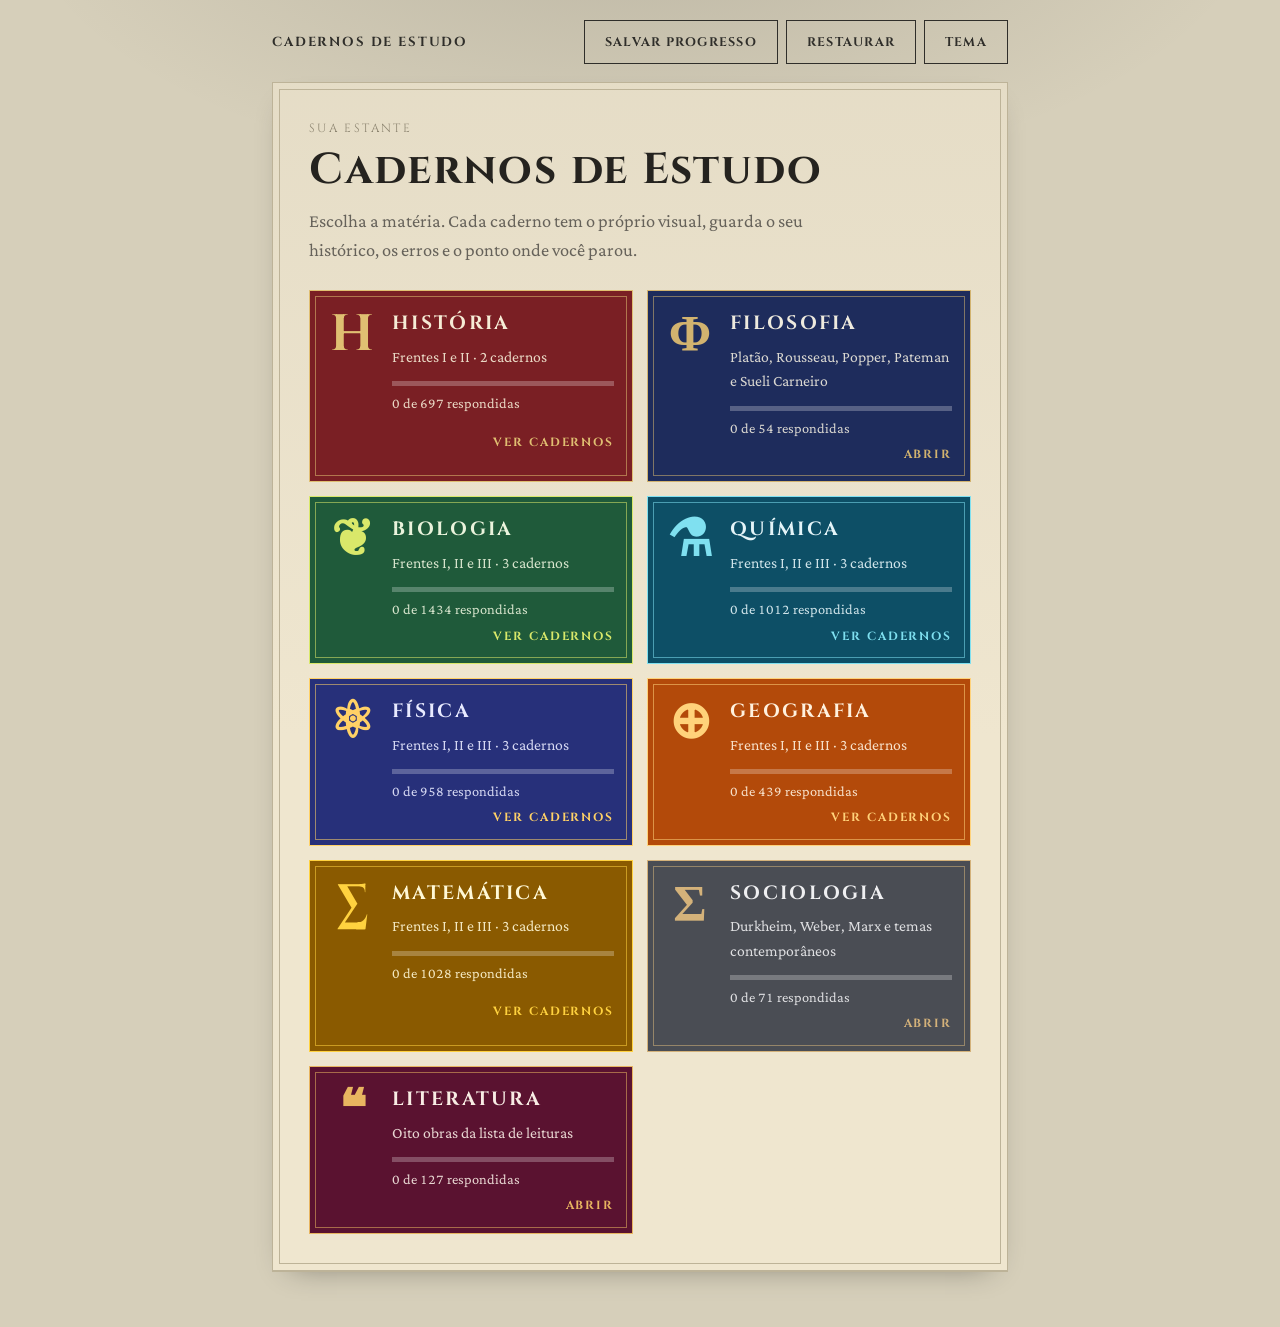
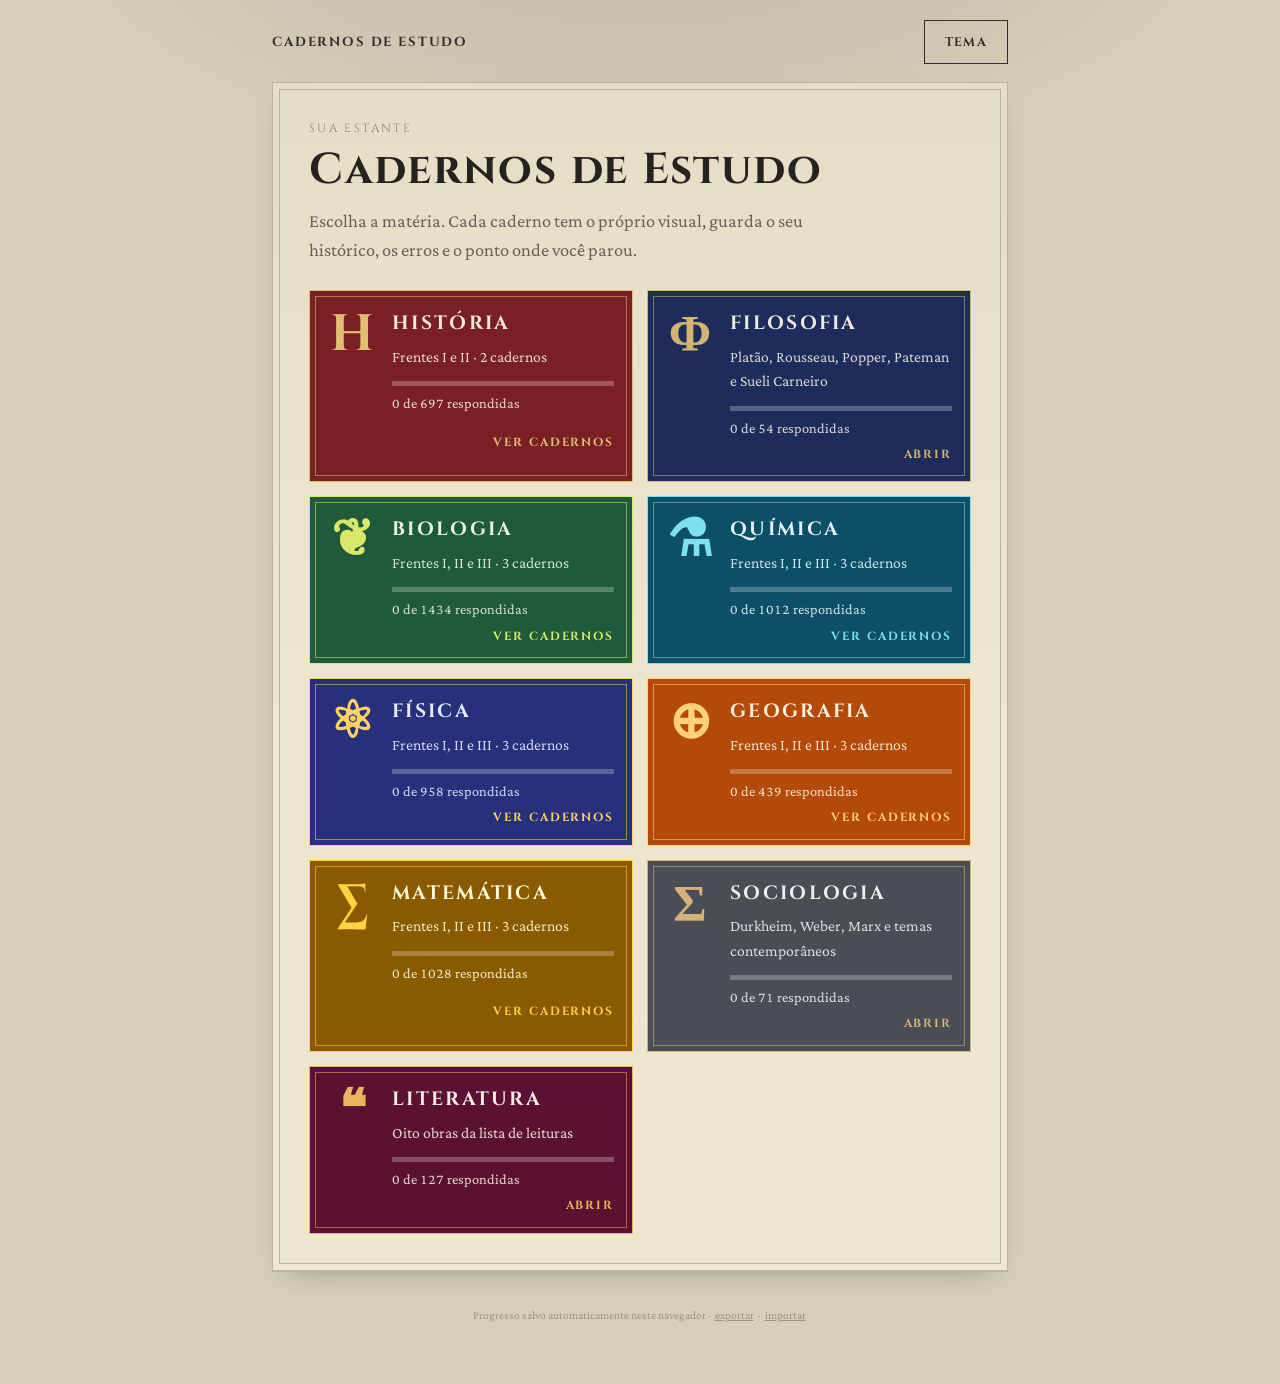
